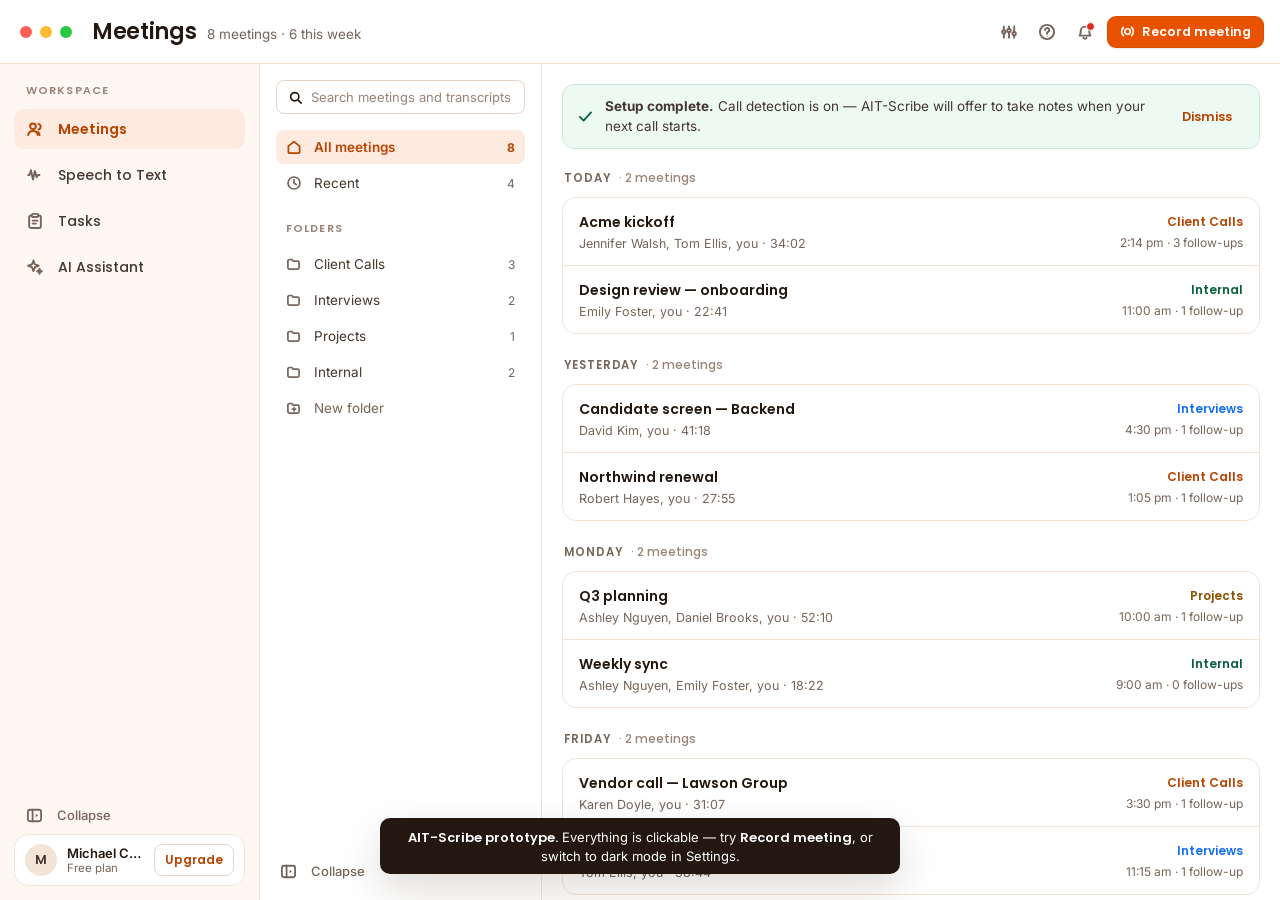
==== index.html @ 1ea5c72e "Responsive, collapse mechanism" ====
<!doctype html>
<html lang="en" data-theme="light">
<head>
<meta charset="utf-8">
<meta name="viewport" content="width=device-width,initial-scale=1">
<title>AIT-Scribe — Prototype</title>
<link rel="preconnect" href="https://fonts.googleapis.com">
<link rel="preconnect" href="https://fonts.gstatic.com" crossorigin>
<link href="https://fonts.googleapis.com/css2?family=Poppins:wght@400;500;600;700&family=Inter:wght@400;500;600;700&display=swap" rel="stylesheet">
<style>
/* ══════════════════════════════ tokens ══════════════════════════════ */
/* Brand ramp — one hue (≈22°), nine steps. Semantic tokens below map onto it so
   every orange in the app comes from the same ladder.
     o500 #FF5D00  the brand. Fills only (buttons, toggles, meters, bars).
     o700 #C24600  brand text/icons on light surfaces — 5.0:1 on white (AA).
     o100/o50      tinted surfaces for active rows, badges, icon wells.
   Rule of thumb: orange as a FILL uses o500, orange as INK uses o700.
   Danger sits on a cooler red and warn on a yellower amber so neither is
   mistaken for the brand now that the brand itself is orange. */
:root{
  --o50:#FFF6F1; --o100:#FFEADF; --o200:#FFD2BC; --o300:#FF9F6D;
  --o400:#FF7A33; --o500:#FF5D00; --o600:#E85200; --o700:#B84300; --o800:#8E3300;

  --rail:#FFF7F2; --surf:#FFFFFF; --sunk:#FDF4EE; --scrim:rgba(36,22,14,.38);
  --line:#F3E4DA; --line2:#E7D4C7;
  --ink:#231710; --ink2:#463730; --sec:#77645A; --ter:#9A8477;
  --brand:var(--o500); --brandOn:#FFFFFF; --brandHov:var(--o600); --brandInk:var(--o700);
  /* text-bearing fills sit one step darker than the accent so white labels stay legible */
  --brandFill:var(--o600); --brandFillHov:var(--o700);
  --tint:var(--o100); --tint2:var(--o50);
  --danger:#D92D20; --dangerOn:#FFFFFF; --dangerInk:#B42318; --dangerTint:#FEF3F1; --dangerLine:#FADBD5;
  --warn:#DD9000; --warnInk:#8A5300; --warnTint:#FFF8E8; --warnLine:#F6E2BC;
  --ok:#0A7548; --okInk:#07603B; --okTint:#ECFAF3; --okLine:#C8E9D7;
  --info:#1570EF; --infoTint:#EFF5FF;
  --shadow:0 24px 70px rgba(48,24,10,.20),0 2px 8px rgba(48,24,10,.09);
  --shadow2:0 16px 40px rgba(48,24,10,.15);
  --backdrop:#EBE2DA;
  --meterOff:#EBD8CB;
  --ring:rgba(255,93,0,.22);
}
[data-theme="dark"]{
  --o50:#2A1408; --o100:#3B1C0B; --o200:#59290F; --o300:#8C3D12;
  --o400:#D14E00; --o500:#FF6A1A; --o600:#FF8340; --o700:#FF9E6B; --o800:#FFC2A1;

  --rail:#17110C; --surf:#1E1712; --sunk:#292018; --scrim:rgba(0,0,0,.62);
  --line:#33271F; --line2:#443429;
  --ink:#FAF3ED; --ink2:#E7DAD1; --sec:#B8A497; --ter:#9C8778;
  --brand:var(--o500); --brandOn:#1A1005; --brandHov:var(--o600); --brandInk:var(--o700);
  /* dark mode pairs the accent with dark ink, so the accent itself can carry text */
  --brandFill:var(--o500); --brandFillHov:var(--o600);
  --tint:var(--o100); --tint2:var(--o50);
  --danger:#F0483A; --dangerOn:#26100C; --dangerInk:#FFA79B; --dangerTint:#3A1713; --dangerLine:#55231C;
  --warn:#E9A23B; --warnInk:#F7CD82; --warnTint:#33240D; --warnLine:#4B3616;
  --ok:#17A46A; --okInk:#6FDCA6; --okTint:#0F2A1D; --okLine:#1F4632;
  --info:#5B95F0; --infoTint:#15233A;
  --shadow:0 24px 70px rgba(0,0,0,.58),0 2px 8px rgba(0,0,0,.42);
  --shadow2:0 16px 40px rgba(0,0,0,.46);
  --backdrop:#0A0705;
  --meterOff:#4A382B;
  --ring:rgba(255,106,26,.30);
}
*{box-sizing:border-box;margin:0;padding:0}
html,body{height:100%}
body{font-family:Inter,'Liberation Sans',Arial,sans-serif;background:var(--backdrop);color:var(--ink);
  -webkit-font-smoothing:antialiased;display:flex;align-items:center;justify-content:center;
  overflow:hidden;transition:background .25s}
.h{font-family:Poppins,sans-serif}
svg{display:block;flex:0 0 auto}
button{font:inherit;color:inherit;background:none;border:0;cursor:pointer}
input{font:inherit;color:inherit;background:none;border:0;outline:0}
::-webkit-scrollbar{width:9px;height:9px}
::-webkit-scrollbar-thumb{background:var(--line2);border-radius:6px}
::-webkit-scrollbar-track{background:transparent}

/* ══════════════════════════════ window frame ══════════════════════════════ */
#frame{width:1440px;height:900px;background:var(--surf);border-radius:14px;overflow:hidden;
  box-shadow:0 40px 100px rgba(40,20,8,.26),0 0 0 1px rgba(40,20,8,.07);
  transform-origin:center center;transition:background .25s}
/* the mock window gives up its frame and fills the viewport once the browser
   gets too small to show it comfortably at 1440×900 */
#frame.fill{width:100%;height:100%;border-radius:0;box-shadow:none;transform:none!important}
#app{height:100%}
.shell{display:flex;flex-direction:column;height:100%;position:relative;overflow:hidden}
.app{display:flex;flex:1;min-height:0;position:relative}

/* ══════════════════════════════ window title bar ══════════════════════════════ */
.topbar{height:64px;flex:0 0 auto;display:flex;align-items:center;gap:16px;
  padding:0 16px 0 20px;background:var(--surf);border-bottom:1px solid var(--line);z-index:6}
.topbar .ttl{display:flex;align-items:baseline;gap:11px;min-width:0}
.topbar h1{font-family:Poppins,sans-serif;font-size:22px;font-weight:600;
  letter-spacing:-.015em;white-space:nowrap}
.topbar .state{font-size:13.5px;color:var(--sec);white-space:nowrap;overflow:hidden;text-overflow:ellipsis}
.topbar .r{margin-left:auto;display:flex;align-items:center;gap:6px;flex:0 0 auto}

/* ══════════════════════════════ rail (sidebar 1) ══════════════════════════════ */
.rail{width:260px;flex:0 0 260px;background:var(--rail);border-right:1px solid var(--line);
  display:flex;flex-direction:column;padding:14px 14px 14px;overflow:hidden;
  transition:width .18s,flex-basis .18s,background .25s}
.app.railmin .rail{width:72px;flex:0 0 72px;padding:14px 8px}
.app.railmin .rail .lbl,.app.railmin .rail .slab,.app.railmin .rail .acct .who,
.app.railmin .rail .upg,.app.railmin .subnav,.app.railmin .rail .colbtn b{display:none}
.app.railmin .nav a{justify-content:center;padding:0;width:44px;height:44px;margin:0 auto}
.app.railmin .rail .colbtn{justify-content:center;padding:0;width:44px;height:40px;margin:0 auto}
.app.railmin .acct{border:0;background:transparent;padding:0;justify-content:center;box-shadow:none}
.app.railmin .acct .top{justify-content:center}
.app.railmin .avat{width:34px;height:34px;font-size:13px}
/* collapse / expand control, shared by both sidebars */
.colbtn{display:flex;align-items:center;gap:14px;height:38px;padding:0 12px;border-radius:10px;
  color:var(--sec);cursor:pointer;flex:0 0 auto}
.colbtn b{font-size:13px;font-weight:500;font-family:Inter,sans-serif;white-space:nowrap}
.colbtn:hover{background:var(--sunk);color:var(--ink2)}
.lights{display:flex;align-items:center;gap:8px;flex:0 0 auto;padding-right:4px}
.lights i{width:12px;height:12px;border-radius:50%;display:flex;align-items:center;
  justify-content:center;cursor:pointer;color:rgba(0,0,0,.5)}
.lights i svg{opacity:0;width:9px;height:9px}
.lights:hover i svg{opacity:1}
.lights .r{background:#FF5F57}.lights .y{background:#FEBC2E}.lights .g{background:#28C840}
[data-theme="dark"] .lights .r{background:#E0443E}[data-theme="dark"] .lights .y{background:#DEA123}
[data-theme="dark"] .lights .g{background:#1AAB29}
.tbtn:hover{background:var(--sunk)}
.slab{font-family:Poppins,sans-serif;font-size:11px;font-weight:600;letter-spacing:.1em;
  text-transform:uppercase;color:var(--ter);padding:4px 12px 10px;white-space:nowrap}
.nav{display:flex;flex-direction:column;gap:6px}
.nav a{display:flex;align-items:center;gap:14px;height:40px;padding:0 12px;border-radius:10px;
  font-family:Poppins,sans-serif;font-size:14px;font-weight:500;color:var(--ink2);
  text-decoration:none;cursor:pointer;white-space:nowrap}
.nav a:hover{background:var(--sunk)}
.nav a.on{background:var(--tint);color:var(--brandInk);font-weight:600}
.nav a .ic{color:var(--sec)}
.nav a.on .ic{color:var(--brandInk)}
.subnav{display:flex;flex-direction:column;gap:2px;margin:2px 0 2px 26px;
  border-left:1.5px solid var(--line2);padding-left:12px}
.subnav a{display:flex;align-items:center;gap:9px;height:30px;padding:0 8px;border-radius:7px;
  font-size:12.5px;color:var(--sec);cursor:pointer}
.subnav a:hover{background:var(--sunk)}
.subnav a.on{background:var(--tint2);color:var(--brandInk);font-weight:600}
.spacer{flex:1}
.acct{display:flex;align-items:center;padding:9px 10px;border-radius:14px;
  border:1px solid var(--line);background:var(--surf);overflow:hidden;flex:0 0 auto}
.acct .top{display:flex;align-items:center;gap:10px;min-width:0;width:100%}
.acct .who{min-width:0;flex:1}
.avat{width:28px;height:28px;border-radius:50%;background:var(--tint);color:var(--brandInk);
  display:flex;align-items:center;justify-content:center;font-family:Poppins,sans-serif;
  font-size:12px;font-weight:600;flex:0 0 auto}
.acct .avat{width:32px;height:32px;background:var(--line);color:var(--ink2);font-size:13px}
.acct .nm{font-size:13px;font-weight:600;line-height:1.25;display:block;white-space:nowrap;
  overflow:hidden;text-overflow:ellipsis}
.acct .pl{font-size:11.5px;color:var(--sec);display:block}
.upg{display:flex;align-items:center;gap:6px;white-space:nowrap;flex:0 0 auto;
  font-family:Poppins,sans-serif;font-size:12px;font-weight:600;color:var(--brandInk);
  border:1px solid var(--line2);border-radius:8px;padding:6px 10px;background:var(--surf)}
.upg:hover{border-color:var(--brand);background:var(--tint2)}

/* ══════════════════════════════ list column (sidebar 2) ══════════════════════════════ */
.listcol{width:282px;flex:0 0 282px;background:var(--surf);border-right:1px solid var(--line);
  display:flex;flex-direction:column;overflow:hidden;transition:width .18s,flex-basis .18s}
/* collapsed: a narrow strip of icons rather than nothing at all */
.app.listmin .listcol{width:56px;flex:0 0 56px}
.app.listmin .listcol .lbl,.app.listmin .listcol .n,.app.listmin .listcol .pill,
.app.listmin .listcol .slabel,.app.listmin .listcol .note,.app.listmin .listcol input,
.app.listmin .listcol .convrow,.app.listmin .listcol .emptylist,
.app.listmin .listcol .lhead b,.app.listmin .listcol .colbtn b{display:none}
.app.listmin .srch{width:36px;height:36px;padding:0;margin:12px auto 0;justify-content:center;
  border-radius:10px;cursor:pointer}
.app.listmin .srch:hover{border-color:var(--brand);color:var(--brandInk)}
.app.listmin .lbody{padding:10px 10px 8px;align-items:center}
.app.listmin .views{width:100%;align-items:center}
.app.listmin .views a{width:36px;height:36px;min-height:36px;padding:0;justify-content:center;border-radius:10px}
.app.listmin .lhead{padding:0;justify-content:center}
.app.listmin .lhead .act{margin-left:0}
.app.listmin .listcol .colbtn{justify-content:center;padding:0;width:36px;margin:0 auto}
.lfoot{padding:6px 8px 10px;flex:0 0 auto}
.lhead{height:64px;display:flex;align-items:center;padding:0 16px;border-bottom:1px solid var(--line);flex:0 0 auto}
.lhead b{font-family:Poppins,sans-serif;font-size:15px;font-weight:600}
.lhead .act{margin-left:auto;display:flex;align-items:center;gap:5px;font-family:Poppins,sans-serif;
  font-size:12.5px;font-weight:600;color:var(--brandInk)}
.srch{display:flex;align-items:center;gap:8px;background:var(--surf);border:1px solid var(--line2);
  border-radius:8px;padding:8px 11px;margin:16px 16px 0;flex:0 0 auto}
.srch:focus-within{border-color:var(--brand);box-shadow:0 0 0 3px var(--ring)}
.srch input{font-size:13px;width:100%}
.srch input::placeholder{color:var(--ter)}
.lbody{padding:16px;display:flex;flex-direction:column;gap:2px;overflow-y:auto;flex:1}
.views{display:flex;flex-direction:column;gap:2px}
.views a{display:flex;align-items:center;gap:12px;min-height:34px;padding:6px 10px;border-radius:8px;
  font-size:13.5px;color:var(--ink2);cursor:pointer}
.views a:hover{background:var(--sunk)}
.views a.on{background:var(--tint);color:var(--brandInk);font-weight:600}
.views a .ic{color:var(--sec)}
.views a.on .ic{color:var(--brandInk)}
.views a .n{margin-left:auto;font-size:12px;color:var(--sec)}
.views a.on .n{color:var(--brandInk);font-weight:700}
.views a .pill{margin-left:auto;font-size:11px;font-weight:700;color:var(--dangerOn);background:var(--danger);
  border-radius:10px;padding:1px 7px}
.slabel{font-family:Poppins,sans-serif;font-size:11px;font-weight:600;letter-spacing:.1em;
  text-transform:uppercase;color:var(--ter);padding:18px 10px 8px}
.note{margin-top:14px;padding:11px 12px;border:1px dashed var(--line2);border-radius:10px;
  font-size:12px;color:var(--sec);line-height:1.45}
.emptylist{padding:28px 20px;text-align:center;font-size:12.5px;color:var(--sec);line-height:1.5}
.emptylist b{display:block;color:var(--ink2);font-size:13.5px;font-family:Poppins,sans-serif;
  font-weight:600;margin-bottom:6px}
.convrow{display:block;padding:11px 12px;border-radius:9px;cursor:pointer}
.convrow:hover{background:var(--sunk)}
.convrow.on{background:var(--tint)}
.convrow .t{font-size:13px;font-weight:600;color:var(--ink);line-height:1.35;display:block}
.convrow.on .t{color:var(--brandInk)}
.convrow .d{font-size:11.5px;color:var(--sec);margin-top:4px;display:block}

/* ══════════════════════════════ main ══════════════════════════════ */
.main{flex:1;display:flex;flex-direction:column;min-width:0;background:var(--surf)}
.tbtn{width:32px;height:32px;border-radius:8px;display:flex;align-items:center;justify-content:center;
  color:var(--sec);position:relative;flex:0 0 auto;cursor:pointer}
.tbtn.hasbadge:after{content:'';position:absolute;top:6px;right:6px;width:7px;height:7px;
  border-radius:50%;background:var(--danger);border:1.5px solid var(--surf)}
.crumb{display:flex;align-items:center;gap:8px;font-size:13.5px;color:var(--sec);min-width:0}
.crumb b{overflow:hidden;text-overflow:ellipsis;white-space:nowrap}
.crumb .bk{cursor:pointer;display:flex;align-items:center;gap:6px}
.crumb .bk:hover{color:var(--brandInk)}
.crumb b{color:var(--ink);font-weight:600;font-family:Poppins,sans-serif;font-size:15px}
.body{flex:1;padding:24px;overflow-y:auto;display:flex;flex-direction:column}

/* ══════════════════════════════ buttons ══════════════════════════════ */
.btn{flex:0 0 auto;display:inline-flex;align-items:center;gap:7px;font-family:Poppins,sans-serif;
  font-size:13px;font-weight:600;border-radius:9px;padding:8px 15px;border:1px solid transparent;
  white-space:nowrap;cursor:pointer}
.btn.p{background:var(--brandFill);color:var(--brandOn);border-color:rgba(0,0,0,.07);
  box-shadow:0 1px 2px rgba(48,24,10,.10)}
.btn.p:hover{background:var(--brandFillHov);border-color:rgba(0,0,0,.10)}
.btn.s{background:var(--surf);color:var(--ink2);border-color:var(--line2)}
.btn.s:hover{background:var(--sunk)}
.btn.t{background:transparent;color:var(--brandInk);padding:7px 9px}
.btn.t:hover{background:var(--tint2)}
.btn.d{background:var(--danger);color:var(--dangerOn);border-color:rgba(0,0,0,.07)}
.btn.d:hover{filter:brightness(1.06)}
.btn.sm{font-size:12.5px;padding:6px 12px}
.btn.dis{background:var(--sunk);color:var(--ter);border-color:var(--line);cursor:not-allowed}
.btn .dot{width:8px;height:8px;border-radius:50%;background:var(--brand)}
.link{font-family:Poppins,sans-serif;font-size:12.5px;font-weight:600;color:var(--brandInk);cursor:pointer}
.link:hover{text-decoration:underline}

/* ══════════════════════════════ generic ══════════════════════════════ */
.card{background:var(--surf);border:1px solid var(--line);border-radius:14px}
.empty{flex:1;display:flex;flex-direction:column;align-items:center;justify-content:center;text-align:center}
.empty .ico{width:60px;height:60px;border-radius:50%;background:var(--tint2);display:flex;
  align-items:center;justify-content:center;color:var(--brand);margin-bottom:18px}
.empty h2{font-family:Poppins,sans-serif;font-size:20px;font-weight:600;margin-bottom:8px}
.empty p{font-size:14px;color:var(--sec);line-height:1.6;max-width:470px}
.notice{display:flex;align-items:center;gap:11px;border-radius:12px;padding:12px 14px;
  font-size:13.5px;line-height:1.45}
.notice .act{margin-left:auto}
.notice.warn{background:var(--warnTint);border:1px solid var(--warnLine);color:var(--ink2)}
.notice.warn .ic{color:var(--warnInk)}
.notice.ok{background:var(--okTint);border:1px solid var(--okLine);color:var(--ink2)}
.notice.ok .ic{color:var(--okInk)}
.notice.dg{background:var(--dangerTint);border:1px solid var(--dangerLine);color:var(--ink2)}
.notice.dg .ic{color:var(--dangerInk)}
.kbd{flex:0 0 auto;font-size:12px;font-weight:700;background:var(--surf);border:1px solid var(--line2);
  border-bottom-width:2px;border-radius:6px;padding:2px 7px;color:var(--ink);display:inline-block}
.ghd{display:flex;align-items:center;gap:8px;font-family:Poppins,sans-serif;font-size:11.5px;
  font-weight:600;letter-spacing:.08em;text-transform:uppercase;color:var(--sec);margin:0 2px 10px}
.ghd.dg{color:var(--dangerInk)}
.ghd .n{color:var(--ter);font-weight:500;letter-spacing:0;text-transform:none;font-size:12px}
.meter{display:flex;align-items:center;gap:3px;height:38px;overflow:hidden}
.meter i{width:3px;border-radius:2px;background:var(--brand);transition:height .12s}
.meter.idle i{background:var(--meterOff)}
.meter.live i{background:var(--danger)}
.tog{width:44px;height:25px;border-radius:14px;background:var(--line2);position:relative;
  flex:0 0 auto;cursor:pointer;transition:background .16s}
.tog.on{background:var(--brand)}
.tog i{position:absolute;top:3px;left:3px;width:19px;height:19px;border-radius:50%;
  background:#fff;box-shadow:0 1px 2px rgba(0,0,0,.22);transition:left .16s}
.tog.on i{left:22px}
.tog.dis{opacity:.5;cursor:not-allowed}
.inp{border:1px solid var(--line2);border-radius:9px;padding:9px 12px;font-size:13px;
  background:var(--surf);display:flex;align-items:center;gap:8px}
.inp:focus-within{border-color:var(--brand);box-shadow:0 0 0 3px var(--ring)}
.inp input{width:100%}
.inp input::placeholder,.inp .ph{color:var(--ter)}
.sel{border:1px solid var(--line2);border-radius:9px;padding:7px 11px;font-size:13px;
  background:var(--surf);display:inline-flex;align-items:center;gap:10px;cursor:pointer;white-space:nowrap}
.sel:hover{border-color:var(--brand)}
.cbx{width:18px;height:18px;border-radius:5px;border:1.8px solid var(--line2);flex:0 0 auto;
  display:flex;align-items:center;justify-content:center;background:var(--surf);cursor:pointer;color:transparent}
.cbx.on{background:var(--brand);border-color:var(--brand);color:var(--brandOn)}
.rdo{width:18px;height:18px;border-radius:50%;border:1.8px solid var(--line2);flex:0 0 auto;cursor:pointer}
.rdo.on{border:5px solid var(--brand)}
.pri{display:inline-flex;align-items:center;gap:5px;font-size:11.5px;font-weight:600;
  border-radius:6px;padding:2px 8px;font-family:Poppins,sans-serif;background:var(--sunk);color:var(--sec)}
.pri.hi{background:var(--dangerTint);color:var(--dangerInk)}
.pri.md{background:var(--warnTint);color:var(--warnInk)}
.pri.ok{background:var(--okTint);color:var(--okInk)}
.fchip{display:inline-flex;align-items:center;gap:7px;font-size:13px;color:var(--ink2);
  border:1px solid var(--line2);border-radius:9px;padding:7px 13px;background:var(--surf);
  cursor:pointer;white-space:nowrap}
.fchip:hover{background:var(--sunk)}
.fchip.on{background:var(--tint);color:var(--brandInk);font-weight:600;border-color:transparent}
.fchip .b{font-size:11px;font-weight:700;color:var(--dangerOn);background:var(--danger);
  border-radius:9px;padding:0 6px}
.fchip.on .b{background:var(--brand);color:var(--brandOn)}
/* ══════════════════════════════ meetings ══════════════════════════════ */
.mrow{display:flex;align-items:center;gap:14px;padding:14px 16px;cursor:pointer}
.mrow+.mrow{border-top:1px solid var(--line)}
.mrow:hover{background:var(--sunk)}
.mrow .t{font-family:Poppins,sans-serif;font-size:14px;font-weight:600;display:block}
.mrow .s{font-size:12.5px;color:var(--sec);display:block;margin-top:3px}
.mrow .rt{text-align:right;white-space:nowrap;flex:0 0 auto;min-width:118px}
.mrow .rt .tg{font-size:12px;font-weight:600;font-family:Poppins,sans-serif;display:block}
.mrow .rt .mt{font-size:12px;color:var(--sec);display:block;margin-top:4px}
.mrow>span:first-child{flex:1;min-width:0}
.mrow .macts{display:flex;gap:4px;flex:0 0 auto;opacity:0;pointer-events:none}
.mrow:hover .macts{opacity:1;pointer-events:auto}
.mrow .macts span{width:30px;height:30px;border-radius:8px;display:flex;align-items:center;
  justify-content:center;color:var(--sec);background:var(--surf);border:1px solid var(--line2)}
.mrow .macts span:hover{border-color:var(--brand);color:var(--brandInk)}
.mrow .macts span.dg:hover{border-color:var(--danger);color:var(--dangerInk)}
.mrow .live{display:inline-flex;align-items:center;gap:6px;font-size:11.5px;font-weight:700;
  color:var(--dangerOn);background:var(--danger);border-radius:20px;padding:2px 9px;font-family:Poppins,sans-serif}
.setuphd{display:flex;align-items:center;gap:10px;padding:13px 16px;border-bottom:1px solid var(--line)}
.setuphd b{font-family:Poppins,sans-serif;font-size:14px}
.setuphd .step{font-size:12px;font-weight:600;color:var(--brandInk);background:var(--tint);
  padding:2px 9px;border-radius:20px}
.setuphd .x{margin-left:auto;color:var(--sec);cursor:pointer}
.setuprow{display:flex;align-items:center;gap:13px;padding:14px 16px}
.setuprow+.setuprow{border-top:1px solid var(--line)}
.setuprow .si{width:34px;height:34px;border-radius:10px;background:var(--tint);color:var(--brandInk);
  display:flex;align-items:center;justify-content:center;flex:0 0 auto}
.setuprow .t{font-family:Poppins,sans-serif;font-size:14px;font-weight:600;display:block}
.setuprow .s{font-size:12.5px;color:var(--sec);display:block;margin-top:3px;line-height:1.45;max-width:620px}
.setuprow .a{margin-left:auto;flex:0 0 auto}

/* ══════════════════════════════ meeting detail ══════════════════════════════ */
.titleblk{margin-bottom:16px}
.titleblk h1{font-family:Poppins,sans-serif;font-size:26px;font-weight:600;letter-spacing:-.015em}
.titleblk h1 .edit{opacity:0;color:var(--sec);display:inline-flex;vertical-align:2px;margin-left:8px;
  pointer-events:none}
.titleblk:hover h1 .edit{opacity:1}
.metarow{display:flex;align-items:center;gap:10px;margin-top:9px;font-size:13px;color:var(--sec);flex-wrap:wrap}
.metarow .fchipx{display:inline-flex;align-items:center;gap:6px;border:1px solid var(--line2);
  border-radius:8px;padding:4px 10px;font-size:12.5px;color:var(--ink2);font-weight:600;
  font-family:Poppins,sans-serif;cursor:pointer}
.metarow .fchipx:hover{border-color:var(--brand)}
.metarow .sp{width:3px;height:3px;border-radius:50%;background:var(--ter)}
.faces{display:flex;align-items:center}
.faces i{width:24px;height:24px;border-radius:50%;border:2px solid var(--surf);margin-left:-7px;
  font-style:normal;font-size:10.5px;font-weight:700;color:#FFFFFF;display:flex;align-items:center;
  justify-content:center;font-family:Poppins,sans-serif}
.faces i:first-child{margin-left:0}
.addp{display:inline-flex;align-items:center;gap:6px;border:1px dashed var(--line2);border-radius:20px;
  padding:4px 11px 4px 9px;font-size:12.5px;color:var(--sec);cursor:pointer;
  font-family:Poppins,sans-serif;font-weight:600}
.addp:hover{border-color:var(--brand);color:var(--brandInk);border-style:solid}
.recbar{display:flex;align-items:center;gap:12px;background:var(--dangerTint);
  border:1px solid var(--dangerLine);border-radius:12px;padding:12px 16px}
.recbar.pause{background:var(--warnTint);border-color:var(--warnLine)}
.recbar .rdot{width:10px;height:10px;border-radius:50%;background:var(--danger);flex:0 0 auto;
  box-shadow:0 0 0 4px var(--dangerLine);animation:pulse 1.6s infinite}
.recbar.pause .rdot{background:var(--warnInk);animation:none;box-shadow:0 0 0 4px var(--warnLine)}
@keyframes pulse{0%,100%{opacity:1}50%{opacity:.35}}
.recbar b{font-family:Poppins,sans-serif;font-size:14px;font-weight:600}
.recbar .t{font-family:Poppins,sans-serif;font-size:15px;font-weight:700;color:var(--dangerInk);
  font-variant-numeric:tabular-nums}
.recbar.pause .t{color:var(--warnInk)}
.recbar .s{font-size:12.5px;color:var(--sec);min-width:0;overflow:hidden;white-space:nowrap;text-overflow:ellipsis}
.recbar .a{margin-left:auto;display:flex;gap:8px;flex:0 0 auto}
.tabs{display:flex;gap:26px;border-bottom:1px solid var(--line);margin:20px 0 18px;flex:0 0 auto}
.tabs a{display:flex;align-items:center;gap:8px;padding-bottom:11px;font-family:Poppins,sans-serif;
  font-size:14px;font-weight:600;color:var(--sec);border-bottom:2px solid transparent;
  margin-bottom:-1px;cursor:pointer}
.tabs a:hover{color:var(--ink)}
.tabs a.on{color:var(--brandInk);border-bottom-color:var(--brand)}
.tabs a.off{color:var(--ter);cursor:not-allowed}
.tabs a.off:hover{color:var(--ter)}
.tabs a .cnt{font-size:11.5px;font-weight:700;background:var(--tint);color:var(--brandInk);
  border-radius:9px;padding:1px 7px}
.tabs a.off .cnt{background:var(--sunk);color:var(--ter)}
.sec{margin-bottom:18px}
.sec h3{font-family:Poppins,sans-serif;font-size:14px;font-weight:600;margin-bottom:9px;
  display:flex;align-items:center;gap:8px}
.sec h3 .ic{color:var(--brandInk)}
.sec p{font-size:13.5px;line-height:1.65;color:var(--ink2)}
.bul{list-style:none;display:flex;flex-direction:column;gap:9px}
.bul li{display:flex;gap:10px;font-size:13.5px;line-height:1.55;color:var(--ink2)}
.bul li .dot{width:5px;height:5px;border-radius:50%;background:var(--brand);flex:0 0 auto;margin-top:8px}
.jump{font-size:12px;color:var(--brandInk);white-space:nowrap;margin-left:auto;flex:0 0 auto;
  font-family:Poppins,sans-serif;font-weight:600;cursor:pointer}
.jump:hover{text-decoration:underline}
.notebox{border:1px solid var(--line);border-radius:12px;padding:16px 18px;min-height:150px}
.notebox:focus-within{border-color:var(--brand)}
.notebox .ln{font-size:13.5px;line-height:1.8;color:var(--ink2);outline:0;min-height:80px}
.notebox .hint{font-size:12.5px;color:var(--ter)}
.trs{display:flex;gap:14px;padding:12px 14px;border-radius:10px}
.trs.hl{background:var(--tint2);border:1px solid var(--tint)}
.trs .tm{font-size:12px;color:var(--sec);font-variant-numeric:tabular-nums;width:44px;
  flex:0 0 auto;padding-top:2px;cursor:pointer}
.trs .tm:hover{color:var(--brandInk)}
.trs .spk{font-family:Poppins,sans-serif;font-size:13px;font-weight:600;display:block;margin-bottom:3px}
.trs .tx{font-size:13.5px;line-height:1.6;color:var(--ink2)}
.trs .tx mark{background:var(--tint);color:var(--brandInk);border-radius:3px}
.trs .badge{display:inline-flex;align-items:center;gap:5px;font-size:11.5px;font-weight:600;
  color:var(--brandInk);background:var(--tint);border-radius:14px;padding:2px 9px;margin-top:7px;
  font-family:Poppins,sans-serif}
.player{display:flex;align-items:center;gap:14px;border:1px solid var(--line);border-radius:12px;
  padding:12px 16px;margin-top:16px;flex:0 0 auto}
.player .pb{width:36px;height:36px;border-radius:50%;background:var(--brandFill);color:var(--brandOn);
  display:flex;align-items:center;justify-content:center;flex:0 0 auto;cursor:pointer}
.player .tm{font-size:12.5px;color:var(--sec);font-variant-numeric:tabular-nums;flex:0 0 auto}
.scrub{flex:1;height:26px;display:flex;align-items:center;gap:2px;cursor:pointer}
.scrub i{width:3px;border-radius:2px;background:var(--meterOff)}
.scrub i.p{background:var(--brand)}

/* ══════════════════════════════ speech ══════════════════════════════ */
.holdbtn{display:flex;align-items:center;gap:10px;background:var(--brandFill);color:var(--brandOn);
  border-radius:12px;padding:12px 18px;font-family:Poppins,sans-serif;font-size:14px;
  font-weight:600;flex:0 0 auto;cursor:pointer;user-select:none}
.holdbtn:hover{filter:brightness(1.08)}
.holdbtn.live{background:var(--danger);color:var(--dangerOn);filter:none}
.holdbtn .kb{font-size:12px;font-weight:700;background:rgba(0,0,0,.24);border-radius:6px;
  padding:2px 7px;color:var(--brandOn)}
.statusline{display:flex;align-items:center;gap:9px;font-size:13px;color:var(--ink2);flex-wrap:wrap}
.statusline .d{width:8px;height:8px;border-radius:50%;flex:0 0 auto}
.sub{font-size:12.5px;color:var(--sec);margin-top:5px}
.trow{display:flex;align-items:flex-start;gap:12px;padding:13px 14px}
.trow+.trow{border-top:1px solid var(--line)}
.trow:hover{background:var(--sunk)}
.trow .tx{font-size:13.5px;color:var(--ink);line-height:1.45;display:block;outline:0}
.trow .tm{font-size:12px;color:var(--sec);margin-top:4px;display:block}
.acts{margin-left:auto;display:flex;gap:4px;flex:0 0 auto;opacity:0;pointer-events:none}
.trow:hover .acts{opacity:1;pointer-events:auto}
.acts span{width:30px;height:30px;border-radius:8px;display:flex;align-items:center;
  justify-content:center;color:var(--sec);background:var(--surf);border:1px solid var(--line2);cursor:pointer}
.acts span:hover{border-color:var(--brand);color:var(--brandInk)}
.acts span.dg:hover{border-color:var(--danger);color:var(--dangerInk)}
.metrics{display:flex;align-items:center;gap:22px;font-size:13px;color:var(--sec);
  margin-top:16px;padding:0 2px;flex-wrap:wrap}
.metrics b{color:var(--ink);font-family:Poppins,sans-serif;font-weight:600}
.metrics .sp{width:1px;height:14px;background:var(--line2)}

/* ══════════════════════════════ tasks ══════════════════════════════ */
.toolrow{display:flex;align-items:center;gap:8px;margin-bottom:14px;flex-wrap:wrap;flex:0 0 auto}
.toolrow .r{margin-left:auto;display:flex;align-items:center;gap:10px}
.chk{display:flex;align-items:center;gap:8px;font-size:13px;color:var(--ink2);cursor:pointer}
.addrow{display:flex;align-items:center;gap:11px;border:1px solid var(--line2);background:var(--surf);
  border-radius:11px;padding:12px 14px;margin-bottom:18px;color:var(--sec);flex:0 0 auto}
.addrow:focus-within{border-color:var(--brand);box-shadow:0 0 0 3px var(--ring)}
.addrow input{font-size:13.5px;width:100%}
.addrow input::placeholder{color:var(--ter)}
.trk{display:flex;align-items:flex-start;gap:12px;padding:13px 16px;cursor:pointer}
.trk+.trk{border-top:1px solid var(--line)}
.trk:hover{background:var(--sunk)}
.trk.sel{background:var(--tint2)}
.trk .t{font-size:13.5px;color:var(--ink);line-height:1.4;display:block}
.trk.done .t{text-decoration:line-through;color:var(--sec)}
.trk .m{font-size:12px;color:var(--sec);margin-top:5px;display:flex;align-items:center;gap:7px;flex-wrap:wrap}
.trk .due{margin-left:auto;font-size:12.5px;color:var(--sec);flex:0 0 auto;white-space:nowrap}
.trk .due.dg{color:var(--dangerInk);font-weight:700}
.trk .kb2{opacity:0;width:28px;height:28px;border-radius:7px;display:flex;align-items:center;
  justify-content:center;color:var(--sec);flex:0 0 auto;pointer-events:none}
.trk:hover .kb2{opacity:1;pointer-events:auto}
.trk .kb2:hover{background:var(--line)}

/* ══════════════════════════════ assistant ══════════════════════════════ */
.chips{display:flex;gap:10px;flex-wrap:wrap;justify-content:center;margin-top:20px;max-width:620px}
.chip{display:flex;align-items:center;gap:8px;border:1px solid var(--line2);background:var(--surf);
  border-radius:22px;padding:9px 16px;font-size:13.5px;color:var(--ink2);cursor:pointer}
.chip:hover{border-color:var(--brand);color:var(--brandInk)}
.chip.off{background:var(--sunk);border-style:dashed;color:var(--ter);cursor:not-allowed}
.chip.off:hover{border-color:var(--line2);color:var(--ter)}
.scope{font-size:12.5px;color:var(--sec);margin-top:16px}
.comp{margin-top:auto;padding-top:14px;flex:0 0 auto}
.compbox{display:flex;align-items:center;gap:11px;border:1px solid var(--line2);background:var(--surf);
  border-radius:13px;padding:12px 14px}
.compbox:focus-within{border-color:var(--brand);box-shadow:0 0 0 3px var(--ring)}
.compbox.off{background:var(--sunk);border-color:var(--line)}
.compbox input{flex:1;font-size:13.5px}
.compbox input::placeholder{color:var(--ter)}
.compbox .ic{color:var(--sec)}
.compbox.off .ic{color:var(--ter);opacity:.6}
.sendb{width:34px;height:34px;border-radius:10px;background:var(--brandFill);display:flex;
  align-items:center;justify-content:center;flex:0 0 auto;cursor:pointer;
  box-shadow:0 1px 2px rgba(48,24,10,.14)}
.compbox .sendb .ic,.sendb .ic{color:var(--brandOn);opacity:1}
.sendb:hover{background:var(--brandFillHov)}
.sendb.off{background:var(--sunk);box-shadow:none;cursor:not-allowed}
.compbox .sendb.off .ic{color:var(--ter)}
.msg{display:flex;gap:12px;margin-bottom:20px}
.msg .who{width:30px;height:30px;border-radius:9px;flex:0 0 auto;display:flex;align-items:center;
  justify-content:center;font-family:Poppins,sans-serif;font-size:12px;font-weight:600}
.msg.u .who{background:var(--tint);color:var(--brandInk)}
.msg.a .who{background:var(--ink);color:var(--surf)}
.msg .tx{font-size:13.5px;line-height:1.65;color:var(--ink2)}
.msg .tx b{color:var(--ink)}
.src{display:inline-flex;align-items:center;gap:6px;margin-top:10px;font-size:12.5px;
  color:var(--brandInk);background:var(--tint2);border:1px solid var(--tint);border-radius:16px;
  padding:4px 11px;cursor:pointer}
.src:hover{background:var(--tint)}
.typing i{display:inline-block;width:6px;height:6px;border-radius:50%;background:var(--sec);
  margin-right:4px;animation:bl 1.1s infinite}
.typing i:nth-child(2){animation-delay:.18s}.typing i:nth-child(3){animation-delay:.36s}
@keyframes bl{0%,80%,100%{opacity:.25}40%{opacity:1}}

/* ══════════════════════════════ modal / menu / toast ══════════════════════════════ */
.scrim{position:absolute;inset:0;background:var(--scrim);z-index:20}
.modal{position:absolute;z-index:21;left:50%;top:50%;transform:translate(-50%,-50%);
  background:var(--surf);border-radius:18px;box-shadow:var(--shadow);
  max-width:calc(100% - 28px);max-height:calc(100% - 28px);overflow:hidden;display:flex}
.mnav{width:236px;flex:0 0 auto;background:var(--rail);border-right:1px solid var(--line);
  padding:18px 12px;display:flex;flex-direction:column;gap:2px;overflow-y:auto}
.mnav h3{font-family:Poppins,sans-serif;font-size:16px;font-weight:600;padding:2px 10px 14px}
.mnav .gl{font-family:Poppins,sans-serif;font-size:10.5px;font-weight:600;letter-spacing:.1em;
  text-transform:uppercase;color:var(--ter);padding:14px 10px 6px}
.mnav a{display:flex;align-items:center;gap:11px;padding:8px 10px;border-radius:8px;
  color:var(--ink2);font-size:13px;cursor:pointer}
.mnav a:hover{background:var(--sunk)}
.mnav a.on{background:var(--tint);color:var(--brandInk);font-weight:600}
.mnav a .ic{color:var(--sec)}
.mnav a.on .ic{color:var(--brandInk)}
.mbody{flex:1;display:flex;flex-direction:column;min-width:0}
.mtop{display:flex;align-items:flex-start;gap:12px;padding:20px 22px 16px;border-bottom:1px solid var(--line)}
.mtop h2{font-family:Poppins,sans-serif;font-size:17px;font-weight:600}
.mtop p{font-size:12.5px;color:var(--sec);margin-top:3px}
.mtop .x{margin-left:auto;width:30px;height:30px;border-radius:8px;border:1px solid var(--line2);
  display:flex;align-items:center;justify-content:center;color:var(--sec);flex:0 0 auto;cursor:pointer}
.mtop .x:hover{background:var(--sunk)}
.mcont{flex:1;padding:18px 22px;display:flex;flex-direction:column;gap:14px;overflow-y:auto}
.sgroup{border:1px solid var(--line);border-radius:14px;overflow:hidden;flex:0 0 auto}
.sghd{display:flex;align-items:center;gap:11px;padding:13px 16px;background:var(--sunk);
  border-bottom:1px solid var(--line)}
.sghd .si{width:30px;height:30px;border-radius:9px;display:flex;align-items:center;
  justify-content:center;flex:0 0 auto;background:var(--tint);color:var(--brandInk)}
.sghd b{font-family:Poppins,sans-serif;font-size:13.5px;font-weight:600;display:block}
.sghd span{font-size:12px;color:var(--sec);display:block;margin-top:1px}
.srow{display:flex;align-items:center;gap:14px;padding:13px 16px}
.srow+.srow{border-top:1px solid var(--line)}
.srow .t{font-size:13.5px;font-weight:600;display:block;font-family:Poppins,sans-serif}
.srow .s{font-size:12px;color:var(--sec);display:block;margin-top:3px;line-height:1.45;max-width:600px}
.srow .a{margin-left:auto;flex:0 0 auto;display:flex;align-items:center;gap:9px}
.menu{position:absolute;z-index:22;background:var(--surf);border:1px solid var(--line2);
  border-radius:12px;box-shadow:var(--shadow2);padding:6px;min-width:214px;
  max-width:calc(100% - 24px);max-height:calc(100% - 96px);overflow-y:auto}
.menu a{display:flex;align-items:center;gap:11px;padding:8px 10px;border-radius:8px;font-size:13px;
  color:var(--ink2);cursor:pointer}
.menu a:hover{background:var(--sunk)}
.menu a .ic{color:var(--sec)}
.menu a.dg{color:var(--dangerInk)}
.menu a.dg .ic{color:var(--dangerInk)}
.menu a .k{margin-left:auto;font-size:11.5px;color:var(--sec)}
.menu hr{border:0;border-top:1px solid var(--line);margin:5px 8px}
.menu .mh{font-size:11px;font-family:Poppins,sans-serif;font-weight:600;letter-spacing:.08em;
  text-transform:uppercase;color:var(--ter);padding:8px 10px 4px}
.menu .fn{font-size:11.5px;color:var(--sec);padding:2px 10px 8px;line-height:1.45}
.panel{width:400px;flex:0 0 400px;border-left:1px solid var(--line);background:var(--surf);
  display:flex;flex-direction:column}
.panel .ph{display:flex;align-items:center;gap:10px;height:64px;padding:0 20px;
  border-bottom:1px solid var(--line);flex:0 0 auto}
.panel .ph b{font-family:Poppins,sans-serif;font-size:14px;font-weight:600}
.panel .pb2{padding:20px;display:flex;flex-direction:column;gap:18px;overflow-y:auto}
.frow{display:flex;align-items:center;gap:12px;font-size:13px}
.frow .lb{width:88px;flex:0 0 auto;color:var(--sec)}
.quote{border-left:3px solid var(--tint);padding:2px 0 2px 14px;font-size:13px;line-height:1.6;
  color:var(--ink2);font-style:italic}
#toasts{position:absolute;left:50%;bottom:26px;transform:translateX(-50%);z-index:40;
  display:flex;flex-direction:column;gap:8px;align-items:center;pointer-events:none}
.toast{background:var(--ink);color:var(--surf);font-size:13px;padding:10px 16px;border-radius:10px;
  box-shadow:var(--shadow2);animation:tin .22s;max-width:520px;text-align:center}
.toast b{font-family:Poppins,sans-serif;font-weight:600}
@keyframes tin{from{opacity:0;transform:translateY(8px)}}

/* ══════════════════════════════ vocab / insights ══════════════════════════════ */
.vtable{width:100%;border-collapse:collapse}
.vtable th{text-align:left;font-family:Poppins,sans-serif;font-size:11.5px;font-weight:600;
  letter-spacing:.07em;text-transform:uppercase;color:var(--sec);padding:11px 16px;
  border-bottom:1px solid var(--line)}
.vtable td{padding:13px 16px;border-bottom:1px solid var(--line);font-size:13.5px;color:var(--ink2)}
.vtable tr:last-child td{border-bottom:0}
.vtable tr:hover td{background:var(--sunk)}
.vtable td.tm{font-family:Poppins,sans-serif;font-weight:600;color:var(--ink)}
.pillx{display:inline-flex;align-items:center;gap:5px;font-size:11.5px;font-weight:600;
  border-radius:6px;padding:2px 8px;font-family:Poppins,sans-serif;background:var(--sunk);color:var(--sec)}
.pillx.ai{background:var(--tint);color:var(--brandInk)}
.stat{border:1px solid var(--line);border-radius:14px;padding:18px;flex:1;min-width:0}
.stat .lb{font-size:12.5px;color:var(--sec)}
.stat .big{font-family:Poppins,sans-serif;font-size:30px;font-weight:600;letter-spacing:-.02em;
  margin-top:8px;line-height:1}
.stat .dl{font-size:12px;color:var(--sec);margin-top:8px;display:flex;align-items:center;gap:6px}
.chart{display:flex;align-items:flex-end;gap:14px;height:148px;position:relative;padding-top:6px}
.chart .col{flex:1;display:flex;flex-direction:column;justify-content:flex-end;align-items:center;
  height:100%;position:relative;cursor:default}
.chart .bar{width:100%;max-width:34px;background:var(--brand);border-radius:4px 4px 0 0;transition:height .3s}
.chart .bar.mute{background:var(--o200)}
.chart .col:hover .ttip{opacity:1}
.gridl{position:absolute;left:0;right:0;border-top:1px solid var(--line);font-size:11px;color:var(--sec)}
.gridl span{position:absolute;left:-34px;top:-8px}
.xax{display:flex;gap:14px;margin-top:9px;border-top:1px solid var(--line2);padding-top:9px}
.xax span{flex:1;text-align:center;font-size:11.5px;color:var(--sec)}
.hbar{display:flex;align-items:center;gap:12px;padding:7px 0}
.hbar .lb{width:112px;flex:0 0 auto;font-size:13px;color:var(--ink2)}
.hbar .tr{flex:1;height:14px;background:var(--sunk);border-radius:4px;overflow:hidden}
.hbar .tr i{display:block;height:14px;background:var(--brand);border-radius:4px;transition:width .3s}
.hbar .vv{width:38px;text-align:right;font-size:12.5px;color:var(--sec);flex:0 0 auto}
.ttip{position:absolute;background:var(--ink);color:var(--surf);font-size:11.5px;padding:6px 9px;
  border-radius:7px;white-space:nowrap;z-index:3;opacity:0;transition:opacity .12s;pointer-events:none}
.ttip b{display:block;font-size:12.5px;font-family:Poppins,sans-serif;font-weight:600}
.opt{display:flex;gap:13px;border:1px solid var(--line2);border-radius:12px;padding:14px 16px;
  flex:1;cursor:pointer}
.opt.on{border-color:var(--brand);background:var(--tint2)}
.opt .t{font-family:Poppins,sans-serif;font-size:13.5px;font-weight:600;display:block}
.opt .s{font-size:12.5px;color:var(--sec);display:block;margin-top:5px;line-height:1.5}
.opt ul{list-style:none;margin-top:9px;display:flex;flex-direction:column;gap:5px}
.opt li{display:flex;gap:7px;font-size:12px;color:var(--ink2);align-items:flex-start;line-height:1.4}
.step{display:flex;gap:13px;padding:14px 16px}
.step+.step{border-top:1px solid var(--line)}
.step .num{width:24px;height:24px;border-radius:50%;background:var(--tint);color:var(--brandInk);
  font-family:Poppins,sans-serif;font-size:12px;font-weight:700;display:flex;align-items:center;
  justify-content:center;flex:0 0 auto;margin-top:1px}
.step .num.done{background:var(--ok);color:#FFFFFF}
.step .num.wait{background:var(--sunk);color:var(--ter)}
.step .t{font-family:Poppins,sans-serif;font-size:13.5px;font-weight:600;display:block}
.step .s{font-size:12.5px;color:var(--sec);display:block;margin-top:4px;line-height:1.5;max-width:640px}
.step .a{margin-left:auto;flex:0 0 auto;display:flex;align-items:center;gap:9px}
.keycap{font-family:Poppins,sans-serif;font-size:13px;font-weight:700;background:var(--sunk);
  border:1px solid var(--line2);border-bottom-width:2px;border-radius:7px;padding:5px 11px;color:var(--ink)}
.tips{display:flex;flex-direction:column;gap:9px;padding:14px 16px}
.tips div{display:flex;gap:10px;font-size:12.5px;color:var(--ink2);line-height:1.45}
.hint{font-size:12.5px;color:var(--ter)}
.dim{color:var(--sec)}
/* ══════════════════════════════ responsive ══════════════════════════════
   Widths are driven from JS (frame width, not viewport, because the mock
   window can be smaller than the browser). w3 → tight, w2 → single column,
   w1 → phone-ish. Sidebars are auto-collapsed by fit() at the same points. */
.notesgrid{flex:1;display:grid;grid-template-columns:1.32fr 1fr;gap:30px;overflow-y:auto}
.g2{display:grid;grid-template-columns:1fr 1fr;gap:28px}
.wrapflex{display:flex;gap:14px;flex-wrap:wrap}
#frame.w3 .body{padding:20px}
#frame.w3 .notesgrid{gap:22px}
#frame.w3 .panel{width:340px;flex-basis:340px}
#frame.w3 .tabs{gap:18px}
#frame.w2 .body{padding:16px}
#frame.w2 .notesgrid,#frame.w2 .g2{grid-template-columns:1fr;gap:18px}
#frame.w2 .topbar{gap:10px;padding:0 12px 0 16px}
#frame.w2 .topbar .state{display:none}
#frame.w2 .topbar h1{font-size:19px}
#frame.w2 .mnav{width:60px;flex-basis:60px;padding:14px 8px;align-items:center}
#frame.w2 .mnav h3,#frame.w2 .mnav .gl,#frame.w2 .mnav .lbl{display:none}
#frame.w2 .mnav a{justify-content:center;width:40px;height:40px;padding:0}
#frame.w1 .mnav{display:none}
#frame.w2 .chart{height:120px}
#frame.w2 .stat .big{font-size:24px}
#frame.w2 .metrics{gap:14px}
#frame.w2 .panel{position:absolute;right:0;top:0;bottom:0;width:min(340px,88%);flex-basis:auto;
  z-index:15;box-shadow:var(--shadow2)}
#frame.w1 .body{padding:12px}
#frame.w1 .topbar h1{font-size:17px}
#frame.w1 .tabs{gap:14px}
#frame.w1 .tabs a{font-size:13px}
#frame.w1 .empty p,#frame.w1 .setuprow .s{max-width:none}
#frame.w1 .setuprow,#frame.w1 .step,#frame.w1 .srow{flex-wrap:wrap}
#frame.w1 .setuprow .a,#frame.w1 .step .a,#frame.w1 .srow .a{margin-left:0;padding-left:47px}
#frame.w1 .mrow{flex-wrap:wrap;gap:8px}
#frame.w1 .mrow .rt{text-align:left;min-width:0}
#frame.w1 .recbar{flex-wrap:wrap}
#frame.w1 .recbar .a{margin-left:0;width:100%}
#frame.w1 .modal{border-radius:14px}
.hidden{display:none!important}
</style>
</head>
<body>
<div id="frame"><div id="app"></div><div id="toasts"></div></div>
<script>
/* ══════════════════════════════════ icons ══════════════════════════════════ */
const P={
cal:'<rect x="2.2" y="3.4" width="11.6" height="10.4" rx="2.2"/><path d="M2.2 6.6h11.6M5.5 2v2.6M10.5 2v2.6"/>',
mic:'<rect x="5.9" y="1.7" width="4.2" height="7.6" rx="2.1"/><path d="M3.4 7.6a4.6 4.6 0 0 0 9.2 0"/><path d="M8 12.2v2.1"/>',
checkc:'<circle cx="8" cy="8" r="6.2"/><path d="M5.3 8.2l1.9 1.9 3.6-4.2"/>',
spark:'<path d="M6.6 2.2l1.3 3.4 3.4 1.3-3.4 1.3-1.3 3.4-1.3-3.4L1.9 6.9l3.4-1.3z"/><path d="M12 9.6l.6 1.6 1.6.6-1.6.6-.6 1.6-.6-1.6-1.6-.6 1.6-.6z"/>',
wave:'<path d="M2 6.6v2.8M4.6 4.4v7.2M7.2 2.4v11.2M9.8 5v6M12.4 3.4v9.2"/>',
panelL:'<rect x="1.8" y="2.6" width="12.4" height="10.8" rx="2"/><path d="M6.2 2.6v10.8"/><path d="M9.1 6.4L11.3 8l-2.2 1.6z" fill="currentColor" stroke="none"/>',
panelR:'<rect x="1.8" y="2.6" width="12.4" height="10.8" rx="2"/><path d="M9.8 2.6v10.8"/><path d="M6.9 6.4L4.7 8l2.2 1.6z" fill="currentColor" stroke="none"/>',
people:'<circle cx="6.2" cy="5.6" r="2.5"/><path d="M1.9 13.4a4.35 4.35 0 0 1 8.6 0"/><path d="M11 3.5a2.5 2.5 0 0 1 0 4.9"/><path d="M12.1 13.4a3.6 3.6 0 0 0-1.4-2.7"/>',
wave2:'<path d="M2 8h1.1l1.3-4.2L6.2 12l1.7-7.6L9.5 10l1.1-2h1.4"/>',
clipb:'<rect x="5.1" y="1.7" width="5.8" height="2.8" rx="1.2"/><path d="M5.1 3.1H4.4a1.6 1.6 0 0 0-1.6 1.6v7.9A1.6 1.6 0 0 0 4.4 14.2h7.2a1.6 1.6 0 0 0 1.6-1.6V4.7a1.6 1.6 0 0 0-1.6-1.6h-.7"/><path d="M5.9 7.7h4.2M5.9 10.3h2.8"/>',
gear:'<circle cx="8" cy="8" r="2.4"/><path d="M8 1.6l.9 1.7 1.9-.3.5 1.9 1.8.7-.8 1.7.8 1.7-1.8.7-.5 1.9-1.9-.3L8 14.4l-.9-1.7-1.9.3-.5-1.9-1.8-.7.8-1.7-.8-1.7 1.8-.7.5-1.9 1.9.3z"/>',
help:'<circle cx="8" cy="8" r="6.3"/><path d="M6.3 6.3a1.8 1.8 0 1 1 2.4 1.7c-.5.2-.7.6-.7 1.1v.4"/><circle cx="8" cy="11.7" r=".55" fill="currentColor" stroke="none"/>',
kbd:'<rect x="1.4" y="4" width="13.2" height="8" rx="1.8"/><path d="M4 6.6h.01M6.4 6.6h.01M8.8 6.6h.01M11.2 6.6h.01M4.6 9.4h6.8"/>',
bell:'<path d="M4.2 7a3.8 3.8 0 0 1 7.6 0c0 3 1 4.2 1 4.2H3.2S4.2 10 4.2 7z"/><path d="M6.6 13.2a1.6 1.6 0 0 0 2.8 0"/>',
search:'<circle cx="7.2" cy="7.2" r="4.4"/><path d="M10.6 10.6L14 14"/>',
plus:'<path d="M8 3.4v9.2M3.4 8h9.2"/>',
home:'<path d="M2.4 7.2L8 2.6l5.6 4.6v6a1 1 0 0 1-1 1H3.4a1 1 0 0 1-1-1z"/>',
clock:'<circle cx="8" cy="8" r="6"/><path d="M8 4.6V8l2.4 1.6"/>',
folder:'<path d="M1.9 5.1a1.6 1.6 0 0 1 1.6-1.6h2.3l1.3 1.6h4.4a1.6 1.6 0 0 1 1.6 1.6v4.8a1.6 1.6 0 0 1-1.6 1.6H3.5a1.6 1.6 0 0 1-1.6-1.6z"/>',
folderplus:'<path d="M1.9 5.1a1.6 1.6 0 0 1 1.6-1.6h2.3l1.3 1.6h4.4a1.6 1.6 0 0 1 1.6 1.6v4.8a1.6 1.6 0 0 1-1.6 1.6H3.5a1.6 1.6 0 0 1-1.6-1.6z"/><path d="M8 7.6v3.2M6.4 9.2h3.2"/>',
users:'<path d="M11 14.5a4 4 0 0 0-8 0"/><circle cx="7" cy="6.5" r="2.6"/><path d="M12.4 9.6a3.2 3.2 0 0 0 0-6.2"/><path d="M13.6 14.5a3.4 3.4 0 0 0-1.6-2.9"/>',
file:'<path d="M9 1.9H4.6a1.6 1.6 0 0 0-1.6 1.6v9a1.6 1.6 0 0 0 1.6 1.6h6.8a1.6 1.6 0 0 0 1.6-1.6V5.8z"/><path d="M9 1.9v3.9h4"/>',
copy:'<rect x="5.4" y="5.4" width="8.2" height="8.2" rx="1.8"/><path d="M10.6 5.4V4.1a1.7 1.7 0 0 0-1.7-1.7H4.1A1.7 1.7 0 0 0 2.4 4.1v4.8a1.7 1.7 0 0 0 1.7 1.7h1.3"/>',
edit:'<path d="M11.1 2.6l2.3 2.3-7.5 7.5-3 .7.7-3z"/>',
trash:'<path d="M2.8 4.4h10.4M6.3 4.4V3.1a1 1 0 0 1 1-1h1.4a1 1 0 0 1 1 1v1.3M4.2 4.4l.6 8.3a1.2 1.2 0 0 0 1.2 1.1h4a1.2 1.2 0 0 0 1.2-1.1l.6-8.3"/>',
play:'<path d="M5.4 3.4l7 4.6-7 4.6z"/>',
pause:'<path d="M5.8 3.4v9.2M10.2 3.4v9.2"/>',
stop:'<rect x="4.2" y="4.2" width="7.6" height="7.6" rx="1.6"/>',
link:'<path d="M6.6 9.4a2.6 2.6 0 0 0 3.9.3l2-2a2.7 2.7 0 0 0-3.8-3.8l-1.1 1.1"/><path d="M9.4 6.6a2.6 2.6 0 0 0-3.9-.3l-2 2a2.7 2.7 0 0 0 3.8 3.8l1.1-1.1"/>',
dots:'<circle cx="3.4" cy="8" r="1.15" fill="currentColor" stroke="none"/><circle cx="8" cy="8" r="1.15" fill="currentColor" stroke="none"/><circle cx="12.6" cy="8" r="1.15" fill="currentColor" stroke="none"/>',
back:'<path d="M10 3.6L5.6 8l4.4 4.4"/>',
chev:'<path d="M6.2 3.6L10.6 8l-4.4 4.4"/>',
chevd:'<path d="M3.6 6L8 10.4 12.4 6"/>',
x:'<path d="M4 4l8 8M12 4l-8 8"/>',
alert:'<path d="M8 2.4l6 10.4H2z"/><path d="M8 6.6v3"/><circle cx="8" cy="11.2" r=".55" fill="currentColor" stroke="none"/>',
alertc:'<circle cx="8" cy="8" r="6.2"/><path d="M8 4.8v3.6"/><circle cx="8" cy="11.2" r=".6" fill="currentColor" stroke="none"/>',
info:'<circle cx="8" cy="8" r="6.2"/><path d="M8 7.4v4"/><circle cx="8" cy="4.9" r=".6" fill="currentColor" stroke="none"/>',
check:'<path d="M2.8 8.4l3.4 3.4 7-7.6"/>',
eye:'<path d="M1.4 8s2.5-4.4 6.6-4.4S14.6 8 14.6 8s-2.5 4.4-6.6 4.4S1.4 8 1.4 8z"/><circle cx="8" cy="8" r="2"/>',
book:'<path d="M2.6 3.4a1.4 1.4 0 0 1 1.4-1.4H12a1.4 1.4 0 0 1 1.4 1.4v9.2A1.4 1.4 0 0 1 12 14H4a1.4 1.4 0 0 1-1.4-1.4z"/><path d="M5.4 5.2h5.2M5.4 8h5.2M5.4 10.8h3"/>',
chart:'<path d="M2.6 13.4V9.2M6.8 13.4V4.4M11 13.4V7"/>',
share:'<circle cx="12" cy="4" r="1.9"/><circle cx="4" cy="8" r="1.9"/><circle cx="12" cy="12" r="1.9"/><path d="M5.7 7.1l4.6-2.2M5.7 8.9l4.6 2.2"/>',
cloud:'<path d="M4.4 12.4a3 3 0 0 1-.3-6 4.2 4.2 0 0 1 8 1 2.5 2.5 0 0 1-.4 5z"/>',
chip:'<rect x="4.4" y="4.4" width="7.2" height="7.2" rx="1.6"/><path d="M6.6 1.8v2.6M9.4 1.8v2.6M6.6 11.6v2.6M9.4 11.6v2.6M1.8 6.6h2.6M1.8 9.4h2.6M11.6 6.6h2.6M11.6 9.4h2.6"/>',
shield:'<path d="M8 1.8l5.2 2v4c0 3.2-2.2 5.4-5.2 6.4-3-1-5.2-3.2-5.2-6.4v-4z"/><path d="M5.8 7.9l1.6 1.6 3-3.2"/>',
flag:'<path d="M3.6 14V2.4h7.2l-1.2 2.6 1.2 2.6H3.6"/>',
list:'<path d="M5.6 4.2h8.2M5.6 8h8.2M5.6 11.8h8.2"/><circle cx="2.6" cy="4.2" r=".9" fill="currentColor" stroke="none"/><circle cx="2.6" cy="8" r=".9" fill="currentColor" stroke="none"/><circle cx="2.6" cy="11.8" r=".9" fill="currentColor" stroke="none"/>',
rec:'<circle cx="8" cy="8" r="3"/><path d="M3.6 3.6a6.2 6.2 0 0 0 0 8.8M12.4 3.6a6.2 6.2 0 0 1 0 8.8"/>',
down:'<path d="M8 2.6v8M4.6 7.4L8 10.8l3.4-3.4M2.8 13.4h10.4"/>',
key:'<circle cx="5.4" cy="10.6" r="2.8"/><path d="M7.4 8.6l5.4-5.4M10.4 5.6l1.6 1.6M12 4l1.4 1.4"/>',
plug:'<path d="M6 2.2v3.4M10 2.2v3.4M4.2 5.6h7.6v2.6a3.8 3.8 0 0 1-7.6 0z"/><path d="M8 12v2.2"/>',
send:'<path d="M8 13.2V3.4M4 7.2L8 3.2l4 4"/>',
clip:'<path d="M12.6 7.4l-5 5a2.9 2.9 0 0 1-4.1-4.1l5.4-5.4a1.9 1.9 0 0 1 2.7 2.7l-5.3 5.3a.9.9 0 0 1-1.3-1.3l4.8-4.8"/>',
sliders:'<path d="M3.4 13V9.4M3.4 6.6V3M8 13V8M8 5.2V3M12.6 13v-2.2M12.6 8V3"/><circle cx="3.4" cy="8" r="1.5"/><circle cx="8" cy="6.6" r="1.5"/><circle cx="12.6" cy="9.4" r="1.5"/>',
sun:'<circle cx="8" cy="8" r="3.2"/><path d="M8 1.4v1.8M8 12.8v1.8M1.4 8h1.8M12.8 8h1.8M3.3 3.3l1.3 1.3M11.4 11.4l1.3 1.3M12.7 3.3l-1.3 1.3M4.6 11.4l-1.3 1.3"/>',
moon:'<path d="M13.2 9.4A5.6 5.6 0 0 1 6.6 2.8a5.8 5.8 0 1 0 6.6 6.6z"/>',
reset:'<path d="M2.6 8a5.4 5.4 0 1 1 1.6 3.8"/><path d="M2.2 12.4V8.4h4"/>',
minus:'<path d="M3.4 8h9.2"/>',
expand:'<path d="M3.2 3.2h5.6L3.2 8.8z" fill="currentColor" stroke="none"/><path d="M12.8 12.8H7.2l5.6-5.6z" fill="currentColor" stroke="none"/>',
md:'<rect x="1.6" y="3.4" width="12.8" height="9.2" rx="1.8"/><path d="M4.2 10.4V5.6l2 2.4 2-2.4v4.8M11 5.6v4.8M9.4 8.8L11 10.4l1.6-1.6"/>',
userplus:'<circle cx="6.4" cy="5.6" r="2.7"/><path d="M1.9 13.6a4.5 4.5 0 0 1 9 0"/><path d="M12.6 5.2v4M14.6 7.2h-4"/>'
};
const ic=(n,s=16,w=1.7)=>`<svg class="ic" width="${s}" height="${s}" viewBox="0 0 16 16" fill="none" stroke="currentColor" stroke-width="${w}" stroke-linecap="round" stroke-linejoin="round">${P[n]||''}</svg>`;
const esc=t=>String(t).replace(/[&<>"]/g,c=>({'&':'&amp;','<':'&lt;','>':'&gt;','"':'&quot;'}[c]));

/* ══════════════════════════════════ data ══════════════════════════════════ */
const AV={J:'#C24600',T:'#1570EF',M:'#0A7548',E:'#7C3AED',D:'#8A5300',R:'#0E7490',A:'#BE185D',K:'#4D7C0F'};
const F=(n,i)=>({n,i,c:AV[i]||'#C24600'});

function seed(){return{
user:{name:'Michael Carter',initial:'M',plan:'Free'},
folders:[{id:'client',name:'Client Calls'},{id:'interviews',name:'Interviews'},
         {id:'projects',name:'Projects'},{id:'internal',name:'Internal'}],
meetings:[
 {id:'m1',title:'Acme kickoff',people:[F('Jennifer Walsh','J'),F('Tom Ellis','T'),F('you','M')],
  group:'Today',day:'11 Aug 2026',time:'2:14 pm',dur:'34:02',folder:'client',fups:3,
  notes:{summary:'Kickoff for the Acme rollout. Jennifer confirmed a 400-seat starting licence with a March go-live, contingent on revised pricing landing before her internal review on Friday. Tom raised the data-processing addendum as a blocker for signature, and both sides agreed a technical deep-dive is needed before scoping the migration.',
   decisions:[['400 seats at the starting tier, revisited at 90 days.','12:04'],
              ['Go-live targeted for the first week of March.','18:40'],
              ["Acme's platform team joins the deep-dive, not just procurement.",'27:12']],
   questions:[["Who owns SSO configuration on Acme's side? Not answered on the call.",'21:55']]},
  mynotes:'Jennifer wants the revised pricing before Friday — she is presenting internally.\nLegal need to see the DPA; Tom will not sign without it.\nTechnical deep-dive: week of the 25th, 90 minutes, with their platform team.',
  transcript:[
   ['11:48','Jennifer Walsh','Before anything else — I need the revised pricing in front of me before Friday. I am presenting it internally and I cannot go in with the old numbers.','Source of follow-up 1'],
   ['12:04','You','Understood. I will send the revised sheet through by Thursday so you have a day to look at it.',''],
   ['12:19','Tom Ellis','And on our side the data-processing addendum has to be reviewed before I can sign anything. That is the blocker, not the commercials.','Source of follow-up 2'],
   ['12:41','You','I will get Legal on the DPA this week.',''],
   ['18:40','Jennifer Walsh','On timing — we are aiming for the first week of March. That is firm on our side; the training window sits behind it.',''],
   ['21:55','You','And who owns SSO configuration on your side?',''],
   ['22:03','Tom Ellis','Good question. I will have to come back to you on that one.',''],
   ['27:12','Jennifer Walsh','For the deep-dive, I want our platform team in the room, not just procurement.','Source of follow-up 3']]},
 {id:'m2',title:'Design review — onboarding',people:[F('Emily Foster','E'),F('you','M')],
  group:'Today',day:'11 Aug 2026',time:'11:00 am',dur:'22:41',folder:'internal',fups:1,
  notes:{summary:'Walkthrough of the reworked onboarding flow. Emily approved the three-step setup but pushed back on the empty-state copy, which she felt over-explains the mechanics rather than the next action.',
   decisions:[['Three-step setup checklist ships as designed.','04:10'],['Empty-state copy to be rewritten before handoff.','15:22']],
   questions:[['Does the checklist survive a reinstall, or reset?','19:05']]},
  mynotes:'Emily happy with the 3-step checklist.\nEmpty state copy needs a rewrite — too much plumbing.',
  transcript:[['04:10','Emily Foster','The three steps work. I would ship that as it is.',''],
   ['15:22','Emily Foster','The empty state is explaining how it is built rather than what I should do next. Rewrite that before handoff.','Source of follow-up 1'],
   ['19:05','You','Does the checklist reset if someone reinstalls?','']]},
 {id:'m3',title:'Candidate screen — Backend',people:[F('David Kim','D'),F('you','M')],
  group:'Yesterday',day:'10 Aug 2026',time:'4:30 pm',dur:'41:18',folder:'interviews',fups:2,
  notes:{summary:'Screen for the senior backend role. Strong on distributed systems and incident response; lighter on the data modelling side than the role calls for. Recommends progressing to the technical round with a scoped take-home.',
   decisions:[['Progress to technical round.','36:40'],['Take-home scoped to data modelling.','38:02']],questions:[]},
  mynotes:'Strong on distributed systems. Data modelling is the gap.',
  transcript:[['36:40','You','I think we take this to the technical round.',''],
   ['38:02','David Kim','I would scope the take-home around data modelling, since that is where the gap is.','Source of follow-up 1']]},
 {id:'m4',title:'Northwind renewal',people:[F('Robert Hayes','R'),F('you','M')],
  group:'Yesterday',day:'10 Aug 2026',time:'1:05 pm',dur:'27:55',folder:'client',fups:4,
  notes:{summary:'Renewal conversation for Northwind. Robert wants the uplift held at 4% and is prepared to sign a two-year term to get it. He needs the final figure confirmed in writing before he takes it to finance.',
   decisions:[['Uplift held at 4% for a two-year term.','09:30'],['Final figure to be confirmed in writing.','21:14']],
   questions:[['Does the two-year term change the support tier?','24:02']]},
  mynotes:'4% uplift, 2-year term. Confirm figure in writing before finance.',
  transcript:[['09:30','Robert Hayes','Hold the uplift at four percent and I will sign for two years.',''],
   ['21:14','Robert Hayes','Send me the final figure in writing before I take it to finance.','Source of follow-up 1']]},
 {id:'m5',title:'Q3 planning',people:[F('Ashley Nguyen','A'),F('Daniel Brooks','D'),F('you','M')],
  group:'Monday',day:'8 Aug 2026',time:'10:00 am',dur:'52:10',folder:'projects',fups:2,
  notes:{summary:'Quarter planning across the three workstreams. Headcount is the constraint, not scope; Ashley needs final numbers before the budget lock on Friday.',
   decisions:[['Migration work moves ahead of the reporting rebuild.','22:15']],
   questions:[['Where does the contractor budget sit after the freeze?','44:30']]},
  mynotes:'Headcount is the constraint. Numbers to Ashley before Friday.',
  transcript:[['22:15','Daniel Brooks','Migration has to go first. Reporting can wait a quarter.',''],
   ['31:08','Ashley Nguyen','I need the headcount numbers before the budget locks on Friday.','Source of follow-up 1']]},
 {id:'m6',title:'Weekly sync',people:[F('Ashley Nguyen','A'),F('Emily Foster','E'),F('you','M')],
  group:'Monday',day:'8 Aug 2026',time:'9:00 am',dur:'18:22',folder:'internal',fups:0,
  notes:{summary:'Standing team sync. No blockers raised; two items carried over from last week.',decisions:[],questions:[]},
  mynotes:'Nothing blocking.',transcript:[['02:11','Ashley Nguyen','Nothing blocking from my side this week.','']]},
 {id:'m7',title:'Vendor call — Lawson Group',people:[F('Karen Doyle','K'),F('you','M')],
  group:'Friday',day:'5 Aug 2026',time:'3:30 pm',dur:'31:07',folder:'client',fups:1,
  notes:{summary:'Scoping call with Lawson Group. Karen will send a draft statement of work covering the two integration phases.',
   decisions:[['Two-phase integration, SOW to follow.','14:40']],questions:[]},
  mynotes:'SOW covers 2 phases. Karen sends draft.',
  transcript:[['14:40','Karen Doyle','I will get you a draft SOW covering both phases by the end of next week.','Source of follow-up 1']]},
 {id:'m8',title:'Candidate screen — Frontend',people:[F('Tom Ellis','T'),F('you','M')],
  group:'Friday',day:'5 Aug 2026',time:'11:15 am',dur:'38:44',folder:'interviews',fups:1,
  notes:{summary:'Frontend screen. Good product instincts and accessibility awareness; wants clarity on the take-home time budget before committing.',
   decisions:[['Send the take-home with an explicit four-hour cap.','33:20']],questions:[]},
  mynotes:'Good a11y awareness. Wants a time cap on the take-home.',
  transcript:[['33:20','Tom Ellis','Send it over with a hard four-hour cap and I will do it this weekend.','Source of follow-up 1']]}],
tasks:[
 {id:'t1',title:'Send the revised pricing sheet to Jennifer',mid:'m1',due:'2 days late',late:true,pri:'hi',done:false,grp:'Overdue',quote:'I need the revised pricing in front of me before Friday. I am presenting it internally and I cannot go in with the old numbers.',who:'Jennifer Walsh',at:'11:48'},
 {id:'t2',title:'Loop in Legal on the data-processing addendum',mid:'m1',due:'Yesterday',late:true,pri:'hi',done:false,grp:'Overdue',quote:'The data-processing addendum has to be reviewed before I can sign anything.',who:'Tom Ellis',at:'12:19'},
 {id:'t3',title:'Share the onboarding flow with Emily for review',mid:'m2',due:'5:00 pm',late:false,pri:'md',done:false,grp:'Today',quote:'Rewrite that before handoff.',who:'Emily Foster',at:'15:22'},
 {id:'t4',title:'Confirm the renewal figure with Robert before sending',mid:'m4',due:'Today',late:false,pri:'md',done:false,grp:'Today',quote:'Send me the final figure in writing before I take it to finance.',who:'Robert Hayes',at:'21:14'},
 {id:'t5',title:'Book a technical deep-dive for the week of the 25th',mid:'m1',due:'Thu 14 Aug',late:false,pri:'',done:false,grp:'Upcoming',quote:'I want our platform team in the room, not just procurement.',who:'Jennifer Walsh',at:'27:12'},
 {id:'t6',title:'Send Q3 headcount numbers to Ashley',mid:'m5',due:'Fri 15 Aug',late:false,pri:'hi',done:false,grp:'Upcoming',quote:'I need the headcount numbers before the budget locks on Friday.',who:'Ashley Nguyen',at:'31:08'},
 {id:'t7',title:'Scope the take-home around data modelling',mid:'m3',due:'Mon 18 Aug',late:false,pri:'',done:false,grp:'Upcoming',quote:'I would scope the take-home around data modelling.',who:'David Kim',at:'38:02'},
 {id:'t8',title:'Chase Karen for the draft SOW',mid:'m7',due:'Tue 19 Aug',late:false,pri:'',done:false,grp:'Upcoming',quote:'I will get you a draft SOW covering both phases.',who:'Karen Doyle',at:'14:40'},
 {id:'t9',title:'Send Tom the take-home with a four-hour cap',mid:'m8',due:'Wed 20 Aug',late:false,pri:'md',done:false,grp:'Upcoming',quote:'Send it over with a hard four-hour cap.',who:'Tom Ellis',at:'33:20'}],
transcripts:[
 {id:'s1',tx:'A golden shaft of late afternoon sunlight cut through the dusty window',time:'2:41 pm',dest:'pasted into Notes',when:'today'},
 {id:'s2',tx:'The old wooden clock on the wall ticked slowly, marking the quiet passage of time',time:'2:39 pm',dest:'pasted into Notes · edited',when:'today'},
 {id:'s3',tx:'Hi, this is a test',time:'2:37 pm',dest:'copied',when:'today'},
 {id:'s4',tx:'Please send the revised statement of work to Karen before Thursday',time:'Yesterday, 5:12 pm',dest:'pasted into Mail',when:'week'},
 {id:'s5',tx:'Reminder to review the Q3 headcount spreadsheet before the planning call',time:'Yesterday, 9:40 am',dest:'pasted into Notes',when:'week'},
 {id:'s6',tx:'The migration window should sit after the training block, not before it',time:'Mon, 4:02 pm',dest:'copied',when:'week'}],
convos:[
 {id:'c1',title:'Acme kickoff follow-ups',when:'Today, 2:14 pm',msgs:[
  {r:'u',tx:'What did I commit to on the Acme kickoff?'},
  {r:'a',tx:"You made three commitments on that call:<br>&nbsp;&nbsp;1.&nbsp; Send the revised pricing sheet to Jennifer by <b>Friday</b>.<br>&nbsp;&nbsp;2.&nbsp; Loop in Legal on the data-processing addendum.<br>&nbsp;&nbsp;3.&nbsp; Book a technical deep-dive for the week of the 25th.<br>All three are already on your follow-ups list.",src:['m1','Acme kickoff · 11 Aug · from 12:04']}]},
 {id:'c2',title:'Summarise the Q3 planning call',when:'Monday',msgs:[
  {r:'u',tx:'Summarise the Q3 planning call in three lines.'},
  {r:'a',tx:'Headcount is the constraint this quarter, not scope. Migration work moves ahead of the reporting rebuild. Ashley needs final headcount numbers before the budget locks on Friday.',src:['m5','Q3 planning · 8 Aug']}]},
 {id:'c3',title:'Draft a recap for Northwind',when:'Fri 8 Aug',msgs:[
  {r:'u',tx:'Draft a short recap email for Robert at Northwind.'},
  {r:'a',tx:"Hi Robert,<br><br>Thanks for the time today. To confirm what we agreed: the uplift holds at 4% on a two-year term, and I will send the final figure in writing before you take it to finance.<br><br>Best,<br>Michael",src:['m4','Northwind renewal · 10 Aug']}]}],
vocab:[
 {t:'AIT-Scribe',h:'eight scribe, IT scribe',n:31,s:'you'},
 {t:'Parakeet',h:'paraquet, para keet',n:24,s:'ai'},
 {t:'Northwind',h:'north wind, northwood',n:18,s:'ai'},
 {t:'DPA',h:'D.P.A., the PA',n:15,s:'you'},
 {t:'Jennifer Walsh',h:'jennifer welsh, jen walsh',n:11,s:'ai'},
 {t:'Acme',h:'acmi, ackme',n:7,s:'you'},
 {t:'Lawson Group',h:'lawsen, lorson',n:5,s:'ai'}],
settings:{detect:true,screenRec:true,hearOthers:true,recScreen:false,autoFile:true,calendar:false,
  engine:'local',lang:'English (US)',useVocab:true,hotkey:'Fn',mode:'Hold to talk',
  convo:false,anthropicKey:'',spoken:false,convoHotkey:'⌃⌥Space',askFirst:true,
  gmail:false,gcal:false,slack:false,actFollowups:true,
  extract:true,onlyNamed:false,names:['Michael','Mike','MC'],daily:true,dailyAt:'6:00 PM',
  overdue:true,overdueAt:'9:00 AM',noInterrupt:true,theme:'light'},
setupDone:3
};}

/* ══════════════════════════════════ state ══════════════════════════════════ */
let db=seed();
const S={route:'meetings',view:'all',mid:null,tab:'notes',tid:null,cid:'c1',
  settings:false,spane:'appearance',share:false,menu:null,panel:false,
  railmin:false,listmin:false,q:'',tq:'',vq:'',taskFilter:'all',showDone:false,
  speakers:'All speakers',range:'week',
  rec:null,playing:false,playPos:44,busy:false,typing:false,firstRun:false,
  addPerson:false,menuXY:null,zoom:false};
let timers=[];
const clearTimers=()=>{timers.forEach(t=>clearInterval(t));timers=[]};
const $=s=>document.querySelector(s);
function toast(msg,ms=2600){const w=$('#toasts');const d=document.createElement('div');
  d.className='toast';d.innerHTML=msg;w.appendChild(d);
  setTimeout(()=>{d.style.transition='opacity .3s';d.style.opacity='0';setTimeout(()=>d.remove(),320)},ms);}
const demo=w=>toast(`<b>Demo</b> — this would ${w}.`);
const meeting=id=>db.meetings.find(m=>m.id===id);
const task=id=>db.tasks.find(t=>t.id===id);
const folderName=id=>(db.folders.find(f=>f.id===id)||{name:'Unfiled'}).name;
const folderColor=id=>({client:'var(--brandInk)',internal:'var(--okInk)',interviews:'var(--info)',projects:'var(--warnInk)'}[id]||'var(--sec)');
const openTasks=()=>db.tasks.filter(t=>!t.done);
const fupCount=id=>db.tasks.filter(t=>t.mid===id).length;
const overdue=()=>db.tasks.filter(t=>!t.done&&t.late);
/* ══════════════════════════════════ chrome ══════════════════════════════════ */
const NAV=[['meetings','Meetings','people'],['speech','Speech to Text','wave2'],
           ['tasks','Tasks','clipb'],['assistant','AI Assistant','spark']];
const isSpeech=r=>['speech','vocabulary','insights'].includes(r);

function rail(){
  const items=NAV.map(([k,label,icon])=>{
    const on=(k===S.route)||(k==='speech'&&isSpeech(S.route));
    let h=`<a class="${on?'on':''}" data-a="go" data-p="${k}" title="${label}">${
      ic(icon,18)}<span class="lbl">${label}</span></a>`;
    if(k==='speech'&&isSpeech(S.route)&&!S.railmin)
      h+=`<div class="subnav">
        <a class="${S.route==='vocabulary'?'on':''}" data-a="go" data-p="vocabulary">${ic('book',14,1.8)}Vocabulary</a>
        <a class="${S.route==='insights'?'on':''}" data-a="go" data-p="insights">${ic('chart',14,1.8)}Insights</a></div>`;
    return h;}).join('');
  return `<div class="rail">
    <div class="slab">Workspace</div>
    <div class="nav">${items}</div><div class="spacer"></div>
    <div class="colbtn" data-a="railmin" title="${S.railmin?'Expand':'Collapse'} sidebar">${
      ic(S.railmin?'panelR':'panelL',17)}<b>Collapse</b></div>
    <div class="acct"><span class="top"><span class="avat">${db.user.initial}</span>
      <span class="who"><span class="nm">${db.user.name}</span><span class="pl">${db.user.plan} plan</span></span>
      <button class="upg" data-a="demo" data-p="open the upgrade flow">Upgrade</button></span></div></div>`;
}
function tools(extra=''){
  const n=overdue().length;
  return `${extra}<span class="tbtn" data-a="settings" data-p="appearance" title="Settings">${ic('sliders',18)}</span>
    <span class="tbtn" data-a="shortcuts" title="Keyboard shortcuts">${ic('help',18)}</span>
    <span class="tbtn ${n?'hasbadge':''}" data-a="notifs" title="Notifications">${ic('bell',18)}</span>`;
}
/* Each route still declares its own title / state / actions through mhead(),
   but the chrome is now one window-wide title bar above both sidebars, so the
   call just parks the values and topbar() renders them. */
let TOP={title:'',state:'',actions:'',crumb:null};
function mhead(title,state,actions='',crumb=null){TOP={title,state,actions,crumb};return '';}
function topbar(){
  const t=TOP;
  const head=t.crumb?`<div class="crumb">${t.crumb}</div>`
    :`<div class="ttl"><h1 class="h">${t.title}</h1>${t.state?`<span class="state">${t.state}</span>`:''}</div>`;
  return `<div class="topbar">
    <span class="lights">
      <i class="r" data-a="win" data-p="close" title="Close">${ic('x',8,3)}</i>
      <i class="y" data-a="win" data-p="min" title="Minimize">${ic('minus',8,3)}</i>
      <i class="g" data-a="win" data-p="zoom" title="Fill the screen">${ic('expand',8,3)}</i></span>
    ${head}<span class="r">${tools()}${t.actions}</span></div>`;
}
/* the collapse control that sits at the foot of the list column */
function lfoot(){
  return `<div class="lfoot"><div class="colbtn" data-a="listmin" title="${
    S.listmin?'Expand':'Collapse'} list">${ic(S.listmin?'panelR':'panelL',17)}<b>Collapse</b></div></div>`;
}
const v=(on,icon,label,right,act,par)=>`<a class="${on?'on':''}" data-a="${act}" data-p="${par}" title="${
  esc(label)}">${ic(icon,16)}<span class="lbl">${label}</span>${right||''}</a>`;
const cnt=n=>`<span class="n">${n}</span>`;
const pill=n=>`<span class="pill">${n}</span>`;

/* ══════════════════════════════════ list columns ══════════════════════════════════ */
function listMeetings(){
  const all=db.meetings.length,rec=db.meetings.filter(m=>['Today','Yesterday'].includes(m.group)).length;
  return `<div class="listcol">
   <div class="srch" data-a="expandlist">${ic('search',15)}<input placeholder="Search meetings and transcripts" data-a="q" value="${esc(S.q)}"></div>
   <div class="lbody">
    <div class="views">
     ${v(S.view==='all','home','All meetings',cnt(all),'view','all')}
     ${v(S.view==='recent','clock','Recent',cnt(rec),'view','recent')}
    </div>
    ${db.meetings.length?`<div class="slabel">Folders</div>
    <div class="views">
     ${db.folders.map(f=>v(S.view==='f:'+f.id,'folder',f.name,
        cnt(db.meetings.filter(m=>m.folder===f.id).length),'view','f:'+f.id)).join('')}
     <a data-a="demo" data-p="create a folder" style="color:var(--sec)" title="New folder">${
        ic('folderplus',16)}<span class="lbl">New folder</span></a>
    </div>`:`<div class="note">Folders appear here once AIT&#8209;Scribe files your first call.</div>`}
    </div></div>`;
}
function listSpeech(){
  const t=db.transcripts.filter(x=>x.when==='today').length;
  return `<div class="listcol">
   <div class="srch" data-a="expandlist">${ic('search',15)}<input placeholder="Search transcripts" data-a="q" value="${esc(S.q)}"></div>
   <div class="lbody"><div class="views">
     ${v(S.view==='today','clock','Today',cnt(t),'view','today')}
     ${v(S.view==='week','cal','This week',cnt(db.transcripts.length),'view','week')}
     ${v(S.view==='all','file','All transcripts',cnt(db.transcripts.length?48:0),'view','all')}
   </div><div class="note">Transcripts stay on this Mac until you delete them.</div></div></div>`;
}
function listVocab(){
  return `<div class="listcol">
   <div class="srch" data-a="expandlist">${ic('search',15)}<input placeholder="Search terms" data-a="vq" value="${esc(S.vq)}"></div>
   <div class="lbody"><div class="views">
     ${v(S.view==='all','book','All terms',cnt(db.vocab.length),'view','all')}
     ${v(S.view==='you','edit','Added by you',cnt(db.vocab.filter(x=>x.s==='you').length),'view','you')}
     ${v(S.view==='ai','spark','Learned from corrections',cnt(db.vocab.filter(x=>x.s==='ai').length),'view','ai')}
   </div><div class="note">Terms apply to dictation and meeting transcripts alike.</div></div></div>`;
}
function listInsights(){
  return `<div class="listcol"><div class="lbody" style="padding-top:20px"><div class="views">
     ${v(S.range==='week','cal','This week','','range','week')}
     ${v(S.range==='month','cal','This month','','range','month')}
     ${v(S.range==='all','clock','All time','','range','all')}
   </div><div class="note">Insights are computed on this Mac from your own activity. Nothing is uploaded.</div>
   </div></div>`;
}
function listTasks(){
  const o=openTasks().length,od=overdue().length,
        up=db.tasks.filter(t=>!t.done&&t.grp==='Upcoming').length,
        dn=db.tasks.filter(t=>t.done).length+(db.meetings.length?23:0);
  const byM=db.meetings.filter(m=>db.tasks.some(t=>t.mid===m.id&&!t.done)).slice(0,4);
  return `<div class="listcol"><div class="lbody" style="padding-top:20px">
   <div class="views">
    ${v(S.view==='all','list','All follow-ups',cnt(o),'view','all')}
    ${v(S.view==='overdue','alertc','Overdue',od?pill(od):cnt(0),'view','overdue')}
    ${v(S.view==='upcoming','clock','Upcoming',cnt(up),'view','upcoming')}
    ${v(S.view==='done','checkc','Completed',cnt(dn),'view','done')}
   </div>
   <div class="slabel">By meeting</div>
   <div class="views">${byM.map(m=>v(S.view==='m:'+m.id,'users',m.title,
      cnt(db.tasks.filter(t=>t.mid===m.id&&!t.done).length),'view','m:'+m.id)).join('')}</div>
  </div></div>`;
}
function listConvos(){
  const rows=db.convos.length?db.convos.map(c=>`<div class="convrow ${S.cid===c.id?'on':''}" data-a="convo" data-p="${c.id}">
      <span class="t">${esc(c.title)}</span><span class="d">${c.when}</span></div>`).join('')
    :`<div class="emptylist"><b>No conversations yet</b>Your chats appear here once you send a message.</div>`;
  return `<div class="listcol"><div class="lhead"><b>Conversations</b>
    <span class="act" data-a="newchat" style="cursor:pointer" title="New conversation">${
      ic('plus',15)}<span class="lbl">New</span></span></div>
    <div class="lbody">${rows}</div></div>`;
}

/* ══════════════════════════════════ meters ══════════════════════════════════ */
function meterBars(n,live,seedv=0){
  let out='';
  for(let i=0;i<n;i++){
    const h=live?Math.max(4,Math.round(6+30*Math.abs(Math.sin(i*0.7+seedv))*Math.abs(Math.cos(i*0.31+seedv*0.6))))
                :4+((i*7)%4);
    out+=`<i style="height:${h}px"></i>`;}
  return `<span class="meter ${live?'live':'idle'}">${out}</span>`;
}

/* ══════════════════════════════════ meetings ══════════════════════════════════ */
function viewMeetings(){
  let list=db.meetings.slice();
  if(S.view.startsWith('f:'))list=list.filter(m=>m.folder===S.view.slice(2));
  if(S.view==='recent')list=list.filter(m=>['Today','Yesterday'].includes(m.group));
  if(S.q)list=list.filter(m=>(m.title+' '+m.people.map(p=>p.n).join(' ')+' '+
    m.transcript.map(t=>t[2]).join(' ')).toLowerCase().includes(S.q.toLowerCase()));
  const setup=db.setupDone<3?`<div class="card" style="margin-bottom:22px">
    <div class="setuphd"><b>Finish setting up</b><span class="step">${3-db.setupDone} steps left</span>
      <span class="x" data-a="dismissSetup">${ic('x',15)}</span></div>
    <div class="setuprow"><span class="si">${ic('rec',17)}</span>
      <span><span class="t">Never miss a call</span><span class="s">Spot Zoom, Meet, Teams calls and Slack
      huddles, and offer to take notes. Without this, nothing is recorded or filed automatically.</span></span>
      <span class="a"><button class="btn ${db.settings.detect?'s':'p'} sm" data-a="toggleDetect">${
        db.settings.detect?ic('check',14)+'Call detection on':'Turn on call detection'}</button></span></div>
    <div class="setuprow"><span class="si">${ic('cal',17)}</span>
      <span><span class="t">See what's coming up</span><span class="s">Connect Google Calendar for your
      schedule and a nudge before each call. Optional.</span></span>
      <span class="a"><button class="btn s sm" data-a="connectCal">${
        db.settings.calendar?ic('check',14)+'Connected':'Connect calendar'}</button></span></div></div>`:'';
  if(!list.length) return `<div class="body">${setup}
    <div class="empty" style="${setup?'justify-content:flex-start;padding-top:64px':''}">
      <span class="ico">${ic('cal',27,1.5)}</span>
      <h2>${S.q?'No meetings match':'No meetings yet'}</h2>
      <p>${S.q?'Try a different search, or clear it to see everything.':
        'Turn on call detection and AIT-Scribe will take the notes, work out which folder the call belongs in, and file it for you. You can also record one now.'}</p>
      ${S.q?'<button class="btn s sm" style="margin-top:16px" data-a="clearq">Clear search</button>':''}
    </div></div>`;
  const groups=[];
  list.forEach(m=>{let g=groups.find(x=>x.g===m.group);if(!g){g={g:m.group,items:[]};groups.push(g)}g.items.push(m)});
  const done=db.setupDone>=3&&!db.dismissedOk?`<div class="notice ok" style="margin-bottom:20px">${ic('check',17)}
    <span><b>Setup complete.</b> Call detection is on — AIT-Scribe will offer to take notes when your next call starts.</span>
    <span class="act"><button class="btn t sm" data-a="dismissOk">Dismiss</button></span></div>`:'';
  return `<div class="body">${setup}${done}${groups.map(g=>`
    <div class="ghd">${g.g} <span class="n">· ${g.items.length} meeting${g.items.length>1?'s':''}</span></div>
    <div class="card" style="margin-bottom:22px">${g.items.map(m=>{
      const live=S.rec&&S.rec.mid===m.id;
      return `<div class="mrow" data-a="open" data-p="${m.id}">
      <span><span class="t">${esc(m.title)}</span>
        <span class="s">${m.people.map(p=>p.n).join(', ')} · ${live?'recording now':m.dur}</span></span>
      ${live?'':`<span class="macts">
        <span data-a="menu" data-p="folder:${m.id}" title="Move to folder">${ic('folder',14)}</span>
        <span data-a="share" data-p="${m.id}" title="Share">${ic('share',14)}</span>
        <span class="dg" data-a="confirmDelete" data-p="${m.id}" title="Delete">${ic('trash',14)}</span></span>`}
      <span class="rt">${live?`<span class="live">${ic('rec',12)}Recording</span>`:
        `<span class="tg" style="color:${folderColor(m.folder)}">${folderName(m.folder)}</span>
         <span class="mt">${m.time} · ${fupCount(m.id)} follow-up${fupCount(m.id)===1?'':'s'}</span>`}</span></div>`}).join('')}
    </div>`).join('')}</div>`;
}
/* ══════════════════════════════════ meeting detail ══════════════════════════════════ */
function faces(m){return `<span class="faces">${m.people.map(p=>
  `<i style="background:${p.c}" title="${esc(p.n)}">${p.i}</i>`).join('')}</span>`;}
function titleBlock(m,extra){
  return `<div class="titleblk"><h1 class="h" data-a="rename" data-p="${m.id}" style="cursor:text">${esc(m.title)}
      <span class="edit">${ic('edit',15)}</span></h1>
    <div class="metarow">${faces(m)}<span>${m.people.map(p=>p.n).join(', ')}</span>
      <span class="addp" data-a="addperson" data-p="${m.id}">${ic('userplus',13)}Add person</span><span class="sp"></span>
      <span>${m.day}, ${m.time}</span>${extra}<span class="sp"></span>
      <span class="fchipx" data-a="menu" data-p="folder:${m.id}">${ic('folder',14)}${folderName(m.folder)} ${ic('chevd',12)}</span>
    </div></div>`;
}
function viewMeeting(){
  const m=meeting(S.mid);if(!m)return `<div class="body"><div class="empty"><h2>Meeting not found</h2></div></div>`;
  const rec=S.rec&&S.rec.mid===m.id;
  const tabs=`<div class="tabs">
    ${rec?`<a class="${S.tab==='mynotes'?'on':''}" data-a="tab" data-p="mynotes">My notes</a>
      <a class="off">${ic('spark',14)}AI notes <span class="cnt">after you stop</span></a>
      <a class="${S.tab==='transcript'?'on':''}" data-a="tab" data-p="transcript">Transcript <span class="cnt">live</span></a>`
     :`<a class="${S.tab==='notes'?'on':''}" data-a="tab" data-p="notes">${ic('spark',14)}AI notes</a>
      <a class="${S.tab==='mynotes'?'on':''}" data-a="tab" data-p="mynotes">My notes</a>
      <a class="${S.tab==='transcript'?'on':''}" data-a="tab" data-p="transcript">Transcript</a>`}</div>`;
  let body='';
  if(rec){
    const r=S.rec,mm=String(Math.floor(r.secs/60)).padStart(2,'0'),ss=String(r.secs%60).padStart(2,'0');
    body=`<div class="recbar ${r.paused?'pause':''}"><span class="rdot"></span>
      <b>${r.paused?'Paused':'Recording'}</b><span class="t">${mm}:${ss}</span>
      <span class="s">· ${r.paused?'nothing is being captured':'both sides captured'}</span>
      <span class="a"><button class="btn s sm" data-a="pauseRec">${r.paused?ic('play',14)+'Resume':ic('pause',14)+'Pause'}</button>
        <button class="btn d sm" data-a="stopRec">${ic('stop',14)}Stop &amp; generate notes</button></span></div>
     <div style="margin-top:12px">${meterBars(74,!r.paused,r.secs)}</div>${tabs}`;
    if(S.tab==='transcript'){
      body+=`<div style="flex:1;overflow-y:auto">${r.lines.map(l=>
        `<div class="trs"><span class="tm">${l[0]}</span><span><span class="spk">${l[1]}</span>
          <span class="tx">${esc(l[2])}</span></span></div>`).join('')||
        `<div class="hint" style="padding:20px 4px">Listening… lines appear here as people speak.</div>`}</div>`;
    }else{
      body+=`<div class="notebox"><div class="ln" contenteditable="true" data-a="noop">${
        esc(m.mynotes).replace(/\n/g,'<br>')}</div>
        <div class="hint" style="margin-top:10px">Jot key points as they come up — AI notes expand them into
        a summary, decisions and follow-ups when you stop.</div></div>`;
    }
    body+=`<div class="comp"><div class="compbox">${ic('spark',17)}
      <input placeholder="Ask anything about this meeting so far…" data-a="askMeeting">
      <span class="sendb" data-a="askSend">${ic('send',15,2)}</span></div></div>`;
    return `<div class="body">${titleBlock(m,'')}${body}</div>`;
  }
  if(S.busy){
    return `<div class="body">${titleBlock(m,`<span class="sp"></span><span>${m.dur}</span>`)}
      <div class="empty"><span class="ico">${ic('spark',27,1.5)}</span>
      <h2>Generating notes…</h2><p>Reading your notes and the transcript together. This usually takes a few seconds.</p>
      <div style="margin-top:18px" class="typing"><i></i><i></i><i></i></div></div></div>`;
  }
  const mytasks=db.tasks.filter(t=>t.mid===m.id);
  if(S.tab==='notes'){
    body=`${tabs}<div class="notesgrid">
      <div>
        <div class="sec"><h3>${ic('file',15)}Summary</h3><p>${esc(m.notes.summary)}</p></div>
        ${m.notes.decisions.length?`<div class="sec"><h3>${ic('checkc',15)}Decisions</h3><ul class="bul">
          ${m.notes.decisions.map(d=>`<li><span class="dot"></span><span>${esc(d[0])}</span>
            <span class="jump" data-a="jump" data-p="${d[1]}">${d[1]} &rsaquo;</span></li>`).join('')}</ul></div>`:''}
        ${m.notes.questions.length?`<div class="sec"><h3>${ic('alertc',15)}Open questions</h3><ul class="bul">
          ${m.notes.questions.map(d=>`<li><span class="dot"></span><span>${esc(d[0])}</span>
            <span class="jump" data-a="jump" data-p="${d[1]}">${d[1]} &rsaquo;</span></li>`).join('')}</ul></div>`:''}
      </div>
      <div><div class="sec"><h3>${ic('list',15)}Follow-ups
        <span class="jump" data-a="go" data-p="tasks">View in Tasks &rsaquo;</span></h3>
        ${mytasks.length?`<div class="card">${mytasks.map(t=>taskRow(t,true)).join('')}</div>`
          :`<div class="card" style="padding:22px;text-align:center;font-size:13px;color:var(--sec)">
            No follow-ups came out of this meeting.</div>`}</div></div></div>
      <div style="display:flex;align-items:center;gap:10px;font-size:12.5px;color:var(--sec);
        padding:14px 2px 12px;border-top:1px solid var(--line);flex-wrap:wrap">${ic('spark',14)}
        Generated ${m.genAt||'2:49 pm'} from your notes and the transcript.
        <span style="margin-left:auto;display:flex;gap:8px">
          <button class="btn s sm" data-a="copymd" data-p="${m.id}">${ic('copy',14)}Copy as Markdown</button>
          <button class="btn s sm" data-a="dlmd" data-p="${m.id}">${ic('md',14)}Download .md</button>
          <button class="btn s sm" data-a="regen" data-p="${m.id}">${ic('rec',14)}Regenerate</button>
          <button class="btn s sm" data-a="confirmDelete" data-p="${m.id}"
            style="color:var(--dangerInk);border-color:var(--dangerLine)">${ic('trash',14)}Delete</button>
        </span></div>`;
  } else if(S.tab==='mynotes'){
    body=`${tabs}<div class="notebox" style="flex:1"><div class="ln" contenteditable="true">${
      esc(m.mynotes).replace(/\n/g,'<br>')}</div></div>`;
  } else {
    const spk=['All speakers',...new Set(m.transcript.map(t=>t[1]))];
    const q=S.tq.toLowerCase();
    const rows=m.transcript.filter(t=>(S.speakers==='All speakers'||t[1]===S.speakers)&&
      (!q||t[2].toLowerCase().includes(q)));
    body=`${tabs}<div class="toolrow">
      <span class="srch" style="margin:0;width:250px">${ic('search',15)}
        <input placeholder="Search this transcript" data-a="tq" value="${esc(S.tq)}"></span>
      ${spk.map(s=>`<span class="fchip ${S.speakers===s?'on':''}" data-a="spk" data-p="${esc(s)}">${esc(s)}</span>`).join('')}
      <span class="r"><button class="btn s sm" data-a="demo" data-p="copy the transcript to your clipboard">${ic('copy',15)}Copy</button>
        <button class="btn s sm" data-a="demo" data-p="export the transcript">${ic('down',15)}Export</button></span></div>
      <div style="flex:1;overflow-y:auto">${rows.length?rows.map(t=>{
        let tx=esc(t[2]);
        if(q)tx=tx.replace(new RegExp('('+q.replace(/[.*+?^${}()|[\]\\]/g,'\\$&')+')','ig'),'<mark>$1</mark>');
        return `<div class="trs ${t[3]?'hl':''}"><span class="tm" data-a="jump" data-p="${t[0]}">${t[0]}</span>
          <span><span class="spk">${esc(t[1])}</span><span class="tx">${tx}</span>
          ${t[3]?`<span class="badge">${ic('list',12)}${t[3]}</span>`:''}</span></div>`}).join('')
        :`<div class="hint" style="padding:24px 4px">Nothing in this transcript matches.</div>`}</div>
      ${player(m)}`;
  }
  return `<div class="body">${titleBlock(m,`<span class="sp"></span><span>${m.dur}</span>`)}
    ${mytasks.length&&S.tab==='notes'&&!m.ackd?`<div class="notice ok" style="margin-bottom:18px">${ic('check',17)}
      <span><b>${mytasks.length} follow-up${mytasks.length>1?'s':''} added to Tasks</b> — owners and dates taken from what was said.</span>
      <span class="act"><button class="btn t sm" data-a="ackNotes" data-p="${m.id}">Dismiss</button></span></div>`:''}
    ${body}</div>`;
}
function player(m){
  const bars=[];for(let i=0;i<80;i++)bars.push(6+Math.round(18*Math.abs(Math.sin(i*0.55))*Math.abs(Math.cos(i*0.23))));
  return `<div class="player"><span class="pb" data-a="playpause">${ic(S.playing?'pause':'play',15,2)}</span>
    <span class="tm">${fmtPos(m)}</span>
    <span class="scrub" data-a="seek">${bars.map((h,i)=>
      `<i class="${i<S.playPos?'p':''}" style="height:${h}px"></i>`).join('')}</span>
    <span class="tm">${m.dur}</span>
    <button class="btn s sm" data-a="demo" data-p="change playback speed">1&times;</button></div>`;
}
function fmtPos(m){
  const total=parseInt(m.dur.split(':')[0])*60+parseInt(m.dur.split(':')[1]);
  const s=Math.round(total*S.playPos/80);
  return String(Math.floor(s/60)).padStart(2,'0')+':'+String(s%60).padStart(2,'0');
}
function taskRow(t,compact){
  const m=meeting(t.mid);
  return `<div class="trk ${t.done?'done':''} ${S.tid===t.id&&S.panel?'sel':''}" data-a="opentask" data-p="${t.id}">
    <span class="cbx ${t.done?'on':''}" data-a="toggletask" data-p="${t.id}">${ic('check',12,2.6)}</span>
    <span style="flex:1"><span class="t">${esc(t.title)}</span>
      <span class="m">${t.pri?`<span class="pri ${t.pri}">${ic('flag',12)}${t.pri==='hi'?'High':'Medium'}</span>`:''}
        ${ic('users',13)}${m?esc(m.title):'Added by you'}</span></span>
    <span class="due ${t.late&&!t.done?'dg':''}">${t.done?'Done':t.due}</span>
    ${compact?'':`<span class="kb2" data-a="menu" data-p="task:${t.id}">${ic('dots',16)}</span>`}</div>`;
}

/* ══════════════════════════════════ tasks ══════════════════════════════════ */
function viewTasks(){
  let list=db.tasks.slice();
  if(S.view==='overdue')list=list.filter(t=>t.late&&!t.done);
  else if(S.view==='upcoming')list=list.filter(t=>t.grp==='Upcoming'&&!t.done);
  else if(S.view==='done')list=list.filter(t=>t.done);
  else if(S.view.startsWith('m:'))list=list.filter(t=>t.mid===S.view.slice(2));
  if(S.view!=='done'&&!S.showDone)list=list.filter(t=>!t.done);
  if(S.taskFilter==='overdue')list=list.filter(t=>t.late);
  if(S.taskFilter==='today')list=list.filter(t=>t.grp==='Today');
  if(S.taskFilter==='upcoming')list=list.filter(t=>t.grp==='Upcoming');
  if(S.q)list=list.filter(t=>t.title.toLowerCase().includes(S.q.toLowerCase()));
  const o=openTasks().length,od=overdue().length;
  const toolbar=db.tasks.length?`<div class="toolrow">
    ${[['all','All',o],['overdue','Overdue',od],['today','Today',0],['upcoming','Upcoming',0]].map(([k,l,n])=>
      `<span class="fchip ${S.taskFilter===k?'on':''}" data-a="tfilter" data-p="${k}">${l}${
        n?`<span class="b">${n}</span>`:''}</span>`).join('')}
    <span class="r"><span class="srch" style="margin:0;width:210px">${ic('search',15)}
      <input placeholder="Search follow-ups" data-a="q" value="${esc(S.q)}"></span>
      <span class="chk" data-a="showdone"><span class="cbx ${S.showDone?'on':''}">${ic('check',12,2.6)}</span>Show completed</span>
      <button class="btn s sm" data-a="demo" data-p="switch to a calendar view">${ic('cal',15)}Calendar view</button>
    </span></div>`:'';
  const add=`<div class="addrow">${ic('plus',17)}
    <input placeholder="Add a follow-up…" data-a="addtask"></div>`;
  if(!list.length) return `<div class="body">${toolbar}${add}
    <div class="empty" style="padding-bottom:60px"><span class="ico">${ic('checkc',27,1.5)}</span>
    <h2>${db.tasks.length?'Nothing here':'No follow-ups yet'}</h2>
    <p>${db.tasks.length?'No follow-ups match this view. Try another filter.':
      'Follow-ups appear here automatically after each meeting is summarised. You can add one in the field above at any time.'}</p></div></div>`;
  const order=['Overdue','Today','Upcoming','Done'];
  const groups=order.map(g=>({g,items:list.filter(t=>(t.done?'Done':t.grp)===g)})).filter(x=>x.items.length);
  return `<div class="body">${toolbar}${add}
    ${groups.map(g=>`<div class="ghd ${g.g==='Overdue'?'dg':''}">${g.g==='Overdue'?ic('alertc',14):''}${g.g}</div>
      <div class="card" style="margin-bottom:20px">${g.items.map(t=>taskRow(t)).join('')}</div>`).join('')}</div>`;
}
/* ══════════════════════════════════ speech to text ══════════════════════════════════ */
function viewSpeech(){
  const live=!!S.rec2;
  let list=db.transcripts.filter(t=>S.view==='today'?t.when==='today':true);
  if(S.q)list=list.filter(t=>t.tx.toLowerCase().includes(S.q.toLowerCase()));
  const secs=live?S.rec2.secs:0;
  const card=live?`<div class="card" style="padding:20px;margin-bottom:18px">
      <div style="display:flex;align-items:center;gap:18px;flex-wrap:wrap">
        <span class="holdbtn live">${ic('mic',19,2)}Listening…</span>
        <span><span class="statusline"><span class="d" style="background:var(--danger)"></span>
          Recording · MacBook Air Microphone · release <span class="kbd">${db.settings.hotkey}</span> to paste</span>
          <span class="sub">On device · audio never leaves your Mac</span></span>
        <span style="margin-left:auto;font-family:Poppins;font-size:15px;font-weight:600;color:var(--dangerInk)">
          0:${String(secs).padStart(2,'0')}</span></div>
      <div style="margin-top:18px">${meterBars(78,true,secs)}</div></div>`
    :`<div class="card" style="padding:20px;margin-bottom:18px">
      <div style="display:flex;align-items:center;gap:18px;flex-wrap:wrap">
        <span class="holdbtn" data-a="holdstart">${ic('mic',19,2)}Hold <span class="kb">${db.settings.hotkey}</span> to talk</span>
        <span><span class="statusline"><span class="d" style="background:var(--ok)"></span>
          Ready · MacBook Air Microphone · text pastes at your cursor</span>
          <span class="sub">On device · audio never leaves your Mac</span></span></div>
      <div style="margin-top:18px">${meterBars(78,false)}</div>
      <div style="font-size:12.5px;color:var(--sec);margin-top:6px">Input level — hold
        <span class="kbd">${db.settings.hotkey}</span> and speak to check your microphone is being heard.
        <span class="link" data-a="holdstart" style="margin-left:8px">Try it in the demo &rsaquo;</span></div></div>`;
  const warn=db.settings.hotkey==='Fn'?`<div class="notice warn" style="margin-bottom:22px">${ic('alert',17)}
    <span><b>macOS also uses Fn</b> for the emoji picker. Dictation still works, but you may see both.</span>
    <span class="act"><button class="btn s sm" data-a="settings" data-p="hotkey">Change key</button></span></div>`:'';
  const rows=list.length?`<div class="card">${list.map(t=>`<div class="trow">
      ${ic('file',16)}<span style="flex:1"><span class="tx" contenteditable="true">${esc(t.tx)}</span>
        <span class="tm">${t.time} · ${t.dest}</span></span>
      <span class="acts">
        <span data-a="demo" data-p="focus the line for editing" title="Edit">${ic('edit',14)}</span>
        <span data-a="copytx" data-p="${t.id}" title="Copy">${ic('copy',14)}</span>
        <span data-a="demo" data-p="replay the original audio" title="Play">${ic('play',14)}</span>
        <span class="dg" data-a="deltx" data-p="${t.id}" title="Delete">${ic('trash',14)}</span></span></div>`).join('')}</div>`
    :`<div class="card" style="padding:34px 20px;text-align:center">
      <div style="font-size:13.5px;color:var(--sec);line-height:1.6">Nothing dictated yet ${S.view==='today'?'today':'in this range'}.<br>
      Hold <span class="kbd">${db.settings.hotkey}</span> anywhere on your Mac and your words land where the cursor is.</div></div>`;
  const metrics=db.transcripts.length?`<div class="metrics"><span><b>96%</b> kept after editing</span>
    <span class="sp"></span><span><b>1.2s</b> average hold to paste</span><span class="sp"></span>
    <span><b>${db.vocab.filter(v=>v.s==='ai').length}</b> terms learned from your corrections</span></div>`:'';
  return `<div class="body">${card}${warn}
    <div class="ghd">${S.view==='today'?'Today':S.view==='week'?'This week':'All transcripts'}
      <span class="n">· ${list.length} transcript${list.length===1?'':'s'}</span></div>
    ${rows}${metrics}</div>`;
}

/* ══════════════════════════════════ vocabulary ══════════════════════════════════ */
function viewVocab(){
  let list=db.vocab.slice();
  if(S.view==='you')list=list.filter(v=>v.s==='you');
  if(S.view==='ai')list=list.filter(v=>v.s==='ai');
  if(S.vq)list=list.filter(v=>(v.t+' '+v.h).toLowerCase().includes(S.vq.toLowerCase()));
  return `<div class="body">
   <div style="font-size:13.5px;color:var(--sec);line-height:1.6;max-width:660px;margin-bottom:18px">
     Words AIT&#8209;Scribe should get right — names, products and acronyms. These apply to both dictation
     and meeting transcripts.</div>
   <div class="toolrow"><button class="btn s sm" data-a="demo" data-p="import a term list from a file">${ic('down',15)}Import a list</button>
     <button class="btn s sm" data-a="demo" data-p="export your vocabulary">${ic('copy',15)}Export</button>
     <span class="r" style="font-size:12.5px;color:var(--sec)">Sorted by how often you corrected them</span></div>
   <div class="addrow" style="margin-bottom:16px">${ic('plus',17)}
     <input placeholder="Add a term AIT-Scribe keeps getting wrong…" data-a="addterm"></div>
   <div class="card" style="overflow:hidden">
    <table class="vtable"><thead><tr><th>Term</th><th>Often heard as</th><th>Corrected</th><th>Source</th><th></th></tr></thead>
     <tbody>${list.length?list.map((v,i)=>`<tr>
       <td class="tm">${esc(v.t)}</td><td>${esc(v.h)}</td><td>${v.n}&times;</td>
       <td><span class="pillx ${v.s==='ai'?'ai':''}">${v.s==='ai'?'Learned':'Added by you'}</span></td>
       <td style="text-align:right"><span class="kb2" style="opacity:1;display:inline-flex;cursor:pointer"
         data-a="delterm" data-p="${esc(v.t)}">${ic('trash',15)}</span></td></tr>`).join('')
       :`<tr><td colspan="5" style="text-align:center;padding:34px;color:var(--sec)">No terms match.</td></tr>`}
     </tbody></table></div>
   <div style="display:flex;align-items:center;gap:9px;font-size:12.5px;color:var(--sec);margin-top:16px">
     ${ic('info',14)}Terms marked <span class="pillx ai">Learned</span> were added automatically when you
     edited a transcript. You can remove any of them.</div></div>`;
}

/* ══════════════════════════════════ insights ══════════════════════════════════ */
const RANGES={week:{days:['Mon','Tue','Wed','Thu','Fri','Sat','Sun'],mins:[95,40,130,75,160,20,0],
  words:[320,180,540,410,620,90,0],label:'This week · 4–10 Aug',t1:'8h 40m',t2:'2,160',t3:'96%',
  d1:'1h 15m more than last week',d2:'About 43 minutes of typing saved',d3:'Up 3 points since you added 6 terms'},
 month:{days:['W1','W2','W3','W4','W5','W6','W7'],mins:[420,510,380,620,540,300,160],
  words:[1400,1900,1650,2400,2160,980,620],label:'This month · August',t1:'32h 10m',t2:'11,110',t3:'94%',
  d1:'4h 05m more than July',d2:'About 3.7 hours of typing saved',d3:'Steady across the month'},
 all:{days:['Mar','Apr','May','Jun','Jul','Aug','Sep'],mins:[1200,1450,1310,1620,1580,1930,0],
  words:[4100,5200,4800,6100,5900,7300,0],label:'All time',t1:'151h 30m',t2:'33,400',t3:'93%',
  d1:'Since March 2026',d2:'About 11 hours of typing saved',d3:'Improving ~1 point a month'}};
function chart(vals,days,tipIdx,tipA,tipB){
  const max=Math.max(...vals)||1,H=120;
  const cols=vals.map((val,i)=>{
    const h=val?Math.max(3,Math.round(val/max*H)):3;
    const tip=i===tipIdx?`<span class="ttip" style="bottom:${Math.max(8,h-46)}px;left:50%;transform:translateX(-50%)">
      <b>${tipA}</b>${tipB}</span>`:'';
    return `<span class="col">${tip}<span class="bar ${val?'':'mute'}" style="height:${h}px"></span></span>`;}).join('');
  const grid=[0.5,1].map(f=>`<span class="gridl" style="bottom:${Math.round(f*H)+9}px">
    <span>${Math.round(max*f)}</span></span>`).join('');
  return `<div style="padding-left:38px"><div class="chart">${grid}${cols}</div>
    <div class="xax">${days.map(d=>`<span>${d}</span>`).join('')}</div></div>`;
}
function viewInsights(){
  const R=RANGES[S.range];
  const terms=db.vocab.slice(0,3);const mx=terms[0]?terms[0].n:1;
  return `<div class="body">
   <div style="display:flex;gap:16px;margin-bottom:24px">
     <div class="stat"><div class="lb">Time in meetings</div><div class="big h">${R.t1}</div>
       <div class="dl">${ic('chart',13)}${R.d1}</div></div>
     <div class="stat"><div class="lb">Words dictated</div><div class="big h">${R.t2}</div>
       <div class="dl">${ic('clock',13)}${R.d2}</div></div>
     <div class="stat"><div class="lb">Kept after editing</div><div class="big h">${R.t3}</div>
       <div class="dl">${ic('check',13)}${R.d3}</div></div></div>
   <div class="g2">
     <div><div class="ghd" style="margin-bottom:14px">Time in meetings <span class="n">· minutes per ${S.range==='week'?'day':S.range==='month'?'week':'month'}</span></div>
       ${chart(R.mins,R.days,4,S.range==='week'?'2h 40m':'9h 00m','Busiest in this range')}</div>
     <div><div class="ghd" style="margin-bottom:14px">Words dictated <span class="n">· per ${S.range==='week'?'day':S.range==='month'?'week':'month'}</span></div>
       ${chart(R.words,R.days,-1,'','')}</div></div>
   <div class="g2" style="margin-top:32px">
     <div><div class="ghd" style="margin-bottom:6px">Most corrected terms</div>
       ${terms.map(t=>`<div class="hbar"><span class="lb">${esc(t.t)}</span>
         <span class="tr"><i style="width:${Math.round(t.n/mx*100)}%"></i></span>
         <span class="vv">${t.n}&times;</span></div>`).join('')}</div>
     <div style="display:flex;align-items:flex-end">
       <div class="notice ok" style="width:100%">${ic('book',17)}
         <span>Adding these to your vocabulary would have saved <b>${terms.reduce((a,b)=>a+b.n,0)} corrections</b> in this range.</span>
         <span class="act"><button class="btn s sm" data-a="go" data-p="vocabulary">Open Vocabulary</button></span></div></div>
   </div></div>`;
}

/* ══════════════════════════════════ assistant ══════════════════════════════════ */
function viewAssistant(){
  const c=db.convos.find(x=>x.id===S.cid);
  const off=!db.settings.convo;
  if(!c||!db.convos.length||S.cid==='new'){
    return `<div class="body"><div class="empty">
      <span class="ico">${ic('spark',27,1.5)}</span><h2>Ask about your meetings</h2>
      <p>The assistant searches your transcripts, summarises calls and drafts follow-ups.
        It only sees what you have recorded in AIT&#8209;Scribe.</p>
      <div class="chips">
        <span class="chip" data-a="ask" data-p="What can you do?">${ic('help',15)}What can you do?</span>
        <span class="chip" data-a="ask" data-p="Summarize my last call">${ic('spark',15)}Summarize my last call</span>
        <span class="chip" data-a="ask" data-p="What did I commit to this week?">${ic('list',15)}What did I commit to this week?</span>
      </div>
      <div class="scope">Every answer cites the meeting it came from.</div></div>
      ${composer(off)}</div>`;
  }
  return `<div class="body">
    <div style="flex:1;overflow-y:auto">${c.msgs.map(m=>`
      <div class="msg ${m.r}"><span class="who">${m.r==='u'?db.user.initial:ic('spark',15,2)}</span>
        <span class="tx">${m.tx}${m.src?`<br><span class="src" data-a="open" data-p="${m.src[0]}">${
          ic('users',13)}${m.src[1]}</span>`:''}</span></div>`).join('')}
      ${S.typing?`<div class="msg a"><span class="who">${ic('spark',15,2)}</span>
        <span class="tx typing"><i></i><i></i><i></i></span></div>`:''}</div>
    ${composer(off)}</div>`;
}
function composer(off){
  return `<div class="comp">
    ${off?`<div class="notice warn" style="margin-bottom:10px">${ic('alert',17)}
      <span>Conversation mode is off, so the assistant cannot reply out loud yet. Text chat works.</span>
      <span class="act"><button class="btn p sm" data-a="settings" data-p="conv">Turn on conversation mode</button></span></div>`:''}
    <div class="compbox"><span class="ic" data-a="demo" data-p="attach a file">${ic('clip',17)}</span>
      <span class="ic" data-a="demo" data-p="dictate your question">${ic('mic',17)}</span>
      <input placeholder="Ask about your meetings…" data-a="ask" id="askbox">
      <span class="sendb" data-a="asksend">${ic('send',15,2)}</span></div></div>`;
}
/* ══════════════════════════════════ settings ══════════════════════════════════ */
const SNAV=[['MEETINGS',[['meet','Detection & capture','cal'],['ainotes','AI notes','spark']]],
 ['SPEECH TO TEXT',[['hotkey','Hotkey','kbd'],['engine','Engine','chip'],['svocab','Vocabulary','book']]],
 ['ASSISTANT',[['conv','Conversation','spark'],['agent','Actions & connectors','plug']]],
 ['FOLLOW-UPS',[['tasks','Capture & reminders','checkc']]],
 ['GENERAL',[['appearance','Appearance','sun'],['acct','Account & plan','users'],['priv','Privacy & data','shield']]]];
const tog=(k,on,dis)=>`<span class="tog ${on?'on':''} ${dis?'dis':''}" data-a="${dis?'togdis':'tog'}" data-p="${k}"><i></i></span>`;
const sgroup=(icon,t,s,rows)=>`<div class="sgroup"><div class="sghd"><span class="si">${ic(icon,16)}</span>
  <span><b>${t}</b><span>${s}</span></span></div>${rows}</div>`;
const srow=(t,s,a)=>`<div class="srow"><span><span class="t">${t}</span><span class="s">${s}</span></span>
  <span class="a">${a}</span></div>`;
const st=db=>db.settings;

function settingsPane(){
  const g=db.settings;
  switch(S.spane){
  case 'appearance':return ['Appearance','How AIT-Scribe looks on this Mac',
    sgroup('sun','Theme','Applies immediately, on this Mac only',
      `<div class="srow"><span><span class="t">Colour theme</span>
        <span class="s">Dark mode uses its own colour steps rather than inverting the light ones, so contrast holds in both.</span></span>
        <span class="a"><span class="fchip ${g.theme==='light'?'on':''}" data-a="theme" data-p="light">${ic('sun',14)}Light</span>
          <span class="fchip ${g.theme==='dark'?'on':''}" data-a="theme" data-p="dark">${ic('moon',14)}Dark</span></span></div>`+
      srow('Match my system','Follow macOS appearance and switch automatically.',tog('sysTheme',g.sysTheme)))+
    sgroup('reset','Demo controls','Not part of the real product',
      srow('Reset to first run','Clears all meetings, follow-ups and transcripts and replays the empty first-run state with setup incomplete.',
        `<button class="btn s sm" data-a="resetDemo">${ic('reset',14)}Reset demo</button>`)+
      srow('Reload sample data','Puts the 8 meetings, 9 follow-ups and 6 transcripts back.',
        `<button class="btn s sm" data-a="reloadDemo">Reload data</button>`))];
  case 'meet':return ['Detection & capture','How AIT-Scribe notices calls and what it listens to',
    sgroup('rec','Detection','Spot calls automatically and offer to take notes',
      srow('Detect meetings','Zoom, Google Meet, Teams, Webex and Slack huddles.',tog('detect',g.detect))+
      srow('Screen Recording permission','macOS requires this to see call windows. AIT-Scribe never records the screen unless you ask it to.',
        (g.screenRec?`<span class="pri ok">${ic('check',12)}Granted</span>`:`<span class="pri">Not granted</span>`)+
        `<button class="btn s sm" data-a="demo" data-p="open macOS System Settings">Review in System Settings</button>`))+
    sgroup('users','Capture','What is listened to during a meeting',
      srow('Hear the other participants','Transcribes both sides via system audio. Without it, only your microphone is captured.',
        tog('hearOthers',g.hearOthers,!g.detect)+(g.detect?'':`<span class="pri">Needs detection</span>`))+
      srow('Record the meeting screen','Captures shared slides and docs for richer notes and a rewatchable video. Off by default. The recording stays on this Mac and is never uploaded.',
        tog('recScreen',g.recScreen)))+
    sgroup('cal','Calendar','Upcoming meetings and reminders',
      srow('Google Calendar','See your schedule and get a nudge 10 minutes and 1 minute before each call.',
        g.calendar?`<span class="pri ok">${ic('check',12)}Connected</span>`:`<button class="btn p sm" data-a="connectCal">Connect</button>`))];
  case 'ainotes':return ['AI notes','What the summary contains and where meetings are filed',
    sgroup('spark','Notes','Generated when a recording stops',
      srow('Summary, decisions and open questions','The standard structure for every meeting.',tog('nSummary',true))+
      srow('Extract follow-ups','Owners and dates taken from what was said.',tog('extract',g.extract))+
      srow('Note length','Longer notes keep more detail from the transcript.',
        `<span class="sel" data-a="demo" data-p="change note length">Balanced ${ic('chevd',12)}</span>`))+
    sgroup('folder','Filing','Where finished meetings end up',
      srow('File meetings into folders automatically','AIT-Scribe matches the call to a folder from the participants and what was said.',tog('autoFile',g.autoFile))+
      srow('If it cannot tell','Unmatched calls go to a folder you choose.',
        `<span class="sel" data-a="demo" data-p="pick a fallback folder">${ic('folder',14)}Unfiled ${ic('chevd',12)}</span>`))];
  case 'hotkey':return ['Hotkey','The key you hold to dictate',
    sgroup('kbd','Push to talk','Hold a key to record, release to transcribe',
      srow('Dictation key','Hold anywhere on your Mac. Your words land where the cursor is.',
        `<span class="keycap">${g.hotkey}</span><button class="btn s sm" data-a="cyclekey">Change key</button>`)+
      srow('Mode','Hold to talk is safer — nothing is captured when the key is up.',
        `<span class="sel" data-a="demo" data-p="switch to press-once-to-start mode">${g.mode} ${ic('chevd',12)}</span>`))+
    (g.hotkey==='Fn'?`<div class="notice warn">${ic('alert',17)}
      <span><b>macOS also uses Fn</b> for the emoji picker, so you may see both when you dictate. Dictation still works.</span>
      <span class="act"><button class="btn s sm" data-a="cyclekey">Pick another key</button></span></div>`
      :`<div class="notice ok">${ic('check',17)}<span><b>${g.hotkey} is free.</b> Nothing else on this Mac claims it.</span></div>`)+
    sgroup('info','What works best','Checked against your other apps as you type a shortcut',
      `<div class="tips">
        <div><span style="color:var(--okInk)">${ic('check',14)}</span><span><b>Modifier combos</b> such as Control+Option are safest — nothing else claims them.</span></div>
        <div><span style="color:var(--okInk)">${ic('check',14)}</span><span><b>Single modifiers</b> such as Right Control work well for hold-to-record.</span></div>
        <div><span style="color:var(--warnInk)">${ic('alertc',14)}</span><span><b>Avoid letter keys on their own</b> — they type characters while held.</span></div>
        <div><span style="color:var(--info)">${ic('info',14)}</span><span>Use at most three keys, for example Control+Option+M.</span></div>
      </div>`)];
  case 'engine':return ['Engine','Where your speech is turned into text',
    `<div class="wrapflex">
      <div class="opt ${g.engine==='local'?'on':''}" data-a="engine" data-p="local"><span class="rdo ${g.engine==='local'?'on':''}"></span>
        <span><span class="t">On this Mac</span><span class="s">Runs locally using the Parakeet model.</span>
        <ul><li><span style="color:var(--okInk)">${ic('check',13)}</span>Audio never leaves your Mac</li>
          <li><span style="color:var(--okInk)">${ic('check',13)}</span>Works with no internet</li>
          <li><span style="color:var(--okInk)">${ic('check',13)}</span>About 1.2s from release to paste</li>
          <li><span style="color:var(--warnInk)">${ic('alertc',13)}</span>Less accurate on strong accents and noisy rooms</li></ul></span></div>
      <div class="opt ${g.engine==='cloud'?'on':''}" data-a="engine" data-p="cloud"><span class="rdo ${g.engine==='cloud'?'on':''}"></span>
        <span><span class="t">In the cloud</span><span class="s">Sends audio to AIT-Scribe's servers for transcription.</span>
        <ul><li><span style="color:var(--okInk)">${ic('check',13)}</span>Noticeably better on accents and background noise</li>
          <li><span style="color:var(--okInk)">${ic('check',13)}</span>Handles 30+ languages</li>
          <li><span style="color:var(--warnInk)">${ic('alertc',13)}</span>Needs internet; adds around 0.8s</li>
          <li><span style="color:var(--warnInk)">${ic('alertc',13)}</span>Audio leaves your Mac and is deleted after transcription</li></ul></span></div></div>`+
    sgroup('sliders','Language and accuracy','Applies to dictation and meeting transcripts',
      srow('Spoken language','Set this rather than leaving it on auto — it measurably improves accuracy.',
        `<span class="sel" data-a="cyclelang">${g.lang} ${ic('chevd',12)}</span>`)+
      srow('Use my vocabulary',`Names, products and acronyms you have taught it. ${db.vocab.length} terms.`,
        tog('useVocab',g.useVocab)+`<button class="btn s sm" data-a="govocab">Manage</button>`))];
  case 'svocab':return ['Vocabulary','Words AIT-Scribe should get right',
    sgroup('book','Your terms',`${db.vocab.length} terms across dictation and meetings`,
      srow('Open the vocabulary manager','Add, edit and remove terms, and see how often each one was corrected.',
        `<button class="btn p sm" data-a="govocab">${ic('book',14)}Open Vocabulary</button>`)+
      srow('Learn from my corrections','When you edit a transcript, add the corrected word automatically.',tog('learnVocab',true)))];
  case 'conv':return ['Conversation','Talk to the assistant out loud, using your own API keys',
    (g.convo?`<div class="notice ok">${ic('check',17)}<span><b>Conversation mode is on.</b> Hold ${g.convoHotkey} anywhere to talk to the assistant.</span></div>`
     :`<div class="notice warn">${ic('alert',17)}<span>Conversation mode is <b>off</b> until step 1 is done.
       Text chat over your meetings already works without any keys.</span></div>`)+
    `<div class="sgroup"><div class="sghd"><span class="si">${ic('key',16)}</span>
      <span><b>What you need</b><span>Two of the three are optional — the assistant tells you which</span></span></div>
      <div class="step"><span class="num ${g.anthropicKey?'done':''}">${g.anthropicKey?ic('check',13,2.6):'1'}</span>
        <span style="flex:1"><span class="t">Anthropic API key <span class="pillx">Required</span></span>
          <span class="s">Generates the assistant's replies. Charged to your Anthropic account, not ours.</span>
          <div style="display:flex;gap:9px;margin-top:10px;align-items:center;flex-wrap:wrap">
            <span class="inp" style="flex:1;max-width:400px"><input placeholder="sk-ant-…" value="${esc(g.anthropicKey)}" data-a="key">
              ${ic('eye',15)}</span>
            <button class="btn s sm" data-a="pastekey">Paste</button>
            <span class="link" data-a="demo" data-p="open console.anthropic.com in your browser">Where do I get one? ↗</span></div></span></div>
      <div class="step"><span class="num ${g.spoken?'done':'wait'}">${g.spoken?ic('check',13,2.6):'2'}</span>
        <span style="flex:1"><span class="t">Spoken replies <span class="pillx">Optional</span></span>
          <span class="s">Reads answers aloud with an ElevenLabs voice. Leave this off for a normal text-only chat — no second key needed.</span></span>
        <span class="a">${tog('spoken',g.spoken)}</span></div>
      <div class="step"><span class="num wait">3</span>
        <span style="flex:1"><span class="t">Conversation hotkey <span class="pillx">Optional</span></span>
          <span class="s">Hold to talk to the assistant from anywhere, like dictation.</span></span>
        <span class="a"><span class="keycap">${g.convoHotkey}</span>
          <button class="btn s sm" data-a="demo" data-p="record a new shortcut">Change</button></span></div></div>`+
    sgroup('spark','Conversation mode','Available once step 1 is complete',
      srow('Enable conversation mode',g.anthropicKey?'Ready to go. Hold your hotkey anywhere to talk.':
        'Add an Anthropic key above to turn this on. Nothing is sent anywhere until you do.',
        (g.anthropicKey?'':`<span class="pri">Needs a key</span>`)+tog('convo',g.convo,!g.anthropicKey)))];
  case 'agent':return ['Actions & connectors','Let the assistant do things, not just answer questions',
    sgroup('shield','Safety','How much the assistant may do on its own',
      srow('Always ask before acting','Every action is shown to you with exactly what it will do, and waits for your confirmation. Turning this off is not recommended.',
        tog('askFirst',g.askFirst)))+
    `<div class="sgroup"><div class="sghd"><span class="si">${ic('plug',16)}</span>
      <span><b>What it may do</b><span>Each action needs the connector beside it</span></span></div>
      ${srow('Create and update follow-ups','In AIT-Scribe. No connector needed.',tog('actFollowups',g.actFollowups))}
      ${srow('Draft emails','Writes a draft in Gmail. Never sends without you pressing send.',
        g.gmail?`<span class="pri ok">${ic('check',12)}Connected</span>`:`<span class="pri">Not connected</span>
        <button class="btn s sm" data-a="connect" data-p="gmail">Connect Gmail</button>`)}
      ${srow('Add calendar events','Creates events on your Google Calendar.',
        g.gcal?`<span class="pri ok">${ic('check',12)}Connected</span>`:`<span class="pri">Not connected</span>
        <button class="btn s sm" data-a="connect" data-p="gcal">Connect Calendar</button>`)}
      ${srow('Post a recap to Slack','Posts to a channel you pick, as you.',
        g.slack?`<span class="pri ok">${ic('check',12)}Connected</span>`:`<span class="pri">Not connected</span>
        <button class="btn s sm" data-a="connect" data-p="slack">Connect Slack</button>`)}</div>`+
    sgroup('list','Activity','A record of everything the assistant did',
      srow('Action log','Every action, when it ran, and whether you approved it. Kept for 90 days.',
        `<button class="btn s sm" data-a="demo" data-p="open the action log">Open log</button>`))];
  case 'tasks':return ['Capture & reminders','Where follow-ups come from and when you hear about them',
    sgroup('checkc','Capture','How follow-ups are found',
      srow('Extract follow-ups automatically','After each meeting is summarised, from your live notes and the transcript together.',tog('extract',g.extract))+
      srow('Only when I am named','Off means you also get commitments where nobody was named — useful, but noisier.',tog('onlyNamed',g.onlyNamed)))+
    sgroup('users','Who you are','So the assistant knows which commitments are yours',
      srow('Names people call you','Beyond your account name — nicknames and shortenings used in meetings.',
        g.names.map(n=>`<span class="pillx">${esc(n)}</span>`).join('')+
        `<button class="btn s sm" data-a="addname">${ic('plus',13)}Add</button>`))+
    sgroup('bell','Reminders','Quiet by design — a daily summary, not a ping per meeting',
      srow('Daily summary','One notification with everything still open.',
        tog('daily',g.daily)+`<span class="sel" data-a="cycletime" data-p="dailyAt">${g.dailyAt} ${ic('chevd',12)}</span>`)+
      srow('Overdue nudge','A single morning notice for anything past its date.',
        tog('overdue',g.overdue)+`<span class="sel" data-a="cycletime" data-p="overdueAt">${g.overdueAt} ${ic('chevd',12)}</span>`)+
      srow('Never interrupt me during a call','Reminders wait until the meeting ends.',tog('noInterrupt',g.noInterrupt)))];
  case 'acct':return ['Account & plan','Signed in as '+db.user.name,
    sgroup('users','Account','This Mac',
      srow(db.user.name,'michael.carter@example.com · signed in since March 2026',
        `<button class="btn s sm" data-a="demo" data-p="sign you out">Sign out</button>`))+
    sgroup('spark','Plan','What you get today',
      srow('Free plan','Unlimited local dictation, 10 recorded meetings a month, 1 seat. You have used 8 of 10 this month.',
        `<button class="btn p sm" data-a="demo" data-p="open the upgrade flow">See plans</button>`))];
  case 'priv':return ['Privacy & data','What is stored, and where',
    sgroup('shield','On this Mac','Nothing here is uploaded',
      srow('Recordings and transcripts','Stored on this Mac only. 48 transcripts, 18 meetings, 2.1 GB.',
        `<button class="btn s sm" data-a="demo" data-p="reveal the folder in Finder">Show in Finder</button>`)+
      srow('Delete everything','Removes all meetings, transcripts and follow-ups from this Mac. Cannot be undone.',
        `<button class="btn s sm" data-a="demo" data-p="ask you to confirm, then erase local data">Delete all data</button>`))+
    sgroup('cloud','What leaves this Mac','Only what you turn on',
      srow('Cloud transcription',g.engine==='cloud'?'On — audio is sent for transcription and deleted afterwards.':'Off — dictation runs entirely on this Mac.',
        `<span class="pri ${g.engine==='cloud'?'md':'ok'}">${g.engine==='cloud'?'On':'Off'}</span>`)+
      srow('Assistant replies',g.anthropicKey?'On — your questions and the relevant transcript go to Anthropic.':'Off — no API key is set.',
        `<span class="pri ${g.anthropicKey?'md':'ok'}">${g.anthropicKey?'On':'Off'}</span>`))];
  }
  return ['','',''];
}
function settingsModal(){
  const [t,s,c]=settingsPane();
  const nav=SNAV.map(([grp,items])=>`<div class="gl">${grp}</div>`+
    items.map(([k,l,i])=>`<a class="${S.spane===k?'on':''}" data-a="spane" data-p="${k}" title="${l}">${
      ic(i,15)}<span class="lbl">${l}</span></a>`).join('')).join('');
  return `<div class="scrim" data-a="closeSettings"></div>
    <div class="modal" style="width:1120px;height:720px">
      <div class="mnav"><h3 class="h">Settings</h3>${nav}</div>
      <div class="mbody"><div class="mtop"><span><h2 class="h">${t}</h2><p>${s}</p></span>
        <span class="x" data-a="closeSettings">${ic('x',15)}</span></div>
        <div class="mcont">${c}</div></div></div>`;
}
/* ══════════════════════════════════ overlays ══════════════════════════════════ */
function shareModal(){
  const m=meeting(S.share)||db.meetings[0];const sh=S.shareOpts;
  return `<div class="scrim" data-a="closeShare"></div>
  <div class="modal" style="width:536px;flex-direction:column">
    <div class="mtop" style="padding:22px 24px 18px">
      <span style="width:38px;height:38px;border-radius:11px;background:var(--tint);color:var(--brandInk);
        display:flex;align-items:center;justify-content:center;flex:0 0 auto">${ic('link',18)}</span>
      <span><h2 class="h">Share this meeting</h2><p>${esc(m.title)} · ${m.day}</p></span>
      <span class="x" data-a="closeShare">${ic('x',15)}</span></div>
    <div class="mcont" style="gap:18px;padding:20px 24px 22px">
      <div><div class="ghd" style="margin-bottom:9px">Who can open it</div>
        <div style="display:flex;flex-direction:column;gap:9px">
          <div class="opt ${sh.who==='link'?'on':''}" style="flex:none" data-a="sharewho" data-p="link">
            <span class="rdo ${sh.who==='link'?'on':''}"></span>
            <span><span class="t">Anyone with the link</span><span class="s">No account needed. Read only.</span></span></div>
          <div class="opt ${sh.who==='invite'?'on':''}" style="flex:none" data-a="sharewho" data-p="invite">
            <span class="rdo ${sh.who==='invite'?'on':''}"></span>
            <span><span class="t">Only people you invite</span>
              <span class="s">Requires an AIT-Scribe account — available on Team plans.</span></span></div></div></div>
      <div><div class="ghd" style="margin-bottom:9px">What the link includes</div>
        <div style="border:1px solid var(--line);border-radius:12px">
          <div class="srow" style="padding:12px 14px" data-a="shareinc" data-p="notes">
            <span class="cbx ${sh.notes?'on':''}">${ic('check',12,2.6)}</span>
            <span><span class="t">AI notes</span><span class="s">Summary, decisions and follow-ups.</span></span></div>
          <div class="srow" style="padding:12px 14px" data-a="shareinc" data-p="fups">
            <span class="cbx ${sh.fups?'on':''}">${ic('check',12,2.6)}</span>
            <span><span class="t">Follow-ups</span><span class="s">With owners and dates.</span></span></div>
          <div class="srow" style="padding:12px 14px" data-a="shareinc" data-p="tx">
            <span class="cbx ${sh.tx?'on':''}">${ic('check',12,2.6)}</span>
            <span><span class="t">Full transcript</span>
            <span class="s" style="color:var(--warnInk)">${ic('alert',12)} Everything that was said, word for word — including anything off-topic.</span></span></div>
        </div></div>
      <div style="display:flex;align-items:center;gap:12px;flex-wrap:wrap">
        <span class="ghd" style="margin:0">Link expires</span>
        <span style="display:flex;gap:7px;margin-left:auto">${['7 days','30 days','90 days','Never'].map(x=>
          `<span class="fchip ${sh.exp===x?'on':''}" data-a="shareexp" data-p="${x}">${x}</span>`).join('')}</span></div>
      ${sh.link?`<div class="notice ok">${ic('check',17)}
          <span style="min-width:0"><b>Link created.</b> <span style="font-family:monospace;font-size:12px">${sh.link}</span></span>
          <span class="act"><button class="btn s sm" data-a="copylink">${ic('copy',14)}Copy</button>
            <button class="btn t sm" data-a="revoke">Revoke</button></span></div>`
        :`<div style="display:flex;align-items:center;gap:12px;padding-top:4px;border-top:1px solid var(--line)">
          <span style="font-size:12.5px;color:var(--sec);line-height:1.45">Nothing is shared until you create
            the link. You can revoke it at any time.</span>
          <button class="btn p" style="margin-left:auto" data-a="createlink">${ic('link',15)}Create link</button></div>`}
    </div></div>`;
}
function addPersonModal(){
  const m=meeting(S.addPerson);if(!m)return '';
  return `<div class="scrim" data-a="closeperson"></div>
  <div class="modal" style="width:460px;flex-direction:column">
    <div class="mtop"><span style="width:38px;height:38px;border-radius:11px;background:var(--tint);
      color:var(--brandInk);display:flex;align-items:center;justify-content:center;flex:0 0 auto">${ic('userplus',18)}</span>
      <span><h2 class="h">Add someone to this meeting</h2><p>${esc(m.title)}</p></span>
      <span class="x" data-a="closeperson">${ic('x',15)}</span></div>
    <div class="mcont" style="gap:14px">
      <div><div class="ghd" style="margin-bottom:7px">Name</div>
        <div class="inp"><input id="pname" placeholder="e.g. Rachel Levine" autofocus></div></div>
      <div><div class="ghd" style="margin-bottom:7px">Email <span class="n" style="text-transform:none;
        letter-spacing:0;font-weight:500">· optional</span></div>
        <div class="inp"><input id="pmail" placeholder="rachel@example.com"></div>
        <div class="hint" style="margin-top:7px">Only needed if you want to share the notes with them.
          Speaker labels in the transcript update either way.</div></div>
      <div style="display:flex;gap:9px;margin-top:4px">
        <button class="btn s" data-a="closeperson" style="flex:1;justify-content:center">Cancel</button>
        <button class="btn p" data-a="saveperson" data-p="${m.id}" style="flex:1;justify-content:center">Add person</button>
      </div></div></div>`;
}
function menuEl(){
  if(!S.menu)return '';
  const [kind,id]=S.menu.split(':');
  if(kind==='meeting')return `<div class="scrim" style="background:transparent" data-a="closemenu"></div>
   <div class="menu" style="right:16px;top:70px;width:264px">
    <a data-a="rename" data-p="${id}">${ic('edit',15)}Rename meeting<span class="k">⌘R</span></a>
    <a data-a="menu" data-p="folder:${id}">${ic('folder',15)}Move to folder…</a>
    <a data-a="regen" data-p="${id}">${ic('spark',15)}Regenerate AI notes</a><hr>
    <div class="mh">Export</div>
    <a data-a="copymd" data-p="${id}">${ic('copy',15)}Copy notes as Markdown</a>
    <a data-a="dlmd" data-p="${id}">${ic('md',15)}Download notes as .md</a>
    <a data-a="demo" data-p="save notes and transcript as a PDF">${ic('down',15)}Notes and transcript as PDF</a>
    <a data-a="demo" data-p="download the original audio">${ic('mic',15)}Download audio<span class="k">18.4 MB</span></a><hr>
    <a class="dg" data-a="confirmDelete" data-p="${id}">${ic('trash',15)}Delete meeting</a>
    <div class="fn">Goes to Recently deleted for 30 days. Audio is removed straight away.</div></div>`;
  if(kind==='folder'){const m=meeting(id);const pos=S.menuXY||{x:560,y:210};
   return `<div class="scrim" style="background:transparent" data-a="closemenu"></div>
   <div class="menu" style="left:${clampX(pos.x,220)}px;top:${clampY(pos.y,300)}px;width:220px">
    <div class="mh">Move to folder</div>
    ${db.folders.map(f=>`<a data-a="movefolder" data-p="${id}|${f.id}">${ic('folder',15)}${f.name}
      ${m.folder===f.id?`<span class="k">${ic('check',13)}</span>`:''}</a>`).join('')}
    <hr><a data-a="demo" data-p="create a new folder">${ic('folderplus',15)}New folder…</a></div>`;}
  if(kind==='task'){const t=task(id);const pos=S.menuXY||{x:1000,y:300};
   return `<div class="scrim" style="background:transparent" data-a="closemenu"></div>
   <div class="menu" style="left:${clampX(pos.x,238)}px;top:${clampY(pos.y,430)}px;width:238px">
    <a data-a="toggletask" data-p="${id}">${ic('checkc',15)}${t.done?'Mark not done':'Mark done'}<span class="k">⌘⏎</span></a>
    <a data-a="opentask" data-p="${id}">${ic('edit',15)}Edit follow-up</a>
    <div class="mh">Priority</div>
    ${[['hi','High'],['md','Medium'],['','None']].map(([k,l])=>
      `<a data-a="setpri" data-p="${id}|${k}">${ic('flag',15)}${l}${t.pri===k?`<span class="k">${ic('check',13)}</span>`:''}</a>`).join('')}
    <hr>
    <a data-a="open" data-p="${t.mid}">${ic('users',15)}Open ${esc(meeting(t.mid)?meeting(t.mid).title:'meeting')}</a>
    <a data-a="demo" data-p="play the moment this was said">${ic('play',15)}Play what was said</a>
    <a data-a="demo" data-p="copy a link to this follow-up">${ic('link',15)}Copy link</a><hr>
    <a class="dg" data-a="deltask" data-p="${id}">${ic('trash',15)}Delete</a></div>`;}
  if(kind==='notifs')return `<div class="scrim" style="background:transparent" data-a="closemenu"></div>
   <div class="menu" style="right:70px;top:70px;width:300px"><div class="mh">Notifications</div>
    ${overdue().length?overdue().map(t=>`<a data-a="opentask" data-p="${t.id}">
      <span style="color:var(--dangerInk)">${ic('alertc',15)}</span>
      <span style="white-space:normal;line-height:1.4">${esc(t.title)}<br>
      <span style="font-size:11.5px;color:var(--sec)">${t.due}</span></span></a>`).join('')
      :`<div class="fn">Nothing needs you right now.</div>`}
    <hr><a data-a="settings" data-p="tasks">${ic('sliders',15)}Reminder settings</a></div>`;
  if(kind==='shortcuts')return `<div class="scrim" data-a="closemenu"></div>
   <div class="modal" style="width:460px;flex-direction:column">
    <div class="mtop"><span><h2 class="h">Keyboard shortcuts</h2><p>Demo reference</p></span>
      <span class="x" data-a="closemenu">${ic('x',15)}</span></div>
    <div class="mcont" style="gap:0">
      ${[['Hold '+db.settings.hotkey,'Dictate anywhere'],['⌘K','Search meetings'],['⌘N','New recording'],
         ['⌘⏎','Mark follow-up done'],['⌘,','Settings'],['⌘R','Rename meeting'],['Esc','Close this']]
        .map(([k,l])=>`<div class="srow" style="padding:11px 2px"><span class="t">${l}</span>
          <span class="a"><span class="keycap">${k}</span></span></div>`).join('')}
    </div></div>`;
  if(kind==='confirm'){const m=meeting(id);
   return `<div class="scrim" data-a="closemenu"></div>
   <div class="modal" style="width:400px;flex-direction:column">
    <div class="mtop"><span style="width:38px;height:38px;border-radius:11px;background:var(--dangerTint);
      color:var(--dangerInk);display:flex;align-items:center;justify-content:center;flex:0 0 auto">${ic('trash',18)}</span>
      <span><h2 class="h">Delete this meeting?</h2><p>${esc(m?m.title:'')}</p></span></div>
    <div class="mcont"><div style="font-size:13.5px;line-height:1.6;color:var(--ink2)">
      The notes, transcript and ${db.tasks.filter(t=>t.mid===id).length} follow-up(s) go to
      <b>Recently deleted</b> for 30 days. The audio is removed straight away and cannot be recovered.</div>
      <div style="display:flex;gap:9px;margin-top:6px">
        <button class="btn s" data-a="closemenu" style="flex:1;justify-content:center">Keep it</button>
        <button class="btn d" data-a="delmeeting" data-p="${id}" style="flex:1;justify-content:center">Delete meeting</button>
      </div></div></div>`;}
  return '';
}
function taskPanel(){
  const t=task(S.tid);if(!t)return '';const m=meeting(t.mid);
  return `<div class="panel"><div class="ph">${ic('list',17)}<b>Follow-up</b>
    <span style="margin-left:auto;display:flex;gap:4px">
      <span class="tbtn" data-a="menu" data-p="task:${t.id}">${ic('dots',17)}</span>
      <span class="tbtn" data-a="closepanel">${ic('x',17)}</span></span></div>
   <div class="pb2">
    <div><div style="font-family:Poppins;font-size:16px;font-weight:600;line-height:1.4"
        contenteditable="true">${esc(t.title)}</div>
      <div style="margin-top:10px;display:flex;gap:8px;flex-wrap:wrap">
        ${t.pri?`<span class="pri ${t.pri}">${ic('flag',12)}${t.pri==='hi'?'High':'Medium'}</span>`:''}
        ${t.done?`<span class="pri ok">${ic('check',12)}Done</span>`
          :t.late?`<span class="pri hi">${t.due}</span>`:`<span class="pri">${t.due}</span>`}</div></div>
    <div style="display:flex;flex-direction:column;gap:12px">
      <div class="frow"><span class="lb">Status</span>
        <span class="sel" data-a="toggletask" data-p="${t.id}">${ic('list',14)}${t.done?'Done':'Open'} ${ic('chevd',12)}</span></div>
      <div class="frow"><span class="lb">Due</span>
        <span class="sel" data-a="demo" data-p="open a date picker">${ic('cal',14)}${t.due} ${ic('chevd',12)}</span></div>
      <div class="frow"><span class="lb">Owner</span>
        <span class="sel" data-a="demo" data-p="reassign this follow-up">
          <span class="avat" style="width:20px;height:20px;font-size:10px">${db.user.initial}</span>You ${ic('chevd',12)}</span></div>
      <div class="frow"><span class="lb">Priority</span>
        <span class="sel" data-a="cyclepri" data-p="${t.id}">${ic('flag',14)}${
          t.pri==='hi'?'High':t.pri==='md'?'Medium':'None'} ${ic('chevd',12)}</span></div></div>
    ${t.quote?`<div style="border-top:1px solid var(--line);padding-top:16px">
      <div class="ghd" style="margin-bottom:10px">Where this came from</div>
      <div class="quote">“${esc(t.quote)}”</div>
      <div style="display:flex;align-items:center;gap:10px;margin-top:12px;flex-wrap:wrap">
        <button class="btn s sm" data-a="demo" data-p="play the audio from ${t.at}">${ic('play',14)}Play ${t.at}</button>
        <button class="btn s sm" data-a="open" data-p="${t.mid}">${ic('users',14)}Open ${esc(m?m.title:'meeting')}</button>
        <span style="font-size:12px;color:var(--sec);margin-left:auto">${esc(t.who||'')}</span></div></div>`:''}
    <div style="border-top:1px solid var(--line);padding-top:16px">
      <div class="ghd" style="margin-bottom:10px">Notes</div>
      <div class="inp" style="min-height:70px;align-items:flex-start">
        <input placeholder="Add a note for yourself…" data-a="noop"></div></div>
   </div></div>`;
}

/* ══════════════════════════════════ render ══════════════════════════════════ */
function render(){
  document.documentElement.dataset.theme=db.settings.theme;
  let lc='',main='',aside='';
  if(S.route==='meetings'){lc=listMeetings();
    main=mhead('Meetings',meetingsState(),`<button class="btn ${db.meetings.length?'p':'s'} sm" data-a="record">${
      ic('rec',15)}Record meeting</button>`)+viewMeetings();}
  else if(S.route==='meeting'){const m=meeting(S.mid);lc=listMeetings();
    main=mhead('','',`<button class="btn s sm" data-a="share" data-p="${S.mid}">${ic('share',15)}Share</button>
      <span class="tbtn" data-a="menu" data-p="meeting:${S.mid}">${ic('dots',18)}</span>`,
      `<span class="bk" data-a="go" data-p="meetings">${ic('back',15)}All meetings</span> ${ic('chev',13)}
       <b>${esc(m?m.title:'')}</b>`)+viewMeeting();}
  else if(S.route==='speech'){lc=listSpeech();
    main=mhead('Speech to Text',db.transcripts.filter(t=>t.when==='today').length+' today')+viewSpeech();}
  else if(S.route==='vocabulary'){lc=listVocab();
    main=mhead('Vocabulary',db.vocab.length+' terms',
      `<button class="btn p sm" data-a="focusterm">${ic('plus',15)}Add term</button>`)+viewVocab();}
  else if(S.route==='insights'){lc=listInsights();
    main=mhead('Insights',RANGES[S.range].label,
      `<button class="btn s sm" data-a="demo" data-p="pick a custom range">${ic('cal',15)}${
        S.range==='week'?'This week':S.range==='month'?'This month':'All time'} ${ic('chevd',13)}</button>`)+viewInsights();}
  else if(S.route==='tasks'){lc=listTasks();
    main=mhead('Tasks',openTasks().length+' open · '+overdue().length+' overdue')+viewTasks();
    if(S.panel)aside=taskPanel();}
  else if(S.route==='assistant'){lc=listConvos();
    const c=db.convos.find(x=>x.id===S.cid);
    main=mhead(c?'':'AI Assistant','',c?`<button class="btn s sm" data-a="demo" data-p="share this conversation">${
      ic('share',15)}Share</button>`:'',c?`<span class="bk" data-a="newchat">AI Assistant</span> ${ic('chev',13)}
      <b>${esc(c.title)}</b>`:null)+viewAssistant();}
  const cls=(S.railmin?'railmin ':'')+(S.listmin?'listmin':'');
  if(lc)lc=withFoot(lc);
  $('#app').innerHTML=`<div class="shell">${topbar()}
    <div class="app ${cls}">${rail()}${lc}<div class="main">${main}</div>${aside}</div>
    ${S.settings?settingsModal():''}${S.share?shareModal():''}${S.addPerson?addPersonModal():''}${menuEl()}</div>`;
}
/* drops the collapse control in just before the list column closes */
function withFoot(lc){const i=lc.lastIndexOf('</div>');return lc.slice(0,i)+lfoot()+lc.slice(i);}
function notesMd(m){
  const L=[];
  L.push('# '+m.title,'');
  L.push(`_${m.day}, ${m.time} · ${m.dur} · ${folderName(m.folder)}_`,'');
  L.push('**Participants:** '+m.people.map(p=>p.n).join(', '),'');
  if(m.notes.summary){L.push('## Summary','',m.notes.summary,'')}
  if(m.notes.decisions.length){L.push('## Decisions','');
    m.notes.decisions.forEach(d=>L.push(`- ${d[0]} _(${d[1]})_`));L.push('')}
  if(m.notes.questions.length){L.push('## Open questions','');
    m.notes.questions.forEach(d=>L.push(`- ${d[0]} _(${d[1]})_`));L.push('')}
  const ts=db.tasks.filter(t=>t.mid===m.id);
  if(ts.length){L.push('## Follow-ups','');
    ts.forEach(t=>L.push(`- [${t.done?'x':' '}] ${t.title} — ${t.due}`));L.push('')}
  if(m.mynotes){L.push('## My notes','',m.mynotes,'')}
  L.push('---','Generated by AIT-Scribe');
  return L.join('\n');
}
function copyText(t,label){
  const done=()=>toast(`<b>Copied.</b> ${label}`);
  if(navigator.clipboard&&navigator.clipboard.writeText){
    navigator.clipboard.writeText(t).then(done).catch(()=>fallback());
  } else fallback();
  function fallback(){const a=document.createElement('textarea');a.value=t;
    a.style.position='fixed';a.style.opacity='0';document.body.appendChild(a);a.select();
    try{document.execCommand('copy');done()}catch(e){toast('Could not reach the clipboard.')}
    a.remove();}
}
function download(name,text){
  const b=new Blob([text],{type:'text/markdown;charset=utf-8'});
  const u=URL.createObjectURL(b);const a=document.createElement('a');
  a.href=u;a.download=name;document.body.appendChild(a);a.click();a.remove();
  setTimeout(()=>URL.revokeObjectURL(u),1500);
  toast(`<b>Downloaded.</b> ${esc(name)}`);
}
const slug=t=>t.toLowerCase().replace(/[^a-z0-9]+/g,'-').replace(/^-|-$/g,'');
function meetingsState(){
  const n=db.meetings.length;if(!n)return 'No meetings yet';
  const wk=db.meetings.filter(m=>['Today','Yesterday','Monday'].includes(m.group)).length;
  return `${n} meeting${n>1?'s':''} · ${wk} this week`;
}
/* ══════════════════════════════════ actions ══════════════════════════════════ */
const LINES=[['00:04','Jennifer Walsh','Thanks for making the time — let us start with where the pricing landed.'],
 ['00:12','You','Sure. I have the revised sheet, I just need to confirm the seat count with you.'],
 ['00:21','Tom Ellis','Before we go too far, I want to flag the data-processing addendum again.'],
 ['00:29','Jennifer Walsh','Noted. Let us take pricing first and come back to Legal.'],
 ['00:38','You','Understood — I will send the revised sheet through by Thursday.'],
 ['00:47','Tom Ellis','And can we get the platform team into the deep-dive this time?'],
 ['00:55','Jennifer Walsh','Yes. Procurement alone was not enough last round.']];

function startRecording(){
  const id='m'+(Date.now()%100000);
  const m={id,title:'New recording',people:[F('Jennifer Walsh','J'),F('Tom Ellis','T'),F('you','M')],
    group:'Today',day:'11 Aug 2026',time:'3:20 pm',
    dur:'00:00',folder:'client',fups:0,mynotes:'',transcript:[],
    notes:{summary:'',decisions:[],questions:[]}};
  db.meetings.unshift(m);
  S.rec={mid:id,secs:0,paused:false,lines:[],next:0};
  S.route='meeting';S.mid=id;S.tab='mynotes';
  clearTimers();
  timers.push(setInterval(()=>{
    if(!S.rec)return;
    if(!S.rec.paused){
      S.rec.secs++;
      if(S.rec.next<LINES.length&&S.rec.secs>=(S.rec.next+1)*3){
        S.rec.lines.push(LINES[S.rec.next]);S.rec.next++;}
    }
    if(S.route==='meeting'&&S.mid===S.rec.mid)render();
  },1000));
  render();
  toast(`<b>Recording started.</b> This is a simulation — the timer, meter and transcript are generated.`);
}
function stopRecording(){
  const r=S.rec;if(!r)return;const m=meeting(r.mid);
  clearTimers();S.rec=null;S.busy=true;
  const mm=String(Math.floor(r.secs/60)).padStart(2,'0'),ss=String(r.secs%60).padStart(2,'0');
  m.dur=`${mm}:${ss}`;m.title='Acme follow-up call';
  m.transcript=r.lines.map(l=>[l[0],l[1],l[2],'']);
  render();
  setTimeout(()=>{
    m.notes={summary:'A short follow-up with Acme. Pricing is close to final and will be sent on Thursday; Tom re-raised the data-processing addendum as the outstanding blocker, and both sides agreed the platform team joins the technical deep-dive rather than procurement alone.',
      decisions:[['Revised pricing sheet goes out on Thursday.','00:38'],
                 ["Acme's platform team attends the deep-dive.",'00:55']],
      questions:[['Who signs off the DPA on Acme\'s side?','00:21']]};
    m.genAt='3:26 pm';
    if(m.transcript[4])m.transcript[4][3]='Source of follow-up 1';
    const nt=[{id:'n'+Date.now(),title:'Send the revised pricing sheet on Thursday',mid:m.id,due:'Thu 14 Aug',
      late:false,pri:'hi',done:false,grp:'Upcoming',quote:'I will send the revised sheet through by Thursday.',who:'You',at:'00:38'},
     {id:'n'+(Date.now()+1),title:'Get Legal to review the data-processing addendum',mid:m.id,due:'Fri 15 Aug',
      late:false,pri:'hi',done:false,grp:'Upcoming',quote:'I want to flag the data-processing addendum again.',who:'Tom Ellis',at:'00:21'},
     {id:'n'+(Date.now()+2),title:"Invite Acme's platform team to the deep-dive",mid:m.id,due:'Mon 18 Aug',
      late:false,pri:'',done:false,grp:'Upcoming',quote:'Can we get the platform team into the deep-dive this time?',who:'Tom Ellis',at:'00:47'}];
    db.tasks.push(...nt);m.fups=3;
    S.busy=false;S.tab='notes';render();
    toast(`<b>Notes ready.</b> 3 follow-ups were added to Tasks.`,3600);
  },2600);
}
function holdStart(){
  if(S.rec2)return;
  S.rec2={secs:0};clearTimers();
  timers.push(setInterval(()=>{S.rec2.secs++;render();
    if(S.rec2.secs>=4)holdStop();},1000));
  render();
}
function holdStop(){
  clearTimers();const s=S.rec2;S.rec2=null;
  const samples=['Send Karen the revised statement of work before Thursday',
    'Remember to confirm the seat count with Jennifer',
    'Draft the scorecard for the backend candidate this afternoon',
    'Ask Legal how long the addendum review usually takes'];
  const tx=samples[Math.floor(Date.now()/1000)%samples.length];
  db.transcripts.unshift({id:'s'+Date.now(),tx,
    time:'just now',
    dest:'pasted at your cursor',when:'today'});
  render();toast(`<b>Pasted.</b> “${esc(tx.slice(0,42))}…” went to your cursor.`);
}
const ANSWERS={
 'what can you do?':["I can search everything you have recorded and answer from it. Try asking me what you committed to on a call, who raised an objection, or to draft a recap email. I only see what is in AIT-Scribe — I cannot reach your inbox or files.",null],
 'summarize my last call':["Your last call was <b>Acme kickoff</b> (11 Aug, 34:02) with Jennifer Walsh and Tom Ellis. Jennifer confirmed 400 seats with a March go-live, contingent on revised pricing landing before Friday. Tom flagged the data-processing addendum as the blocker for signature. Both sides agreed a technical deep-dive is needed before scoping the migration.",['m1','Acme kickoff · 11 Aug · 34:02']],
 'what did i commit to this week?':["Five things, three of them from the Acme kickoff:<br>&nbsp;&nbsp;1.&nbsp; Send the revised pricing sheet to Jennifer — <b>2 days late</b>.<br>&nbsp;&nbsp;2.&nbsp; Loop in Legal on the DPA — <b>overdue</b>.<br>&nbsp;&nbsp;3.&nbsp; Book the technical deep-dive for the week of the 25th.<br>&nbsp;&nbsp;4.&nbsp; Confirm the renewal figure with Robert.<br>&nbsp;&nbsp;5.&nbsp; Send Q3 headcount numbers to Ashley.",['m1','Acme kickoff · 11 Aug']]
};
function askAssistant(q){
  q=q.trim();if(!q)return;
  let c=db.convos.find(x=>x.id===S.cid);
  if(!c||S.cid==='new'){c={id:'c'+Date.now(),title:q.length>40?q.slice(0,40)+'…':q,when:'Just now',msgs:[]};
    db.convos.unshift(c);S.cid=c.id;}
  c.msgs.push({r:'u',tx:esc(q)});
  S.typing=true;render();
  setTimeout(()=>{
    const key=q.toLowerCase().replace(/\s+/g,' ').trim();
    const hit=ANSWERS[key];
    const ans=hit?hit[0]:`I looked across your ${db.meetings.length} recorded meetings for that. Here is what stands out: the Acme rollout is the live thread — pricing is due Friday and the DPA is blocking signature. Northwind is agreed at a 4% uplift on a two-year term pending written confirmation.`;
    const src=hit?hit[1]:['m1','Acme kickoff · 11 Aug'];
    c.msgs.push({r:'a',tx:ans,src});
    S.typing=false;render();
  },1200);
}
function resetDemo(hard){
  clearTimers();const theme=db.settings.theme;
  db=seed();db.settings.theme=theme;
  if(hard){db.meetings=[];db.tasks=[];db.transcripts=[];db.convos=[];db.setupDone=0;
    db.settings.detect=false;db.settings.calendar=false;S.firstRun=true;}
  Object.assign(S,{route:'meetings',view:'all',mid:null,tab:'notes',tid:null,cid:hard?'new':'c1',
    settings:false,share:false,menu:null,panel:false,q:'',tq:'',vq:'',taskFilter:'all',
    showDone:false,speakers:'All speakers',rec:null,rec2:null,busy:false,typing:false,addPerson:false});
  render();
  toast(hard?`<b>Reset.</b> You are now looking at a brand-new install.`:`<b>Sample data restored.</b>`);
}

/* ══════════════════════════════════ events ══════════════════════════════════ */
const KEYS=['Fn','Right ⌘','⌃⌥','F13'];
const LANGS=['English (US)','English (UK)','Spanish','French','German'];
const TIMES=['6:00 AM','7:00 AM','8:00 AM','9:00 AM','12:00 PM','5:00 PM','6:00 PM','8:00 PM'];

document.addEventListener('click',e=>{
  const el=e.target.closest('[data-a]');if(!el)return;
  const a=el.dataset.a,p=el.dataset.p||'';
  const stop=()=>{e.preventDefault();e.stopPropagation()};
  switch(a){
  case 'noop':return;
  case 'demo':stop();demo(p);return;
  case 'go':stop();S.route=p;S.q='';S.panel=false;S.menu=null;
    S.view=p==='tasks'?'all':p==='speech'?'today':p==='vocabulary'?'all':'all';render();return;
  case 'view':stop();S.view=p;S.q='';render();return;
  case 'range':stop();S.range=p;render();return;
  case 'railmin':stop();S.railmin=!S.railmin;render();return;
  case 'listmin':stop();S.listmin=!S.listmin;render();return;
  case 'expandlist':if(!S.listmin)return;stop();S.listmin=false;render();
    setTimeout(()=>{const i=document.querySelector('.srch input');if(i)i.focus()},60);return;
  case 'open':stop();S.route='meeting';S.mid=p;S.tab=(S.rec&&S.rec.mid===p)?'mynotes':'notes';
    S.menu=null;S.tq='';S.speakers='All speakers';render();return;
  case 'tab':stop();S.tab=p;render();return;
  case 'record':stop();startRecording();return;
  case 'pauseRec':stop();S.rec.paused=!S.rec.paused;render();
    toast(S.rec.paused?'Paused — nothing is being captured.':'Recording resumed.');return;
  case 'stopRec':stop();stopRecording();return;
  case 'jump':stop();S.tab='transcript';S.tq='';render();toast(`Jumped to <b>${p}</b> in the transcript.`);return;
  case 'playpause':stop();S.playing=!S.playing;
    if(S.playing){timers.push(setInterval(()=>{S.playPos=(S.playPos+1)%80;render()},700))}else clearTimers();
    render();return;
  case 'seek':{stop();const r=el.getBoundingClientRect();
    S.playPos=Math.round((e.clientX-r.left)/r.width*80);render();return;}
  case 'rename':{stop();const m=meeting(p);const n=prompt('Rename meeting',m.title);
    if(n&&n.trim()){m.title=n.trim();toast('Renamed.')}S.menu=null;render();return;}
  case 'movefolder':{stop();const [id,f]=p.split('|');meeting(id).folder=f;S.menu=null;render();
    toast(`Moved to <b>${folderName(f)}</b>.`);return;}
  case 'regen':{stop();S.menu=null;S.busy=true;render();
    setTimeout(()=>{S.busy=false;const m=meeting(p);
      m.genAt='just now';
      render();toast('<b>Notes regenerated</b> from your notes and the transcript.')},2000);return;}
  case 'confirmDelete':stop();S.menu='confirm:'+p;render();return;
  case 'delmeeting':{stop();db.meetings=db.meetings.filter(m=>m.id!==p);
    db.tasks=db.tasks.filter(t=>t.mid!==p);S.menu=null;S.route='meetings';render();
    toast('Meeting moved to <b>Recently deleted</b>. 30 days to restore.');return;}
  case 'ackNotes':stop();meeting(p).ackd=true;render();return;
  case 'menu':{stop();const r=el.getBoundingClientRect();const fr=$('#frame').getBoundingClientRect();
    S.menuXY={x:(r.left-fr.left)/SCALE-140,y:(r.bottom-fr.top)/SCALE+6};
    S.menu=p;render();return;}
  case 'closemenu':stop();S.menu=null;render();return;
  case 'notifs':stop();S.menu='notifs:';render();return;
  case 'shortcuts':stop();S.menu='shortcuts:';render();return;
  case 'share':stop();S.share=p;S.shareOpts={who:'link',notes:true,fups:true,tx:false,exp:'30 days',link:''};
    S.menu=null;render();return;
  case 'closeShare':stop();S.share=false;render();return;
  case 'sharewho':stop();if(p==='invite'){demo('require a Team plan for private sharing');return}
    S.shareOpts.who=p;render();return;
  case 'shareinc':stop();S.shareOpts[p]=!S.shareOpts[p];render();
    if(p==='tx'&&S.shareOpts.tx)toast('Full transcript will be included — everything said, word for word.');return;
  case 'shareexp':stop();S.shareOpts.exp=p;render();return;
  case 'createlink':stop();S.shareOpts.link='ait.sc/m/'+Math.random().toString(36).slice(2,9);render();
    toast('<b>Link created.</b> Revoke it any time from here.');return;
  case 'copylink':stop();toast('Link copied to your clipboard.');return;
  case 'revoke':stop();S.shareOpts.link='';render();toast('Link revoked. It no longer opens.');return;
  case 'settings':stop();S.settings=true;S.spane=p||'appearance';S.menu=null;render();return;
  case 'closeSettings':stop();S.settings=false;render();return;
  case 'spane':stop();S.spane=p;render();return;
  case 'theme':stop();db.settings.theme=p;db.settings.sysTheme=false;render();toast(`${p==='dark'?'Dark':'Light'} mode on.`);return;
  case 'tog':{stop();const g=db.settings;g[p]=!g[p];
    if(p==='sysTheme'&&g.sysTheme){g.theme=matchMedia('(prefers-color-scheme: dark)').matches?'dark':'light';}
    if(p==='detect'){db.setupDone=g.detect?(g.calendar?3:2):(g.calendar?2:1);
      if(!g.detect)g.hearOthers=false;}
    if(p==='convo'&&g.convo)toast('Conversation mode is on. Hold '+g.convoHotkey+' to talk.');
    render();return;}
  case 'togdis':stop();toast('Turn on <b>Detect meetings</b> first — there is nothing to capture without it.');return;
  case 'toggleDetect':stop();db.settings.detect=true;db.settings.hearOthers=true;
    db.setupDone=db.settings.calendar?3:2;render();toast('<b>Call detection is on.</b> Your next call will be offered notes.');return;
  case 'connectCal':stop();db.settings.calendar=true;
    db.setupDone=db.settings.detect?3:2;render();toast('<b>Calendar connected.</b> You will get a nudge before each call.');return;
  case 'dismissSetup':stop();db.setupDone=3;render();toast('Setup card hidden. Reopen it from Settings.');return;
  case 'dismissOk':stop();db.dismissedOk=true;render();return;
  case 'engine':stop();db.settings.engine=p;render();
    toast(p==='cloud'?'Cloud engine on — audio now leaves this Mac for transcription.':'On-device engine on — audio stays here.');return;
  case 'cyclekey':{stop();const g=db.settings;g.hotkey=KEYS[(KEYS.indexOf(g.hotkey)+1)%KEYS.length];render();
    toast(g.hotkey==='Fn'?'Fn is claimed by macOS for the emoji picker.':`Hotkey set to ${g.hotkey} — nothing else claims it.`);return;}
  case 'cyclelang':{stop();const g=db.settings;g.lang=LANGS[(LANGS.indexOf(g.lang)+1)%LANGS.length];render();return;}
  case 'cycletime':{stop();const g=db.settings;g[p]=TIMES[(TIMES.indexOf(g[p])+1)%TIMES.length];render();return;}
  case 'pastekey':stop();db.settings.anthropicKey='sk-ant-api03-demo-key-not-real';render();
    toast('Key pasted. Conversation mode can now be turned on.');return;
  case 'connect':stop();db.settings[p]=true;render();
    toast(`<b>${p==='gmail'?'Gmail':p==='gcal'?'Google Calendar':'Slack'} connected.</b> The assistant can now use it — and will still ask first.`);return;
  case 'addname':{stop();const n=prompt('Another name people call you');
    if(n&&n.trim()){db.settings.names.push(n.trim());render()}return;}
  case 'govocab':stop();S.settings=false;S.route='vocabulary';S.view='all';render();return;
  case 'resetDemo':stop();S.settings=false;resetDemo(true);return;
  case 'reloadDemo':stop();S.settings=false;resetDemo(false);return;
  case 'tfilter':stop();S.taskFilter=p;render();return;
  case 'showdone':stop();S.showDone=!S.showDone;render();return;
  case 'toggletask':{stop();const t=task(p);t.done=!t.done;render();
    toast(t.done?`<b>Done.</b> ${esc(t.title)}`:'Marked not done.');return;}
  case 'opentask':stop();S.tid=p;S.panel=true;S.menu=null;S.route='tasks';render();return;
  case 'closepanel':stop();S.panel=false;render();return;
  case 'setpri':{stop();const [id,k]=p.split('|');task(id).pri=k;S.menu=null;render();
    toast('Priority updated.');return;}
  case 'cyclepri':{stop();const t=task(p);const o=['','md','hi'];
    t.pri=o[(o.indexOf(t.pri)+1)%3];render();return;}
  case 'deltask':stop();db.tasks=db.tasks.filter(t=>t.id!==p);S.menu=null;S.panel=false;render();
    toast('Follow-up deleted.');return;
  case 'holdstart':stop();holdStart();return;
  case 'copytx':stop();toast('Transcript copied to your clipboard.');return;
  case 'deltx':stop();db.transcripts=db.transcripts.filter(t=>t.id!==p);render();toast('Transcript deleted.');return;
  case 'delterm':stop();db.vocab=db.vocab.filter(v=>v.t!==p);render();toast(`“${esc(p)}” removed from your vocabulary.`);return;
  case 'focusterm':stop();{const i=document.querySelector('[data-a="addterm"]');if(i)i.focus();}return;
  case 'convo':stop();S.cid=p;render();return;
  case 'newchat':stop();S.cid='new';render();return;
  case 'ask':{stop();if(el.classList.contains('chip')){askAssistant(p);return}
    const i=document.querySelector('#askbox');if(i)i.focus();return;}
  case 'asksend':{stop();const i=document.querySelector('#askbox');
    if(i&&i.value.trim()){const q=i.value;i.value='';askAssistant(q)}return;}
  case 'askSend':stop();toast('The assistant answers from this meeting once you send.');return;
  case 'clearq':stop();S.q='';render();return;
  case 'win':{stop();
    if(p==='close')demo('close the window');
    else if(p==='min')demo('minimize AIT-Scribe to the Dock');
    else{S.zoom=!S.zoom;fit();render();
      toast(S.zoom?'Filling the screen.':'Back to a window.');}
    return;}
  case 'addperson':stop();S.addPerson=p;render();
    setTimeout(()=>{const i=document.querySelector('#pname');if(i)i.focus()},60);return;
  case 'closeperson':stop();S.addPerson=false;render();return;
  case 'saveperson':{stop();const n=(document.querySelector('#pname')||{}).value||'';
    const em=(document.querySelector('#pmail')||{}).value||'';
    if(!n.trim()){toast('A name is needed — the email is optional.');return}
    const m=meeting(p);const init=n.trim()[0].toUpperCase();
    const pal=['#C24600','#1570EF','#0A7548','#7C3AED','#8A5300','#0E7490','#BE185D','#4D7C0F'];
    m.people.push({n:n.trim(),i:init,c:pal[m.people.length%pal.length],e:em.trim()});
    S.addPerson=false;render();
    toast(`<b>${esc(n.trim())} added.</b> ${em.trim()?'They can be sent the notes.':'No email — they will not receive the notes.'}`);
    return;}
  case 'copymd':{stop();S.menu=null;const m=meeting(p);
    copyText(notesMd(m),'Markdown notes are on your clipboard.');render();return;}
  case 'dlmd':{stop();S.menu=null;const m=meeting(p);
    download(slug(m.title)+'.md',notesMd(m));render();return;}
  case 'spk':stop();S.speakers=p;render();return;
  }
});
document.addEventListener('input',e=>{
  const el=e.target.closest('[data-a]');if(!el)return;const a=el.dataset.a;
  if(a==='q'){S.q=el.value;const pos=el.selectionStart;render();
    const n=document.querySelector('[data-a="q"]');if(n){n.focus();n.setSelectionRange(pos,pos)}}
  if(a==='tq'){S.tq=el.value;const pos=el.selectionStart;render();
    const n=document.querySelector('[data-a="tq"]');if(n){n.focus();n.setSelectionRange(pos,pos)}}
  if(a==='vq'){S.vq=el.value;const pos=el.selectionStart;render();
    const n=document.querySelector('[data-a="vq"]');if(n){n.focus();n.setSelectionRange(pos,pos)}}
  if(a==='key'){db.settings.anthropicKey=el.value;}
});
document.addEventListener('keydown',e=>{
  const el=e.target.closest('[data-a]');
  if(e.key==='Enter'&&el){
    const a=el.dataset.a;
    if(a==='addtask'&&el.value.trim()){
      db.tasks.unshift({id:'u'+Date.now(),title:el.value.trim(),mid:null,due:'No date',late:false,
        pri:'',done:false,grp:'Today',quote:'',who:'',at:''});
      el.value='';render();toast('Follow-up added.');return;}
    if(a==='addterm'&&el.value.trim()){
      db.vocab.unshift({t:el.value.trim(),h:'—',n:0,s:'you'});el.value='';render();
      toast('Term added. It applies to dictation and meetings.');return;}
    if(a==='ask'&&el.value.trim()){const q=el.value;el.value='';askAssistant(q);return;}
    if(a==='key'){db.settings.anthropicKey=el.value;render();return;}
  }
  if(e.key==='Enter'&&S.addPerson&&(e.target.id==='pname'||e.target.id==='pmail')){
    const b=document.querySelector('[data-a="saveperson"]');if(b)b.click();}
  if(e.key==='Escape'){
    if(S.addPerson){S.addPerson=false;render();return}
    if(S.menu){S.menu=null;render();return}
    if(S.share){S.share=false;render();return}
    if(S.settings){S.settings=false;render();return}
    if(S.panel){S.panel=false;render();return}
  }
  if(e.key===','&&(e.metaKey||e.ctrlKey)){e.preventDefault();S.settings=true;S.spane='appearance';render()}
});

/* ══════════════════════════════════ boot / sizing ══════════════════════════════════ */
let SCALE=1,FILL=false,BOOTED=false;
const FW=()=>{const f=$('#frame');return f?f.clientWidth:1440};
const FH=()=>{const f=$('#frame');return f?f.clientHeight:900};
const clampX=(x,w)=>Math.max(8,Math.min(x,FW()-w-12));
const clampY=(y,h)=>Math.max(74,Math.min(y,FH()-h-12));

/* Two jobs:
   1. Shrink-to-fit the 1440×900 mock while there is room for it. Once the
      browser gets small enough that the mock would be scaled below FILL_AT,
      drop the window chrome and let the app fill the whole viewport instead.
   2. Auto-collapse the sidebars, in order (list column first, then the rail),
      so the main content area keeps a usable width all the way down. */
const FILL_AT=0.88, LIST_AT=1180, RAIL_AT=960;
const AUTO={list:null,rail:null};
function fit(){
  const f=$('#frame');if(!f)return;
  const vw=window.innerWidth,vh=window.innerHeight;
  const need=Math.min((vw-40)/1440,(vh-40)/900);
  FILL=S.zoom||need<FILL_AT;
  f.classList.toggle('fill',FILL);
  if(FILL){SCALE=1;f.style.transform='';}
  else{SCALE=Math.min(1,need);f.style.transform=`scale(${SCALE})`;}
  const w=FILL?vw:1440;
  f.classList.toggle('w3',w<1320);
  f.classList.toggle('w2',w<1080);
  f.classList.toggle('w1',w<840);
  let ch=false;
  const wantList=w<LIST_AT,wantRail=w<RAIL_AT;
  if(wantList!==AUTO.list){AUTO.list=wantList;S.listmin=wantList;ch=true}
  if(wantRail!==AUTO.rail){AUTO.rail=wantRail;S.railmin=wantRail;ch=true}
  if(ch&&BOOTED)render();
}
window.addEventListener('resize',fit);
fit();render();BOOTED=true;
setTimeout(()=>toast('<b>AIT-Scribe prototype.</b> Everything is clickable — try <b>Record meeting</b>, or switch to dark mode in Settings.',5200),700);
</script>
</body>
</html>
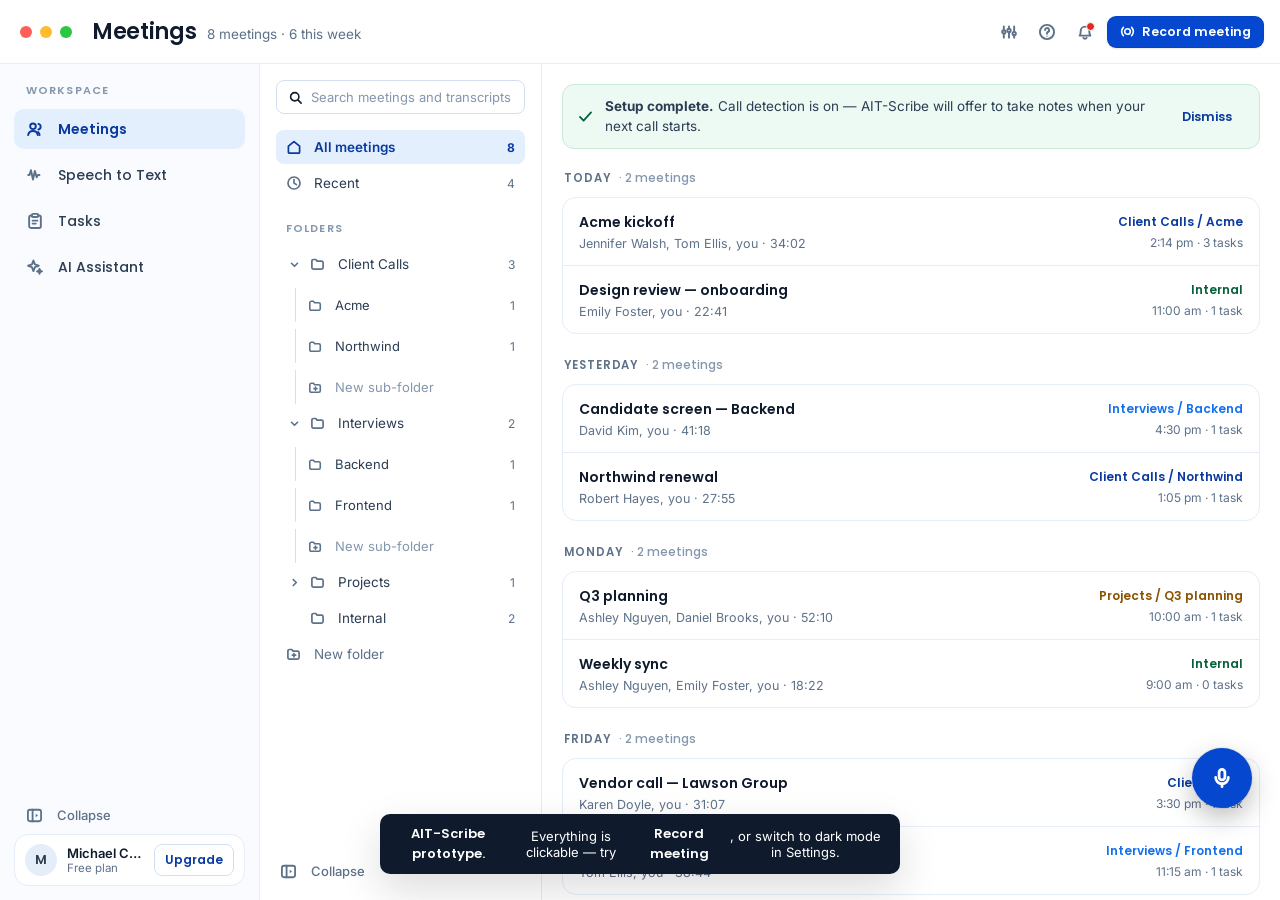
==== commit a692cf51: "added themes, bubble, sub-folders in projects" ====
--- a/index.html
+++ b/index.html
@@ -1,5 +1,5 @@
 <!doctype html>
-<html lang="en" data-theme="light">
+<html lang="en" data-th="ocean" data-theme="light">
 <head>
 <meta charset="utf-8">
 <meta name="viewport" content="width=device-width,initial-scale=1">
@@ -9,55 +9,162 @@
 <link href="https://fonts.googleapis.com/css2?family=Poppins:wght@400;500;600;700&family=Inter:wght@400;500;600;700&display=swap" rel="stylesheet">
 <style>
 /* ══════════════════════════════ tokens ══════════════════════════════ */
-/* Brand ramp — one hue (≈22°), nine steps. Semantic tokens below map onto it so
-   every orange in the app comes from the same ladder.
-     o500 #FF5D00  the brand. Fills only (buttons, toggles, meters, bars).
-     o700 #C24600  brand text/icons on light surfaces — 5.0:1 on white (AA).
-     o100/o50      tinted surfaces for active rows, badges, icon wells.
-   Rule of thumb: orange as a FILL uses o500, orange as INK uses o700.
-   Danger sits on a cooler red and warn on a yellower amber so neither is
-   mistaken for the brand now that the brand itself is orange. */
+/* Two axes. `data-th` on <html> picks the THEME (its own nine-step brand ramp and
+   its own neutrals); `data-theme` picks LIGHT or DARK within that theme. So each
+   theme ships a hand-tuned dark set rather than an inversion of its light one.
+
+   Every theme block defines the same list:
+     o50…o800   the brand ramp, light→dark in light mode, dark→light in dark mode
+     rail/surf/sunk/backdrop   surfaces, lightest content surface is `surf`
+     line/line2 ink/ink2/sec/ter
+     brand*     brand as FILL (brandFill + brandOn) vs brand as INK (brandInk)
+     tint/tint2 tinted surfaces for active rows and icon wells
+     onChip     chip background sitting on top of a brand fill
+     meterOff/ring/scrim
+
+   Rule of thumb: orange-as-fill uses o500-ish, orange-as-ink uses o700-ish.
+   Citrus breaks that on purpose — its brand IS a pale lime, so the fill is light
+   and `brandOn` is dark ink in both modes.
+
+   Status colours (danger / warn / ok / info) and the shadows are shared across
+   themes so a red always reads as a red, and live in the two blocks below. */
 :root{
+  --danger:#D92D20; --dangerOn:#FFFFFF; --dangerInk:#B42318; --dangerTint:#FEF3F1; --dangerLine:#FADBD5;
+  --warn:#DD9000; --warnInk:#8A5300; --warnTint:#FFF8E8; --warnLine:#F6E2BC;
+  --ok:#0A7548; --okInk:#07603B; --okTint:#ECFAF3; --okLine:#C8E9D7;
+  --info:#1570EF; --infoTint:#EFF5FF; --infoInk:#0B4FB0; --infoLine:#CFE0FB;
+  --shadow:0 24px 70px rgba(26,24,32,.20),0 2px 8px rgba(26,24,32,.09);
+  --shadow2:0 16px 40px rgba(26,24,32,.15);
+}
+[data-theme="dark"]{
+  --danger:#F0483A; --dangerOn:#26100C; --dangerInk:#FFA79B; --dangerTint:#3A1713; --dangerLine:#55231C;
+  --warn:#E9A23B; --warnInk:#F7CD82; --warnTint:#33240D; --warnLine:#4B3616;
+  --ok:#17A46A; --okInk:#6FDCA6; --okTint:#0F2A1D; --okLine:#1F4632;
+  --info:#5B95F0; --infoTint:#15233A; --infoInk:#A8C8F8; --infoLine:#274068;
+  --shadow:0 24px 70px rgba(0,0,0,.58),0 2px 8px rgba(0,0,0,.42);
+  --shadow2:0 16px 40px rgba(0,0,0,.46);
+}
+
+/* ─────────── Ocean — cool blue, the default ─────────── */
+:root,[data-th="ocean"]{
+  --o50:#F3F8FF; --o100:#E4EFFE; --o200:#C7DDFC; --o300:#8FB8F8;
+  --o400:#4B8BF0; --o500:#1A5FE0; --o600:#0548CF; --o700:#0A3AA0; --o800:#0A2C74;
+  --rail:#F9FBFE; --surf:#FFFFFF; --sunk:#F4F8FE; --scrim:rgba(12,25,43,.42);
+  --line:#E5EDF8; --line2:#D3E0F1;
+  --ink:#0F1B2C; --ink2:#2C3D53; --sec:#5D7189; --ter:#8497AC;
+  --brand:var(--o500); --brandOn:#FFFFFF; --brandHov:var(--o700); --brandInk:var(--o700);
+  --brandFill:var(--o600); --brandFillHov:var(--o700);
+  --tint:var(--o100); --tint2:var(--o50); --onChip:rgba(0,0,0,.24);
+  --backdrop:#E3EAF3; --meterOff:#CFDDEF; --ring:rgba(26,95,224,.22);
+}
+[data-th="ocean"][data-theme="dark"]{
+  --o50:#0F1E33; --o100:#132842; --o200:#1C3A5E; --o300:#27528A;
+  --o400:#215EE0; --o500:#4C8DF5; --o600:#71A6F8; --o700:#9BC1FB; --o800:#C4DBFD;
+  --rail:#101C2E; --surf:#0D192B; --sunk:#152438; --scrim:rgba(0,0,0,.62);
+  --line:#1D2E46; --line2:#2A3E59;
+  --ink:#EFF5FD; --ink2:#D3E0EE; --sec:#94A9C0; --ter:#7488A0;
+  --brand:var(--o500); --brandOn:#FFFFFF; --brandHov:var(--o600); --brandInk:var(--o600);
+  --brandFill:var(--o400); --brandFillHov:var(--o500);
+  --tint:var(--o200); --tint2:var(--o100); --onChip:rgba(0,0,0,.28);
+  --backdrop:#060C16; --meterOff:#2C4260; --ring:rgba(76,141,245,.30);
+}
+
+/* ─────────── Citrus — warm neutrals, pale lime brand ───────────
+   The only theme whose brand fill is lighter than its text, so brandOn is dark
+   ink in both modes and onChip goes white rather than black. */
+[data-th="citrus"]{
+  --o50:#FAFDEC; --o100:#F0F8C2; --o200:#E1FA79; --o300:#C8E552;
+  --o400:#A6C531; --o500:#86A31C; --o600:#6B8415; --o700:#4F6310; --o800:#38470B;
+  --rail:#F9F9F4; --surf:#FFFFFF; --sunk:#F6F7EE; --scrim:rgba(28,32,18,.42);
+  --line:#EBEDDF; --line2:#DCDFCB;
+  --ink:#191C10; --ink2:#353A26; --sec:#6B7059; --ter:#8F9478;
+  --brand:var(--o400); --brandOn:#243005; --brandHov:var(--o300); --brandInk:var(--o700);
+  --brandFill:var(--o200); --brandFillHov:var(--o300);
+  --tint:var(--o100); --tint2:var(--o50); --onChip:rgba(255,255,255,.62);
+  --backdrop:#E8E9DC; --meterOff:#D7DBC3; --ring:rgba(166,197,49,.32);
+}
+[data-th="citrus"][data-theme="dark"]{
+  --o50:#1A2413; --o100:#26331A; --o200:#3E4D2A; --o300:#5C7238;
+  --o400:#8CB03F; --o500:#BDE55E; --o600:#E1FA79; --o700:#EBFCA3; --o800:#F4FDC9;
+  --rail:#141C11; --surf:#18261D; --sunk:#1F2E22; --scrim:rgba(0,0,0,.64);
+  --line:#26362A; --line2:#35483A;
+  --ink:#F1F7E9; --ink2:#DCE6D2; --sec:#9CAC91; --ter:#7E8E74;
+  --brand:var(--o500); --brandOn:#1B2607; --brandHov:var(--o700); --brandInk:var(--o600);
+  --brandFill:var(--o600); --brandFillHov:var(--o700);
+  --tint:var(--o200); --tint2:var(--o100); --onChip:rgba(255,255,255,.42);
+  --backdrop:#0B1109; --meterOff:#33452F; --ring:rgba(225,250,121,.28);
+}
+
+/* ─────────── Harbor — muted steel blue, low glare ─────────── */
+[data-th="harbor"]{
+  --o50:#F4F7FB; --o100:#E3EAF3; --o200:#CFD9E9; --o300:#A3B6D0;
+  --o400:#6E8CB4; --o500:#4A6E9C; --o600:#365B90; --o700:#2A4772; --o800:#1E3455;
+  --rail:#F2F3F6; --surf:#FFFFFF; --sunk:#F5F7FA; --scrim:rgba(20,30,42,.44);
+  --line:#E6E9EF; --line2:#D5DAE3;
+  --ink:#141C26; --ink2:#333E4C; --sec:#606C7C; --ter:#8792A1;
+  --brand:var(--o500); --brandOn:#FFFFFF; --brandHov:var(--o700); --brandInk:var(--o700);
+  --brandFill:var(--o600); --brandFillHov:var(--o700);
+  --tint:var(--o200); --tint2:var(--o100); --onChip:rgba(0,0,0,.24);
+  --backdrop:#E4E7ED; --meterOff:#CBD3DF; --ring:rgba(54,91,144,.26);
+}
+[data-th="harbor"][data-theme="dark"]{
+  --o50:#141E2B; --o100:#1B2938; --o200:#26384C; --o300:#345078;
+  --o400:#3F6394; --o500:#5A85BE; --o600:#83A8D6; --o700:#A9C4E5; --o800:#CBDCF0;
+  --rail:#182332; --surf:#141E2A; --sunk:#1B2836; --scrim:rgba(0,0,0,.64);
+  --line:#23303F; --line2:#324152;
+  --ink:#EAEFF5; --ink2:#CFD9E4; --sec:#8E9DAF; --ter:#75849A;
+  --brand:var(--o500); --brandOn:#FFFFFF; --brandHov:var(--o600); --brandInk:var(--o600);
+  --brandFill:#32558A; --brandFillHov:var(--o400);
+  --tint:var(--o300); --tint2:var(--o200); --onChip:rgba(0,0,0,.30);
+  --backdrop:#0A1017; --meterOff:#2E3E52; --ring:rgba(90,133,190,.30);
+}
+
+/* ─────────── Violet — deep indigo, violet accent ─────────── */
+[data-th="violet"]{
+  --o50:#F6F4FE; --o100:#EAE6FD; --o200:#DCD7FD; --o300:#B7A8FA;
+  --o400:#8B72F2; --o500:#6B45EC; --o600:#5323E3; --o700:#4318BE; --o800:#331293;
+  --rail:#F2EFFE; --surf:#FFFFFF; --sunk:#F7F5FE; --scrim:rgba(22,16,48,.44);
+  --line:#EAE7F7; --line2:#DAD5EE;
+  --ink:#16112B; --ink2:#332C4E; --sec:#6A6386; --ter:#8D86A6;
+  --brand:var(--o500); --brandOn:#FFFFFF; --brandHov:var(--o700); --brandInk:var(--o700);
+  --brandFill:var(--o600); --brandFillHov:var(--o700);
+  --tint:var(--o100); --tint2:var(--o50); --onChip:rgba(0,0,0,.26);
+  --backdrop:#E6E2F3; --meterOff:#D6CFF0; --ring:rgba(107,69,236,.26);
+}
+[data-th="violet"][data-theme="dark"]{
+  --o50:#161A38; --o100:#1E2148; --o200:#282A5E; --o300:#32217D;
+  --o400:#5A2AEB; --o500:#7C5CF5; --o600:#9C84F9; --o700:#BCACFC; --o800:#DAD0FE;
+  --rail:#191A3F; --surf:#10142E; --sunk:#181B3B; --scrim:rgba(0,0,0,.66);
+  --line:#232748; --line2:#32365C;
+  --ink:#F2EFFE; --ink2:#DAD4EE; --sec:#9B95BC; --ter:#7F79A0;
+  --brand:var(--o500); --brandOn:#FFFFFF; --brandHov:var(--o600); --brandInk:var(--o600);
+  --brandFill:var(--o400); --brandFillHov:var(--o500);
+  --tint:var(--o300); --tint2:var(--o200); --onChip:rgba(0,0,0,.30);
+  --backdrop:#080A1C; --meterOff:#2F3160; --ring:rgba(124,92,245,.32);
+}
+
+/* ─────────── Ember — the original orange ─────────── */
+[data-th="ember"]{
   --o50:#FFF6F1; --o100:#FFEADF; --o200:#FFD2BC; --o300:#FF9F6D;
   --o400:#FF7A33; --o500:#FF5D00; --o600:#E85200; --o700:#B84300; --o800:#8E3300;
-
   --rail:#FFF7F2; --surf:#FFFFFF; --sunk:#FDF4EE; --scrim:rgba(36,22,14,.38);
   --line:#F3E4DA; --line2:#E7D4C7;
   --ink:#231710; --ink2:#463730; --sec:#77645A; --ter:#9A8477;
   --brand:var(--o500); --brandOn:#FFFFFF; --brandHov:var(--o600); --brandInk:var(--o700);
-  /* text-bearing fills sit one step darker than the accent so white labels stay legible */
   --brandFill:var(--o600); --brandFillHov:var(--o700);
-  --tint:var(--o100); --tint2:var(--o50);
-  --danger:#D92D20; --dangerOn:#FFFFFF; --dangerInk:#B42318; --dangerTint:#FEF3F1; --dangerLine:#FADBD5;
-  --warn:#DD9000; --warnInk:#8A5300; --warnTint:#FFF8E8; --warnLine:#F6E2BC;
-  --ok:#0A7548; --okInk:#07603B; --okTint:#ECFAF3; --okLine:#C8E9D7;
-  --info:#1570EF; --infoTint:#EFF5FF;
-  --shadow:0 24px 70px rgba(48,24,10,.20),0 2px 8px rgba(48,24,10,.09);
-  --shadow2:0 16px 40px rgba(48,24,10,.15);
-  --backdrop:#EBE2DA;
-  --meterOff:#EBD8CB;
-  --ring:rgba(255,93,0,.22);
-}
-[data-theme="dark"]{
+  --tint:var(--o100); --tint2:var(--o50); --onChip:rgba(0,0,0,.24);
+  --backdrop:#EBE2DA; --meterOff:#EBD8CB; --ring:rgba(255,93,0,.22);
+}
+[data-th="ember"][data-theme="dark"]{
   --o50:#2A1408; --o100:#3B1C0B; --o200:#59290F; --o300:#8C3D12;
   --o400:#D14E00; --o500:#FF6A1A; --o600:#FF8340; --o700:#FF9E6B; --o800:#FFC2A1;
-
   --rail:#17110C; --surf:#1E1712; --sunk:#292018; --scrim:rgba(0,0,0,.62);
   --line:#33271F; --line2:#443429;
   --ink:#FAF3ED; --ink2:#E7DAD1; --sec:#B8A497; --ter:#9C8778;
   --brand:var(--o500); --brandOn:#1A1005; --brandHov:var(--o600); --brandInk:var(--o700);
-  /* dark mode pairs the accent with dark ink, so the accent itself can carry text */
   --brandFill:var(--o500); --brandFillHov:var(--o600);
-  --tint:var(--o100); --tint2:var(--o50);
-  --danger:#F0483A; --dangerOn:#26100C; --dangerInk:#FFA79B; --dangerTint:#3A1713; --dangerLine:#55231C;
-  --warn:#E9A23B; --warnInk:#F7CD82; --warnTint:#33240D; --warnLine:#4B3616;
-  --ok:#17A46A; --okInk:#6FDCA6; --okTint:#0F2A1D; --okLine:#1F4632;
-  --info:#5B95F0; --infoTint:#15233A;
-  --shadow:0 24px 70px rgba(0,0,0,.58),0 2px 8px rgba(0,0,0,.42);
-  --shadow2:0 16px 40px rgba(0,0,0,.46);
-  --backdrop:#0A0705;
-  --meterOff:#4A382B;
-  --ring:rgba(255,106,26,.30);
+  --tint:var(--o100); --tint2:var(--o50); --onChip:rgba(0,0,0,.24);
+  --backdrop:#0A0705; --meterOff:#4A382B; --ring:rgba(255,106,26,.30);
 }
 *{box-sizing:border-box;margin:0;padding:0}
 html,body{height:100%}
@@ -73,7 +180,7 @@
 ::-webkit-scrollbar-track{background:transparent}
 
 /* ══════════════════════════════ window frame ══════════════════════════════ */
-#frame{width:1440px;height:900px;background:var(--surf);border-radius:14px;overflow:hidden;
+#frame{position:relative;width:1440px;height:900px;background:var(--surf);border-radius:14px;overflow:hidden;
   box-shadow:0 40px 100px rgba(40,20,8,.26),0 0 0 1px rgba(40,20,8,.07);
   transform-origin:center center;transition:background .25s}
 /* the mock window gives up its frame and fills the viewport once the browser
@@ -312,7 +419,9 @@
   justify-content:center;color:var(--sec);background:var(--surf);border:1px solid var(--line2)}
 .mrow .macts span:hover{border-color:var(--brand);color:var(--brandInk)}
 .mrow .macts span.dg:hover{border-color:var(--danger);color:var(--dangerInk)}
-.mrow .live{display:inline-flex;align-items:center;gap:6px;font-size:11.5px;font-weight:700;
+/* `live` doubles as a modifier on .meter and .holdbtn, so this stays scoped to
+   the hosts that use it as a pill rather than becoming a bare .live rule */
+.mrow .live,.dchips .live{display:inline-flex;align-items:center;gap:6px;font-size:11.5px;font-weight:700;
   color:var(--dangerOn);background:var(--danger);border-radius:20px;padding:2px 9px;font-family:Poppins,sans-serif}
 .setuphd{display:flex;align-items:center;gap:10px;padding:13px 16px;border-bottom:1px solid var(--line)}
 .setuphd b{font-family:Poppins,sans-serif;font-size:14px}
@@ -395,7 +504,8 @@
 .trs .spk{font-family:Poppins,sans-serif;font-size:13px;font-weight:600;display:block;margin-bottom:3px}
 .trs .tx{font-size:13.5px;line-height:1.6;color:var(--ink2)}
 .trs .tx mark{background:var(--tint);color:var(--brandInk);border-radius:3px}
-.trs .badge{display:inline-flex;align-items:center;gap:5px;font-size:11.5px;font-weight:600;
+/* self-contained, but listed per host to match how .live is handled above */
+.trs .badge,.dchips .badge{display:inline-flex;align-items:center;gap:5px;font-size:11.5px;font-weight:600;
   color:var(--brandInk);background:var(--tint);border-radius:14px;padding:2px 9px;margin-top:7px;
   font-family:Poppins,sans-serif}
 .player{display:flex;align-items:center;gap:14px;border:1px solid var(--line);border-radius:12px;
@@ -413,7 +523,7 @@
   font-weight:600;flex:0 0 auto;cursor:pointer;user-select:none}
 .holdbtn:hover{filter:brightness(1.08)}
 .holdbtn.live{background:var(--danger);color:var(--dangerOn);filter:none}
-.holdbtn .kb{font-size:12px;font-weight:700;background:rgba(0,0,0,.24);border-radius:6px;
+.holdbtn .kb{font-size:12px;font-weight:700;background:var(--onChip);border-radius:6px;
   padding:2px 7px;color:var(--brandOn)}
 .statusline{display:flex;align-items:center;gap:9px;font-size:13px;color:var(--ink2);flex-wrap:wrap}
 .statusline .d{width:8px;height:8px;border-radius:50%;flex:0 0 auto}
@@ -659,11 +769,152 @@
 #frame.w1 .recbar{flex-wrap:wrap}
 #frame.w1 .recbar .a{margin-left:0;width:100%}
 #frame.w1 .modal{border-radius:14px}
+
+/* ══════════════════════════════ folder tree ══════════════════════════════ */
+/* One level of nesting only: a top folder may hold sub-folders, a sub-folder
+   may not. The twisty is its own hit target inside the row so clicking it
+   expands without also navigating. */
+.views a .tw{width:16px;height:16px;margin-right:-4px;display:flex;align-items:center;
+  justify-content:center;color:var(--ter);flex:0 0 auto;border-radius:4px;cursor:pointer}
+.views a .tw svg{transition:transform .14s}
+.views a .tw.o svg{transform:rotate(90deg)}
+.views a .tw:hover{background:var(--line);color:var(--ink2)}
+.views a .tw.sp{pointer-events:none}
+.views a.sub{padding-left:32px;font-size:13px}
+.views a.sub:before{content:'';position:absolute;left:19px;top:0;bottom:0;width:1px;background:var(--line2)}
+.views a.sub{position:relative}
+.views a .fm{width:22px;height:22px;border-radius:6px;display:flex;align-items:center;
+  justify-content:center;color:var(--ter);flex:0 0 auto;opacity:0;pointer-events:none;margin-left:auto}
+.views a:hover .fm{opacity:1;pointer-events:auto}
+.views a .fm:hover{background:var(--line);color:var(--ink2)}
+.views a .fm+.n{margin-left:6px}
+.app.listmin .views a .tw,.app.listmin .views a .fm{display:none}
+.app.listmin .views a.sub{padding-left:0}
+.app.listmin .views a.sub:before{display:none}
+
+/* ══════════════════════════════ theme picker ══════════════════════════════ */
+/* Swatches are literal hex, not tokens — each card has to show its own palette
+   while a different theme is the one actually applied. */
+.thgrid{display:grid;grid-template-columns:repeat(auto-fill,minmax(214px,1fr));gap:12px;padding:16px}
+.thcard{border:1.5px solid var(--line2);border-radius:13px;padding:12px;cursor:pointer;
+  background:var(--surf);display:flex;flex-direction:column;gap:10px;position:relative;
+  transition:border-color .14s,box-shadow .14s}
+.thcard:hover{border-color:var(--o300)}
+.thcard.on{border-color:var(--brand);box-shadow:0 0 0 3px var(--ring)}
+.thcard .prev{height:52px;border-radius:9px;overflow:hidden;display:flex;flex:0 0 auto;
+  box-shadow:inset 0 0 0 1px rgba(128,128,128,.22)}
+.thcard .prev i{flex:1}
+.thcard .prev i.a{flex:0 0 22%}
+.thcard .prev i.b{flex:0 0 14%}
+.thcard .nm{font-family:Poppins,sans-serif;font-size:13.5px;font-weight:600;display:flex;
+  align-items:center;gap:7px}
+.thcard .nm .tick{margin-left:auto;width:18px;height:18px;border-radius:50%;background:var(--brand);
+  color:var(--brandOn);display:none;align-items:center;justify-content:center;flex:0 0 auto}
+.thcard.on .nm .tick{display:flex}
+.thcard .ds{font-size:11.5px;color:var(--sec);line-height:1.4}
+.thcard .dots{display:flex;gap:5px}
+.thcard .dots i{width:15px;height:15px;border-radius:50%;box-shadow:inset 0 0 0 1px rgba(128,128,128,.38)}
+.thcard .modes{display:flex;gap:5px;margin-left:auto;font-size:10.5px;color:var(--ter);
+  font-family:Poppins,sans-serif;font-weight:600;letter-spacing:.04em}
+
+/* ══════════════════════════════ toast variants ══════════════════════════════ */
+.toast{display:flex;align-items:center;justify-content:center;gap:9px}
+.toast.ok,.toast.warn,.toast.dg,.toast.info{text-align:left;justify-content:flex-start}
+.toast .ic{flex:0 0 auto}
+.toast.ok{background:var(--okInk);color:#FFF}
+.toast.warn{background:var(--warnInk);color:#FFF}
+.toast.dg{background:var(--dangerInk);color:#FFF}
+.toast.info{background:var(--info);color:#FFF}
+[data-theme="dark"] .toast.ok,[data-theme="dark"] .toast.warn,
+[data-theme="dark"] .toast.dg,[data-theme="dark"] .toast.info{color:#0B0B0B}
+.notice.info{background:var(--infoTint);border:1px solid var(--infoLine);color:var(--ink2)}
+.notice.info .ic{color:var(--info)}
+
+/* ══════════════════════════════ system notifications ══════════════════════════════ */
+/* The macOS-style banner AIT-Scribe posts outside the app window. Stacked top
+   right of the frame so the demo page can show them without leaving Settings. */
+#osnotifs{position:absolute;right:18px;top:78px;z-index:41;display:flex;flex-direction:column;
+  gap:10px;align-items:flex-end;width:344px}
+.osn{width:100%;background:var(--surf);border:1px solid var(--line2);border-radius:15px;
+  box-shadow:var(--shadow);padding:13px 14px;display:flex;gap:11px;animation:osin .26s cubic-bezier(.2,.9,.3,1)}
+.osn .ai{width:34px;height:34px;border-radius:9px;background:var(--brandFill);color:var(--brandOn);
+  display:flex;align-items:center;justify-content:center;flex:0 0 auto}
+.osn.dg .ai{background:var(--danger);color:var(--dangerOn)}
+.osn.ok .ai{background:var(--ok);color:#FFF}
+.osn .bd{flex:1;min-width:0}
+.osn .ap{font-size:10.5px;font-family:Poppins,sans-serif;font-weight:600;letter-spacing:.07em;
+  text-transform:uppercase;color:var(--ter);display:flex;align-items:center;gap:6px}
+.osn .ap .w{margin-left:auto;font-weight:500;letter-spacing:0;text-transform:none;font-size:11px}
+.osn .ti{display:block;font-family:Poppins,sans-serif;font-size:13.5px;font-weight:600;margin-top:4px;line-height:1.35}
+.osn .bo{display:block;font-size:12.5px;color:var(--sec);line-height:1.45;margin-top:3px}
+.osn .ac{display:flex;gap:7px;margin-top:10px;flex-wrap:wrap}
+.osn .x{width:24px;height:24px;border-radius:7px;display:flex;align-items:center;justify-content:center;
+  color:var(--ter);flex:0 0 auto;cursor:pointer}
+.osn .x:hover{background:var(--sunk);color:var(--ink2)}
+@keyframes osin{from{opacity:0;transform:translateX(22px)}}
+
+/* ══════════════════════════════ floating bubble ══════════════════════════════ */
+/* Lives in the frame, not in #app, so a re-render never interrupts a drag or a
+   hover. z-index sits below .scrim (20) on purpose: an open modal covers it.
+
+   #bubble is exactly the size of its core. The hover tray and the label are
+   absolutely positioned off it so they cost no layout — otherwise the hidden
+   tray would push the core out through the bottom of the window. The tray's
+   10px offset is its own padding rather than a gap, so travelling from the core
+   to a tray button never leaves #bubble and never drops the :hover. */
+#bubble{position:absolute;z-index:18;width:60px;height:60px;user-select:none}
+#bubble.off{display:none}
+#bubble.drag .bcore{cursor:grabbing;transform:scale(1.05)}
+.btray{position:absolute;left:0;bottom:100%;width:60px;padding-bottom:10px;
+  display:flex;flex-direction:column;align-items:center;gap:8px;
+  opacity:0;transform:translateY(10px) scale(.9);transform-origin:50% 100%;pointer-events:none;
+  transition:opacity .16s,transform .18s cubic-bezier(.2,.9,.3,1)}
+/* near the top of the window the tray drops below the core instead */
+#bubble.flip .btray{bottom:auto;top:100%;padding-bottom:0;padding-top:10px;
+  flex-direction:column-reverse;transform-origin:50% 0;transform:translateY(-10px) scale(.9)}
+#bubble:hover .btray,#bubble.open .btray{opacity:1;transform:none;pointer-events:auto}
+.btray span{width:40px;height:40px;border-radius:50%;background:var(--surf);
+  border:1px solid var(--line2);box-shadow:var(--shadow2);display:flex;align-items:center;
+  justify-content:center;color:var(--ink2);cursor:pointer;position:relative;flex:0 0 auto;
+  transition:transform .12s,border-color .12s,color .12s}
+.btray span:hover{border-color:var(--brand);color:var(--brandInk);transform:translateY(-1px)}
+.btray span .tip{position:absolute;right:calc(100% + 10px);top:50%;transform:translateY(-50%);
+  background:var(--ink);color:var(--surf);font-size:11.5px;padding:4px 9px;border-radius:7px;
+  white-space:nowrap;opacity:0;pointer-events:none;transition:opacity .13s;
+  font-family:Poppins,sans-serif;font-weight:500}
+.btray span:hover .tip{opacity:1}
+.bcore{width:60px;height:60px;border-radius:50%;background:var(--brandFill);color:var(--brandOn);
+  display:flex;flex-direction:column;align-items:center;justify-content:center;gap:1px;
+  box-shadow:0 10px 26px rgba(0,0,0,.26),0 0 0 1px rgba(0,0,0,.06);cursor:grab;
+  transition:background .16s,transform .12s}
+.bcore:hover{background:var(--brandFillHov)}
+#bubble.rec .bcore{background:var(--danger);color:var(--dangerOn);
+  animation:bpulse 1.6s ease-in-out infinite}
+#bubble.rec .bcore:hover{background:var(--danger)}
+.bcore .tm{font-size:10px;font-weight:700;font-family:Poppins,sans-serif;letter-spacing:.02em}
+.bmeter{display:flex;align-items:flex-end;justify-content:center;gap:2px;height:9px;margin-top:1px}
+.bmeter i{width:2px;border-radius:1px;background:currentColor;opacity:.8}
+.blabel{position:absolute;left:50%;top:calc(100% + 7px);transform:translateX(-50%);
+  font-size:11px;font-family:Poppins,sans-serif;font-weight:600;color:var(--surf);
+  background:var(--ink);padding:3px 9px;border-radius:7px;white-space:nowrap;
+  opacity:0;transition:opacity .15s;pointer-events:none}
+#bubble.flip .blabel{top:auto;bottom:calc(100% + 7px)}
+#bubble:hover .blabel,#bubble.rec .blabel{opacity:1}
+@keyframes bpulse{0%,100%{box-shadow:0 10px 26px rgba(0,0,0,.26),0 0 0 0 var(--ring)}
+  50%{box-shadow:0 10px 26px rgba(0,0,0,.26),0 0 0 9px var(--ring)}}
+
+/* ══════════════════════════════ demo page ══════════════════════════════ */
+.dwrap{padding:14px 16px;display:flex;flex-direction:column;gap:11px}
+.dbtns{display:flex;gap:8px;flex-wrap:wrap}
+.dnote{font-size:11.5px;color:var(--ter);line-height:1.45}
+.dgrid{display:flex;gap:10px;flex-wrap:wrap;align-items:center}
+/* rows of sample chips; opts the row into the host-scoped .live / .badge rules */
+.dchips{}
 .hidden{display:none!important}
 </style>
 </head>
 <body>
-<div id="frame"><div id="app"></div><div id="toasts"></div></div>
+<div id="frame"><div id="app"></div><div id="osnotifs"></div><div id="bubble" class="off"></div><div id="toasts"></div></div>
 <script>
 /* ══════════════════════════════════ icons ══════════════════════════════════ */
 const P={
@@ -732,17 +983,48 @@
 const ic=(n,s=16,w=1.7)=>`<svg class="ic" width="${s}" height="${s}" viewBox="0 0 16 16" fill="none" stroke="currentColor" stroke-width="${w}" stroke-linecap="round" stroke-linejoin="round">${P[n]||''}</svg>`;
 const esc=t=>String(t).replace(/[&<>"]/g,c=>({'&':'&amp;','<':'&lt;','>':'&gt;','"':'&quot;'}[c]));
 
+/* ══════════════════════════════════ themes ══════════════════════════════════ */
+/* Each entry mirrors one [data-th=…] pair in the stylesheet. `sw` is the palette
+   shown on the card: [brand fill, accent, tinted surface, dark surface]. `pv`
+   is the four-band strip above it: [rail, surface, brand, tint] for light and
+   for dark, so a card previews both modes at a glance. */
+const THEMES=[
+ {id:'ocean',name:'Ocean',ds:'Cool blue on white. High contrast, the default.',
+  sw:['#0548CF','#4B8BF0','#E4EFFE','#0D192B'],
+  pv:{light:['#F9FBFE','#FFFFFF','#0548CF','#E4EFFE'],dark:['#101C2E','#0D192B','#4C8DF5','#1C3A5E']}},
+ {id:'citrus',name:'Citrus',ds:'Warm neutrals with a pale lime accent.',
+  sw:['#E1FA79','#86A31C','#F0F8C2','#18261D'],
+  pv:{light:['#F9F9F4','#FFFFFF','#E1FA79','#F0F8C2'],dark:['#141C11','#18261D','#E1FA79','#3E4D2A']}},
+ {id:'harbor',name:'Harbor',ds:'Muted steel blue. The lowest glare of the five.',
+  sw:['#365B90','#6E8CB4','#CFD9E9','#141E2A'],
+  pv:{light:['#F2F3F6','#FFFFFF','#365B90','#CFD9E9'],dark:['#182332','#141E2A','#5A85BE','#345078']}},
+ {id:'violet',name:'Violet',ds:'Deep indigo with a vivid violet accent.',
+  sw:['#5323E3','#8B72F2','#DCD7FD','#10142E'],
+  pv:{light:['#F2EFFE','#FFFFFF','#5323E3','#DCD7FD'],dark:['#191A3F','#10142E','#7C5CF5','#32217D']}},
+ {id:'ember',name:'Ember',ds:'The original orange. Warm greys throughout.',
+  sw:['#FF5D00','#FF7A33','#FFEADF','#1E1712'],
+  pv:{light:['#FFF7F2','#FFFFFF','#FF5D00','#FFEADF'],dark:['#17110C','#1E1712','#FF6A1A','#3B1C0B']}},
+];
+const theme=id=>THEMES.find(t=>t.id===id)||THEMES[0];
+
 /* ══════════════════════════════════ data ══════════════════════════════════ */
 const AV={J:'#C24600',T:'#1570EF',M:'#0A7548',E:'#7C3AED',D:'#8A5300',R:'#0E7490',A:'#BE185D',K:'#4D7C0F'};
 const F=(n,i)=>({n,i,c:AV[i]||'#C24600'});
 
 function seed(){return{
 user:{name:'Michael Carter',initial:'M',plan:'Free'},
-folders:[{id:'client',name:'Client Calls'},{id:'interviews',name:'Interviews'},
-         {id:'projects',name:'Projects'},{id:'internal',name:'Internal'}],
+folders:[{id:'client',name:'Client Calls'},
+           {id:'f-acme',name:'Acme',parent:'client'},
+           {id:'f-northwind',name:'Northwind',parent:'client'},
+         {id:'interviews',name:'Interviews'},
+           {id:'f-backend',name:'Backend',parent:'interviews'},
+           {id:'f-frontend',name:'Frontend',parent:'interviews'},
+         {id:'projects',name:'Projects'},
+           {id:'f-q3',name:'Q3 planning',parent:'projects'},
+         {id:'internal',name:'Internal'}],
 meetings:[
  {id:'m1',title:'Acme kickoff',people:[F('Jennifer Walsh','J'),F('Tom Ellis','T'),F('you','M')],
-  group:'Today',day:'11 Aug 2026',time:'2:14 pm',dur:'34:02',folder:'client',fups:3,
+  group:'Today',day:'11 Aug 2026',time:'2:14 pm',dur:'34:02',folder:'f-acme',fups:3,
   notes:{summary:'Kickoff for the Acme rollout. Jennifer confirmed a 400-seat starting licence with a March go-live, contingent on revised pricing landing before her internal review on Friday. Tom raised the data-processing addendum as a blocker for signature, and both sides agreed a technical deep-dive is needed before scoping the migration.',
    decisions:[['400 seats at the starting tier, revisited at 90 days.','12:04'],
               ['Go-live targeted for the first week of March.','18:40'],
@@ -750,14 +1032,14 @@
    questions:[["Who owns SSO configuration on Acme's side? Not answered on the call.",'21:55']]},
   mynotes:'Jennifer wants the revised pricing before Friday — she is presenting internally.\nLegal need to see the DPA; Tom will not sign without it.\nTechnical deep-dive: week of the 25th, 90 minutes, with their platform team.',
   transcript:[
-   ['11:48','Jennifer Walsh','Before anything else — I need the revised pricing in front of me before Friday. I am presenting it internally and I cannot go in with the old numbers.','Source of follow-up 1'],
+   ['11:48','Jennifer Walsh','Before anything else — I need the revised pricing in front of me before Friday. I am presenting it internally and I cannot go in with the old numbers.','Source of task 1'],
    ['12:04','You','Understood. I will send the revised sheet through by Thursday so you have a day to look at it.',''],
-   ['12:19','Tom Ellis','And on our side the data-processing addendum has to be reviewed before I can sign anything. That is the blocker, not the commercials.','Source of follow-up 2'],
+   ['12:19','Tom Ellis','And on our side the data-processing addendum has to be reviewed before I can sign anything. That is the blocker, not the commercials.','Source of task 2'],
    ['12:41','You','I will get Legal on the DPA this week.',''],
    ['18:40','Jennifer Walsh','On timing — we are aiming for the first week of March. That is firm on our side; the training window sits behind it.',''],
    ['21:55','You','And who owns SSO configuration on your side?',''],
    ['22:03','Tom Ellis','Good question. I will have to come back to you on that one.',''],
-   ['27:12','Jennifer Walsh','For the deep-dive, I want our platform team in the room, not just procurement.','Source of follow-up 3']]},
+   ['27:12','Jennifer Walsh','For the deep-dive, I want our platform team in the room, not just procurement.','Source of task 3']]},
  {id:'m2',title:'Design review — onboarding',people:[F('Emily Foster','E'),F('you','M')],
   group:'Today',day:'11 Aug 2026',time:'11:00 am',dur:'22:41',folder:'internal',fups:1,
   notes:{summary:'Walkthrough of the reworked onboarding flow. Emily approved the three-step setup but pushed back on the empty-state copy, which she felt over-explains the mechanics rather than the next action.',
@@ -765,31 +1047,31 @@
    questions:[['Does the checklist survive a reinstall, or reset?','19:05']]},
   mynotes:'Emily happy with the 3-step checklist.\nEmpty state copy needs a rewrite — too much plumbing.',
   transcript:[['04:10','Emily Foster','The three steps work. I would ship that as it is.',''],
-   ['15:22','Emily Foster','The empty state is explaining how it is built rather than what I should do next. Rewrite that before handoff.','Source of follow-up 1'],
+   ['15:22','Emily Foster','The empty state is explaining how it is built rather than what I should do next. Rewrite that before handoff.','Source of task 1'],
    ['19:05','You','Does the checklist reset if someone reinstalls?','']]},
  {id:'m3',title:'Candidate screen — Backend',people:[F('David Kim','D'),F('you','M')],
-  group:'Yesterday',day:'10 Aug 2026',time:'4:30 pm',dur:'41:18',folder:'interviews',fups:2,
+  group:'Yesterday',day:'10 Aug 2026',time:'4:30 pm',dur:'41:18',folder:'f-backend',fups:2,
   notes:{summary:'Screen for the senior backend role. Strong on distributed systems and incident response; lighter on the data modelling side than the role calls for. Recommends progressing to the technical round with a scoped take-home.',
    decisions:[['Progress to technical round.','36:40'],['Take-home scoped to data modelling.','38:02']],questions:[]},
   mynotes:'Strong on distributed systems. Data modelling is the gap.',
   transcript:[['36:40','You','I think we take this to the technical round.',''],
-   ['38:02','David Kim','I would scope the take-home around data modelling, since that is where the gap is.','Source of follow-up 1']]},
+   ['38:02','David Kim','I would scope the take-home around data modelling, since that is where the gap is.','Source of task 1']]},
  {id:'m4',title:'Northwind renewal',people:[F('Robert Hayes','R'),F('you','M')],
-  group:'Yesterday',day:'10 Aug 2026',time:'1:05 pm',dur:'27:55',folder:'client',fups:4,
+  group:'Yesterday',day:'10 Aug 2026',time:'1:05 pm',dur:'27:55',folder:'f-northwind',fups:4,
   notes:{summary:'Renewal conversation for Northwind. Robert wants the uplift held at 4% and is prepared to sign a two-year term to get it. He needs the final figure confirmed in writing before he takes it to finance.',
    decisions:[['Uplift held at 4% for a two-year term.','09:30'],['Final figure to be confirmed in writing.','21:14']],
    questions:[['Does the two-year term change the support tier?','24:02']]},
   mynotes:'4% uplift, 2-year term. Confirm figure in writing before finance.',
   transcript:[['09:30','Robert Hayes','Hold the uplift at four percent and I will sign for two years.',''],
-   ['21:14','Robert Hayes','Send me the final figure in writing before I take it to finance.','Source of follow-up 1']]},
+   ['21:14','Robert Hayes','Send me the final figure in writing before I take it to finance.','Source of task 1']]},
  {id:'m5',title:'Q3 planning',people:[F('Ashley Nguyen','A'),F('Daniel Brooks','D'),F('you','M')],
-  group:'Monday',day:'8 Aug 2026',time:'10:00 am',dur:'52:10',folder:'projects',fups:2,
+  group:'Monday',day:'8 Aug 2026',time:'10:00 am',dur:'52:10',folder:'f-q3',fups:2,
   notes:{summary:'Quarter planning across the three workstreams. Headcount is the constraint, not scope; Ashley needs final numbers before the budget lock on Friday.',
    decisions:[['Migration work moves ahead of the reporting rebuild.','22:15']],
    questions:[['Where does the contractor budget sit after the freeze?','44:30']]},
   mynotes:'Headcount is the constraint. Numbers to Ashley before Friday.',
   transcript:[['22:15','Daniel Brooks','Migration has to go first. Reporting can wait a quarter.',''],
-   ['31:08','Ashley Nguyen','I need the headcount numbers before the budget locks on Friday.','Source of follow-up 1']]},
+   ['31:08','Ashley Nguyen','I need the headcount numbers before the budget locks on Friday.','Source of task 1']]},
  {id:'m6',title:'Weekly sync',people:[F('Ashley Nguyen','A'),F('Emily Foster','E'),F('you','M')],
   group:'Monday',day:'8 Aug 2026',time:'9:00 am',dur:'18:22',folder:'internal',fups:0,
   notes:{summary:'Standing team sync. No blockers raised; two items carried over from last week.',decisions:[],questions:[]},
@@ -799,13 +1081,13 @@
   notes:{summary:'Scoping call with Lawson Group. Karen will send a draft statement of work covering the two integration phases.',
    decisions:[['Two-phase integration, SOW to follow.','14:40']],questions:[]},
   mynotes:'SOW covers 2 phases. Karen sends draft.',
-  transcript:[['14:40','Karen Doyle','I will get you a draft SOW covering both phases by the end of next week.','Source of follow-up 1']]},
+  transcript:[['14:40','Karen Doyle','I will get you a draft SOW covering both phases by the end of next week.','Source of task 1']]},
  {id:'m8',title:'Candidate screen — Frontend',people:[F('Tom Ellis','T'),F('you','M')],
-  group:'Friday',day:'5 Aug 2026',time:'11:15 am',dur:'38:44',folder:'interviews',fups:1,
+  group:'Friday',day:'5 Aug 2026',time:'11:15 am',dur:'38:44',folder:'f-frontend',fups:1,
   notes:{summary:'Frontend screen. Good product instincts and accessibility awareness; wants clarity on the take-home time budget before committing.',
    decisions:[['Send the take-home with an explicit four-hour cap.','33:20']],questions:[]},
   mynotes:'Good a11y awareness. Wants a time cap on the take-home.',
-  transcript:[['33:20','Tom Ellis','Send it over with a hard four-hour cap and I will do it this weekend.','Source of follow-up 1']]}],
+  transcript:[['33:20','Tom Ellis','Send it over with a hard four-hour cap and I will do it this weekend.','Source of task 1']]}],
 tasks:[
  {id:'t1',title:'Send the revised pricing sheet to Jennifer',mid:'m1',due:'2 days late',late:true,pri:'hi',done:false,grp:'Overdue',quote:'I need the revised pricing in front of me before Friday. I am presenting it internally and I cannot go in with the old numbers.',who:'Jennifer Walsh',at:'11:48'},
  {id:'t2',title:'Loop in Legal on the data-processing addendum',mid:'m1',due:'Yesterday',late:true,pri:'hi',done:false,grp:'Overdue',quote:'The data-processing addendum has to be reviewed before I can sign anything.',who:'Tom Ellis',at:'12:19'},
@@ -824,9 +1106,9 @@
  {id:'s5',tx:'Reminder to review the Q3 headcount spreadsheet before the planning call',time:'Yesterday, 9:40 am',dest:'pasted into Notes',when:'week'},
  {id:'s6',tx:'The migration window should sit after the training block, not before it',time:'Mon, 4:02 pm',dest:'copied',when:'week'}],
 convos:[
- {id:'c1',title:'Acme kickoff follow-ups',when:'Today, 2:14 pm',msgs:[
+ {id:'c1',title:'Acme kickoff tasks',when:'Today, 2:14 pm',msgs:[
   {r:'u',tx:'What did I commit to on the Acme kickoff?'},
-  {r:'a',tx:"You made three commitments on that call:<br>&nbsp;&nbsp;1.&nbsp; Send the revised pricing sheet to Jennifer by <b>Friday</b>.<br>&nbsp;&nbsp;2.&nbsp; Loop in Legal on the data-processing addendum.<br>&nbsp;&nbsp;3.&nbsp; Book a technical deep-dive for the week of the 25th.<br>All three are already on your follow-ups list.",src:['m1','Acme kickoff · 11 Aug · from 12:04']}]},
+  {r:'a',tx:"You made three commitments on that call:<br>&nbsp;&nbsp;1.&nbsp; Send the revised pricing sheet to Jennifer by <b>Friday</b>.<br>&nbsp;&nbsp;2.&nbsp; Loop in Legal on the data-processing addendum.<br>&nbsp;&nbsp;3.&nbsp; Book a technical deep-dive for the week of the 25th.<br>All three are already on your task list.",src:['m1','Acme kickoff · 11 Aug · from 12:04']}]},
  {id:'c2',title:'Summarise the Q3 planning call',when:'Monday',msgs:[
   {r:'u',tx:'Summarise the Q3 planning call in three lines.'},
   {r:'a',tx:'Headcount is the constraint this quarter, not scope. Migration work moves ahead of the reporting rebuild. Ashley needs final headcount numbers before the budget locks on Friday.',src:['m5','Q3 planning · 8 Aug']}]},
@@ -846,7 +1128,7 @@
   convo:false,anthropicKey:'',spoken:false,convoHotkey:'⌃⌥Space',askFirst:true,
   gmail:false,gcal:false,slack:false,actFollowups:true,
   extract:true,onlyNamed:false,names:['Michael','Mike','MC'],daily:true,dailyAt:'6:00 PM',
-  overdue:true,overdueAt:'9:00 AM',noInterrupt:true,theme:'light'},
+  overdue:true,overdueAt:'9:00 AM',noInterrupt:true,theme:'light',th:'ocean',bubble:true},
 setupDone:3
 };}
 
@@ -854,6 +1136,8 @@
 let db=seed();
 const S={route:'meetings',view:'all',mid:null,tab:'notes',tid:null,cid:'c1',
   settings:false,spane:'appearance',share:false,menu:null,panel:false,
+  openF:{client:true,interviews:true},
+  bub:{x:null,y:null,rec:false,secs:0},
   railmin:false,listmin:false,q:'',tq:'',vq:'',taskFilter:'all',showDone:false,
   speakers:'All speakers',range:'week',
   rec:null,playing:false,playPos:44,busy:false,typing:false,firstRun:false,
@@ -861,16 +1145,78 @@
 let timers=[];
 const clearTimers=()=>{timers.forEach(t=>clearInterval(t));timers=[]};
 const $=s=>document.querySelector(s);
-function toast(msg,ms=2600){const w=$('#toasts');const d=document.createElement('div');
-  d.className='toast';d.innerHTML=msg;w.appendChild(d);
+/* kind is '' (neutral), 'ok', 'warn', 'dg' or 'info' */
+function toast(msg,ms=2600,kind=''){const w=$('#toasts');const d=document.createElement('div');
+  d.className='toast'+(kind?' '+kind:'');d.innerHTML=msg;w.appendChild(d);
   setTimeout(()=>{d.style.transition='opacity .3s';d.style.opacity='0';setTimeout(()=>d.remove(),320)},ms);}
+
+/* ── system notifications ─────────────────────────────────────────────────
+   The banners AIT-Scribe posts outside its own window. They live in #osnotifs,
+   a sibling of #app, so render() never clears one mid-life. Buttons inside them
+   use ordinary data-a actions and are picked up by the document click handler. */
+const OSN={
+ detect:{k:'',ic:'rec',ti:'Zoom call started',
+   bo:'Acme kickoff · Jennifer Walsh and Tom Ellis. Take notes for this one?',
+   ac:[['Take notes','p','record',''],['Not this time','s','osnclose','']]},
+ ready:{k:'ok',ic:'spark',ti:'Notes are ready',
+   bo:'Acme kickoff · a summary, 3 decisions and 3 tasks came out of it.',
+   ac:[['Open notes','p','open','m1'],['Later','s','osnclose','']]},
+ daily:{k:'',ic:'bell',ti:'5 tasks still open',
+   bo:'Two of them are overdue. This is your 6:00 PM summary — one notice, not one per meeting.',
+   ac:[['Open Tasks','p','go','tasks'],['Snooze','s','osnclose','']]},
+ overdue:{k:'dg',ic:'alertc',ti:'2 tasks are past their date',
+   bo:'Send the revised pricing sheet to Jennifer · Loop in Legal on the addendum.',
+   ac:[['Review them','p','go','tasks'],['Dismiss','s','osnclose','']]},
+ pasted:{k:'ok',ic:'mic',ti:'Pasted at your cursor',
+   bo:'“Send Karen the revised statement of work before Thursday”',
+   ac:[['Undo','s','demo','undo the paste'],['Copy again','s','copytx','']]},
+ hotkey:{k:'',ic:'kbd',ti:'Fn is also the emoji picker',
+   bo:'macOS claims this key too. Dictation still works, but you may see both.',
+   ac:[['Pick another key','p','settings','hotkey'],['Keep Fn','s','osnclose','']]},
+};
+function osNotif(kind){
+  const n=OSN[kind];if(!n)return;
+  const w=$('#osnotifs');const d=document.createElement('div');
+  d.className='osn '+(n.k||'');
+  d.innerHTML=`<span class="ai">${ic(n.ic,17)}</span>
+    <span class="bd"><span class="ap">AIT-Scribe<span class="w">now</span></span>
+      <span class="ti">${n.ti}</span><span class="bo">${n.bo}</span>
+      <span class="ac">${n.ac.map(([l,st,a,pp])=>
+        `<button class="btn ${st} sm" data-a="${a}" data-p="${esc(pp)}">${l}</button>`).join('')}</span></span>
+    <span class="x" data-a="osnclose">${ic('x',14)}</span>`;
+  /* any button in the banner also closes it, whatever else it does */
+  d.addEventListener('click',()=>setTimeout(()=>d.remove(),40));
+  w.appendChild(d);
+  /* keep the pile to four so a burst cannot run off the bottom of the window */
+  while(w.children.length>4)w.firstChild.remove();
+  setTimeout(()=>{if(!d.parentNode)return;d.style.transition='opacity .3s';d.style.opacity='0';
+    setTimeout(()=>d.remove(),320)},7000);
+}
+const osnClear=()=>{const w=$('#osnotifs');if(w)w.innerHTML='';};
 const demo=w=>toast(`<b>Demo</b> — this would ${w}.`);
 const meeting=id=>db.meetings.find(m=>m.id===id);
 const task=id=>db.tasks.find(t=>t.id===id);
-const folderName=id=>(db.folders.find(f=>f.id===id)||{name:'Unfiled'}).name;
-const folderColor=id=>({client:'var(--brandInk)',internal:'var(--okInk)',interviews:'var(--info)',projects:'var(--warnInk)'}[id]||'var(--sec)');
+/* ── folders ──────────────────────────────────────────────────────────────
+   One level of nesting. `parent` is a top-level folder id, or absent. A folder
+   view shows its own meetings plus everything in its sub-folders, so selecting
+   "Client Calls" still shows the Acme and Northwind calls. */
+const folder=id=>db.folders.find(f=>f.id===id);
+const folderName=id=>(folder(id)||{name:'Unfiled'}).name;
+const subFolders=id=>db.folders.filter(f=>f.parent===id);
+const topFolders=()=>db.folders.filter(f=>!f.parent);
+const rootOf=id=>{const f=folder(id);return f&&f.parent?f.parent:id;};
+/* "Client Calls / Acme" for a sub-folder, plain name for a top-level one */
+const folderPath=id=>{const f=folder(id);if(!f)return 'Unfiled';
+  return f.parent?folderName(f.parent)+' / '+f.name:f.name;};
+const inFolder=(m,id)=>m.folder===id||subFolders(id).some(sf=>sf.id===m.folder);
+const folderCount=id=>db.meetings.filter(m=>inFolder(m,id)).length;
+/* colour is inherited from the top-level folder so a sub-folder reads as part
+   of its parent rather than as a new category */
+const folderColor=id=>({client:'var(--brandInk)',internal:'var(--okInk)',
+  interviews:'var(--info)',projects:'var(--warnInk)'}[rootOf(id)]||'var(--sec)');
+const newFolderId=()=>'f'+Math.random().toString(36).slice(2,8);
 const openTasks=()=>db.tasks.filter(t=>!t.done);
-const fupCount=id=>db.tasks.filter(t=>t.mid===id).length;
+const taskCount=id=>db.tasks.filter(t=>t.mid===id).length;
 const overdue=()=>db.tasks.filter(t=>!t.done&&t.late);
 /* ══════════════════════════════════ chrome ══════════════════════════════════ */
 const NAV=[['meetings','Meetings','people'],['speech','Speech to Text','wave2'],
@@ -929,6 +1275,31 @@
 const pill=n=>`<span class="pill">${n}</span>`;
 
 /* ══════════════════════════════════ list columns ══════════════════════════════════ */
+/* A folder row and, when expanded, its sub-folder rows beneath it. The twisty
+   and the ⋯ button are nested hit targets: the click handler walks up from the
+   event target with closest('[data-a]'), so the innermost one wins and the row
+   itself only navigates when neither was hit. */
+function folderRow(f,sub){
+  const kids=sub?[]:subFolders(f.id);
+  const open=!!S.openF[f.id];
+  const tw=kids.length
+    ? `<span class="tw ${open?'o':''}" data-a="foldtoggle" data-p="${f.id}"
+        title="${open?'Collapse':'Expand'}">${ic('chev',11,2.4)}</span>`
+    : (sub?'':`<span class="tw sp"></span>`);
+  return `<a class="${S.view==='f:'+f.id?'on':''}${sub?' sub':''}" data-a="view" data-p="f:${f.id}"
+     title="${esc(sub?folderPath(f.id):f.name)}">${tw}${ic('folder',sub?15:16)}
+    <span class="lbl">${esc(f.name)}</span>
+    <span class="fm" data-a="menu" data-p="fmenu:${f.id}" title="Folder options">${ic('dots',14)}</span>
+    ${cnt(folderCount(f.id))}</a>`;
+}
+function folderRows(f){
+  const kids=subFolders(f.id);
+  if(!kids.length||!S.openF[f.id])return folderRow(f,false);
+  return folderRow(f,false)+kids.map(k=>folderRow(k,true)).join('')+
+    `<a class="sub" data-a="newfolder" data-p="${f.id}" style="color:var(--ter)"
+       title="New sub-folder in ${esc(f.name)}">${ic('folderplus',15)}
+      <span class="lbl">New sub-folder</span></a>`;
+}
 function listMeetings(){
   const all=db.meetings.length,rec=db.meetings.filter(m=>['Today','Yesterday'].includes(m.group)).length;
   return `<div class="listcol">
@@ -940,9 +1311,8 @@
     </div>
     ${db.meetings.length?`<div class="slabel">Folders</div>
     <div class="views">
-     ${db.folders.map(f=>v(S.view==='f:'+f.id,'folder',f.name,
-        cnt(db.meetings.filter(m=>m.folder===f.id).length),'view','f:'+f.id)).join('')}
-     <a data-a="demo" data-p="create a folder" style="color:var(--sec)" title="New folder">${
+     ${topFolders().map(f=>folderRows(f)).join('')}
+     <a data-a="newfolder" data-p="" style="color:var(--sec)" title="New folder">${
         ic('folderplus',16)}<span class="lbl">New folder</span></a>
     </div>`:`<div class="note">Folders appear here once AIT&#8209;Scribe files your first call.</div>`}
     </div></div>`;
@@ -981,7 +1351,7 @@
   const byM=db.meetings.filter(m=>db.tasks.some(t=>t.mid===m.id&&!t.done)).slice(0,4);
   return `<div class="listcol"><div class="lbody" style="padding-top:20px">
    <div class="views">
-    ${v(S.view==='all','list','All follow-ups',cnt(o),'view','all')}
+    ${v(S.view==='all','list','All tasks',cnt(o),'view','all')}
     ${v(S.view==='overdue','alertc','Overdue',od?pill(od):cnt(0),'view','overdue')}
     ${v(S.view==='upcoming','clock','Upcoming',cnt(up),'view','upcoming')}
     ${v(S.view==='done','checkc','Completed',cnt(dn),'view','done')}
@@ -1014,7 +1384,7 @@
 /* ══════════════════════════════════ meetings ══════════════════════════════════ */
 function viewMeetings(){
   let list=db.meetings.slice();
-  if(S.view.startsWith('f:'))list=list.filter(m=>m.folder===S.view.slice(2));
+  if(S.view.startsWith('f:'))list=list.filter(m=>inFolder(m,S.view.slice(2)));
   if(S.view==='recent')list=list.filter(m=>['Today','Yesterday'].includes(m.group));
   if(S.q)list=list.filter(m=>(m.title+' '+m.people.map(p=>p.n).join(' ')+' '+
     m.transcript.map(t=>t[2]).join(' ')).toLowerCase().includes(S.q.toLowerCase()));
@@ -1056,8 +1426,8 @@
         <span data-a="share" data-p="${m.id}" title="Share">${ic('share',14)}</span>
         <span class="dg" data-a="confirmDelete" data-p="${m.id}" title="Delete">${ic('trash',14)}</span></span>`}
       <span class="rt">${live?`<span class="live">${ic('rec',12)}Recording</span>`:
-        `<span class="tg" style="color:${folderColor(m.folder)}">${folderName(m.folder)}</span>
-         <span class="mt">${m.time} · ${fupCount(m.id)} follow-up${fupCount(m.id)===1?'':'s'}</span>`}</span></div>`}).join('')}
+        `<span class="tg" style="color:${folderColor(m.folder)}">${esc(folderPath(m.folder))}</span>
+         <span class="mt">${m.time} · ${taskCount(m.id)} task${taskCount(m.id)===1?'':'s'}</span>`}</span></div>`}).join('')}
     </div>`).join('')}</div>`;
 }
 /* ══════════════════════════════════ meeting detail ══════════════════════════════════ */
@@ -1069,7 +1439,7 @@
     <div class="metarow">${faces(m)}<span>${m.people.map(p=>p.n).join(', ')}</span>
       <span class="addp" data-a="addperson" data-p="${m.id}">${ic('userplus',13)}Add person</span><span class="sp"></span>
       <span>${m.day}, ${m.time}</span>${extra}<span class="sp"></span>
-      <span class="fchipx" data-a="menu" data-p="folder:${m.id}">${ic('folder',14)}${folderName(m.folder)} ${ic('chevd',12)}</span>
+      <span class="fchipx" data-a="menu" data-p="folder:${m.id}">${ic('folder',14)}${esc(folderPath(m.folder))} ${ic('chevd',12)}</span>
     </div></div>`;
 }
 function viewMeeting(){
@@ -1100,7 +1470,7 @@
       body+=`<div class="notebox"><div class="ln" contenteditable="true" data-a="noop">${
         esc(m.mynotes).replace(/\n/g,'<br>')}</div>
         <div class="hint" style="margin-top:10px">Jot key points as they come up — AI notes expand them into
-        a summary, decisions and follow-ups when you stop.</div></div>`;
+        a summary, decisions and tasks when you stop.</div></div>`;
     }
     body+=`<div class="comp"><div class="compbox">${ic('spark',17)}
       <input placeholder="Ask anything about this meeting so far…" data-a="askMeeting">
@@ -1125,11 +1495,11 @@
           ${m.notes.questions.map(d=>`<li><span class="dot"></span><span>${esc(d[0])}</span>
             <span class="jump" data-a="jump" data-p="${d[1]}">${d[1]} &rsaquo;</span></li>`).join('')}</ul></div>`:''}
       </div>
-      <div><div class="sec"><h3>${ic('list',15)}Follow-ups
+      <div><div class="sec"><h3>${ic('list',15)}Tasks / Action Items
         <span class="jump" data-a="go" data-p="tasks">View in Tasks &rsaquo;</span></h3>
         ${mytasks.length?`<div class="card">${mytasks.map(t=>taskRow(t,true)).join('')}</div>`
           :`<div class="card" style="padding:22px;text-align:center;font-size:13px;color:var(--sec)">
-            No follow-ups came out of this meeting.</div>`}</div></div></div>
+            No tasks came out of this meeting.</div>`}</div></div></div>
       <div style="display:flex;align-items:center;gap:10px;font-size:12.5px;color:var(--sec);
         padding:14px 2px 12px;border-top:1px solid var(--line);flex-wrap:wrap">${ic('spark',14)}
         Generated ${m.genAt||'2:49 pm'} from your notes and the transcript.
@@ -1165,7 +1535,7 @@
   }
   return `<div class="body">${titleBlock(m,`<span class="sp"></span><span>${m.dur}</span>`)}
     ${mytasks.length&&S.tab==='notes'&&!m.ackd?`<div class="notice ok" style="margin-bottom:18px">${ic('check',17)}
-      <span><b>${mytasks.length} follow-up${mytasks.length>1?'s':''} added to Tasks</b> — owners and dates taken from what was said.</span>
+      <span><b>${mytasks.length} task${mytasks.length>1?'s':''} added to Tasks</b> — owners and dates taken from what was said.</span>
       <span class="act"><button class="btn t sm" data-a="ackNotes" data-p="${m.id}">Dismiss</button></span></div>`:''}
     ${body}</div>`;
 }
@@ -1212,17 +1582,17 @@
       `<span class="fchip ${S.taskFilter===k?'on':''}" data-a="tfilter" data-p="${k}">${l}${
         n?`<span class="b">${n}</span>`:''}</span>`).join('')}
     <span class="r"><span class="srch" style="margin:0;width:210px">${ic('search',15)}
-      <input placeholder="Search follow-ups" data-a="q" value="${esc(S.q)}"></span>
+      <input placeholder="Search tasks" data-a="q" value="${esc(S.q)}"></span>
       <span class="chk" data-a="showdone"><span class="cbx ${S.showDone?'on':''}">${ic('check',12,2.6)}</span>Show completed</span>
       <button class="btn s sm" data-a="demo" data-p="switch to a calendar view">${ic('cal',15)}Calendar view</button>
     </span></div>`:'';
   const add=`<div class="addrow">${ic('plus',17)}
-    <input placeholder="Add a follow-up…" data-a="addtask"></div>`;
+    <input placeholder="Add a task…" data-a="addtask"></div>`;
   if(!list.length) return `<div class="body">${toolbar}${add}
     <div class="empty" style="padding-bottom:60px"><span class="ico">${ic('checkc',27,1.5)}</span>
-    <h2>${db.tasks.length?'Nothing here':'No follow-ups yet'}</h2>
-    <p>${db.tasks.length?'No follow-ups match this view. Try another filter.':
-      'Follow-ups appear here automatically after each meeting is summarised. You can add one in the field above at any time.'}</p></div></div>`;
+    <h2>${db.tasks.length?'Nothing here':'No tasks yet'}</h2>
+    <p>${db.tasks.length?'No tasks match this view. Try another filter.':
+      'Tasks appear here automatically after each meeting is summarised. You can add one in the field above at any time.'}</p></div></div>`;
   const order=['Overdue','Today','Upcoming','Done'];
   const groups=order.map(g=>({g,items:list.filter(t=>(t.done?'Done':t.grp)===g)})).filter(x=>x.items.length);
   return `<div class="body">${toolbar}${add}
@@ -1363,7 +1733,7 @@
   if(!c||!db.convos.length||S.cid==='new'){
     return `<div class="body"><div class="empty">
       <span class="ico">${ic('spark',27,1.5)}</span><h2>Ask about your meetings</h2>
-      <p>The assistant searches your transcripts, summarises calls and drafts follow-ups.
+      <p>The assistant searches your transcripts, summarises calls and drafts your tasks.
         It only sees what you have recorded in AIT&#8209;Scribe.</p>
       <div class="chips">
         <span class="chip" data-a="ask" data-p="What can you do?">${ic('help',15)}What can you do?</span>
@@ -1396,8 +1766,9 @@
 const SNAV=[['MEETINGS',[['meet','Detection & capture','cal'],['ainotes','AI notes','spark']]],
  ['SPEECH TO TEXT',[['hotkey','Hotkey','kbd'],['engine','Engine','chip'],['svocab','Vocabulary','book']]],
  ['ASSISTANT',[['conv','Conversation','spark'],['agent','Actions & connectors','plug']]],
- ['FOLLOW-UPS',[['tasks','Capture & reminders','checkc']]],
- ['GENERAL',[['appearance','Appearance','sun'],['acct','Account & plan','users'],['priv','Privacy & data','shield']]]];
+ ['TASKS',[['tasks','Capture & reminders','checkc']]],
+ ['GENERAL',[['appearance','Appearance','sun'],['acct','Account & plan','users'],['priv','Privacy & data','shield']]],
+ ['DEMO',[['components','Notifications & dialogs','chip']]]];
 const tog=(k,on,dis)=>`<span class="tog ${on?'on':''} ${dis?'dis':''}" data-a="${dis?'togdis':'tog'}" data-p="${k}"><i></i></span>`;
 const sgroup=(icon,t,s,rows)=>`<div class="sgroup"><div class="sghd"><span class="si">${ic(icon,16)}</span>
   <span><b>${t}</b><span>${s}</span></span></div>${rows}</div>`;
@@ -1409,16 +1780,30 @@
   const g=db.settings;
   switch(S.spane){
   case 'appearance':return ['Appearance','How AIT-Scribe looks on this Mac',
-    sgroup('sun','Theme','Applies immediately, on this Mac only',
-      `<div class="srow"><span><span class="t">Colour theme</span>
-        <span class="s">Dark mode uses its own colour steps rather than inverting the light ones, so contrast holds in both.</span></span>
-        <span class="a"><span class="fchip ${g.theme==='light'?'on':''}" data-a="theme" data-p="light">${ic('sun',14)}Light</span>
-          <span class="fchip ${g.theme==='dark'?'on':''}" data-a="theme" data-p="dark">${ic('moon',14)}Dark</span></span></div>`+
+    sgroup('sun','Light or dark','Applies immediately, on this Mac only',
+      `<div class="srow"><span><span class="t">Mode</span>
+        <span class="s">Every theme ships a hand-tuned dark set rather than an inversion of its
+        light one, so contrast holds in both.</span></span>
+        <span class="a"><span class="fchip ${g.theme==='light'&&!g.sysTheme?'on':''}" data-a="theme" data-p="light">${ic('sun',14)}Light</span>
+          <span class="fchip ${g.theme==='dark'&&!g.sysTheme?'on':''}" data-a="theme" data-p="dark">${ic('moon',14)}Dark</span></span></div>`+
       srow('Match my system','Follow macOS appearance and switch automatically.',tog('sysTheme',g.sysTheme)))+
+    sgroup('sliders','Theme',`${THEMES.length} themes · currently ${theme(g.th).name}, ${g.theme} mode`,
+      `<div class="thgrid">${THEMES.map(t=>{
+        const on=g.th===t.id, pv=t.pv[g.theme==='dark'?'dark':'light'];
+        return `<div class="thcard ${on?'on':''}" data-a="setth" data-p="${t.id}" title="Use the ${t.name} theme">
+          <div class="prev">
+            <i class="a" style="background:${pv[0]}"></i>
+            <i style="background:${pv[1]}"></i>
+            <i class="b" style="background:${pv[3]}"></i>
+            <i class="b" style="background:${pv[2]}"></i></div>
+          <div class="nm">${esc(t.name)}<span class="tick">${ic('check',11,3)}</span></div>
+          <div class="ds">${esc(t.ds)}</div>
+          <div class="dots">${t.sw.map(c=>`<i style="background:${c}"></i>`).join('')}
+            <span class="modes">LIGHT · DARK</span></div></div>`}).join('')}</div>`)+
     sgroup('reset','Demo controls','Not part of the real product',
-      srow('Reset to first run','Clears all meetings, follow-ups and transcripts and replays the empty first-run state with setup incomplete.',
+      srow('Reset to first run','Clears all meetings, tasks and transcripts and replays the empty first-run state with setup incomplete.',
         `<button class="btn s sm" data-a="resetDemo">${ic('reset',14)}Reset demo</button>`)+
-      srow('Reload sample data','Puts the 8 meetings, 9 follow-ups and 6 transcripts back.',
+      srow('Reload sample data','Puts the 8 meetings, 9 tasks and 6 transcripts back.',
         `<button class="btn s sm" data-a="reloadDemo">Reload data</button>`))];
   case 'meet':return ['Detection & capture','How AIT-Scribe notices calls and what it listens to',
     sgroup('rec','Detection','Spot calls automatically and offer to take notes',
@@ -1437,7 +1822,7 @@
   case 'ainotes':return ['AI notes','What the summary contains and where meetings are filed',
     sgroup('spark','Notes','Generated when a recording stops',
       srow('Summary, decisions and open questions','The standard structure for every meeting.',tog('nSummary',true))+
-      srow('Extract follow-ups','Owners and dates taken from what was said.',tog('extract',g.extract))+
+      srow('Extract tasks','Owners and dates taken from what was said.',tog('extract',g.extract))+
       srow('Note length','Longer notes keep more detail from the transcript.',
         `<span class="sel" data-a="demo" data-p="change note length">Balanced ${ic('chevd',12)}</span>`))+
     sgroup('folder','Filing','Where finished meetings end up',
@@ -1454,6 +1839,11 @@
       <span><b>macOS also uses Fn</b> for the emoji picker, so you may see both when you dictate. Dictation still works.</span>
       <span class="act"><button class="btn s sm" data-a="cyclekey">Pick another key</button></span></div>`
       :`<div class="notice ok">${ic('check',17)}<span><b>${g.hotkey} is free.</b> Nothing else on this Mac claims it.</span></div>`)+
+    sgroup('mic','Floating bubble','A draggable control that sits over your other windows',
+      srow('Show the floating bubble','Click it to dictate. Hover for record, ask and more. Drag it anywhere.',
+        tog('bubble',g.bubble))+
+      srow('Position','Drag the bubble to move it, or put it back where it started.',
+        `<button class="btn s sm" data-a="bubreset">${ic('reset',14)}Reset position</button>`))+
     sgroup('info','What works best','Checked against your other apps as you type a shortcut',
       `<div class="tips">
         <div><span style="color:var(--okInk)">${ic('check',14)}</span><span><b>Modifier combos</b> such as Control+Option are safest — nothing else claims them.</span></div>
@@ -1518,7 +1908,7 @@
         tog('askFirst',g.askFirst)))+
     `<div class="sgroup"><div class="sghd"><span class="si">${ic('plug',16)}</span>
       <span><b>What it may do</b><span>Each action needs the connector beside it</span></span></div>
-      ${srow('Create and update follow-ups','In AIT-Scribe. No connector needed.',tog('actFollowups',g.actFollowups))}
+      ${srow('Create and update tasks','In AIT-Scribe. No connector needed.',tog('actFollowups',g.actFollowups))}
       ${srow('Draft emails','Writes a draft in Gmail. Never sends without you pressing send.',
         g.gmail?`<span class="pri ok">${ic('check',12)}Connected</span>`:`<span class="pri">Not connected</span>
         <button class="btn s sm" data-a="connect" data-p="gmail">Connect Gmail</button>`)}
@@ -1531,9 +1921,9 @@
     sgroup('list','Activity','A record of everything the assistant did',
       srow('Action log','Every action, when it ran, and whether you approved it. Kept for 90 days.',
         `<button class="btn s sm" data-a="demo" data-p="open the action log">Open log</button>`))];
-  case 'tasks':return ['Capture & reminders','Where follow-ups come from and when you hear about them',
-    sgroup('checkc','Capture','How follow-ups are found',
-      srow('Extract follow-ups automatically','After each meeting is summarised, from your live notes and the transcript together.',tog('extract',g.extract))+
+  case 'tasks':return ['Capture & reminders','Where tasks come from and when you hear about them',
+    sgroup('checkc','Capture','How tasks are found',
+      srow('Extract tasks automatically','After each meeting is summarised, from your live notes and the transcript together.',tog('extract',g.extract))+
       srow('Only when I am named','Off means you also get commitments where nobody was named — useful, but noisier.',tog('onlyNamed',g.onlyNamed)))+
     sgroup('users','Who you are','So the assistant knows which commitments are yours',
       srow('Names people call you','Beyond your account name — nicknames and shortenings used in meetings.',
@@ -1552,11 +1942,100 @@
     sgroup('spark','Plan','What you get today',
       srow('Free plan','Unlimited local dictation, 10 recorded meetings a month, 1 seat. You have used 8 of 10 this month.',
         `<button class="btn p sm" data-a="demo" data-p="open the upgrade flow">See plans</button>`))];
+  /* ── Temporary demo page. Not part of the product: it exists so every
+        transient piece of UI can be triggered on demand instead of having to
+        reproduce the situation that normally causes it. Delete this case and
+        its SNAV entry to remove it. ───────────────────────────────────── */
+  case 'components':return ['Notifications & dialogs','Fire each transient component on demand',
+    `<div class="notice info">${ic('info',17)}
+      <span><b>This page is a harness, not a feature.</b> Nothing here changes any setting —
+      each button just shows the component so it can be checked in the current theme.</span></div>`+
+    sgroup('bell','Toasts','Bottom centre. Auto-dismiss, no action needed',
+      `<div class="dwrap"><div class="dbtns">
+        ${[['','Neutral'],['ok','Success'],['warn','Warning'],['dg','Error'],['info','Info']].map(([k,l])=>
+          `<button class="btn s sm" data-a="dtoast" data-p="${k}">${l}</button>`).join('')}
+        <button class="btn s sm" data-a="dtoast" data-p="long">Long, with markup</button>
+        <button class="btn s sm" data-a="dtoast" data-p="stack">Three at once</button></div>
+      <div class="dnote">Neutral is the everyday one. The four coloured variants are for outcomes
+        the user did not ask for — a sync failing, a key being claimed.</div></div>`)+
+    sgroup('rec','System notifications','Top right. What macOS shows when the app is in the background',
+      `<div class="dwrap"><div class="dbtns">
+        ${[['detect','Call detected'],['ready','Notes ready'],['daily','Daily summary'],
+           ['overdue','Overdue nudge'],['pasted','Dictation pasted'],['hotkey','Hotkey conflict']].map(([k,l])=>
+          `<button class="btn s sm" data-a="dosn" data-p="${k}">${l}</button>`).join('')}
+        <button class="btn s sm" data-a="dosn" data-p="all">Post all six</button>
+        <button class="btn t sm" data-a="dosn" data-p="clear">Clear</button></div>
+      <div class="dnote">These are the only six the product sends. Each carries its own actions and
+        clears itself after seven seconds, or when a button is pressed.</div></div>`)+
+    sgroup('alert','Inline notices','Rendered in place, above the content they concern',
+      `<div class="dwrap">
+        <div class="notice ok">${ic('check',17)}<span><b>Setup complete.</b> Call detection is on.</span>
+          <span class="act"><button class="btn t sm" data-a="noop">Dismiss</button></span></div>
+        <div class="notice warn">${ic('alert',17)}<span><b>macOS also uses Fn</b> for the emoji picker.</span>
+          <span class="act"><button class="btn s sm" data-a="noop">Change key</button></span></div>
+        <div class="notice dg">${ic('alertc',17)}<span><b>Cloud transcription failed.</b> The last three
+          clips are still on this Mac.</span>
+          <span class="act"><button class="btn s sm" data-a="noop">Retry</button></span></div>
+        <div class="notice info">${ic('info',17)}<span>Transcripts stay on this Mac until you delete them.</span></div>
+      </div>`)+
+    sgroup('chip','Dialogs','Centred, with a scrim. Everything behind them is inert',
+      `<div class="dwrap"><div class="dbtns">
+        <button class="btn s sm" data-a="confirmDelete" data-p="${(db.meetings[0]||{}).id||''}">Destructive confirm</button>
+        <button class="btn s sm" data-a="menu" data-p="infodlg:">Informational</button>
+        <button class="btn s sm" data-a="menu" data-p="dangerdlg:">Danger, typed confirm</button>
+        <button class="btn s sm" data-a="menu" data-p="progressdlg:">In progress</button>
+        <button class="btn s sm" data-a="share" data-p="${(db.meetings[0]||{}).id||''}">Share sheet</button>
+        <button class="btn s sm" data-a="addperson" data-p="${(db.meetings[0]||{}).id||''}">Add person</button>
+        <button class="btn s sm" data-a="shortcuts">Keyboard shortcuts</button></div>
+      <div class="dnote">Opening one closes this Settings window, which is the real behaviour —
+        two scrims never stack. Press <span class="kbd">Esc</span> to come back.</div></div>`)+
+    sgroup('list','Menus and popovers','Anchored to whatever was clicked',
+      `<div class="dwrap"><div class="dbtns">
+        <button class="btn s sm" data-a="notifs">Notification tray</button>
+        <button class="btn s sm" data-a="menu" data-p="meeting:${(db.meetings[0]||{}).id||''}">Meeting actions</button>
+        <button class="btn s sm" data-a="menu" data-p="task:${(db.tasks[0]||{}).id||''}">Task actions</button>
+        <button class="btn s sm" data-a="menu" data-p="folder:${(db.meetings[0]||{}).id||''}">Move to folder</button>
+        <button class="btn s sm" data-a="menu" data-p="fmenu:${(topFolders()[0]||{}).id||''}">Folder options</button>
+        <button class="btn s sm" data-a="menu" data-p="bubmore:">Bubble menu</button></div>
+      <div class="dnote">Menus position themselves from the button that opened them and are clamped
+        to the window, so one opened near an edge flips rather than clipping.</div></div>`)+
+    sgroup('sliders','Native prompts','Browser prompts stand in for the real macOS sheets',
+      `<div class="dwrap"><div class="dbtns">
+        <button class="btn s sm" data-a="rename" data-p="${(db.meetings[0]||{}).id||''}">Rename a meeting</button>
+        <button class="btn s sm" data-a="newfolder" data-p="">New folder</button>
+        <button class="btn s sm" data-a="addname">Add a name</button></div></div>`)+
+    sgroup('spark','Inline states','Not transient — the vocabulary the components above are built from',
+      `<div class="dwrap">
+        <div class="dgrid dchips"><span class="pri hi">${ic('flag',12)}High</span>
+          <span class="pri md">${ic('flag',12)}Medium</span>
+          <span class="pri ok">${ic('check',12)}Granted</span>
+          <span class="pri">Not granted</span>
+          <span class="pillx">Optional</span>
+          <span class="live">${ic('rec',12)}Recording</span></div>
+        <div class="dgrid dchips"><span class="kbd">Fn</span><span class="keycap">⌃⌥Space</span>
+          ${tog('demoTogA',g.demoTogA!==false)}${tog('demoTogB',!!g.demoTogB)}${tog('demoTogC',false,true)}
+          <span class="cbx on">${ic('check',12,2.6)}</span><span class="cbx"></span>
+          <span class="rdo on"></span><span class="rdo"></span></div>
+        <div class="dgrid dchips"><span class="fchip on">Selected</span><span class="fchip">Unselected</span>
+          <span class="fchip">Overdue<span class="b">2</span></span>
+          <span class="sel">${ic('cal',14)}A picker ${ic('chevd',12)}</span>
+          <span class="badge">${ic('list',12)}Source of task 1</span></div>
+        <div class="dgrid" style="gap:26px;align-items:flex-end">
+          <span style="display:block">${meterBars(30,false)}<span class="dnote">meter · idle</span></span>
+          <span style="display:block">${meterBars(30,true,3)}<span class="dnote">meter · live</span></span>
+          <span style="display:block"><span class="typing"><i></i><i></i><i></i></span>
+            <span class="dnote">thinking</span></span></div>
+      </div>`)+
+    sgroup('mic','Floating bubble','The always-on control that sits over other apps',
+      srow('Show the floating bubble','Click it to dictate; hover for record, ask and more.',
+        tog('bubble',g.bubble))+
+      srow('Reset its position','Puts it back at the bottom right of the window.',
+        `<button class="btn s sm" data-a="bubreset">${ic('reset',14)}Reset position</button>`))];
   case 'priv':return ['Privacy & data','What is stored, and where',
     sgroup('shield','On this Mac','Nothing here is uploaded',
       srow('Recordings and transcripts','Stored on this Mac only. 48 transcripts, 18 meetings, 2.1 GB.',
         `<button class="btn s sm" data-a="demo" data-p="reveal the folder in Finder">Show in Finder</button>`)+
-      srow('Delete everything','Removes all meetings, transcripts and follow-ups from this Mac. Cannot be undone.',
+      srow('Delete everything','Removes all meetings, transcripts and tasks from this Mac. Cannot be undone.',
         `<button class="btn s sm" data-a="demo" data-p="ask you to confirm, then erase local data">Delete all data</button>`))+
     sgroup('cloud','What leaves this Mac','Only what you turn on',
       srow('Cloud transcription',g.engine==='cloud'?'On — audio is sent for transcription and deleted afterwards.':'Off — dictation runs entirely on this Mac.',
@@ -1602,10 +2081,10 @@
         <div style="border:1px solid var(--line);border-radius:12px">
           <div class="srow" style="padding:12px 14px" data-a="shareinc" data-p="notes">
             <span class="cbx ${sh.notes?'on':''}">${ic('check',12,2.6)}</span>
-            <span><span class="t">AI notes</span><span class="s">Summary, decisions and follow-ups.</span></span></div>
+            <span><span class="t">AI notes</span><span class="s">Summary, decisions and tasks.</span></span></div>
           <div class="srow" style="padding:12px 14px" data-a="shareinc" data-p="fups">
             <span class="cbx ${sh.fups?'on':''}">${ic('check',12,2.6)}</span>
-            <span><span class="t">Follow-ups</span><span class="s">With owners and dates.</span></span></div>
+            <span><span class="t">Tasks</span><span class="s">With owners and dates.</span></span></div>
           <div class="srow" style="padding:12px 14px" data-a="shareinc" data-p="tx">
             <span class="cbx ${sh.tx?'on':''}">${ic('check',12,2.6)}</span>
             <span><span class="t">Full transcript</span>
@@ -1665,21 +2144,35 @@
    return `<div class="scrim" style="background:transparent" data-a="closemenu"></div>
    <div class="menu" style="left:${clampX(pos.x,220)}px;top:${clampY(pos.y,300)}px;width:220px">
     <div class="mh">Move to folder</div>
-    ${db.folders.map(f=>`<a data-a="movefolder" data-p="${id}|${f.id}">${ic('folder',15)}${f.name}
-      ${m.folder===f.id?`<span class="k">${ic('check',13)}</span>`:''}</a>`).join('')}
-    <hr><a data-a="demo" data-p="create a new folder">${ic('folderplus',15)}New folder…</a></div>`;}
+    ${topFolders().map(f=>[f,...subFolders(f.id)].map((x,i)=>
+      `<a data-a="movefolder" data-p="${id}|${x.id}" ${i?'style="padding-left:26px"':''}>${
+        ic('folder',15)}${esc(x.name)}
+      ${m.folder===x.id?`<span class="k">${ic('check',13)}</span>`:''}</a>`).join('')).join('')}
+    <hr><a data-a="newfolder" data-p="|${id}">${ic('folderplus',15)}New folder…</a></div>`;}
+  if(kind==='fmenu'){const f=folder(id);if(!f)return '';const pos=S.menuXY||{x:300,y:240};
+   const kids=subFolders(id);
+   return `<div class="scrim" style="background:transparent" data-a="closemenu"></div>
+   <div class="menu" style="left:${clampX(pos.x,246)}px;top:${clampY(pos.y,260)}px;width:246px">
+    <div class="mh">${esc(folderPath(id))}</div>
+    <a data-a="view" data-p="f:${id}">${ic('folder',15)}Open folder<span class="k">${folderCount(id)}</span></a>
+    ${f.parent?'':`<a data-a="newfolder" data-p="${id}">${ic('folderplus',15)}New sub-folder…</a>`}
+    <a data-a="renamefolder" data-p="${id}">${ic('edit',15)}Rename…</a><hr>
+    <a class="dg" data-a="delfolder" data-p="${id}">${ic('trash',15)}Delete folder</a>
+    <div class="fn">${kids.length?`Its ${kids.length} sub-folder${kids.length>1?'s':''} go too. `:''}${
+      folderCount(id)?`${folderCount(id)} meeting${folderCount(id)>1?'s':''} move to Unfiled — nothing is deleted.`
+      :'Empty, so nothing moves.'}</div></div>`;}
   if(kind==='task'){const t=task(id);const pos=S.menuXY||{x:1000,y:300};
    return `<div class="scrim" style="background:transparent" data-a="closemenu"></div>
    <div class="menu" style="left:${clampX(pos.x,238)}px;top:${clampY(pos.y,430)}px;width:238px">
     <a data-a="toggletask" data-p="${id}">${ic('checkc',15)}${t.done?'Mark not done':'Mark done'}<span class="k">⌘⏎</span></a>
-    <a data-a="opentask" data-p="${id}">${ic('edit',15)}Edit follow-up</a>
+    <a data-a="opentask" data-p="${id}">${ic('edit',15)}Edit task</a>
     <div class="mh">Priority</div>
     ${[['hi','High'],['md','Medium'],['','None']].map(([k,l])=>
       `<a data-a="setpri" data-p="${id}|${k}">${ic('flag',15)}${l}${t.pri===k?`<span class="k">${ic('check',13)}</span>`:''}</a>`).join('')}
     <hr>
     <a data-a="open" data-p="${t.mid}">${ic('users',15)}Open ${esc(meeting(t.mid)?meeting(t.mid).title:'meeting')}</a>
     <a data-a="demo" data-p="play the moment this was said">${ic('play',15)}Play what was said</a>
-    <a data-a="demo" data-p="copy a link to this follow-up">${ic('link',15)}Copy link</a><hr>
+    <a data-a="demo" data-p="copy a link to this task">${ic('link',15)}Copy link</a><hr>
     <a class="dg" data-a="deltask" data-p="${id}">${ic('trash',15)}Delete</a></div>`;}
   if(kind==='notifs')return `<div class="scrim" style="background:transparent" data-a="closemenu"></div>
    <div class="menu" style="right:70px;top:70px;width:300px"><div class="mh">Notifications</div>
@@ -1695,10 +2188,61 @@
       <span class="x" data-a="closemenu">${ic('x',15)}</span></div>
     <div class="mcont" style="gap:0">
       ${[['Hold '+db.settings.hotkey,'Dictate anywhere'],['⌘K','Search meetings'],['⌘N','New recording'],
-         ['⌘⏎','Mark follow-up done'],['⌘,','Settings'],['⌘R','Rename meeting'],['Esc','Close this']]
+         ['⌘⏎','Mark task done'],['⌘,','Settings'],['⌘R','Rename meeting'],['Esc','Close this']]
         .map(([k,l])=>`<div class="srow" style="padding:11px 2px"><span class="t">${l}</span>
           <span class="a"><span class="keycap">${k}</span></span></div>`).join('')}
     </div></div>`;
+  if(kind==='bubmore'){const pos=S.menuXY||{x:FW()-280,y:FH()-320};const g=db.settings;
+   return `<div class="scrim" style="background:transparent" data-a="closemenu"></div>
+   <div class="menu" style="left:${clampX(pos.x,252)}px;top:${clampY(pos.y,300)}px;width:252px">
+    <div class="mh">Engine</div>
+    <a data-a="engine" data-p="local">${ic('chip',15)}On this Mac
+      ${g.engine==='local'?`<span class="k">${ic('check',13)}</span>`:''}</a>
+    <a data-a="engine" data-p="cloud">${ic('cloud',15)}In the cloud
+      ${g.engine==='cloud'?`<span class="k">${ic('check',13)}</span>`:''}</a><hr>
+    <a data-a="bubreset">${ic('reset',15)}Reset bubble position</a>
+    <a data-a="settings" data-p="hotkey">${ic('sliders',15)}Bubble &amp; hotkey settings<span class="k">⌘,</span></a><hr>
+    <a data-a="bubhide">${ic('x',15)}Hide the bubble</a>
+    <div class="fn">Bring it back from Settings &rsaquo; Hotkey, or the demo page.</div></div>`;}
+  if(kind==='infodlg')return `<div class="scrim" data-a="closemenu"></div>
+   <div class="modal" style="width:412px;flex-direction:column">
+    <div class="mtop"><span style="width:38px;height:38px;border-radius:11px;background:var(--infoTint);
+      color:var(--info);display:flex;align-items:center;justify-content:center;flex:0 0 auto">${ic('info',18)}</span>
+      <span><h2 class="h">Screen Recording is needed</h2><p>macOS permission</p></span></div>
+    <div class="mcont"><div style="font-size:13.5px;line-height:1.6;color:var(--ink2)">
+      AIT-Scribe uses this permission to <b>see call windows</b> — to notice that a Zoom or Meet call
+      has started. It does not record your screen unless you turn that on separately.</div>
+      <div style="display:flex;gap:9px;margin-top:6px">
+        <button class="btn s" data-a="closemenu" style="flex:1;justify-content:center">Not now</button>
+        <button class="btn p" data-a="demo" data-p="open macOS System Settings" style="flex:1;justify-content:center">
+          Open System Settings</button></div></div></div>`;
+  if(kind==='dangerdlg')return `<div class="scrim" data-a="closemenu"></div>
+   <div class="modal" style="width:436px;flex-direction:column">
+    <div class="mtop"><span style="width:38px;height:38px;border-radius:11px;background:var(--dangerTint);
+      color:var(--dangerInk);display:flex;align-items:center;justify-content:center;flex:0 0 auto">${ic('alertc',18)}</span>
+      <span><h2 class="h">Delete all local data?</h2><p>18 meetings · 48 transcripts · 2.1 GB</p></span></div>
+    <div class="mcont"><div style="font-size:13.5px;line-height:1.6;color:var(--ink2)">
+      Every recording, transcript, note and task is removed from this Mac. There is no copy anywhere
+      else, so this <b>cannot be undone</b>.</div>
+      <div><div class="ghd" style="margin-bottom:8px">Type DELETE to confirm</div>
+        <span class="inp"><input placeholder="DELETE" data-a="noop"></span></div>
+      <div style="display:flex;gap:9px;margin-top:2px">
+        <button class="btn s" data-a="closemenu" style="flex:1;justify-content:center">Cancel</button>
+        <button class="btn d dis" data-a="demo" data-p="erase everything once DELETE is typed"
+          style="flex:1;justify-content:center">Delete everything</button></div></div></div>`;
+  if(kind==='progressdlg')return `<div class="scrim" data-a="closemenu"></div>
+   <div class="modal" style="width:400px;flex-direction:column">
+    <div class="mtop"><span style="width:38px;height:38px;border-radius:11px;background:var(--tint);
+      color:var(--brandInk);display:flex;align-items:center;justify-content:center;flex:0 0 auto">${ic('spark',18)}</span>
+      <span><h2 class="h">Generating notes…</h2><p>Acme kickoff · 34:02</p></span></div>
+    <div class="mcont"><div style="font-size:13.5px;line-height:1.6;color:var(--sec)">
+      Reading your notes and the transcript together. You can close this — it carries on in the
+      background and notifies you when it is done.</div>
+      <div>${meterBars(60,true,7)}</div>
+      <div style="display:flex;gap:9px">
+        <button class="btn s" data-a="closemenu" style="flex:1;justify-content:center">Close</button>
+        <button class="btn s" data-a="closemenu" style="flex:1;justify-content:center;
+          color:var(--dangerInk);border-color:var(--dangerLine)">Cancel</button></div></div></div>`;
   if(kind==='confirm'){const m=meeting(id);
    return `<div class="scrim" data-a="closemenu"></div>
    <div class="modal" style="width:400px;flex-direction:column">
@@ -1706,7 +2250,7 @@
       color:var(--dangerInk);display:flex;align-items:center;justify-content:center;flex:0 0 auto">${ic('trash',18)}</span>
       <span><h2 class="h">Delete this meeting?</h2><p>${esc(m?m.title:'')}</p></span></div>
     <div class="mcont"><div style="font-size:13.5px;line-height:1.6;color:var(--ink2)">
-      The notes, transcript and ${db.tasks.filter(t=>t.mid===id).length} follow-up(s) go to
+      The notes, transcript and ${db.tasks.filter(t=>t.mid===id).length} task(s) go to
       <b>Recently deleted</b> for 30 days. The audio is removed straight away and cannot be recovered.</div>
       <div style="display:flex;gap:9px;margin-top:6px">
         <button class="btn s" data-a="closemenu" style="flex:1;justify-content:center">Keep it</button>
@@ -1716,7 +2260,7 @@
 }
 function taskPanel(){
   const t=task(S.tid);if(!t)return '';const m=meeting(t.mid);
-  return `<div class="panel"><div class="ph">${ic('list',17)}<b>Follow-up</b>
+  return `<div class="panel"><div class="ph">${ic('list',17)}<b>Task</b>
     <span style="margin-left:auto;display:flex;gap:4px">
       <span class="tbtn" data-a="menu" data-p="task:${t.id}">${ic('dots',17)}</span>
       <span class="tbtn" data-a="closepanel">${ic('x',17)}</span></span></div>
@@ -1733,7 +2277,7 @@
       <div class="frow"><span class="lb">Due</span>
         <span class="sel" data-a="demo" data-p="open a date picker">${ic('cal',14)}${t.due} ${ic('chevd',12)}</span></div>
       <div class="frow"><span class="lb">Owner</span>
-        <span class="sel" data-a="demo" data-p="reassign this follow-up">
+        <span class="sel" data-a="demo" data-p="reassign this task">
           <span class="avat" style="width:20px;height:20px;font-size:10px">${db.user.initial}</span>You ${ic('chevd',12)}</span></div>
       <div class="frow"><span class="lb">Priority</span>
         <span class="sel" data-a="cyclepri" data-p="${t.id}">${ic('flag',14)}${
@@ -1755,6 +2299,7 @@
 /* ══════════════════════════════════ render ══════════════════════════════════ */
 function render(){
   document.documentElement.dataset.theme=db.settings.theme;
+  document.documentElement.dataset.th=db.settings.th||'ocean';
   let lc='',main='',aside='';
   if(S.route==='meetings'){lc=listMeetings();
     main=mhead('Meetings',meetingsState(),`<button class="btn ${db.meetings.length?'p':'s'} sm" data-a="record">${
@@ -1786,7 +2331,75 @@
   $('#app').innerHTML=`<div class="shell">${topbar()}
     <div class="app ${cls}">${rail()}${lc}<div class="main">${main}</div>${aside}</div>
     ${S.settings?settingsModal():''}${S.share?shareModal():''}${S.addPerson?addPersonModal():''}${menuEl()}</div>`;
-}
+  renderBubble();
+}
+/* ── floating bubble ──────────────────────────────────────────────────────
+   An always-on control that in the real app floats over other windows. It lives
+   in #bubble, a sibling of #app, so a re-render never interrupts a drag or drops
+   the CSS :hover that reveals the tray.
+
+   Click the core to start dictating, click again to stop. Hover reveals Dictate,
+   Record, Ask and More. Drag it anywhere in the window; More ▸ Reset position
+   puts it back. */
+const BUBACTS=[['record','rec','Record a meeting'],['ask','spark','Ask the assistant'],
+               ['more','dots','More']];
+/* bottom right, but clear of the action row that sits along the foot of a
+   meeting's notes — the bubble is draggable if the user wants it elsewhere */
+function bubHome(){return {x:FW()-88,y:FH()-152};}
+function renderBubble(){
+  const el=$('#bubble');if(!el)return;
+  const b=S.bub;
+  if(!db.settings.bubble){el.className='off';el.innerHTML='';return}
+  if(b.x===null){const h=bubHome();b.x=h.x;b.y=h.y;}
+  /* keep it inside the frame after a resize or a switch to fill mode; the
+     bottom margin leaves room for the label that sits under the core */
+  b.x=Math.max(8,Math.min(b.x,FW()-68));
+  b.y=Math.max(72,Math.min(b.y,FH()-96));
+  /* the tray needs ~150px of headroom, so drop it below the core near the top */
+  el.className=(b.rec?'rec ':'')+(b.y<226?'flip':'');
+  el.style.left=b.x+'px';el.style.top=b.y+'px';
+  const mm=Math.floor(b.secs/60),ss=String(b.secs%60).padStart(2,'0');
+  el.innerHTML=`<div class="btray">${BUBACTS.map(([k,i,l])=>
+      `<span data-a="bubact" data-p="${k}" title="${l}">${ic(i,17)}<span class="tip">${l}</span></span>`).join('')}</div>
+    <div class="bcore" data-a="bubtalk" title="${b.rec?'Stop and paste':'Click to dictate'}">
+      ${b.rec?`${ic('stop',14,2.6)}<span class="tm">${mm}:${ss}</span>
+        <span class="bmeter">${Array.from({length:9},(_,i)=>
+          `<i style="height:${Math.max(3,Math.round(3+6*Math.abs(Math.sin(i*0.9+b.secs))))}px"></i>`).join('')}</span>`
+             :ic('mic',22,2)}</div>
+    <div class="blabel">${b.rec?'Listening — click to paste':'Click to dictate'}</div>`;
+}
+/* Click-to-start, click-to-stop. Distinct from holdStart(), which models the
+   press-and-hold hotkey and releases itself after a few seconds. */
+function bubStart(){
+  if(S.bub.rec)return;
+  if(S.rec2)holdStop();
+  S.bub.rec=true;S.bub.secs=0;
+  clearTimers();
+  timers.push(setInterval(()=>{
+    if(!S.bub.rec)return;
+    S.bub.secs++;renderBubble();
+    /* the Speech to Text page mirrors the live session while it runs */
+    if(S.route==='speech'){S.rec2={secs:S.bub.secs,bub:true};render()}
+  },1000));
+  if(S.route==='speech'){S.rec2={secs:0,bub:true};render()}
+  renderBubble();
+  toast(`${ic('mic',15)}<span><b>Listening.</b> Click the bubble again to paste at your cursor.</span>`,2800,'info');
+}
+function bubStop(){
+  if(!S.bub.rec)return;
+  const secs=S.bub.secs;
+  S.bub.rec=false;S.bub.secs=0;S.rec2=null;clearTimers();
+  const samples=['Ask Legal how long the addendum review usually takes',
+    'Confirm the seat count with Jennifer before the pricing goes out',
+    'Move the migration window to after the training block',
+    'Draft the scorecard for the backend candidate this afternoon'];
+  const tx=samples[Math.floor(Date.now()/1000)%samples.length];
+  db.transcripts.unshift({id:'s'+Date.now(),tx,time:'just now',
+    dest:'pasted at your cursor · from the bubble',when:'today'});
+  render();
+  toast(`${ic('check',15)}<span><b>Pasted.</b> “${esc(tx.slice(0,40))}…” after ${secs}s.</span>`,3000,'ok');
+}
+
 /* drops the collapse control in just before the list column closes */
 function withFoot(lc){const i=lc.lastIndexOf('</div>');return lc.slice(0,i)+lfoot()+lc.slice(i);}
 function notesMd(m){
@@ -1800,7 +2413,7 @@
   if(m.notes.questions.length){L.push('## Open questions','');
     m.notes.questions.forEach(d=>L.push(`- ${d[0]} _(${d[1]})_`));L.push('')}
   const ts=db.tasks.filter(t=>t.mid===m.id);
-  if(ts.length){L.push('## Follow-ups','');
+  if(ts.length){L.push('## Tasks','');
     ts.forEach(t=>L.push(`- [${t.done?'x':' '}] ${t.title} — ${t.due}`));L.push('')}
   if(m.mynotes){L.push('## My notes','',m.mynotes,'')}
   L.push('---','Generated by AIT-Scribe');
@@ -1839,6 +2452,7 @@
  ['00:55','Jennifer Walsh','Yes. Procurement alone was not enough last round.']];
 
 function startRecording(){
+  if(S.bub&&S.bub.rec){S.bub.rec=false;S.bub.secs=0;S.rec2=null;}
   const id='m'+(Date.now()%100000);
   const m={id,title:'New recording',people:[F('Jennifer Walsh','J'),F('Tom Ellis','T'),F('you','M')],
     group:'Today',day:'11 Aug 2026',time:'3:20 pm',
@@ -1873,7 +2487,7 @@
                  ["Acme's platform team attends the deep-dive.",'00:55']],
       questions:[['Who signs off the DPA on Acme\'s side?','00:21']]};
     m.genAt='3:26 pm';
-    if(m.transcript[4])m.transcript[4][3]='Source of follow-up 1';
+    if(m.transcript[4])m.transcript[4][3]='Source of task 1';
     const nt=[{id:'n'+Date.now(),title:'Send the revised pricing sheet on Thursday',mid:m.id,due:'Thu 14 Aug',
       late:false,pri:'hi',done:false,grp:'Upcoming',quote:'I will send the revised sheet through by Thursday.',who:'You',at:'00:38'},
      {id:'n'+(Date.now()+1),title:'Get Legal to review the data-processing addendum',mid:m.id,due:'Fri 15 Aug',
@@ -1882,11 +2496,12 @@
       late:false,pri:'',done:false,grp:'Upcoming',quote:'Can we get the platform team into the deep-dive this time?',who:'Tom Ellis',at:'00:47'}];
     db.tasks.push(...nt);m.fups=3;
     S.busy=false;S.tab='notes';render();
-    toast(`<b>Notes ready.</b> 3 follow-ups were added to Tasks.`,3600);
+    toast(`<b>Notes ready.</b> 3 tasks were added to Tasks.`,3600);
   },2600);
 }
 function holdStart(){
   if(S.rec2)return;
+  if(S.bub&&S.bub.rec)bubStop();
   S.rec2={secs:0};clearTimers();
   timers.push(setInterval(()=>{S.rec2.secs++;render();
     if(S.rec2.secs>=4)holdStop();},1000));
@@ -1926,8 +2541,8 @@
   },1200);
 }
 function resetDemo(hard){
-  clearTimers();const theme=db.settings.theme;
-  db=seed();db.settings.theme=theme;
+  clearTimers();const mode=db.settings.theme,th=db.settings.th,bub=db.settings.bubble;
+  db=seed();db.settings.theme=mode;db.settings.th=th;db.settings.bubble=bub;
   if(hard){db.meetings=[];db.tasks=[];db.transcripts=[];db.convos=[];db.setupDone=0;
     db.settings.detect=false;db.settings.calendar=false;S.firstRun=true;}
   Object.assign(S,{route:'meetings',view:'all',mid:null,tab:'notes',tid:null,cid:hard?'new':'c1',
@@ -1951,7 +2566,51 @@
   case 'demo':stop();demo(p);return;
   case 'go':stop();S.route=p;S.q='';S.panel=false;S.menu=null;
     S.view=p==='tasks'?'all':p==='speech'?'today':p==='vocabulary'?'all':'all';render();return;
-  case 'view':stop();S.view=p;S.q='';render();return;
+  case 'view':{stop();S.view=p;S.q='';S.menu=null;
+    /* a view belongs to a list, so clicking one from a detail page navigates
+       back out to that list rather than just re-highlighting the sidebar */
+    if(S.route==='meeting'){S.route='meetings';S.mid=null;}
+    if(S.route==='tasks')S.panel=false;
+    /* selecting a sub-folder opens its parent so the selection stays visible */
+    if(p.startsWith('f:')){const f=folder(p.slice(2));if(f&&f.parent)S.openF[f.parent]=true;}
+    render();return;}
+  case 'foldtoggle':stop();S.openF[p]=!S.openF[p];render();return;
+  case 'newfolder':{stop();
+    /* p is either a parent folder id, '' for a new top-level folder, or
+       '|<meetingId>' when it came from a move-to-folder menu */
+    let parent=p,moveMid='';
+    if(p.indexOf('|')>=0){[parent,moveMid]=p.split('|');}
+    const n=prompt(parent?`New sub-folder in ${folderName(parent)}`:'New folder','');
+    if(!n||!n.trim()){S.menu=null;render();return}
+    const name=n.trim();
+    if(db.folders.some(f=>f.name.toLowerCase()===name.toLowerCase()&&(f.parent||'')===(parent||''))){
+      S.menu=null;render();toast(`A folder called <b>${esc(name)}</b> is already there.`,3000,'warn');return}
+    const id=newFolderId();
+    const f={id,name};if(parent)f.parent=parent;
+    /* keep sub-folders grouped directly under their parent in the list */
+    if(parent){const last=db.folders.map(x=>x.id).lastIndexOf(
+        (subFolders(parent).slice(-1)[0]||{id:parent}).id);
+      db.folders.splice(last+1,0,f);S.openF[parent]=true;}
+    else db.folders.push(f);
+    if(moveMid){meeting(moveMid).folder=id;}
+    S.menu=null;S.view='f:'+id;
+    if(S.route==='meeting'&&!moveMid){S.route='meetings';S.mid=null;}
+    render();
+    toast(moveMid?`<b>${esc(name)}</b> created — the meeting moved into it.`
+      :`<b>${esc(name)}</b> created.`,2800,'ok');return;}
+  case 'renamefolder':{stop();const f=folder(p);if(!f)return;
+    const n=prompt('Rename folder',f.name);
+    if(n&&n.trim())f.name=n.trim();
+    S.menu=null;render();if(n&&n.trim())toast('Folder renamed.');return;}
+  case 'delfolder':{stop();const f=folder(p);if(!f)return;
+    const gone=[p,...subFolders(p).map(x=>x.id)];
+    const n=db.meetings.filter(m=>gone.includes(m.folder)).length;
+    db.meetings.forEach(m=>{if(gone.includes(m.folder))m.folder='';});
+    db.folders=db.folders.filter(x=>!gone.includes(x.id));
+    if(gone.some(g=>S.view==='f:'+g))S.view='all';
+    S.menu=null;render();
+    toast(`<b>${esc(f.name)}</b> deleted. ${n?`${n} meeting${n>1?'s':''} now Unfiled`
+      :'It was empty'} — no notes were removed.`,3400,'warn');return;}
   case 'range':stop();S.range=p;render();return;
   case 'railmin':stop();S.railmin=!S.railmin;render();return;
   case 'listmin':stop();S.listmin=!S.listmin;render();return;
@@ -1978,18 +2637,18 @@
     setTimeout(()=>{S.busy=false;const m=meeting(p);
       m.genAt='just now';
       render();toast('<b>Notes regenerated</b> from your notes and the transcript.')},2000);return;}
-  case 'confirmDelete':stop();S.menu='confirm:'+p;render();return;
+  case 'confirmDelete':stop();S.settings=false;S.menu='confirm:'+p;render();return;
   case 'delmeeting':{stop();db.meetings=db.meetings.filter(m=>m.id!==p);
     db.tasks=db.tasks.filter(t=>t.mid!==p);S.menu=null;S.route='meetings';render();
     toast('Meeting moved to <b>Recently deleted</b>. 30 days to restore.');return;}
   case 'ackNotes':stop();meeting(p).ackd=true;render();return;
-  case 'menu':{stop();const r=el.getBoundingClientRect();const fr=$('#frame').getBoundingClientRect();
+  case 'menu':{stop();S.settings=false;const r=el.getBoundingClientRect();const fr=$('#frame').getBoundingClientRect();
     S.menuXY={x:(r.left-fr.left)/SCALE-140,y:(r.bottom-fr.top)/SCALE+6};
     S.menu=p;render();return;}
   case 'closemenu':stop();S.menu=null;render();return;
-  case 'notifs':stop();S.menu='notifs:';render();return;
-  case 'shortcuts':stop();S.menu='shortcuts:';render();return;
-  case 'share':stop();S.share=p;S.shareOpts={who:'link',notes:true,fups:true,tx:false,exp:'30 days',link:''};
+  case 'notifs':stop();S.settings=false;S.menu='notifs:';render();return;
+  case 'shortcuts':stop();S.settings=false;S.menu='shortcuts:';render();return;
+  case 'share':stop();S.settings=false;S.share=p;S.shareOpts={who:'link',notes:true,fups:true,tx:false,exp:'30 days',link:''};
     S.menu=null;render();return;
   case 'closeShare':stop();S.share=false;render();return;
   case 'sharewho':stop();if(p==='invite'){demo('require a Team plan for private sharing');return}
@@ -2004,7 +2663,11 @@
   case 'settings':stop();S.settings=true;S.spane=p||'appearance';S.menu=null;render();return;
   case 'closeSettings':stop();S.settings=false;render();return;
   case 'spane':stop();S.spane=p;render();return;
-  case 'theme':stop();db.settings.theme=p;db.settings.sysTheme=false;render();toast(`${p==='dark'?'Dark':'Light'} mode on.`);return;
+  case 'theme':stop();db.settings.theme=p;db.settings.sysTheme=false;render();
+    toast(`${theme(db.settings.th).name} — ${p==='dark'?'dark':'light'} mode.`);return;
+  case 'setth':{stop();if(db.settings.th===p){render();return}
+    db.settings.th=p;render();
+    toast(`${ic('check',15)}<span><b>${esc(theme(p).name)}</b> — ${esc(theme(p).ds)}</span>`,3000,'ok');return;}
   case 'tog':{stop();const g=db.settings;g[p]=!g[p];
     if(p==='sysTheme'&&g.sysTheme){g.theme=matchMedia('(prefers-color-scheme: dark)').matches?'dark':'light';}
     if(p==='detect'){db.setupDone=g.detect?(g.calendar?3:2):(g.calendar?2:1);
@@ -2018,7 +2681,7 @@
     db.setupDone=db.settings.detect?3:2;render();toast('<b>Calendar connected.</b> You will get a nudge before each call.');return;
   case 'dismissSetup':stop();db.setupDone=3;render();toast('Setup card hidden. Reopen it from Settings.');return;
   case 'dismissOk':stop();db.dismissedOk=true;render();return;
-  case 'engine':stop();db.settings.engine=p;render();
+  case 'engine':stop();db.settings.engine=p;S.menu=null;render();
     toast(p==='cloud'?'Cloud engine on — audio now leaves this Mac for transcription.':'On-device engine on — audio stays here.');return;
   case 'cyclekey':{stop();const g=db.settings;g.hotkey=KEYS[(KEYS.indexOf(g.hotkey)+1)%KEYS.length];render();
     toast(g.hotkey==='Fn'?'Fn is claimed by macOS for the emoji picker.':`Hotkey set to ${g.hotkey} — nothing else claims it.`);return;}
@@ -2033,6 +2696,24 @@
   case 'govocab':stop();S.settings=false;S.route='vocabulary';S.view='all';render();return;
   case 'resetDemo':stop();S.settings=false;resetDemo(true);return;
   case 'reloadDemo':stop();S.settings=false;resetDemo(false);return;
+  /* ── demo page ─────────────────────────────────────────────────────── */
+  case 'dtoast':{stop();
+    if(p==='long'){toast('<b>Cloud transcription is off.</b> Dictation is running on this Mac, '+
+      'so accents and noisy rooms will be a little rougher. Change it in Settings &rsaquo; Engine.',4200,'info');return}
+    if(p==='stack'){toast('Task added.');
+      setTimeout(()=>toast(`${ic('check',15)}<span><b>Moved</b> to Client Calls / Acme.</span>`,2600,'ok'),320);
+      setTimeout(()=>toast(`${ic('alert',15)}<span><b>Fn is claimed by macOS.</b> Pick another key.</span>`,2600,'warn'),640);
+      return}
+    const L={'':'Link copied to your clipboard.',
+      ok:`${ic('check',15)}<span><b>Notes regenerated</b> from your notes and the transcript.</span>`,
+      warn:`${ic('alert',15)}<span><b>8 of 10 meetings used</b> this month on the Free plan.</span>`,
+      dg:`${ic('alertc',15)}<span><b>Could not reach the clipboard.</b> Nothing was copied.</span>`,
+      info:`${ic('info',15)}<span>Transcripts stay on this Mac until you delete them.</span>`};
+    toast(L[p],2800,p);return;}
+  case 'dosn':{stop();
+    if(p==='clear'){osnClear();return}
+    if(p==='all'){Object.keys(OSN).forEach((k,i)=>setTimeout(()=>osNotif(k),i*260));return}
+    osNotif(p);return;}
   case 'tfilter':stop();S.taskFilter=p;render();return;
   case 'showdone':stop();S.showDone=!S.showDone;render();return;
   case 'toggletask':{stop();const t=task(p);t.done=!t.done;render();
@@ -2044,8 +2725,25 @@
   case 'cyclepri':{stop();const t=task(p);const o=['','md','hi'];
     t.pri=o[(o.indexOf(t.pri)+1)%3];render();return;}
   case 'deltask':stop();db.tasks=db.tasks.filter(t=>t.id!==p);S.menu=null;S.panel=false;render();
-    toast('Follow-up deleted.');return;
+    toast('Task deleted.');return;
   case 'holdstart':stop();holdStart();return;
+  /* ── floating bubble ───────────────────────────────────────────────── */
+  case 'bubtalk':stop();
+    /* a drag that ended on the core must not also read as a click */
+    if(Date.now()-BUBSUP<220)return;
+    S.bub.rec?bubStop():bubStart();return;
+  case 'bubact':{stop();
+    if(p==='record'){if(S.bub.rec)bubStop();startRecording();return}
+    if(p==='ask'){if(S.bub.rec)bubStop();S.route='assistant';S.cid='new';S.menu=null;render();
+      setTimeout(()=>{const i=document.querySelector('#askbox');if(i)i.focus()},80);return}
+    if(p==='more'){const r=el.getBoundingClientRect();const fr=$('#frame').getBoundingClientRect();
+      S.menuXY={x:(r.left-fr.left)/SCALE-206,y:(r.top-fr.top)/SCALE-8};
+      S.menu='bubmore:';render();return}
+    return;}
+  case 'bubreset':{stop();const h=bubHome();S.bub.x=h.x;S.bub.y=h.y;S.menu=null;render();
+    toast('Bubble back at the bottom right.');return;}
+  case 'bubhide':stop();if(S.bub.rec)bubStop();db.settings.bubble=false;S.menu=null;render();
+    toast(`${ic('info',15)}<span><b>Bubble hidden.</b> Settings &rsaquo; Hotkey brings it back.</span>`,3400,'info');return;
   case 'copytx':stop();toast('Transcript copied to your clipboard.');return;
   case 'deltx':stop();db.transcripts=db.transcripts.filter(t=>t.id!==p);render();toast('Transcript deleted.');return;
   case 'delterm':stop();db.vocab=db.vocab.filter(v=>v.t!==p);render();toast(`“${esc(p)}” removed from your vocabulary.`);return;
@@ -2064,7 +2762,7 @@
     else{S.zoom=!S.zoom;fit();render();
       toast(S.zoom?'Filling the screen.':'Back to a window.');}
     return;}
-  case 'addperson':stop();S.addPerson=p;render();
+  case 'addperson':stop();S.settings=false;S.addPerson=p;render();
     setTimeout(()=>{const i=document.querySelector('#pname');if(i)i.focus()},60);return;
   case 'closeperson':stop();S.addPerson=false;render();return;
   case 'saveperson':{stop();const n=(document.querySelector('#pname')||{}).value||'';
@@ -2100,7 +2798,7 @@
     if(a==='addtask'&&el.value.trim()){
       db.tasks.unshift({id:'u'+Date.now(),title:el.value.trim(),mid:null,due:'No date',late:false,
         pri:'',done:false,grp:'Today',quote:'',who:'',at:''});
-      el.value='';render();toast('Follow-up added.');return;}
+      el.value='';render();toast('Task added.');return;}
     if(a==='addterm'&&el.value.trim()){
       db.vocab.unshift({t:el.value.trim(),h:'—',n:0,s:'you'});el.value='';render();
       toast('Term added. It applies to dictation and meetings.');return;}
@@ -2117,6 +2815,35 @@
     if(S.panel){S.panel=false;render();return}
   }
   if(e.key===','&&(e.metaKey||e.ctrlKey)){e.preventDefault();S.settings=true;S.spane='appearance';render()}
+});
+
+/* ── bubble dragging ──────────────────────────────────────────────────────
+   Pointer coordinates are viewport-space and the frame may be scaled, so every
+   delta is divided by SCALE. A press that moves less than a few pixels is left
+   alone and becomes an ordinary click; anything more sets BUBSUP so the click
+   that follows mouseup is ignored. */
+let BDRAG=null,BUBSUP=0;
+document.addEventListener('mousedown',e=>{
+  const el=$('#bubble');
+  if(!el||!db.settings.bubble||!e.target.closest('#bubble'))return;
+  if(e.target.closest('[data-a="bubact"]'))return;   /* tray buttons are not handles */
+  const r=el.getBoundingClientRect();
+  BDRAG={ox:(e.clientX-r.left)/SCALE,oy:(e.clientY-r.top)/SCALE,x0:e.clientX,y0:e.clientY,live:false};
+});
+document.addEventListener('mousemove',e=>{
+  if(!BDRAG)return;
+  if(!BDRAG.live&&Math.abs(e.clientX-BDRAG.x0)+Math.abs(e.clientY-BDRAG.y0)<4)return;
+  BDRAG.live=true;
+  e.preventDefault();
+  const fr=$('#frame').getBoundingClientRect();
+  S.bub.x=Math.max(8,Math.min((e.clientX-fr.left)/SCALE-BDRAG.ox,FW()-68));
+  S.bub.y=Math.max(72,Math.min((e.clientY-fr.top)/SCALE-BDRAG.oy,FH()-76));
+  const el=$('#bubble');
+  if(el){el.style.left=S.bub.x+'px';el.style.top=S.bub.y+'px';el.classList.add('drag')}
+});
+document.addEventListener('mouseup',()=>{
+  if(BDRAG&&BDRAG.live){BUBSUP=Date.now();const el=$('#bubble');if(el)el.classList.remove('drag')}
+  BDRAG=null;
 });
 
 /* ══════════════════════════════════ boot / sizing ══════════════════════════════════ */
@@ -2151,6 +2878,7 @@
   if(wantList!==AUTO.list){AUTO.list=wantList;S.listmin=wantList;ch=true}
   if(wantRail!==AUTO.rail){AUTO.rail=wantRail;S.railmin=wantRail;ch=true}
   if(ch&&BOOTED)render();
+  else if(BOOTED)renderBubble();
 }
 window.addEventListener('resize',fit);
 fit();render();BOOTED=true;
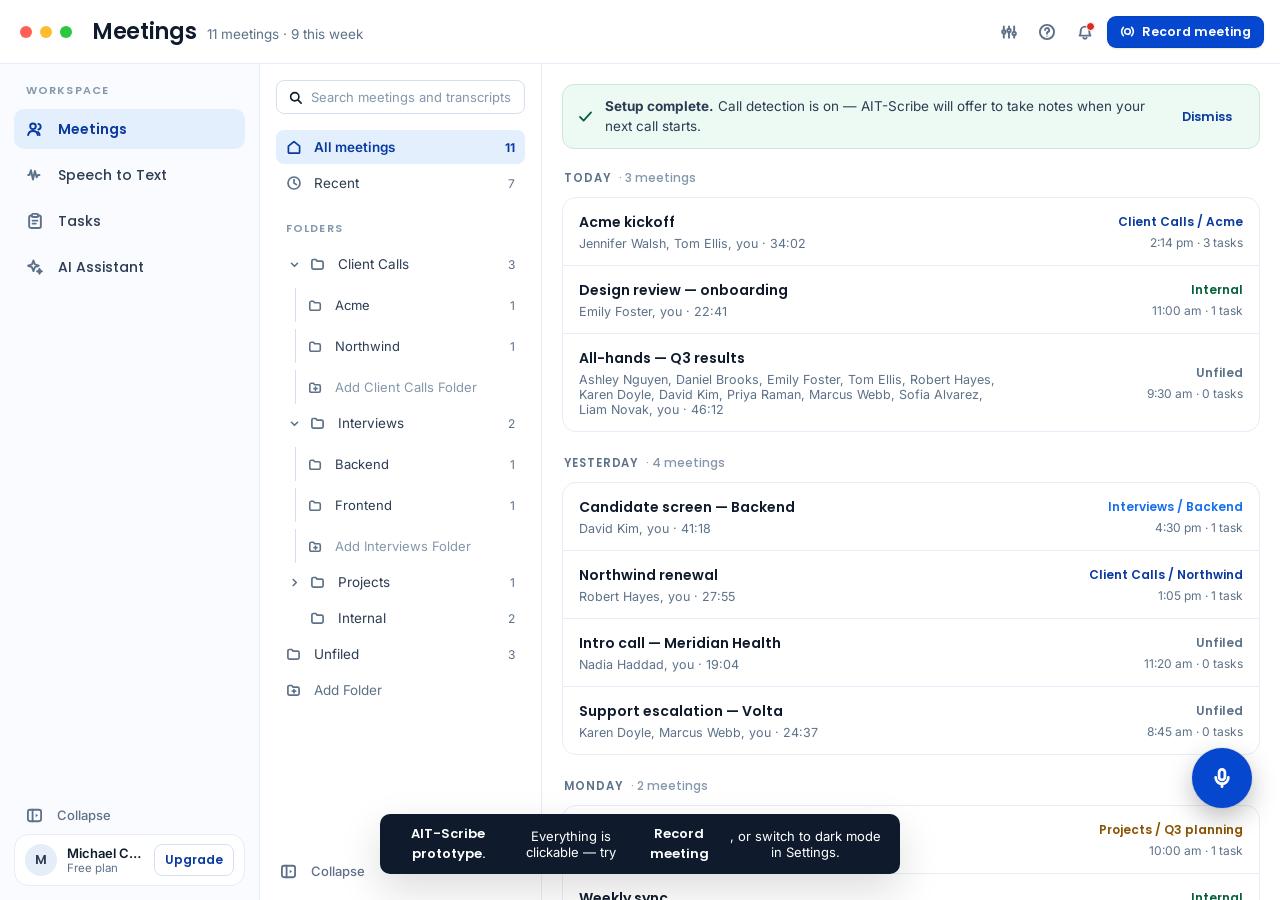
==== commit 73000899: "changes sub-folder names, added sub folder detail page, added folder detail page, added ask ai in me" ====
--- a/index.html
+++ b/index.html
@@ -591,13 +591,21 @@
 .sendb:hover{background:var(--brandFillHov)}
 .sendb.off{background:var(--sunk);box-shadow:none;cursor:not-allowed}
 .compbox .sendb.off .ic{color:var(--ter)}
-.msg{display:flex;gap:12px;margin-bottom:20px}
+.msg{display:flex;gap:10px;margin-bottom:18px;align-items:flex-end}
+/* row-reverse makes flex-start the right edge, so the user's turn packs right
+   with its avatar outermost — no margin-left:auto needed */
+.msg.u{flex-direction:row-reverse}
 .msg .who{width:30px;height:30px;border-radius:9px;flex:0 0 auto;display:flex;align-items:center;
   justify-content:center;font-family:Poppins,sans-serif;font-size:12px;font-weight:600}
 .msg.u .who{background:var(--tint);color:var(--brandInk)}
 .msg.a .who{background:var(--ink);color:var(--surf)}
-.msg .tx{font-size:13.5px;line-height:1.65;color:var(--ink2)}
+.msg .tx{font-size:13.5px;line-height:1.6;color:var(--ink2);padding:10px 14px;border-radius:15px;
+  max-width:min(76%,620px)}
+.msg.a .tx{background:var(--sunk);border:1px solid var(--line);border-bottom-left-radius:5px}
+.msg.u .tx{background:var(--tint);color:var(--ink);border:1px solid transparent;
+  border-bottom-right-radius:5px}
 .msg .tx b{color:var(--ink)}
+.msg.a .tx.typing{padding:13px 16px}
 .src{display:inline-flex;align-items:center;gap:6px;margin-top:10px;font-size:12.5px;
   color:var(--brandInk);background:var(--tint2);border:1px solid var(--tint);border-radius:16px;
   padding:4px 11px;cursor:pointer}
@@ -910,6 +918,90 @@
 .dgrid{display:flex;gap:10px;flex-wrap:wrap;align-items:center}
 /* rows of sample chips; opts the row into the host-scoped .live / .badge rules */
 .dchips{}
+
+/* ══════════════════════════════ folder detail ══════════════════════════════ */
+/* A top-level folder shows its sub-folders as cards and then its own meetings;
+   a sub-folder shows the rolled-up notes instead, since it has no children. */
+.fhead{display:flex;align-items:flex-start;gap:14px;margin-bottom:18px;flex-wrap:wrap}
+.fhead .fi{width:44px;height:44px;border-radius:13px;background:var(--tint);color:var(--brandInk);
+  display:flex;align-items:center;justify-content:center;flex:0 0 auto}
+.fhead .ft{min-width:0;flex:1}
+.fhead h1{font-family:Poppins,sans-serif;font-size:24px;font-weight:600;letter-spacing:-.015em;
+  display:flex;align-items:center;gap:9px;flex-wrap:wrap}
+.fhead h1 .edit{opacity:0;color:var(--sec);display:inline-flex;pointer-events:none}
+.fhead:hover h1 .edit{opacity:1}
+.fhead .fs{font-size:13px;color:var(--sec);margin-top:5px;display:flex;align-items:center;
+  gap:9px;flex-wrap:wrap}
+.fhead .fa{margin-left:auto;display:flex;gap:8px;flex:0 0 auto;flex-wrap:wrap}
+.fcards{display:grid;grid-template-columns:repeat(auto-fill,minmax(224px,1fr));gap:12px;margin-bottom:24px}
+.fcard{border:1px solid var(--line);border-radius:14px;padding:15px;cursor:pointer;background:var(--surf);
+  display:flex;flex-direction:column;gap:10px;transition:border-color .14s,box-shadow .14s}
+.fcard:hover{border-color:var(--brand);box-shadow:var(--shadow2)}
+.fcard .top{display:flex;align-items:center;gap:10px}
+.fcard .top .fi{width:32px;height:32px;border-radius:10px;background:var(--tint2);color:var(--brandInk);
+  display:flex;align-items:center;justify-content:center;flex:0 0 auto}
+.fcard .nm{font-family:Poppins,sans-serif;font-size:14px;font-weight:600;flex:1;min-width:0;
+  overflow:hidden;text-overflow:ellipsis;white-space:nowrap}
+.fcard .fm{width:24px;height:24px;border-radius:7px;display:flex;align-items:center;
+  justify-content:center;color:var(--ter);flex:0 0 auto;opacity:0;pointer-events:none}
+.fcard:hover .fm{opacity:1;pointer-events:auto}
+.fcard .fm:hover{background:var(--sunk);color:var(--ink2)}
+.fcard .ds{font-size:12.5px;color:var(--sec);line-height:1.5;display:-webkit-box;
+  -webkit-line-clamp:2;-webkit-box-orient:vertical;overflow:hidden}
+.fcard .mt{font-size:12px;color:var(--ter);display:flex;align-items:center;gap:8px;flex-wrap:wrap;
+  margin-top:auto}
+.fcard .mt b{color:var(--ink2);font-family:Poppins,sans-serif;font-weight:600}
+.fcard.add{border-style:dashed;align-items:center;justify-content:center;text-align:center;
+  color:var(--sec);min-height:118px}
+.fcard.add:hover{color:var(--brandInk)}
+.fcard.add .nm{font-size:13px;white-space:normal;text-align:center;flex:0 0 auto}
+/* the rolled-up notes on a sub-folder page reuse the meeting note sections but
+   need a source chip per line, since each line came from a different call */
+.rollgrid{display:grid;grid-template-columns:1fr 340px;gap:26px;align-items:start}
+.bul li .from{font-size:11.5px;color:var(--ter);white-space:nowrap;margin-left:auto;flex:0 0 auto;
+  cursor:pointer;font-family:Poppins,sans-serif;font-weight:600}
+.bul li .from:hover{color:var(--brandInk);text-decoration:underline}
+#frame.w2 .rollgrid{grid-template-columns:1fr}
+
+/* ══════════════════════════════ attendees ══════════════════════════════ */
+.attx{display:inline-flex;align-items:center;gap:6px;font-size:12.5px;color:var(--ink2);
+  font-family:Poppins,sans-serif;font-weight:600;cursor:pointer;border-radius:7px;padding:3px 7px;
+  margin-left:2px}
+.attx:hover{background:var(--sunk);color:var(--brandInk)}
+.faces i.more{background:var(--sunk)!important;color:var(--sec);font-size:10px}
+.prow{display:flex;align-items:center;gap:10px;padding:7px 8px;border-radius:8px}
+.prow:hover{background:var(--sunk)}
+.prow .av{width:26px;height:26px;border-radius:50%;flex:0 0 auto;display:flex;align-items:center;
+  justify-content:center;font-size:10.5px;font-weight:700;color:#FFF;font-family:Poppins,sans-serif}
+.prow .nm{flex:1;min-width:0;font-size:13px;color:var(--ink2)}
+.prow .nm span{display:block;font-size:11px;color:var(--ter);margin-top:1px;overflow:hidden;
+  text-overflow:ellipsis;white-space:nowrap}
+.prow .rm{width:24px;height:24px;border-radius:7px;display:flex;align-items:center;
+  justify-content:center;color:var(--ter);flex:0 0 auto;cursor:pointer;opacity:.45;
+  transition:opacity .12s}
+.prow:hover .rm{opacity:1}
+.prow .rm:hover{background:var(--dangerTint);color:var(--dangerInk)}
+.prow .me{font-size:11px;color:var(--ter);font-family:Poppins,sans-serif;font-weight:600;flex:0 0 auto}
+
+/* ══════════════════════════════ meeting assistant panel ══════════════════════════════ */
+/* Shares .panel with the task details panel, so only the chat body differs. */
+.app.mchat .notesgrid,.app.mchat .rollgrid{grid-template-columns:1fr;gap:18px}
+.app.mchat .notesgrid{overflow-y:auto}
+.panel.chat .pb2{padding:18px 18px 0;gap:0;flex:1}
+.panel .cfoot{padding:0 18px 16px;flex:0 0 auto}
+.panel .cfoot .comp{margin-top:0;padding-top:10px}
+.panel .cfoot .compbox{padding:9px 11px;border-radius:11px}
+.panel .cfoot .compbox input{font-size:13px}
+.panel.chat .msg{margin-bottom:15px}
+.panel.chat .msg .tx{max-width:82%;font-size:13px}
+.panel.chat .msg .who{width:26px;height:26px;border-radius:8px}
+.cempty{font-size:13px;color:var(--sec);line-height:1.6}
+.cchips{display:flex;flex-direction:column;gap:8px;margin-top:14px}
+.cchips span{border:1px solid var(--line2);border-radius:10px;padding:9px 12px;font-size:12.5px;
+  color:var(--ink2);cursor:pointer;display:flex;align-items:center;gap:9px;background:var(--surf)}
+.cchips span:hover{border-color:var(--brand);color:var(--brandInk)}
+.cchips span .ic{color:var(--sec);flex:0 0 auto}
+.cchips span:hover .ic{color:var(--brandInk)}
 .hidden{display:none!important}
 </style>
 </head>
@@ -1009,21 +1101,28 @@
 
 /* ══════════════════════════════════ data ══════════════════════════════════ */
 const AV={J:'#C24600',T:'#1570EF',M:'#0A7548',E:'#7C3AED',D:'#8A5300',R:'#0E7490',A:'#BE185D',K:'#4D7C0F'};
-const F=(n,i)=>({n,i,c:AV[i]||'#C24600'});
+const F=(n,i,e)=>({n,i,c:AV[i]||'#C24600',e:e||''});
+/* email is optional on purpose: the attendee popover has to show both states,
+   because only people with one can be sent the notes */
 
 function seed(){return{
-user:{name:'Michael Carter',initial:'M',plan:'Free'},
+user:{name:'Michael Carter',initial:'M',plan:'Free',email:'michael.carter@example.com'},
 folders:[{id:'client',name:'Client Calls'},
-           {id:'f-acme',name:'Acme',parent:'client'},
-           {id:'f-northwind',name:'Northwind',parent:'client'},
+           {id:'f-acme',name:'Acme',parent:'client',
+            sum:'The Acme rollout is agreed in principle at 400 seats with a March go-live, and the commercials are close to final. Everything now hangs on two things: the revised pricing sheet reaching Jennifer before her internal review, and Legal clearing the data-processing addendum, which Tom has made a condition of signature.'},
+           {id:'f-northwind',name:'Northwind',parent:'client',
+            sum:'Northwind will renew on a two-year term provided the uplift holds at 4%. Robert has the authority to sign but needs the final figure in writing before he takes it to finance, so the whole renewal is waiting on one document.'},
          {id:'interviews',name:'Interviews'},
-           {id:'f-backend',name:'Backend',parent:'interviews'},
-           {id:'f-frontend',name:'Frontend',parent:'interviews'},
+           {id:'f-backend',name:'Backend',parent:'interviews',
+            sum:'One candidate screened for the senior backend role. Strong on distributed systems and incident response, noticeably lighter on data modelling than the role calls for. Recommendation is to progress with a take-home scoped at exactly that gap.'},
+           {id:'f-frontend',name:'Frontend',parent:'interviews',
+            sum:'One frontend screen so far. Good product instincts and unusually strong accessibility awareness. The candidate is willing to do the take-home but wants a stated time budget before committing, which we have agreed to cap at four hours.'},
          {id:'projects',name:'Projects'},
-           {id:'f-q3',name:'Q3 planning',parent:'projects'},
+           {id:'f-q3',name:'Q3 planning',parent:'projects',
+            sum:'Headcount, not scope, is the binding constraint this quarter. Migration work takes priority over the reporting rebuild, and the plan cannot be finalised until Ashley has the headcount numbers ahead of Friday\u2019s budget lock.'},
          {id:'internal',name:'Internal'}],
 meetings:[
- {id:'m1',title:'Acme kickoff',people:[F('Jennifer Walsh','J'),F('Tom Ellis','T'),F('you','M')],
+ {id:'m1',title:'Acme kickoff',people:[F('Jennifer Walsh','J','jennifer.walsh@acme.com'),F('Tom Ellis','T','t.ellis@acme.com'),F('you','M')],
   group:'Today',day:'11 Aug 2026',time:'2:14 pm',dur:'34:02',folder:'f-acme',fups:3,
   notes:{summary:'Kickoff for the Acme rollout. Jennifer confirmed a 400-seat starting licence with a March go-live, contingent on revised pricing landing before her internal review on Friday. Tom raised the data-processing addendum as a blocker for signature, and both sides agreed a technical deep-dive is needed before scoping the migration.',
    decisions:[['400 seats at the starting tier, revisited at 90 days.','12:04'],
@@ -1040,7 +1139,7 @@
    ['21:55','You','And who owns SSO configuration on your side?',''],
    ['22:03','Tom Ellis','Good question. I will have to come back to you on that one.',''],
    ['27:12','Jennifer Walsh','For the deep-dive, I want our platform team in the room, not just procurement.','Source of task 3']]},
- {id:'m2',title:'Design review — onboarding',people:[F('Emily Foster','E'),F('you','M')],
+ {id:'m2',title:'Design review — onboarding',people:[F('Emily Foster','E','emily@aithinkers.com'),F('you','M')],
   group:'Today',day:'11 Aug 2026',time:'11:00 am',dur:'22:41',folder:'internal',fups:1,
   notes:{summary:'Walkthrough of the reworked onboarding flow. Emily approved the three-step setup but pushed back on the empty-state copy, which she felt over-explains the mechanics rather than the next action.',
    decisions:[['Three-step setup checklist ships as designed.','04:10'],['Empty-state copy to be rewritten before handoff.','15:22']],
@@ -1056,7 +1155,7 @@
   mynotes:'Strong on distributed systems. Data modelling is the gap.',
   transcript:[['36:40','You','I think we take this to the technical round.',''],
    ['38:02','David Kim','I would scope the take-home around data modelling, since that is where the gap is.','Source of task 1']]},
- {id:'m4',title:'Northwind renewal',people:[F('Robert Hayes','R'),F('you','M')],
+ {id:'m4',title:'Northwind renewal',people:[F('Robert Hayes','R','r.hayes@northwind.co'),F('you','M')],
   group:'Yesterday',day:'10 Aug 2026',time:'1:05 pm',dur:'27:55',folder:'f-northwind',fups:4,
   notes:{summary:'Renewal conversation for Northwind. Robert wants the uplift held at 4% and is prepared to sign a two-year term to get it. He needs the final figure confirmed in writing before he takes it to finance.',
    decisions:[['Uplift held at 4% for a two-year term.','09:30'],['Final figure to be confirmed in writing.','21:14']],
@@ -1087,7 +1186,35 @@
   notes:{summary:'Frontend screen. Good product instincts and accessibility awareness; wants clarity on the take-home time budget before committing.',
    decisions:[['Send the take-home with an explicit four-hour cap.','33:20']],questions:[]},
   mynotes:'Good a11y awareness. Wants a time cap on the take-home.',
-  transcript:[['33:20','Tom Ellis','Send it over with a hard four-hour cap and I will do it this weekend.','Source of task 1']]}],
+  transcript:[['33:20','Tom Ellis','Send it over with a hard four-hour cap and I will do it this weekend.','Source of task 1']]},
+ {id:'m9',title:'All-hands — Q3 results',
+  people:[F('Ashley Nguyen','A','ashley@aithinkers.com'),F('Daniel Brooks','D','daniel@aithinkers.com'),
+          F('Emily Foster','E','emily@aithinkers.com'),F('Tom Ellis','T'),
+          F('Robert Hayes','R'),F('Karen Doyle','K'),F('David Kim','D'),F('Priya Raman','P'),
+          F('Marcus Webb','M'),F('Sofia Alvarez','S'),F('Liam Novak','L'),F('you','M')],
+  group:'Today',day:'11 Aug 2026',time:'9:30 am',dur:'46:12',folder:'',fups:0,
+  notes:{summary:'Company-wide read-out of the quarter. Revenue landed ahead of plan on the back of two large renewals; hiring is behind, which is now the main constraint on the Q4 roadmap. Leadership committed to publishing the revised roadmap before the end of the month.',
+   decisions:[['Q4 roadmap to be republished with the revised hiring plan.','31:20'],
+              ['Renewals team gets one additional headcount ahead of other teams.','38:05']],
+   questions:[['Does the hiring freeze apply to backfills as well as new roles?','41:52']]},
+  mynotes:'Revenue ahead of plan. Hiring is the constraint.\nRoadmap republished before month end.',
+  transcript:[['31:20','Ashley Nguyen','We will republish the Q4 roadmap once the hiring plan is settled — before the end of the month.',''],
+   ['38:05','Daniel Brooks','Renewals gets the next head. That is the one team where the pipeline is the bottleneck.',''],
+   ['41:52','Priya Raman','Is the freeze on backfills too, or only new roles?','']]},
+ {id:'m10',title:'Intro call — Meridian Health',people:[F('Nadia Haddad','N','n.haddad@meridianhealth.org'),F('you','M')],
+  group:'Yesterday',day:'10 Aug 2026',time:'11:20 am',dur:'19:04',folder:'',fups:0,
+  notes:{summary:'First conversation with Meridian Health. They are replacing a manual note-taking process across 60 clinicians and are early in the evaluation. Procurement will not engage until their security review is complete.',
+   decisions:[['Security questionnaire goes out before any commercial discussion.','12:30']],
+   questions:[['Who owns the security review on their side?','16:40']]},
+  mynotes:'60 clinicians. Security review gates everything.',
+  transcript:[['12:30','Nadia Haddad','Send the security questionnaire first. We cannot talk numbers until that clears.',''],
+   ['16:40','You','And who owns that review internally?','']]},
+ {id:'m11',title:'Support escalation — Volta',people:[F('Karen Doyle','K'),F('Marcus Webb','M'),F('you','M')],
+  group:'Yesterday',day:'10 Aug 2026',time:'8:45 am',dur:'24:37',folder:'',fups:0,
+  notes:{summary:'Escalation review after Volta lost transcripts on two recorded calls. Root cause was a failed upload retry rather than data loss; both recordings were recovered from the local cache. Volta asked for a written incident note.',
+   decisions:[['Send Volta a written incident note by end of week.','18:15']],questions:[]},
+  mynotes:'Not data loss — failed retry. Both recovered.\nWritten incident note owed.',
+  transcript:[['18:15','Karen Doyle','They want something in writing. A short incident note is enough, but it has to come this week.','']]}],
 tasks:[
  {id:'t1',title:'Send the revised pricing sheet to Jennifer',mid:'m1',due:'2 days late',late:true,pri:'hi',done:false,grp:'Overdue',quote:'I need the revised pricing in front of me before Friday. I am presenting it internally and I cannot go in with the old numbers.',who:'Jennifer Walsh',at:'11:48'},
  {id:'t2',title:'Loop in Legal on the data-processing addendum',mid:'m1',due:'Yesterday',late:true,pri:'hi',done:false,grp:'Overdue',quote:'The data-processing addendum has to be reviewed before I can sign anything.',who:'Tom Ellis',at:'12:19'},
@@ -1134,9 +1261,10 @@
 
 /* ══════════════════════════════════ state ══════════════════════════════════ */
 let db=seed();
-const S={route:'meetings',view:'all',mid:null,tab:'notes',tid:null,cid:'c1',
+const S={route:'meetings',view:'all',mid:null,fid:null,tab:'notes',tid:null,cid:'c1',
   settings:false,spane:'appearance',share:false,menu:null,panel:false,
   openF:{client:true,interviews:true},
+  mpanel:false,mtyping:false,
   bub:{x:null,y:null,rec:false,secs:0},
   railmin:false,listmin:false,q:'',tq:'',vq:'',taskFilter:'all',showDone:false,
   speakers:'All speakers',range:'week',
@@ -1215,6 +1343,30 @@
 const folderColor=id=>({client:'var(--brandInk)',internal:'var(--okInk)',
   interviews:'var(--info)',projects:'var(--warnInk)'}[rootOf(id)]||'var(--sec)');
 const newFolderId=()=>'f'+Math.random().toString(36).slice(2,8);
+/* A sub-folder control is named after the folder it will sit in — "Add Client
+   Calls Folder" — so the destination is unambiguous wherever the button appears.
+   Passing no id gives the top-level wording. */
+const addFolderLabel=id=>id?`Add ${folderName(id)} Folder`:'Add Folder';
+const folderMeetings=id=>db.meetings.filter(m=>inFolder(m,id));
+/* Decisions and open questions are rolled up from the member meetings, each line
+   keeping a link back to the call it was said on. */
+const folderLines=(id,key)=>folderMeetings(id).flatMap(m=>
+  (m.notes&&m.notes[key]||[]).map(d=>({tx:d[0],at:d[1],mid:m.id,mt:m.title})));
+const folderTasks=id=>{const ids=folderMeetings(id).map(m=>m.id);
+  return db.tasks.filter(t=>ids.includes(t.mid)&&!t.done);};
+/* Seeded sub-folders carry a written summary; anything the user creates gets a
+   derived one so the page never looks broken. */
+function folderSummary(id){
+  const f=folder(id);
+  if(f&&f.sum)return f.sum;
+  const ms=folderMeetings(id),n=ms.length;
+  if(!n)return id===''?'Nothing is waiting to be filed — every meeting has a folder.'
+    :'Nothing has been filed here yet. Move a meeting in and AIT-Scribe will roll its notes up on this page.';
+  const who=[...new Set(ms.flatMap(m=>m.people.map(x=>x.n)).filter(x=>x!=='you'))];
+  return `${n} meeting${n>1?'s':''} filed here, with ${who.slice(0,3).join(', ')}${
+    who.length>3?` and ${who.length-3} other${who.length-3>1?'s':''}`:''}. `+
+    `A written summary appears once AIT-Scribe has read across all of them.`;
+}
 const openTasks=()=>db.tasks.filter(t=>!t.done);
 const taskCount=id=>db.tasks.filter(t=>t.mid===id).length;
 const overdue=()=>db.tasks.filter(t=>!t.done&&t.late);
@@ -1297,8 +1449,8 @@
   if(!kids.length||!S.openF[f.id])return folderRow(f,false);
   return folderRow(f,false)+kids.map(k=>folderRow(k,true)).join('')+
     `<a class="sub" data-a="newfolder" data-p="${f.id}" style="color:var(--ter)"
-       title="New sub-folder in ${esc(f.name)}">${ic('folderplus',15)}
-      <span class="lbl">New sub-folder</span></a>`;
+       title="${esc(addFolderLabel(f.id))}">${ic('folderplus',15)}
+      <span class="lbl">${esc(addFolderLabel(f.id))}</span></a>`;
 }
 function listMeetings(){
   const all=db.meetings.length,rec=db.meetings.filter(m=>['Today','Yesterday'].includes(m.group)).length;
@@ -1312,8 +1464,10 @@
     ${db.meetings.length?`<div class="slabel">Folders</div>
     <div class="views">
      ${topFolders().map(f=>folderRows(f)).join('')}
-     <a data-a="newfolder" data-p="" style="color:var(--sec)" title="New folder">${
-        ic('folderplus',16)}<span class="lbl">New folder</span></a>
+     ${folderCount('')?v(S.view==='unfiled','folder','Unfiled',
+        cnt(folderCount('')),'view','unfiled'):''}
+     <a data-a="newfolder" data-p="" style="color:var(--sec)" title="Add Folder">${
+        ic('folderplus',16)}<span class="lbl">Add Folder</span></a>
     </div>`:`<div class="note">Folders appear here once AIT&#8209;Scribe files your first call.</div>`}
     </div></div>`;
 }
@@ -1384,7 +1538,6 @@
 /* ══════════════════════════════════ meetings ══════════════════════════════════ */
 function viewMeetings(){
   let list=db.meetings.slice();
-  if(S.view.startsWith('f:'))list=list.filter(m=>inFolder(m,S.view.slice(2)));
   if(S.view==='recent')list=list.filter(m=>['Today','Yesterday'].includes(m.group));
   if(S.q)list=list.filter(m=>(m.title+' '+m.people.map(p=>p.n).join(' ')+' '+
     m.transcript.map(t=>t[2]).join(' ')).toLowerCase().includes(S.q.toLowerCase()));
@@ -1430,14 +1583,133 @@
          <span class="mt">${m.time} · ${taskCount(m.id)} task${taskCount(m.id)===1?'':'s'}</span>`}</span></div>`}).join('')}
     </div>`).join('')}</div>`;
 }
+/* ══════════════════════════════════ folder detail ══════════════════════════════════ */
+/* One row per meeting, shared by the folder page and the Unfiled page. `showFolder`
+   forces the move-to-folder control visible, which is the whole point of Unfiled. */
+function meetingRow(m,showFolder){
+  const live=S.rec&&S.rec.mid===m.id;
+  return `<div class="mrow" data-a="open" data-p="${m.id}">
+    <span><span class="t">${esc(m.title)}</span>
+      <span class="s">${m.people.length} attendee${m.people.length===1?'':'s'} · ${
+        live?'recording now':m.dur}</span></span>
+    ${live?'':`<span class="macts" ${showFolder?'style="opacity:1;pointer-events:auto"':''}>
+      <span data-a="menu" data-p="folder:${m.id}" title="Move to folder">${ic('folder',14)}</span>
+      <span data-a="share" data-p="${m.id}" title="Share">${ic('share',14)}</span>
+      <span class="dg" data-a="confirmDelete" data-p="${m.id}" title="Delete">${ic('trash',14)}</span></span>`}
+    <span class="rt">${live?`<span class="live">${ic('rec',12)}Recording</span>`:
+      `<span class="tg" style="color:${folderColor(m.folder)}">${esc(folderPath(m.folder))}</span>
+       <span class="mt">${m.time} · ${taskCount(m.id)} task${taskCount(m.id)===1?'':'s'}</span>`}</span></div>`;
+}
+function viewFolder(){
+  const id=S.fid,unfiled=id==='';
+  const f=folder(id);
+  if(!unfiled&&!f)return `<div class="body"><div class="empty"><h2>Folder not found</h2>
+    <p>It may have been deleted.</p>
+    <button class="btn s sm" style="margin-top:16px" data-a="go" data-p="meetings">All meetings</button></div></div>`;
+  const kids=unfiled?[]:subFolders(id);
+  const isTop=!unfiled&&!f.parent;
+  const own=db.meetings.filter(m=>m.folder===id);
+  const all=folderMeetings(id);
+  const tasks=folderTasks(id);
+
+  const head=`<div class="fhead">
+    <span class="fi">${ic(unfiled?'file':'folder',21)}</span>
+    <span class="ft"><h1 class="h" ${unfiled?'':`data-a="renamefolder" data-p="${id}" style="cursor:text"`}>${
+        esc(unfiled?'Unfiled':f.name)}${unfiled?'':`<span class="edit">${ic('edit',15)}</span>`}</h1>
+      <span class="fs">${unfiled?'Not in a folder yet'
+        :isTop?`Top-level folder${kids.length?` · ${kids.length} folder${kids.length>1?'s':''}`:''}`
+        :`In ${esc(folderName(f.parent))}`}
+        <span class="sp" style="width:3px;height:3px;border-radius:50%;background:var(--ter)"></span>
+        <span>${all.length} meeting${all.length===1?'':'s'}</span>
+        ${tasks.length?`<span class="sp" style="width:3px;height:3px;border-radius:50%;background:var(--ter)"></span>
+          <span>${tasks.length} open task${tasks.length===1?'':'s'}</span>`:''}</span></span>
+    <span class="fa">
+      ${isTop?`<button class="btn p sm" data-a="newfolder" data-p="${id}">${
+        ic('folderplus',15)}${esc(addFolderLabel(id))}</button>`:''}
+      ${unfiled?'':`<button class="btn s sm" data-a="menu" data-p="fmenu:${id}">${ic('dots',15)}</button>`}
+    </span></div>`;
+
+  /* Unfiled is the one page whose job is to get meetings out of it */
+  if(unfiled){
+    return `<div class="body">${head}
+      <div class="notice info" style="margin-bottom:20px">${ic('info',17)}
+        <span><b>These calls have no folder.</b> AIT-Scribe could not tell where they belonged, or
+        filing was off when they were recorded. Use ${ic('folder',13)} on a row — or the folder chip
+        inside a meeting — to move one, and you can create a folder from the same menu.</span></div>
+      ${all.length?`<div class="card">${all.map(m=>meetingRow(m,true)).join('')}</div>`
+        :`<div class="empty" style="padding-bottom:60px"><span class="ico">${ic('check',27,1.5)}</span>
+          <h2>Everything is filed</h2><p>Nothing is waiting for a folder.</p></div>`}</div>`;
+  }
+
+  /* A top-level folder leads with its sub-folders; a sub-folder has none, so it
+     leads with the notes rolled up across the calls filed in it. */
+  const cards=isTop?`<div class="ghd">Folders <span class="n">· ${kids.length}</span></div>
+    <div class="fcards">${kids.map(k=>{
+      const km=folderMeetings(k.id),kt=folderTasks(k.id);
+      return `<div class="fcard" data-a="view" data-p="f:${k.id}">
+        <div class="top"><span class="fi">${ic('folder',16)}</span>
+          <span class="nm">${esc(k.name)}</span>
+          <span class="fm" data-a="menu" data-p="fmenu:${k.id}" title="Folder options">${ic('dots',14)}</span></div>
+        <div class="ds">${esc(folderSummary(k.id))}</div>
+        <div class="mt"><b>${km.length}</b> meeting${km.length===1?'':'s'}
+          ${kt.length?`<span>·</span><b>${kt.length}</b> open task${kt.length===1?'':'s'}`:''}</div></div>`}).join('')}
+      <div class="fcard add" data-a="newfolder" data-p="${id}">
+        ${ic('folderplus',20)}<span class="nm">${esc(addFolderLabel(id))}</span></div></div>`:'';
+
+  const roll=isTop?'':rollup(id);
+
+  const mlist=`<div class="ghd">${isTop?'Meetings in this folder':'Meetings'}
+      <span class="n">· ${(isTop?own:all).length}</span>${
+      isTop&&all.length>own.length?`<span class="n" style="margin-left:auto;text-transform:none;
+        letter-spacing:0">${all.length-own.length} more in its folders</span>`:''}</div>
+    ${(isTop?own:all).length?`<div class="card">${(isTop?own:all).map(m=>meetingRow(m)).join('')}</div>`
+      :`<div class="card" style="padding:26px 20px;text-align:center;font-size:13px;color:var(--sec)">
+        ${isTop?'No meetings sit directly in this folder — they are all in its sub-folders.'
+          :'Nothing filed here yet.'}</div>`}`;
+
+  return `<div class="body">${head}${cards}${roll}${mlist}</div>`;
+}
+/* Summary, decisions, open questions and open tasks, read across every meeting
+   filed in the folder. */
+function rollup(id){
+  const dec=folderLines(id,'decisions'),qs=folderLines(id,'questions'),tasks=folderTasks(id);
+  const src=l=>`<span class="from" data-a="open" data-p="${l.mid}" title="${
+    esc(l.mt)} · ${l.at}">${esc(l.mt.length>22?l.mt.slice(0,21)+'…':l.mt)} &rsaquo;</span>`;
+  return `<div class="rollgrid" style="margin-bottom:24px">
+    <div>
+      <div class="sec"><h3>${ic('spark',15)}Summary</h3><p>${esc(folderSummary(id))}</p></div>
+      ${dec.length?`<div class="sec"><h3>${ic('checkc',15)}Decisions <span class="n"
+          style="font-weight:500;color:var(--ter);font-size:12px">· ${dec.length}</span></h3>
+        <ul class="bul">${dec.map(l=>`<li><span class="dot"></span><span>${esc(l.tx)}</span>${src(l)}</li>`).join('')}</ul></div>`:''}
+      ${qs.length?`<div class="sec"><h3>${ic('alertc',15)}Open questions <span class="n"
+          style="font-weight:500;color:var(--ter);font-size:12px">· ${qs.length}</span></h3>
+        <ul class="bul">${qs.map(l=>`<li><span class="dot"></span><span>${esc(l.tx)}</span>${src(l)}</li>`).join('')}</ul></div>`:''}
+      ${!dec.length&&!qs.length?`<div class="sec"><p style="color:var(--sec)">No decisions or open
+        questions have come out of these calls yet.</p></div>`:''}
+    </div>
+    <div><div class="sec"><h3>${ic('list',15)}Open tasks
+      <span class="jump" data-a="go" data-p="tasks">View in Tasks &rsaquo;</span></h3>
+      ${tasks.length?`<div class="card">${tasks.map(t=>taskRow(t,true)).join('')}</div>`
+        :`<div class="card" style="padding:22px;text-align:center;font-size:13px;color:var(--sec)">
+          Nothing open from this folder.</div>`}</div></div></div>`;
+}
+
 /* ══════════════════════════════════ meeting detail ══════════════════════════════════ */
-function faces(m){return `<span class="faces">${m.people.map(p=>
-  `<i style="background:${p.c}" title="${esc(p.n)}">${p.i}</i>`).join('')}</span>`;}
+/* Avatars only, capped so a twelve-person all-hands does not push the meta row
+   onto a second line — the remainder becomes a +N chip. Names live in the
+   attendee popover now. */
+function faces(m,max=6){
+  const shown=m.people.slice(0,max),rest=m.people.length-shown.length;
+  return `<span class="faces">${shown.map(p=>
+    `<i style="background:${p.c}" title="${esc(p.n)}">${p.i}</i>`).join('')}${
+    rest>0?`<i class="more" title="${esc(m.people.slice(max).map(x=>x.n).join(', '))}">+${rest}</i>`:''}</span>`;
+}
 function titleBlock(m,extra){
   return `<div class="titleblk"><h1 class="h" data-a="rename" data-p="${m.id}" style="cursor:text">${esc(m.title)}
       <span class="edit">${ic('edit',15)}</span></h1>
-    <div class="metarow">${faces(m)}<span>${m.people.map(p=>p.n).join(', ')}</span>
-      <span class="addp" data-a="addperson" data-p="${m.id}">${ic('userplus',13)}Add person</span><span class="sp"></span>
+    <div class="metarow">${faces(m)}
+      <span class="attx" data-a="menu" data-p="people:${m.id}" title="Attendees">${
+        m.people.length} attendee${m.people.length===1?'':'s'} ${ic('chevd',12)}</span><span class="sp"></span>
       <span>${m.day}, ${m.time}</span>${extra}<span class="sp"></span>
       <span class="fchipx" data-a="menu" data-p="folder:${m.id}">${ic('folder',14)}${esc(folderPath(m.folder))} ${ic('chevd',12)}</span>
     </div></div>`;
@@ -1472,9 +1744,9 @@
         <div class="hint" style="margin-top:10px">Jot key points as they come up — AI notes expand them into
         a summary, decisions and tasks when you stop.</div></div>`;
     }
-    body+=`<div class="comp"><div class="compbox">${ic('spark',17)}
-      <input placeholder="Ask anything about this meeting so far…" data-a="askMeeting">
-      <span class="sendb" data-a="askSend">${ic('send',15,2)}</span></div></div>`;
+    body+=`<div class="comp"><div class="compbox" data-a="mchat" style="cursor:pointer">${ic('spark',17)}
+      <span style="flex:1;font-size:13.5px;color:var(--ter)">Ask anything about this meeting so far…</span>
+      <span class="sendb">${ic('send',15,2)}</span></div></div>`;
     return `<div class="body">${titleBlock(m,'')}${body}</div>`;
   }
   if(S.busy){
@@ -2148,14 +2420,15 @@
       `<a data-a="movefolder" data-p="${id}|${x.id}" ${i?'style="padding-left:26px"':''}>${
         ic('folder',15)}${esc(x.name)}
       ${m.folder===x.id?`<span class="k">${ic('check',13)}</span>`:''}</a>`).join('')).join('')}
-    <hr><a data-a="newfolder" data-p="|${id}">${ic('folderplus',15)}New folder…</a></div>`;}
+    <hr><a data-a="newfolder" data-p="|${id}">${ic('folderplus',15)}Add Folder…</a></div>`;}
   if(kind==='fmenu'){const f=folder(id);if(!f)return '';const pos=S.menuXY||{x:300,y:240};
    const kids=subFolders(id);
    return `<div class="scrim" style="background:transparent" data-a="closemenu"></div>
    <div class="menu" style="left:${clampX(pos.x,246)}px;top:${clampY(pos.y,260)}px;width:246px">
     <div class="mh">${esc(folderPath(id))}</div>
     <a data-a="view" data-p="f:${id}">${ic('folder',15)}Open folder<span class="k">${folderCount(id)}</span></a>
-    ${f.parent?'':`<a data-a="newfolder" data-p="${id}">${ic('folderplus',15)}New sub-folder…</a>`}
+    ${f.parent?'':`<a data-a="newfolder" data-p="${id}">${ic('folderplus',15)}${
+      esc(addFolderLabel(id))}…</a>`}
     <a data-a="renamefolder" data-p="${id}">${ic('edit',15)}Rename…</a><hr>
     <a class="dg" data-a="delfolder" data-p="${id}">${ic('trash',15)}Delete folder</a>
     <div class="fn">${kids.length?`Its ${kids.length} sub-folder${kids.length>1?'s':''} go too. `:''}${
@@ -2192,6 +2465,21 @@
         .map(([k,l])=>`<div class="srow" style="padding:11px 2px"><span class="t">${l}</span>
           <span class="a"><span class="keycap">${k}</span></span></div>`).join('')}
     </div></div>`;
+  if(kind==='people'){const m=meeting(id);if(!m)return '';const pos=S.menuXY||{x:300,y:200};
+   return `<div class="scrim" style="background:transparent" data-a="closemenu"></div>
+   <div class="menu" style="left:${clampX(pos.x,276)}px;top:${clampY(pos.y,340)}px;width:276px">
+    <div class="mh">${m.people.length} attendee${m.people.length===1?'':'s'}</div>
+    <div style="max-height:246px;overflow-y:auto">${m.people.map((x,i)=>{
+      const me=x.n==='you';
+      return `<div class="prow">
+        <span class="av" style="background:${x.c}">${x.i}</span>
+        <span class="nm">${esc(me?db.user.name:x.n)}${x.e?`<span>${esc(x.e)}</span>`
+          :me?`<span>${esc(db.user.email||'you')}</span>`:'<span>No email</span>'}</span>
+        ${me?`<span class="me">You</span>`
+          :`<span class="rm" data-a="delperson" data-p="${id}|${i}" title="Remove ${esc(x.n)}">${ic('x',13)}</span>`}
+      </div>`}).join('')}</div>
+    <hr><a data-a="addperson" data-p="${id}">${ic('userplus',15)}Add person…</a>
+    <div class="fn">Only people with an email can be sent the notes.</div></div>`;}
   if(kind==='bubmore'){const pos=S.menuXY||{x:FW()-280,y:FH()-320};const g=db.settings;
    return `<div class="scrim" style="background:transparent" data-a="closemenu"></div>
    <div class="menu" style="left:${clampX(pos.x,252)}px;top:${clampY(pos.y,300)}px;width:252px">
@@ -2296,6 +2584,89 @@
    </div></div>`;
 }
 
+/* ══════════════════════════════════ meeting assistant ══════════════════════════════════ */
+/* A side panel rather than a tab, so a question can be asked while the notes or
+   the transcript stay on screen. The thread lives on the meeting, so switching
+   tabs — or leaving and coming back — keeps it. */
+const MCHIPS=[['What did I commit to?','list'],['Summarise this call','file'],
+              ['What was left unresolved?','alertc'],['Draft a recap email','send']];
+function meetingChat(m){
+  if(!m)return '';
+  const msgs=m.chat||[];
+  return `<div class="panel chat"><div class="ph">${ic('spark',17)}<b>Ask about this meeting</b>
+    <span style="margin-left:auto;display:flex;gap:4px">
+      ${msgs.length?`<span class="tbtn" data-a="mclear" data-p="${m.id}" title="Clear this thread">${
+        ic('reset',17)}</span>`:''}
+      <span class="tbtn" data-a="mchat" title="Close">${ic('x',17)}</span></span></div>
+   <div class="pb2">
+    ${msgs.length?msgs.map(x=>`<div class="msg ${x.r}">
+        <span class="who">${x.r==='u'?db.user.initial:ic('spark',14,2)}</span>
+        <span class="tx">${x.tx}</span></div>`).join('')
+      :`<div class="cempty">Ask anything about <b>${esc(m.title)}</b> — the assistant reads this
+        call's transcript and notes only, and answers from what was actually said.
+        <div class="cchips">${MCHIPS.map(([q,i])=>
+          `<span data-a="mask" data-p="${esc(q)}">${ic(i,15)}${q}</span>`).join('')}</div></div>`}
+    ${S.mtyping?`<div class="msg a"><span class="who">${ic('spark',14,2)}</span>
+      <span class="tx typing"><i></i><i></i><i></i></span></div>`:''}
+   </div>
+   <div class="cfoot"><div class="comp"><div class="compbox">
+     <span class="ic" data-a="demo" data-p="dictate your question">${ic('mic',16)}</span>
+     <input placeholder="Ask about this meeting…" data-a="mask" id="mbox">
+     <span class="sendb" data-a="msend">${ic('send',15,2)}</span></div></div></div></div>`;
+}
+/* Canned but not random: each answer is assembled from this meeting's own notes,
+   tasks and transcript, so it stays true to whatever is on screen. */
+function meetingAnswer(m,q){
+  const l=q.toLowerCase();
+  const ts=db.tasks.filter(t=>t.mid===m.id);
+  const cite=` <span class="src" data-a="jump" data-p="${(m.transcript[0]||['00:00'])[0]}">${
+    ic('users',13)}${esc(m.title)} · from the transcript</span>`;
+  if(/commit|task|action|owe|follow/.test(l))
+    return ts.length?`You took ${ts.length} thing${ts.length>1?'s':''} away from this call:<br>${
+      ts.map((t,i)=>`&nbsp;&nbsp;${i+1}.&nbsp; ${esc(t.title)} — <b>${esc(t.due)}</b>.`).join('<br>')}`+
+      `<br>All of them are already on your task list.`
+      :'Nothing was committed on this call — no task came out of it.';
+  if(/summar|recap|overview|what happened|about/.test(l)&&!/email|draft/.test(l))
+    return esc(m.notes.summary||'This call has not been summarised yet.')+cite;
+  if(/draft|email|write|send/.test(l))
+    return `Here is a recap you could send:<br><br>Hi ${esc((m.people.find(x=>x.n!=='you')||{n:'there'}).n.split(' ')[0])},<br><br>`+
+      `Thanks for the time today. ${esc((m.notes.summary||'').split('.')[0])}.`+
+      (m.notes.decisions.length?` To confirm what we agreed: ${
+        m.notes.decisions.map(d=>esc(d[0].replace(/\.$/,'').toLowerCase())).join('; ')}.`:'')+
+      `<br><br>Best,<br>${esc(db.user.name.split(' ')[0])}`;
+  if(/unresolved|open|question|unanswered|unclear/.test(l))
+    return m.notes.questions.length?`${m.notes.questions.length} thing${
+      m.notes.questions.length>1?'s were':' was'} left open:<br>${
+      m.notes.questions.map(x=>`&nbsp;&nbsp;·&nbsp; ${esc(x[0])} <b>(${x[1]})</b>`).join('<br>')}`
+      :'Nothing was left hanging — every question raised on this call got an answer.';
+  if(/decide|decision|agree/.test(l))
+    return m.notes.decisions.length?`${m.notes.decisions.length} decision${
+      m.notes.decisions.length>1?'s':''} came out of it:<br>${
+      m.notes.decisions.map(d=>`&nbsp;&nbsp;·&nbsp; ${esc(d[0])} <b>(${d[1]})</b>`).join('<br>')}`
+      :'No decisions were recorded on this call.';
+  if(/who|attend|people|present/.test(l))
+    return `${m.people.length} people were on it: ${esc(m.people.map(x=>
+      x.n==='you'?db.user.name:x.n).join(', '))}.`;
+  if(/when|time|how long|durat/.test(l))
+    return `${esc(m.day)} at ${esc(m.time)}, and it ran ${m.dur}.`;
+  return `I can only answer from this call. Here is what it covered:<br><br>${
+    esc(m.notes.summary||'No notes have been generated for it yet.')}${cite}`;
+}
+function askMeeting(q){
+  const m=meeting(S.mid);if(!m||!q.trim())return;
+  m.chat=m.chat||[];
+  m.chat.push({r:'u',tx:esc(q.trim())});
+  S.mtyping=true;render();
+  const el=document.querySelector('.panel.chat .pb2');if(el)el.scrollTop=el.scrollHeight;
+  setTimeout(()=>{
+    S.mtyping=false;
+    m.chat.push({r:'a',tx:meetingAnswer(m,q)});
+    render();
+    const e2=document.querySelector('.panel.chat .pb2');if(e2)e2.scrollTop=e2.scrollHeight;
+    const i=document.querySelector('#mbox');if(i)i.focus();
+  },1100);
+}
+
 /* ══════════════════════════════════ render ══════════════════════════════════ */
 function render(){
   document.documentElement.dataset.theme=db.settings.theme;
@@ -2304,11 +2675,27 @@
   if(S.route==='meetings'){lc=listMeetings();
     main=mhead('Meetings',meetingsState(),`<button class="btn ${db.meetings.length?'p':'s'} sm" data-a="record">${
       ic('rec',15)}Record meeting</button>`)+viewMeetings();}
+  else if(S.route==='folder'){lc=listMeetings();
+    const unf=S.fid==='',f=folder(S.fid);
+    const nm=unf?'Unfiled':(f?f.name:'Folder');
+    main=mhead('','','',
+      `<span class="bk" data-a="go" data-p="meetings">${ic('back',15)}All meetings</span> ${ic('chev',13)}
+       ${!unf&&f&&f.parent?`<span class="bk" data-a="view" data-p="f:${f.parent}">${
+         esc(folderName(f.parent))}</span> ${ic('chev',13)}`:''}
+       <b>${esc(nm)}</b>`)+viewFolder();}
   else if(S.route==='meeting'){const m=meeting(S.mid);lc=listMeetings();
-    main=mhead('','',`<button class="btn s sm" data-a="share" data-p="${S.mid}">${ic('share',15)}Share</button>
-      <span class="tbtn" data-a="menu" data-p="meeting:${S.mid}">${ic('dots',18)}</span>`,
+    const mf=m?m.folder:'',mfo=folder(mf);
+    main=mhead('','',
+      `<button class="btn ${S.mpanel?'p':'s'} sm" data-a="mchat">${ic('spark',15)}Ask AI</button>
+       <button class="btn s sm" data-a="share" data-p="${S.mid}">${ic('share',15)}Share</button>
+       <span class="tbtn" data-a="menu" data-p="meeting:${S.mid}">${ic('dots',18)}</span>`,
       `<span class="bk" data-a="go" data-p="meetings">${ic('back',15)}All meetings</span> ${ic('chev',13)}
-       <b>${esc(m?m.title:'')}</b>`)+viewMeeting();}
+       ${mfo&&mfo.parent?`<span class="bk" data-a="view" data-p="f:${mfo.parent}">${
+         esc(folderName(mfo.parent))}</span> ${ic('chev',13)}`:''}
+       <span class="bk" data-a="view" data-p="${mf===''?'unfiled':'f:'+mf}">${
+         esc(mf===''?'Unfiled':folderName(mf))}</span> ${ic('chev',13)}
+       <b>${esc(m?m.title:'')}</b>`)+viewMeeting();
+    if(S.mpanel)aside=meetingChat(m);}
   else if(S.route==='speech'){lc=listSpeech();
     main=mhead('Speech to Text',db.transcripts.filter(t=>t.when==='today').length+' today')+viewSpeech();}
   else if(S.route==='vocabulary'){lc=listVocab();
@@ -2326,7 +2713,7 @@
     main=mhead(c?'':'AI Assistant','',c?`<button class="btn s sm" data-a="demo" data-p="share this conversation">${
       ic('share',15)}Share</button>`:'',c?`<span class="bk" data-a="newchat">AI Assistant</span> ${ic('chev',13)}
       <b>${esc(c.title)}</b>`:null)+viewAssistant();}
-  const cls=(S.railmin?'railmin ':'')+(S.listmin?'listmin':'');
+  const cls=(S.railmin?'railmin ':'')+(S.listmin?'listmin ':'')+(S.mpanel?'mchat':'');
   if(lc)lc=withFoot(lc);
   $('#app').innerHTML=`<div class="shell">${topbar()}
     <div class="app ${cls}">${rail()}${lc}<div class="main">${main}</div>${aside}</div>
@@ -2454,7 +2841,7 @@
 function startRecording(){
   if(S.bub&&S.bub.rec){S.bub.rec=false;S.bub.secs=0;S.rec2=null;}
   const id='m'+(Date.now()%100000);
-  const m={id,title:'New recording',people:[F('Jennifer Walsh','J'),F('Tom Ellis','T'),F('you','M')],
+  const m={id,title:'New recording',people:[F('Jennifer Walsh','J','jennifer.walsh@acme.com'),F('Tom Ellis','T','t.ellis@acme.com'),F('you','M')],
     group:'Today',day:'11 Aug 2026',time:'3:20 pm',
     dur:'00:00',folder:'client',fups:0,mynotes:'',transcript:[],
     notes:{summary:'',decisions:[],questions:[]}};
@@ -2564,23 +2951,27 @@
   switch(a){
   case 'noop':return;
   case 'demo':stop();demo(p);return;
-  case 'go':stop();S.route=p;S.q='';S.panel=false;S.menu=null;
+  case 'go':stop();S.route=p;S.q='';S.panel=false;S.menu=null;S.mpanel=false;S.fid=null;
     S.view=p==='tasks'?'all':p==='speech'?'today':p==='vocabulary'?'all':'all';render();return;
-  case 'view':{stop();S.view=p;S.q='';S.menu=null;
-    /* a view belongs to a list, so clicking one from a detail page navigates
+  case 'view':{stop();S.view=p;S.q='';S.menu=null;S.mpanel=false;
+    if(S.route==='tasks')S.panel=false;
+    if(p.startsWith('f:')){
+      /* a folder has its own page: sub-folders, rolled-up notes and its meetings */
+      const fid=p.slice(2);const f=folder(fid);
+      if(!f){S.route='meetings';S.view='all';render();return}
+      if(f.parent)S.openF[f.parent]=true;
+      S.route='folder';S.fid=fid;S.mid=null;render();return;}
+    if(p==='unfiled'){S.route='folder';S.fid='';S.mid=null;render();return;}
+    /* everything else is a filter on the meeting list, so a detail page steps
        back out to that list rather than just re-highlighting the sidebar */
-    if(S.route==='meeting'){S.route='meetings';S.mid=null;}
-    if(S.route==='tasks')S.panel=false;
-    /* selecting a sub-folder opens its parent so the selection stays visible */
-    if(p.startsWith('f:')){const f=folder(p.slice(2));if(f&&f.parent)S.openF[f.parent]=true;}
-    render();return;}
+    S.route='meetings';S.mid=null;render();return;}
   case 'foldtoggle':stop();S.openF[p]=!S.openF[p];render();return;
   case 'newfolder':{stop();
     /* p is either a parent folder id, '' for a new top-level folder, or
        '|<meetingId>' when it came from a move-to-folder menu */
     let parent=p,moveMid='';
     if(p.indexOf('|')>=0){[parent,moveMid]=p.split('|');}
-    const n=prompt(parent?`New sub-folder in ${folderName(parent)}`:'New folder','');
+    const n=prompt(parent?`${addFolderLabel(parent)} — name it`:'Add Folder — name it','');
     if(!n||!n.trim()){S.menu=null;render();return}
     const name=n.trim();
     if(db.folders.some(f=>f.name.toLowerCase()===name.toLowerCase()&&(f.parent||'')===(parent||''))){
@@ -2594,7 +2985,9 @@
     else db.folders.push(f);
     if(moveMid){meeting(moveMid).folder=id;}
     S.menu=null;S.view='f:'+id;
-    if(S.route==='meeting'&&!moveMid){S.route='meetings';S.mid=null;}
+    /* land on the new folder unless it was created to receive a meeting, in
+       which case stay where the user was */
+    if(!moveMid){S.route='folder';S.fid=id;S.mid=null;S.mpanel=false;}
     render();
     toast(moveMid?`<b>${esc(name)}</b> created — the meeting moved into it.`
       :`<b>${esc(name)}</b> created.`,2800,'ok');return;}
@@ -2608,6 +3001,10 @@
     db.meetings.forEach(m=>{if(gone.includes(m.folder))m.folder='';});
     db.folders=db.folders.filter(x=>!gone.includes(x.id));
     if(gone.some(g=>S.view==='f:'+g))S.view='all';
+    if(S.route==='folder'&&gone.includes(S.fid)){
+      /* step up to the parent if there is one, otherwise out to all meetings */
+      if(f.parent&&!gone.includes(f.parent)){S.fid=f.parent;S.view='f:'+f.parent}
+      else {S.route='meetings';S.view='all';S.fid=null}}
     S.menu=null;render();
     toast(`<b>${esc(f.name)}</b> deleted. ${n?`${n} meeting${n>1?'s':''} now Unfiled`
       :'It was empty'} — no notes were removed.`,3400,'warn');return;}
@@ -2754,7 +3151,6 @@
     const i=document.querySelector('#askbox');if(i)i.focus();return;}
   case 'asksend':{stop();const i=document.querySelector('#askbox');
     if(i&&i.value.trim()){const q=i.value;i.value='';askAssistant(q)}return;}
-  case 'askSend':stop();toast('The assistant answers from this meeting once you send.');return;
   case 'clearq':stop();S.q='';render();return;
   case 'win':{stop();
     if(p==='close')demo('close the window');
@@ -2762,7 +3158,28 @@
     else{S.zoom=!S.zoom;fit();render();
       toast(S.zoom?'Filling the screen.':'Back to a window.');}
     return;}
-  case 'addperson':stop();S.settings=false;S.addPerson=p;render();
+  /* ── meeting assistant panel ────────────────────────────────────────── */
+  case 'mchat':stop();S.mpanel=!S.mpanel;S.menu=null;render();
+    if(S.mpanel){const i=document.querySelector('#mbox');if(i)i.focus();}
+    return;
+  case 'mask':{stop();
+    /* a suggestion chip carries its question in data-p; the input does not */
+    if(p){askMeeting(p);return}
+    const i=document.querySelector('#mbox');
+    if(i&&i.value.trim()){const q=i.value;i.value='';askMeeting(q)}
+    else if(i)i.focus();
+    return;}
+  case 'msend':{stop();const i=document.querySelector('#mbox');
+    if(i&&i.value.trim()){const q=i.value;i.value='';askMeeting(q)}return;}
+  case 'mclear':{stop();const m=meeting(p);if(m)m.chat=[];render();
+    toast('Thread cleared.');return;}
+  /* ── attendees ──────────────────────────────────────────────────────── */
+  case 'delperson':{stop();const [mid,ix]=p.split('|');const m=meeting(mid);
+    const who=m.people[+ix];
+    if(!who||who.n==='you')return;
+    m.people.splice(+ix,1);render();
+    toast(`<b>${esc(who.n)} removed.</b> They will not be sent the notes.`,2800,'warn');return;}
+  case 'addperson':stop();S.settings=false;S.menu=null;S.addPerson=p;render();
     setTimeout(()=>{const i=document.querySelector('#pname');if(i)i.focus()},60);return;
   case 'closeperson':stop();S.addPerson=false;render();return;
   case 'saveperson':{stop();const n=(document.querySelector('#pname')||{}).value||'';
@@ -2803,6 +3220,7 @@
       db.vocab.unshift({t:el.value.trim(),h:'—',n:0,s:'you'});el.value='';render();
       toast('Term added. It applies to dictation and meetings.');return;}
     if(a==='ask'&&el.value.trim()){const q=el.value;el.value='';askAssistant(q);return;}
+    if(a==='mask'&&el.value.trim()){const q=el.value;el.value='';askMeeting(q);return;}
     if(a==='key'){db.settings.anthropicKey=el.value;render();return;}
   }
   if(e.key==='Enter'&&S.addPerson&&(e.target.id==='pname'||e.target.id==='pmail')){
@@ -2813,6 +3231,7 @@
     if(S.share){S.share=false;render();return}
     if(S.settings){S.settings=false;render();return}
     if(S.panel){S.panel=false;render();return}
+    if(S.mpanel){S.mpanel=false;render();return}
   }
   if(e.key===','&&(e.metaKey||e.ctrlKey)){e.preventDefault();S.settings=true;S.spane='appearance';render()}
 });
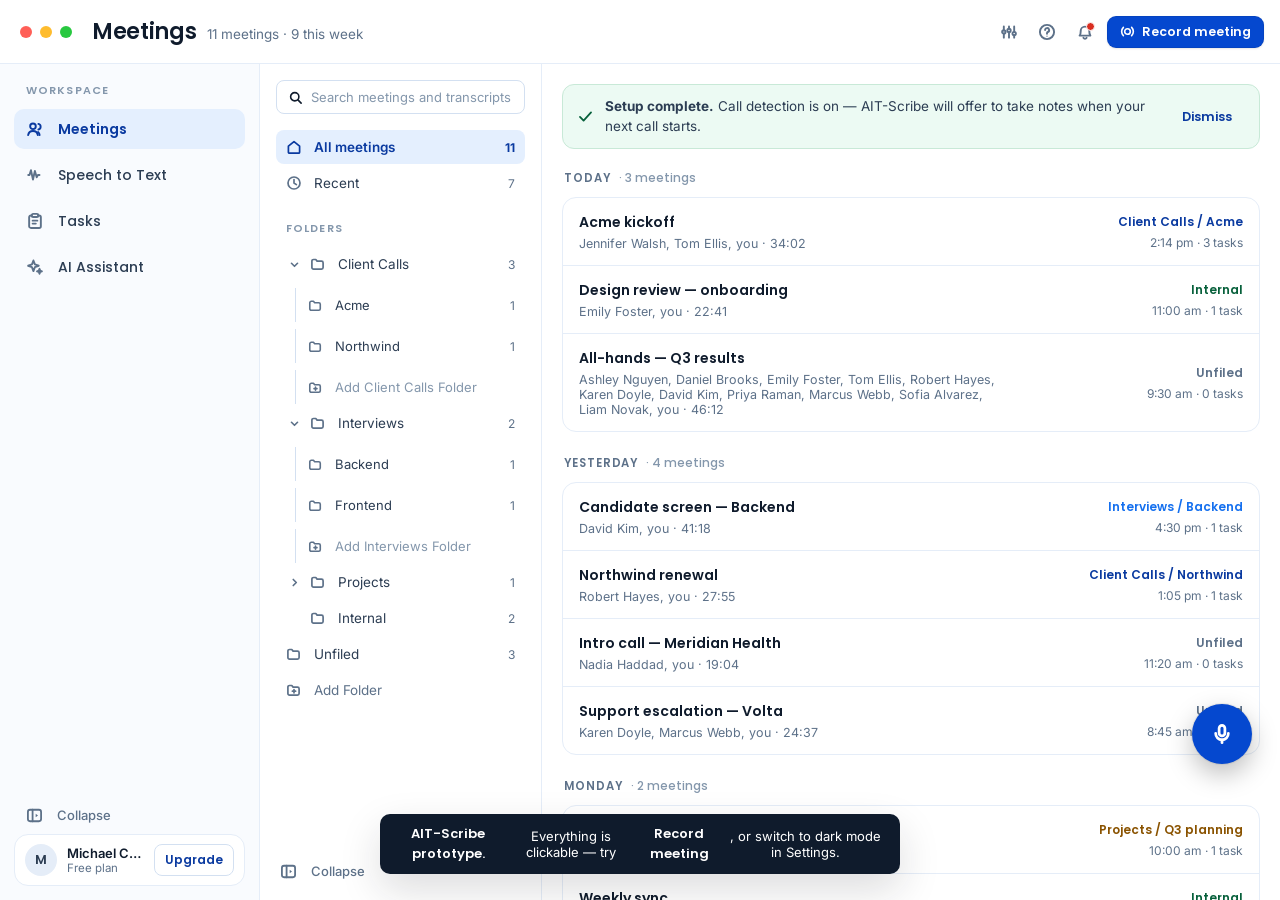
==== commit ca825945: "Auto expand sidebar" ====
--- a/index.html
+++ b/index.html
@@ -35,6 +35,17 @@
   --info:#1570EF; --infoTint:#EFF5FF; --infoInk:#0B4FB0; --infoLine:#CFE0FB;
   --shadow:0 24px 70px rgba(26,24,32,.20),0 2px 8px rgba(26,24,32,.09);
   --shadow2:0 16px 40px rgba(26,24,32,.15);
+  /* the floating pill is its own surface, not a theme surface: it has to read as
+     an object hovering over other apps, so it stays dark in light mode and only
+     lifts a little in dark mode. Shared across themes for the same reason a red
+     is shared — a recording control should look the same wherever it lands. */
+  --pill:#161C27; --pillInk:#FFFFFF; --pillSec:rgba(255,255,255,.60);
+  --pillLine:rgba(255,255,255,.13); --pillWell:rgba(255,255,255,.09);
+  --pillShadow:0 18px 44px rgba(12,18,28,.38),0 2px 6px rgba(12,18,28,.24),0 0 0 1px rgba(255,255,255,.06);
+  /* watchouts: conflict is the only one that earns a red */
+  --wcf:var(--danger); --wcfInk:var(--dangerInk); --wcfTint:var(--dangerTint); --wcfLine:var(--dangerLine);
+  --wdc:var(--warn); --wdcInk:var(--warnInk); --wdcTint:var(--warnTint); --wdcLine:var(--warnLine);
+  --wcl:var(--info); --wclInk:var(--infoInk); --wclTint:var(--infoTint); --wclLine:var(--infoLine);
 }
 [data-theme="dark"]{
   --danger:#F0483A; --dangerOn:#26100C; --dangerInk:#FFA79B; --dangerTint:#3A1713; --dangerLine:#55231C;
@@ -43,6 +54,9 @@
   --info:#5B95F0; --infoTint:#15233A; --infoInk:#A8C8F8; --infoLine:#274068;
   --shadow:0 24px 70px rgba(0,0,0,.58),0 2px 8px rgba(0,0,0,.42);
   --shadow2:0 16px 40px rgba(0,0,0,.46);
+  --pill:#232C3B; --pillInk:#F4F8FE; --pillSec:rgba(244,248,254,.60);
+  --pillLine:rgba(255,255,255,.11); --pillWell:rgba(255,255,255,.08);
+  --pillShadow:0 18px 44px rgba(0,0,0,.62),0 2px 6px rgba(0,0,0,.44),0 0 0 1px rgba(255,255,255,.09);
 }
 
 /* ─────────── Ocean — cool blue, the default ─────────── */
@@ -323,7 +337,7 @@
 .crumb .bk{cursor:pointer;display:flex;align-items:center;gap:6px}
 .crumb .bk:hover{color:var(--brandInk)}
 .crumb b{color:var(--ink);font-weight:600;font-family:Poppins,sans-serif;font-size:15px}
-.body{flex:1;padding:24px;overflow-y:auto;display:flex;flex-direction:column}
+.body{flex:1;--bp:24px;padding:var(--bp);overflow-y:auto;display:flex;flex-direction:column}
 
 /* ══════════════════════════════ buttons ══════════════════════════════ */
 .btn{flex:0 0 auto;display:inline-flex;align-items:center;gap:7px;font-family:Poppins,sans-serif;
@@ -352,7 +366,8 @@
 .empty h2{font-family:Poppins,sans-serif;font-size:20px;font-weight:600;margin-bottom:8px}
 .empty p{font-size:14px;color:var(--sec);line-height:1.6;max-width:470px}
 .notice{display:flex;align-items:center;gap:11px;border-radius:12px;padding:12px 14px;
-  font-size:13.5px;line-height:1.45}
+  font-size:13.5px;line-height:1.45;flex-wrap:wrap}
+.notice>span:not(.act){flex:1 1 220px;min-width:0}
 .notice .act{margin-left:auto}
 .notice.warn{background:var(--warnTint);border:1px solid var(--warnLine);color:var(--ink2)}
 .notice.warn .ic{color:var(--warnInk)}
@@ -403,11 +418,15 @@
 .fchip .b{font-size:11px;font-weight:700;color:var(--dangerOn);background:var(--danger);
   border-radius:9px;padding:0 6px}
 .fchip.on .b{background:var(--brand);color:var(--brandOn)}
+/* the watchout filters count rather than warn, so their badge stays neutral */
+.fchip.wf .b{background:var(--line2);color:var(--ink2)}
+.fchip.wf.on .b{background:var(--brand);color:var(--brandOn)}
 /* ══════════════════════════════ meetings ══════════════════════════════ */
 .mrow{display:flex;align-items:center;gap:14px;padding:14px 16px;cursor:pointer}
 .mrow+.mrow{border-top:1px solid var(--line)}
 .mrow:hover{background:var(--sunk)}
 .mrow .t{font-family:Poppins,sans-serif;font-size:14px;font-weight:600;display:block}
+.mrow .t .wdot{margin-left:9px;vertical-align:1px}
 .mrow .s{font-size:12.5px;color:var(--sec);display:block;margin-top:3px}
 .mrow .rt{text-align:right;white-space:nowrap;flex:0 0 auto;min-width:118px}
 .mrow .rt .tg{font-size:12px;font-weight:600;font-family:Poppins,sans-serif;display:block}
@@ -470,7 +489,10 @@
 .recbar.pause .t{color:var(--warnInk)}
 .recbar .s{font-size:12.5px;color:var(--sec);min-width:0;overflow:hidden;white-space:nowrap;text-overflow:ellipsis}
 .recbar .a{margin-left:auto;display:flex;gap:8px;flex:0 0 auto}
-.tabs{display:flex;gap:26px;border-bottom:1px solid var(--line);margin:20px 0 18px;flex:0 0 auto}
+.tabs{display:flex;gap:26px;border-bottom:1px solid var(--line);margin:20px 0 18px;flex:0 0 auto;
+  overflow-x:auto;scrollbar-width:none}
+.tabs::-webkit-scrollbar{display:none}
+.tabs a{flex:0 0 auto;white-space:nowrap}
 .tabs a{display:flex;align-items:center;gap:8px;padding-bottom:11px;font-family:Poppins,sans-serif;
   font-size:14px;font-weight:600;color:var(--sec);border-bottom:2px solid transparent;
   margin-bottom:-1px;cursor:pointer}
@@ -481,6 +503,8 @@
 .tabs a .cnt{font-size:11.5px;font-weight:700;background:var(--tint);color:var(--brandInk);
   border-radius:9px;padding:1px 7px}
 .tabs a.off .cnt{background:var(--sunk);color:var(--ter)}
+.tabs a .cnt.hot{background:var(--dangerTint);color:var(--dangerInk)}
+.tabs a.on .cnt.hot{background:var(--danger);color:var(--dangerOn)}
 .sec{margin-bottom:18px}
 .sec h3{font-family:Poppins,sans-serif;font-size:14px;font-weight:600;margin-bottom:9px;
   display:flex;align-items:center;gap:8px}
@@ -498,6 +522,10 @@
 .notebox .hint{font-size:12.5px;color:var(--ter)}
 .trs{display:flex;gap:14px;padding:12px 14px;border-radius:10px}
 .trs.hl{background:var(--tint2);border:1px solid var(--tint)}
+/* a line the assistant spoke into the call, so the record shows who raised it */
+.trs.said{background:var(--okTint);border:1px solid var(--okLine)}
+.trs.said .spk{color:var(--okInk)}
+.trs.said .badge{background:var(--okLine);color:var(--okInk)}
 .trs .tm{font-size:12px;color:var(--sec);font-variant-numeric:tabular-nums;width:44px;
   flex:0 0 auto;padding-top:2px;cursor:pointer}
 .trs .tm:hover{color:var(--brandInk)}
@@ -751,7 +779,7 @@
 #frame.w3 .notesgrid{gap:22px}
 #frame.w3 .panel{width:340px;flex-basis:340px}
 #frame.w3 .tabs{gap:18px}
-#frame.w2 .body{padding:16px}
+#frame.w2 .body{--bp:16px}
 #frame.w2 .notesgrid,#frame.w2 .g2{grid-template-columns:1fr;gap:18px}
 #frame.w2 .topbar{gap:10px;padding:0 12px 0 16px}
 #frame.w2 .topbar .state{display:none}
@@ -861,55 +889,400 @@
 .osn .x:hover{background:var(--sunk);color:var(--ink2)}
 @keyframes osin{from{opacity:0;transform:translateX(22px)}}
 
+/* ══════════════════════════════ watchouts ══════════════════════════════ */
+/* Type is the only signal that varies, so every watchout surface reads its
+   colours off one `.w-<type>` class rather than repeating three rulesets.
+   --wc is the accent, --wcT the tinted well, --wcL its border, --wcI the ink
+   that stays legible on the tint in both modes. */
+.w-conflict{--wc:var(--wcf);--wcI:var(--wcfInk);--wcT:var(--wcfTint);--wcL:var(--wcfLine)}
+.w-discrepancy{--wc:var(--wdc);--wcI:var(--wdcInk);--wcT:var(--wdcTint);--wcL:var(--wdcLine)}
+.w-clarification{--wc:var(--wcl);--wcI:var(--wclInk);--wcT:var(--wclTint);--wcL:var(--wclLine)}
+
+/* the type chip, used in rows, panels, the pill popover and the rollup */
+.wchip{display:inline-flex;align-items:center;gap:6px;font-size:11.5px;font-weight:600;
+  font-family:Poppins,sans-serif;border-radius:7px;padding:3px 9px;
+  background:var(--wcT);color:var(--wcI);border:1px solid var(--wcL);white-space:nowrap;flex:0 0 auto}
+.wchip .ic{flex:0 0 auto}
+.wchip.plain{background:var(--sunk);color:var(--sec);border-color:var(--line)}
+.wchip.brand{background:var(--tint);color:var(--brandInk);border-color:var(--tint)}
+
+/* one row per watchout. The icon well carries the type colour, the title is the
+   assistant's own sentence, and the sub-line is always the same shape:
+   what was said here, then what it collides with. */
+.wrow{display:flex;align-items:flex-start;gap:13px;padding:14px 16px;cursor:pointer;
+  position:relative;flex-wrap:wrap}
+.wrow+.wrow{border-top:1px solid var(--line)}
+.wrow:hover{background:var(--sunk)}
+.wrow.wsel{background:var(--tint2)}
+.wrow:before{content:'';position:absolute;left:0;top:0;bottom:0;width:3px;background:var(--wc);
+  opacity:0;transition:opacity .14s}
+.wrow.wsel:before,.wrow:hover:before{opacity:1}
+.wrow .wi{width:30px;height:30px;border-radius:9px;background:var(--wcT);color:var(--wcI);
+  border:1px solid var(--wcL);display:flex;align-items:center;justify-content:center;
+  flex:0 0 auto;margin-top:1px}
+.wrow .wmain{flex:1 1 190px;min-width:0}
+.wrow .wt{font-family:Poppins,sans-serif;font-size:13.5px;font-weight:600;line-height:1.4;
+  color:var(--ink);display:block}
+.wrow .ws{font-size:12.5px;color:var(--sec);line-height:1.5;margin-top:5px;display:block}
+.wrow .ws b{color:var(--ink2);font-weight:600}
+.wrow .wm{display:flex;align-items:center;gap:8px;margin-top:8px;font-size:11.5px;color:var(--ter);
+  flex-wrap:wrap}
+.wrow .wm .wsr{display:inline-flex;align-items:center;gap:5px}
+.wrow .wr{flex:0 0 auto;display:flex;flex-direction:column;align-items:flex-end;gap:9px;
+  margin-left:auto}
+.wrow .wr .age{font-size:12px;color:var(--ter);white-space:nowrap;line-height:1.3}
+.wrow .wacts{display:flex;gap:4px;opacity:0;pointer-events:none;flex:0 0 auto}
+.wrow:hover .wacts,.wrow.wsel .wacts{opacity:1;pointer-events:auto}
+.wrow .wacts span{width:29px;height:29px;border-radius:8px;display:flex;align-items:center;
+  justify-content:center;color:var(--sec);background:var(--surf);border:1px solid var(--line2)}
+.wrow .wacts span:hover{border-color:var(--brand);color:var(--brandInk)}
+.wrow .wacts span.gd:hover{border-color:var(--ok);color:var(--okInk)}
+/* a settled watchout stays readable but stops competing for attention */
+.wrow.done{opacity:.62}
+.wrow.done .wi{background:var(--sunk);color:var(--ter);border-color:var(--line)}
+.wrow.done:before{display:none}
+.wrow.done .wt{color:var(--ink2)}
+.wlistcard .wrow:first-child:before{border-radius:13px 0 0 0}
+.wlistcard .wrow:last-child:before{border-radius:0 0 0 13px}
+
+/* the compare block: what was said now, and what it collides with. Two columns
+   wherever the container has room, stacked below that, with the relation
+   sitting in the gap so the pair reads as one statement either way. */
+.wcmp{display:grid;grid-template-columns:1fr 1fr;gap:0;border:1px solid var(--line2);
+  border-radius:12px;overflow:hidden;background:var(--surf)}
+.wcmp>div{padding:14px 15px;min-width:0}
+.wcmp>div+div{border-left:1px solid var(--line2);background:var(--rail)}
+.wcmp .hd{display:flex;align-items:center;gap:7px;font-family:Poppins,sans-serif;font-size:11px;
+  font-weight:600;letter-spacing:.06em;text-transform:uppercase;color:var(--sec);margin-bottom:9px}
+.wcmp .hd .ic{color:var(--ter)}
+.wcmp .q{font-size:13px;line-height:1.6;color:var(--ink2);font-style:italic}
+.wcmp .who{display:flex;align-items:center;gap:7px;margin-top:10px;font-size:12px;color:var(--sec);
+  flex-wrap:wrap}
+.wcmp .who b{font-family:Poppins,sans-serif;font-weight:600;color:var(--ink2);font-size:12.5px}
+.wcmp .lk{font-family:Poppins,sans-serif;font-size:11.5px;font-weight:600;color:var(--brandInk);
+  cursor:pointer;display:inline-flex;align-items:center;gap:4px;margin-top:9px}
+.wcmp .lk:hover{text-decoration:underline}
+.wrel{display:flex;align-items:center;gap:9px;margin:0;padding:9px 2px;font-size:11.5px;
+  font-family:Poppins,sans-serif;font-weight:600;letter-spacing:.04em;text-transform:uppercase;
+  color:var(--wcI)}
+.wrel:before,.wrel:after{content:'';height:1px;background:var(--wcL);flex:1}
+/* the wording the assistant would say out loud */
+.wsay{border:1px dashed var(--line2);border-radius:12px;padding:13px 15px;background:var(--sunk)}
+.wsay .hd{display:flex;align-items:center;gap:8px;font-family:Poppins,sans-serif;font-size:12px;
+  font-weight:600;color:var(--ink2);margin-bottom:8px}
+.wsay .hd .ic{color:var(--brandInk)}
+.wsay p{font-size:13px;line-height:1.6;color:var(--ink2);font-style:italic}
+.wsay .a{display:flex;gap:8px;margin-top:12px;flex-wrap:wrap}
+
+/* the band a project leads with. Restrained on purpose — it is a heading with
+   evidence under it, not an alarm. */
+.wband{border:1px solid var(--line2);border-radius:14px;background:var(--surf);
+  margin-bottom:24px;flex:0 0 auto}
+.wband.hot{border-color:var(--wcfLine)}
+.wband .bh{display:flex;align-items:center;gap:10px;padding:13px 16px;border-bottom:1px solid var(--line);
+  flex-wrap:wrap;border-radius:13px 13px 0 0}
+.wband.hot .bh{background:var(--wcfTint);border-bottom-color:var(--wcfLine)}
+.wband .bh .bi{width:30px;height:30px;border-radius:9px;background:var(--tint);color:var(--brandInk);
+  display:flex;align-items:center;justify-content:center;flex:0 0 auto}
+.wband.hot .bh .bi{background:var(--wcfLine);color:var(--wcfInk)}
+.wband .bh b{font-family:Poppins,sans-serif;font-size:14px;font-weight:600}
+.wband .bh .s{font-size:12.5px;color:var(--sec)}
+.wband .bh .r{margin-left:auto;display:flex;align-items:center;gap:7px;flex-wrap:wrap}
+.wband .bf{padding:11px 16px;border-top:1px solid var(--line);font-size:12.5px;color:var(--sec);
+  display:flex;align-items:center;gap:10px;flex-wrap:wrap;border-radius:0 0 13px 13px}
+/* stat counts, e.g. 2 conflicts · 1 discrepancy */
+.wstat{display:inline-flex;align-items:center;gap:6px;font-size:12px;font-weight:600;
+  font-family:Poppins,sans-serif;color:var(--wcI)}
+.wstat i{width:7px;height:7px;border-radius:50%;background:var(--wc);font-style:normal;flex:0 0 auto}
+
+/* meeting rows and list rows get a quiet marker so a conflict is findable
+   without opening the meeting */
+.wdot{display:inline-flex;align-items:center;gap:5px;font-size:11.5px;font-weight:700;
+  font-family:Poppins,sans-serif;border-radius:20px;padding:1px 8px 1px 6px;
+  background:var(--wcT);color:var(--wcI);border:1px solid var(--wcL)}
+.wdot .ic{flex:0 0 auto}
+
+.wscroll{flex:1;min-height:0;overflow-y:auto}
+.wfoot2{display:flex;align-items:center;gap:10px;font-size:12.5px;color:var(--sec);
+  padding:14px 2px 2px;flex-wrap:wrap}
+.wfoot2 .ic{color:var(--brandInk)}
+
+#frame.w2 .wcmp{grid-template-columns:1fr}
+#frame.w2 .wcmp>div+div{border-left:0;border-top:1px solid var(--line2)}
+/* the watchout panel needs the extra width to keep the pair side by side */
+.panel.wo{width:492px;flex:0 0 492px}
+#frame.w3 .panel.wo{position:absolute;right:0;top:0;bottom:0;width:min(430px,86%);
+  flex-basis:auto;z-index:15;box-shadow:var(--shadow)}
+#frame.w2 .panel.wo{width:min(370px,92%)}
+#frame.w2 .panel.wo .wcmp{grid-template-columns:1fr}
+#frame.w2 .panel.wo .wcmp>div+div{border-left:0;border-top:1px solid var(--line2)}
+
+/* ══════════════════════════════ tab action bar ══════════════════════════════ */
+/* Every tab used to keep its controls somewhere different — the transcript in a
+   toolbar above, AI notes in a footer below, watchouts in both. One bar
+   directly under the tabs, always: what the tab is filtered or scoped by on the
+   left, what it can do on the right. The eye learns one place. */
+.actbar{display:flex;align-items:center;gap:10px 12px;flex-wrap:wrap;margin:0 0 16px;flex:0 0 auto;
+  min-height:32px}
+.actbar .l{display:flex;align-items:center;gap:8px;flex-wrap:wrap;min-width:0;
+  font-size:12.5px;color:var(--sec);line-height:1.45}
+.actbar .l>.ic{color:var(--brandInk);flex:0 0 auto}
+.actbar .r{margin-left:auto;display:flex;align-items:center;gap:8px;flex-wrap:wrap;
+  flex:0 1 auto;min-width:0;justify-content:flex-end}
+#frame.w2 .actbar .r{margin-left:0}
+
+/* a boxed side column — the task list was a heading with rows under it, which
+   read as loose next to the bordered cards it sits beside */
+.sidebox{border:1px solid var(--line);border-radius:14px;background:var(--surf)}
+.sidebox .sbh{display:flex;align-items:center;gap:9px;padding:13px 16px;
+  border-bottom:1px solid var(--line);font-family:Poppins,sans-serif;font-size:14px;font-weight:600}
+.sidebox .sbh>.ic{color:var(--brandInk);flex:0 0 auto}
+.sidebox .sbh .n{margin-left:2px;font-weight:500;color:var(--ter);font-size:12.5px}
+.sidebox .sbh .jump{margin-left:auto}
+.sidebox .sbe{padding:24px 20px;text-align:center;font-size:13px;color:var(--sec);line-height:1.55}
+
+/* the Ask AI dock. A full-width composer at the foot of the page rather than a
+   button in the corner, because asking about what is on screen is the most
+   common thing to do with it. Clicking it opens the panel, which has the real
+   input — this one is the door. */
+.compbox.dock{cursor:pointer;gap:12px}
+.compbox.dock .ph{flex:1;font-size:13.5px;color:var(--ter);min-width:0;overflow:hidden;
+  text-overflow:ellipsis;white-space:nowrap}
+.compbox.dock:hover{border-color:var(--brand)}
+.compbox.dock>.ic{color:var(--brandInk)}
+/* The folder page scrolls as one column, so its dock sticks to the foot of it.
+   The page drops its own bottom padding and the dock supplies it instead —
+   pulling the dock out over the padding with negative margins would make the
+   page scroll sideways by exactly that much. */
+.body.docked{padding-bottom:0}
+.comp.stick{position:sticky;bottom:0;z-index:6;margin-top:22px;
+  padding:20px 0 var(--bp);
+  background:linear-gradient(to bottom,transparent,var(--surf) 34%)}
+
+/* ══════════════════════════════ sidebar hover peek ══════════════════════════════ */
+/* A collapsed sidebar opens under the pointer and closes again when it leaves.
+   Two decisions carry most of the usability here:
+
+   It overlays, it does not push. If the peek widened the sidebar in flow, the
+   whole page would slide sideways under a cursor that is on its way somewhere —
+   the thing being reached for moves away. So the strip keeps its place in the
+   layout (.pkgap) and the full sidebar floats above it.
+
+   It opens on dwell, not on entry. The pointer has to be inside the strip for
+   ~350ms *and* have slowed down; a fast sweep across on the way to the main
+   column never triggers it. Closing waits ~420ms so a small overshoot does not
+   snatch it away. (Timings follow NN/g's guidance for hover-revealed content:
+   300–500ms to open once the pointer settles, ~500ms of grace before hiding.) */
+.pkgap{flex:0 0 auto;pointer-events:none;align-self:stretch}
+.app.pkrail .rail,.app.pklist .listcol{position:absolute;top:0;bottom:0;z-index:16;
+  /* sideways rather than the app's usual downward shadow — this panel's free
+     edge is its right one, and it has to read as floating over the page */
+  box-shadow:20px 0 44px -14px rgba(16,24,38,.30),1px 0 0 var(--line2)}
+[data-theme="dark"] .app.pkrail .rail,[data-theme="dark"] .app.pklist .listcol{
+  box-shadow:22px 0 48px -12px rgba(0,0,0,.62),1px 0 0 var(--line2)}
+.app.pkrail .rail{left:0}
+.app.pklist .listcol{left:var(--railw,72px)}
+/* only the render that opens the peek animates — the sidebar re-renders on
+   every keystroke in its search box, and replaying a slide each time is worse
+   than not animating at all */
+.app.pkin.pkrail .rail,.app.pkin.pklist .listcol{animation:pkslide .17s cubic-bezier(.2,.9,.3,1)}
+@keyframes pkslide{from{opacity:.4;transform:translateX(-12px)}to{opacity:1;transform:none}}
+@media (prefers-reduced-motion:reduce){
+  .app.pkin.pkrail .rail,.app.pkin.pklist .listcol{animation:none}}
+/* the collapse control becomes a pin while the sidebar is only being peeked */
+.colbtn.pin{color:var(--brandInk)}
+.colbtn.pin:hover{background:var(--tint2)}
+
+/* ══════════════════════════════ tooltips ══════════════════════════════ */
+/* Chromium will not render a native `title` tooltip on a span or a div the way
+   Safari does, so every icon-only control in here was silently unlabelled. One
+   pseudo-element replaces the lot: render() rewrites every `title` in the app
+   into `data-tt` (plus an aria-label), and this draws it. `width:max-content`
+   is the part that matters — an absolutely positioned box inside a 30px button
+   otherwise shrinks to the longest word and spills its text out both sides.
+
+   The delay is deliberate. These sit on hover-revealed row actions, and without
+   it a mouse crossing a card flashes four tooltips on its way past. */
+/* There is exactly one tooltip in the document and it lives at the top of the
+   frame, not inside the control it describes.
+
+   A pseudo-element cannot escape an ancestor's overflow, and almost every
+   place an icon button appears in here is inside something that clips: a
+   collapsed sidebar, a scrolling list, a card with rounded corners. It also
+   cannot escape a stacking context, so a tooltip on a sidebar could end up
+   painted under the main column. Both problems disappear once the tooltip is a
+   sibling of #app positioned in frame coordinates — and as a bonus it stops
+   contributing to the scroll width of whatever region the control sits in,
+   which is what a hidden pseudo-element was quietly doing before. */
+#tip{position:absolute;z-index:60;pointer-events:none;max-width:250px;
+  background:var(--ink);color:var(--surf);font-family:Poppins,sans-serif;font-size:11.5px;
+  font-weight:500;line-height:1.45;padding:5px 10px;border-radius:8px;text-align:center;
+  box-shadow:0 8px 22px rgba(0,0,0,.22);opacity:0;transform:translateY(3px);
+  transition:opacity .12s,transform .12s;left:0;top:0;visibility:hidden}
+#tip.on{opacity:1;transform:none;visibility:visible}
+@media (prefers-reduced-motion:reduce){#tip{transition:none;transform:none}}
+
 /* ══════════════════════════════ floating bubble ══════════════════════════════ */
 /* Lives in the frame, not in #app, so a re-render never interrupts a drag or a
    hover. z-index sits below .scrim (20) on purpose: an open modal covers it.
 
-   #bubble is exactly the size of its core. The hover tray and the label are
-   absolutely positioned off it so they cost no layout — otherwise the hidden
-   tray would push the core out through the bottom of the window. The tray's
-   10px offset is its own padding rather than a gap, so travelling from the core
-   to a tray button never leaves #bubble and never drops the :hover. */
-#bubble{position:absolute;z-index:18;width:60px;height:60px;user-select:none}
+   Three shapes, one container, because they are three states of one object and
+   the user should see it change rather than see it swapped:
+
+     idle        a 60px round core with a hover tray — dictate, record, ask, more
+     dictating   a short capsule: meter, label, stop. Nothing to configure.
+     recording   a pill: mark, timer, meter, pause, stop, and a watchouts badge
+
+   #bubble is sized by its content and positioned from its top-left, so the
+   width changes as the shape does; renderBubble() re-clamps x afterwards using
+   the measured width, which is why the pill never opens off-screen. */
+#bubble{position:absolute;z-index:18;width:max-content;user-select:none}
 #bubble.off{display:none}
-#bubble.drag .bcore{cursor:grabbing;transform:scale(1.05)}
-.btray{position:absolute;left:0;bottom:100%;width:60px;padding-bottom:10px;
-  display:flex;flex-direction:column;align-items:center;gap:8px;
-  opacity:0;transform:translateY(10px) scale(.9);transform-origin:50% 100%;pointer-events:none;
-  transition:opacity .16s,transform .18s cubic-bezier(.2,.9,.3,1)}
-/* near the top of the window the tray drops below the core instead */
-#bubble.flip .btray{bottom:auto;top:100%;padding-bottom:0;padding-top:10px;
-  flex-direction:column-reverse;transform-origin:50% 0;transform:translateY(-10px) scale(.9)}
-#bubble:hover .btray,#bubble.open .btray{opacity:1;transform:none;pointer-events:auto}
-.btray span{width:40px;height:40px;border-radius:50%;background:var(--surf);
-  border:1px solid var(--line2);box-shadow:var(--shadow2);display:flex;align-items:center;
-  justify-content:center;color:var(--ink2);cursor:pointer;position:relative;flex:0 0 auto;
-  transition:transform .12s,border-color .12s,color .12s}
-.btray span:hover{border-color:var(--brand);color:var(--brandInk);transform:translateY(-1px)}
-.btray span .tip{position:absolute;right:calc(100% + 10px);top:50%;transform:translateY(-50%);
-  background:var(--ink);color:var(--surf);font-size:11.5px;padding:4px 9px;border-radius:7px;
-  white-space:nowrap;opacity:0;pointer-events:none;transition:opacity .13s;
-  font-family:Poppins,sans-serif;font-weight:500}
-.btray span:hover .tip{opacity:1}
+#bubble.drag .bcore,#bubble.drag .pill{cursor:grabbing}
+#bubble.drag .bcore{transform:scale(1.05)}
+
+/* ── idle: a circle that becomes a pill under the cursor ─────────────────
+   The idle bubble and the recording pill are the same object, so the idle one
+   grows into the same shape rather than sprouting a separate floating tray.
+   Dictation is what the bubble is for, so the mic keeps the full 60px height
+   and its brand fill and caps the pill; the three secondary actions are
+   smaller, sit in the dark body, and are named by the shared tooltip.
+
+   #bubble stays 60px in this mode and .bhome is pinned to whichever edge the
+   bubble is nearest, so the expansion runs inward — the mic never moves out
+   from under the cursor that opened it, and the pill never grows off-screen. */
+#bubble.idle{width:60px;height:60px}
+.bhome{position:absolute;bottom:0;right:0;display:flex;align-items:center;
+  border-radius:34px;background:transparent;box-shadow:none;
+  transition:background .2s,box-shadow .2s,padding .22s cubic-bezier(.2,.9,.3,1)}
+#bubble.idle.lft .bhome{right:auto;left:0}
+#bubble.idle:hover .bhome{background:var(--pill);box-shadow:var(--pillShadow);padding-left:15px}
+#bubble.idle.lft:hover .bhome{padding-left:0;padding-right:15px}
+/* Collapsed, the options have no width and simply sit under the core at zero
+   opacity — rather than inside an overflow:hidden wrapper, which would also
+   have clipped their tooltips off the top of the pill. */
+.bopts{display:flex;align-items:center;gap:9px;width:0;opacity:0;pointer-events:none;
+  transition:width .24s cubic-bezier(.2,.9,.3,1),margin .24s cubic-bezier(.2,.9,.3,1),opacity .16s}
+#bubble.idle:hover .bopts{width:132px;margin-right:9px;opacity:1;pointer-events:auto}
+#bubble.idle.lft:hover .bopts{margin-right:0;margin-left:9px}
+.hopt{width:38px;height:38px;border-radius:50%;background:var(--pillWell);color:var(--pillInk);
+  display:flex;align-items:center;justify-content:center;flex:0 0 auto;cursor:pointer;
+  transition:background .13s,transform .11s}
+.hopt:hover{background:rgba(255,255,255,.20);transform:translateY(-1px)}
 .bcore{width:60px;height:60px;border-radius:50%;background:var(--brandFill);color:var(--brandOn);
-  display:flex;flex-direction:column;align-items:center;justify-content:center;gap:1px;
+  display:flex;align-items:center;justify-content:center;flex:0 0 auto;
   box-shadow:0 10px 26px rgba(0,0,0,.26),0 0 0 1px rgba(0,0,0,.06);cursor:grab;
-  transition:background .16s,transform .12s}
+  transition:background .16s,box-shadow .2s}
 .bcore:hover{background:var(--brandFillHov)}
-#bubble.rec .bcore{background:var(--danger);color:var(--dangerOn);
-  animation:bpulse 1.6s ease-in-out infinite}
-#bubble.rec .bcore:hover{background:var(--danger)}
-.bcore .tm{font-size:10px;font-weight:700;font-family:Poppins,sans-serif;letter-spacing:.02em}
-.bmeter{display:flex;align-items:flex-end;justify-content:center;gap:2px;height:9px;margin-top:1px}
-.bmeter i{width:2px;border-radius:1px;background:currentColor;opacity:.8}
-.blabel{position:absolute;left:50%;top:calc(100% + 7px);transform:translateX(-50%);
-  font-size:11px;font-family:Poppins,sans-serif;font-weight:600;color:var(--surf);
-  background:var(--ink);padding:3px 9px;border-radius:7px;white-space:nowrap;
-  opacity:0;transition:opacity .15s;pointer-events:none}
-#bubble.flip .blabel{top:auto;bottom:calc(100% + 7px)}
-#bubble:hover .blabel,#bubble.rec .blabel{opacity:1}
-@keyframes bpulse{0%,100%{box-shadow:0 10px 26px rgba(0,0,0,.26),0 0 0 0 var(--ring)}
-  50%{box-shadow:0 10px 26px rgba(0,0,0,.26),0 0 0 9px var(--ring)}}
+/* inside the pill the core is an end cap, so it drops the standalone shadow */
+#bubble.idle:hover .bcore{box-shadow:0 0 0 1px rgba(0,0,0,.10)}
+
+/* ── the pill: dictating and recording ─────────────────────────────────────
+   One dark chrome surface in both modes, because a recording control that
+   restyles itself per theme stops being recognisable. Everything inside is
+   36px tall so the pill reads as a single object rather than a toolbar. */
+.pill{display:flex;align-items:center;gap:9px;height:52px;padding:0 9px 0 8px;
+  border-radius:26px;background:var(--pill);color:var(--pillInk);box-shadow:var(--pillShadow);
+  cursor:grab;position:relative;
+  animation:pgrow .22s cubic-bezier(.2,.9,.3,1)}
+@keyframes pgrow{from{opacity:0;transform:scale(.9)}to{opacity:1;transform:none}}
+.pill .pmark{width:36px;height:36px;border-radius:50%;background:var(--pillWell);
+  display:flex;align-items:center;justify-content:center;flex:0 0 auto;color:var(--pillInk)}
+.pill .pdiv{width:1px;height:22px;background:var(--pillLine);flex:0 0 auto}
+.pill .pstat{display:flex;align-items:center;gap:8px;flex:0 0 auto;padding-left:1px}
+.pill .pstat .rdot{width:9px;height:9px;border-radius:50%;background:var(--danger);flex:0 0 auto;
+  animation:pdot 1.7s ease-in-out infinite}
+@keyframes pdot{0%,100%{opacity:1;box-shadow:0 0 0 0 rgba(217,45,32,.55)}
+  55%{opacity:.55;box-shadow:0 0 0 5px rgba(217,45,32,0)}}
+.pill .pstat b{font-family:Poppins,sans-serif;font-size:15px;font-weight:600;letter-spacing:.01em;
+  font-variant-numeric:tabular-nums;color:var(--pillInk)}
+.pill .plabel{font-family:Poppins,sans-serif;font-size:13px;font-weight:600;color:var(--pillInk);
+  white-space:nowrap;flex:0 0 auto}
+.pill .psub{font-size:12px;color:var(--pillSec);white-space:nowrap;flex:0 0 auto}
+/* paused: the timer stops and the red drops out entirely, so a glance at the
+   pill can never mistake paused for recording */
+#bubble.paused .pill .pstat .rdot{background:var(--warn);animation:none}
+#bubble.paused .pill .pstat b{color:var(--pillSec)}
+.pmeter{display:flex;align-items:center;gap:2.5px;height:20px;flex:0 0 auto}
+.pmeter i{width:2.5px;border-radius:2px;background:var(--pillInk);opacity:.5;
+  transition:height .14s linear}
+.pmeter.live i{background:#4ADE80;opacity:.95}
+#bubble.paused .pmeter i{background:var(--pillInk);opacity:.28}
+.pbtn{width:36px;height:36px;border-radius:50%;display:flex;align-items:center;justify-content:center;
+  color:var(--pillInk);background:var(--pillWell);flex:0 0 auto;cursor:pointer;position:relative;
+  transition:background .13s,transform .11s}
+.pbtn:hover{background:rgba(255,255,255,.19);transform:translateY(-1px)}
+.pbtn.stop{background:var(--danger);color:#fff}
+.pbtn.stop:hover{background:var(--danger);filter:brightness(1.1)}
+.pbtn .b{position:absolute;top:-3px;right:-3px;min-width:18px;height:18px;border-radius:9px;
+  padding:0 5px;font-style:normal;font-family:Poppins,sans-serif;font-size:11px;font-weight:700;
+  display:flex;align-items:center;justify-content:center;
+  background:var(--warn);color:#241500;border:2px solid var(--pill)}
+.pbtn .b.hot{background:var(--danger);color:#fff}
+.pbtn.on{background:var(--pillInk);color:var(--pill)}
+/* the alert ring. Only a conflict turns it on, and it clears the moment the
+   watchout is looked at, so a permanent red halo is impossible. */
+#bubble.alert .pill{box-shadow:var(--pillShadow),0 0 0 1.5px var(--danger),0 0 0 7px var(--dangerTint);
+  animation:phalo 2.4s ease-in-out infinite}
+@keyframes phalo{0%,100%{box-shadow:var(--pillShadow),0 0 0 1.5px var(--danger),0 0 0 5px var(--dangerTint)}
+  50%{box-shadow:var(--pillShadow),0 0 0 1.5px var(--danger),0 0 0 10px var(--dangerTint)}}
+/* speaking: the pill hands the room over and shows how long it will take */
+.pill.saying{padding-right:14px}
+.pill .pbar{width:104px;height:4px;border-radius:2px;background:var(--pillWell);overflow:hidden;flex:0 0 auto}
+.pill .pbar i{display:block;height:100%;border-radius:2px;background:#4ADE80;
+  animation:pfill 3.1s linear forwards}
+@keyframes pfill{from{width:6%}to{width:100%}}
+
+/* ── the watchout popover ──────────────────────────────────────────────────
+   Anchored to the pill's right edge — the badge is what opens it — and it
+   flips to below the pill near the top of the window, like the tray. */
+.wpop{position:absolute;right:0;bottom:100%;padding-bottom:14px;width:326px;
+  transform-origin:88% 100%;animation:wpin .17s cubic-bezier(.2,.9,.3,1)}
+#bubble.flip .wpop{bottom:auto;top:100%;padding-bottom:0;padding-top:14px;transform-origin:88% 0}
+@keyframes wpin{from{opacity:0;transform:translateY(8px) scale(.95)}to{opacity:1;transform:none}}
+.wpop .wcard{background:var(--surf);border:1px solid var(--line2);border-radius:15px;
+  box-shadow:var(--shadow);overflow:hidden}
+/* the little tail that ties the card to the badge */
+.wpop:after{content:'';position:absolute;right:25px;bottom:9px;width:12px;height:12px;
+  background:var(--surf);border-right:1px solid var(--line2);border-bottom:1px solid var(--line2);
+  transform:rotate(45deg);border-bottom-right-radius:3px}
+#bubble.flip .wpop:after{bottom:auto;top:9px;transform:rotate(225deg)}
+.wpop .ph2{display:flex;align-items:center;gap:9px;padding:12px 14px 0}
+.wpop .ph2 .age{margin-left:auto;font-size:11.5px;color:var(--ter);white-space:nowrap}
+.wpop .wtx{padding:10px 15px 0;font-size:13.5px;line-height:1.55;color:var(--ink)}
+.wpop .wsy{padding:9px 15px 0;font-size:12.5px;line-height:1.55;color:var(--sec)}
+.wpop .wsy b{color:var(--ink2);font-weight:600}
+.wpop .wfoot{display:flex;gap:7px;padding:13px 14px 14px;flex-wrap:wrap}
+.wpop .wfoot .btn{flex:1 1 auto;justify-content:center}
+.wpop .more{border-top:1px solid var(--line);padding:10px 15px;font-family:Poppins,sans-serif;
+  font-size:12.5px;font-weight:600;color:var(--brandInk);cursor:pointer;display:flex;
+  align-items:center;gap:7px}
+.wpop .more:hover{background:var(--sunk)}
+.wpop .more .n{margin-left:auto;color:var(--ter);font-weight:500}
+/* the expanded list: one tappable line per watchout, colour-railed by type */
+.wlist{max-height:224px;overflow-y:auto}
+.wlist .wl{display:flex;align-items:flex-start;gap:10px;padding:11px 14px;cursor:pointer;
+  border-left:3px solid var(--wc);background:var(--wcT)}
+.wlist .wl+.wl{border-top:1px solid var(--surf)}
+.wlist .wl:hover{filter:brightness(.985)}
+.wlist .wl .wi{width:22px;height:22px;border-radius:7px;background:var(--surf);color:var(--wcI);
+  display:flex;align-items:center;justify-content:center;flex:0 0 auto;margin-top:1px}
+.wlist .wl .l1{font-family:Poppins,sans-serif;font-size:12.5px;font-weight:600;color:var(--wcI);
+  display:block}
+.wlist .wl .l2{font-size:12px;color:var(--ink2);display:block;margin-top:3px;line-height:1.45;
+  overflow:hidden;text-overflow:ellipsis;display:-webkit-box;-webkit-line-clamp:2;-webkit-box-orient:vertical}
+.wlist .wl .age{font-size:11px;color:var(--sec);white-space:nowrap;flex:0 0 auto;margin-top:2px}
+[data-theme="dark"] .wlist .wl:hover{filter:brightness(1.14)}
+
+.wpop .pbar{width:auto;height:5px;border-radius:3px;background:var(--meterOff);overflow:hidden}
+.wpop .pbar i{display:block;height:100%;border-radius:3px;background:var(--brand);
+  animation:pfill 3.1s linear forwards}
+
+/* a narrow window shrinks the pill rather than letting it run off the edge */
+#frame.w1 .pill{height:46px;gap:7px}
+#frame.w1 .pill .pmark{display:none}
+#frame.w1 .pill .pbtn{width:32px;height:32px}
+#frame.w1 .wpop{width:274px}
 
 /* ══════════════════════════════ demo page ══════════════════════════════ */
 .dwrap{padding:14px 16px;display:flex;flex-direction:column;gap:11px}
@@ -985,8 +1358,10 @@
 
 /* ══════════════════════════════ meeting assistant panel ══════════════════════════════ */
 /* Shares .panel with the task details panel, so only the chat body differs. */
-.app.mchat .notesgrid,.app.mchat .rollgrid{grid-template-columns:1fr;gap:18px}
-.app.mchat .notesgrid{overflow-y:auto}
+.app.mchat .notesgrid,.app.mchat .rollgrid,
+.app.hasaside .notesgrid,.app.hasaside .rollgrid{grid-template-columns:1fr;gap:18px}
+.app.mchat .notesgrid,.app.hasaside .notesgrid{overflow-y:auto}
+.app.hasaside .tabs{gap:17px}
 .panel.chat .pb2{padding:18px 18px 0;gap:0;flex:1}
 .panel .cfoot{padding:0 18px 16px;flex:0 0 auto}
 .panel .cfoot .comp{margin-top:0;padding-top:10px}
@@ -1006,7 +1381,7 @@
 </style>
 </head>
 <body>
-<div id="frame"><div id="app"></div><div id="osnotifs"></div><div id="bubble" class="off"></div><div id="toasts"></div></div>
+<div id="frame"><div id="app"></div><div id="osnotifs"></div><div id="bubble" class="off"></div><div id="toasts"></div><div id="tip"></div></div>
 <script>
 /* ══════════════════════════════════ icons ══════════════════════════════════ */
 const P={
@@ -1070,7 +1445,18 @@
 minus:'<path d="M3.4 8h9.2"/>',
 expand:'<path d="M3.2 3.2h5.6L3.2 8.8z" fill="currentColor" stroke="none"/><path d="M12.8 12.8H7.2l5.6-5.6z" fill="currentColor" stroke="none"/>',
 md:'<rect x="1.6" y="3.4" width="12.8" height="9.2" rx="1.8"/><path d="M4.2 10.4V5.6l2 2.4 2-2.4v4.8M11 5.6v4.8M9.4 8.8L11 10.4l1.6-1.6"/>',
-userplus:'<circle cx="6.4" cy="5.6" r="2.7"/><path d="M1.9 13.6a4.5 4.5 0 0 1 9 0"/><path d="M12.6 5.2v4M14.6 7.2h-4"/>'
+userplus:'<circle cx="6.4" cy="5.6" r="2.7"/><path d="M1.9 13.6a4.5 4.5 0 0 1 9 0"/><path d="M12.6 5.2v4M14.6 7.2h-4"/>',
+/* ── watchouts ─────────────────────────────────────────────────────────────
+   One glyph per classification, readable at 13px: two arrows meeting head-on
+   for a conflict, a not-equals for a discrepancy, a question for a
+   clarification, and a radar sweep for the set as a whole. */
+radar:'<path d="M8 8L12.6 5.4"/><path d="M8 2.4a5.6 5.6 0 1 1-5.35 3.9"/><path d="M8 5.2a2.8 2.8 0 1 1-2.6 1.8"/><circle cx="8" cy="8" r=".95" fill="currentColor" stroke="none"/>',
+conflict:'<path d="M1.9 5.4h4.1M4.3 3.5L6.2 5.4 4.3 7.3"/><path d="M14.1 10.6H10M11.7 8.7L9.8 10.6l1.9 1.9"/><path d="M8 2.2v3M8 10.8v3"/>',
+delta:'<path d="M3 5.6h10M3 10.4h10"/><path d="M11.4 3.2L4.6 12.8"/>',
+speak:'<path d="M3 6.2h1.9L8.4 3.4v9.2L4.9 9.8H3z"/><path d="M11 5.9a3 3 0 0 1 0 4.2"/><path d="M13 4.1a5.6 5.6 0 0 1 0 7.8"/>',
+eyeoff:'<path d="M6.1 6.2A2 2 0 0 0 8 10a2 2 0 0 0 1.9-1.3"/><path d="M3.1 4.4C1.9 5.5 1.4 8 1.4 8s2.5 4.4 6.6 4.4c1 0 1.9-.2 2.7-.6"/><path d="M12.6 10.4c1.3-1.1 2-2.4 2-2.4s-2.5-4.4-6.6-4.4c-.5 0-1 .1-1.4.2"/><path d="M2.4 2.4l11.2 11.2"/>',
+undo:'<path d="M13.4 9a5.4 5.4 0 1 0-1.6 3.8"/><path d="M13.8 12.4V8.4h-4"/>',
+history:'<path d="M2.6 8a5.4 5.4 0 1 1 5.4 5.4A5.4 5.4 0 0 1 3.4 11"/><path d="M2.2 4.2v3.6h3.6"/><path d="M8 5.6V8l2 1.3"/>'
 };
 const ic=(n,s=16,w=1.7)=>`<svg class="ic" width="${s}" height="${s}" viewBox="0 0 16 16" fill="none" stroke="currentColor" stroke-width="${w}" stroke-linecap="round" stroke-linejoin="round">${P[n]||''}</svg>`;
 const esc=t=>String(t).replace(/[&<>"]/g,c=>({'&':'&amp;','<':'&lt;','>':'&gt;','"':'&quot;'}[c]));
@@ -1136,8 +1522,10 @@
    ['12:19','Tom Ellis','And on our side the data-processing addendum has to be reviewed before I can sign anything. That is the blocker, not the commercials.','Source of task 2'],
    ['12:41','You','I will get Legal on the DPA this week.',''],
    ['18:40','Jennifer Walsh','On timing — we are aiming for the first week of March. That is firm on our side; the training window sits behind it.',''],
+   ['12:52','Jennifer Walsh','Start us at four hundred seats and we will revisit at ninety days.',''],
    ['21:55','You','And who owns SSO configuration on your side?',''],
    ['22:03','Tom Ellis','Good question. I will have to come back to you on that one.',''],
+   ['25:30','Jennifer Walsh','One thing to be clear on — everything runs in our AWS account. That is a security requirement, not a preference.',''],
    ['27:12','Jennifer Walsh','For the deep-dive, I want our platform team in the room, not just procurement.','Source of task 3']]},
  {id:'m2',title:'Design review — onboarding',people:[F('Emily Foster','E','emily@aithinkers.com'),F('you','M')],
   group:'Today',day:'11 Aug 2026',time:'11:00 am',dur:'22:41',folder:'internal',fups:1,
@@ -1169,8 +1557,10 @@
    decisions:[['Migration work moves ahead of the reporting rebuild.','22:15']],
    questions:[['Where does the contractor budget sit after the freeze?','44:30']]},
   mynotes:'Headcount is the constraint. Numbers to Ashley before Friday.',
-  transcript:[['22:15','Daniel Brooks','Migration has to go first. Reporting can wait a quarter.',''],
-   ['31:08','Ashley Nguyen','I need the headcount numbers before the budget locks on Friday.','Source of task 1']]},
+  transcript:[['18:44','Daniel Brooks','Renewals hold at six percent minimum this year. Anything under that has to come through me.',''],
+   ['22:15','Daniel Brooks','Migration has to go first. Reporting can wait a quarter.',''],
+   ['31:08','Ashley Nguyen','I need the headcount numbers before the budget locks on Friday.','Source of task 1'],
+   ['44:30','Ashley Nguyen','And where does the contractor budget sit once the freeze applies?','']]},
  {id:'m6',title:'Weekly sync',people:[F('Ashley Nguyen','A'),F('Emily Foster','E'),F('you','M')],
   group:'Monday',day:'8 Aug 2026',time:'9:00 am',dur:'18:22',folder:'internal',fups:0,
   notes:{summary:'Standing team sync. No blockers raised; two items carried over from last week.',decisions:[],questions:[]},
@@ -1215,6 +1605,75 @@
    decisions:[['Send Volta a written incident note by end of week.','18:15']],questions:[]},
   mynotes:'Not data loss — failed retry. Both recovered.\nWritten incident note owed.',
   transcript:[['18:15','Karen Doyle','They want something in writing. A short incident note is enough, but it has to come this week.','']]}],
+/* ── watchouts ─────────────────────────────────────────────────────────────
+   What the assistant noticed by reading a call against everything said before
+   it. Three classifications, and the classification carries the weight: a
+   conflict is a contradiction that will cost something, a discrepancy is two
+   numbers or terms that do not agree, a clarification is a question that was
+   asked and never answered.
+
+   Each one is a pair. `now` is the line in this meeting; `ref` is what it
+   collides with — an earlier line in the same call, a line in another meeting
+   (`mid` set, so it can be opened), or project history with no recording
+   behind it (`mid` null, the way a note or an email would be). `say` is the
+   wording the assistant would speak if asked to raise it in the room. */
+watchouts:[
+ {id:'w1',mid:'m1',type:'conflict',
+  title:'AWS is a hard requirement, but the deep-dive is being scoped on GCP',
+  why:'Jennifer called AWS a security requirement rather than a preference. Anything scoped against GCP will not survive their security review, and the deep-dive agenda is being written now.',
+  now:{tx:'One thing to be clear on — everything runs in our AWS account. That is a security requirement, not a preference.',who:'Jennifer Walsh',at:'25:30'},
+  ref:{tx:'We are open on cloud — GCP is where our platform team is strongest, so assume that unless someone says otherwise.',who:'Daniel Brooks',mid:null,mt:'Internal scoping note',date:'4 Aug 2026',at:''},
+  say:'Quick check before we scope the deep-dive — Jennifer, you said AWS is a security requirement. Our note internally assumed GCP, so I want to correct that now rather than later.',
+  status:'open',age:'4 min ago'},
+ {id:'w2',mid:'m1',type:'discrepancy',
+  title:'400 seats today, 250 in the pricing sheet you are about to send',
+  why:'The revised sheet due to Jennifer on Thursday is built on the 250 licences agreed at discovery. A 60% jump moves Acme into the next tier, so the sheet would be wrong on arrival.',
+  now:{tx:'Start us at four hundred seats and we will revisit at ninety days.',who:'Jennifer Walsh',at:'12:52'},
+  ref:{tx:'We are budgeting for 250 licences in year one, and we would rather start small and grow into it.',who:'Jennifer Walsh',mid:null,mt:'Acme discovery',date:'28 Jul 2026',at:'19:12'},
+  say:'Before I send the sheet through — are we pricing four hundred seats now, or the two hundred and fifty from the discovery call?',
+  status:'open',age:'18 min ago'},
+ {id:'w3',mid:'m1',type:'clarification',
+  title:'SSO ownership was asked and never came back',
+  why:'It has been open since 21:55 and the deep-dive agenda depends on knowing who to invite. Tom said he would come back to it and the conversation moved on.',
+  now:{tx:'And who owns SSO configuration on your side?',who:'You',at:'21:55'},
+  ref:{tx:'Good question. I will have to come back to you on that one.',who:'Tom Ellis',mid:'m1',mt:'Acme kickoff',date:'11 Aug 2026',at:'22:03'},
+  say:'Coming back to something we left open — do we know yet who owns SSO configuration on your side?',
+  status:'open',age:'12 min ago'},
+ {id:'w4',mid:'m1',type:'clarification',
+  title:'A March go-live was called firm while signature is still blocked',
+  why:'Tom made the data-processing addendum a condition of signature and it has no owner or date. A firm first-week-of-March go-live leaves about three weeks for a Legal review nobody has started.',
+  now:{tx:'On timing — we are aiming for the first week of March. That is firm on our side; the training window sits behind it.',who:'Jennifer Walsh',at:'18:40'},
+  ref:{tx:'And on our side the data-processing addendum has to be reviewed before I can sign anything. That is the blocker, not the commercials.',who:'Tom Ellis',mid:'m1',mt:'Acme kickoff',date:'11 Aug 2026',at:'12:19'},
+  say:'One thing to square before we lock March — the DPA review has to land before signature and it does not have an owner yet. Should we put a date on that today?',
+  status:'resolved',age:'22 min ago'},
+ {id:'w5',mid:'m4',type:'conflict',
+  title:'4% uplift sits under the 6% renewal floor set in Q3 planning',
+  why:'Daniel set a six percent minimum on renewals this year and asked for anything below it to come through him. Robert has been offered four, and the figure is about to go to him in writing.',
+  now:{tx:'Hold the uplift at four percent and I will sign for two years.',who:'Robert Hayes',at:'09:30'},
+  ref:{tx:'Renewals hold at six percent minimum this year. Anything under that has to come through me.',who:'Daniel Brooks',mid:'m5',mt:'Q3 planning',date:'8 Aug 2026',at:'18:44'},
+  say:'I should be straight with you — we have a floor on renewals this year, so let me confirm four percent internally before I put a figure in writing.',
+  status:'open',age:'Yesterday'},
+ {id:'w6',mid:'m3',type:'discrepancy',
+  title:'This take-home has no time cap; the frontend candidate was promised four hours',
+  why:'Tom was given a hard four-hour cap on the same hiring round. Sending an uncapped take-home to David makes the two candidates incomparable and is hard to defend later.',
+  now:{tx:'I would scope the take-home around data modelling, since that is where the gap is.',who:'David Kim',at:'38:02'},
+  ref:{tx:'Send it over with a hard four-hour cap and I will do it this weekend.',who:'Tom Ellis',mid:'m8',mt:'Candidate screen — Frontend',date:'5 Aug 2026',at:'33:20'},
+  say:'Worth saying now — we capped the frontend take-home at four hours, so let us hold this one to the same budget.',
+  status:'open',age:'Yesterday'},
+ {id:'w7',mid:'m5',type:'clarification',
+  title:'The contractor budget question is open in two places at once',
+  why:'Ashley asked it here and Priya asked a version of it at the all-hands. Neither has an answer, and the budget locks on Friday.',
+  now:{tx:'And where does the contractor budget sit once the freeze applies?',who:'Ashley Nguyen',at:'44:30'},
+  ref:{tx:'Is the freeze on backfills too, or only new roles?',who:'Priya Raman',mid:'m9',mt:'All-hands — Q3 results',date:'11 Aug 2026',at:'41:52'},
+  say:'This came up at the all-hands as well and is still unanswered — can we get a ruling on the freeze before Friday?',
+  status:'open',age:'Monday'},
+ {id:'w8',mid:'m2',type:'clarification',
+  title:'Whether the checklist survives a reinstall was never confirmed',
+  why:'Emily approved the three-step checklist without this settled. It changes the empty-state copy she asked to have rewritten.',
+  now:{tx:'Does the checklist reset if someone reinstalls?',who:'You',at:'19:05'},
+  ref:{tx:'The three steps work. I would ship that as it is.',who:'Emily Foster',mid:'m2',mt:'Design review — onboarding',date:'11 Aug 2026',at:'04:10'},
+  say:'Before we call this done — does the setup checklist survive a reinstall, or reset?',
+  status:'dismissed',age:'This morning'}],
 tasks:[
  {id:'t1',title:'Send the revised pricing sheet to Jennifer',mid:'m1',due:'2 days late',late:true,pri:'hi',done:false,grp:'Overdue',quote:'I need the revised pricing in front of me before Friday. I am presenting it internally and I cannot go in with the old numbers.',who:'Jennifer Walsh',at:'11:48'},
  {id:'t2',title:'Loop in Legal on the data-processing addendum',mid:'m1',due:'Yesterday',late:true,pri:'hi',done:false,grp:'Overdue',quote:'The data-processing addendum has to be reviewed before I can sign anything.',who:'Tom Ellis',at:'12:19'},
@@ -1255,6 +1714,7 @@
   convo:false,anthropicKey:'',spoken:false,convoHotkey:'⌃⌥Space',askFirst:true,
   gmail:false,gcal:false,slack:false,actFollowups:true,
   extract:true,onlyNamed:false,names:['Michael','Mike','MC'],daily:true,dailyAt:'6:00 PM',
+  woOn:true,woConflict:true,woDiscrepancy:true,woClarify:true,woPeek:'conflict',woSpeak:true,
   overdue:true,overdueAt:'9:00 AM',noInterrupt:true,theme:'light',th:'ocean',bubble:true},
 setupDone:3
 };}
@@ -1266,6 +1726,14 @@
   openF:{client:true,interviews:true},
   mpanel:false,mtyping:false,
   bub:{x:null,y:null,rec:false,secs:0},
+  /* a hover peek is temporary and never touches railmin/listmin, so letting go
+     of the pointer always puts the sidebar back the way the user left it */
+  peek:null,
+  /* watchouts. wid+wpanel are the app-side detail panel; wpeek/wopen/walert are
+     the pill's popover, and wsay is an interjection in progress. Kept apart
+     because the pill and the panel can be open at the same time. */
+  wid:null,wpanel:false,wfilter:'all',wdone:false,
+  wpeek:null,wopen:false,walert:false,wsay:null,wseen:[],
   railmin:false,listmin:false,q:'',tq:'',vq:'',taskFilter:'all',showDone:false,
   speakers:'All speakers',range:'week',
   rec:null,playing:false,playPos:44,busy:false,typing:false,firstRun:false,
@@ -1311,7 +1779,7 @@
       <span class="ti">${n.ti}</span><span class="bo">${n.bo}</span>
       <span class="ac">${n.ac.map(([l,st,a,pp])=>
         `<button class="btn ${st} sm" data-a="${a}" data-p="${esc(pp)}">${l}</button>`).join('')}</span></span>
-    <span class="x" data-a="osnclose">${ic('x',14)}</span>`;
+    <span class="x" data-a="osnclose" title="Dismiss">${ic('x',14)}</span>`;
   /* any button in the banner also closes it, whatever else it does */
   d.addEventListener('click',()=>setTimeout(()=>d.remove(),40));
   w.appendChild(d);
@@ -1367,6 +1835,27 @@
     who.length>3?` and ${who.length-3} other${who.length-3>1?'s':''}`:''}. `+
     `A written summary appears once AIT-Scribe has read across all of them.`;
 }
+/* ── watchouts ────────────────────────────────────────────────────────────
+   Kept in one flat table keyed by meeting, exactly like tasks, so a project
+   can roll them up without walking meetings twice. `open` is the only count
+   that ever reaches a badge — resolved and dismissed ones stay readable but
+   never nag. */
+const WT={conflict:{label:'Conflict',plural:'Conflicts',icon:'conflict',
+            rel:'conflicts with',verb:'Conflicts with'},
+          discrepancy:{label:'Discrepancy',plural:'Discrepancies',icon:'delta',
+            rel:'does not match',verb:'Does not match'},
+          clarification:{label:'Clarification',plural:'Clarifications',icon:'help',
+            rel:'still open since',verb:'Still open since'}};
+const WORDER=['conflict','discrepancy','clarification'];
+const watchout=id=>db.watchouts.find(w=>w.id===id);
+const mWatch=id=>db.watchouts.filter(w=>w.mid===id);
+const mWatchOpen=id=>db.watchouts.filter(w=>w.mid===id&&w.status==='open');
+const fWatch=id=>{const ids=folderMeetings(id).map(m=>m.id);
+  return db.watchouts.filter(w=>ids.includes(w.mid));};
+const fWatchOpen=id=>fWatch(id).filter(w=>w.status==='open');
+/* a conflict is the only classification that earns an interruption */
+const hasConflict=list=>list.some(w=>w.type==='conflict');
+const wCounts=list=>WORDER.map(t=>[t,list.filter(w=>w.type===t).length]).filter(x=>x[1]);
 const openTasks=()=>db.tasks.filter(t=>!t.done);
 const taskCount=id=>db.tasks.filter(t=>t.mid===id).length;
 const overdue=()=>db.tasks.filter(t=>!t.done&&t.late);
@@ -1380,7 +1869,7 @@
     const on=(k===S.route)||(k==='speech'&&isSpeech(S.route));
     let h=`<a class="${on?'on':''}" data-a="go" data-p="${k}" title="${label}">${
       ic(icon,18)}<span class="lbl">${label}</span></a>`;
-    if(k==='speech'&&isSpeech(S.route)&&!S.railmin)
+    if(k==='speech'&&isSpeech(S.route)&&railOpen())
       h+=`<div class="subnav">
         <a class="${S.route==='vocabulary'?'on':''}" data-a="go" data-p="vocabulary">${ic('book',14,1.8)}Vocabulary</a>
         <a class="${S.route==='insights'?'on':''}" data-a="go" data-p="insights">${ic('chart',14,1.8)}Insights</a></div>`;
@@ -1388,8 +1877,7 @@
   return `<div class="rail">
     <div class="slab">Workspace</div>
     <div class="nav">${items}</div><div class="spacer"></div>
-    <div class="colbtn" data-a="railmin" title="${S.railmin?'Expand':'Collapse'} sidebar">${
-      ic(S.railmin?'panelR':'panelL',17)}<b>Collapse</b></div>
+    ${colbtn('rail')}
     <div class="acct"><span class="top"><span class="avat">${db.user.initial}</span>
       <span class="who"><span class="nm">${db.user.name}</span><span class="pl">${db.user.plan} plan</span></span>
       <button class="upg" data-a="demo" data-p="open the upgrade flow">Upgrade</button></span></div></div>`;
@@ -1417,9 +1905,15 @@
     ${head}<span class="r">${tools()}${t.actions}</span></div>`;
 }
 /* the collapse control that sits at the foot of the list column */
-function lfoot(){
-  return `<div class="lfoot"><div class="colbtn" data-a="listmin" title="${
-    S.listmin?'Expand':'Collapse'} list">${ic(S.listmin?'panelR':'panelL',17)}<b>Collapse</b></div></div>`;
+function lfoot(){return `<div class="lfoot">${colbtn('list')}</div>`;}
+/* One control, three jobs. While a sidebar is only being peeked it offers to
+   keep it open rather than to collapse something that is not really open. */
+function colbtn(k){
+  const min=k==='rail'?S.railmin:S.listmin, pk=S.peek===k;
+  const what=k==='rail'?'sidebar':'list';
+  return `<div class="colbtn ${pk?'pin':''}" data-a="${pk?k+'pin':k+'min'}" title="${
+    pk?'Keep the '+what+' open':(min?'Expand ':'Collapse ')+what}">${
+    ic(min?'panelR':'panelL',17)}<b>${pk?'Pin open':'Collapse'}</b></div>`;
 }
 const v=(on,icon,label,right,act,par)=>`<a class="${on?'on':''}" data-a="${act}" data-p="${par}" title="${
   esc(label)}">${ic(icon,16)}<span class="lbl">${label}</span>${right||''}</a>`;
@@ -1455,7 +1949,7 @@
 function listMeetings(){
   const all=db.meetings.length,rec=db.meetings.filter(m=>['Today','Yesterday'].includes(m.group)).length;
   return `<div class="listcol">
-   <div class="srch" data-a="expandlist">${ic('search',15)}<input placeholder="Search meetings and transcripts" data-a="q" value="${esc(S.q)}"></div>
+   <div class="srch" data-a="expandlist" title="Search meetings and transcripts">${ic('search',15)}<input placeholder="Search meetings and transcripts" data-a="q" value="${esc(S.q)}"></div>
    <div class="lbody">
     <div class="views">
      ${v(S.view==='all','home','All meetings',cnt(all),'view','all')}
@@ -1474,7 +1968,7 @@
 function listSpeech(){
   const t=db.transcripts.filter(x=>x.when==='today').length;
   return `<div class="listcol">
-   <div class="srch" data-a="expandlist">${ic('search',15)}<input placeholder="Search transcripts" data-a="q" value="${esc(S.q)}"></div>
+   <div class="srch" data-a="expandlist" title="Search transcripts">${ic('search',15)}<input placeholder="Search transcripts" data-a="q" value="${esc(S.q)}"></div>
    <div class="lbody"><div class="views">
      ${v(S.view==='today','clock','Today',cnt(t),'view','today')}
      ${v(S.view==='week','cal','This week',cnt(db.transcripts.length),'view','week')}
@@ -1483,7 +1977,7 @@
 }
 function listVocab(){
   return `<div class="listcol">
-   <div class="srch" data-a="expandlist">${ic('search',15)}<input placeholder="Search terms" data-a="vq" value="${esc(S.vq)}"></div>
+   <div class="srch" data-a="expandlist" title="Search vocabulary">${ic('search',15)}<input placeholder="Search terms" data-a="vq" value="${esc(S.vq)}"></div>
    <div class="lbody"><div class="views">
      ${v(S.view==='all','book','All terms',cnt(db.vocab.length),'view','all')}
      ${v(S.view==='you','edit','Added by you',cnt(db.vocab.filter(x=>x.s==='you').length),'view','you')}
@@ -1543,7 +2037,7 @@
     m.transcript.map(t=>t[2]).join(' ')).toLowerCase().includes(S.q.toLowerCase()));
   const setup=db.setupDone<3?`<div class="card" style="margin-bottom:22px">
     <div class="setuphd"><b>Finish setting up</b><span class="step">${3-db.setupDone} steps left</span>
-      <span class="x" data-a="dismissSetup">${ic('x',15)}</span></div>
+      <span class="x" data-a="dismissSetup" title="Hide the setup checklist">${ic('x',15)}</span></div>
     <div class="setuprow"><span class="si">${ic('rec',17)}</span>
       <span><span class="t">Never miss a call</span><span class="s">Spot Zoom, Meet, Teams calls and Slack
       huddles, and offer to take notes. Without this, nothing is recorded or filed automatically.</span></span>
@@ -1583,13 +2077,27 @@
          <span class="mt">${m.time} · ${taskCount(m.id)} task${taskCount(m.id)===1?'':'s'}</span>`}</span></div>`}).join('')}
     </div>`).join('')}</div>`;
 }
+/* ── shared page furniture ────────────────────────────────────────────────
+   actbar is the row under the tabs; sidebox is the bordered column beside the
+   notes; askDock is the composer at the foot of a page. All three exist so the
+   meeting page and the project page are laid out the same way. */
+const actbar=(left,right)=>`<div class="actbar"><span class="l">${left||''}</span>${
+  right?`<span class="r">${right}</span>`:''}</div>`;
+const sidebox=(icon,title,count,jump,body)=>`<div class="sidebox">
+  <div class="sbh">${ic(icon,15)}${title}${count!=null?`<span class="n">· ${count}</span>`:''}${
+    jump||''}</div>${body}</div>`;
+const askDock=(ph,stick)=>`<div class="comp${stick?' stick':''}">
+  <div class="compbox dock" data-a="mchat">${ic('spark',17)}
+    <span class="ph">${esc(ph)}</span>
+    <span class="sendb" title="Open the assistant">${ic('send',15,2)}</span></div></div>`;
+
 /* ══════════════════════════════════ folder detail ══════════════════════════════════ */
 /* One row per meeting, shared by the folder page and the Unfiled page. `showFolder`
    forces the move-to-folder control visible, which is the whole point of Unfiled. */
 function meetingRow(m,showFolder){
   const live=S.rec&&S.rec.mid===m.id;
   return `<div class="mrow" data-a="open" data-p="${m.id}">
-    <span><span class="t">${esc(m.title)}</span>
+    <span><span class="t">${esc(m.title)}${live?'':mwDot(m.id)}</span>
       <span class="s">${m.people.length} attendee${m.people.length===1?'':'s'} · ${
         live?'recording now':m.dur}</span></span>
     ${live?'':`<span class="macts" ${showFolder?'style="opacity:1;pointer-events:auto"':''}>
@@ -1599,6 +2107,12 @@
     <span class="rt">${live?`<span class="live">${ic('rec',12)}Recording</span>`:
       `<span class="tg" style="color:${folderColor(m.folder)}">${esc(folderPath(m.folder))}</span>
        <span class="mt">${m.time} · ${taskCount(m.id)} task${taskCount(m.id)===1?'':'s'}</span>`}</span></div>`;
+}
+function mwDot(id){
+  const w=mWatchOpen(id);if(!w.length)return '';
+  const t=hasConflict(w)?'conflict':w[0].type;
+  return `<span class="wdot w-${t}" title="${w.length} watchout${w.length>1?'s':''}">${
+    ic('radar',11)}${w.length}</span>`;
 }
 function viewFolder(){
   const id=S.fid,unfiled=id==='';
@@ -1622,11 +2136,15 @@
         <span class="sp" style="width:3px;height:3px;border-radius:50%;background:var(--ter)"></span>
         <span>${all.length} meeting${all.length===1?'':'s'}</span>
         ${tasks.length?`<span class="sp" style="width:3px;height:3px;border-radius:50%;background:var(--ter)"></span>
-          <span>${tasks.length} open task${tasks.length===1?'':'s'}</span>`:''}</span></span>
+          <span>${tasks.length} open task${tasks.length===1?'':'s'}</span>`:''}
+        ${unfiled?'':fWatchOpen(id).length?`<span class="sp" style="width:3px;height:3px;border-radius:50%;
+          background:var(--ter)"></span><span class="wstat w-${
+          hasConflict(fWatchOpen(id))?'conflict':fWatchOpen(id)[0].type}"><i></i>${
+          fWatchOpen(id).length} watchout${fWatchOpen(id).length===1?'':'s'}</span>`:''}</span></span>
     <span class="fa">
       ${isTop?`<button class="btn p sm" data-a="newfolder" data-p="${id}">${
         ic('folderplus',15)}${esc(addFolderLabel(id))}</button>`:''}
-      ${unfiled?'':`<button class="btn s sm" data-a="menu" data-p="fmenu:${id}">${ic('dots',15)}</button>`}
+      ${unfiled?'':`<button class="btn s sm" data-a="menu" data-p="fmenu:${id}" title="Folder options">${ic('dots',15)}</button>`}
     </span></div>`;
 
   /* Unfiled is the one page whose job is to get meetings out of it */
@@ -1645,18 +2163,21 @@
      leads with the notes rolled up across the calls filed in it. */
   const cards=isTop?`<div class="ghd">Folders <span class="n">· ${kids.length}</span></div>
     <div class="fcards">${kids.map(k=>{
-      const km=folderMeetings(k.id),kt=folderTasks(k.id);
+      const km=folderMeetings(k.id),kt=folderTasks(k.id),kw=fWatchOpen(k.id);
       return `<div class="fcard" data-a="view" data-p="f:${k.id}">
         <div class="top"><span class="fi">${ic('folder',16)}</span>
           <span class="nm">${esc(k.name)}</span>
           <span class="fm" data-a="menu" data-p="fmenu:${k.id}" title="Folder options">${ic('dots',14)}</span></div>
         <div class="ds">${esc(folderSummary(k.id))}</div>
         <div class="mt"><b>${km.length}</b> meeting${km.length===1?'':'s'}
-          ${kt.length?`<span>·</span><b>${kt.length}</b> open task${kt.length===1?'':'s'}`:''}</div></div>`}).join('')}
+          ${kt.length?`<span>·</span><b>${kt.length}</b> open task${kt.length===1?'':'s'}`:''}
+          ${kw.length?`<span>·</span><span class="wstat w-${hasConflict(kw)?'conflict':kw[0].type}"
+            style="font-size:12px"><i></i>${kw.length} watchout${kw.length===1?'':'s'}</span>`:''}</div></div>`}).join('')}
       <div class="fcard add" data-a="newfolder" data-p="${id}">
         ${ic('folderplus',20)}<span class="nm">${esc(addFolderLabel(id))}</span></div></div>`:'';
 
   const roll=isTop?'':rollup(id);
+  const band=watchBand(id);
 
   const mlist=`<div class="ghd">${isTop?'Meetings in this folder':'Meetings'}
       <span class="n">· ${(isTop?own:all).length}</span>${
@@ -1667,7 +2188,29 @@
         ${isTop?'No meetings sit directly in this folder — they are all in its sub-folders.'
           :'Nothing filed here yet.'}</div>`}`;
 
-  return `<div class="body">${head}${cards}${roll}${mlist}</div>`;
+  return `<div class="body${S.mpanel?'':' docked'}">${head}${band}${cards}${roll}${mlist}
+    ${S.mpanel?'':askDock('Ask anything about '+(f?f.name:'this project')+'…',true)}</div>`;
+}
+/* Watchouts across every call filed in a project. This is the view where they
+   earn their place: a conflict between two meetings is invisible from inside
+   either one of them. Capped at three so the band stays a heading with
+   evidence rather than a second list. */
+function watchBand(id,limit){
+  const open=fWatchOpen(id);if(!open.length)return '';
+  const hot=hasConflict(open),shown=open.slice(0,limit||3),rest=open.length-shown.length;
+  return `<div class="wband ${hot?'hot':''}">
+    <div class="bh"><span class="bi">${ic('radar',16)}</span>
+      <span><b>Meeting Watchouts</b>
+        <span class="s" style="display:block;margin-top:2px">Read across ${
+          folderMeetings(id).length} call${folderMeetings(id).length===1?'':'s'} in this project</span></span>
+      <span class="r">${wCounts(open).map(([t,n])=>`<span class="wstat w-${t}"><i></i>${n} ${
+        n===1?WT[t].label.toLowerCase():WT[t].plural.toLowerCase()}</span>`).join('')}</span></div>
+    ${shown.map(w=>watchRow(w,true)).join('')}
+    ${rest?`<div class="bf"><span>${rest} more open in this project.</span>
+      <span style="margin-left:auto"><span class="link" data-a="open" data-p="${
+        open[shown.length].mid}">Open the next one ${ic('chev',12)}</span></span></div>`
+      :`<div class="bf">${ic('info',13)}<span>Each one is a pair — what was said in the call, and what
+        it collides with. Open one to see both sides.</span></div>`}</div>`;
 }
 /* Summary, decisions, open questions and open tasks, read across every meeting
    filed in the folder. */
@@ -1687,11 +2230,10 @@
       ${!dec.length&&!qs.length?`<div class="sec"><p style="color:var(--sec)">No decisions or open
         questions have come out of these calls yet.</p></div>`:''}
     </div>
-    <div><div class="sec"><h3>${ic('list',15)}Open tasks
-      <span class="jump" data-a="go" data-p="tasks">View in Tasks &rsaquo;</span></h3>
-      ${tasks.length?`<div class="card">${tasks.map(t=>taskRow(t,true)).join('')}</div>`
-        :`<div class="card" style="padding:22px;text-align:center;font-size:13px;color:var(--sec)">
-          Nothing open from this folder.</div>`}</div></div></div>`;
+    <div>${sidebox('list','Open tasks',tasks.length||null,
+      `<span class="jump" data-a="go" data-p="tasks">View in Tasks &rsaquo;</span>`,
+      tasks.length?tasks.map(t=>taskRow(t,true)).join('')
+        :`<div class="sbe">Nothing open from this folder.</div>`)}</div></div>`;
 }
 
 /* ══════════════════════════════════ meeting detail ══════════════════════════════════ */
@@ -1717,11 +2259,16 @@
 function viewMeeting(){
   const m=meeting(S.mid);if(!m)return `<div class="body"><div class="empty"><h2>Meeting not found</h2></div></div>`;
   const rec=S.rec&&S.rec.mid===m.id;
+  const wo=mWatch(m.id),woOpen=mWatchOpen(m.id),woHot=hasConflict(woOpen);
+  const wTab=`<a class="${S.tab==='watch'?'on':''}" data-a="tab" data-p="watch">${ic('radar',14)}Watchouts${
+    woOpen.length?`<span class="cnt${woHot?' hot':''}">${woOpen.length}</span>`:''}</a>`;
   const tabs=`<div class="tabs">
     ${rec?`<a class="${S.tab==='mynotes'?'on':''}" data-a="tab" data-p="mynotes">My notes</a>
+      ${wTab}
       <a class="off">${ic('spark',14)}AI notes <span class="cnt">after you stop</span></a>
       <a class="${S.tab==='transcript'?'on':''}" data-a="tab" data-p="transcript">Transcript <span class="cnt">live</span></a>`
      :`<a class="${S.tab==='notes'?'on':''}" data-a="tab" data-p="notes">${ic('spark',14)}AI notes</a>
+      ${wTab}
       <a class="${S.tab==='mynotes'?'on':''}" data-a="tab" data-p="mynotes">My notes</a>
       <a class="${S.tab==='transcript'?'on':''}" data-a="tab" data-p="transcript">Transcript</a>`}</div>`;
   let body='';
@@ -1730,12 +2277,20 @@
     body=`<div class="recbar ${r.paused?'pause':''}"><span class="rdot"></span>
       <b>${r.paused?'Paused':'Recording'}</b><span class="t">${mm}:${ss}</span>
       <span class="s">· ${r.paused?'nothing is being captured':'both sides captured'}</span>
-      <span class="a"><button class="btn s sm" data-a="pauseRec">${r.paused?ic('play',14)+'Resume':ic('pause',14)+'Pause'}</button>
-        <button class="btn d sm" data-a="stopRec">${ic('stop',14)}Stop &amp; generate notes</button></span></div>
-     <div style="margin-top:12px">${meterBars(74,!r.paused,r.secs)}</div>${tabs}`;
-    if(S.tab==='transcript'){
+      <span class="a">
+        ${woOpen.length?`<span class="wdot w-${woHot?'conflict':woOpen[0].type}" data-a="tab" data-p="watch"
+          style="cursor:pointer">${ic('radar',12)}${woOpen.length} watchout${woOpen.length>1?'s':''}</span>`:''}
+        <button class="btn s sm" data-a="stopRec">${ic('stop',14)}Stop &amp; generate notes</button></span></div>
+     <div style="margin-top:12px;display:flex;align-items:center;gap:14px">
+      ${meterBars(74,!r.paused,r.secs)}
+      <span style="margin-left:auto;font-size:12px;color:var(--ter);display:flex;align-items:center;
+        gap:7px;flex:0 0 auto">${ic('spark',13)}Pause, stop and watchouts are on the floating pill</span></div>${tabs}`;
+    if(S.tab==='watch'){body+=watchBody(m,wo,woOpen,true);}
+    else if(S.tab==='transcript'){
       body+=`<div style="flex:1;overflow-y:auto">${r.lines.map(l=>
-        `<div class="trs"><span class="tm">${l[0]}</span><span><span class="spk">${l[1]}</span>
+        `<div class="trs ${l[3]==='spoken'?'said':''}"><span class="tm">${l[0]}</span>
+          <span><span class="spk">${l[1]}${l[3]==='spoken'?`<span class="badge" style="margin:0 0 0 8px">${
+            ic('speak',11)}raised by the assistant</span>`:''}</span>
           <span class="tx">${esc(l[2])}</span></span></div>`).join('')||
         `<div class="hint" style="padding:20px 4px">Listening… lines appear here as people speak.</div>`}</div>`;
     }else{
@@ -1744,10 +2299,8 @@
         <div class="hint" style="margin-top:10px">Jot key points as they come up — AI notes expand them into
         a summary, decisions and tasks when you stop.</div></div>`;
     }
-    body+=`<div class="comp"><div class="compbox" data-a="mchat" style="cursor:pointer">${ic('spark',17)}
-      <span style="flex:1;font-size:13.5px;color:var(--ter)">Ask anything about this meeting so far…</span>
-      <span class="sendb">${ic('send',15,2)}</span></div></div>`;
-    return `<div class="body">${titleBlock(m,'')}${body}</div>`;
+    return `<div class="body">${titleBlock(m,'')}${body}
+      ${S.mpanel?'':askDock('Ask anything about this call so far…')}</div>`;
   }
   if(S.busy){
     return `<div class="body">${titleBlock(m,`<span class="sp"></span><span>${m.dur}</span>`)}
@@ -1757,7 +2310,13 @@
   }
   const mytasks=db.tasks.filter(t=>t.mid===m.id);
   if(S.tab==='notes'){
-    body=`${tabs}<div class="notesgrid">
+    body=`${tabs}${actbar(
+      `${ic('spark',14)}Generated ${m.genAt||'2:49 pm'} from your notes and the transcript.`,
+      `<button class="btn s sm" data-a="copymd" data-p="${m.id}">${ic('copy',14)}Copy as Markdown</button>
+       <button class="btn s sm" data-a="dlmd" data-p="${m.id}">${ic('md',14)}Download .md</button>
+       <button class="btn s sm" data-a="menu" data-p="meeting:${m.id}"
+         title="Regenerate, export, delete">${ic('dots',15)}</button>`)}
+      <div class="notesgrid">
       <div>
         <div class="sec"><h3>${ic('file',15)}Summary</h3><p>${esc(m.notes.summary)}</p></div>
         ${m.notes.decisions.length?`<div class="sec"><h3>${ic('checkc',15)}Decisions</h3><ul class="bul">
@@ -1767,35 +2326,29 @@
           ${m.notes.questions.map(d=>`<li><span class="dot"></span><span>${esc(d[0])}</span>
             <span class="jump" data-a="jump" data-p="${d[1]}">${d[1]} &rsaquo;</span></li>`).join('')}</ul></div>`:''}
       </div>
-      <div><div class="sec"><h3>${ic('list',15)}Tasks / Action Items
-        <span class="jump" data-a="go" data-p="tasks">View in Tasks &rsaquo;</span></h3>
-        ${mytasks.length?`<div class="card">${mytasks.map(t=>taskRow(t,true)).join('')}</div>`
-          :`<div class="card" style="padding:22px;text-align:center;font-size:13px;color:var(--sec)">
-            No tasks came out of this meeting.</div>`}</div></div></div>
-      <div style="display:flex;align-items:center;gap:10px;font-size:12.5px;color:var(--sec);
-        padding:14px 2px 12px;border-top:1px solid var(--line);flex-wrap:wrap">${ic('spark',14)}
-        Generated ${m.genAt||'2:49 pm'} from your notes and the transcript.
-        <span style="margin-left:auto;display:flex;gap:8px">
-          <button class="btn s sm" data-a="copymd" data-p="${m.id}">${ic('copy',14)}Copy as Markdown</button>
-          <button class="btn s sm" data-a="dlmd" data-p="${m.id}">${ic('md',14)}Download .md</button>
-          <button class="btn s sm" data-a="regen" data-p="${m.id}">${ic('rec',14)}Regenerate</button>
-          <button class="btn s sm" data-a="confirmDelete" data-p="${m.id}"
-            style="color:var(--dangerInk);border-color:var(--dangerLine)">${ic('trash',14)}Delete</button>
-        </span></div>`;
+      <div>${sidebox('list','Tasks / Action Items',mytasks.length||null,
+        `<span class="jump" data-a="go" data-p="tasks">View in Tasks &rsaquo;</span>`,
+        mytasks.length?mytasks.map(t=>taskRow(t,true)).join('')
+          :`<div class="sbe">No tasks came out of this meeting.</div>`)}</div></div>`;
+  } else if(S.tab==='watch'){
+    body=`${tabs}${watchBody(m,wo,woOpen,false)}`;
   } else if(S.tab==='mynotes'){
-    body=`${tabs}<div class="notebox" style="flex:1"><div class="ln" contenteditable="true">${
+    body=`${tabs}${actbar(`${ic('clipb',14)}Only you see these. They are read alongside the transcript
+      when AI notes are generated.`,
+      `<button class="btn s sm" data-a="regen" data-p="${m.id}">${ic('spark',14)}Regenerate AI notes</button>`)}
+      <div class="notebox" style="flex:1"><div class="ln" contenteditable="true">${
       esc(m.mynotes).replace(/\n/g,'<br>')}</div></div>`;
   } else {
     const spk=['All speakers',...new Set(m.transcript.map(t=>t[1]))];
     const q=S.tq.toLowerCase();
     const rows=m.transcript.filter(t=>(S.speakers==='All speakers'||t[1]===S.speakers)&&
       (!q||t[2].toLowerCase().includes(q)));
-    body=`${tabs}<div class="toolrow">
-      <span class="srch" style="margin:0;width:250px">${ic('search',15)}
+    body=`${tabs}${actbar(
+      `<span class="srch" style="margin:0;width:230px">${ic('search',15)}
         <input placeholder="Search this transcript" data-a="tq" value="${esc(S.tq)}"></span>
-      ${spk.map(s=>`<span class="fchip ${S.speakers===s?'on':''}" data-a="spk" data-p="${esc(s)}">${esc(s)}</span>`).join('')}
-      <span class="r"><button class="btn s sm" data-a="demo" data-p="copy the transcript to your clipboard">${ic('copy',15)}Copy</button>
-        <button class="btn s sm" data-a="demo" data-p="export the transcript">${ic('down',15)}Export</button></span></div>
+       ${spk.map(x=>`<span class="fchip ${S.speakers===x?'on':''}" data-a="spk" data-p="${esc(x)}">${esc(x)}</span>`).join('')}`,
+      `<button class="btn s sm" data-a="demo" data-p="copy the transcript to your clipboard">${ic('copy',15)}Copy</button>
+       <button class="btn s sm" data-a="demo" data-p="export the transcript">${ic('down',15)}Export</button>`)}
       <div style="flex:1;overflow-y:auto">${rows.length?rows.map(t=>{
         let tx=esc(t[2]);
         if(q)tx=tx.replace(new RegExp('('+q.replace(/[.*+?^${}()|[\]\\]/g,'\\$&')+')','ig'),'<mark>$1</mark>');
@@ -1806,14 +2359,23 @@
       ${player(m)}`;
   }
   return `<div class="body">${titleBlock(m,`<span class="sp"></span><span>${m.dur}</span>`)}
+    ${woOpen.length&&S.tab==='notes'&&!m.woAck?`<div class="notice ${woHot?'dg':'warn'}" style="margin-bottom:14px">
+      ${ic('radar',17)}<span><b>${woOpen.length} watchout${woOpen.length>1?'s':''} from this call</b> —
+      ${esc(woOpen[0].title)}${woOpen.length>1?`, and ${woOpen.length-1} more`:''}.</span>
+      <span class="act" style="display:flex;align-items:center;gap:4px">
+        <button class="btn s sm" data-a="tab" data-p="watch">Review ${ic('chev',13)}</button>
+        <span class="tbtn" data-a="ackWatch" data-p="${m.id}" title="Hide this until something new comes up"
+          style="width:28px;height:28px">${ic('x',15)}</span></span></div>`:''}
     ${mytasks.length&&S.tab==='notes'&&!m.ackd?`<div class="notice ok" style="margin-bottom:18px">${ic('check',17)}
       <span><b>${mytasks.length} task${mytasks.length>1?'s':''} added to Tasks</b> — owners and dates taken from what was said.</span>
-      <span class="act"><button class="btn t sm" data-a="ackNotes" data-p="${m.id}">Dismiss</button></span></div>`:''}
-    ${body}</div>`;
+      <span class="act"><span class="tbtn" data-a="ackNotes" data-p="${m.id}" title="Dismiss"
+        style="width:28px;height:28px">${ic('x',15)}</span></span></div>`:''}
+    ${body}
+    ${S.mpanel?'':askDock('Ask anything about this meeting…')}</div>`;
 }
 function player(m){
   const bars=[];for(let i=0;i<80;i++)bars.push(6+Math.round(18*Math.abs(Math.sin(i*0.55))*Math.abs(Math.cos(i*0.23))));
-  return `<div class="player"><span class="pb" data-a="playpause">${ic(S.playing?'pause':'play',15,2)}</span>
+  return `<div class="player"><span class="pb" data-a="playpause" title="Play the recording">${ic(S.playing?'pause':'play',15,2)}</span>
     <span class="tm">${fmtPos(m)}</span>
     <span class="scrub" data-a="seek">${bars.map((h,i)=>
       `<i class="${i<S.playPos?'p':''}" style="height:${h}px"></i>`).join('')}</span>
@@ -1828,12 +2390,181 @@
 function taskRow(t,compact){
   const m=meeting(t.mid);
   return `<div class="trk ${t.done?'done':''} ${S.tid===t.id&&S.panel?'sel':''}" data-a="opentask" data-p="${t.id}">
-    <span class="cbx ${t.done?'on':''}" data-a="toggletask" data-p="${t.id}">${ic('check',12,2.6)}</span>
+    <span class="cbx ${t.done?'on':''}" data-a="toggletask" data-p="${t.id}"
+      title="${t.done?'Mark not done':'Mark done'}">${ic('check',12,2.6)}</span>
     <span style="flex:1"><span class="t">${esc(t.title)}</span>
       <span class="m">${t.pri?`<span class="pri ${t.pri}">${ic('flag',12)}${t.pri==='hi'?'High':'Medium'}</span>`:''}
         ${ic('users',13)}${m?esc(m.title):'Added by you'}</span></span>
     <span class="due ${t.late&&!t.done?'dg':''}">${t.done?'Done':t.due}</span>
-    ${compact?'':`<span class="kb2" data-a="menu" data-p="task:${t.id}">${ic('dots',16)}</span>`}</div>`;
+    ${compact?'':`<span class="kb2" data-a="menu" data-p="task:${t.id}" title="Task options">${ic('dots',16)}</span>`}</div>`;
+}
+
+/* ══════════════════════════════════ watchouts ══════════════════════════════════ */
+/* What the assistant noticed reading this call against everything said before
+   it. The list is deliberately shallow — a title, the pair in one line, and the
+   actions that settle it — because the reason a watchout exists is a comparison,
+   and a comparison needs room. That room is the detail panel. */
+const wsrc=w=>w.ref.mid===w.mid?'Earlier in this call'
+  :w.ref.mid?esc(w.ref.mt):esc(w.ref.mt||'Project history');
+
+function watchRow(w,showMeeting){
+  const t=WT[w.type],settled=w.status!=='open',m=meeting(w.mid);
+  return `<div class="wrow w-${w.type} ${settled?'done':''} ${
+      S.wid===w.id&&S.wpanel?'wsel':''}" data-a="wdetail" data-p="${w.id}">
+    <span class="wi">${ic(settled?(w.status==='resolved'?'check':'eyeoff'):t.icon,15)}</span>
+    <span class="wmain">
+      <span class="wt">${esc(w.title)}</span>
+      <span class="ws"><b>${esc(w.now.who)}</b>, ${w.now.at} — “${clip(w.now.tx,66)}”</span>
+      <span class="wm">
+        <span class="wsr">${ic(t.icon,12)}${t.rel}</span>
+        <span>·</span>
+        <span class="wsr">${w.ref.mid?ic('users',12):ic('history',12)}${wsrc(w)}${
+          w.ref.date&&w.ref.mid!==w.mid?' · '+esc(w.ref.date):''}${w.ref.at?' · '+w.ref.at:''}</span>
+        ${showMeeting&&m?`<span>·</span><span class="wsr">${ic('file',12)}${esc(m.title)}</span>`:''}
+        ${settled?`<span>·</span><span style="font-weight:600">${
+          w.status==='resolved'?(w.raised?'Raised in the call':'Resolved'):'Dismissed'}</span>`:''}</span></span>
+    <span class="wr">
+      ${settled?`<span class="wacts"><span data-a="wreopen" data-p="${w.id}" title="Reopen">${
+          ic('undo',14)}</span></span>`
+        :`<span class="age">${esc(w.age)}</span>
+          <span class="wacts">
+            <span data-a="wtask" data-p="${w.id}" title="Turn into a task">${ic('list',14)}</span>
+            <span class="gd" data-a="wresolve" data-p="${w.id}" title="Mark resolved">${ic('check',14)}</span>
+            <span data-a="wdismiss" data-p="${w.id}" title="Not an issue">${ic('eyeoff',14)}</span></span>`}
+    </span></div>`;
+}
+/* Grouped by classification rather than by time, because the three of them ask
+   for different things: a conflict needs a decision, a discrepancy needs a
+   number checked, a clarification needs someone asked. */
+function watchBody(m,all,open,live){
+  const settled=all.filter(w=>w.status!=='open');
+  const shown=S.wfilter==='all'?open:open.filter(w=>w.type===S.wfilter);
+  const counts=wCounts(open);
+  if(!all.length){
+    return `<div class="empty" style="padding-bottom:70px"><span class="ico">${ic('radar',27,1.5)}</span>
+      <h2>Nothing to watch out for</h2>
+      <p>${live?'The assistant is reading this call against everything said before it. Anything that contradicts an earlier decision, a number or an open question will appear here — and on the floating pill — as it comes up.'
+        :'Nothing in this call contradicted an earlier decision, disagreed with a number already agreed, or left a question hanging.'}</p></div>`;
+  }
+  return `${live&&open.length?`<div class="notice ${hasConflict(open)?'dg':'warn'}" style="margin-bottom:18px;flex:0 0 auto">
+      ${ic(hasConflict(open)?'alertc':'alert',17)}
+      <span><b>${open.length} watchout${open.length>1?'s':''} while you are still on the call.</b>
+      ${db.settings.woSpeak?'“Bring this up” has the assistant say it out loud, so it lands in the room and in the transcript.'
+        :'Raise it yourself — nothing is spoken unless you turn that on in Settings.'}</span></div>`:''}
+    ${actbar(
+      `<span class="fchip wf ${S.wfilter==='all'?'on':''}" data-a="wfilter" data-p="all">All${
+         open.length?`<span class="b">${open.length}</span>`:''}</span>
+       ${WORDER.map(t=>{const n=open.filter(w=>w.type===t).length;
+         return `<span class="fchip wf ${S.wfilter===t?'on':''}" data-a="wfilter" data-p="${t}">${
+           ic(WT[t].icon,14)}${WT[t].plural}${n?`<span class="b">${n}</span>`:''}</span>`}).join('')}`,
+      `${settled.length?`<span class="chk" data-a="wshowdone">
+         <span class="cbx ${S.wdone?'on':''}">${ic('check',12,2.6)}</span>Show ${settled.length} settled</span>`:''}
+       <button class="btn s sm" data-a="settings" data-p="ainotes">${
+         ic('sliders',14)}What the assistant looks for</button>`)}
+    <div class="wscroll">
+    ${counts.length?`<div style="display:flex;gap:16px;flex-wrap:wrap;margin:0 2px 16px">${
+      counts.map(([t,n])=>`<span class="wstat w-${t}"><i></i>${n} ${
+        n===1?WT[t].label.toLowerCase():WT[t].plural.toLowerCase()}</span>`).join('')}</div>`:''}
+    ${shown.length?`<div class="card wlistcard">${shown.map(w=>watchRow(w)).join('')}</div>`
+      :`<div class="card" style="padding:26px 20px;text-align:center;font-size:13px;color:var(--sec)">
+        ${open.length?`No open ${WT[S.wfilter]?WT[S.wfilter].plural.toLowerCase():'watchouts'} in this call.`
+          :'Everything here has been settled.'}</div>`}
+    ${S.wdone&&settled.length?`<div class="ghd" style="margin:22px 2px 10px">Settled
+        <span class="n">· ${settled.length}</span></div>
+      <div class="card wlistcard">${settled.map(w=>watchRow(w)).join('')}</div>`:''}
+    <div class="wfoot2">${ic('radar',14)}Read against ${db.meetings.length} recorded meetings and
+      this project's history.</div>
+    </div>`;
+}
+/* ── detail panel ─────────────────────────────────────────────────────────
+   The comparison is the whole content, so it gets the top of the panel and the
+   full width: what was said in this meeting, what it collides with, and the
+   relation between them named in words rather than implied by colour. */
+function watchPanel(){
+  const w=watchout(S.wid);if(!w)return '';
+  const t=WT[w.type],m=meeting(w.mid),rm=w.ref.mid?meeting(w.ref.mid):null;
+  const live=S.rec&&S.rec.mid===w.mid;
+  const settled=w.status!=='open';
+  return `<div class="panel wo w-${w.type}"><div class="ph">
+    <span class="wi" style="width:28px;height:28px;border-radius:9px;background:var(--wcT);
+      color:var(--wcI);border:1px solid var(--wcL);display:flex;align-items:center;
+      justify-content:center;flex:0 0 auto">${ic(t.icon,15)}</span>
+    <b>${t.label}</b>
+    <span style="margin-left:auto;display:flex;gap:4px">
+      <span class="tbtn" data-a="menu" data-p="wmenu:${w.id}" title="Watchout options">${ic('dots',17)}</span>
+      <span class="tbtn" data-a="wclose" title="Close">${ic('x',17)}</span></span></div>
+   <div class="pb2">
+    <div>
+      <div style="font-family:Poppins;font-size:16px;font-weight:600;line-height:1.42">${esc(w.title)}</div>
+      <div style="margin-top:10px;display:flex;gap:8px;flex-wrap:wrap;align-items:center">
+        <span class="wchip">${ic(t.icon,12)}${t.label}</span>
+        ${settled?`<span class="pri ${w.status==='resolved'?'ok':''}">${
+            w.status==='resolved'?ic('check',12)+(w.raised?'Raised in the call':'Resolved'):'Dismissed'}</span>`
+          :`<span class="pri ${w.type==='conflict'?'hi':'md'}">Open</span>`}
+        <span style="font-size:12px;color:var(--ter)">${esc(w.age)}</span></div>
+    </div>
+
+    <div>
+      <div class="ghd" style="margin-bottom:10px">What collides</div>
+      <div class="wcmp">
+        <div>
+          <div class="hd">${ic('mic',12)}${live?'In this call':'In this meeting'}</div>
+          <div class="q">“${esc(w.now.tx)}”</div>
+          <div class="who"><b>${esc(w.now.who)}</b><span>·</span><span>${w.now.at}</span></div>
+          <div class="lk" data-a="jump" data-p="${w.now.at}">${ic('play',12)}Jump to ${w.now.at}</div>
+        </div>
+        <div>
+          <div class="hd">${w.ref.mid===w.mid?ic('clock',12)+'Earlier in this call'
+            :w.ref.mid?ic('users',12)+'Another meeting':ic('history',12)+'Project history'}</div>
+          <div class="q">“${esc(w.ref.tx)}”</div>
+          <div class="who"><b>${esc(w.ref.who)}</b>${w.ref.mt?`<span>·</span><span>${esc(w.ref.mt)}</span>`:''}
+            ${w.ref.date?`<span>·</span><span>${esc(w.ref.date)}</span>`:''}</div>
+          ${w.ref.mid===w.mid?`<div class="lk" data-a="jump" data-p="${w.ref.at}">${
+              ic('play',12)}Jump to ${w.ref.at}</div>`
+            :rm?`<div class="lk" data-a="open" data-p="${w.ref.mid}">${ic('chev',12)}Open ${esc(rm.title)}</div>`
+            :`<div class="lk" data-a="demo" data-p="open the source note this came from">${
+              ic('file',12)}Open the source note</div>`}
+        </div>
+      </div>
+      <div class="wrel">${t.rel}</div>
+    </div>
+
+    <div>
+      <div class="ghd" style="margin-bottom:10px">Why it matters</div>
+      <p style="font-size:13.5px;line-height:1.65;color:var(--ink2)">${esc(w.why)}</p>
+    </div>
+
+    <div class="wsay">
+      <div class="hd">${ic('speak',14)}If you want it said out loud</div>
+      <p>“${esc(w.say)}”</p>
+      <div class="a">
+        ${live&&db.settings.woSpeak?`<button class="btn p sm" data-a="wsay" data-p="${w.id}">${
+            ic('speak',14)}Bring this up</button>`:''}
+        <button class="btn s sm" data-a="wcopy" data-p="${w.id}">${ic('copy',14)}Copy wording</button>
+        ${!live?`<button class="btn s sm" data-a="demo" data-p="draft a follow-up email raising this">${
+          ic('send',14)}Draft a follow-up</button>`:''}</div>
+    </div>
+
+    <div style="border-top:1px solid var(--line);padding-top:16px;display:flex;flex-direction:column;gap:12px">
+      <div class="frow"><span class="lb">Status</span>
+        <span class="sel" data-a="menu" data-p="wstatus:${w.id}">${
+          ic(w.status==='open'?'alertc':w.status==='resolved'?'check':'eyeoff',14)}${
+          w.status==='open'?'Open':w.status==='resolved'?'Resolved':'Dismissed'} ${ic('chevd',12)}</span></div>
+      <div class="frow"><span class="lb">Found in</span>
+        <span class="sel" data-a="open" data-p="${w.mid}">${ic('users',14)}${
+          esc(m?m.title:'meeting')} ${ic('chev',12)}</span></div>
+      <div class="frow"><span class="lb">Project</span>
+        <span class="sel" data-a="view" data-p="${m&&m.folder?'f:'+m.folder:'unfiled'}">${
+          ic('folder',14)}${esc(m?folderPath(m.folder):'Unfiled')} ${ic('chev',12)}</span></div>
+    </div>
+
+    <div style="border-top:1px solid var(--line);padding-top:16px;display:flex;gap:8px;flex-wrap:wrap">
+      ${settled?`<button class="btn s sm" data-a="wreopen" data-p="${w.id}">${ic('undo',14)}Reopen</button>`
+        :`<button class="btn s sm" data-a="wtask" data-p="${w.id}">${ic('list',14)}Turn into a task</button>
+          <button class="btn s sm" data-a="wresolve" data-p="${w.id}">${ic('check',14)}Resolve</button>
+          <button class="btn s sm" data-a="wdismiss" data-p="${w.id}"
+            style="color:var(--sec)">${ic('eyeoff',14)}Not an issue</button>`}</div>
+   </div></div>`;
 }
 
 /* ══════════════════════════════════ tasks ══════════════════════════════════ */
@@ -2029,10 +2760,10 @@
     ${off?`<div class="notice warn" style="margin-bottom:10px">${ic('alert',17)}
       <span>Conversation mode is off, so the assistant cannot reply out loud yet. Text chat works.</span>
       <span class="act"><button class="btn p sm" data-a="settings" data-p="conv">Turn on conversation mode</button></span></div>`:''}
-    <div class="compbox"><span class="ic" data-a="demo" data-p="attach a file">${ic('clip',17)}</span>
-      <span class="ic" data-a="demo" data-p="dictate your question">${ic('mic',17)}</span>
+    <div class="compbox"><span class="ic" data-a="demo" data-p="attach a file" title="Attach a file">${ic('clip',17)}</span>
+      <span class="ic" data-a="demo" data-p="dictate your question" title="Dictate your question">${ic('mic',17)}</span>
       <input placeholder="Ask about your meetings…" data-a="ask" id="askbox">
-      <span class="sendb" data-a="asksend">${ic('send',15,2)}</span></div></div>`;
+      <span class="sendb" data-a="asksend" title="Send">${ic('send',15,2)}</span></div></div>`;
 }
 /* ══════════════════════════════════ settings ══════════════════════════════════ */
 const SNAV=[['MEETINGS',[['meet','Detection & capture','cal'],['ainotes','AI notes','spark']]],
@@ -2097,6 +2828,20 @@
       srow('Extract tasks','Owners and dates taken from what was said.',tog('extract',g.extract))+
       srow('Note length','Longer notes keep more detail from the transcript.',
         `<span class="sel" data-a="demo" data-p="change note length">Balanced ${ic('chevd',12)}</span>`))+
+    sgroup('radar','Meeting watchouts','Read a live call against everything said before it',
+      srow('Watch for watchouts','Compares what is being said now against earlier calls, decisions and the numbers already agreed.',tog('woOn',g.woOn))+
+      srow('Conflicts','Something said now contradicts a decision or a stated requirement.',
+        tog('woConflict',g.woConflict,!g.woOn))+
+      srow('Discrepancies','Two numbers, dates or terms that do not agree.',
+        tog('woDiscrepancy',g.woDiscrepancy,!g.woOn))+
+      srow('Clarifications','A question that was asked in the call and never answered.',
+        tog('woClarify',g.woClarify,!g.woOn))+
+      srow('Interrupt me for','Everything else waits behind the badge on the pill until you ask for it.',
+        `<span class="fchip ${g.woPeek==='conflict'?'on':''}" data-a="wopeek" data-p="conflict">Conflicts only</span>
+         <span class="fchip ${g.woPeek==='all'?'on':''}" data-a="wopeek" data-p="all">Anything</span>
+         <span class="fchip ${g.woPeek==='none'?'on':''}" data-a="wopeek" data-p="none">Nothing</span>`)+
+      srow('Let the assistant speak','“Bring this up” says the suggested wording into the call and puts it in the transcript. Off means it only ever suggests.',
+        tog('woSpeak',g.woSpeak,!g.woOn)))+
     sgroup('folder','Filing','Where finished meetings end up',
       srow('File meetings into folders automatically','AIT-Scribe matches the call to a folder from the participants and what was said.',tog('autoFile',g.autoFile))+
       srow('If it cannot tell','Unmatched calls go to a folder you choose.',
@@ -2114,6 +2859,8 @@
     sgroup('mic','Floating bubble','A draggable control that sits over your other windows',
       srow('Show the floating bubble','Click it to dictate. Hover for record, ask and more. Drag it anywhere.',
         tog('bubble',g.bubble))+
+      srow('While a meeting is recording','It stretches into a pill — timer, pause, stop and a badge for anything the assistant notices. It goes back to a circle when you stop.',
+        `<span class="pri ok">${ic('check',12)}Always</span>`)+
       srow('Position','Drag the bubble to move it, or put it back where it started.',
         `<button class="btn s sm" data-a="bubreset">${ic('reset',14)}Reset position</button>`))+
     sgroup('info','What works best','Checked against your other apps as you type a shortcut',
@@ -2271,6 +3018,24 @@
         <button class="btn s sm" data-a="menu" data-p="bubmore:">Bubble menu</button></div>
       <div class="dnote">Menus position themselves from the button that opened them and are clamped
         to the window, so one opened near an edge flips rather than clipping.</div></div>`)+
+    sgroup('radar','Watchouts and the recording pill','The floating control in each of its shapes',
+      `<div class="dwrap"><div class="dbtns">
+        <button class="btn s sm" data-a="bubdemo" data-p="idle">Idle bubble</button>
+        <button class="btn s sm" data-a="bubdemo" data-p="dict">Dictating capsule</button>
+        <button class="btn s sm" data-a="bubdemo" data-p="rec">Recording pill</button>
+        <button class="btn s sm" data-a="bubdemo" data-p="paused">Paused</button>
+        <button class="btn s sm" data-a="bubdemo" data-p="peek">Conflict peek</button>
+        <button class="btn s sm" data-a="bubdemo" data-p="list">Watchout list</button>
+        <button class="btn s sm" data-a="bubdemo" data-p="say">Speaking into the call</button></div>
+      <div class="dgrid dchips w-conflict"><span class="wchip">${ic('conflict',12)}Conflict</span>
+        <span class="wchip brand">${ic('speak',12)}Speaking</span>
+        <span class="wdot">${ic('radar',11)}3</span></div>
+      <div class="dgrid dchips w-discrepancy"><span class="wchip">${ic('delta',12)}Discrepancy</span>
+        <span class="wstat"><i></i>1 discrepancy</span></div>
+      <div class="dgrid dchips w-clarification"><span class="wchip">${ic('help',12)}Clarification</span>
+        <span class="wstat"><i></i>2 clarifications</span></div>
+      <div class="dnote">The pill only interrupts for a conflict — everything else waits on the badge.
+        Close this window to see it; the states above are set on the real control, not a mock.</div></div>`)+
     sgroup('sliders','Native prompts','Browser prompts stand in for the real macOS sheets',
       `<div class="dwrap"><div class="dbtns">
         <button class="btn s sm" data-a="rename" data-p="${(db.meetings[0]||{}).id||''}">Rename a meeting</button>
@@ -2326,7 +3091,7 @@
     <div class="modal" style="width:1120px;height:720px">
       <div class="mnav"><h3 class="h">Settings</h3>${nav}</div>
       <div class="mbody"><div class="mtop"><span><h2 class="h">${t}</h2><p>${s}</p></span>
-        <span class="x" data-a="closeSettings">${ic('x',15)}</span></div>
+        <span class="x" data-a="closeSettings" title="Close settings">${ic('x',15)}</span></div>
         <div class="mcont">${c}</div></div></div>`;
 }
 /* ══════════════════════════════════ overlays ══════════════════════════════════ */
@@ -2338,7 +3103,7 @@
       <span style="width:38px;height:38px;border-radius:11px;background:var(--tint);color:var(--brandInk);
         display:flex;align-items:center;justify-content:center;flex:0 0 auto">${ic('link',18)}</span>
       <span><h2 class="h">Share this meeting</h2><p>${esc(m.title)} · ${m.day}</p></span>
-      <span class="x" data-a="closeShare">${ic('x',15)}</span></div>
+      <span class="x" data-a="closeShare" title="Close">${ic('x',15)}</span></div>
     <div class="mcont" style="gap:18px;padding:20px 24px 22px">
       <div><div class="ghd" style="margin-bottom:9px">Who can open it</div>
         <div style="display:flex;flex-direction:column;gap:9px">
@@ -2383,7 +3148,7 @@
     <div class="mtop"><span style="width:38px;height:38px;border-radius:11px;background:var(--tint);
       color:var(--brandInk);display:flex;align-items:center;justify-content:center;flex:0 0 auto">${ic('userplus',18)}</span>
       <span><h2 class="h">Add someone to this meeting</h2><p>${esc(m.title)}</p></span>
-      <span class="x" data-a="closeperson">${ic('x',15)}</span></div>
+      <span class="x" data-a="closeperson" title="Close">${ic('x',15)}</span></div>
     <div class="mcont" style="gap:14px">
       <div><div class="ghd" style="margin-bottom:7px">Name</div>
         <div class="inp"><input id="pname" placeholder="e.g. Rachel Levine" autofocus></div></div>
@@ -2492,6 +3257,25 @@
     <a data-a="settings" data-p="hotkey">${ic('sliders',15)}Bubble &amp; hotkey settings<span class="k">⌘,</span></a><hr>
     <a data-a="bubhide">${ic('x',15)}Hide the bubble</a>
     <div class="fn">Bring it back from Settings &rsaquo; Hotkey, or the demo page.</div></div>`;}
+  if(kind==='wstatus'){const pos=S.menuXY||{x:FW()-300,y:260};
+   return `<div class="scrim" style="background:transparent" data-a="closemenu"></div>
+   <div class="menu" style="left:${clampX(pos.x,236)}px;top:${clampY(pos.y,200)}px;width:236px">
+    <div class="mh">Status</div>
+    <a data-a="wstat" data-p="${id}|open">${ic('alertc',15)}Open</a>
+    <a data-a="wstat" data-p="${id}|resolved">${ic('check',15)}Resolved</a>
+    <a data-a="wstat" data-p="${id}|dismissed">${ic('eyeoff',15)}Not an issue</a>
+    <div class="fn">Dismissing tells the assistant not to raise this pairing again.</div></div>`;}
+  if(kind==='wmenu'){const w=watchout(id);if(!w)return '';
+   return `<div class="scrim" style="background:transparent" data-a="closemenu"></div>
+   <div class="menu" style="right:16px;top:70px;width:256px">
+    <a data-a="wtask" data-p="${id}">${ic('list',15)}Turn into a task</a>
+    <a data-a="wcopy" data-p="${id}">${ic('copy',15)}Copy the suggested wording</a>
+    <a data-a="jump" data-p="${w.now.at}">${ic('play',15)}Jump to ${w.now.at}</a>
+    ${w.ref.mid&&w.ref.mid!==w.mid?`<a data-a="open" data-p="${w.ref.mid}">${
+      ic('users',15)}Open ${esc(w.ref.mt)}</a>`:''}<hr>
+    <a data-a="wresolve" data-p="${id}">${ic('check',15)}Mark resolved</a>
+    <a data-a="wdismiss" data-p="${id}">${ic('eyeoff',15)}Not an issue</a><hr>
+    <a data-a="settings" data-p="ainotes">${ic('sliders',15)}What the assistant looks for</a></div>`;}
   if(kind==='infodlg')return `<div class="scrim" data-a="closemenu"></div>
    <div class="modal" style="width:412px;flex-direction:column">
     <div class="mtop"><span style="width:38px;height:38px;border-radius:11px;background:var(--infoTint);
@@ -2550,8 +3334,8 @@
   const t=task(S.tid);if(!t)return '';const m=meeting(t.mid);
   return `<div class="panel"><div class="ph">${ic('list',17)}<b>Task</b>
     <span style="margin-left:auto;display:flex;gap:4px">
-      <span class="tbtn" data-a="menu" data-p="task:${t.id}">${ic('dots',17)}</span>
-      <span class="tbtn" data-a="closepanel">${ic('x',17)}</span></span></div>
+      <span class="tbtn" data-a="menu" data-p="task:${t.id}" title="Task options">${ic('dots',17)}</span>
+      <span class="tbtn" data-a="closepanel" title="Close">${ic('x',17)}</span></span></div>
    <div class="pb2">
     <div><div style="font-family:Poppins;font-size:16px;font-weight:600;line-height:1.4"
         contenteditable="true">${esc(t.title)}</div>
@@ -2590,29 +3374,42 @@
    tabs — or leaving and coming back — keeps it. */
 const MCHIPS=[['What did I commit to?','list'],['Summarise this call','file'],
               ['What was left unresolved?','alertc'],['Draft a recap email','send']];
-function meetingChat(m){
-  if(!m)return '';
-  const msgs=m.chat||[];
-  return `<div class="panel chat"><div class="ph">${ic('spark',17)}<b>Ask about this meeting</b>
+const FCHIPS=[['Summarise this project','file'],['What is still open?','alertc'],
+              ['Anything I should watch out for?','radar'],['Draft a status update','send']];
+/* One panel, two scopes. A meeting answers from its own transcript and notes; a
+   project answers across every call filed in it. Which one is on screen is
+   already in the route, so the scope is derived rather than stored — there is
+   no way for the panel and the page behind it to disagree. */
+const chatProj=()=>S.route==='folder';
+const chatHost=()=>chatProj()?folder(S.fid):meeting(S.mid);
+function chatPanel(){
+  const proj=chatProj(),host=chatHost();
+  if(!host)return '';
+  const name=proj?host.name:host.title;
+  const msgs=host.chat||[];
+  const n=proj?folderMeetings(host.id).length:0;
+  return `<div class="panel chat"><div class="ph">${ic('spark',17)}<b>${
+      proj?'Ask about this project':'Ask about this meeting'}</b>
     <span style="margin-left:auto;display:flex;gap:4px">
-      ${msgs.length?`<span class="tbtn" data-a="mclear" data-p="${m.id}" title="Clear this thread">${
+      ${msgs.length?`<span class="tbtn" data-a="mclear" title="Clear this thread">${
         ic('reset',17)}</span>`:''}
       <span class="tbtn" data-a="mchat" title="Close">${ic('x',17)}</span></span></div>
    <div class="pb2">
     ${msgs.length?msgs.map(x=>`<div class="msg ${x.r}">
         <span class="who">${x.r==='u'?db.user.initial:ic('spark',14,2)}</span>
         <span class="tx">${x.tx}</span></div>`).join('')
-      :`<div class="cempty">Ask anything about <b>${esc(m.title)}</b> — the assistant reads this
-        call's transcript and notes only, and answers from what was actually said.
-        <div class="cchips">${MCHIPS.map(([q,i])=>
+      :`<div class="cempty">Ask anything about <b>${esc(name)}</b> — the assistant reads ${
+        proj?`the ${n} call${n===1?'':'s'} filed in this project`
+            :"this call's transcript and notes"} only, and answers from what was actually said.
+        <div class="cchips">${(proj?FCHIPS:MCHIPS).map(([q,i])=>
           `<span data-a="mask" data-p="${esc(q)}">${ic(i,15)}${q}</span>`).join('')}</div></div>`}
     ${S.mtyping?`<div class="msg a"><span class="who">${ic('spark',14,2)}</span>
       <span class="tx typing"><i></i><i></i><i></i></span></div>`:''}
    </div>
    <div class="cfoot"><div class="comp"><div class="compbox">
-     <span class="ic" data-a="demo" data-p="dictate your question">${ic('mic',16)}</span>
-     <input placeholder="Ask about this meeting…" data-a="mask" id="mbox">
-     <span class="sendb" data-a="msend">${ic('send',15,2)}</span></div></div></div></div>`;
+     <span class="ic" data-a="demo" data-p="dictate your question" title="Dictate your question">${ic('mic',16)}</span>
+     <input placeholder="${proj?'Ask about this project…':'Ask about this meeting…'}" data-a="mask" id="mbox">
+     <span class="sendb" data-a="msend" title="Send">${ic('send',15,2)}</span></div></div></div></div>`;
 }
 /* Canned but not random: each answer is assembled from this meeting's own notes,
    tasks and transcript, so it stays true to whatever is on screen. */
@@ -2621,6 +3418,12 @@
   const ts=db.tasks.filter(t=>t.mid===m.id);
   const cite=` <span class="src" data-a="jump" data-p="${(m.transcript[0]||['00:00'])[0]}">${
     ic('users',13)}${esc(m.title)} · from the transcript</span>`;
+  const wo=mWatchOpen(m.id);
+  if(/watch ?out|conflict|discrepan|contradic|clash/.test(l))
+    return wo.length?`${wo.length} thing${wo.length>1?'s':''} to watch out for on this call:<br>${
+      wo.map(w=>`&nbsp;&nbsp;·&nbsp; <b>${WT[w.type].label}</b> — ${esc(w.title)}`).join('<br>')}`+
+      `<br>They are on the Watchouts tab, each with what it collides with.`
+      :'Nothing on this call contradicted an earlier decision or left a number unexplained.';
   if(/commit|task|action|owe|follow/.test(l))
     return ts.length?`You took ${ts.length} thing${ts.length>1?'s':''} away from this call:<br>${
       ts.map((t,i)=>`&nbsp;&nbsp;${i+1}.&nbsp; ${esc(t.title)} — <b>${esc(t.due)}</b>.`).join('<br>')}`+
@@ -2652,30 +3455,226 @@
   return `I can only answer from this call. Here is what it covered:<br><br>${
     esc(m.notes.summary||'No notes have been generated for it yet.')}${cite}`;
 }
-function askMeeting(q){
-  const m=meeting(S.mid);if(!m||!q.trim())return;
-  m.chat=m.chat||[];
-  m.chat.push({r:'u',tx:esc(q.trim())});
+/* The project answers the same questions, read across its calls rather than
+   inside one — which is the only reason to ask it here rather than in a meeting. */
+function folderAnswer(f,q){
+  const l=q.toLowerCase(),id=f.id;
+  const ms=folderMeetings(id),ts=folderTasks(id),wo=fWatchOpen(id);
+  const dec=folderLines(id,'decisions'),qs=folderLines(id,'questions');
+  const from=x=>` <span class="src" data-a="open" data-p="${x.mid}">${ic('users',13)}${esc(x.mt)}</span>`;
+  if(/watch ?out|conflict|discrepan|contradic|clash|risk/.test(l))
+    return wo.length?`${wo.length} open across this project:<br>${wo.map(w=>
+      `&nbsp;&nbsp;·&nbsp; <b>${WT[w.type].label}</b> — ${esc(w.title)} <i>(${
+        esc((meeting(w.mid)||{title:''}).title)})</i>`).join('<br>')}`
+      :'Nothing outstanding — no call in this project contradicts another.';
+  if(/task|action|owe|commit|follow|do/.test(l))
+    return ts.length?`${ts.length} task${ts.length>1?'s are':' is'} open across ${
+      ms.length} call${ms.length===1?'':'s'}:<br>${ts.map((t,i)=>
+      `&nbsp;&nbsp;${i+1}.&nbsp; ${esc(t.title)} — <b>${esc(t.due)}</b>`).join('<br>')}`
+      :'Nothing open from this project.';
+  if(/status|update|draft|email|write/.test(l))
+    return `Here is a status update you could send:<br><br>${esc(folderSummary(id))}`+
+      (ts.length?`<br><br>Open with us: ${ts.slice(0,3).map(t=>
+        esc(t.title.charAt(0).toLowerCase()+t.title.slice(1))).join('; ')}.`:'')+
+      (wo.length?`<br><br>One thing to flag: ${esc(wo[0].title.charAt(0).toLowerCase()+wo[0].title.slice(1))}.`:'');
+  if(/unresolved|open question|unanswered|unclear|still open/.test(l))
+    return qs.length?`${qs.length} question${qs.length>1?'s are':' is'} still open:<br>${
+      qs.map(x=>`&nbsp;&nbsp;·&nbsp; ${esc(x.tx)}${from(x)}`).join('<br>')}`
+      :'No questions are left hanging across these calls.';
+  if(/decide|decision|agree/.test(l))
+    return dec.length?`What has been agreed so far:<br>${dec.map(x=>
+      `&nbsp;&nbsp;·&nbsp; ${esc(x.tx)}${from(x)}`).join('<br>')}`
+      :'No decisions have been recorded in this project yet.';
+  if(/meeting|call|when|history/.test(l))
+    return ms.length?`${ms.length} call${ms.length===1?'':'s'} filed here:<br>${ms.map(x=>
+      `&nbsp;&nbsp;·&nbsp; <b>${esc(x.title)}</b> — ${esc(x.day)}, ${x.dur}`).join('<br>')}`
+      :'Nothing has been filed in this project yet.';
+  return `Across the ${ms.length} call${ms.length===1?'':'s'} in ${esc(f.name)}:<br><br>${
+    esc(folderSummary(id))}`+(wo.length?`<br><br>${wo.length} watchout${
+    wo.length>1?'s are':' is'} open — the first is ${esc(wo[0].title)}.`:'');
+}
+function askChat(q){
+  const proj=chatProj(),host=chatHost();
+  if(!host||!q.trim())return;
+  host.chat=host.chat||[];
+  host.chat.push({r:'u',tx:esc(q.trim())});
   S.mtyping=true;render();
   const el=document.querySelector('.panel.chat .pb2');if(el)el.scrollTop=el.scrollHeight;
   setTimeout(()=>{
     S.mtyping=false;
-    m.chat.push({r:'a',tx:meetingAnswer(m,q)});
+    host.chat.push({r:'a',tx:proj?folderAnswer(host,q):meetingAnswer(host,q)});
     render();
     const e2=document.querySelector('.panel.chat .pb2');if(e2)e2.scrollTop=e2.scrollHeight;
     const i=document.querySelector('#mbox');if(i)i.focus();
   },1100);
 }
 
+/* ── tooltips ──────────────────────────────────────────────────────────────
+   `title` stays the way these are authored — it is the obvious thing to write
+   and it survives if this ever renders somewhere else. But Chromium shows it
+   only on form controls, so after every render each one is rewritten into the
+   pseudo-element tooltip in the stylesheet. aria-label keeps the control named
+   for a screen reader now that the title is gone. */
+function tips(root){
+  if(!root)return;
+  root.querySelectorAll('[title]').forEach(el=>{
+    const t=el.getAttribute('title');
+    el.removeAttribute('title');
+    if(!t)return;
+    el.setAttribute('aria-label',t);
+    el.setAttribute('data-tt',t);
+  });
+}
+/* Showing it. The delay is what stops a mouse crossing a row of actions from
+   flashing four tooltips on its way past; the warm window is what stops the
+   delay from being felt again when the user is deliberately reading along a
+   row, because by then they have already waited once. */
+const TT={delay:340,warm:450};
+let TTEL=null,TTT=null,TTWARM=0;
+function tipHide(){
+  clearTimeout(TTT);TTT=null;
+  if(!TTEL)return;
+  TTEL=null;TTWARM=Date.now();
+  const t=$('#tip');if(t)t.className='';
+}
+function tipShow(el){
+  const t=$('#tip'),fr=$('#frame');
+  if(!t||!fr||!el.isConnected)return;
+  const txt=el.getAttribute('data-tt');if(!txt)return;
+  t.textContent=txt;t.className='on';
+  /* frame coordinates: the window mock is CSS-scaled when it does not fit, so
+     every measured pixel has to be divided back out */
+  const f=fr.getBoundingClientRect(),r=el.getBoundingClientRect();
+  const L=(r.left-f.left)/SCALE,T=(r.top-f.top)/SCALE;
+  const W=r.width/SCALE,H=r.height/SCALE;
+  const tw=t.offsetWidth,th=t.offsetHeight;
+  let y=T-th-8;
+  if(y<6)y=T+H+8;                                   /* no room above: go below */
+  const x=Math.max(6,Math.min(L+W/2-tw/2,FW()-tw-6));  /* and never off the sides */
+  t.style.left=Math.round(x)+'px';t.style.top=Math.round(y)+'px';
+}
+/* A control in a sidebar is a special case: if that sidebar is open, or is
+   about to open under the pointer, its real label is already on screen or a
+   few hundred milliseconds away. Showing a tooltip too would answer the same
+   question twice and flash it away again as the sidebar expands. Where peeking
+   cannot happen — a coarse pointer, or a zone the user has just collapsed and
+   disarmed — the tooltip is the only label there is, so it stays. */
+function tipMuted(el){
+  const z=pkZone(el);if(!z)return false;
+  const collapsed=z==='rail'?S.railmin:S.listmin;
+  return !collapsed||S.peek===z||(FINE&&PKARM[z]&&!pkBusy());
+}
+document.addEventListener('mouseover',e=>{
+  const el=e.target.closest&&e.target.closest('[data-tt]');
+  if(el===TTEL)return;
+  tipHide();
+  if(!el||tipMuted(el))return;
+  TTEL=el;
+  const wait=Date.now()-TTWARM<TT.warm?0:TT.delay;
+  TTT=setTimeout(()=>{if(TTEL===el)tipShow(el)},wait);
+});
+document.addEventListener('mouseout',e=>{
+  const el=e.target.closest&&e.target.closest('[data-tt]');
+  if(el&&el===TTEL&&!(e.relatedTarget&&el.contains(e.relatedTarget)))tipHide();
+});
+/* anything that moves the control out from under the tooltip retires it */
+document.addEventListener('mousedown',tipHide,true);
+document.addEventListener('scroll',tipHide,true);
+window.addEventListener('blur',tipHide);
+
+/* ── sidebar hover peek ───────────────────────────────────────────────────
+   Hover intent, roughly the classic hoverIntent test: sample the pointer every
+   100ms and open only once it has been in the strip long enough AND stopped
+   moving much between two samples. A fast diagonal across the rail never
+   produces two close-together samples, so it never opens; scanning slowly down
+   the icons does, which is exactly when the labels are wanted.
+
+   PKARM is the other half. After an explicit collapse — or after clicking
+   something in a peeked sidebar — the pointer is left sitting on the strip, and
+   re-opening under it would undo what the user just asked for. That zone stays
+   disarmed until the pointer leaves it. */
+const PEEK={open:350,close:420,tick:100,slop:9};
+const FINE=window.matchMedia&&window.matchMedia('(hover:hover) and (pointer:fine)').matches;
+const PKARM={rail:true,list:true};
+let PKZONE=null,PKINT=null,PKCLOSE=null,PKMS=0,PKX=0,PKY=0,PKLX=0,PKLY=0,PKNEW=false;
+const railOpen=()=>!S.railmin||S.peek==='rail';
+const listOpen=()=>!S.listmin||S.peek==='list';
+document.addEventListener('mousemove',e=>{PKX=e.clientX;PKY=e.clientY},{passive:true});
+
+const pkBusy=()=>S.settings||S.share||S.addPerson||S.menu||BDRAG;
+function pkZone(t){
+  if(!t||!t.closest)return null;
+  if(t.closest('.rail'))return 'rail';
+  if(t.closest('.listcol'))return 'list';
+  return null;
+}
+function pkStop(){clearInterval(PKINT);PKINT=null;PKZONE=null;PKMS=0;}
+function pkOpen(z){
+  if(S.peek===z)return;
+  S.peek=z;PKNEW=true;render();PKNEW=false;
+}
+/* clears the peek and keeps it cleared until the pointer moves off the strip —
+   used when the user has just made a choice inside it, or just collapsed it */
+function pkDismiss(){
+  pkStop();clearTimeout(PKCLOSE);PKCLOSE=null;
+  PKARM.rail=false;PKARM.list=false;
+  if(S.peek)S.peek=null;
+}
+function pkEnter(z){
+  clearTimeout(PKCLOSE);PKCLOSE=null;
+  if(S.peek===z||PKZONE===z)return;
+  const eligible=FINE&&!pkBusy()&&PKARM[z]&&(z==='rail'?S.railmin:S.listmin);
+  if(!eligible){pkStop();return}
+  pkStop();PKZONE=z;PKLX=PKX;PKLY=PKY;
+  PKINT=setInterval(()=>{
+    PKMS+=PEEK.tick;
+    const moved=Math.abs(PKX-PKLX)+Math.abs(PKY-PKLY);
+    PKLX=PKX;PKLY=PKY;
+    if(PKMS>=PEEK.open&&moved<PEEK.slop){const z2=PKZONE;pkStop();pkOpen(z2);}
+  },PEEK.tick);
+}
+function pkLeave(){
+  pkStop();
+  if(!S.peek||PKCLOSE)return;
+  PKCLOSE=setTimeout(()=>{PKCLOSE=null;if(S.peek){S.peek=null;render()}},PEEK.close);
+}
+document.addEventListener('mouseover',e=>{
+  if(!FINE)return;
+  const z=pkZone(e.target);
+  if(z)pkEnter(z);
+  else{PKARM.rail=true;PKARM.list=true;pkLeave();}
+});
+/* leaving the window entirely counts as leaving the strip */
+document.addEventListener('mouseleave',()=>{PKARM.rail=true;PKARM.list=true;pkLeave()});
+/* keyboard parity: tabbing into a collapsed sidebar opens it at once — there is
+   no pointer to read intent from, and arriving by Tab is intent enough */
+document.addEventListener('focusin',e=>{
+  const z=pkZone(e.target);
+  if(z&&!pkBusy()&&(z==='rail'?S.railmin:S.listmin)&&S.peek!==z){pkStop();pkOpen(z)}
+});
+document.addEventListener('focusout',e=>{
+  if(!S.peek)return;
+  setTimeout(()=>{
+    const a=document.activeElement;
+    if(S.peek&&(!a||pkZone(a)!==S.peek)&&!document.querySelector('.rail:hover,.listcol:hover'))
+      {S.peek=null;render()}
+  },0);
+});
+
 /* ══════════════════════════════════ render ══════════════════════════════════ */
 function render(){
   document.documentElement.dataset.theme=db.settings.theme;
   document.documentElement.dataset.th=db.settings.th||'ocean';
+  /* one invariant rather than a clear-the-peek call at every place a modal can
+     open: nothing floats over the page while something else is on top of it */
+  if(S.settings||S.share||S.addPerson||S.menu)S.peek=null;
   let lc='',main='',aside='';
   if(S.route==='meetings'){lc=listMeetings();
     main=mhead('Meetings',meetingsState(),`<button class="btn ${db.meetings.length?'p':'s'} sm" data-a="record">${
       ic('rec',15)}Record meeting</button>`)+viewMeetings();}
   else if(S.route==='folder'){lc=listMeetings();
+    if(S.wpanel&&S.wid)aside=watchPanel();
+    else if(S.mpanel)aside=chatPanel();
     const unf=S.fid==='',f=folder(S.fid);
     const nm=unf?'Unfiled':(f?f.name:'Folder');
     main=mhead('','','',
@@ -2686,16 +3685,16 @@
   else if(S.route==='meeting'){const m=meeting(S.mid);lc=listMeetings();
     const mf=m?m.folder:'',mfo=folder(mf);
     main=mhead('','',
-      `<button class="btn ${S.mpanel?'p':'s'} sm" data-a="mchat">${ic('spark',15)}Ask AI</button>
-       <button class="btn s sm" data-a="share" data-p="${S.mid}">${ic('share',15)}Share</button>
-       <span class="tbtn" data-a="menu" data-p="meeting:${S.mid}">${ic('dots',18)}</span>`,
+      `<button class="btn s sm" data-a="share" data-p="${S.mid}">${ic('share',15)}Share</button>
+       <span class="tbtn" data-a="menu" data-p="meeting:${S.mid}" title="Meeting options">${ic('dots',18)}</span>`,
       `<span class="bk" data-a="go" data-p="meetings">${ic('back',15)}All meetings</span> ${ic('chev',13)}
        ${mfo&&mfo.parent?`<span class="bk" data-a="view" data-p="f:${mfo.parent}">${
          esc(folderName(mfo.parent))}</span> ${ic('chev',13)}`:''}
        <span class="bk" data-a="view" data-p="${mf===''?'unfiled':'f:'+mf}">${
          esc(mf===''?'Unfiled':folderName(mf))}</span> ${ic('chev',13)}
        <b>${esc(m?m.title:'')}</b>`)+viewMeeting();
-    if(S.mpanel)aside=meetingChat(m);}
+    if(S.wpanel&&S.wid)aside=watchPanel();
+    else if(S.mpanel)aside=chatPanel();}
   else if(S.route==='speech'){lc=listSpeech();
     main=mhead('Speech to Text',db.transcripts.filter(t=>t.when==='today').length+' today')+viewSpeech();}
   else if(S.route==='vocabulary'){lc=listVocab();
@@ -2713,11 +3712,21 @@
     main=mhead(c?'':'AI Assistant','',c?`<button class="btn s sm" data-a="demo" data-p="share this conversation">${
       ic('share',15)}Share</button>`:'',c?`<span class="bk" data-a="newchat">AI Assistant</span> ${ic('chev',13)}
       <b>${esc(c.title)}</b>`:null)+viewAssistant();}
-  const cls=(S.railmin?'railmin ':'')+(S.listmin?'listmin ':'')+(S.mpanel?'mchat':'');
+  const pkR=S.peek==='rail',pkL=S.peek==='list';
+  const cls=[(S.railmin&&!pkR)?'railmin':'',(S.listmin&&!pkL)?'listmin':'',
+    pkR?'pkrail':'',pkL?'pklist':'',PKNEW?'pkin':'',
+    S.mpanel?'mchat':'',aside?'hasaside':''].filter(Boolean).join(' ');
   if(lc)lc=withFoot(lc);
+  /* the peeked sidebar leaves the flex flow, so a placeholder of exactly the
+     collapsed width keeps everything to its right where it was */
+  const gap=w=>`<div class="pkgap" style="flex-basis:${w}px"></div>`;
   $('#app').innerHTML=`<div class="shell">${topbar()}
-    <div class="app ${cls}">${rail()}${lc}<div class="main">${main}</div>${aside}</div>
+    <div class="app ${cls}" style="--railw:${S.railmin?72:260}px">
+      ${pkR?gap(72):''}${rail()}${pkL?gap(56):''}${lc}
+      <div class="main">${main}</div>${aside}</div>
     ${S.settings?settingsModal():''}${S.share?shareModal():''}${S.addPerson?addPersonModal():''}${menuEl()}</div>`;
+  tips($('#app'));
+  tipHide();
   renderBubble();
 }
 /* ── floating bubble ──────────────────────────────────────────────────────
@@ -2725,35 +3734,179 @@
    in #bubble, a sibling of #app, so a re-render never interrupts a drag or drops
    the CSS :hover that reveals the tray.
 
-   Click the core to start dictating, click again to stop. Hover reveals Dictate,
-   Record, Ask and More. Drag it anywhere in the window; More ▸ Reset position
-   puts it back. */
+   It has three shapes, and which one it wears is derived rather than stored —
+   S.rec means a meeting is being recorded, S.bub.rec means the user is
+   dictating, neither means idle. Nothing can get the shape and the state out
+   of step, which matters because the pill is the surface that stops a recording.
+
+   idle       round core, hover tray: dictate, record, ask, more
+   dictating  a capsule — meter, timer, stop. Click the core to paste.
+   recording  a pill — timer, meter, pause, stop, and the watchouts badge
+
+   The badge is the whole point of the redesign. While a call runs the assistant
+   reads it against everything said before, and anything it notices lands
+   behind that badge rather than on screen. A conflict — and only a conflict —
+   also peeks for a few seconds, because a contradiction that is caught after
+   the call has already cost something. Everything else waits to be asked for. */
 const BUBACTS=[['record','rec','Record a meeting'],['ask','spark','Ask the assistant'],
                ['more','dots','More']];
-/* bottom right, but clear of the action row that sits along the foot of a
-   meeting's notes — the bubble is draggable if the user wants it elsewhere */
-function bubHome(){return {x:FW()-88,y:FH()-152};}
+/* bottom right, but clear of the Ask dock that now runs along the foot of a
+   meeting or a project — and clear of the room the hover pill needs to grow
+   into. Draggable, if the user wants it elsewhere. */
+function bubHome(){return {x:FW()-88,y:FH()-196};}
+const bubMode=()=>S.rec?'meet':S.bub.rec?'dict':'idle';
+/* Which edge the control is anchored to. Everything that changes its width —
+   growing into a pill on hover, becoming the recording pill, collapsing back —
+   keeps this edge still, so the buttons stay under the cursor and the round
+   bubble comes back where the pill's end was rather than where its far side
+   happened to be. */
+const bubSide=()=>(S.bub.x+BW/2)>FW()/2?'right':'left';
+const fmtSecs=n=>{const h=Math.floor(n/3600),m=Math.floor(n/60)%60,x=n%60;
+  return (h?h+':'+String(m).padStart(2,'0'):String(m).padStart(2,'0'))+':'+String(x).padStart(2,'0');};
+/* a fake input meter — deterministic in `secs` so it animates with the timer
+   rather than on every render */
+const pmBar=(i,secs)=>Math.max(3,Math.round(4+13*Math.abs(Math.sin(i*.85+secs*1.1))*Math.abs(Math.cos(i*.4+secs*.6))));
+const pmBars=(n,secs,live)=>Array.from({length:n},(_,i)=>
+  `<i style="height:${live?pmBar(i,secs):4}px"></i>`).join('');
+const clip=(t,n)=>t.length>n?esc(t.slice(0,n-1))+'…':esc(t);
+
+/* The pill is rebuilt only when its *shape* changes. A second passing is not a
+   shape change, and rebuilding for one is what made the pill blink: innerHTML
+   threw away the element under the cursor and put back a new one, once a
+   second, for as long as the recording ran. So the timer and the meter are
+   patched in place and everything else is compared against a signature. */
+let BSIG='',BW=60;
+function bubTick(){
+  const el=$('#bubble');if(!el)return;
+  const mode=bubMode();
+  const secs=mode==='meet'?S.rec.secs:mode==='dict'?S.bub.secs:0;
+  const t=el.querySelector('.ptime');if(t)t.textContent=fmtSecs(secs);
+  const m=el.querySelector('.pmeter');
+  if(m&&!m.classList.contains('off'))
+    for(let i=0;i<m.children.length;i++)m.children[i].style.height=pmBar(i,secs)+'px';
+}
 function renderBubble(){
   const el=$('#bubble');if(!el)return;
   const b=S.bub;
-  if(!db.settings.bubble){el.className='off';el.innerHTML='';return}
+  if(!db.settings.bubble){el.className='off';el.innerHTML='';BSIG='';return}
   if(b.x===null){const h=bubHome();b.x=h.x;b.y=h.y;}
-  /* keep it inside the frame after a resize or a switch to fill mode; the
-     bottom margin leaves room for the label that sits under the core */
-  b.x=Math.max(8,Math.min(b.x,FW()-68));
+  const mode=bubMode();
+  const open=mode==='meet'?mWatchOpen(S.rec.mid):[];
+  const sig=[mode,mode==='meet'&&S.rec.paused,S.wpeek,S.wopen,S.wsay,S.walert,
+             open.length,open.map(w=>w.id).join(',')].join('|');
+  const side=bubSide();
   b.y=Math.max(72,Math.min(b.y,FH()-96));
-  /* the tray needs ~150px of headroom, so drop it below the core near the top */
-  el.className=(b.rec?'rec ':'')+(b.y<226?'flip':'');
+  /* the popover is taller than the pill, so it drops below it near the top */
+  const head=(S.wpeek||S.wopen||S.wsay)?424:mode==='idle'?150:120;
+  /* the class list is what decides the width — idle is a fixed 60px box with an
+     absolutely positioned pill hanging off it — so it goes on before anything
+     measures, or the shape change is costed against the wrong number and the
+     anchored edge slides */
+  el.className=[mode,side==='left'?'lft':'',
+    mode==='meet'&&S.rec.paused?'paused':'',
+    mode==='meet'&&S.walert&&!S.wopen&&!S.wsay?'alert':'',
+    b.y<head?'flip':''].filter(Boolean).join(' ');
+  if(sig!==BSIG){
+    const w0=BW;
+    BSIG=sig;
+    el.innerHTML=mode==='meet'?pillMeet():mode==='dict'?pillDict():bubIdle(side);
+    tips(el);
+    BW=el.offsetWidth||60;
+    /* hold the anchored edge across the shape change */
+    if(side==='right')b.x+=w0-BW;
+  }else bubTick();
+  b.x=Math.max(8,Math.min(b.x,FW()-BW-12));
   el.style.left=b.x+'px';el.style.top=b.y+'px';
-  const mm=Math.floor(b.secs/60),ss=String(b.secs%60).padStart(2,'0');
-  el.innerHTML=`<div class="btray">${BUBACTS.map(([k,i,l])=>
-      `<span data-a="bubact" data-p="${k}" title="${l}">${ic(i,17)}<span class="tip">${l}</span></span>`).join('')}</div>
-    <div class="bcore" data-a="bubtalk" title="${b.rec?'Stop and paste':'Click to dictate'}">
-      ${b.rec?`${ic('stop',14,2.6)}<span class="tm">${mm}:${ss}</span>
-        <span class="bmeter">${Array.from({length:9},(_,i)=>
-          `<i style="height:${Math.max(3,Math.round(3+6*Math.abs(Math.sin(i*0.9+b.secs))))}px"></i>`).join('')}</span>`
-             :ic('mic',22,2)}</div>
-    <div class="blabel">${b.rec?'Listening — click to paste':'Click to dictate'}</div>`;
+}
+function bubIdle(side){
+  const opts=`<div class="bopts">${BUBACTS.map(([k,i,l])=>
+    `<span class="hopt" data-a="bubact" data-p="${k}" title="${l}">${ic(i,17)}</span>`).join('')}</div>`;
+  const core=`<div class="bcore" data-a="bubtalk" title="Click to dictate">${ic('mic',22,2)}</div>`;
+  return `<div class="bhome">${side==='right'?opts+core:core+opts}</div>`;
+}
+function pillDict(){
+  const b=S.bub;
+  return `<div class="pill">
+    <span class="pmark">${ic('mic',17,2)}</span>
+    <span class="pmeter live">${pmBars(11,b.secs,true)}</span>
+    <span class="plabel">Listening</span>
+    <span class="psub ptime">${fmtSecs(b.secs)}</span>
+    <span class="pdiv"></span>
+    <span class="pbtn stop nodrag" data-a="bubtalk" title="Stop and paste at your cursor">${ic('stop',14,2.2)}</span>
+    </div>`;
+}
+function pillMeet(){
+  const r=S.rec,open=mWatchOpen(r.mid),hot=hasConflict(open);
+  if(S.wsay){
+    return `${wpop()}<div class="pill saying">
+      <span class="pmark">${ic('speak',17)}</span>
+      <span class="pstat"><i class="rdot"></i><b class="ptime">${fmtSecs(r.secs)}</b></span>
+      <span class="pdiv"></span>
+      <span class="plabel">Speaking…</span>
+      <span class="pbar"><i></i></span>
+      <span class="pbtn nodrag" data-a="wcancel" title="Do not say it">${ic('x',15,2.2)}</span></div>`;}
+  return `${(S.wpeek||S.wopen)?wpop():''}
+    <div class="pill">
+    <span class="pmark">${ic('spark',17)}</span>
+    <span class="pstat"><i class="rdot"></i><b class="ptime">${fmtSecs(r.secs)}</b></span>
+    ${r.paused?`<span class="psub">Paused</span>`
+      :`<span class="pmeter live">${pmBars(9,r.secs,true)}</span>`}
+    <span class="pdiv"></span>
+    <span class="pbtn nodrag" data-a="pauseRec" title="${r.paused?'Resume recording':'Pause recording'}">${
+      ic(r.paused?'play':'pause',15,2.2)}</span>
+    <span class="pbtn stop nodrag" data-a="stopRec" title="Stop and generate notes">${ic('stop',14,2.2)}</span>
+    ${open.length?`<span class="pbtn nodrag ${S.wopen?'on':''}" data-a="bubwatch"
+      title="${open.length} watchout${open.length>1?'s':''} — click to review">${ic('radar',17)}<i class="b ${
+        hot?'hot':''}">${open.length}</i></span>`:''}
+    </div>`;
+}
+/* one card, two jobs: the peek that a conflict opens by itself, and the list
+   the badge opens. Both hand off to the same detail panel in the app, so the
+   pill never becomes a second place where watchouts are half-explained. */
+function wpop(){
+  const r=S.rec,open=mWatchOpen(r.mid);
+  if(S.wsay){const x=watchout(S.wsay);if(!x)return '';
+    return `<div class="wpop"><div class="wcard w-${x.type}">
+      <div class="ph2"><span class="wchip brand">${ic('speak',12)}Speaking</span>
+        <span class="age">out loud, into the call</span></div>
+      <div class="wtx" style="font-style:italic;color:var(--ink2)">“${esc(x.say)}”</div>
+      <div class="wfoot"><span class="pbar" style="flex:1;align-self:center"><i></i></span>
+        <button class="btn s sm nodrag" data-a="wcancel">${ic('x',14)}Cancel</button></div>
+      </div></div>`;}
+  if(S.wopen){
+    return `<div class="wpop"><div class="wcard">
+      <div class="ph2">${ic('radar',16)}<b style="font-family:Poppins,sans-serif;font-size:13.5px">Watchouts</b>
+        <span class="age">${open.length} open</span></div>
+      <div style="padding:9px 15px 12px;display:flex;gap:12px;flex-wrap:wrap">${
+        wCounts(open).map(([t,n])=>`<span class="wstat w-${t}"><i></i>${n} ${
+          n===1?WT[t].label.toLowerCase():WT[t].plural.toLowerCase()}</span>`).join('')||
+        '<span style="font-size:12.5px;color:var(--sec)">Nothing outstanding.</span>'}</div>
+      <div class="wlist">${open.map(x=>`<div class="wl w-${x.type}" data-a="wdetail" data-p="${x.id}">
+        <span class="wi">${ic(WT[x.type].icon,12)}</span>
+        <span style="flex:1;min-width:0"><span class="l1">${WT[x.type].label}</span>
+          <span class="l2">${esc(x.title)}</span></span>
+        <span class="age">${esc(x.age)}</span></div>`).join('')}</div>
+      <div class="more" data-a="wall">${ic('file',14)}Review all in the meeting
+        <span class="n">${ic('chev',13)}</span></div>
+      </div></div>`;}
+  const x=watchout(S.wpeek);if(!x)return '';
+  const rest=open.filter(o=>o.id!==x.id).length;
+  return `<div class="wpop"><div class="wcard w-${x.type}">
+    <div class="ph2"><span class="wchip">${ic(WT[x.type].icon,12)}${WT[x.type].label}</span>
+      <span class="age">${esc(x.age)}</span></div>
+    <div class="wtx">${esc(x.title)}</div>
+    <div class="wsy"><b>Said now:</b> “${clip(x.now.tx,74)}”<br>
+      <b>${WT[x.type].verb}:</b> “${clip(x.ref.tx,74)}” — ${esc(x.ref.who)}${
+        x.ref.mt?', '+esc(x.ref.mt):''}${x.ref.date?' · '+esc(x.ref.date):''}</div>
+    <div class="wfoot">
+      ${db.settings.woSpeak?`<button class="btn p sm nodrag" data-a="wsay" data-p="${x.id}"
+        title="The assistant says this out loud">${ic('speak',14)}Bring this up</button>`:''}
+      <button class="btn s sm nodrag" data-a="wdetail" data-p="${x.id}">${ic('eye',14)}Details</button>
+      <button class="btn s sm nodrag" data-a="wsnooze" data-p="${x.id}" title="Keep it behind the badge"
+        style="flex:0 0 auto">${ic('x',14)}</button></div>
+    ${rest?`<div class="more" data-a="bubwatch">${ic('radar',14)}${rest} more watchout${rest>1?'s':''}
+      <span class="n">${ic('chev',13)}</span></div>`:''}
+    </div></div>`;
 }
 /* Click-to-start, click-to-stop. Distinct from holdStart(), which models the
    press-and-hold hotkey and releases itself after a few seconds. */
@@ -2770,7 +3923,7 @@
   },1000));
   if(S.route==='speech'){S.rec2={secs:0,bub:true};render()}
   renderBubble();
-  toast(`${ic('mic',15)}<span><b>Listening.</b> Click the bubble again to paste at your cursor.</span>`,2800,'info');
+  toast(`${ic('mic',15)}<span><b>Listening.</b> Click stop on the capsule to paste at your cursor.</span>`,2800,'info');
 }
 function bubStop(){
   if(!S.bub.rec)return;
@@ -2785,6 +3938,49 @@
     dest:'pasted at your cursor · from the bubble',when:'today'});
   render();
   toast(`${ic('check',15)}<span><b>Pasted.</b> “${esc(tx.slice(0,40))}…” after ${secs}s.</span>`,3000,'ok');
+}
+/* ── raising a watchout in the room ───────────────────────────────────────
+   The assistant speaks the suggested wording into the call and the line lands
+   in the live transcript attributed to it, so the recording shows who said
+   what. Cancellable for the three seconds before it starts. */
+let SAYT=null;
+function waySay(id){
+  const x=watchout(id);if(!x||!S.rec)return;
+  S.wsay=id;S.wpeek=null;S.wopen=false;S.walert=false;
+  renderBubble();
+  clearTimeout(SAYT);
+  SAYT=setTimeout(()=>{
+    if(S.wsay!==id)return;
+    S.wsay=null;x.raised=true;x.status='resolved';
+    if(S.rec&&S.rec.mid===x.mid){
+      const t=fmtSecs(S.rec.secs);
+      S.rec.lines.push([t,'AIT-Scribe',x.say,'spoken']);
+    }
+    render();
+    toast(`${ic('speak',15)}<span><b>Raised in the call.</b> The wording is in the transcript, and the
+      watchout is marked resolved.</span>`,3400,'ok');
+  },3100);
+}
+function wayCancel(){
+  clearTimeout(SAYT);S.wsay=null;renderBubble();
+  toast('Left unsaid. It stays behind the badge.');
+}
+/* surfaces the next scripted watchout while a recording runs */
+function wFire(x){
+  db.watchouts.unshift(x);
+  const conflict=x.type==='conflict';
+  const peekFor=db.settings.woPeek;
+  const shouldPeek=peekFor==='all'||(peekFor==='conflict'&&conflict);
+  if(shouldPeek&&!S.wopen&&!S.wsay){S.wpeek=x.id;S.walert=conflict;
+    /* the peek retracts on its own — the badge keeps the count */
+    setTimeout(()=>{if(S.wpeek===x.id){S.wpeek=null;S.walert=false;renderBubble()}},7200);}
+  else if(conflict)S.walert=true;
+  const m=meeting(x.mid);if(m)m.woAck=false;
+  render();
+  /* a peek and a toast for the same watchout is two notifications for one
+     event, so only the quiet ones announce themselves */
+  if(!shouldPeek)toast(`${ic('radar',15)}<span><b>${WT[x.type].label} noticed.</b>
+    ${esc(x.title)} — it is on the pill's badge.</span>`,3600,'info');
 }
 
 /* drops the collapse control in just before the list column closes */
@@ -2836,7 +4032,27 @@
  ['00:29','Jennifer Walsh','Noted. Let us take pricing first and come back to Legal.'],
  ['00:38','You','Understood — I will send the revised sheet through by Thursday.'],
  ['00:47','Tom Ellis','And can we get the platform team into the deep-dive this time?'],
- ['00:55','Jennifer Walsh','Yes. Procurement alone was not enough last round.']];
+ ['00:55','Jennifer Walsh','Yes. Procurement alone was not enough last round.'],
+ ['01:04','You','On environments — I will get the GCP project set up for you this week so it is ready for the deep-dive.'],
+ ['01:13','Tom Ellis','Good. And we are still holding the eighteenth for the deep-dive itself.']];
+/* What the assistant catches as the call runs, keyed to the transcript line
+   that triggers it. `after` is the line index it fires on, so the watchout
+   always arrives just behind something the user can see was said. */
+const LIVEW=[
+ {after:7,type:'conflict',
+  title:'GCP is being set up, but the client called AWS a security requirement',
+  why:'On the kickoff Jennifer said everything runs in their AWS account and called it a security requirement rather than a preference. A GCP environment would not clear their security review, and the work is being committed to now.',
+  now:{tx:'On environments — I will get the GCP project set up for you this week so it is ready for the deep-dive.',who:'You',at:'01:04'},
+  ref:{tx:'One thing to be clear on — everything runs in our AWS account. That is a security requirement, not a preference.',who:'Jennifer Walsh',mid:'m1',mt:'Acme kickoff',date:'11 Aug 2026',at:'25:30'},
+  say:'Just a quick heads up before I set anything up — on the kickoff Jennifer said everything has to run in your AWS account. Should I be standing up AWS rather than GCP?',
+  age:'just now'},
+ {after:8,type:'discrepancy',
+  title:'The deep-dive is on the eighteenth, but pricing is not due until Thursday the twentieth',
+  why:'Jennifer needs the revised sheet before her internal review, and the deep-dive was meant to follow that conversation, not precede it. One of the two dates has to move.',
+  now:{tx:'And we are still holding the eighteenth for the deep-dive itself.',who:'Tom Ellis',at:'01:13'},
+  ref:{tx:'Understood — I will send the revised sheet through by Thursday.',who:'You',mid:null,mt:'Earlier in this call',date:'',at:'00:38'},
+  say:'One sequencing thing — the pricing sheet lands Thursday, which is after the eighteenth. Do we want the deep-dive after that conversation instead?',
+  age:'just now'}];
 
 function startRecording(){
   if(S.bub&&S.bub.rec){S.bub.rec=false;S.bub.secs=0;S.rec2=null;}
@@ -2846,8 +4062,9 @@
     dur:'00:00',folder:'client',fups:0,mynotes:'',transcript:[],
     notes:{summary:'',decisions:[],questions:[]}};
   db.meetings.unshift(m);
-  S.rec={mid:id,secs:0,paused:false,lines:[],next:0};
+  S.rec={mid:id,secs:0,paused:false,lines:[],next:0,wnext:0};
   S.route='meeting';S.mid=id;S.tab='mynotes';
+  S.wpeek=null;S.wopen=false;S.walert=false;S.wsay=null;S.wfilter='all';
   clearTimers();
   timers.push(setInterval(()=>{
     if(!S.rec)return;
@@ -2855,15 +4072,26 @@
       S.rec.secs++;
       if(S.rec.next<LINES.length&&S.rec.secs>=(S.rec.next+1)*3){
         S.rec.lines.push(LINES[S.rec.next]);S.rec.next++;}
+      /* the assistant is a beat behind the line that triggered it, which is
+         also what makes the pill feel like it is listening rather than scripted */
+      const w=LIVEW[S.rec.wnext];
+      if(w&&db.settings.woOn&&S.rec.next>=w.after&&S.rec.secs>=w.after*3+2){
+        S.rec.wnext++;
+        const on={conflict:db.settings.woConflict,discrepancy:db.settings.woDiscrepancy,
+                  clarification:db.settings.woClarify}[w.type];
+        if(on){wFire(Object.assign({id:'w'+Date.now(),mid:S.rec.mid,status:'open'},w));return}
+      }
     }
     if(S.route==='meeting'&&S.mid===S.rec.mid)render();
+    else renderBubble();
   },1000));
   render();
-  toast(`<b>Recording started.</b> This is a simulation — the timer, meter and transcript are generated.`);
+  toast(`<b>Recording started.</b> The pill carries the controls — watch for watchouts on its badge.`,3600);
 }
 function stopRecording(){
   const r=S.rec;if(!r)return;const m=meeting(r.mid);
-  clearTimers();S.rec=null;S.busy=true;
+  clearTimers();clearTimeout(SAYT);
+  S.rec=null;S.busy=true;S.wpeek=null;S.wopen=false;S.walert=false;S.wsay=null;
   const mm=String(Math.floor(r.secs/60)).padStart(2,'0'),ss=String(r.secs%60).padStart(2,'0');
   m.dur=`${mm}:${ss}`;m.title='Acme follow-up call';
   m.transcript=r.lines.map(l=>[l[0],l[1],l[2],'']);
@@ -2883,7 +4111,11 @@
       late:false,pri:'',done:false,grp:'Upcoming',quote:'Can we get the platform team into the deep-dive this time?',who:'Tom Ellis',at:'00:47'}];
     db.tasks.push(...nt);m.fups=3;
     S.busy=false;S.tab='notes';render();
+    const w=mWatchOpen(m.id);
     toast(`<b>Notes ready.</b> 3 tasks were added to Tasks.`,3600);
+    if(w.length)setTimeout(()=>toast(`${ic('radar',15)}<span><b>${w.length} watchout${
+      w.length>1?'s':''} still open</b> on this call — they are on the Watchouts tab.</span>`,
+      4000,hasConflict(w)?'dg':'warn'),900);
   },2600);
 }
 function holdStart(){
@@ -2932,9 +4164,14 @@
   db=seed();db.settings.theme=mode;db.settings.th=th;db.settings.bubble=bub;
   if(hard){db.meetings=[];db.tasks=[];db.transcripts=[];db.convos=[];db.setupDone=0;
     db.settings.detect=false;db.settings.calendar=false;S.firstRun=true;}
+  clearTimeout(SAYT);
   Object.assign(S,{route:'meetings',view:'all',mid:null,tab:'notes',tid:null,cid:hard?'new':'c1',
     settings:false,share:false,menu:null,panel:false,q:'',tq:'',vq:'',taskFilter:'all',
-    showDone:false,speakers:'All speakers',rec:null,rec2:null,busy:false,typing:false,addPerson:false});
+    showDone:false,speakers:'All speakers',rec:null,rec2:null,busy:false,typing:false,addPerson:false,
+    wid:null,wpanel:false,wfilter:'all',wdone:false,wpeek:null,wopen:false,walert:false,wsay:null,wseen:[],
+    peek:null});
+  pkStop();
+  if(hard)db.watchouts=[];
   render();
   toast(hard?`<b>Reset.</b> You are now looking at a brand-new install.`:`<b>Sample data restored.</b>`);
 }
@@ -2951,10 +4188,13 @@
   switch(a){
   case 'noop':return;
   case 'demo':stop();demo(p);return;
-  case 'go':stop();S.route=p;S.q='';S.panel=false;S.menu=null;S.mpanel=false;S.fid=null;
+  case 'go':stop();pkDismiss();S.route=p;S.q='';S.panel=false;S.menu=null;S.mpanel=false;S.fid=null;S.wpanel=false;
     S.view=p==='tasks'?'all':p==='speech'?'today':p==='vocabulary'?'all':'all';render();return;
-  case 'view':{stop();S.view=p;S.q='';S.menu=null;S.mpanel=false;
-    if(S.route==='tasks')S.panel=false;
+  case 'view':{stop();S.view=p;S.q='';S.menu=null;S.mpanel=false;pkDismiss();
+    /* Tasks, Speech and Vocabulary filter their own list in place — only the
+       meetings family reads a view as somewhere to go. */
+    if(S.route==='tasks'){S.panel=false;render();return}
+    if(isSpeech(S.route)){render();return}
     if(p.startsWith('f:')){
       /* a folder has its own page: sub-folders, rolled-up notes and its meetings */
       const fid=p.slice(2);const f=folder(fid);
@@ -3008,14 +4248,24 @@
     S.menu=null;render();
     toast(`<b>${esc(f.name)}</b> deleted. ${n?`${n} meeting${n>1?'s':''} now Unfiled`
       :'It was empty'} — no notes were removed.`,3400,'warn');return;}
-  case 'range':stop();S.range=p;render();return;
-  case 'railmin':stop();S.railmin=!S.railmin;render();return;
-  case 'listmin':stop();S.listmin=!S.listmin;render();return;
-  case 'expandlist':if(!S.listmin)return;stop();S.listmin=false;render();
+  case 'range':stop();S.range=p;pkDismiss();render();return;
+  /* Collapsing leaves the pointer sitting on the strip that would re-open it,
+     so the zone is disarmed until the pointer moves off. Expanding is the
+     ordinary toggle. */
+  case 'railmin':stop();S.railmin=!S.railmin;pkDismiss();render();return;
+  case 'listmin':stop();S.listmin=!S.listmin;pkDismiss();render();return;
+  /* pinning turns a peek into the real thing, which is the whole point of
+     showing the control while peeked */
+  case 'railpin':stop();S.railmin=false;S.peek=null;pkStop();render();
+    toast(`${ic('panelL',15)}<span>Sidebar pinned open.</span>`,2200);return;
+  case 'listpin':stop();S.listmin=false;S.peek=null;pkStop();render();
+    toast(`${ic('panelL',15)}<span>List pinned open.</span>`,2200);return;
+  case 'expandlist':if(!S.listmin&&S.peek!=='list')return;stop();
+    S.listmin=false;S.peek=null;pkStop();render();
     setTimeout(()=>{const i=document.querySelector('.srch input');if(i)i.focus()},60);return;
-  case 'open':stop();S.route='meeting';S.mid=p;S.tab=(S.rec&&S.rec.mid===p)?'mynotes':'notes';
+  case 'open':stop();pkDismiss();S.route='meeting';S.mid=p;S.tab=(S.rec&&S.rec.mid===p)?'mynotes':'notes';
     S.menu=null;S.tq='';S.speakers='All speakers';render();return;
-  case 'tab':stop();S.tab=p;render();return;
+  case 'tab':stop();S.tab=p;if(p!=='watch')S.wpanel=false;render();return;
   case 'record':stop();startRecording();return;
   case 'pauseRec':stop();S.rec.paused=!S.rec.paused;render();
     toast(S.rec.paused?'Paused — nothing is being captured.':'Recording resumed.');return;
@@ -3038,6 +4288,9 @@
   case 'delmeeting':{stop();db.meetings=db.meetings.filter(m=>m.id!==p);
     db.tasks=db.tasks.filter(t=>t.mid!==p);S.menu=null;S.route='meetings';render();
     toast('Meeting moved to <b>Recently deleted</b>. 30 days to restore.');return;}
+  case 'ackWatch':{stop();const m=meeting(p);if(m)m.woAck=true;render();
+    toast(`${ic('radar',15)}<span>Hidden. The Watchouts tab still has ${
+      mWatchOpen(p).length} open.</span>`,2800,'info');return;}
   case 'ackNotes':stop();meeting(p).ackd=true;render();return;
   case 'menu':{stop();S.settings=false;const r=el.getBoundingClientRect();const fr=$('#frame').getBoundingClientRect();
     S.menuXY={x:(r.left-fr.left)/SCALE-140,y:(r.bottom-fr.top)/SCALE+6};
@@ -3123,6 +4376,82 @@
     t.pri=o[(o.indexOf(t.pri)+1)%3];render();return;}
   case 'deltask':stop();db.tasks=db.tasks.filter(t=>t.id!==p);S.menu=null;S.panel=false;render();
     toast('Task deleted.');return;
+  /* ── watchouts ─────────────────────────────────────────────────────────
+     Every entry point — a row, the pill's peek, the pill's list, the project
+     band — lands on the same panel, so there is one place a watchout is
+     explained and one place it is settled. */
+  case 'wdetail':{stop();
+    const w=watchout(p);if(!w)return;
+    S.wid=p;S.wpanel=true;S.mpanel=false;S.menu=null;
+    /* opening one acknowledges the pill: the peek retracts and the halo clears */
+    S.wpeek=null;S.wopen=false;S.walert=false;
+    if(!S.wseen.includes(p))S.wseen.push(p);
+    /* if it was opened from the pill, take the user to the meeting it is in */
+    if(S.route!=='folder'||!S.fid){S.route='meeting';S.mid=w.mid;S.tab='watch';}
+    render();return;}
+  case 'wclose':stop();S.wpanel=false;render();return;
+  case 'wfilter':stop();S.wfilter=p;render();return;
+  case 'wshowdone':stop();S.wdone=!S.wdone;render();return;
+  case 'wall':stop();if(!S.rec)return;
+    S.wopen=false;S.wpeek=null;S.walert=false;
+    S.route='meeting';S.mid=S.rec.mid;S.tab='watch';render();return;
+  case 'wresolve':{stop();const w=watchout(p);if(!w)return;
+    w.status='resolved';S.wpeek=null;S.walert=false;render();
+    toast(`${ic('check',15)}<span><b>Resolved.</b> ${esc(w.title)}</span>`,2800,'ok');return;}
+  case 'wdismiss':{stop();const w=watchout(p);if(!w)return;
+    w.status='dismissed';S.wpeek=null;S.walert=false;
+    if(S.wid===p)S.wpanel=false;
+    render();
+    toast(`${ic('eyeoff',15)}<span><b>Dismissed.</b> The assistant will stop raising this one.</span>`,3000,'info');
+    return;}
+  case 'wreopen':{stop();const w=watchout(p);if(!w)return;
+    w.status='open';w.raised=false;render();toast('Reopened.');return;}
+  /* the peek only retracts — the count stays on the badge, because hiding a
+     watchout and settling it are different things */
+  case 'wsnooze':stop();S.wpeek=null;S.walert=false;renderBubble();return;
+  case 'wstat':{stop();const [id,k]=p.split('|');const w=watchout(id);if(!w)return;
+    w.status=k;if(k==='open')w.raised=false;S.menu=null;render();return;}
+  case 'wtask':{stop();const w=watchout(p);if(!w)return;
+    const m=meeting(w.mid);
+    const titles={conflict:'Resolve: '+w.title,discrepancy:'Check: '+w.title,
+                  clarification:'Follow up: '+w.title};
+    db.tasks.unshift({id:'n'+Date.now(),title:titles[w.type],mid:w.mid,due:'Today',late:false,
+      pri:w.type==='conflict'?'hi':'md',done:false,grp:'Today',
+      quote:w.now.tx,who:w.now.who,at:w.now.at,from:w.id});
+    w.status='resolved';render();
+    toast(`${ic('list',15)}<span><b>Task added.</b> Due today, from ${esc(m?m.title:'this meeting')}.</span>`,3200,'ok');
+    return;}
+  case 'bubdemo':{stop();
+    /* drives the real control rather than a mock, so what the demo shows is
+       what a recording shows */
+    clearTimeout(SAYT);
+    db.settings.bubble=true;S.settings=false;S.wpeek=null;S.wopen=false;S.walert=false;S.wsay=null;
+    if(p==='idle'){S.rec=null;S.bub.rec=false;clearTimers();}
+    else if(p==='dict'){S.rec=null;S.bub.rec=true;S.bub.secs=7;}
+    else{
+      S.bub.rec=false;
+      if(!S.rec||S.rec.mid!=='m1')S.rec={mid:'m1',secs:2067,paused:false,lines:[],next:0,wnext:99};
+      S.rec.paused=p==='paused';
+      if(p==='peek'){S.wpeek=(mWatchOpen('m1')[0]||{}).id||null;S.walert=true;}
+      if(p==='list')S.wopen=true;
+      if(p==='say')S.wsay=(mWatchOpen('m1')[0]||{}).id||null;
+    }
+    render();
+    toast(`${ic('info',15)}<span>The bubble is now in its <b>${
+      {idle:'idle',dict:'dictating',rec:'recording',paused:'paused',peek:'conflict peek',
+       list:'watchout list',say:'speaking'}[p]}</b> state. Nothing is really being recorded.</span>`,3200,'info');
+    return;}
+  case 'wopeek':stop();db.settings.woPeek=p;render();
+    toast(p==='none'?'Nothing will interrupt you. Watchouts wait on the badge.'
+      :p==='all'?'Every watchout will peek out of the pill.'
+      :'Only conflicts will interrupt you.');return;
+  case 'wsay':stop();waySay(p);return;
+  case 'wcancel':stop();wayCancel();return;
+  case 'wcopy':{stop();const w=watchout(p);if(!w)return;copyText(w.say,'Wording');return;}
+  case 'bubwatch':stop();
+    /* the badge toggles the list; opening it acknowledges any alert */
+    S.wopen=!S.wopen;S.wpeek=null;if(S.wopen)S.walert=false;
+    renderBubble();return;
   case 'holdstart':stop();holdStart();return;
   /* ── floating bubble ───────────────────────────────────────────────── */
   case 'bubtalk':stop();
@@ -3145,7 +4474,7 @@
   case 'deltx':stop();db.transcripts=db.transcripts.filter(t=>t.id!==p);render();toast('Transcript deleted.');return;
   case 'delterm':stop();db.vocab=db.vocab.filter(v=>v.t!==p);render();toast(`“${esc(p)}” removed from your vocabulary.`);return;
   case 'focusterm':stop();{const i=document.querySelector('[data-a="addterm"]');if(i)i.focus();}return;
-  case 'convo':stop();S.cid=p;render();return;
+  case 'convo':stop();S.cid=p;pkDismiss();render();return;
   case 'newchat':stop();S.cid='new';render();return;
   case 'ask':{stop();if(el.classList.contains('chip')){askAssistant(p);return}
     const i=document.querySelector('#askbox');if(i)i.focus();return;}
@@ -3164,14 +4493,14 @@
     return;
   case 'mask':{stop();
     /* a suggestion chip carries its question in data-p; the input does not */
-    if(p){askMeeting(p);return}
+    if(p){askChat(p);return}
     const i=document.querySelector('#mbox');
-    if(i&&i.value.trim()){const q=i.value;i.value='';askMeeting(q)}
+    if(i&&i.value.trim()){const q=i.value;i.value='';askChat(q)}
     else if(i)i.focus();
     return;}
   case 'msend':{stop();const i=document.querySelector('#mbox');
-    if(i&&i.value.trim()){const q=i.value;i.value='';askMeeting(q)}return;}
-  case 'mclear':{stop();const m=meeting(p);if(m)m.chat=[];render();
+    if(i&&i.value.trim()){const q=i.value;i.value='';askChat(q)}return;}
+  case 'mclear':{stop();const h=chatHost();if(h)h.chat=[];render();
     toast('Thread cleared.');return;}
   /* ── attendees ──────────────────────────────────────────────────────── */
   case 'delperson':{stop();const [mid,ix]=p.split('|');const m=meeting(mid);
@@ -3220,12 +4549,13 @@
       db.vocab.unshift({t:el.value.trim(),h:'—',n:0,s:'you'});el.value='';render();
       toast('Term added. It applies to dictation and meetings.');return;}
     if(a==='ask'&&el.value.trim()){const q=el.value;el.value='';askAssistant(q);return;}
-    if(a==='mask'&&el.value.trim()){const q=el.value;el.value='';askMeeting(q);return;}
+    if(a==='mask'&&el.value.trim()){const q=el.value;el.value='';askChat(q);return;}
     if(a==='key'){db.settings.anthropicKey=el.value;render();return;}
   }
   if(e.key==='Enter'&&S.addPerson&&(e.target.id==='pname'||e.target.id==='pmail')){
     const b=document.querySelector('[data-a="saveperson"]');if(b)b.click();}
   if(e.key==='Escape'){
+    if(S.peek){pkDismiss();render();return}
     if(S.addPerson){S.addPerson=false;render();return}
     if(S.menu){S.menu=null;render();return}
     if(S.share){S.share=false;render();return}
@@ -3244,8 +4574,14 @@
 let BDRAG=null,BUBSUP=0;
 document.addEventListener('mousedown',e=>{
   const el=$('#bubble');
-  if(!el||!db.settings.bubble||!e.target.closest('#bubble'))return;
+  if(!el||!db.settings.bubble)return;
+  if(!e.target.closest('#bubble')){
+    if(S.wopen||S.wpeek){S.wopen=false;S.wpeek=null;S.walert=false;renderBubble()}
+    return;}
   if(e.target.closest('[data-a="bubact"]'))return;   /* tray buttons are not handles */
+  /* the pill's controls and its popover are not drag handles either — only the
+     bare pill and the round core are */
+  if(e.target.closest('.nodrag')||e.target.closest('.wpop'))return;
   const r=el.getBoundingClientRect();
   BDRAG={ox:(e.clientX-r.left)/SCALE,oy:(e.clientY-r.top)/SCALE,x0:e.clientX,y0:e.clientY,live:false};
 });
@@ -3255,7 +4591,8 @@
   BDRAG.live=true;
   e.preventDefault();
   const fr=$('#frame').getBoundingClientRect();
-  S.bub.x=Math.max(8,Math.min((e.clientX-fr.left)/SCALE-BDRAG.ox,FW()-68));
+  const bw=($('#bubble')||{offsetWidth:60}).offsetWidth||60;
+  S.bub.x=Math.max(8,Math.min((e.clientX-fr.left)/SCALE-BDRAG.ox,FW()-bw-12));
   S.bub.y=Math.max(72,Math.min((e.clientY-fr.top)/SCALE-BDRAG.oy,FH()-76));
   const el=$('#bubble');
   if(el){el.style.left=S.bub.x+'px';el.style.top=S.bub.y+'px';el.classList.add('drag')}
@@ -3296,6 +4633,7 @@
   const wantList=w<LIST_AT,wantRail=w<RAIL_AT;
   if(wantList!==AUTO.list){AUTO.list=wantList;S.listmin=wantList;ch=true}
   if(wantRail!==AUTO.rail){AUTO.rail=wantRail;S.railmin=wantRail;ch=true}
+  if(ch&&S.peek){pkStop();S.peek=null;}
   if(ch&&BOOTED)render();
   else if(BOOTED)renderBubble();
 }
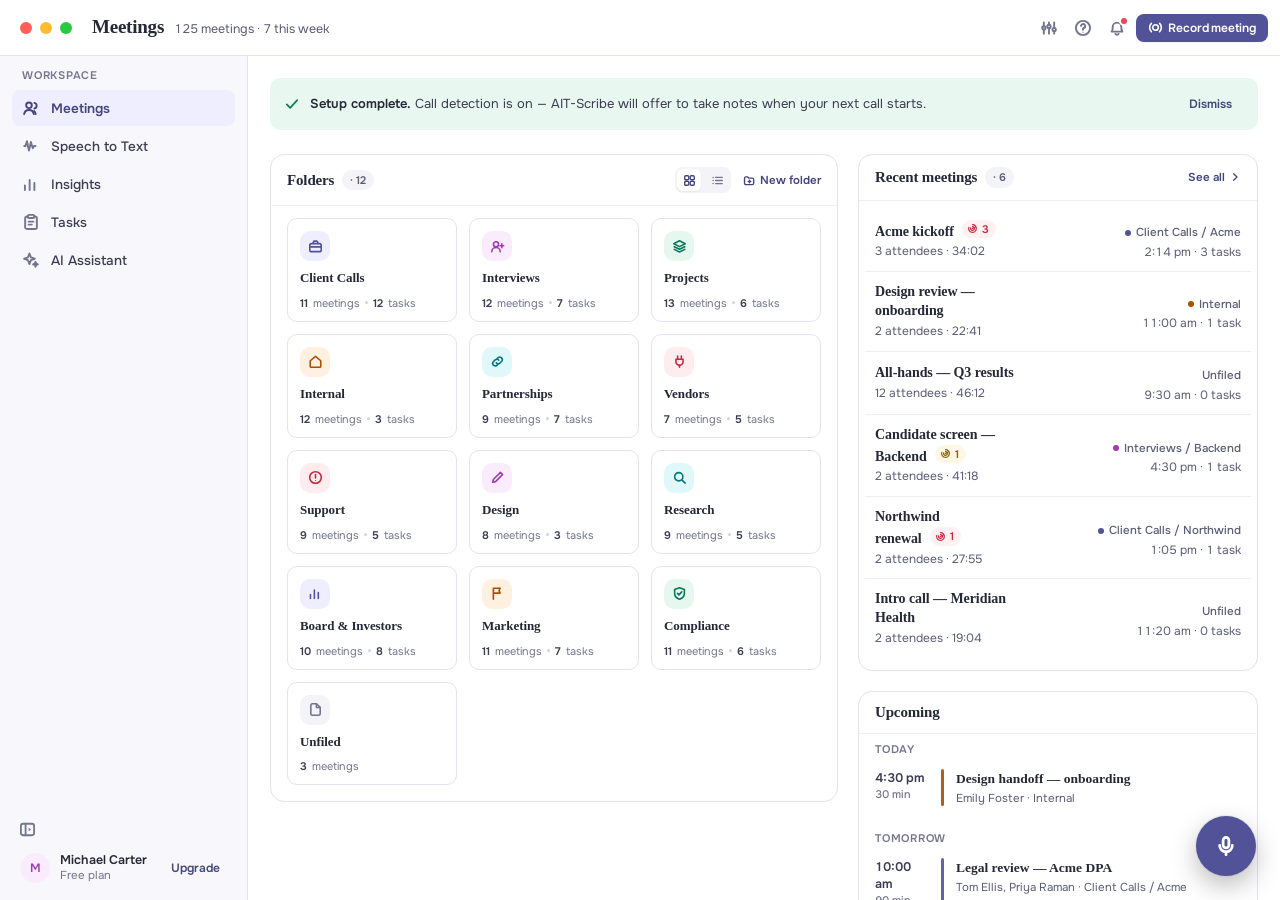
==== commit 1d71b532: "UX improvements" ====
--- a/index.html
+++ b/index.html
@@ -1,4645 +1,74 @@
 <!doctype html>
-<html lang="en" data-th="ocean" data-theme="light">
+<html lang="en" data-th="indigo" data-theme="light">
 <head>
 <meta charset="utf-8">
 <meta name="viewport" content="width=device-width,initial-scale=1">
 <title>AIT-Scribe — Prototype</title>
 <link rel="preconnect" href="https://fonts.googleapis.com">
 <link rel="preconnect" href="https://fonts.gstatic.com" crossorigin>
-<link href="https://fonts.googleapis.com/css2?family=Poppins:wght@400;500;600;700&family=Inter:wght@400;500;600;700&display=swap" rel="stylesheet">
-<style>
-/* ══════════════════════════════ tokens ══════════════════════════════ */
-/* Two axes. `data-th` on <html> picks the THEME (its own nine-step brand ramp and
-   its own neutrals); `data-theme` picks LIGHT or DARK within that theme. So each
-   theme ships a hand-tuned dark set rather than an inversion of its light one.
-
-   Every theme block defines the same list:
-     o50…o800   the brand ramp, light→dark in light mode, dark→light in dark mode
-     rail/surf/sunk/backdrop   surfaces, lightest content surface is `surf`
-     line/line2 ink/ink2/sec/ter
-     brand*     brand as FILL (brandFill + brandOn) vs brand as INK (brandInk)
-     tint/tint2 tinted surfaces for active rows and icon wells
-     onChip     chip background sitting on top of a brand fill
-     meterOff/ring/scrim
-
-   Rule of thumb: orange-as-fill uses o500-ish, orange-as-ink uses o700-ish.
-   Citrus breaks that on purpose — its brand IS a pale lime, so the fill is light
-   and `brandOn` is dark ink in both modes.
-
-   Status colours (danger / warn / ok / info) and the shadows are shared across
-   themes so a red always reads as a red, and live in the two blocks below. */
-:root{
-  --danger:#D92D20; --dangerOn:#FFFFFF; --dangerInk:#B42318; --dangerTint:#FEF3F1; --dangerLine:#FADBD5;
-  --warn:#DD9000; --warnInk:#8A5300; --warnTint:#FFF8E8; --warnLine:#F6E2BC;
-  --ok:#0A7548; --okInk:#07603B; --okTint:#ECFAF3; --okLine:#C8E9D7;
-  --info:#1570EF; --infoTint:#EFF5FF; --infoInk:#0B4FB0; --infoLine:#CFE0FB;
-  --shadow:0 24px 70px rgba(26,24,32,.20),0 2px 8px rgba(26,24,32,.09);
-  --shadow2:0 16px 40px rgba(26,24,32,.15);
-  /* the floating pill is its own surface, not a theme surface: it has to read as
-     an object hovering over other apps, so it stays dark in light mode and only
-     lifts a little in dark mode. Shared across themes for the same reason a red
-     is shared — a recording control should look the same wherever it lands. */
-  --pill:#161C27; --pillInk:#FFFFFF; --pillSec:rgba(255,255,255,.60);
-  --pillLine:rgba(255,255,255,.13); --pillWell:rgba(255,255,255,.09);
-  --pillShadow:0 18px 44px rgba(12,18,28,.38),0 2px 6px rgba(12,18,28,.24),0 0 0 1px rgba(255,255,255,.06);
-  /* watchouts: conflict is the only one that earns a red */
-  --wcf:var(--danger); --wcfInk:var(--dangerInk); --wcfTint:var(--dangerTint); --wcfLine:var(--dangerLine);
-  --wdc:var(--warn); --wdcInk:var(--warnInk); --wdcTint:var(--warnTint); --wdcLine:var(--warnLine);
-  --wcl:var(--info); --wclInk:var(--infoInk); --wclTint:var(--infoTint); --wclLine:var(--infoLine);
-}
-[data-theme="dark"]{
-  --danger:#F0483A; --dangerOn:#26100C; --dangerInk:#FFA79B; --dangerTint:#3A1713; --dangerLine:#55231C;
-  --warn:#E9A23B; --warnInk:#F7CD82; --warnTint:#33240D; --warnLine:#4B3616;
-  --ok:#17A46A; --okInk:#6FDCA6; --okTint:#0F2A1D; --okLine:#1F4632;
-  --info:#5B95F0; --infoTint:#15233A; --infoInk:#A8C8F8; --infoLine:#274068;
-  --shadow:0 24px 70px rgba(0,0,0,.58),0 2px 8px rgba(0,0,0,.42);
-  --shadow2:0 16px 40px rgba(0,0,0,.46);
-  --pill:#232C3B; --pillInk:#F4F8FE; --pillSec:rgba(244,248,254,.60);
-  --pillLine:rgba(255,255,255,.11); --pillWell:rgba(255,255,255,.08);
-  --pillShadow:0 18px 44px rgba(0,0,0,.62),0 2px 6px rgba(0,0,0,.44),0 0 0 1px rgba(255,255,255,.09);
-}
-
-/* ─────────── Ocean — cool blue, the default ─────────── */
-:root,[data-th="ocean"]{
-  --o50:#F3F8FF; --o100:#E4EFFE; --o200:#C7DDFC; --o300:#8FB8F8;
-  --o400:#4B8BF0; --o500:#1A5FE0; --o600:#0548CF; --o700:#0A3AA0; --o800:#0A2C74;
-  --rail:#F9FBFE; --surf:#FFFFFF; --sunk:#F4F8FE; --scrim:rgba(12,25,43,.42);
-  --line:#E5EDF8; --line2:#D3E0F1;
-  --ink:#0F1B2C; --ink2:#2C3D53; --sec:#5D7189; --ter:#8497AC;
-  --brand:var(--o500); --brandOn:#FFFFFF; --brandHov:var(--o700); --brandInk:var(--o700);
-  --brandFill:var(--o600); --brandFillHov:var(--o700);
-  --tint:var(--o100); --tint2:var(--o50); --onChip:rgba(0,0,0,.24);
-  --backdrop:#E3EAF3; --meterOff:#CFDDEF; --ring:rgba(26,95,224,.22);
-}
-[data-th="ocean"][data-theme="dark"]{
-  --o50:#0F1E33; --o100:#132842; --o200:#1C3A5E; --o300:#27528A;
-  --o400:#215EE0; --o500:#4C8DF5; --o600:#71A6F8; --o700:#9BC1FB; --o800:#C4DBFD;
-  --rail:#101C2E; --surf:#0D192B; --sunk:#152438; --scrim:rgba(0,0,0,.62);
-  --line:#1D2E46; --line2:#2A3E59;
-  --ink:#EFF5FD; --ink2:#D3E0EE; --sec:#94A9C0; --ter:#7488A0;
-  --brand:var(--o500); --brandOn:#FFFFFF; --brandHov:var(--o600); --brandInk:var(--o600);
-  --brandFill:var(--o400); --brandFillHov:var(--o500);
-  --tint:var(--o200); --tint2:var(--o100); --onChip:rgba(0,0,0,.28);
-  --backdrop:#060C16; --meterOff:#2C4260; --ring:rgba(76,141,245,.30);
-}
-
-/* ─────────── Citrus — warm neutrals, pale lime brand ───────────
-   The only theme whose brand fill is lighter than its text, so brandOn is dark
-   ink in both modes and onChip goes white rather than black. */
-[data-th="citrus"]{
-  --o50:#FAFDEC; --o100:#F0F8C2; --o200:#E1FA79; --o300:#C8E552;
-  --o400:#A6C531; --o500:#86A31C; --o600:#6B8415; --o700:#4F6310; --o800:#38470B;
-  --rail:#F9F9F4; --surf:#FFFFFF; --sunk:#F6F7EE; --scrim:rgba(28,32,18,.42);
-  --line:#EBEDDF; --line2:#DCDFCB;
-  --ink:#191C10; --ink2:#353A26; --sec:#6B7059; --ter:#8F9478;
-  --brand:var(--o400); --brandOn:#243005; --brandHov:var(--o300); --brandInk:var(--o700);
-  --brandFill:var(--o200); --brandFillHov:var(--o300);
-  --tint:var(--o100); --tint2:var(--o50); --onChip:rgba(255,255,255,.62);
-  --backdrop:#E8E9DC; --meterOff:#D7DBC3; --ring:rgba(166,197,49,.32);
-}
-[data-th="citrus"][data-theme="dark"]{
-  --o50:#1A2413; --o100:#26331A; --o200:#3E4D2A; --o300:#5C7238;
-  --o400:#8CB03F; --o500:#BDE55E; --o600:#E1FA79; --o700:#EBFCA3; --o800:#F4FDC9;
-  --rail:#141C11; --surf:#18261D; --sunk:#1F2E22; --scrim:rgba(0,0,0,.64);
-  --line:#26362A; --line2:#35483A;
-  --ink:#F1F7E9; --ink2:#DCE6D2; --sec:#9CAC91; --ter:#7E8E74;
-  --brand:var(--o500); --brandOn:#1B2607; --brandHov:var(--o700); --brandInk:var(--o600);
-  --brandFill:var(--o600); --brandFillHov:var(--o700);
-  --tint:var(--o200); --tint2:var(--o100); --onChip:rgba(255,255,255,.42);
-  --backdrop:#0B1109; --meterOff:#33452F; --ring:rgba(225,250,121,.28);
-}
-
-/* ─────────── Harbor — muted steel blue, low glare ─────────── */
-[data-th="harbor"]{
-  --o50:#F4F7FB; --o100:#E3EAF3; --o200:#CFD9E9; --o300:#A3B6D0;
-  --o400:#6E8CB4; --o500:#4A6E9C; --o600:#365B90; --o700:#2A4772; --o800:#1E3455;
-  --rail:#F2F3F6; --surf:#FFFFFF; --sunk:#F5F7FA; --scrim:rgba(20,30,42,.44);
-  --line:#E6E9EF; --line2:#D5DAE3;
-  --ink:#141C26; --ink2:#333E4C; --sec:#606C7C; --ter:#8792A1;
-  --brand:var(--o500); --brandOn:#FFFFFF; --brandHov:var(--o700); --brandInk:var(--o700);
-  --brandFill:var(--o600); --brandFillHov:var(--o700);
-  --tint:var(--o200); --tint2:var(--o100); --onChip:rgba(0,0,0,.24);
-  --backdrop:#E4E7ED; --meterOff:#CBD3DF; --ring:rgba(54,91,144,.26);
-}
-[data-th="harbor"][data-theme="dark"]{
-  --o50:#141E2B; --o100:#1B2938; --o200:#26384C; --o300:#345078;
-  --o400:#3F6394; --o500:#5A85BE; --o600:#83A8D6; --o700:#A9C4E5; --o800:#CBDCF0;
-  --rail:#182332; --surf:#141E2A; --sunk:#1B2836; --scrim:rgba(0,0,0,.64);
-  --line:#23303F; --line2:#324152;
-  --ink:#EAEFF5; --ink2:#CFD9E4; --sec:#8E9DAF; --ter:#75849A;
-  --brand:var(--o500); --brandOn:#FFFFFF; --brandHov:var(--o600); --brandInk:var(--o600);
-  --brandFill:#32558A; --brandFillHov:var(--o400);
-  --tint:var(--o300); --tint2:var(--o200); --onChip:rgba(0,0,0,.30);
-  --backdrop:#0A1017; --meterOff:#2E3E52; --ring:rgba(90,133,190,.30);
-}
-
-/* ─────────── Violet — deep indigo, violet accent ─────────── */
-[data-th="violet"]{
-  --o50:#F6F4FE; --o100:#EAE6FD; --o200:#DCD7FD; --o300:#B7A8FA;
-  --o400:#8B72F2; --o500:#6B45EC; --o600:#5323E3; --o700:#4318BE; --o800:#331293;
-  --rail:#F2EFFE; --surf:#FFFFFF; --sunk:#F7F5FE; --scrim:rgba(22,16,48,.44);
-  --line:#EAE7F7; --line2:#DAD5EE;
-  --ink:#16112B; --ink2:#332C4E; --sec:#6A6386; --ter:#8D86A6;
-  --brand:var(--o500); --brandOn:#FFFFFF; --brandHov:var(--o700); --brandInk:var(--o700);
-  --brandFill:var(--o600); --brandFillHov:var(--o700);
-  --tint:var(--o100); --tint2:var(--o50); --onChip:rgba(0,0,0,.26);
-  --backdrop:#E6E2F3; --meterOff:#D6CFF0; --ring:rgba(107,69,236,.26);
-}
-[data-th="violet"][data-theme="dark"]{
-  --o50:#161A38; --o100:#1E2148; --o200:#282A5E; --o300:#32217D;
-  --o400:#5A2AEB; --o500:#7C5CF5; --o600:#9C84F9; --o700:#BCACFC; --o800:#DAD0FE;
-  --rail:#191A3F; --surf:#10142E; --sunk:#181B3B; --scrim:rgba(0,0,0,.66);
-  --line:#232748; --line2:#32365C;
-  --ink:#F2EFFE; --ink2:#DAD4EE; --sec:#9B95BC; --ter:#7F79A0;
-  --brand:var(--o500); --brandOn:#FFFFFF; --brandHov:var(--o600); --brandInk:var(--o600);
-  --brandFill:var(--o400); --brandFillHov:var(--o500);
-  --tint:var(--o300); --tint2:var(--o200); --onChip:rgba(0,0,0,.30);
-  --backdrop:#080A1C; --meterOff:#2F3160; --ring:rgba(124,92,245,.32);
-}
-
-/* ─────────── Ember — the original orange ─────────── */
-[data-th="ember"]{
-  --o50:#FFF6F1; --o100:#FFEADF; --o200:#FFD2BC; --o300:#FF9F6D;
-  --o400:#FF7A33; --o500:#FF5D00; --o600:#E85200; --o700:#B84300; --o800:#8E3300;
-  --rail:#FFF7F2; --surf:#FFFFFF; --sunk:#FDF4EE; --scrim:rgba(36,22,14,.38);
-  --line:#F3E4DA; --line2:#E7D4C7;
-  --ink:#231710; --ink2:#463730; --sec:#77645A; --ter:#9A8477;
-  --brand:var(--o500); --brandOn:#FFFFFF; --brandHov:var(--o600); --brandInk:var(--o700);
-  --brandFill:var(--o600); --brandFillHov:var(--o700);
-  --tint:var(--o100); --tint2:var(--o50); --onChip:rgba(0,0,0,.24);
-  --backdrop:#EBE2DA; --meterOff:#EBD8CB; --ring:rgba(255,93,0,.22);
-}
-[data-th="ember"][data-theme="dark"]{
-  --o50:#2A1408; --o100:#3B1C0B; --o200:#59290F; --o300:#8C3D12;
-  --o400:#D14E00; --o500:#FF6A1A; --o600:#FF8340; --o700:#FF9E6B; --o800:#FFC2A1;
-  --rail:#17110C; --surf:#1E1712; --sunk:#292018; --scrim:rgba(0,0,0,.62);
-  --line:#33271F; --line2:#443429;
-  --ink:#FAF3ED; --ink2:#E7DAD1; --sec:#B8A497; --ter:#9C8778;
-  --brand:var(--o500); --brandOn:#1A1005; --brandHov:var(--o600); --brandInk:var(--o700);
-  --brandFill:var(--o500); --brandFillHov:var(--o600);
-  --tint:var(--o100); --tint2:var(--o50); --onChip:rgba(0,0,0,.24);
-  --backdrop:#0A0705; --meterOff:#4A382B; --ring:rgba(255,106,26,.30);
-}
-*{box-sizing:border-box;margin:0;padding:0}
-html,body{height:100%}
-body{font-family:Inter,'Liberation Sans',Arial,sans-serif;background:var(--backdrop);color:var(--ink);
-  -webkit-font-smoothing:antialiased;display:flex;align-items:center;justify-content:center;
-  overflow:hidden;transition:background .25s}
-.h{font-family:Poppins,sans-serif}
-svg{display:block;flex:0 0 auto}
-button{font:inherit;color:inherit;background:none;border:0;cursor:pointer}
-input{font:inherit;color:inherit;background:none;border:0;outline:0}
-::-webkit-scrollbar{width:9px;height:9px}
-::-webkit-scrollbar-thumb{background:var(--line2);border-radius:6px}
-::-webkit-scrollbar-track{background:transparent}
-
-/* ══════════════════════════════ window frame ══════════════════════════════ */
-#frame{position:relative;width:1440px;height:900px;background:var(--surf);border-radius:14px;overflow:hidden;
-  box-shadow:0 40px 100px rgba(40,20,8,.26),0 0 0 1px rgba(40,20,8,.07);
-  transform-origin:center center;transition:background .25s}
-/* the mock window gives up its frame and fills the viewport once the browser
-   gets too small to show it comfortably at 1440×900 */
-#frame.fill{width:100%;height:100%;border-radius:0;box-shadow:none;transform:none!important}
-#app{height:100%}
-.shell{display:flex;flex-direction:column;height:100%;position:relative;overflow:hidden}
-.app{display:flex;flex:1;min-height:0;position:relative}
-
-/* ══════════════════════════════ window title bar ══════════════════════════════ */
-.topbar{height:64px;flex:0 0 auto;display:flex;align-items:center;gap:16px;
-  padding:0 16px 0 20px;background:var(--surf);border-bottom:1px solid var(--line);z-index:6}
-.topbar .ttl{display:flex;align-items:baseline;gap:11px;min-width:0}
-.topbar h1{font-family:Poppins,sans-serif;font-size:22px;font-weight:600;
-  letter-spacing:-.015em;white-space:nowrap}
-.topbar .state{font-size:13.5px;color:var(--sec);white-space:nowrap;overflow:hidden;text-overflow:ellipsis}
-.topbar .r{margin-left:auto;display:flex;align-items:center;gap:6px;flex:0 0 auto}
-
-/* ══════════════════════════════ rail (sidebar 1) ══════════════════════════════ */
-.rail{width:260px;flex:0 0 260px;background:var(--rail);border-right:1px solid var(--line);
-  display:flex;flex-direction:column;padding:14px 14px 14px;overflow:hidden;
-  transition:width .18s,flex-basis .18s,background .25s}
-.app.railmin .rail{width:72px;flex:0 0 72px;padding:14px 8px}
-.app.railmin .rail .lbl,.app.railmin .rail .slab,.app.railmin .rail .acct .who,
-.app.railmin .rail .upg,.app.railmin .subnav,.app.railmin .rail .colbtn b{display:none}
-.app.railmin .nav a{justify-content:center;padding:0;width:44px;height:44px;margin:0 auto}
-.app.railmin .rail .colbtn{justify-content:center;padding:0;width:44px;height:40px;margin:0 auto}
-.app.railmin .acct{border:0;background:transparent;padding:0;justify-content:center;box-shadow:none}
-.app.railmin .acct .top{justify-content:center}
-.app.railmin .avat{width:34px;height:34px;font-size:13px}
-/* collapse / expand control, shared by both sidebars */
-.colbtn{display:flex;align-items:center;gap:14px;height:38px;padding:0 12px;border-radius:10px;
-  color:var(--sec);cursor:pointer;flex:0 0 auto}
-.colbtn b{font-size:13px;font-weight:500;font-family:Inter,sans-serif;white-space:nowrap}
-.colbtn:hover{background:var(--sunk);color:var(--ink2)}
-.lights{display:flex;align-items:center;gap:8px;flex:0 0 auto;padding-right:4px}
-.lights i{width:12px;height:12px;border-radius:50%;display:flex;align-items:center;
-  justify-content:center;cursor:pointer;color:rgba(0,0,0,.5)}
-.lights i svg{opacity:0;width:9px;height:9px}
-.lights:hover i svg{opacity:1}
-.lights .r{background:#FF5F57}.lights .y{background:#FEBC2E}.lights .g{background:#28C840}
-[data-theme="dark"] .lights .r{background:#E0443E}[data-theme="dark"] .lights .y{background:#DEA123}
-[data-theme="dark"] .lights .g{background:#1AAB29}
-.tbtn:hover{background:var(--sunk)}
-.slab{font-family:Poppins,sans-serif;font-size:11px;font-weight:600;letter-spacing:.1em;
-  text-transform:uppercase;color:var(--ter);padding:4px 12px 10px;white-space:nowrap}
-.nav{display:flex;flex-direction:column;gap:6px}
-.nav a{display:flex;align-items:center;gap:14px;height:40px;padding:0 12px;border-radius:10px;
-  font-family:Poppins,sans-serif;font-size:14px;font-weight:500;color:var(--ink2);
-  text-decoration:none;cursor:pointer;white-space:nowrap}
-.nav a:hover{background:var(--sunk)}
-.nav a.on{background:var(--tint);color:var(--brandInk);font-weight:600}
-.nav a .ic{color:var(--sec)}
-.nav a.on .ic{color:var(--brandInk)}
-.subnav{display:flex;flex-direction:column;gap:2px;margin:2px 0 2px 26px;
-  border-left:1.5px solid var(--line2);padding-left:12px}
-.subnav a{display:flex;align-items:center;gap:9px;height:30px;padding:0 8px;border-radius:7px;
-  font-size:12.5px;color:var(--sec);cursor:pointer}
-.subnav a:hover{background:var(--sunk)}
-.subnav a.on{background:var(--tint2);color:var(--brandInk);font-weight:600}
-.spacer{flex:1}
-.acct{display:flex;align-items:center;padding:9px 10px;border-radius:14px;
-  border:1px solid var(--line);background:var(--surf);overflow:hidden;flex:0 0 auto}
-.acct .top{display:flex;align-items:center;gap:10px;min-width:0;width:100%}
-.acct .who{min-width:0;flex:1}
-.avat{width:28px;height:28px;border-radius:50%;background:var(--tint);color:var(--brandInk);
-  display:flex;align-items:center;justify-content:center;font-family:Poppins,sans-serif;
-  font-size:12px;font-weight:600;flex:0 0 auto}
-.acct .avat{width:32px;height:32px;background:var(--line);color:var(--ink2);font-size:13px}
-.acct .nm{font-size:13px;font-weight:600;line-height:1.25;display:block;white-space:nowrap;
-  overflow:hidden;text-overflow:ellipsis}
-.acct .pl{font-size:11.5px;color:var(--sec);display:block}
-.upg{display:flex;align-items:center;gap:6px;white-space:nowrap;flex:0 0 auto;
-  font-family:Poppins,sans-serif;font-size:12px;font-weight:600;color:var(--brandInk);
-  border:1px solid var(--line2);border-radius:8px;padding:6px 10px;background:var(--surf)}
-.upg:hover{border-color:var(--brand);background:var(--tint2)}
-
-/* ══════════════════════════════ list column (sidebar 2) ══════════════════════════════ */
-.listcol{width:282px;flex:0 0 282px;background:var(--surf);border-right:1px solid var(--line);
-  display:flex;flex-direction:column;overflow:hidden;transition:width .18s,flex-basis .18s}
-/* collapsed: a narrow strip of icons rather than nothing at all */
-.app.listmin .listcol{width:56px;flex:0 0 56px}
-.app.listmin .listcol .lbl,.app.listmin .listcol .n,.app.listmin .listcol .pill,
-.app.listmin .listcol .slabel,.app.listmin .listcol .note,.app.listmin .listcol input,
-.app.listmin .listcol .convrow,.app.listmin .listcol .emptylist,
-.app.listmin .listcol .lhead b,.app.listmin .listcol .colbtn b{display:none}
-.app.listmin .srch{width:36px;height:36px;padding:0;margin:12px auto 0;justify-content:center;
-  border-radius:10px;cursor:pointer}
-.app.listmin .srch:hover{border-color:var(--brand);color:var(--brandInk)}
-.app.listmin .lbody{padding:10px 10px 8px;align-items:center}
-.app.listmin .views{width:100%;align-items:center}
-.app.listmin .views a{width:36px;height:36px;min-height:36px;padding:0;justify-content:center;border-radius:10px}
-.app.listmin .lhead{padding:0;justify-content:center}
-.app.listmin .lhead .act{margin-left:0}
-.app.listmin .listcol .colbtn{justify-content:center;padding:0;width:36px;margin:0 auto}
-.lfoot{padding:6px 8px 10px;flex:0 0 auto}
-.lhead{height:64px;display:flex;align-items:center;padding:0 16px;border-bottom:1px solid var(--line);flex:0 0 auto}
-.lhead b{font-family:Poppins,sans-serif;font-size:15px;font-weight:600}
-.lhead .act{margin-left:auto;display:flex;align-items:center;gap:5px;font-family:Poppins,sans-serif;
-  font-size:12.5px;font-weight:600;color:var(--brandInk)}
-.srch{display:flex;align-items:center;gap:8px;background:var(--surf);border:1px solid var(--line2);
-  border-radius:8px;padding:8px 11px;margin:16px 16px 0;flex:0 0 auto}
-.srch:focus-within{border-color:var(--brand);box-shadow:0 0 0 3px var(--ring)}
-.srch input{font-size:13px;width:100%}
-.srch input::placeholder{color:var(--ter)}
-.lbody{padding:16px;display:flex;flex-direction:column;gap:2px;overflow-y:auto;flex:1}
-.views{display:flex;flex-direction:column;gap:2px}
-.views a{display:flex;align-items:center;gap:12px;min-height:34px;padding:6px 10px;border-radius:8px;
-  font-size:13.5px;color:var(--ink2);cursor:pointer}
-.views a:hover{background:var(--sunk)}
-.views a.on{background:var(--tint);color:var(--brandInk);font-weight:600}
-.views a .ic{color:var(--sec)}
-.views a.on .ic{color:var(--brandInk)}
-.views a .n{margin-left:auto;font-size:12px;color:var(--sec)}
-.views a.on .n{color:var(--brandInk);font-weight:700}
-.views a .pill{margin-left:auto;font-size:11px;font-weight:700;color:var(--dangerOn);background:var(--danger);
-  border-radius:10px;padding:1px 7px}
-.slabel{font-family:Poppins,sans-serif;font-size:11px;font-weight:600;letter-spacing:.1em;
-  text-transform:uppercase;color:var(--ter);padding:18px 10px 8px}
-.note{margin-top:14px;padding:11px 12px;border:1px dashed var(--line2);border-radius:10px;
-  font-size:12px;color:var(--sec);line-height:1.45}
-.emptylist{padding:28px 20px;text-align:center;font-size:12.5px;color:var(--sec);line-height:1.5}
-.emptylist b{display:block;color:var(--ink2);font-size:13.5px;font-family:Poppins,sans-serif;
-  font-weight:600;margin-bottom:6px}
-.convrow{display:block;padding:11px 12px;border-radius:9px;cursor:pointer}
-.convrow:hover{background:var(--sunk)}
-.convrow.on{background:var(--tint)}
-.convrow .t{font-size:13px;font-weight:600;color:var(--ink);line-height:1.35;display:block}
-.convrow.on .t{color:var(--brandInk)}
-.convrow .d{font-size:11.5px;color:var(--sec);margin-top:4px;display:block}
-
-/* ══════════════════════════════ main ══════════════════════════════ */
-.main{flex:1;display:flex;flex-direction:column;min-width:0;background:var(--surf)}
-.tbtn{width:32px;height:32px;border-radius:8px;display:flex;align-items:center;justify-content:center;
-  color:var(--sec);position:relative;flex:0 0 auto;cursor:pointer}
-.tbtn.hasbadge:after{content:'';position:absolute;top:6px;right:6px;width:7px;height:7px;
-  border-radius:50%;background:var(--danger);border:1.5px solid var(--surf)}
-.crumb{display:flex;align-items:center;gap:8px;font-size:13.5px;color:var(--sec);min-width:0}
-.crumb b{overflow:hidden;text-overflow:ellipsis;white-space:nowrap}
-.crumb .bk{cursor:pointer;display:flex;align-items:center;gap:6px}
-.crumb .bk:hover{color:var(--brandInk)}
-.crumb b{color:var(--ink);font-weight:600;font-family:Poppins,sans-serif;font-size:15px}
-.body{flex:1;--bp:24px;padding:var(--bp);overflow-y:auto;display:flex;flex-direction:column}
-
-/* ══════════════════════════════ buttons ══════════════════════════════ */
-.btn{flex:0 0 auto;display:inline-flex;align-items:center;gap:7px;font-family:Poppins,sans-serif;
-  font-size:13px;font-weight:600;border-radius:9px;padding:8px 15px;border:1px solid transparent;
-  white-space:nowrap;cursor:pointer}
-.btn.p{background:var(--brandFill);color:var(--brandOn);border-color:rgba(0,0,0,.07);
-  box-shadow:0 1px 2px rgba(48,24,10,.10)}
-.btn.p:hover{background:var(--brandFillHov);border-color:rgba(0,0,0,.10)}
-.btn.s{background:var(--surf);color:var(--ink2);border-color:var(--line2)}
-.btn.s:hover{background:var(--sunk)}
-.btn.t{background:transparent;color:var(--brandInk);padding:7px 9px}
-.btn.t:hover{background:var(--tint2)}
-.btn.d{background:var(--danger);color:var(--dangerOn);border-color:rgba(0,0,0,.07)}
-.btn.d:hover{filter:brightness(1.06)}
-.btn.sm{font-size:12.5px;padding:6px 12px}
-.btn.dis{background:var(--sunk);color:var(--ter);border-color:var(--line);cursor:not-allowed}
-.btn .dot{width:8px;height:8px;border-radius:50%;background:var(--brand)}
-.link{font-family:Poppins,sans-serif;font-size:12.5px;font-weight:600;color:var(--brandInk);cursor:pointer}
-.link:hover{text-decoration:underline}
-
-/* ══════════════════════════════ generic ══════════════════════════════ */
-.card{background:var(--surf);border:1px solid var(--line);border-radius:14px}
-.empty{flex:1;display:flex;flex-direction:column;align-items:center;justify-content:center;text-align:center}
-.empty .ico{width:60px;height:60px;border-radius:50%;background:var(--tint2);display:flex;
-  align-items:center;justify-content:center;color:var(--brand);margin-bottom:18px}
-.empty h2{font-family:Poppins,sans-serif;font-size:20px;font-weight:600;margin-bottom:8px}
-.empty p{font-size:14px;color:var(--sec);line-height:1.6;max-width:470px}
-.notice{display:flex;align-items:center;gap:11px;border-radius:12px;padding:12px 14px;
-  font-size:13.5px;line-height:1.45;flex-wrap:wrap}
-.notice>span:not(.act){flex:1 1 220px;min-width:0}
-.notice .act{margin-left:auto}
-.notice.warn{background:var(--warnTint);border:1px solid var(--warnLine);color:var(--ink2)}
-.notice.warn .ic{color:var(--warnInk)}
-.notice.ok{background:var(--okTint);border:1px solid var(--okLine);color:var(--ink2)}
-.notice.ok .ic{color:var(--okInk)}
-.notice.dg{background:var(--dangerTint);border:1px solid var(--dangerLine);color:var(--ink2)}
-.notice.dg .ic{color:var(--dangerInk)}
-.kbd{flex:0 0 auto;font-size:12px;font-weight:700;background:var(--surf);border:1px solid var(--line2);
-  border-bottom-width:2px;border-radius:6px;padding:2px 7px;color:var(--ink);display:inline-block}
-.ghd{display:flex;align-items:center;gap:8px;font-family:Poppins,sans-serif;font-size:11.5px;
-  font-weight:600;letter-spacing:.08em;text-transform:uppercase;color:var(--sec);margin:0 2px 10px}
-.ghd.dg{color:var(--dangerInk)}
-.ghd .n{color:var(--ter);font-weight:500;letter-spacing:0;text-transform:none;font-size:12px}
-.meter{display:flex;align-items:center;gap:3px;height:38px;overflow:hidden}
-.meter i{width:3px;border-radius:2px;background:var(--brand);transition:height .12s}
-.meter.idle i{background:var(--meterOff)}
-.meter.live i{background:var(--danger)}
-.tog{width:44px;height:25px;border-radius:14px;background:var(--line2);position:relative;
-  flex:0 0 auto;cursor:pointer;transition:background .16s}
-.tog.on{background:var(--brand)}
-.tog i{position:absolute;top:3px;left:3px;width:19px;height:19px;border-radius:50%;
-  background:#fff;box-shadow:0 1px 2px rgba(0,0,0,.22);transition:left .16s}
-.tog.on i{left:22px}
-.tog.dis{opacity:.5;cursor:not-allowed}
-.inp{border:1px solid var(--line2);border-radius:9px;padding:9px 12px;font-size:13px;
-  background:var(--surf);display:flex;align-items:center;gap:8px}
-.inp:focus-within{border-color:var(--brand);box-shadow:0 0 0 3px var(--ring)}
-.inp input{width:100%}
-.inp input::placeholder,.inp .ph{color:var(--ter)}
-.sel{border:1px solid var(--line2);border-radius:9px;padding:7px 11px;font-size:13px;
-  background:var(--surf);display:inline-flex;align-items:center;gap:10px;cursor:pointer;white-space:nowrap}
-.sel:hover{border-color:var(--brand)}
-.cbx{width:18px;height:18px;border-radius:5px;border:1.8px solid var(--line2);flex:0 0 auto;
-  display:flex;align-items:center;justify-content:center;background:var(--surf);cursor:pointer;color:transparent}
-.cbx.on{background:var(--brand);border-color:var(--brand);color:var(--brandOn)}
-.rdo{width:18px;height:18px;border-radius:50%;border:1.8px solid var(--line2);flex:0 0 auto;cursor:pointer}
-.rdo.on{border:5px solid var(--brand)}
-.pri{display:inline-flex;align-items:center;gap:5px;font-size:11.5px;font-weight:600;
-  border-radius:6px;padding:2px 8px;font-family:Poppins,sans-serif;background:var(--sunk);color:var(--sec)}
-.pri.hi{background:var(--dangerTint);color:var(--dangerInk)}
-.pri.md{background:var(--warnTint);color:var(--warnInk)}
-.pri.ok{background:var(--okTint);color:var(--okInk)}
-.fchip{display:inline-flex;align-items:center;gap:7px;font-size:13px;color:var(--ink2);
-  border:1px solid var(--line2);border-radius:9px;padding:7px 13px;background:var(--surf);
-  cursor:pointer;white-space:nowrap}
-.fchip:hover{background:var(--sunk)}
-.fchip.on{background:var(--tint);color:var(--brandInk);font-weight:600;border-color:transparent}
-.fchip .b{font-size:11px;font-weight:700;color:var(--dangerOn);background:var(--danger);
-  border-radius:9px;padding:0 6px}
-.fchip.on .b{background:var(--brand);color:var(--brandOn)}
-/* the watchout filters count rather than warn, so their badge stays neutral */
-.fchip.wf .b{background:var(--line2);color:var(--ink2)}
-.fchip.wf.on .b{background:var(--brand);color:var(--brandOn)}
-/* ══════════════════════════════ meetings ══════════════════════════════ */
-.mrow{display:flex;align-items:center;gap:14px;padding:14px 16px;cursor:pointer}
-.mrow+.mrow{border-top:1px solid var(--line)}
-.mrow:hover{background:var(--sunk)}
-.mrow .t{font-family:Poppins,sans-serif;font-size:14px;font-weight:600;display:block}
-.mrow .t .wdot{margin-left:9px;vertical-align:1px}
-.mrow .s{font-size:12.5px;color:var(--sec);display:block;margin-top:3px}
-.mrow .rt{text-align:right;white-space:nowrap;flex:0 0 auto;min-width:118px}
-.mrow .rt .tg{font-size:12px;font-weight:600;font-family:Poppins,sans-serif;display:block}
-.mrow .rt .mt{font-size:12px;color:var(--sec);display:block;margin-top:4px}
-.mrow>span:first-child{flex:1;min-width:0}
-.mrow .macts{display:flex;gap:4px;flex:0 0 auto;opacity:0;pointer-events:none}
-.mrow:hover .macts{opacity:1;pointer-events:auto}
-.mrow .macts span{width:30px;height:30px;border-radius:8px;display:flex;align-items:center;
-  justify-content:center;color:var(--sec);background:var(--surf);border:1px solid var(--line2)}
-.mrow .macts span:hover{border-color:var(--brand);color:var(--brandInk)}
-.mrow .macts span.dg:hover{border-color:var(--danger);color:var(--dangerInk)}
-/* `live` doubles as a modifier on .meter and .holdbtn, so this stays scoped to
-   the hosts that use it as a pill rather than becoming a bare .live rule */
-.mrow .live,.dchips .live{display:inline-flex;align-items:center;gap:6px;font-size:11.5px;font-weight:700;
-  color:var(--dangerOn);background:var(--danger);border-radius:20px;padding:2px 9px;font-family:Poppins,sans-serif}
-.setuphd{display:flex;align-items:center;gap:10px;padding:13px 16px;border-bottom:1px solid var(--line)}
-.setuphd b{font-family:Poppins,sans-serif;font-size:14px}
-.setuphd .step{font-size:12px;font-weight:600;color:var(--brandInk);background:var(--tint);
-  padding:2px 9px;border-radius:20px}
-.setuphd .x{margin-left:auto;color:var(--sec);cursor:pointer}
-.setuprow{display:flex;align-items:center;gap:13px;padding:14px 16px}
-.setuprow+.setuprow{border-top:1px solid var(--line)}
-.setuprow .si{width:34px;height:34px;border-radius:10px;background:var(--tint);color:var(--brandInk);
-  display:flex;align-items:center;justify-content:center;flex:0 0 auto}
-.setuprow .t{font-family:Poppins,sans-serif;font-size:14px;font-weight:600;display:block}
-.setuprow .s{font-size:12.5px;color:var(--sec);display:block;margin-top:3px;line-height:1.45;max-width:620px}
-.setuprow .a{margin-left:auto;flex:0 0 auto}
-
-/* ══════════════════════════════ meeting detail ══════════════════════════════ */
-.titleblk{margin-bottom:16px}
-.titleblk h1{font-family:Poppins,sans-serif;font-size:26px;font-weight:600;letter-spacing:-.015em}
-.titleblk h1 .edit{opacity:0;color:var(--sec);display:inline-flex;vertical-align:2px;margin-left:8px;
-  pointer-events:none}
-.titleblk:hover h1 .edit{opacity:1}
-.metarow{display:flex;align-items:center;gap:10px;margin-top:9px;font-size:13px;color:var(--sec);flex-wrap:wrap}
-.metarow .fchipx{display:inline-flex;align-items:center;gap:6px;border:1px solid var(--line2);
-  border-radius:8px;padding:4px 10px;font-size:12.5px;color:var(--ink2);font-weight:600;
-  font-family:Poppins,sans-serif;cursor:pointer}
-.metarow .fchipx:hover{border-color:var(--brand)}
-.metarow .sp{width:3px;height:3px;border-radius:50%;background:var(--ter)}
-.faces{display:flex;align-items:center}
-.faces i{width:24px;height:24px;border-radius:50%;border:2px solid var(--surf);margin-left:-7px;
-  font-style:normal;font-size:10.5px;font-weight:700;color:#FFFFFF;display:flex;align-items:center;
-  justify-content:center;font-family:Poppins,sans-serif}
-.faces i:first-child{margin-left:0}
-.addp{display:inline-flex;align-items:center;gap:6px;border:1px dashed var(--line2);border-radius:20px;
-  padding:4px 11px 4px 9px;font-size:12.5px;color:var(--sec);cursor:pointer;
-  font-family:Poppins,sans-serif;font-weight:600}
-.addp:hover{border-color:var(--brand);color:var(--brandInk);border-style:solid}
-.recbar{display:flex;align-items:center;gap:12px;background:var(--dangerTint);
-  border:1px solid var(--dangerLine);border-radius:12px;padding:12px 16px}
-.recbar.pause{background:var(--warnTint);border-color:var(--warnLine)}
-.recbar .rdot{width:10px;height:10px;border-radius:50%;background:var(--danger);flex:0 0 auto;
-  box-shadow:0 0 0 4px var(--dangerLine);animation:pulse 1.6s infinite}
-.recbar.pause .rdot{background:var(--warnInk);animation:none;box-shadow:0 0 0 4px var(--warnLine)}
-@keyframes pulse{0%,100%{opacity:1}50%{opacity:.35}}
-.recbar b{font-family:Poppins,sans-serif;font-size:14px;font-weight:600}
-.recbar .t{font-family:Poppins,sans-serif;font-size:15px;font-weight:700;color:var(--dangerInk);
-  font-variant-numeric:tabular-nums}
-.recbar.pause .t{color:var(--warnInk)}
-.recbar .s{font-size:12.5px;color:var(--sec);min-width:0;overflow:hidden;white-space:nowrap;text-overflow:ellipsis}
-.recbar .a{margin-left:auto;display:flex;gap:8px;flex:0 0 auto}
-.tabs{display:flex;gap:26px;border-bottom:1px solid var(--line);margin:20px 0 18px;flex:0 0 auto;
-  overflow-x:auto;scrollbar-width:none}
-.tabs::-webkit-scrollbar{display:none}
-.tabs a{flex:0 0 auto;white-space:nowrap}
-.tabs a{display:flex;align-items:center;gap:8px;padding-bottom:11px;font-family:Poppins,sans-serif;
-  font-size:14px;font-weight:600;color:var(--sec);border-bottom:2px solid transparent;
-  margin-bottom:-1px;cursor:pointer}
-.tabs a:hover{color:var(--ink)}
-.tabs a.on{color:var(--brandInk);border-bottom-color:var(--brand)}
-.tabs a.off{color:var(--ter);cursor:not-allowed}
-.tabs a.off:hover{color:var(--ter)}
-.tabs a .cnt{font-size:11.5px;font-weight:700;background:var(--tint);color:var(--brandInk);
-  border-radius:9px;padding:1px 7px}
-.tabs a.off .cnt{background:var(--sunk);color:var(--ter)}
-.tabs a .cnt.hot{background:var(--dangerTint);color:var(--dangerInk)}
-.tabs a.on .cnt.hot{background:var(--danger);color:var(--dangerOn)}
-.sec{margin-bottom:18px}
-.sec h3{font-family:Poppins,sans-serif;font-size:14px;font-weight:600;margin-bottom:9px;
-  display:flex;align-items:center;gap:8px}
-.sec h3 .ic{color:var(--brandInk)}
-.sec p{font-size:13.5px;line-height:1.65;color:var(--ink2)}
-.bul{list-style:none;display:flex;flex-direction:column;gap:9px}
-.bul li{display:flex;gap:10px;font-size:13.5px;line-height:1.55;color:var(--ink2)}
-.bul li .dot{width:5px;height:5px;border-radius:50%;background:var(--brand);flex:0 0 auto;margin-top:8px}
-.jump{font-size:12px;color:var(--brandInk);white-space:nowrap;margin-left:auto;flex:0 0 auto;
-  font-family:Poppins,sans-serif;font-weight:600;cursor:pointer}
-.jump:hover{text-decoration:underline}
-.notebox{border:1px solid var(--line);border-radius:12px;padding:16px 18px;min-height:150px}
-.notebox:focus-within{border-color:var(--brand)}
-.notebox .ln{font-size:13.5px;line-height:1.8;color:var(--ink2);outline:0;min-height:80px}
-.notebox .hint{font-size:12.5px;color:var(--ter)}
-.trs{display:flex;gap:14px;padding:12px 14px;border-radius:10px}
-.trs.hl{background:var(--tint2);border:1px solid var(--tint)}
-/* a line the assistant spoke into the call, so the record shows who raised it */
-.trs.said{background:var(--okTint);border:1px solid var(--okLine)}
-.trs.said .spk{color:var(--okInk)}
-.trs.said .badge{background:var(--okLine);color:var(--okInk)}
-.trs .tm{font-size:12px;color:var(--sec);font-variant-numeric:tabular-nums;width:44px;
-  flex:0 0 auto;padding-top:2px;cursor:pointer}
-.trs .tm:hover{color:var(--brandInk)}
-.trs .spk{font-family:Poppins,sans-serif;font-size:13px;font-weight:600;display:block;margin-bottom:3px}
-.trs .tx{font-size:13.5px;line-height:1.6;color:var(--ink2)}
-.trs .tx mark{background:var(--tint);color:var(--brandInk);border-radius:3px}
-/* self-contained, but listed per host to match how .live is handled above */
-.trs .badge,.dchips .badge{display:inline-flex;align-items:center;gap:5px;font-size:11.5px;font-weight:600;
-  color:var(--brandInk);background:var(--tint);border-radius:14px;padding:2px 9px;margin-top:7px;
-  font-family:Poppins,sans-serif}
-.player{display:flex;align-items:center;gap:14px;border:1px solid var(--line);border-radius:12px;
-  padding:12px 16px;margin-top:16px;flex:0 0 auto}
-.player .pb{width:36px;height:36px;border-radius:50%;background:var(--brandFill);color:var(--brandOn);
-  display:flex;align-items:center;justify-content:center;flex:0 0 auto;cursor:pointer}
-.player .tm{font-size:12.5px;color:var(--sec);font-variant-numeric:tabular-nums;flex:0 0 auto}
-.scrub{flex:1;height:26px;display:flex;align-items:center;gap:2px;cursor:pointer}
-.scrub i{width:3px;border-radius:2px;background:var(--meterOff)}
-.scrub i.p{background:var(--brand)}
-
-/* ══════════════════════════════ speech ══════════════════════════════ */
-.holdbtn{display:flex;align-items:center;gap:10px;background:var(--brandFill);color:var(--brandOn);
-  border-radius:12px;padding:12px 18px;font-family:Poppins,sans-serif;font-size:14px;
-  font-weight:600;flex:0 0 auto;cursor:pointer;user-select:none}
-.holdbtn:hover{filter:brightness(1.08)}
-.holdbtn.live{background:var(--danger);color:var(--dangerOn);filter:none}
-.holdbtn .kb{font-size:12px;font-weight:700;background:var(--onChip);border-radius:6px;
-  padding:2px 7px;color:var(--brandOn)}
-.statusline{display:flex;align-items:center;gap:9px;font-size:13px;color:var(--ink2);flex-wrap:wrap}
-.statusline .d{width:8px;height:8px;border-radius:50%;flex:0 0 auto}
-.sub{font-size:12.5px;color:var(--sec);margin-top:5px}
-.trow{display:flex;align-items:flex-start;gap:12px;padding:13px 14px}
-.trow+.trow{border-top:1px solid var(--line)}
-.trow:hover{background:var(--sunk)}
-.trow .tx{font-size:13.5px;color:var(--ink);line-height:1.45;display:block;outline:0}
-.trow .tm{font-size:12px;color:var(--sec);margin-top:4px;display:block}
-.acts{margin-left:auto;display:flex;gap:4px;flex:0 0 auto;opacity:0;pointer-events:none}
-.trow:hover .acts{opacity:1;pointer-events:auto}
-.acts span{width:30px;height:30px;border-radius:8px;display:flex;align-items:center;
-  justify-content:center;color:var(--sec);background:var(--surf);border:1px solid var(--line2);cursor:pointer}
-.acts span:hover{border-color:var(--brand);color:var(--brandInk)}
-.acts span.dg:hover{border-color:var(--danger);color:var(--dangerInk)}
-.metrics{display:flex;align-items:center;gap:22px;font-size:13px;color:var(--sec);
-  margin-top:16px;padding:0 2px;flex-wrap:wrap}
-.metrics b{color:var(--ink);font-family:Poppins,sans-serif;font-weight:600}
-.metrics .sp{width:1px;height:14px;background:var(--line2)}
-
-/* ══════════════════════════════ tasks ══════════════════════════════ */
-.toolrow{display:flex;align-items:center;gap:8px;margin-bottom:14px;flex-wrap:wrap;flex:0 0 auto}
-.toolrow .r{margin-left:auto;display:flex;align-items:center;gap:10px}
-.chk{display:flex;align-items:center;gap:8px;font-size:13px;color:var(--ink2);cursor:pointer}
-.addrow{display:flex;align-items:center;gap:11px;border:1px solid var(--line2);background:var(--surf);
-  border-radius:11px;padding:12px 14px;margin-bottom:18px;color:var(--sec);flex:0 0 auto}
-.addrow:focus-within{border-color:var(--brand);box-shadow:0 0 0 3px var(--ring)}
-.addrow input{font-size:13.5px;width:100%}
-.addrow input::placeholder{color:var(--ter)}
-.trk{display:flex;align-items:flex-start;gap:12px;padding:13px 16px;cursor:pointer}
-.trk+.trk{border-top:1px solid var(--line)}
-.trk:hover{background:var(--sunk)}
-.trk.sel{background:var(--tint2)}
-.trk .t{font-size:13.5px;color:var(--ink);line-height:1.4;display:block}
-.trk.done .t{text-decoration:line-through;color:var(--sec)}
-.trk .m{font-size:12px;color:var(--sec);margin-top:5px;display:flex;align-items:center;gap:7px;flex-wrap:wrap}
-.trk .due{margin-left:auto;font-size:12.5px;color:var(--sec);flex:0 0 auto;white-space:nowrap}
-.trk .due.dg{color:var(--dangerInk);font-weight:700}
-.trk .kb2{opacity:0;width:28px;height:28px;border-radius:7px;display:flex;align-items:center;
-  justify-content:center;color:var(--sec);flex:0 0 auto;pointer-events:none}
-.trk:hover .kb2{opacity:1;pointer-events:auto}
-.trk .kb2:hover{background:var(--line)}
-
-/* ══════════════════════════════ assistant ══════════════════════════════ */
-.chips{display:flex;gap:10px;flex-wrap:wrap;justify-content:center;margin-top:20px;max-width:620px}
-.chip{display:flex;align-items:center;gap:8px;border:1px solid var(--line2);background:var(--surf);
-  border-radius:22px;padding:9px 16px;font-size:13.5px;color:var(--ink2);cursor:pointer}
-.chip:hover{border-color:var(--brand);color:var(--brandInk)}
-.chip.off{background:var(--sunk);border-style:dashed;color:var(--ter);cursor:not-allowed}
-.chip.off:hover{border-color:var(--line2);color:var(--ter)}
-.scope{font-size:12.5px;color:var(--sec);margin-top:16px}
-.comp{margin-top:auto;padding-top:14px;flex:0 0 auto}
-.compbox{display:flex;align-items:center;gap:11px;border:1px solid var(--line2);background:var(--surf);
-  border-radius:13px;padding:12px 14px}
-.compbox:focus-within{border-color:var(--brand);box-shadow:0 0 0 3px var(--ring)}
-.compbox.off{background:var(--sunk);border-color:var(--line)}
-.compbox input{flex:1;font-size:13.5px}
-.compbox input::placeholder{color:var(--ter)}
-.compbox .ic{color:var(--sec)}
-.compbox.off .ic{color:var(--ter);opacity:.6}
-.sendb{width:34px;height:34px;border-radius:10px;background:var(--brandFill);display:flex;
-  align-items:center;justify-content:center;flex:0 0 auto;cursor:pointer;
-  box-shadow:0 1px 2px rgba(48,24,10,.14)}
-.compbox .sendb .ic,.sendb .ic{color:var(--brandOn);opacity:1}
-.sendb:hover{background:var(--brandFillHov)}
-.sendb.off{background:var(--sunk);box-shadow:none;cursor:not-allowed}
-.compbox .sendb.off .ic{color:var(--ter)}
-.msg{display:flex;gap:10px;margin-bottom:18px;align-items:flex-end}
-/* row-reverse makes flex-start the right edge, so the user's turn packs right
-   with its avatar outermost — no margin-left:auto needed */
-.msg.u{flex-direction:row-reverse}
-.msg .who{width:30px;height:30px;border-radius:9px;flex:0 0 auto;display:flex;align-items:center;
-  justify-content:center;font-family:Poppins,sans-serif;font-size:12px;font-weight:600}
-.msg.u .who{background:var(--tint);color:var(--brandInk)}
-.msg.a .who{background:var(--ink);color:var(--surf)}
-.msg .tx{font-size:13.5px;line-height:1.6;color:var(--ink2);padding:10px 14px;border-radius:15px;
-  max-width:min(76%,620px)}
-.msg.a .tx{background:var(--sunk);border:1px solid var(--line);border-bottom-left-radius:5px}
-.msg.u .tx{background:var(--tint);color:var(--ink);border:1px solid transparent;
-  border-bottom-right-radius:5px}
-.msg .tx b{color:var(--ink)}
-.msg.a .tx.typing{padding:13px 16px}
-.src{display:inline-flex;align-items:center;gap:6px;margin-top:10px;font-size:12.5px;
-  color:var(--brandInk);background:var(--tint2);border:1px solid var(--tint);border-radius:16px;
-  padding:4px 11px;cursor:pointer}
-.src:hover{background:var(--tint)}
-.typing i{display:inline-block;width:6px;height:6px;border-radius:50%;background:var(--sec);
-  margin-right:4px;animation:bl 1.1s infinite}
-.typing i:nth-child(2){animation-delay:.18s}.typing i:nth-child(3){animation-delay:.36s}
-@keyframes bl{0%,80%,100%{opacity:.25}40%{opacity:1}}
-
-/* ══════════════════════════════ modal / menu / toast ══════════════════════════════ */
-.scrim{position:absolute;inset:0;background:var(--scrim);z-index:20}
-.modal{position:absolute;z-index:21;left:50%;top:50%;transform:translate(-50%,-50%);
-  background:var(--surf);border-radius:18px;box-shadow:var(--shadow);
-  max-width:calc(100% - 28px);max-height:calc(100% - 28px);overflow:hidden;display:flex}
-.mnav{width:236px;flex:0 0 auto;background:var(--rail);border-right:1px solid var(--line);
-  padding:18px 12px;display:flex;flex-direction:column;gap:2px;overflow-y:auto}
-.mnav h3{font-family:Poppins,sans-serif;font-size:16px;font-weight:600;padding:2px 10px 14px}
-.mnav .gl{font-family:Poppins,sans-serif;font-size:10.5px;font-weight:600;letter-spacing:.1em;
-  text-transform:uppercase;color:var(--ter);padding:14px 10px 6px}
-.mnav a{display:flex;align-items:center;gap:11px;padding:8px 10px;border-radius:8px;
-  color:var(--ink2);font-size:13px;cursor:pointer}
-.mnav a:hover{background:var(--sunk)}
-.mnav a.on{background:var(--tint);color:var(--brandInk);font-weight:600}
-.mnav a .ic{color:var(--sec)}
-.mnav a.on .ic{color:var(--brandInk)}
-.mbody{flex:1;display:flex;flex-direction:column;min-width:0}
-.mtop{display:flex;align-items:flex-start;gap:12px;padding:20px 22px 16px;border-bottom:1px solid var(--line)}
-.mtop h2{font-family:Poppins,sans-serif;font-size:17px;font-weight:600}
-.mtop p{font-size:12.5px;color:var(--sec);margin-top:3px}
-.mtop .x{margin-left:auto;width:30px;height:30px;border-radius:8px;border:1px solid var(--line2);
-  display:flex;align-items:center;justify-content:center;color:var(--sec);flex:0 0 auto;cursor:pointer}
-.mtop .x:hover{background:var(--sunk)}
-.mcont{flex:1;padding:18px 22px;display:flex;flex-direction:column;gap:14px;overflow-y:auto}
-.sgroup{border:1px solid var(--line);border-radius:14px;overflow:hidden;flex:0 0 auto}
-.sghd{display:flex;align-items:center;gap:11px;padding:13px 16px;background:var(--sunk);
-  border-bottom:1px solid var(--line)}
-.sghd .si{width:30px;height:30px;border-radius:9px;display:flex;align-items:center;
-  justify-content:center;flex:0 0 auto;background:var(--tint);color:var(--brandInk)}
-.sghd b{font-family:Poppins,sans-serif;font-size:13.5px;font-weight:600;display:block}
-.sghd span{font-size:12px;color:var(--sec);display:block;margin-top:1px}
-.srow{display:flex;align-items:center;gap:14px;padding:13px 16px}
-.srow+.srow{border-top:1px solid var(--line)}
-.srow .t{font-size:13.5px;font-weight:600;display:block;font-family:Poppins,sans-serif}
-.srow .s{font-size:12px;color:var(--sec);display:block;margin-top:3px;line-height:1.45;max-width:600px}
-.srow .a{margin-left:auto;flex:0 0 auto;display:flex;align-items:center;gap:9px}
-.menu{position:absolute;z-index:22;background:var(--surf);border:1px solid var(--line2);
-  border-radius:12px;box-shadow:var(--shadow2);padding:6px;min-width:214px;
-  max-width:calc(100% - 24px);max-height:calc(100% - 96px);overflow-y:auto}
-.menu a{display:flex;align-items:center;gap:11px;padding:8px 10px;border-radius:8px;font-size:13px;
-  color:var(--ink2);cursor:pointer}
-.menu a:hover{background:var(--sunk)}
-.menu a .ic{color:var(--sec)}
-.menu a.dg{color:var(--dangerInk)}
-.menu a.dg .ic{color:var(--dangerInk)}
-.menu a .k{margin-left:auto;font-size:11.5px;color:var(--sec)}
-.menu hr{border:0;border-top:1px solid var(--line);margin:5px 8px}
-.menu .mh{font-size:11px;font-family:Poppins,sans-serif;font-weight:600;letter-spacing:.08em;
-  text-transform:uppercase;color:var(--ter);padding:8px 10px 4px}
-.menu .fn{font-size:11.5px;color:var(--sec);padding:2px 10px 8px;line-height:1.45}
-.panel{width:400px;flex:0 0 400px;border-left:1px solid var(--line);background:var(--surf);
-  display:flex;flex-direction:column}
-.panel .ph{display:flex;align-items:center;gap:10px;height:64px;padding:0 20px;
-  border-bottom:1px solid var(--line);flex:0 0 auto}
-.panel .ph b{font-family:Poppins,sans-serif;font-size:14px;font-weight:600}
-.panel .pb2{padding:20px;display:flex;flex-direction:column;gap:18px;overflow-y:auto}
-.frow{display:flex;align-items:center;gap:12px;font-size:13px}
-.frow .lb{width:88px;flex:0 0 auto;color:var(--sec)}
-.quote{border-left:3px solid var(--tint);padding:2px 0 2px 14px;font-size:13px;line-height:1.6;
-  color:var(--ink2);font-style:italic}
-#toasts{position:absolute;left:50%;bottom:26px;transform:translateX(-50%);z-index:40;
-  display:flex;flex-direction:column;gap:8px;align-items:center;pointer-events:none}
-.toast{background:var(--ink);color:var(--surf);font-size:13px;padding:10px 16px;border-radius:10px;
-  box-shadow:var(--shadow2);animation:tin .22s;max-width:520px;text-align:center}
-.toast b{font-family:Poppins,sans-serif;font-weight:600}
-@keyframes tin{from{opacity:0;transform:translateY(8px)}}
-
-/* ══════════════════════════════ vocab / insights ══════════════════════════════ */
-.vtable{width:100%;border-collapse:collapse}
-.vtable th{text-align:left;font-family:Poppins,sans-serif;font-size:11.5px;font-weight:600;
-  letter-spacing:.07em;text-transform:uppercase;color:var(--sec);padding:11px 16px;
-  border-bottom:1px solid var(--line)}
-.vtable td{padding:13px 16px;border-bottom:1px solid var(--line);font-size:13.5px;color:var(--ink2)}
-.vtable tr:last-child td{border-bottom:0}
-.vtable tr:hover td{background:var(--sunk)}
-.vtable td.tm{font-family:Poppins,sans-serif;font-weight:600;color:var(--ink)}
-.pillx{display:inline-flex;align-items:center;gap:5px;font-size:11.5px;font-weight:600;
-  border-radius:6px;padding:2px 8px;font-family:Poppins,sans-serif;background:var(--sunk);color:var(--sec)}
-.pillx.ai{background:var(--tint);color:var(--brandInk)}
-.stat{border:1px solid var(--line);border-radius:14px;padding:18px;flex:1;min-width:0}
-.stat .lb{font-size:12.5px;color:var(--sec)}
-.stat .big{font-family:Poppins,sans-serif;font-size:30px;font-weight:600;letter-spacing:-.02em;
-  margin-top:8px;line-height:1}
-.stat .dl{font-size:12px;color:var(--sec);margin-top:8px;display:flex;align-items:center;gap:6px}
-.chart{display:flex;align-items:flex-end;gap:14px;height:148px;position:relative;padding-top:6px}
-.chart .col{flex:1;display:flex;flex-direction:column;justify-content:flex-end;align-items:center;
-  height:100%;position:relative;cursor:default}
-.chart .bar{width:100%;max-width:34px;background:var(--brand);border-radius:4px 4px 0 0;transition:height .3s}
-.chart .bar.mute{background:var(--o200)}
-.chart .col:hover .ttip{opacity:1}
-.gridl{position:absolute;left:0;right:0;border-top:1px solid var(--line);font-size:11px;color:var(--sec)}
-.gridl span{position:absolute;left:-34px;top:-8px}
-.xax{display:flex;gap:14px;margin-top:9px;border-top:1px solid var(--line2);padding-top:9px}
-.xax span{flex:1;text-align:center;font-size:11.5px;color:var(--sec)}
-.hbar{display:flex;align-items:center;gap:12px;padding:7px 0}
-.hbar .lb{width:112px;flex:0 0 auto;font-size:13px;color:var(--ink2)}
-.hbar .tr{flex:1;height:14px;background:var(--sunk);border-radius:4px;overflow:hidden}
-.hbar .tr i{display:block;height:14px;background:var(--brand);border-radius:4px;transition:width .3s}
-.hbar .vv{width:38px;text-align:right;font-size:12.5px;color:var(--sec);flex:0 0 auto}
-.ttip{position:absolute;background:var(--ink);color:var(--surf);font-size:11.5px;padding:6px 9px;
-  border-radius:7px;white-space:nowrap;z-index:3;opacity:0;transition:opacity .12s;pointer-events:none}
-.ttip b{display:block;font-size:12.5px;font-family:Poppins,sans-serif;font-weight:600}
-.opt{display:flex;gap:13px;border:1px solid var(--line2);border-radius:12px;padding:14px 16px;
-  flex:1;cursor:pointer}
-.opt.on{border-color:var(--brand);background:var(--tint2)}
-.opt .t{font-family:Poppins,sans-serif;font-size:13.5px;font-weight:600;display:block}
-.opt .s{font-size:12.5px;color:var(--sec);display:block;margin-top:5px;line-height:1.5}
-.opt ul{list-style:none;margin-top:9px;display:flex;flex-direction:column;gap:5px}
-.opt li{display:flex;gap:7px;font-size:12px;color:var(--ink2);align-items:flex-start;line-height:1.4}
-.step{display:flex;gap:13px;padding:14px 16px}
-.step+.step{border-top:1px solid var(--line)}
-.step .num{width:24px;height:24px;border-radius:50%;background:var(--tint);color:var(--brandInk);
-  font-family:Poppins,sans-serif;font-size:12px;font-weight:700;display:flex;align-items:center;
-  justify-content:center;flex:0 0 auto;margin-top:1px}
-.step .num.done{background:var(--ok);color:#FFFFFF}
-.step .num.wait{background:var(--sunk);color:var(--ter)}
-.step .t{font-family:Poppins,sans-serif;font-size:13.5px;font-weight:600;display:block}
-.step .s{font-size:12.5px;color:var(--sec);display:block;margin-top:4px;line-height:1.5;max-width:640px}
-.step .a{margin-left:auto;flex:0 0 auto;display:flex;align-items:center;gap:9px}
-.keycap{font-family:Poppins,sans-serif;font-size:13px;font-weight:700;background:var(--sunk);
-  border:1px solid var(--line2);border-bottom-width:2px;border-radius:7px;padding:5px 11px;color:var(--ink)}
-.tips{display:flex;flex-direction:column;gap:9px;padding:14px 16px}
-.tips div{display:flex;gap:10px;font-size:12.5px;color:var(--ink2);line-height:1.45}
-.hint{font-size:12.5px;color:var(--ter)}
-.dim{color:var(--sec)}
-/* ══════════════════════════════ responsive ══════════════════════════════
-   Widths are driven from JS (frame width, not viewport, because the mock
-   window can be smaller than the browser). w3 → tight, w2 → single column,
-   w1 → phone-ish. Sidebars are auto-collapsed by fit() at the same points. */
-.notesgrid{flex:1;display:grid;grid-template-columns:1.32fr 1fr;gap:30px;overflow-y:auto}
-.g2{display:grid;grid-template-columns:1fr 1fr;gap:28px}
-.wrapflex{display:flex;gap:14px;flex-wrap:wrap}
-#frame.w3 .body{padding:20px}
-#frame.w3 .notesgrid{gap:22px}
-#frame.w3 .panel{width:340px;flex-basis:340px}
-#frame.w3 .tabs{gap:18px}
-#frame.w2 .body{--bp:16px}
-#frame.w2 .notesgrid,#frame.w2 .g2{grid-template-columns:1fr;gap:18px}
-#frame.w2 .topbar{gap:10px;padding:0 12px 0 16px}
-#frame.w2 .topbar .state{display:none}
-#frame.w2 .topbar h1{font-size:19px}
-#frame.w2 .mnav{width:60px;flex-basis:60px;padding:14px 8px;align-items:center}
-#frame.w2 .mnav h3,#frame.w2 .mnav .gl,#frame.w2 .mnav .lbl{display:none}
-#frame.w2 .mnav a{justify-content:center;width:40px;height:40px;padding:0}
-#frame.w1 .mnav{display:none}
-#frame.w2 .chart{height:120px}
-#frame.w2 .stat .big{font-size:24px}
-#frame.w2 .metrics{gap:14px}
-#frame.w2 .panel{position:absolute;right:0;top:0;bottom:0;width:min(340px,88%);flex-basis:auto;
-  z-index:15;box-shadow:var(--shadow2)}
-#frame.w1 .body{padding:12px}
-#frame.w1 .topbar h1{font-size:17px}
-#frame.w1 .tabs{gap:14px}
-#frame.w1 .tabs a{font-size:13px}
-#frame.w1 .empty p,#frame.w1 .setuprow .s{max-width:none}
-#frame.w1 .setuprow,#frame.w1 .step,#frame.w1 .srow{flex-wrap:wrap}
-#frame.w1 .setuprow .a,#frame.w1 .step .a,#frame.w1 .srow .a{margin-left:0;padding-left:47px}
-#frame.w1 .mrow{flex-wrap:wrap;gap:8px}
-#frame.w1 .mrow .rt{text-align:left;min-width:0}
-#frame.w1 .recbar{flex-wrap:wrap}
-#frame.w1 .recbar .a{margin-left:0;width:100%}
-#frame.w1 .modal{border-radius:14px}
-
-/* ══════════════════════════════ folder tree ══════════════════════════════ */
-/* One level of nesting only: a top folder may hold sub-folders, a sub-folder
-   may not. The twisty is its own hit target inside the row so clicking it
-   expands without also navigating. */
-.views a .tw{width:16px;height:16px;margin-right:-4px;display:flex;align-items:center;
-  justify-content:center;color:var(--ter);flex:0 0 auto;border-radius:4px;cursor:pointer}
-.views a .tw svg{transition:transform .14s}
-.views a .tw.o svg{transform:rotate(90deg)}
-.views a .tw:hover{background:var(--line);color:var(--ink2)}
-.views a .tw.sp{pointer-events:none}
-.views a.sub{padding-left:32px;font-size:13px}
-.views a.sub:before{content:'';position:absolute;left:19px;top:0;bottom:0;width:1px;background:var(--line2)}
-.views a.sub{position:relative}
-.views a .fm{width:22px;height:22px;border-radius:6px;display:flex;align-items:center;
-  justify-content:center;color:var(--ter);flex:0 0 auto;opacity:0;pointer-events:none;margin-left:auto}
-.views a:hover .fm{opacity:1;pointer-events:auto}
-.views a .fm:hover{background:var(--line);color:var(--ink2)}
-.views a .fm+.n{margin-left:6px}
-.app.listmin .views a .tw,.app.listmin .views a .fm{display:none}
-.app.listmin .views a.sub{padding-left:0}
-.app.listmin .views a.sub:before{display:none}
-
-/* ══════════════════════════════ theme picker ══════════════════════════════ */
-/* Swatches are literal hex, not tokens — each card has to show its own palette
-   while a different theme is the one actually applied. */
-.thgrid{display:grid;grid-template-columns:repeat(auto-fill,minmax(214px,1fr));gap:12px;padding:16px}
-.thcard{border:1.5px solid var(--line2);border-radius:13px;padding:12px;cursor:pointer;
-  background:var(--surf);display:flex;flex-direction:column;gap:10px;position:relative;
-  transition:border-color .14s,box-shadow .14s}
-.thcard:hover{border-color:var(--o300)}
-.thcard.on{border-color:var(--brand);box-shadow:0 0 0 3px var(--ring)}
-.thcard .prev{height:52px;border-radius:9px;overflow:hidden;display:flex;flex:0 0 auto;
-  box-shadow:inset 0 0 0 1px rgba(128,128,128,.22)}
-.thcard .prev i{flex:1}
-.thcard .prev i.a{flex:0 0 22%}
-.thcard .prev i.b{flex:0 0 14%}
-.thcard .nm{font-family:Poppins,sans-serif;font-size:13.5px;font-weight:600;display:flex;
-  align-items:center;gap:7px}
-.thcard .nm .tick{margin-left:auto;width:18px;height:18px;border-radius:50%;background:var(--brand);
-  color:var(--brandOn);display:none;align-items:center;justify-content:center;flex:0 0 auto}
-.thcard.on .nm .tick{display:flex}
-.thcard .ds{font-size:11.5px;color:var(--sec);line-height:1.4}
-.thcard .dots{display:flex;gap:5px}
-.thcard .dots i{width:15px;height:15px;border-radius:50%;box-shadow:inset 0 0 0 1px rgba(128,128,128,.38)}
-.thcard .modes{display:flex;gap:5px;margin-left:auto;font-size:10.5px;color:var(--ter);
-  font-family:Poppins,sans-serif;font-weight:600;letter-spacing:.04em}
-
-/* ══════════════════════════════ toast variants ══════════════════════════════ */
-.toast{display:flex;align-items:center;justify-content:center;gap:9px}
-.toast.ok,.toast.warn,.toast.dg,.toast.info{text-align:left;justify-content:flex-start}
-.toast .ic{flex:0 0 auto}
-.toast.ok{background:var(--okInk);color:#FFF}
-.toast.warn{background:var(--warnInk);color:#FFF}
-.toast.dg{background:var(--dangerInk);color:#FFF}
-.toast.info{background:var(--info);color:#FFF}
-[data-theme="dark"] .toast.ok,[data-theme="dark"] .toast.warn,
-[data-theme="dark"] .toast.dg,[data-theme="dark"] .toast.info{color:#0B0B0B}
-.notice.info{background:var(--infoTint);border:1px solid var(--infoLine);color:var(--ink2)}
-.notice.info .ic{color:var(--info)}
-
-/* ══════════════════════════════ system notifications ══════════════════════════════ */
-/* The macOS-style banner AIT-Scribe posts outside the app window. Stacked top
-   right of the frame so the demo page can show them without leaving Settings. */
-#osnotifs{position:absolute;right:18px;top:78px;z-index:41;display:flex;flex-direction:column;
-  gap:10px;align-items:flex-end;width:344px}
-.osn{width:100%;background:var(--surf);border:1px solid var(--line2);border-radius:15px;
-  box-shadow:var(--shadow);padding:13px 14px;display:flex;gap:11px;animation:osin .26s cubic-bezier(.2,.9,.3,1)}
-.osn .ai{width:34px;height:34px;border-radius:9px;background:var(--brandFill);color:var(--brandOn);
-  display:flex;align-items:center;justify-content:center;flex:0 0 auto}
-.osn.dg .ai{background:var(--danger);color:var(--dangerOn)}
-.osn.ok .ai{background:var(--ok);color:#FFF}
-.osn .bd{flex:1;min-width:0}
-.osn .ap{font-size:10.5px;font-family:Poppins,sans-serif;font-weight:600;letter-spacing:.07em;
-  text-transform:uppercase;color:var(--ter);display:flex;align-items:center;gap:6px}
-.osn .ap .w{margin-left:auto;font-weight:500;letter-spacing:0;text-transform:none;font-size:11px}
-.osn .ti{display:block;font-family:Poppins,sans-serif;font-size:13.5px;font-weight:600;margin-top:4px;line-height:1.35}
-.osn .bo{display:block;font-size:12.5px;color:var(--sec);line-height:1.45;margin-top:3px}
-.osn .ac{display:flex;gap:7px;margin-top:10px;flex-wrap:wrap}
-.osn .x{width:24px;height:24px;border-radius:7px;display:flex;align-items:center;justify-content:center;
-  color:var(--ter);flex:0 0 auto;cursor:pointer}
-.osn .x:hover{background:var(--sunk);color:var(--ink2)}
-@keyframes osin{from{opacity:0;transform:translateX(22px)}}
-
-/* ══════════════════════════════ watchouts ══════════════════════════════ */
-/* Type is the only signal that varies, so every watchout surface reads its
-   colours off one `.w-<type>` class rather than repeating three rulesets.
-   --wc is the accent, --wcT the tinted well, --wcL its border, --wcI the ink
-   that stays legible on the tint in both modes. */
-.w-conflict{--wc:var(--wcf);--wcI:var(--wcfInk);--wcT:var(--wcfTint);--wcL:var(--wcfLine)}
-.w-discrepancy{--wc:var(--wdc);--wcI:var(--wdcInk);--wcT:var(--wdcTint);--wcL:var(--wdcLine)}
-.w-clarification{--wc:var(--wcl);--wcI:var(--wclInk);--wcT:var(--wclTint);--wcL:var(--wclLine)}
-
-/* the type chip, used in rows, panels, the pill popover and the rollup */
-.wchip{display:inline-flex;align-items:center;gap:6px;font-size:11.5px;font-weight:600;
-  font-family:Poppins,sans-serif;border-radius:7px;padding:3px 9px;
-  background:var(--wcT);color:var(--wcI);border:1px solid var(--wcL);white-space:nowrap;flex:0 0 auto}
-.wchip .ic{flex:0 0 auto}
-.wchip.plain{background:var(--sunk);color:var(--sec);border-color:var(--line)}
-.wchip.brand{background:var(--tint);color:var(--brandInk);border-color:var(--tint)}
-
-/* one row per watchout. The icon well carries the type colour, the title is the
-   assistant's own sentence, and the sub-line is always the same shape:
-   what was said here, then what it collides with. */
-.wrow{display:flex;align-items:flex-start;gap:13px;padding:14px 16px;cursor:pointer;
-  position:relative;flex-wrap:wrap}
-.wrow+.wrow{border-top:1px solid var(--line)}
-.wrow:hover{background:var(--sunk)}
-.wrow.wsel{background:var(--tint2)}
-.wrow:before{content:'';position:absolute;left:0;top:0;bottom:0;width:3px;background:var(--wc);
-  opacity:0;transition:opacity .14s}
-.wrow.wsel:before,.wrow:hover:before{opacity:1}
-.wrow .wi{width:30px;height:30px;border-radius:9px;background:var(--wcT);color:var(--wcI);
-  border:1px solid var(--wcL);display:flex;align-items:center;justify-content:center;
-  flex:0 0 auto;margin-top:1px}
-.wrow .wmain{flex:1 1 190px;min-width:0}
-.wrow .wt{font-family:Poppins,sans-serif;font-size:13.5px;font-weight:600;line-height:1.4;
-  color:var(--ink);display:block}
-.wrow .ws{font-size:12.5px;color:var(--sec);line-height:1.5;margin-top:5px;display:block}
-.wrow .ws b{color:var(--ink2);font-weight:600}
-.wrow .wm{display:flex;align-items:center;gap:8px;margin-top:8px;font-size:11.5px;color:var(--ter);
-  flex-wrap:wrap}
-.wrow .wm .wsr{display:inline-flex;align-items:center;gap:5px}
-.wrow .wr{flex:0 0 auto;display:flex;flex-direction:column;align-items:flex-end;gap:9px;
-  margin-left:auto}
-.wrow .wr .age{font-size:12px;color:var(--ter);white-space:nowrap;line-height:1.3}
-.wrow .wacts{display:flex;gap:4px;opacity:0;pointer-events:none;flex:0 0 auto}
-.wrow:hover .wacts,.wrow.wsel .wacts{opacity:1;pointer-events:auto}
-.wrow .wacts span{width:29px;height:29px;border-radius:8px;display:flex;align-items:center;
-  justify-content:center;color:var(--sec);background:var(--surf);border:1px solid var(--line2)}
-.wrow .wacts span:hover{border-color:var(--brand);color:var(--brandInk)}
-.wrow .wacts span.gd:hover{border-color:var(--ok);color:var(--okInk)}
-/* a settled watchout stays readable but stops competing for attention */
-.wrow.done{opacity:.62}
-.wrow.done .wi{background:var(--sunk);color:var(--ter);border-color:var(--line)}
-.wrow.done:before{display:none}
-.wrow.done .wt{color:var(--ink2)}
-.wlistcard .wrow:first-child:before{border-radius:13px 0 0 0}
-.wlistcard .wrow:last-child:before{border-radius:0 0 0 13px}
-
-/* the compare block: what was said now, and what it collides with. Two columns
-   wherever the container has room, stacked below that, with the relation
-   sitting in the gap so the pair reads as one statement either way. */
-.wcmp{display:grid;grid-template-columns:1fr 1fr;gap:0;border:1px solid var(--line2);
-  border-radius:12px;overflow:hidden;background:var(--surf)}
-.wcmp>div{padding:14px 15px;min-width:0}
-.wcmp>div+div{border-left:1px solid var(--line2);background:var(--rail)}
-.wcmp .hd{display:flex;align-items:center;gap:7px;font-family:Poppins,sans-serif;font-size:11px;
-  font-weight:600;letter-spacing:.06em;text-transform:uppercase;color:var(--sec);margin-bottom:9px}
-.wcmp .hd .ic{color:var(--ter)}
-.wcmp .q{font-size:13px;line-height:1.6;color:var(--ink2);font-style:italic}
-.wcmp .who{display:flex;align-items:center;gap:7px;margin-top:10px;font-size:12px;color:var(--sec);
-  flex-wrap:wrap}
-.wcmp .who b{font-family:Poppins,sans-serif;font-weight:600;color:var(--ink2);font-size:12.5px}
-.wcmp .lk{font-family:Poppins,sans-serif;font-size:11.5px;font-weight:600;color:var(--brandInk);
-  cursor:pointer;display:inline-flex;align-items:center;gap:4px;margin-top:9px}
-.wcmp .lk:hover{text-decoration:underline}
-.wrel{display:flex;align-items:center;gap:9px;margin:0;padding:9px 2px;font-size:11.5px;
-  font-family:Poppins,sans-serif;font-weight:600;letter-spacing:.04em;text-transform:uppercase;
-  color:var(--wcI)}
-.wrel:before,.wrel:after{content:'';height:1px;background:var(--wcL);flex:1}
-/* the wording the assistant would say out loud */
-.wsay{border:1px dashed var(--line2);border-radius:12px;padding:13px 15px;background:var(--sunk)}
-.wsay .hd{display:flex;align-items:center;gap:8px;font-family:Poppins,sans-serif;font-size:12px;
-  font-weight:600;color:var(--ink2);margin-bottom:8px}
-.wsay .hd .ic{color:var(--brandInk)}
-.wsay p{font-size:13px;line-height:1.6;color:var(--ink2);font-style:italic}
-.wsay .a{display:flex;gap:8px;margin-top:12px;flex-wrap:wrap}
-
-/* the band a project leads with. Restrained on purpose — it is a heading with
-   evidence under it, not an alarm. */
-.wband{border:1px solid var(--line2);border-radius:14px;background:var(--surf);
-  margin-bottom:24px;flex:0 0 auto}
-.wband.hot{border-color:var(--wcfLine)}
-.wband .bh{display:flex;align-items:center;gap:10px;padding:13px 16px;border-bottom:1px solid var(--line);
-  flex-wrap:wrap;border-radius:13px 13px 0 0}
-.wband.hot .bh{background:var(--wcfTint);border-bottom-color:var(--wcfLine)}
-.wband .bh .bi{width:30px;height:30px;border-radius:9px;background:var(--tint);color:var(--brandInk);
-  display:flex;align-items:center;justify-content:center;flex:0 0 auto}
-.wband.hot .bh .bi{background:var(--wcfLine);color:var(--wcfInk)}
-.wband .bh b{font-family:Poppins,sans-serif;font-size:14px;font-weight:600}
-.wband .bh .s{font-size:12.5px;color:var(--sec)}
-.wband .bh .r{margin-left:auto;display:flex;align-items:center;gap:7px;flex-wrap:wrap}
-.wband .bf{padding:11px 16px;border-top:1px solid var(--line);font-size:12.5px;color:var(--sec);
-  display:flex;align-items:center;gap:10px;flex-wrap:wrap;border-radius:0 0 13px 13px}
-/* stat counts, e.g. 2 conflicts · 1 discrepancy */
-.wstat{display:inline-flex;align-items:center;gap:6px;font-size:12px;font-weight:600;
-  font-family:Poppins,sans-serif;color:var(--wcI)}
-.wstat i{width:7px;height:7px;border-radius:50%;background:var(--wc);font-style:normal;flex:0 0 auto}
-
-/* meeting rows and list rows get a quiet marker so a conflict is findable
-   without opening the meeting */
-.wdot{display:inline-flex;align-items:center;gap:5px;font-size:11.5px;font-weight:700;
-  font-family:Poppins,sans-serif;border-radius:20px;padding:1px 8px 1px 6px;
-  background:var(--wcT);color:var(--wcI);border:1px solid var(--wcL)}
-.wdot .ic{flex:0 0 auto}
-
-.wscroll{flex:1;min-height:0;overflow-y:auto}
-.wfoot2{display:flex;align-items:center;gap:10px;font-size:12.5px;color:var(--sec);
-  padding:14px 2px 2px;flex-wrap:wrap}
-.wfoot2 .ic{color:var(--brandInk)}
-
-#frame.w2 .wcmp{grid-template-columns:1fr}
-#frame.w2 .wcmp>div+div{border-left:0;border-top:1px solid var(--line2)}
-/* the watchout panel needs the extra width to keep the pair side by side */
-.panel.wo{width:492px;flex:0 0 492px}
-#frame.w3 .panel.wo{position:absolute;right:0;top:0;bottom:0;width:min(430px,86%);
-  flex-basis:auto;z-index:15;box-shadow:var(--shadow)}
-#frame.w2 .panel.wo{width:min(370px,92%)}
-#frame.w2 .panel.wo .wcmp{grid-template-columns:1fr}
-#frame.w2 .panel.wo .wcmp>div+div{border-left:0;border-top:1px solid var(--line2)}
-
-/* ══════════════════════════════ tab action bar ══════════════════════════════ */
-/* Every tab used to keep its controls somewhere different — the transcript in a
-   toolbar above, AI notes in a footer below, watchouts in both. One bar
-   directly under the tabs, always: what the tab is filtered or scoped by on the
-   left, what it can do on the right. The eye learns one place. */
-.actbar{display:flex;align-items:center;gap:10px 12px;flex-wrap:wrap;margin:0 0 16px;flex:0 0 auto;
-  min-height:32px}
-.actbar .l{display:flex;align-items:center;gap:8px;flex-wrap:wrap;min-width:0;
-  font-size:12.5px;color:var(--sec);line-height:1.45}
-.actbar .l>.ic{color:var(--brandInk);flex:0 0 auto}
-.actbar .r{margin-left:auto;display:flex;align-items:center;gap:8px;flex-wrap:wrap;
-  flex:0 1 auto;min-width:0;justify-content:flex-end}
-#frame.w2 .actbar .r{margin-left:0}
-
-/* a boxed side column — the task list was a heading with rows under it, which
-   read as loose next to the bordered cards it sits beside */
-.sidebox{border:1px solid var(--line);border-radius:14px;background:var(--surf)}
-.sidebox .sbh{display:flex;align-items:center;gap:9px;padding:13px 16px;
-  border-bottom:1px solid var(--line);font-family:Poppins,sans-serif;font-size:14px;font-weight:600}
-.sidebox .sbh>.ic{color:var(--brandInk);flex:0 0 auto}
-.sidebox .sbh .n{margin-left:2px;font-weight:500;color:var(--ter);font-size:12.5px}
-.sidebox .sbh .jump{margin-left:auto}
-.sidebox .sbe{padding:24px 20px;text-align:center;font-size:13px;color:var(--sec);line-height:1.55}
-
-/* the Ask AI dock. A full-width composer at the foot of the page rather than a
-   button in the corner, because asking about what is on screen is the most
-   common thing to do with it. Clicking it opens the panel, which has the real
-   input — this one is the door. */
-.compbox.dock{cursor:pointer;gap:12px}
-.compbox.dock .ph{flex:1;font-size:13.5px;color:var(--ter);min-width:0;overflow:hidden;
-  text-overflow:ellipsis;white-space:nowrap}
-.compbox.dock:hover{border-color:var(--brand)}
-.compbox.dock>.ic{color:var(--brandInk)}
-/* The folder page scrolls as one column, so its dock sticks to the foot of it.
-   The page drops its own bottom padding and the dock supplies it instead —
-   pulling the dock out over the padding with negative margins would make the
-   page scroll sideways by exactly that much. */
-.body.docked{padding-bottom:0}
-.comp.stick{position:sticky;bottom:0;z-index:6;margin-top:22px;
-  padding:20px 0 var(--bp);
-  background:linear-gradient(to bottom,transparent,var(--surf) 34%)}
-
-/* ══════════════════════════════ sidebar hover peek ══════════════════════════════ */
-/* A collapsed sidebar opens under the pointer and closes again when it leaves.
-   Two decisions carry most of the usability here:
-
-   It overlays, it does not push. If the peek widened the sidebar in flow, the
-   whole page would slide sideways under a cursor that is on its way somewhere —
-   the thing being reached for moves away. So the strip keeps its place in the
-   layout (.pkgap) and the full sidebar floats above it.
-
-   It opens on dwell, not on entry. The pointer has to be inside the strip for
-   ~350ms *and* have slowed down; a fast sweep across on the way to the main
-   column never triggers it. Closing waits ~420ms so a small overshoot does not
-   snatch it away. (Timings follow NN/g's guidance for hover-revealed content:
-   300–500ms to open once the pointer settles, ~500ms of grace before hiding.) */
-.pkgap{flex:0 0 auto;pointer-events:none;align-self:stretch}
-.app.pkrail .rail,.app.pklist .listcol{position:absolute;top:0;bottom:0;z-index:16;
-  /* sideways rather than the app's usual downward shadow — this panel's free
-     edge is its right one, and it has to read as floating over the page */
-  box-shadow:20px 0 44px -14px rgba(16,24,38,.30),1px 0 0 var(--line2)}
-[data-theme="dark"] .app.pkrail .rail,[data-theme="dark"] .app.pklist .listcol{
-  box-shadow:22px 0 48px -12px rgba(0,0,0,.62),1px 0 0 var(--line2)}
-.app.pkrail .rail{left:0}
-.app.pklist .listcol{left:var(--railw,72px)}
-/* only the render that opens the peek animates — the sidebar re-renders on
-   every keystroke in its search box, and replaying a slide each time is worse
-   than not animating at all */
-.app.pkin.pkrail .rail,.app.pkin.pklist .listcol{animation:pkslide .17s cubic-bezier(.2,.9,.3,1)}
-@keyframes pkslide{from{opacity:.4;transform:translateX(-12px)}to{opacity:1;transform:none}}
-@media (prefers-reduced-motion:reduce){
-  .app.pkin.pkrail .rail,.app.pkin.pklist .listcol{animation:none}}
-/* the collapse control becomes a pin while the sidebar is only being peeked */
-.colbtn.pin{color:var(--brandInk)}
-.colbtn.pin:hover{background:var(--tint2)}
-
-/* ══════════════════════════════ tooltips ══════════════════════════════ */
-/* Chromium will not render a native `title` tooltip on a span or a div the way
-   Safari does, so every icon-only control in here was silently unlabelled. One
-   pseudo-element replaces the lot: render() rewrites every `title` in the app
-   into `data-tt` (plus an aria-label), and this draws it. `width:max-content`
-   is the part that matters — an absolutely positioned box inside a 30px button
-   otherwise shrinks to the longest word and spills its text out both sides.
-
-   The delay is deliberate. These sit on hover-revealed row actions, and without
-   it a mouse crossing a card flashes four tooltips on its way past. */
-/* There is exactly one tooltip in the document and it lives at the top of the
-   frame, not inside the control it describes.
-
-   A pseudo-element cannot escape an ancestor's overflow, and almost every
-   place an icon button appears in here is inside something that clips: a
-   collapsed sidebar, a scrolling list, a card with rounded corners. It also
-   cannot escape a stacking context, so a tooltip on a sidebar could end up
-   painted under the main column. Both problems disappear once the tooltip is a
-   sibling of #app positioned in frame coordinates — and as a bonus it stops
-   contributing to the scroll width of whatever region the control sits in,
-   which is what a hidden pseudo-element was quietly doing before. */
-#tip{position:absolute;z-index:60;pointer-events:none;max-width:250px;
-  background:var(--ink);color:var(--surf);font-family:Poppins,sans-serif;font-size:11.5px;
-  font-weight:500;line-height:1.45;padding:5px 10px;border-radius:8px;text-align:center;
-  box-shadow:0 8px 22px rgba(0,0,0,.22);opacity:0;transform:translateY(3px);
-  transition:opacity .12s,transform .12s;left:0;top:0;visibility:hidden}
-#tip.on{opacity:1;transform:none;visibility:visible}
-@media (prefers-reduced-motion:reduce){#tip{transition:none;transform:none}}
-
-/* ══════════════════════════════ floating bubble ══════════════════════════════ */
-/* Lives in the frame, not in #app, so a re-render never interrupts a drag or a
-   hover. z-index sits below .scrim (20) on purpose: an open modal covers it.
-
-   Three shapes, one container, because they are three states of one object and
-   the user should see it change rather than see it swapped:
-
-     idle        a 60px round core with a hover tray — dictate, record, ask, more
-     dictating   a short capsule: meter, label, stop. Nothing to configure.
-     recording   a pill: mark, timer, meter, pause, stop, and a watchouts badge
-
-   #bubble is sized by its content and positioned from its top-left, so the
-   width changes as the shape does; renderBubble() re-clamps x afterwards using
-   the measured width, which is why the pill never opens off-screen. */
-#bubble{position:absolute;z-index:18;width:max-content;user-select:none}
-#bubble.off{display:none}
-#bubble.drag .bcore,#bubble.drag .pill{cursor:grabbing}
-#bubble.drag .bcore{transform:scale(1.05)}
-
-/* ── idle: a circle that becomes a pill under the cursor ─────────────────
-   The idle bubble and the recording pill are the same object, so the idle one
-   grows into the same shape rather than sprouting a separate floating tray.
-   Dictation is what the bubble is for, so the mic keeps the full 60px height
-   and its brand fill and caps the pill; the three secondary actions are
-   smaller, sit in the dark body, and are named by the shared tooltip.
-
-   #bubble stays 60px in this mode and .bhome is pinned to whichever edge the
-   bubble is nearest, so the expansion runs inward — the mic never moves out
-   from under the cursor that opened it, and the pill never grows off-screen. */
-#bubble.idle{width:60px;height:60px}
-.bhome{position:absolute;bottom:0;right:0;display:flex;align-items:center;
-  border-radius:34px;background:transparent;box-shadow:none;
-  transition:background .2s,box-shadow .2s,padding .22s cubic-bezier(.2,.9,.3,1)}
-#bubble.idle.lft .bhome{right:auto;left:0}
-#bubble.idle:hover .bhome{background:var(--pill);box-shadow:var(--pillShadow);padding-left:15px}
-#bubble.idle.lft:hover .bhome{padding-left:0;padding-right:15px}
-/* Collapsed, the options have no width and simply sit under the core at zero
-   opacity — rather than inside an overflow:hidden wrapper, which would also
-   have clipped their tooltips off the top of the pill. */
-.bopts{display:flex;align-items:center;gap:9px;width:0;opacity:0;pointer-events:none;
-  transition:width .24s cubic-bezier(.2,.9,.3,1),margin .24s cubic-bezier(.2,.9,.3,1),opacity .16s}
-#bubble.idle:hover .bopts{width:132px;margin-right:9px;opacity:1;pointer-events:auto}
-#bubble.idle.lft:hover .bopts{margin-right:0;margin-left:9px}
-.hopt{width:38px;height:38px;border-radius:50%;background:var(--pillWell);color:var(--pillInk);
-  display:flex;align-items:center;justify-content:center;flex:0 0 auto;cursor:pointer;
-  transition:background .13s,transform .11s}
-.hopt:hover{background:rgba(255,255,255,.20);transform:translateY(-1px)}
-.bcore{width:60px;height:60px;border-radius:50%;background:var(--brandFill);color:var(--brandOn);
-  display:flex;align-items:center;justify-content:center;flex:0 0 auto;
-  box-shadow:0 10px 26px rgba(0,0,0,.26),0 0 0 1px rgba(0,0,0,.06);cursor:grab;
-  transition:background .16s,box-shadow .2s}
-.bcore:hover{background:var(--brandFillHov)}
-/* inside the pill the core is an end cap, so it drops the standalone shadow */
-#bubble.idle:hover .bcore{box-shadow:0 0 0 1px rgba(0,0,0,.10)}
-
-/* ── the pill: dictating and recording ─────────────────────────────────────
-   One dark chrome surface in both modes, because a recording control that
-   restyles itself per theme stops being recognisable. Everything inside is
-   36px tall so the pill reads as a single object rather than a toolbar. */
-.pill{display:flex;align-items:center;gap:9px;height:52px;padding:0 9px 0 8px;
-  border-radius:26px;background:var(--pill);color:var(--pillInk);box-shadow:var(--pillShadow);
-  cursor:grab;position:relative;
-  animation:pgrow .22s cubic-bezier(.2,.9,.3,1)}
-@keyframes pgrow{from{opacity:0;transform:scale(.9)}to{opacity:1;transform:none}}
-.pill .pmark{width:36px;height:36px;border-radius:50%;background:var(--pillWell);
-  display:flex;align-items:center;justify-content:center;flex:0 0 auto;color:var(--pillInk)}
-.pill .pdiv{width:1px;height:22px;background:var(--pillLine);flex:0 0 auto}
-.pill .pstat{display:flex;align-items:center;gap:8px;flex:0 0 auto;padding-left:1px}
-.pill .pstat .rdot{width:9px;height:9px;border-radius:50%;background:var(--danger);flex:0 0 auto;
-  animation:pdot 1.7s ease-in-out infinite}
-@keyframes pdot{0%,100%{opacity:1;box-shadow:0 0 0 0 rgba(217,45,32,.55)}
-  55%{opacity:.55;box-shadow:0 0 0 5px rgba(217,45,32,0)}}
-.pill .pstat b{font-family:Poppins,sans-serif;font-size:15px;font-weight:600;letter-spacing:.01em;
-  font-variant-numeric:tabular-nums;color:var(--pillInk)}
-.pill .plabel{font-family:Poppins,sans-serif;font-size:13px;font-weight:600;color:var(--pillInk);
-  white-space:nowrap;flex:0 0 auto}
-.pill .psub{font-size:12px;color:var(--pillSec);white-space:nowrap;flex:0 0 auto}
-/* paused: the timer stops and the red drops out entirely, so a glance at the
-   pill can never mistake paused for recording */
-#bubble.paused .pill .pstat .rdot{background:var(--warn);animation:none}
-#bubble.paused .pill .pstat b{color:var(--pillSec)}
-.pmeter{display:flex;align-items:center;gap:2.5px;height:20px;flex:0 0 auto}
-.pmeter i{width:2.5px;border-radius:2px;background:var(--pillInk);opacity:.5;
-  transition:height .14s linear}
-.pmeter.live i{background:#4ADE80;opacity:.95}
-#bubble.paused .pmeter i{background:var(--pillInk);opacity:.28}
-.pbtn{width:36px;height:36px;border-radius:50%;display:flex;align-items:center;justify-content:center;
-  color:var(--pillInk);background:var(--pillWell);flex:0 0 auto;cursor:pointer;position:relative;
-  transition:background .13s,transform .11s}
-.pbtn:hover{background:rgba(255,255,255,.19);transform:translateY(-1px)}
-.pbtn.stop{background:var(--danger);color:#fff}
-.pbtn.stop:hover{background:var(--danger);filter:brightness(1.1)}
-.pbtn .b{position:absolute;top:-3px;right:-3px;min-width:18px;height:18px;border-radius:9px;
-  padding:0 5px;font-style:normal;font-family:Poppins,sans-serif;font-size:11px;font-weight:700;
-  display:flex;align-items:center;justify-content:center;
-  background:var(--warn);color:#241500;border:2px solid var(--pill)}
-.pbtn .b.hot{background:var(--danger);color:#fff}
-.pbtn.on{background:var(--pillInk);color:var(--pill)}
-/* the alert ring. Only a conflict turns it on, and it clears the moment the
-   watchout is looked at, so a permanent red halo is impossible. */
-#bubble.alert .pill{box-shadow:var(--pillShadow),0 0 0 1.5px var(--danger),0 0 0 7px var(--dangerTint);
-  animation:phalo 2.4s ease-in-out infinite}
-@keyframes phalo{0%,100%{box-shadow:var(--pillShadow),0 0 0 1.5px var(--danger),0 0 0 5px var(--dangerTint)}
-  50%{box-shadow:var(--pillShadow),0 0 0 1.5px var(--danger),0 0 0 10px var(--dangerTint)}}
-/* speaking: the pill hands the room over and shows how long it will take */
-.pill.saying{padding-right:14px}
-.pill .pbar{width:104px;height:4px;border-radius:2px;background:var(--pillWell);overflow:hidden;flex:0 0 auto}
-.pill .pbar i{display:block;height:100%;border-radius:2px;background:#4ADE80;
-  animation:pfill 3.1s linear forwards}
-@keyframes pfill{from{width:6%}to{width:100%}}
-
-/* ── the watchout popover ──────────────────────────────────────────────────
-   Anchored to the pill's right edge — the badge is what opens it — and it
-   flips to below the pill near the top of the window, like the tray. */
-.wpop{position:absolute;right:0;bottom:100%;padding-bottom:14px;width:326px;
-  transform-origin:88% 100%;animation:wpin .17s cubic-bezier(.2,.9,.3,1)}
-#bubble.flip .wpop{bottom:auto;top:100%;padding-bottom:0;padding-top:14px;transform-origin:88% 0}
-@keyframes wpin{from{opacity:0;transform:translateY(8px) scale(.95)}to{opacity:1;transform:none}}
-.wpop .wcard{background:var(--surf);border:1px solid var(--line2);border-radius:15px;
-  box-shadow:var(--shadow);overflow:hidden}
-/* the little tail that ties the card to the badge */
-.wpop:after{content:'';position:absolute;right:25px;bottom:9px;width:12px;height:12px;
-  background:var(--surf);border-right:1px solid var(--line2);border-bottom:1px solid var(--line2);
-  transform:rotate(45deg);border-bottom-right-radius:3px}
-#bubble.flip .wpop:after{bottom:auto;top:9px;transform:rotate(225deg)}
-.wpop .ph2{display:flex;align-items:center;gap:9px;padding:12px 14px 0}
-.wpop .ph2 .age{margin-left:auto;font-size:11.5px;color:var(--ter);white-space:nowrap}
-.wpop .wtx{padding:10px 15px 0;font-size:13.5px;line-height:1.55;color:var(--ink)}
-.wpop .wsy{padding:9px 15px 0;font-size:12.5px;line-height:1.55;color:var(--sec)}
-.wpop .wsy b{color:var(--ink2);font-weight:600}
-.wpop .wfoot{display:flex;gap:7px;padding:13px 14px 14px;flex-wrap:wrap}
-.wpop .wfoot .btn{flex:1 1 auto;justify-content:center}
-.wpop .more{border-top:1px solid var(--line);padding:10px 15px;font-family:Poppins,sans-serif;
-  font-size:12.5px;font-weight:600;color:var(--brandInk);cursor:pointer;display:flex;
-  align-items:center;gap:7px}
-.wpop .more:hover{background:var(--sunk)}
-.wpop .more .n{margin-left:auto;color:var(--ter);font-weight:500}
-/* the expanded list: one tappable line per watchout, colour-railed by type */
-.wlist{max-height:224px;overflow-y:auto}
-.wlist .wl{display:flex;align-items:flex-start;gap:10px;padding:11px 14px;cursor:pointer;
-  border-left:3px solid var(--wc);background:var(--wcT)}
-.wlist .wl+.wl{border-top:1px solid var(--surf)}
-.wlist .wl:hover{filter:brightness(.985)}
-.wlist .wl .wi{width:22px;height:22px;border-radius:7px;background:var(--surf);color:var(--wcI);
-  display:flex;align-items:center;justify-content:center;flex:0 0 auto;margin-top:1px}
-.wlist .wl .l1{font-family:Poppins,sans-serif;font-size:12.5px;font-weight:600;color:var(--wcI);
-  display:block}
-.wlist .wl .l2{font-size:12px;color:var(--ink2);display:block;margin-top:3px;line-height:1.45;
-  overflow:hidden;text-overflow:ellipsis;display:-webkit-box;-webkit-line-clamp:2;-webkit-box-orient:vertical}
-.wlist .wl .age{font-size:11px;color:var(--sec);white-space:nowrap;flex:0 0 auto;margin-top:2px}
-[data-theme="dark"] .wlist .wl:hover{filter:brightness(1.14)}
-
-.wpop .pbar{width:auto;height:5px;border-radius:3px;background:var(--meterOff);overflow:hidden}
-.wpop .pbar i{display:block;height:100%;border-radius:3px;background:var(--brand);
-  animation:pfill 3.1s linear forwards}
-
-/* a narrow window shrinks the pill rather than letting it run off the edge */
-#frame.w1 .pill{height:46px;gap:7px}
-#frame.w1 .pill .pmark{display:none}
-#frame.w1 .pill .pbtn{width:32px;height:32px}
-#frame.w1 .wpop{width:274px}
-
-/* ══════════════════════════════ demo page ══════════════════════════════ */
-.dwrap{padding:14px 16px;display:flex;flex-direction:column;gap:11px}
-.dbtns{display:flex;gap:8px;flex-wrap:wrap}
-.dnote{font-size:11.5px;color:var(--ter);line-height:1.45}
-.dgrid{display:flex;gap:10px;flex-wrap:wrap;align-items:center}
-/* rows of sample chips; opts the row into the host-scoped .live / .badge rules */
-.dchips{}
-
-/* ══════════════════════════════ folder detail ══════════════════════════════ */
-/* A top-level folder shows its sub-folders as cards and then its own meetings;
-   a sub-folder shows the rolled-up notes instead, since it has no children. */
-.fhead{display:flex;align-items:flex-start;gap:14px;margin-bottom:18px;flex-wrap:wrap}
-.fhead .fi{width:44px;height:44px;border-radius:13px;background:var(--tint);color:var(--brandInk);
-  display:flex;align-items:center;justify-content:center;flex:0 0 auto}
-.fhead .ft{min-width:0;flex:1}
-.fhead h1{font-family:Poppins,sans-serif;font-size:24px;font-weight:600;letter-spacing:-.015em;
-  display:flex;align-items:center;gap:9px;flex-wrap:wrap}
-.fhead h1 .edit{opacity:0;color:var(--sec);display:inline-flex;pointer-events:none}
-.fhead:hover h1 .edit{opacity:1}
-.fhead .fs{font-size:13px;color:var(--sec);margin-top:5px;display:flex;align-items:center;
-  gap:9px;flex-wrap:wrap}
-.fhead .fa{margin-left:auto;display:flex;gap:8px;flex:0 0 auto;flex-wrap:wrap}
-.fcards{display:grid;grid-template-columns:repeat(auto-fill,minmax(224px,1fr));gap:12px;margin-bottom:24px}
-.fcard{border:1px solid var(--line);border-radius:14px;padding:15px;cursor:pointer;background:var(--surf);
-  display:flex;flex-direction:column;gap:10px;transition:border-color .14s,box-shadow .14s}
-.fcard:hover{border-color:var(--brand);box-shadow:var(--shadow2)}
-.fcard .top{display:flex;align-items:center;gap:10px}
-.fcard .top .fi{width:32px;height:32px;border-radius:10px;background:var(--tint2);color:var(--brandInk);
-  display:flex;align-items:center;justify-content:center;flex:0 0 auto}
-.fcard .nm{font-family:Poppins,sans-serif;font-size:14px;font-weight:600;flex:1;min-width:0;
-  overflow:hidden;text-overflow:ellipsis;white-space:nowrap}
-.fcard .fm{width:24px;height:24px;border-radius:7px;display:flex;align-items:center;
-  justify-content:center;color:var(--ter);flex:0 0 auto;opacity:0;pointer-events:none}
-.fcard:hover .fm{opacity:1;pointer-events:auto}
-.fcard .fm:hover{background:var(--sunk);color:var(--ink2)}
-.fcard .ds{font-size:12.5px;color:var(--sec);line-height:1.5;display:-webkit-box;
-  -webkit-line-clamp:2;-webkit-box-orient:vertical;overflow:hidden}
-.fcard .mt{font-size:12px;color:var(--ter);display:flex;align-items:center;gap:8px;flex-wrap:wrap;
-  margin-top:auto}
-.fcard .mt b{color:var(--ink2);font-family:Poppins,sans-serif;font-weight:600}
-.fcard.add{border-style:dashed;align-items:center;justify-content:center;text-align:center;
-  color:var(--sec);min-height:118px}
-.fcard.add:hover{color:var(--brandInk)}
-.fcard.add .nm{font-size:13px;white-space:normal;text-align:center;flex:0 0 auto}
-/* the rolled-up notes on a sub-folder page reuse the meeting note sections but
-   need a source chip per line, since each line came from a different call */
-.rollgrid{display:grid;grid-template-columns:1fr 340px;gap:26px;align-items:start}
-.bul li .from{font-size:11.5px;color:var(--ter);white-space:nowrap;margin-left:auto;flex:0 0 auto;
-  cursor:pointer;font-family:Poppins,sans-serif;font-weight:600}
-.bul li .from:hover{color:var(--brandInk);text-decoration:underline}
-#frame.w2 .rollgrid{grid-template-columns:1fr}
-
-/* ══════════════════════════════ attendees ══════════════════════════════ */
-.attx{display:inline-flex;align-items:center;gap:6px;font-size:12.5px;color:var(--ink2);
-  font-family:Poppins,sans-serif;font-weight:600;cursor:pointer;border-radius:7px;padding:3px 7px;
-  margin-left:2px}
-.attx:hover{background:var(--sunk);color:var(--brandInk)}
-.faces i.more{background:var(--sunk)!important;color:var(--sec);font-size:10px}
-.prow{display:flex;align-items:center;gap:10px;padding:7px 8px;border-radius:8px}
-.prow:hover{background:var(--sunk)}
-.prow .av{width:26px;height:26px;border-radius:50%;flex:0 0 auto;display:flex;align-items:center;
-  justify-content:center;font-size:10.5px;font-weight:700;color:#FFF;font-family:Poppins,sans-serif}
-.prow .nm{flex:1;min-width:0;font-size:13px;color:var(--ink2)}
-.prow .nm span{display:block;font-size:11px;color:var(--ter);margin-top:1px;overflow:hidden;
-  text-overflow:ellipsis;white-space:nowrap}
-.prow .rm{width:24px;height:24px;border-radius:7px;display:flex;align-items:center;
-  justify-content:center;color:var(--ter);flex:0 0 auto;cursor:pointer;opacity:.45;
-  transition:opacity .12s}
-.prow:hover .rm{opacity:1}
-.prow .rm:hover{background:var(--dangerTint);color:var(--dangerInk)}
-.prow .me{font-size:11px;color:var(--ter);font-family:Poppins,sans-serif;font-weight:600;flex:0 0 auto}
-
-/* ══════════════════════════════ meeting assistant panel ══════════════════════════════ */
-/* Shares .panel with the task details panel, so only the chat body differs. */
-.app.mchat .notesgrid,.app.mchat .rollgrid,
-.app.hasaside .notesgrid,.app.hasaside .rollgrid{grid-template-columns:1fr;gap:18px}
-.app.mchat .notesgrid,.app.hasaside .notesgrid{overflow-y:auto}
-.app.hasaside .tabs{gap:17px}
-.panel.chat .pb2{padding:18px 18px 0;gap:0;flex:1}
-.panel .cfoot{padding:0 18px 16px;flex:0 0 auto}
-.panel .cfoot .comp{margin-top:0;padding-top:10px}
-.panel .cfoot .compbox{padding:9px 11px;border-radius:11px}
-.panel .cfoot .compbox input{font-size:13px}
-.panel.chat .msg{margin-bottom:15px}
-.panel.chat .msg .tx{max-width:82%;font-size:13px}
-.panel.chat .msg .who{width:26px;height:26px;border-radius:8px}
-.cempty{font-size:13px;color:var(--sec);line-height:1.6}
-.cchips{display:flex;flex-direction:column;gap:8px;margin-top:14px}
-.cchips span{border:1px solid var(--line2);border-radius:10px;padding:9px 12px;font-size:12.5px;
-  color:var(--ink2);cursor:pointer;display:flex;align-items:center;gap:9px;background:var(--surf)}
-.cchips span:hover{border-color:var(--brand);color:var(--brandInk)}
-.cchips span .ic{color:var(--sec);flex:0 0 auto}
-.cchips span:hover .ic{color:var(--brandInk)}
-.hidden{display:none!important}
-</style>
+<link rel="preconnect" href="https://api.fontshare.com" crossorigin>
+<!-- Sentient (Fontshare, variable 200-700 + italics) carries the headings;
+     Onest (Google Fonts, variable 100-900) carries body text and UI chrome. -->
+<link href="https://api.fontshare.com/v2/css?f[]=sentient@1,2&display=swap" rel="stylesheet">
+<link href="https://fonts.googleapis.com/css2?family=Onest:wght@100..900&display=swap" rel="stylesheet">
+<!--
+  Stylesheets are split into small, topic-named files for readability, but
+  they are still loaded in the SAME ORDER as the original single <style>
+  block. Some later rules intentionally depend on cascade order (e.g. dark-
+  theme overrides). Reordering these <link> tags can change how the app
+  looks — keep this order.
+-->
+<link rel="stylesheet" href="css/tokens.css">
+<link rel="stylesheet" href="css/base/window-chrome.css">
+<link rel="stylesheet" href="css/base/buttons.css">
+<link rel="stylesheet" href="css/base/generic.css">
+<link rel="stylesheet" href="css/pages/meetings.css">
+<link rel="stylesheet" href="css/pages/capture-tasks.css">
+<link rel="stylesheet" href="css/components/overlays.css">
+<link rel="stylesheet" href="css/pages/vocab-insights.css">
+<link rel="stylesheet" href="css/base/responsive.css">
+<link rel="stylesheet" href="css/components/folder-tree.css">
+<link rel="stylesheet" href="css/components/notifications.css">
+<link rel="stylesheet" href="css/pages/watchouts.css">
+<link rel="stylesheet" href="css/components/panel-controls.css">
+<link rel="stylesheet" href="css/components/bubble.css">
+<link rel="stylesheet" href="css/pages/folder-detail.css">
+<link rel="stylesheet" href="css/pages/meetings-home.css">
+<link rel="stylesheet" href="css/base/utilities.css">
 </head>
 <body>
 <div id="frame"><div id="app"></div><div id="osnotifs"></div><div id="bubble" class="off"></div><div id="toasts"></div><div id="tip"></div></div>
-<script>
-/* ══════════════════════════════════ icons ══════════════════════════════════ */
-const P={
-cal:'<rect x="2.2" y="3.4" width="11.6" height="10.4" rx="2.2"/><path d="M2.2 6.6h11.6M5.5 2v2.6M10.5 2v2.6"/>',
-mic:'<rect x="5.9" y="1.7" width="4.2" height="7.6" rx="2.1"/><path d="M3.4 7.6a4.6 4.6 0 0 0 9.2 0"/><path d="M8 12.2v2.1"/>',
-checkc:'<circle cx="8" cy="8" r="6.2"/><path d="M5.3 8.2l1.9 1.9 3.6-4.2"/>',
-spark:'<path d="M6.6 2.2l1.3 3.4 3.4 1.3-3.4 1.3-1.3 3.4-1.3-3.4L1.9 6.9l3.4-1.3z"/><path d="M12 9.6l.6 1.6 1.6.6-1.6.6-.6 1.6-.6-1.6-1.6-.6 1.6-.6z"/>',
-wave:'<path d="M2 6.6v2.8M4.6 4.4v7.2M7.2 2.4v11.2M9.8 5v6M12.4 3.4v9.2"/>',
-panelL:'<rect x="1.8" y="2.6" width="12.4" height="10.8" rx="2"/><path d="M6.2 2.6v10.8"/><path d="M9.1 6.4L11.3 8l-2.2 1.6z" fill="currentColor" stroke="none"/>',
-panelR:'<rect x="1.8" y="2.6" width="12.4" height="10.8" rx="2"/><path d="M9.8 2.6v10.8"/><path d="M6.9 6.4L4.7 8l2.2 1.6z" fill="currentColor" stroke="none"/>',
-people:'<circle cx="6.2" cy="5.6" r="2.5"/><path d="M1.9 13.4a4.35 4.35 0 0 1 8.6 0"/><path d="M11 3.5a2.5 2.5 0 0 1 0 4.9"/><path d="M12.1 13.4a3.6 3.6 0 0 0-1.4-2.7"/>',
-wave2:'<path d="M2 8h1.1l1.3-4.2L6.2 12l1.7-7.6L9.5 10l1.1-2h1.4"/>',
-clipb:'<rect x="5.1" y="1.7" width="5.8" height="2.8" rx="1.2"/><path d="M5.1 3.1H4.4a1.6 1.6 0 0 0-1.6 1.6v7.9A1.6 1.6 0 0 0 4.4 14.2h7.2a1.6 1.6 0 0 0 1.6-1.6V4.7a1.6 1.6 0 0 0-1.6-1.6h-.7"/><path d="M5.9 7.7h4.2M5.9 10.3h2.8"/>',
-gear:'<circle cx="8" cy="8" r="2.4"/><path d="M8 1.6l.9 1.7 1.9-.3.5 1.9 1.8.7-.8 1.7.8 1.7-1.8.7-.5 1.9-1.9-.3L8 14.4l-.9-1.7-1.9.3-.5-1.9-1.8-.7.8-1.7-.8-1.7 1.8-.7.5-1.9 1.9.3z"/>',
-help:'<circle cx="8" cy="8" r="6.3"/><path d="M6.3 6.3a1.8 1.8 0 1 1 2.4 1.7c-.5.2-.7.6-.7 1.1v.4"/><circle cx="8" cy="11.7" r=".55" fill="currentColor" stroke="none"/>',
-kbd:'<rect x="1.4" y="4" width="13.2" height="8" rx="1.8"/><path d="M4 6.6h.01M6.4 6.6h.01M8.8 6.6h.01M11.2 6.6h.01M4.6 9.4h6.8"/>',
-bell:'<path d="M4.2 7a3.8 3.8 0 0 1 7.6 0c0 3 1 4.2 1 4.2H3.2S4.2 10 4.2 7z"/><path d="M6.6 13.2a1.6 1.6 0 0 0 2.8 0"/>',
-search:'<circle cx="7.2" cy="7.2" r="4.4"/><path d="M10.6 10.6L14 14"/>',
-plus:'<path d="M8 3.4v9.2M3.4 8h9.2"/>',
-home:'<path d="M2.4 7.2L8 2.6l5.6 4.6v6a1 1 0 0 1-1 1H3.4a1 1 0 0 1-1-1z"/>',
-clock:'<circle cx="8" cy="8" r="6"/><path d="M8 4.6V8l2.4 1.6"/>',
-folder:'<path d="M1.9 5.1a1.6 1.6 0 0 1 1.6-1.6h2.3l1.3 1.6h4.4a1.6 1.6 0 0 1 1.6 1.6v4.8a1.6 1.6 0 0 1-1.6 1.6H3.5a1.6 1.6 0 0 1-1.6-1.6z"/>',
-folderplus:'<path d="M1.9 5.1a1.6 1.6 0 0 1 1.6-1.6h2.3l1.3 1.6h4.4a1.6 1.6 0 0 1 1.6 1.6v4.8a1.6 1.6 0 0 1-1.6 1.6H3.5a1.6 1.6 0 0 1-1.6-1.6z"/><path d="M8 7.6v3.2M6.4 9.2h3.2"/>',
-users:'<path d="M11 14.5a4 4 0 0 0-8 0"/><circle cx="7" cy="6.5" r="2.6"/><path d="M12.4 9.6a3.2 3.2 0 0 0 0-6.2"/><path d="M13.6 14.5a3.4 3.4 0 0 0-1.6-2.9"/>',
-file:'<path d="M9 1.9H4.6a1.6 1.6 0 0 0-1.6 1.6v9a1.6 1.6 0 0 0 1.6 1.6h6.8a1.6 1.6 0 0 0 1.6-1.6V5.8z"/><path d="M9 1.9v3.9h4"/>',
-copy:'<rect x="5.4" y="5.4" width="8.2" height="8.2" rx="1.8"/><path d="M10.6 5.4V4.1a1.7 1.7 0 0 0-1.7-1.7H4.1A1.7 1.7 0 0 0 2.4 4.1v4.8a1.7 1.7 0 0 0 1.7 1.7h1.3"/>',
-edit:'<path d="M11.1 2.6l2.3 2.3-7.5 7.5-3 .7.7-3z"/>',
-trash:'<path d="M2.8 4.4h10.4M6.3 4.4V3.1a1 1 0 0 1 1-1h1.4a1 1 0 0 1 1 1v1.3M4.2 4.4l.6 8.3a1.2 1.2 0 0 0 1.2 1.1h4a1.2 1.2 0 0 0 1.2-1.1l.6-8.3"/>',
-play:'<path d="M5.4 3.4l7 4.6-7 4.6z"/>',
-pause:'<path d="M5.8 3.4v9.2M10.2 3.4v9.2"/>',
-stop:'<rect x="4.2" y="4.2" width="7.6" height="7.6" rx="1.6"/>',
-link:'<path d="M6.6 9.4a2.6 2.6 0 0 0 3.9.3l2-2a2.7 2.7 0 0 0-3.8-3.8l-1.1 1.1"/><path d="M9.4 6.6a2.6 2.6 0 0 0-3.9-.3l-2 2a2.7 2.7 0 0 0 3.8 3.8l1.1-1.1"/>',
-dots:'<circle cx="3.4" cy="8" r="1.15" fill="currentColor" stroke="none"/><circle cx="8" cy="8" r="1.15" fill="currentColor" stroke="none"/><circle cx="12.6" cy="8" r="1.15" fill="currentColor" stroke="none"/>',
-back:'<path d="M10 3.6L5.6 8l4.4 4.4"/>',
-chev:'<path d="M6.2 3.6L10.6 8l-4.4 4.4"/>',
-chevd:'<path d="M3.6 6L8 10.4 12.4 6"/>',
-x:'<path d="M4 4l8 8M12 4l-8 8"/>',
-alert:'<path d="M8 2.4l6 10.4H2z"/><path d="M8 6.6v3"/><circle cx="8" cy="11.2" r=".55" fill="currentColor" stroke="none"/>',
-alertc:'<circle cx="8" cy="8" r="6.2"/><path d="M8 4.8v3.6"/><circle cx="8" cy="11.2" r=".6" fill="currentColor" stroke="none"/>',
-info:'<circle cx="8" cy="8" r="6.2"/><path d="M8 7.4v4"/><circle cx="8" cy="4.9" r=".6" fill="currentColor" stroke="none"/>',
-check:'<path d="M2.8 8.4l3.4 3.4 7-7.6"/>',
-eye:'<path d="M1.4 8s2.5-4.4 6.6-4.4S14.6 8 14.6 8s-2.5 4.4-6.6 4.4S1.4 8 1.4 8z"/><circle cx="8" cy="8" r="2"/>',
-book:'<path d="M2.6 3.4a1.4 1.4 0 0 1 1.4-1.4H12a1.4 1.4 0 0 1 1.4 1.4v9.2A1.4 1.4 0 0 1 12 14H4a1.4 1.4 0 0 1-1.4-1.4z"/><path d="M5.4 5.2h5.2M5.4 8h5.2M5.4 10.8h3"/>',
-chart:'<path d="M2.6 13.4V9.2M6.8 13.4V4.4M11 13.4V7"/>',
-share:'<circle cx="12" cy="4" r="1.9"/><circle cx="4" cy="8" r="1.9"/><circle cx="12" cy="12" r="1.9"/><path d="M5.7 7.1l4.6-2.2M5.7 8.9l4.6 2.2"/>',
-cloud:'<path d="M4.4 12.4a3 3 0 0 1-.3-6 4.2 4.2 0 0 1 8 1 2.5 2.5 0 0 1-.4 5z"/>',
-chip:'<rect x="4.4" y="4.4" width="7.2" height="7.2" rx="1.6"/><path d="M6.6 1.8v2.6M9.4 1.8v2.6M6.6 11.6v2.6M9.4 11.6v2.6M1.8 6.6h2.6M1.8 9.4h2.6M11.6 6.6h2.6M11.6 9.4h2.6"/>',
-shield:'<path d="M8 1.8l5.2 2v4c0 3.2-2.2 5.4-5.2 6.4-3-1-5.2-3.2-5.2-6.4v-4z"/><path d="M5.8 7.9l1.6 1.6 3-3.2"/>',
-flag:'<path d="M3.6 14V2.4h7.2l-1.2 2.6 1.2 2.6H3.6"/>',
-list:'<path d="M5.6 4.2h8.2M5.6 8h8.2M5.6 11.8h8.2"/><circle cx="2.6" cy="4.2" r=".9" fill="currentColor" stroke="none"/><circle cx="2.6" cy="8" r=".9" fill="currentColor" stroke="none"/><circle cx="2.6" cy="11.8" r=".9" fill="currentColor" stroke="none"/>',
-rec:'<circle cx="8" cy="8" r="3"/><path d="M3.6 3.6a6.2 6.2 0 0 0 0 8.8M12.4 3.6a6.2 6.2 0 0 1 0 8.8"/>',
-down:'<path d="M8 2.6v8M4.6 7.4L8 10.8l3.4-3.4M2.8 13.4h10.4"/>',
-key:'<circle cx="5.4" cy="10.6" r="2.8"/><path d="M7.4 8.6l5.4-5.4M10.4 5.6l1.6 1.6M12 4l1.4 1.4"/>',
-plug:'<path d="M6 2.2v3.4M10 2.2v3.4M4.2 5.6h7.6v2.6a3.8 3.8 0 0 1-7.6 0z"/><path d="M8 12v2.2"/>',
-send:'<path d="M8 13.2V3.4M4 7.2L8 3.2l4 4"/>',
-clip:'<path d="M12.6 7.4l-5 5a2.9 2.9 0 0 1-4.1-4.1l5.4-5.4a1.9 1.9 0 0 1 2.7 2.7l-5.3 5.3a.9.9 0 0 1-1.3-1.3l4.8-4.8"/>',
-sliders:'<path d="M3.4 13V9.4M3.4 6.6V3M8 13V8M8 5.2V3M12.6 13v-2.2M12.6 8V3"/><circle cx="3.4" cy="8" r="1.5"/><circle cx="8" cy="6.6" r="1.5"/><circle cx="12.6" cy="9.4" r="1.5"/>',
-sun:'<circle cx="8" cy="8" r="3.2"/><path d="M8 1.4v1.8M8 12.8v1.8M1.4 8h1.8M12.8 8h1.8M3.3 3.3l1.3 1.3M11.4 11.4l1.3 1.3M12.7 3.3l-1.3 1.3M4.6 11.4l-1.3 1.3"/>',
-moon:'<path d="M13.2 9.4A5.6 5.6 0 0 1 6.6 2.8a5.8 5.8 0 1 0 6.6 6.6z"/>',
-reset:'<path d="M2.6 8a5.4 5.4 0 1 1 1.6 3.8"/><path d="M2.2 12.4V8.4h4"/>',
-minus:'<path d="M3.4 8h9.2"/>',
-expand:'<path d="M3.2 3.2h5.6L3.2 8.8z" fill="currentColor" stroke="none"/><path d="M12.8 12.8H7.2l5.6-5.6z" fill="currentColor" stroke="none"/>',
-md:'<rect x="1.6" y="3.4" width="12.8" height="9.2" rx="1.8"/><path d="M4.2 10.4V5.6l2 2.4 2-2.4v4.8M11 5.6v4.8M9.4 8.8L11 10.4l1.6-1.6"/>',
-userplus:'<circle cx="6.4" cy="5.6" r="2.7"/><path d="M1.9 13.6a4.5 4.5 0 0 1 9 0"/><path d="M12.6 5.2v4M14.6 7.2h-4"/>',
-/* ── watchouts ─────────────────────────────────────────────────────────────
-   One glyph per classification, readable at 13px: two arrows meeting head-on
-   for a conflict, a not-equals for a discrepancy, a question for a
-   clarification, and a radar sweep for the set as a whole. */
-radar:'<path d="M8 8L12.6 5.4"/><path d="M8 2.4a5.6 5.6 0 1 1-5.35 3.9"/><path d="M8 5.2a2.8 2.8 0 1 1-2.6 1.8"/><circle cx="8" cy="8" r=".95" fill="currentColor" stroke="none"/>',
-conflict:'<path d="M1.9 5.4h4.1M4.3 3.5L6.2 5.4 4.3 7.3"/><path d="M14.1 10.6H10M11.7 8.7L9.8 10.6l1.9 1.9"/><path d="M8 2.2v3M8 10.8v3"/>',
-delta:'<path d="M3 5.6h10M3 10.4h10"/><path d="M11.4 3.2L4.6 12.8"/>',
-speak:'<path d="M3 6.2h1.9L8.4 3.4v9.2L4.9 9.8H3z"/><path d="M11 5.9a3 3 0 0 1 0 4.2"/><path d="M13 4.1a5.6 5.6 0 0 1 0 7.8"/>',
-eyeoff:'<path d="M6.1 6.2A2 2 0 0 0 8 10a2 2 0 0 0 1.9-1.3"/><path d="M3.1 4.4C1.9 5.5 1.4 8 1.4 8s2.5 4.4 6.6 4.4c1 0 1.9-.2 2.7-.6"/><path d="M12.6 10.4c1.3-1.1 2-2.4 2-2.4s-2.5-4.4-6.6-4.4c-.5 0-1 .1-1.4.2"/><path d="M2.4 2.4l11.2 11.2"/>',
-undo:'<path d="M13.4 9a5.4 5.4 0 1 0-1.6 3.8"/><path d="M13.8 12.4V8.4h-4"/>',
-history:'<path d="M2.6 8a5.4 5.4 0 1 1 5.4 5.4A5.4 5.4 0 0 1 3.4 11"/><path d="M2.2 4.2v3.6h3.6"/><path d="M8 5.6V8l2 1.3"/>'
-};
-const ic=(n,s=16,w=1.7)=>`<svg class="ic" width="${s}" height="${s}" viewBox="0 0 16 16" fill="none" stroke="currentColor" stroke-width="${w}" stroke-linecap="round" stroke-linejoin="round">${P[n]||''}</svg>`;
-const esc=t=>String(t).replace(/[&<>"]/g,c=>({'&':'&amp;','<':'&lt;','>':'&gt;','"':'&quot;'}[c]));
-
-/* ══════════════════════════════════ themes ══════════════════════════════════ */
-/* Each entry mirrors one [data-th=…] pair in the stylesheet. `sw` is the palette
-   shown on the card: [brand fill, accent, tinted surface, dark surface]. `pv`
-   is the four-band strip above it: [rail, surface, brand, tint] for light and
-   for dark, so a card previews both modes at a glance. */
-const THEMES=[
- {id:'ocean',name:'Ocean',ds:'Cool blue on white. High contrast, the default.',
-  sw:['#0548CF','#4B8BF0','#E4EFFE','#0D192B'],
-  pv:{light:['#F9FBFE','#FFFFFF','#0548CF','#E4EFFE'],dark:['#101C2E','#0D192B','#4C8DF5','#1C3A5E']}},
- {id:'citrus',name:'Citrus',ds:'Warm neutrals with a pale lime accent.',
-  sw:['#E1FA79','#86A31C','#F0F8C2','#18261D'],
-  pv:{light:['#F9F9F4','#FFFFFF','#E1FA79','#F0F8C2'],dark:['#141C11','#18261D','#E1FA79','#3E4D2A']}},
- {id:'harbor',name:'Harbor',ds:'Muted steel blue. The lowest glare of the five.',
-  sw:['#365B90','#6E8CB4','#CFD9E9','#141E2A'],
-  pv:{light:['#F2F3F6','#FFFFFF','#365B90','#CFD9E9'],dark:['#182332','#141E2A','#5A85BE','#345078']}},
- {id:'violet',name:'Violet',ds:'Deep indigo with a vivid violet accent.',
-  sw:['#5323E3','#8B72F2','#DCD7FD','#10142E'],
-  pv:{light:['#F2EFFE','#FFFFFF','#5323E3','#DCD7FD'],dark:['#191A3F','#10142E','#7C5CF5','#32217D']}},
- {id:'ember',name:'Ember',ds:'The original orange. Warm greys throughout.',
-  sw:['#FF5D00','#FF7A33','#FFEADF','#1E1712'],
-  pv:{light:['#FFF7F2','#FFFFFF','#FF5D00','#FFEADF'],dark:['#17110C','#1E1712','#FF6A1A','#3B1C0B']}},
-];
-const theme=id=>THEMES.find(t=>t.id===id)||THEMES[0];
-
-/* ══════════════════════════════════ data ══════════════════════════════════ */
-const AV={J:'#C24600',T:'#1570EF',M:'#0A7548',E:'#7C3AED',D:'#8A5300',R:'#0E7490',A:'#BE185D',K:'#4D7C0F'};
-const F=(n,i,e)=>({n,i,c:AV[i]||'#C24600',e:e||''});
-/* email is optional on purpose: the attendee popover has to show both states,
-   because only people with one can be sent the notes */
-
-function seed(){return{
-user:{name:'Michael Carter',initial:'M',plan:'Free',email:'michael.carter@example.com'},
-folders:[{id:'client',name:'Client Calls'},
-           {id:'f-acme',name:'Acme',parent:'client',
-            sum:'The Acme rollout is agreed in principle at 400 seats with a March go-live, and the commercials are close to final. Everything now hangs on two things: the revised pricing sheet reaching Jennifer before her internal review, and Legal clearing the data-processing addendum, which Tom has made a condition of signature.'},
-           {id:'f-northwind',name:'Northwind',parent:'client',
-            sum:'Northwind will renew on a two-year term provided the uplift holds at 4%. Robert has the authority to sign but needs the final figure in writing before he takes it to finance, so the whole renewal is waiting on one document.'},
-         {id:'interviews',name:'Interviews'},
-           {id:'f-backend',name:'Backend',parent:'interviews',
-            sum:'One candidate screened for the senior backend role. Strong on distributed systems and incident response, noticeably lighter on data modelling than the role calls for. Recommendation is to progress with a take-home scoped at exactly that gap.'},
-           {id:'f-frontend',name:'Frontend',parent:'interviews',
-            sum:'One frontend screen so far. Good product instincts and unusually strong accessibility awareness. The candidate is willing to do the take-home but wants a stated time budget before committing, which we have agreed to cap at four hours.'},
-         {id:'projects',name:'Projects'},
-           {id:'f-q3',name:'Q3 planning',parent:'projects',
-            sum:'Headcount, not scope, is the binding constraint this quarter. Migration work takes priority over the reporting rebuild, and the plan cannot be finalised until Ashley has the headcount numbers ahead of Friday\u2019s budget lock.'},
-         {id:'internal',name:'Internal'}],
-meetings:[
- {id:'m1',title:'Acme kickoff',people:[F('Jennifer Walsh','J','jennifer.walsh@acme.com'),F('Tom Ellis','T','t.ellis@acme.com'),F('you','M')],
-  group:'Today',day:'11 Aug 2026',time:'2:14 pm',dur:'34:02',folder:'f-acme',fups:3,
-  notes:{summary:'Kickoff for the Acme rollout. Jennifer confirmed a 400-seat starting licence with a March go-live, contingent on revised pricing landing before her internal review on Friday. Tom raised the data-processing addendum as a blocker for signature, and both sides agreed a technical deep-dive is needed before scoping the migration.',
-   decisions:[['400 seats at the starting tier, revisited at 90 days.','12:04'],
-              ['Go-live targeted for the first week of March.','18:40'],
-              ["Acme's platform team joins the deep-dive, not just procurement.",'27:12']],
-   questions:[["Who owns SSO configuration on Acme's side? Not answered on the call.",'21:55']]},
-  mynotes:'Jennifer wants the revised pricing before Friday — she is presenting internally.\nLegal need to see the DPA; Tom will not sign without it.\nTechnical deep-dive: week of the 25th, 90 minutes, with their platform team.',
-  transcript:[
-   ['11:48','Jennifer Walsh','Before anything else — I need the revised pricing in front of me before Friday. I am presenting it internally and I cannot go in with the old numbers.','Source of task 1'],
-   ['12:04','You','Understood. I will send the revised sheet through by Thursday so you have a day to look at it.',''],
-   ['12:19','Tom Ellis','And on our side the data-processing addendum has to be reviewed before I can sign anything. That is the blocker, not the commercials.','Source of task 2'],
-   ['12:41','You','I will get Legal on the DPA this week.',''],
-   ['18:40','Jennifer Walsh','On timing — we are aiming for the first week of March. That is firm on our side; the training window sits behind it.',''],
-   ['12:52','Jennifer Walsh','Start us at four hundred seats and we will revisit at ninety days.',''],
-   ['21:55','You','And who owns SSO configuration on your side?',''],
-   ['22:03','Tom Ellis','Good question. I will have to come back to you on that one.',''],
-   ['25:30','Jennifer Walsh','One thing to be clear on — everything runs in our AWS account. That is a security requirement, not a preference.',''],
-   ['27:12','Jennifer Walsh','For the deep-dive, I want our platform team in the room, not just procurement.','Source of task 3']]},
- {id:'m2',title:'Design review — onboarding',people:[F('Emily Foster','E','emily@aithinkers.com'),F('you','M')],
-  group:'Today',day:'11 Aug 2026',time:'11:00 am',dur:'22:41',folder:'internal',fups:1,
-  notes:{summary:'Walkthrough of the reworked onboarding flow. Emily approved the three-step setup but pushed back on the empty-state copy, which she felt over-explains the mechanics rather than the next action.',
-   decisions:[['Three-step setup checklist ships as designed.','04:10'],['Empty-state copy to be rewritten before handoff.','15:22']],
-   questions:[['Does the checklist survive a reinstall, or reset?','19:05']]},
-  mynotes:'Emily happy with the 3-step checklist.\nEmpty state copy needs a rewrite — too much plumbing.',
-  transcript:[['04:10','Emily Foster','The three steps work. I would ship that as it is.',''],
-   ['15:22','Emily Foster','The empty state is explaining how it is built rather than what I should do next. Rewrite that before handoff.','Source of task 1'],
-   ['19:05','You','Does the checklist reset if someone reinstalls?','']]},
- {id:'m3',title:'Candidate screen — Backend',people:[F('David Kim','D'),F('you','M')],
-  group:'Yesterday',day:'10 Aug 2026',time:'4:30 pm',dur:'41:18',folder:'f-backend',fups:2,
-  notes:{summary:'Screen for the senior backend role. Strong on distributed systems and incident response; lighter on the data modelling side than the role calls for. Recommends progressing to the technical round with a scoped take-home.',
-   decisions:[['Progress to technical round.','36:40'],['Take-home scoped to data modelling.','38:02']],questions:[]},
-  mynotes:'Strong on distributed systems. Data modelling is the gap.',
-  transcript:[['36:40','You','I think we take this to the technical round.',''],
-   ['38:02','David Kim','I would scope the take-home around data modelling, since that is where the gap is.','Source of task 1']]},
- {id:'m4',title:'Northwind renewal',people:[F('Robert Hayes','R','r.hayes@northwind.co'),F('you','M')],
-  group:'Yesterday',day:'10 Aug 2026',time:'1:05 pm',dur:'27:55',folder:'f-northwind',fups:4,
-  notes:{summary:'Renewal conversation for Northwind. Robert wants the uplift held at 4% and is prepared to sign a two-year term to get it. He needs the final figure confirmed in writing before he takes it to finance.',
-   decisions:[['Uplift held at 4% for a two-year term.','09:30'],['Final figure to be confirmed in writing.','21:14']],
-   questions:[['Does the two-year term change the support tier?','24:02']]},
-  mynotes:'4% uplift, 2-year term. Confirm figure in writing before finance.',
-  transcript:[['09:30','Robert Hayes','Hold the uplift at four percent and I will sign for two years.',''],
-   ['21:14','Robert Hayes','Send me the final figure in writing before I take it to finance.','Source of task 1']]},
- {id:'m5',title:'Q3 planning',people:[F('Ashley Nguyen','A'),F('Daniel Brooks','D'),F('you','M')],
-  group:'Monday',day:'8 Aug 2026',time:'10:00 am',dur:'52:10',folder:'f-q3',fups:2,
-  notes:{summary:'Quarter planning across the three workstreams. Headcount is the constraint, not scope; Ashley needs final numbers before the budget lock on Friday.',
-   decisions:[['Migration work moves ahead of the reporting rebuild.','22:15']],
-   questions:[['Where does the contractor budget sit after the freeze?','44:30']]},
-  mynotes:'Headcount is the constraint. Numbers to Ashley before Friday.',
-  transcript:[['18:44','Daniel Brooks','Renewals hold at six percent minimum this year. Anything under that has to come through me.',''],
-   ['22:15','Daniel Brooks','Migration has to go first. Reporting can wait a quarter.',''],
-   ['31:08','Ashley Nguyen','I need the headcount numbers before the budget locks on Friday.','Source of task 1'],
-   ['44:30','Ashley Nguyen','And where does the contractor budget sit once the freeze applies?','']]},
- {id:'m6',title:'Weekly sync',people:[F('Ashley Nguyen','A'),F('Emily Foster','E'),F('you','M')],
-  group:'Monday',day:'8 Aug 2026',time:'9:00 am',dur:'18:22',folder:'internal',fups:0,
-  notes:{summary:'Standing team sync. No blockers raised; two items carried over from last week.',decisions:[],questions:[]},
-  mynotes:'Nothing blocking.',transcript:[['02:11','Ashley Nguyen','Nothing blocking from my side this week.','']]},
- {id:'m7',title:'Vendor call — Lawson Group',people:[F('Karen Doyle','K'),F('you','M')],
-  group:'Friday',day:'5 Aug 2026',time:'3:30 pm',dur:'31:07',folder:'client',fups:1,
-  notes:{summary:'Scoping call with Lawson Group. Karen will send a draft statement of work covering the two integration phases.',
-   decisions:[['Two-phase integration, SOW to follow.','14:40']],questions:[]},
-  mynotes:'SOW covers 2 phases. Karen sends draft.',
-  transcript:[['14:40','Karen Doyle','I will get you a draft SOW covering both phases by the end of next week.','Source of task 1']]},
- {id:'m8',title:'Candidate screen — Frontend',people:[F('Tom Ellis','T'),F('you','M')],
-  group:'Friday',day:'5 Aug 2026',time:'11:15 am',dur:'38:44',folder:'f-frontend',fups:1,
-  notes:{summary:'Frontend screen. Good product instincts and accessibility awareness; wants clarity on the take-home time budget before committing.',
-   decisions:[['Send the take-home with an explicit four-hour cap.','33:20']],questions:[]},
-  mynotes:'Good a11y awareness. Wants a time cap on the take-home.',
-  transcript:[['33:20','Tom Ellis','Send it over with a hard four-hour cap and I will do it this weekend.','Source of task 1']]},
- {id:'m9',title:'All-hands — Q3 results',
-  people:[F('Ashley Nguyen','A','ashley@aithinkers.com'),F('Daniel Brooks','D','daniel@aithinkers.com'),
-          F('Emily Foster','E','emily@aithinkers.com'),F('Tom Ellis','T'),
-          F('Robert Hayes','R'),F('Karen Doyle','K'),F('David Kim','D'),F('Priya Raman','P'),
-          F('Marcus Webb','M'),F('Sofia Alvarez','S'),F('Liam Novak','L'),F('you','M')],
-  group:'Today',day:'11 Aug 2026',time:'9:30 am',dur:'46:12',folder:'',fups:0,
-  notes:{summary:'Company-wide read-out of the quarter. Revenue landed ahead of plan on the back of two large renewals; hiring is behind, which is now the main constraint on the Q4 roadmap. Leadership committed to publishing the revised roadmap before the end of the month.',
-   decisions:[['Q4 roadmap to be republished with the revised hiring plan.','31:20'],
-              ['Renewals team gets one additional headcount ahead of other teams.','38:05']],
-   questions:[['Does the hiring freeze apply to backfills as well as new roles?','41:52']]},
-  mynotes:'Revenue ahead of plan. Hiring is the constraint.\nRoadmap republished before month end.',
-  transcript:[['31:20','Ashley Nguyen','We will republish the Q4 roadmap once the hiring plan is settled — before the end of the month.',''],
-   ['38:05','Daniel Brooks','Renewals gets the next head. That is the one team where the pipeline is the bottleneck.',''],
-   ['41:52','Priya Raman','Is the freeze on backfills too, or only new roles?','']]},
- {id:'m10',title:'Intro call — Meridian Health',people:[F('Nadia Haddad','N','n.haddad@meridianhealth.org'),F('you','M')],
-  group:'Yesterday',day:'10 Aug 2026',time:'11:20 am',dur:'19:04',folder:'',fups:0,
-  notes:{summary:'First conversation with Meridian Health. They are replacing a manual note-taking process across 60 clinicians and are early in the evaluation. Procurement will not engage until their security review is complete.',
-   decisions:[['Security questionnaire goes out before any commercial discussion.','12:30']],
-   questions:[['Who owns the security review on their side?','16:40']]},
-  mynotes:'60 clinicians. Security review gates everything.',
-  transcript:[['12:30','Nadia Haddad','Send the security questionnaire first. We cannot talk numbers until that clears.',''],
-   ['16:40','You','And who owns that review internally?','']]},
- {id:'m11',title:'Support escalation — Volta',people:[F('Karen Doyle','K'),F('Marcus Webb','M'),F('you','M')],
-  group:'Yesterday',day:'10 Aug 2026',time:'8:45 am',dur:'24:37',folder:'',fups:0,
-  notes:{summary:'Escalation review after Volta lost transcripts on two recorded calls. Root cause was a failed upload retry rather than data loss; both recordings were recovered from the local cache. Volta asked for a written incident note.',
-   decisions:[['Send Volta a written incident note by end of week.','18:15']],questions:[]},
-  mynotes:'Not data loss — failed retry. Both recovered.\nWritten incident note owed.',
-  transcript:[['18:15','Karen Doyle','They want something in writing. A short incident note is enough, but it has to come this week.','']]}],
-/* ── watchouts ─────────────────────────────────────────────────────────────
-   What the assistant noticed by reading a call against everything said before
-   it. Three classifications, and the classification carries the weight: a
-   conflict is a contradiction that will cost something, a discrepancy is two
-   numbers or terms that do not agree, a clarification is a question that was
-   asked and never answered.
-
-   Each one is a pair. `now` is the line in this meeting; `ref` is what it
-   collides with — an earlier line in the same call, a line in another meeting
-   (`mid` set, so it can be opened), or project history with no recording
-   behind it (`mid` null, the way a note or an email would be). `say` is the
-   wording the assistant would speak if asked to raise it in the room. */
-watchouts:[
- {id:'w1',mid:'m1',type:'conflict',
-  title:'AWS is a hard requirement, but the deep-dive is being scoped on GCP',
-  why:'Jennifer called AWS a security requirement rather than a preference. Anything scoped against GCP will not survive their security review, and the deep-dive agenda is being written now.',
-  now:{tx:'One thing to be clear on — everything runs in our AWS account. That is a security requirement, not a preference.',who:'Jennifer Walsh',at:'25:30'},
-  ref:{tx:'We are open on cloud — GCP is where our platform team is strongest, so assume that unless someone says otherwise.',who:'Daniel Brooks',mid:null,mt:'Internal scoping note',date:'4 Aug 2026',at:''},
-  say:'Quick check before we scope the deep-dive — Jennifer, you said AWS is a security requirement. Our note internally assumed GCP, so I want to correct that now rather than later.',
-  status:'open',age:'4 min ago'},
- {id:'w2',mid:'m1',type:'discrepancy',
-  title:'400 seats today, 250 in the pricing sheet you are about to send',
-  why:'The revised sheet due to Jennifer on Thursday is built on the 250 licences agreed at discovery. A 60% jump moves Acme into the next tier, so the sheet would be wrong on arrival.',
-  now:{tx:'Start us at four hundred seats and we will revisit at ninety days.',who:'Jennifer Walsh',at:'12:52'},
-  ref:{tx:'We are budgeting for 250 licences in year one, and we would rather start small and grow into it.',who:'Jennifer Walsh',mid:null,mt:'Acme discovery',date:'28 Jul 2026',at:'19:12'},
-  say:'Before I send the sheet through — are we pricing four hundred seats now, or the two hundred and fifty from the discovery call?',
-  status:'open',age:'18 min ago'},
- {id:'w3',mid:'m1',type:'clarification',
-  title:'SSO ownership was asked and never came back',
-  why:'It has been open since 21:55 and the deep-dive agenda depends on knowing who to invite. Tom said he would come back to it and the conversation moved on.',
-  now:{tx:'And who owns SSO configuration on your side?',who:'You',at:'21:55'},
-  ref:{tx:'Good question. I will have to come back to you on that one.',who:'Tom Ellis',mid:'m1',mt:'Acme kickoff',date:'11 Aug 2026',at:'22:03'},
-  say:'Coming back to something we left open — do we know yet who owns SSO configuration on your side?',
-  status:'open',age:'12 min ago'},
- {id:'w4',mid:'m1',type:'clarification',
-  title:'A March go-live was called firm while signature is still blocked',
-  why:'Tom made the data-processing addendum a condition of signature and it has no owner or date. A firm first-week-of-March go-live leaves about three weeks for a Legal review nobody has started.',
-  now:{tx:'On timing — we are aiming for the first week of March. That is firm on our side; the training window sits behind it.',who:'Jennifer Walsh',at:'18:40'},
-  ref:{tx:'And on our side the data-processing addendum has to be reviewed before I can sign anything. That is the blocker, not the commercials.',who:'Tom Ellis',mid:'m1',mt:'Acme kickoff',date:'11 Aug 2026',at:'12:19'},
-  say:'One thing to square before we lock March — the DPA review has to land before signature and it does not have an owner yet. Should we put a date on that today?',
-  status:'resolved',age:'22 min ago'},
- {id:'w5',mid:'m4',type:'conflict',
-  title:'4% uplift sits under the 6% renewal floor set in Q3 planning',
-  why:'Daniel set a six percent minimum on renewals this year and asked for anything below it to come through him. Robert has been offered four, and the figure is about to go to him in writing.',
-  now:{tx:'Hold the uplift at four percent and I will sign for two years.',who:'Robert Hayes',at:'09:30'},
-  ref:{tx:'Renewals hold at six percent minimum this year. Anything under that has to come through me.',who:'Daniel Brooks',mid:'m5',mt:'Q3 planning',date:'8 Aug 2026',at:'18:44'},
-  say:'I should be straight with you — we have a floor on renewals this year, so let me confirm four percent internally before I put a figure in writing.',
-  status:'open',age:'Yesterday'},
- {id:'w6',mid:'m3',type:'discrepancy',
-  title:'This take-home has no time cap; the frontend candidate was promised four hours',
-  why:'Tom was given a hard four-hour cap on the same hiring round. Sending an uncapped take-home to David makes the two candidates incomparable and is hard to defend later.',
-  now:{tx:'I would scope the take-home around data modelling, since that is where the gap is.',who:'David Kim',at:'38:02'},
-  ref:{tx:'Send it over with a hard four-hour cap and I will do it this weekend.',who:'Tom Ellis',mid:'m8',mt:'Candidate screen — Frontend',date:'5 Aug 2026',at:'33:20'},
-  say:'Worth saying now — we capped the frontend take-home at four hours, so let us hold this one to the same budget.',
-  status:'open',age:'Yesterday'},
- {id:'w7',mid:'m5',type:'clarification',
-  title:'The contractor budget question is open in two places at once',
-  why:'Ashley asked it here and Priya asked a version of it at the all-hands. Neither has an answer, and the budget locks on Friday.',
-  now:{tx:'And where does the contractor budget sit once the freeze applies?',who:'Ashley Nguyen',at:'44:30'},
-  ref:{tx:'Is the freeze on backfills too, or only new roles?',who:'Priya Raman',mid:'m9',mt:'All-hands — Q3 results',date:'11 Aug 2026',at:'41:52'},
-  say:'This came up at the all-hands as well and is still unanswered — can we get a ruling on the freeze before Friday?',
-  status:'open',age:'Monday'},
- {id:'w8',mid:'m2',type:'clarification',
-  title:'Whether the checklist survives a reinstall was never confirmed',
-  why:'Emily approved the three-step checklist without this settled. It changes the empty-state copy she asked to have rewritten.',
-  now:{tx:'Does the checklist reset if someone reinstalls?',who:'You',at:'19:05'},
-  ref:{tx:'The three steps work. I would ship that as it is.',who:'Emily Foster',mid:'m2',mt:'Design review — onboarding',date:'11 Aug 2026',at:'04:10'},
-  say:'Before we call this done — does the setup checklist survive a reinstall, or reset?',
-  status:'dismissed',age:'This morning'}],
-tasks:[
- {id:'t1',title:'Send the revised pricing sheet to Jennifer',mid:'m1',due:'2 days late',late:true,pri:'hi',done:false,grp:'Overdue',quote:'I need the revised pricing in front of me before Friday. I am presenting it internally and I cannot go in with the old numbers.',who:'Jennifer Walsh',at:'11:48'},
- {id:'t2',title:'Loop in Legal on the data-processing addendum',mid:'m1',due:'Yesterday',late:true,pri:'hi',done:false,grp:'Overdue',quote:'The data-processing addendum has to be reviewed before I can sign anything.',who:'Tom Ellis',at:'12:19'},
- {id:'t3',title:'Share the onboarding flow with Emily for review',mid:'m2',due:'5:00 pm',late:false,pri:'md',done:false,grp:'Today',quote:'Rewrite that before handoff.',who:'Emily Foster',at:'15:22'},
- {id:'t4',title:'Confirm the renewal figure with Robert before sending',mid:'m4',due:'Today',late:false,pri:'md',done:false,grp:'Today',quote:'Send me the final figure in writing before I take it to finance.',who:'Robert Hayes',at:'21:14'},
- {id:'t5',title:'Book a technical deep-dive for the week of the 25th',mid:'m1',due:'Thu 14 Aug',late:false,pri:'',done:false,grp:'Upcoming',quote:'I want our platform team in the room, not just procurement.',who:'Jennifer Walsh',at:'27:12'},
- {id:'t6',title:'Send Q3 headcount numbers to Ashley',mid:'m5',due:'Fri 15 Aug',late:false,pri:'hi',done:false,grp:'Upcoming',quote:'I need the headcount numbers before the budget locks on Friday.',who:'Ashley Nguyen',at:'31:08'},
- {id:'t7',title:'Scope the take-home around data modelling',mid:'m3',due:'Mon 18 Aug',late:false,pri:'',done:false,grp:'Upcoming',quote:'I would scope the take-home around data modelling.',who:'David Kim',at:'38:02'},
- {id:'t8',title:'Chase Karen for the draft SOW',mid:'m7',due:'Tue 19 Aug',late:false,pri:'',done:false,grp:'Upcoming',quote:'I will get you a draft SOW covering both phases.',who:'Karen Doyle',at:'14:40'},
- {id:'t9',title:'Send Tom the take-home with a four-hour cap',mid:'m8',due:'Wed 20 Aug',late:false,pri:'md',done:false,grp:'Upcoming',quote:'Send it over with a hard four-hour cap.',who:'Tom Ellis',at:'33:20'}],
-transcripts:[
- {id:'s1',tx:'A golden shaft of late afternoon sunlight cut through the dusty window',time:'2:41 pm',dest:'pasted into Notes',when:'today'},
- {id:'s2',tx:'The old wooden clock on the wall ticked slowly, marking the quiet passage of time',time:'2:39 pm',dest:'pasted into Notes · edited',when:'today'},
- {id:'s3',tx:'Hi, this is a test',time:'2:37 pm',dest:'copied',when:'today'},
- {id:'s4',tx:'Please send the revised statement of work to Karen before Thursday',time:'Yesterday, 5:12 pm',dest:'pasted into Mail',when:'week'},
- {id:'s5',tx:'Reminder to review the Q3 headcount spreadsheet before the planning call',time:'Yesterday, 9:40 am',dest:'pasted into Notes',when:'week'},
- {id:'s6',tx:'The migration window should sit after the training block, not before it',time:'Mon, 4:02 pm',dest:'copied',when:'week'}],
-convos:[
- {id:'c1',title:'Acme kickoff tasks',when:'Today, 2:14 pm',msgs:[
-  {r:'u',tx:'What did I commit to on the Acme kickoff?'},
-  {r:'a',tx:"You made three commitments on that call:<br>&nbsp;&nbsp;1.&nbsp; Send the revised pricing sheet to Jennifer by <b>Friday</b>.<br>&nbsp;&nbsp;2.&nbsp; Loop in Legal on the data-processing addendum.<br>&nbsp;&nbsp;3.&nbsp; Book a technical deep-dive for the week of the 25th.<br>All three are already on your task list.",src:['m1','Acme kickoff · 11 Aug · from 12:04']}]},
- {id:'c2',title:'Summarise the Q3 planning call',when:'Monday',msgs:[
-  {r:'u',tx:'Summarise the Q3 planning call in three lines.'},
-  {r:'a',tx:'Headcount is the constraint this quarter, not scope. Migration work moves ahead of the reporting rebuild. Ashley needs final headcount numbers before the budget locks on Friday.',src:['m5','Q3 planning · 8 Aug']}]},
- {id:'c3',title:'Draft a recap for Northwind',when:'Fri 8 Aug',msgs:[
-  {r:'u',tx:'Draft a short recap email for Robert at Northwind.'},
-  {r:'a',tx:"Hi Robert,<br><br>Thanks for the time today. To confirm what we agreed: the uplift holds at 4% on a two-year term, and I will send the final figure in writing before you take it to finance.<br><br>Best,<br>Michael",src:['m4','Northwind renewal · 10 Aug']}]}],
-vocab:[
- {t:'AIT-Scribe',h:'eight scribe, IT scribe',n:31,s:'you'},
- {t:'Parakeet',h:'paraquet, para keet',n:24,s:'ai'},
- {t:'Northwind',h:'north wind, northwood',n:18,s:'ai'},
- {t:'DPA',h:'D.P.A., the PA',n:15,s:'you'},
- {t:'Jennifer Walsh',h:'jennifer welsh, jen walsh',n:11,s:'ai'},
- {t:'Acme',h:'acmi, ackme',n:7,s:'you'},
- {t:'Lawson Group',h:'lawsen, lorson',n:5,s:'ai'}],
-settings:{detect:true,screenRec:true,hearOthers:true,recScreen:false,autoFile:true,calendar:false,
-  engine:'local',lang:'English (US)',useVocab:true,hotkey:'Fn',mode:'Hold to talk',
-  convo:false,anthropicKey:'',spoken:false,convoHotkey:'⌃⌥Space',askFirst:true,
-  gmail:false,gcal:false,slack:false,actFollowups:true,
-  extract:true,onlyNamed:false,names:['Michael','Mike','MC'],daily:true,dailyAt:'6:00 PM',
-  woOn:true,woConflict:true,woDiscrepancy:true,woClarify:true,woPeek:'conflict',woSpeak:true,
-  overdue:true,overdueAt:'9:00 AM',noInterrupt:true,theme:'light',th:'ocean',bubble:true},
-setupDone:3
-};}
-
-/* ══════════════════════════════════ state ══════════════════════════════════ */
-let db=seed();
-const S={route:'meetings',view:'all',mid:null,fid:null,tab:'notes',tid:null,cid:'c1',
-  settings:false,spane:'appearance',share:false,menu:null,panel:false,
-  openF:{client:true,interviews:true},
-  mpanel:false,mtyping:false,
-  bub:{x:null,y:null,rec:false,secs:0},
-  /* a hover peek is temporary and never touches railmin/listmin, so letting go
-     of the pointer always puts the sidebar back the way the user left it */
-  peek:null,
-  /* watchouts. wid+wpanel are the app-side detail panel; wpeek/wopen/walert are
-     the pill's popover, and wsay is an interjection in progress. Kept apart
-     because the pill and the panel can be open at the same time. */
-  wid:null,wpanel:false,wfilter:'all',wdone:false,
-  wpeek:null,wopen:false,walert:false,wsay:null,wseen:[],
-  railmin:false,listmin:false,q:'',tq:'',vq:'',taskFilter:'all',showDone:false,
-  speakers:'All speakers',range:'week',
-  rec:null,playing:false,playPos:44,busy:false,typing:false,firstRun:false,
-  addPerson:false,menuXY:null,zoom:false};
-let timers=[];
-const clearTimers=()=>{timers.forEach(t=>clearInterval(t));timers=[]};
-const $=s=>document.querySelector(s);
-/* kind is '' (neutral), 'ok', 'warn', 'dg' or 'info' */
-function toast(msg,ms=2600,kind=''){const w=$('#toasts');const d=document.createElement('div');
-  d.className='toast'+(kind?' '+kind:'');d.innerHTML=msg;w.appendChild(d);
-  setTimeout(()=>{d.style.transition='opacity .3s';d.style.opacity='0';setTimeout(()=>d.remove(),320)},ms);}
-
-/* ── system notifications ─────────────────────────────────────────────────
-   The banners AIT-Scribe posts outside its own window. They live in #osnotifs,
-   a sibling of #app, so render() never clears one mid-life. Buttons inside them
-   use ordinary data-a actions and are picked up by the document click handler. */
-const OSN={
- detect:{k:'',ic:'rec',ti:'Zoom call started',
-   bo:'Acme kickoff · Jennifer Walsh and Tom Ellis. Take notes for this one?',
-   ac:[['Take notes','p','record',''],['Not this time','s','osnclose','']]},
- ready:{k:'ok',ic:'spark',ti:'Notes are ready',
-   bo:'Acme kickoff · a summary, 3 decisions and 3 tasks came out of it.',
-   ac:[['Open notes','p','open','m1'],['Later','s','osnclose','']]},
- daily:{k:'',ic:'bell',ti:'5 tasks still open',
-   bo:'Two of them are overdue. This is your 6:00 PM summary — one notice, not one per meeting.',
-   ac:[['Open Tasks','p','go','tasks'],['Snooze','s','osnclose','']]},
- overdue:{k:'dg',ic:'alertc',ti:'2 tasks are past their date',
-   bo:'Send the revised pricing sheet to Jennifer · Loop in Legal on the addendum.',
-   ac:[['Review them','p','go','tasks'],['Dismiss','s','osnclose','']]},
- pasted:{k:'ok',ic:'mic',ti:'Pasted at your cursor',
-   bo:'“Send Karen the revised statement of work before Thursday”',
-   ac:[['Undo','s','demo','undo the paste'],['Copy again','s','copytx','']]},
- hotkey:{k:'',ic:'kbd',ti:'Fn is also the emoji picker',
-   bo:'macOS claims this key too. Dictation still works, but you may see both.',
-   ac:[['Pick another key','p','settings','hotkey'],['Keep Fn','s','osnclose','']]},
-};
-function osNotif(kind){
-  const n=OSN[kind];if(!n)return;
-  const w=$('#osnotifs');const d=document.createElement('div');
-  d.className='osn '+(n.k||'');
-  d.innerHTML=`<span class="ai">${ic(n.ic,17)}</span>
-    <span class="bd"><span class="ap">AIT-Scribe<span class="w">now</span></span>
-      <span class="ti">${n.ti}</span><span class="bo">${n.bo}</span>
-      <span class="ac">${n.ac.map(([l,st,a,pp])=>
-        `<button class="btn ${st} sm" data-a="${a}" data-p="${esc(pp)}">${l}</button>`).join('')}</span></span>
-    <span class="x" data-a="osnclose" title="Dismiss">${ic('x',14)}</span>`;
-  /* any button in the banner also closes it, whatever else it does */
-  d.addEventListener('click',()=>setTimeout(()=>d.remove(),40));
-  w.appendChild(d);
-  /* keep the pile to four so a burst cannot run off the bottom of the window */
-  while(w.children.length>4)w.firstChild.remove();
-  setTimeout(()=>{if(!d.parentNode)return;d.style.transition='opacity .3s';d.style.opacity='0';
-    setTimeout(()=>d.remove(),320)},7000);
-}
-const osnClear=()=>{const w=$('#osnotifs');if(w)w.innerHTML='';};
-const demo=w=>toast(`<b>Demo</b> — this would ${w}.`);
-const meeting=id=>db.meetings.find(m=>m.id===id);
-const task=id=>db.tasks.find(t=>t.id===id);
-/* ── folders ──────────────────────────────────────────────────────────────
-   One level of nesting. `parent` is a top-level folder id, or absent. A folder
-   view shows its own meetings plus everything in its sub-folders, so selecting
-   "Client Calls" still shows the Acme and Northwind calls. */
-const folder=id=>db.folders.find(f=>f.id===id);
-const folderName=id=>(folder(id)||{name:'Unfiled'}).name;
-const subFolders=id=>db.folders.filter(f=>f.parent===id);
-const topFolders=()=>db.folders.filter(f=>!f.parent);
-const rootOf=id=>{const f=folder(id);return f&&f.parent?f.parent:id;};
-/* "Client Calls / Acme" for a sub-folder, plain name for a top-level one */
-const folderPath=id=>{const f=folder(id);if(!f)return 'Unfiled';
-  return f.parent?folderName(f.parent)+' / '+f.name:f.name;};
-const inFolder=(m,id)=>m.folder===id||subFolders(id).some(sf=>sf.id===m.folder);
-const folderCount=id=>db.meetings.filter(m=>inFolder(m,id)).length;
-/* colour is inherited from the top-level folder so a sub-folder reads as part
-   of its parent rather than as a new category */
-const folderColor=id=>({client:'var(--brandInk)',internal:'var(--okInk)',
-  interviews:'var(--info)',projects:'var(--warnInk)'}[rootOf(id)]||'var(--sec)');
-const newFolderId=()=>'f'+Math.random().toString(36).slice(2,8);
-/* A sub-folder control is named after the folder it will sit in — "Add Client
-   Calls Folder" — so the destination is unambiguous wherever the button appears.
-   Passing no id gives the top-level wording. */
-const addFolderLabel=id=>id?`Add ${folderName(id)} Folder`:'Add Folder';
-const folderMeetings=id=>db.meetings.filter(m=>inFolder(m,id));
-/* Decisions and open questions are rolled up from the member meetings, each line
-   keeping a link back to the call it was said on. */
-const folderLines=(id,key)=>folderMeetings(id).flatMap(m=>
-  (m.notes&&m.notes[key]||[]).map(d=>({tx:d[0],at:d[1],mid:m.id,mt:m.title})));
-const folderTasks=id=>{const ids=folderMeetings(id).map(m=>m.id);
-  return db.tasks.filter(t=>ids.includes(t.mid)&&!t.done);};
-/* Seeded sub-folders carry a written summary; anything the user creates gets a
-   derived one so the page never looks broken. */
-function folderSummary(id){
-  const f=folder(id);
-  if(f&&f.sum)return f.sum;
-  const ms=folderMeetings(id),n=ms.length;
-  if(!n)return id===''?'Nothing is waiting to be filed — every meeting has a folder.'
-    :'Nothing has been filed here yet. Move a meeting in and AIT-Scribe will roll its notes up on this page.';
-  const who=[...new Set(ms.flatMap(m=>m.people.map(x=>x.n)).filter(x=>x!=='you'))];
-  return `${n} meeting${n>1?'s':''} filed here, with ${who.slice(0,3).join(', ')}${
-    who.length>3?` and ${who.length-3} other${who.length-3>1?'s':''}`:''}. `+
-    `A written summary appears once AIT-Scribe has read across all of them.`;
-}
-/* ── watchouts ────────────────────────────────────────────────────────────
-   Kept in one flat table keyed by meeting, exactly like tasks, so a project
-   can roll them up without walking meetings twice. `open` is the only count
-   that ever reaches a badge — resolved and dismissed ones stay readable but
-   never nag. */
-const WT={conflict:{label:'Conflict',plural:'Conflicts',icon:'conflict',
-            rel:'conflicts with',verb:'Conflicts with'},
-          discrepancy:{label:'Discrepancy',plural:'Discrepancies',icon:'delta',
-            rel:'does not match',verb:'Does not match'},
-          clarification:{label:'Clarification',plural:'Clarifications',icon:'help',
-            rel:'still open since',verb:'Still open since'}};
-const WORDER=['conflict','discrepancy','clarification'];
-const watchout=id=>db.watchouts.find(w=>w.id===id);
-const mWatch=id=>db.watchouts.filter(w=>w.mid===id);
-const mWatchOpen=id=>db.watchouts.filter(w=>w.mid===id&&w.status==='open');
-const fWatch=id=>{const ids=folderMeetings(id).map(m=>m.id);
-  return db.watchouts.filter(w=>ids.includes(w.mid));};
-const fWatchOpen=id=>fWatch(id).filter(w=>w.status==='open');
-/* a conflict is the only classification that earns an interruption */
-const hasConflict=list=>list.some(w=>w.type==='conflict');
-const wCounts=list=>WORDER.map(t=>[t,list.filter(w=>w.type===t).length]).filter(x=>x[1]);
-const openTasks=()=>db.tasks.filter(t=>!t.done);
-const taskCount=id=>db.tasks.filter(t=>t.mid===id).length;
-const overdue=()=>db.tasks.filter(t=>!t.done&&t.late);
-/* ══════════════════════════════════ chrome ══════════════════════════════════ */
-const NAV=[['meetings','Meetings','people'],['speech','Speech to Text','wave2'],
-           ['tasks','Tasks','clipb'],['assistant','AI Assistant','spark']];
-const isSpeech=r=>['speech','vocabulary','insights'].includes(r);
-
-function rail(){
-  const items=NAV.map(([k,label,icon])=>{
-    const on=(k===S.route)||(k==='speech'&&isSpeech(S.route));
-    let h=`<a class="${on?'on':''}" data-a="go" data-p="${k}" title="${label}">${
-      ic(icon,18)}<span class="lbl">${label}</span></a>`;
-    if(k==='speech'&&isSpeech(S.route)&&railOpen())
-      h+=`<div class="subnav">
-        <a class="${S.route==='vocabulary'?'on':''}" data-a="go" data-p="vocabulary">${ic('book',14,1.8)}Vocabulary</a>
-        <a class="${S.route==='insights'?'on':''}" data-a="go" data-p="insights">${ic('chart',14,1.8)}Insights</a></div>`;
-    return h;}).join('');
-  return `<div class="rail">
-    <div class="slab">Workspace</div>
-    <div class="nav">${items}</div><div class="spacer"></div>
-    ${colbtn('rail')}
-    <div class="acct"><span class="top"><span class="avat">${db.user.initial}</span>
-      <span class="who"><span class="nm">${db.user.name}</span><span class="pl">${db.user.plan} plan</span></span>
-      <button class="upg" data-a="demo" data-p="open the upgrade flow">Upgrade</button></span></div></div>`;
-}
-function tools(extra=''){
-  const n=overdue().length;
-  return `${extra}<span class="tbtn" data-a="settings" data-p="appearance" title="Settings">${ic('sliders',18)}</span>
-    <span class="tbtn" data-a="shortcuts" title="Keyboard shortcuts">${ic('help',18)}</span>
-    <span class="tbtn ${n?'hasbadge':''}" data-a="notifs" title="Notifications">${ic('bell',18)}</span>`;
-}
-/* Each route still declares its own title / state / actions through mhead(),
-   but the chrome is now one window-wide title bar above both sidebars, so the
-   call just parks the values and topbar() renders them. */
-let TOP={title:'',state:'',actions:'',crumb:null};
-function mhead(title,state,actions='',crumb=null){TOP={title,state,actions,crumb};return '';}
-function topbar(){
-  const t=TOP;
-  const head=t.crumb?`<div class="crumb">${t.crumb}</div>`
-    :`<div class="ttl"><h1 class="h">${t.title}</h1>${t.state?`<span class="state">${t.state}</span>`:''}</div>`;
-  return `<div class="topbar">
-    <span class="lights">
-      <i class="r" data-a="win" data-p="close" title="Close">${ic('x',8,3)}</i>
-      <i class="y" data-a="win" data-p="min" title="Minimize">${ic('minus',8,3)}</i>
-      <i class="g" data-a="win" data-p="zoom" title="Fill the screen">${ic('expand',8,3)}</i></span>
-    ${head}<span class="r">${tools()}${t.actions}</span></div>`;
-}
-/* the collapse control that sits at the foot of the list column */
-function lfoot(){return `<div class="lfoot">${colbtn('list')}</div>`;}
-/* One control, three jobs. While a sidebar is only being peeked it offers to
-   keep it open rather than to collapse something that is not really open. */
-function colbtn(k){
-  const min=k==='rail'?S.railmin:S.listmin, pk=S.peek===k;
-  const what=k==='rail'?'sidebar':'list';
-  return `<div class="colbtn ${pk?'pin':''}" data-a="${pk?k+'pin':k+'min'}" title="${
-    pk?'Keep the '+what+' open':(min?'Expand ':'Collapse ')+what}">${
-    ic(min?'panelR':'panelL',17)}<b>${pk?'Pin open':'Collapse'}</b></div>`;
-}
-const v=(on,icon,label,right,act,par)=>`<a class="${on?'on':''}" data-a="${act}" data-p="${par}" title="${
-  esc(label)}">${ic(icon,16)}<span class="lbl">${label}</span>${right||''}</a>`;
-const cnt=n=>`<span class="n">${n}</span>`;
-const pill=n=>`<span class="pill">${n}</span>`;
-
-/* ══════════════════════════════════ list columns ══════════════════════════════════ */
-/* A folder row and, when expanded, its sub-folder rows beneath it. The twisty
-   and the ⋯ button are nested hit targets: the click handler walks up from the
-   event target with closest('[data-a]'), so the innermost one wins and the row
-   itself only navigates when neither was hit. */
-function folderRow(f,sub){
-  const kids=sub?[]:subFolders(f.id);
-  const open=!!S.openF[f.id];
-  const tw=kids.length
-    ? `<span class="tw ${open?'o':''}" data-a="foldtoggle" data-p="${f.id}"
-        title="${open?'Collapse':'Expand'}">${ic('chev',11,2.4)}</span>`
-    : (sub?'':`<span class="tw sp"></span>`);
-  return `<a class="${S.view==='f:'+f.id?'on':''}${sub?' sub':''}" data-a="view" data-p="f:${f.id}"
-     title="${esc(sub?folderPath(f.id):f.name)}">${tw}${ic('folder',sub?15:16)}
-    <span class="lbl">${esc(f.name)}</span>
-    <span class="fm" data-a="menu" data-p="fmenu:${f.id}" title="Folder options">${ic('dots',14)}</span>
-    ${cnt(folderCount(f.id))}</a>`;
-}
-function folderRows(f){
-  const kids=subFolders(f.id);
-  if(!kids.length||!S.openF[f.id])return folderRow(f,false);
-  return folderRow(f,false)+kids.map(k=>folderRow(k,true)).join('')+
-    `<a class="sub" data-a="newfolder" data-p="${f.id}" style="color:var(--ter)"
-       title="${esc(addFolderLabel(f.id))}">${ic('folderplus',15)}
-      <span class="lbl">${esc(addFolderLabel(f.id))}</span></a>`;
-}
-function listMeetings(){
-  const all=db.meetings.length,rec=db.meetings.filter(m=>['Today','Yesterday'].includes(m.group)).length;
-  return `<div class="listcol">
-   <div class="srch" data-a="expandlist" title="Search meetings and transcripts">${ic('search',15)}<input placeholder="Search meetings and transcripts" data-a="q" value="${esc(S.q)}"></div>
-   <div class="lbody">
-    <div class="views">
-     ${v(S.view==='all','home','All meetings',cnt(all),'view','all')}
-     ${v(S.view==='recent','clock','Recent',cnt(rec),'view','recent')}
-    </div>
-    ${db.meetings.length?`<div class="slabel">Folders</div>
-    <div class="views">
-     ${topFolders().map(f=>folderRows(f)).join('')}
-     ${folderCount('')?v(S.view==='unfiled','folder','Unfiled',
-        cnt(folderCount('')),'view','unfiled'):''}
-     <a data-a="newfolder" data-p="" style="color:var(--sec)" title="Add Folder">${
-        ic('folderplus',16)}<span class="lbl">Add Folder</span></a>
-    </div>`:`<div class="note">Folders appear here once AIT&#8209;Scribe files your first call.</div>`}
-    </div></div>`;
-}
-function listSpeech(){
-  const t=db.transcripts.filter(x=>x.when==='today').length;
-  return `<div class="listcol">
-   <div class="srch" data-a="expandlist" title="Search transcripts">${ic('search',15)}<input placeholder="Search transcripts" data-a="q" value="${esc(S.q)}"></div>
-   <div class="lbody"><div class="views">
-     ${v(S.view==='today','clock','Today',cnt(t),'view','today')}
-     ${v(S.view==='week','cal','This week',cnt(db.transcripts.length),'view','week')}
-     ${v(S.view==='all','file','All transcripts',cnt(db.transcripts.length?48:0),'view','all')}
-   </div><div class="note">Transcripts stay on this Mac until you delete them.</div></div></div>`;
-}
-function listVocab(){
-  return `<div class="listcol">
-   <div class="srch" data-a="expandlist" title="Search vocabulary">${ic('search',15)}<input placeholder="Search terms" data-a="vq" value="${esc(S.vq)}"></div>
-   <div class="lbody"><div class="views">
-     ${v(S.view==='all','book','All terms',cnt(db.vocab.length),'view','all')}
-     ${v(S.view==='you','edit','Added by you',cnt(db.vocab.filter(x=>x.s==='you').length),'view','you')}
-     ${v(S.view==='ai','spark','Learned from corrections',cnt(db.vocab.filter(x=>x.s==='ai').length),'view','ai')}
-   </div><div class="note">Terms apply to dictation and meeting transcripts alike.</div></div></div>`;
-}
-function listInsights(){
-  return `<div class="listcol"><div class="lbody" style="padding-top:20px"><div class="views">
-     ${v(S.range==='week','cal','This week','','range','week')}
-     ${v(S.range==='month','cal','This month','','range','month')}
-     ${v(S.range==='all','clock','All time','','range','all')}
-   </div><div class="note">Insights are computed on this Mac from your own activity. Nothing is uploaded.</div>
-   </div></div>`;
-}
-function listTasks(){
-  const o=openTasks().length,od=overdue().length,
-        up=db.tasks.filter(t=>!t.done&&t.grp==='Upcoming').length,
-        dn=db.tasks.filter(t=>t.done).length+(db.meetings.length?23:0);
-  const byM=db.meetings.filter(m=>db.tasks.some(t=>t.mid===m.id&&!t.done)).slice(0,4);
-  return `<div class="listcol"><div class="lbody" style="padding-top:20px">
-   <div class="views">
-    ${v(S.view==='all','list','All tasks',cnt(o),'view','all')}
-    ${v(S.view==='overdue','alertc','Overdue',od?pill(od):cnt(0),'view','overdue')}
-    ${v(S.view==='upcoming','clock','Upcoming',cnt(up),'view','upcoming')}
-    ${v(S.view==='done','checkc','Completed',cnt(dn),'view','done')}
-   </div>
-   <div class="slabel">By meeting</div>
-   <div class="views">${byM.map(m=>v(S.view==='m:'+m.id,'users',m.title,
-      cnt(db.tasks.filter(t=>t.mid===m.id&&!t.done).length),'view','m:'+m.id)).join('')}</div>
-  </div></div>`;
-}
-function listConvos(){
-  const rows=db.convos.length?db.convos.map(c=>`<div class="convrow ${S.cid===c.id?'on':''}" data-a="convo" data-p="${c.id}">
-      <span class="t">${esc(c.title)}</span><span class="d">${c.when}</span></div>`).join('')
-    :`<div class="emptylist"><b>No conversations yet</b>Your chats appear here once you send a message.</div>`;
-  return `<div class="listcol"><div class="lhead"><b>Conversations</b>
-    <span class="act" data-a="newchat" style="cursor:pointer" title="New conversation">${
-      ic('plus',15)}<span class="lbl">New</span></span></div>
-    <div class="lbody">${rows}</div></div>`;
-}
-
-/* ══════════════════════════════════ meters ══════════════════════════════════ */
-function meterBars(n,live,seedv=0){
-  let out='';
-  for(let i=0;i<n;i++){
-    const h=live?Math.max(4,Math.round(6+30*Math.abs(Math.sin(i*0.7+seedv))*Math.abs(Math.cos(i*0.31+seedv*0.6))))
-                :4+((i*7)%4);
-    out+=`<i style="height:${h}px"></i>`;}
-  return `<span class="meter ${live?'live':'idle'}">${out}</span>`;
-}
-
-/* ══════════════════════════════════ meetings ══════════════════════════════════ */
-function viewMeetings(){
-  let list=db.meetings.slice();
-  if(S.view==='recent')list=list.filter(m=>['Today','Yesterday'].includes(m.group));
-  if(S.q)list=list.filter(m=>(m.title+' '+m.people.map(p=>p.n).join(' ')+' '+
-    m.transcript.map(t=>t[2]).join(' ')).toLowerCase().includes(S.q.toLowerCase()));
-  const setup=db.setupDone<3?`<div class="card" style="margin-bottom:22px">
-    <div class="setuphd"><b>Finish setting up</b><span class="step">${3-db.setupDone} steps left</span>
-      <span class="x" data-a="dismissSetup" title="Hide the setup checklist">${ic('x',15)}</span></div>
-    <div class="setuprow"><span class="si">${ic('rec',17)}</span>
-      <span><span class="t">Never miss a call</span><span class="s">Spot Zoom, Meet, Teams calls and Slack
-      huddles, and offer to take notes. Without this, nothing is recorded or filed automatically.</span></span>
-      <span class="a"><button class="btn ${db.settings.detect?'s':'p'} sm" data-a="toggleDetect">${
-        db.settings.detect?ic('check',14)+'Call detection on':'Turn on call detection'}</button></span></div>
-    <div class="setuprow"><span class="si">${ic('cal',17)}</span>
-      <span><span class="t">See what's coming up</span><span class="s">Connect Google Calendar for your
-      schedule and a nudge before each call. Optional.</span></span>
-      <span class="a"><button class="btn s sm" data-a="connectCal">${
-        db.settings.calendar?ic('check',14)+'Connected':'Connect calendar'}</button></span></div></div>`:'';
-  if(!list.length) return `<div class="body">${setup}
-    <div class="empty" style="${setup?'justify-content:flex-start;padding-top:64px':''}">
-      <span class="ico">${ic('cal',27,1.5)}</span>
-      <h2>${S.q?'No meetings match':'No meetings yet'}</h2>
-      <p>${S.q?'Try a different search, or clear it to see everything.':
-        'Turn on call detection and AIT-Scribe will take the notes, work out which folder the call belongs in, and file it for you. You can also record one now.'}</p>
-      ${S.q?'<button class="btn s sm" style="margin-top:16px" data-a="clearq">Clear search</button>':''}
-    </div></div>`;
-  const groups=[];
-  list.forEach(m=>{let g=groups.find(x=>x.g===m.group);if(!g){g={g:m.group,items:[]};groups.push(g)}g.items.push(m)});
-  const done=db.setupDone>=3&&!db.dismissedOk?`<div class="notice ok" style="margin-bottom:20px">${ic('check',17)}
-    <span><b>Setup complete.</b> Call detection is on — AIT-Scribe will offer to take notes when your next call starts.</span>
-    <span class="act"><button class="btn t sm" data-a="dismissOk">Dismiss</button></span></div>`:'';
-  return `<div class="body">${setup}${done}${groups.map(g=>`
-    <div class="ghd">${g.g} <span class="n">· ${g.items.length} meeting${g.items.length>1?'s':''}</span></div>
-    <div class="card" style="margin-bottom:22px">${g.items.map(m=>{
-      const live=S.rec&&S.rec.mid===m.id;
-      return `<div class="mrow" data-a="open" data-p="${m.id}">
-      <span><span class="t">${esc(m.title)}</span>
-        <span class="s">${m.people.map(p=>p.n).join(', ')} · ${live?'recording now':m.dur}</span></span>
-      ${live?'':`<span class="macts">
-        <span data-a="menu" data-p="folder:${m.id}" title="Move to folder">${ic('folder',14)}</span>
-        <span data-a="share" data-p="${m.id}" title="Share">${ic('share',14)}</span>
-        <span class="dg" data-a="confirmDelete" data-p="${m.id}" title="Delete">${ic('trash',14)}</span></span>`}
-      <span class="rt">${live?`<span class="live">${ic('rec',12)}Recording</span>`:
-        `<span class="tg" style="color:${folderColor(m.folder)}">${esc(folderPath(m.folder))}</span>
-         <span class="mt">${m.time} · ${taskCount(m.id)} task${taskCount(m.id)===1?'':'s'}</span>`}</span></div>`}).join('')}
-    </div>`).join('')}</div>`;
-}
-/* ── shared page furniture ────────────────────────────────────────────────
-   actbar is the row under the tabs; sidebox is the bordered column beside the
-   notes; askDock is the composer at the foot of a page. All three exist so the
-   meeting page and the project page are laid out the same way. */
-const actbar=(left,right)=>`<div class="actbar"><span class="l">${left||''}</span>${
-  right?`<span class="r">${right}</span>`:''}</div>`;
-const sidebox=(icon,title,count,jump,body)=>`<div class="sidebox">
-  <div class="sbh">${ic(icon,15)}${title}${count!=null?`<span class="n">· ${count}</span>`:''}${
-    jump||''}</div>${body}</div>`;
-const askDock=(ph,stick)=>`<div class="comp${stick?' stick':''}">
-  <div class="compbox dock" data-a="mchat">${ic('spark',17)}
-    <span class="ph">${esc(ph)}</span>
-    <span class="sendb" title="Open the assistant">${ic('send',15,2)}</span></div></div>`;
-
-/* ══════════════════════════════════ folder detail ══════════════════════════════════ */
-/* One row per meeting, shared by the folder page and the Unfiled page. `showFolder`
-   forces the move-to-folder control visible, which is the whole point of Unfiled. */
-function meetingRow(m,showFolder){
-  const live=S.rec&&S.rec.mid===m.id;
-  return `<div class="mrow" data-a="open" data-p="${m.id}">
-    <span><span class="t">${esc(m.title)}${live?'':mwDot(m.id)}</span>
-      <span class="s">${m.people.length} attendee${m.people.length===1?'':'s'} · ${
-        live?'recording now':m.dur}</span></span>
-    ${live?'':`<span class="macts" ${showFolder?'style="opacity:1;pointer-events:auto"':''}>
-      <span data-a="menu" data-p="folder:${m.id}" title="Move to folder">${ic('folder',14)}</span>
-      <span data-a="share" data-p="${m.id}" title="Share">${ic('share',14)}</span>
-      <span class="dg" data-a="confirmDelete" data-p="${m.id}" title="Delete">${ic('trash',14)}</span></span>`}
-    <span class="rt">${live?`<span class="live">${ic('rec',12)}Recording</span>`:
-      `<span class="tg" style="color:${folderColor(m.folder)}">${esc(folderPath(m.folder))}</span>
-       <span class="mt">${m.time} · ${taskCount(m.id)} task${taskCount(m.id)===1?'':'s'}</span>`}</span></div>`;
-}
-function mwDot(id){
-  const w=mWatchOpen(id);if(!w.length)return '';
-  const t=hasConflict(w)?'conflict':w[0].type;
-  return `<span class="wdot w-${t}" title="${w.length} watchout${w.length>1?'s':''}">${
-    ic('radar',11)}${w.length}</span>`;
-}
-function viewFolder(){
-  const id=S.fid,unfiled=id==='';
-  const f=folder(id);
-  if(!unfiled&&!f)return `<div class="body"><div class="empty"><h2>Folder not found</h2>
-    <p>It may have been deleted.</p>
-    <button class="btn s sm" style="margin-top:16px" data-a="go" data-p="meetings">All meetings</button></div></div>`;
-  const kids=unfiled?[]:subFolders(id);
-  const isTop=!unfiled&&!f.parent;
-  const own=db.meetings.filter(m=>m.folder===id);
-  const all=folderMeetings(id);
-  const tasks=folderTasks(id);
-
-  const head=`<div class="fhead">
-    <span class="fi">${ic(unfiled?'file':'folder',21)}</span>
-    <span class="ft"><h1 class="h" ${unfiled?'':`data-a="renamefolder" data-p="${id}" style="cursor:text"`}>${
-        esc(unfiled?'Unfiled':f.name)}${unfiled?'':`<span class="edit">${ic('edit',15)}</span>`}</h1>
-      <span class="fs">${unfiled?'Not in a folder yet'
-        :isTop?`Top-level folder${kids.length?` · ${kids.length} folder${kids.length>1?'s':''}`:''}`
-        :`In ${esc(folderName(f.parent))}`}
-        <span class="sp" style="width:3px;height:3px;border-radius:50%;background:var(--ter)"></span>
-        <span>${all.length} meeting${all.length===1?'':'s'}</span>
-        ${tasks.length?`<span class="sp" style="width:3px;height:3px;border-radius:50%;background:var(--ter)"></span>
-          <span>${tasks.length} open task${tasks.length===1?'':'s'}</span>`:''}
-        ${unfiled?'':fWatchOpen(id).length?`<span class="sp" style="width:3px;height:3px;border-radius:50%;
-          background:var(--ter)"></span><span class="wstat w-${
-          hasConflict(fWatchOpen(id))?'conflict':fWatchOpen(id)[0].type}"><i></i>${
-          fWatchOpen(id).length} watchout${fWatchOpen(id).length===1?'':'s'}</span>`:''}</span></span>
-    <span class="fa">
-      ${isTop?`<button class="btn p sm" data-a="newfolder" data-p="${id}">${
-        ic('folderplus',15)}${esc(addFolderLabel(id))}</button>`:''}
-      ${unfiled?'':`<button class="btn s sm" data-a="menu" data-p="fmenu:${id}" title="Folder options">${ic('dots',15)}</button>`}
-    </span></div>`;
-
-  /* Unfiled is the one page whose job is to get meetings out of it */
-  if(unfiled){
-    return `<div class="body">${head}
-      <div class="notice info" style="margin-bottom:20px">${ic('info',17)}
-        <span><b>These calls have no folder.</b> AIT-Scribe could not tell where they belonged, or
-        filing was off when they were recorded. Use ${ic('folder',13)} on a row — or the folder chip
-        inside a meeting — to move one, and you can create a folder from the same menu.</span></div>
-      ${all.length?`<div class="card">${all.map(m=>meetingRow(m,true)).join('')}</div>`
-        :`<div class="empty" style="padding-bottom:60px"><span class="ico">${ic('check',27,1.5)}</span>
-          <h2>Everything is filed</h2><p>Nothing is waiting for a folder.</p></div>`}</div>`;
-  }
-
-  /* A top-level folder leads with its sub-folders; a sub-folder has none, so it
-     leads with the notes rolled up across the calls filed in it. */
-  const cards=isTop?`<div class="ghd">Folders <span class="n">· ${kids.length}</span></div>
-    <div class="fcards">${kids.map(k=>{
-      const km=folderMeetings(k.id),kt=folderTasks(k.id),kw=fWatchOpen(k.id);
-      return `<div class="fcard" data-a="view" data-p="f:${k.id}">
-        <div class="top"><span class="fi">${ic('folder',16)}</span>
-          <span class="nm">${esc(k.name)}</span>
-          <span class="fm" data-a="menu" data-p="fmenu:${k.id}" title="Folder options">${ic('dots',14)}</span></div>
-        <div class="ds">${esc(folderSummary(k.id))}</div>
-        <div class="mt"><b>${km.length}</b> meeting${km.length===1?'':'s'}
-          ${kt.length?`<span>·</span><b>${kt.length}</b> open task${kt.length===1?'':'s'}`:''}
-          ${kw.length?`<span>·</span><span class="wstat w-${hasConflict(kw)?'conflict':kw[0].type}"
-            style="font-size:12px"><i></i>${kw.length} watchout${kw.length===1?'':'s'}</span>`:''}</div></div>`}).join('')}
-      <div class="fcard add" data-a="newfolder" data-p="${id}">
-        ${ic('folderplus',20)}<span class="nm">${esc(addFolderLabel(id))}</span></div></div>`:'';
-
-  const roll=isTop?'':rollup(id);
-  const band=watchBand(id);
-
-  const mlist=`<div class="ghd">${isTop?'Meetings in this folder':'Meetings'}
-      <span class="n">· ${(isTop?own:all).length}</span>${
-      isTop&&all.length>own.length?`<span class="n" style="margin-left:auto;text-transform:none;
-        letter-spacing:0">${all.length-own.length} more in its folders</span>`:''}</div>
-    ${(isTop?own:all).length?`<div class="card">${(isTop?own:all).map(m=>meetingRow(m)).join('')}</div>`
-      :`<div class="card" style="padding:26px 20px;text-align:center;font-size:13px;color:var(--sec)">
-        ${isTop?'No meetings sit directly in this folder — they are all in its sub-folders.'
-          :'Nothing filed here yet.'}</div>`}`;
-
-  return `<div class="body${S.mpanel?'':' docked'}">${head}${band}${cards}${roll}${mlist}
-    ${S.mpanel?'':askDock('Ask anything about '+(f?f.name:'this project')+'…',true)}</div>`;
-}
-/* Watchouts across every call filed in a project. This is the view where they
-   earn their place: a conflict between two meetings is invisible from inside
-   either one of them. Capped at three so the band stays a heading with
-   evidence rather than a second list. */
-function watchBand(id,limit){
-  const open=fWatchOpen(id);if(!open.length)return '';
-  const hot=hasConflict(open),shown=open.slice(0,limit||3),rest=open.length-shown.length;
-  return `<div class="wband ${hot?'hot':''}">
-    <div class="bh"><span class="bi">${ic('radar',16)}</span>
-      <span><b>Meeting Watchouts</b>
-        <span class="s" style="display:block;margin-top:2px">Read across ${
-          folderMeetings(id).length} call${folderMeetings(id).length===1?'':'s'} in this project</span></span>
-      <span class="r">${wCounts(open).map(([t,n])=>`<span class="wstat w-${t}"><i></i>${n} ${
-        n===1?WT[t].label.toLowerCase():WT[t].plural.toLowerCase()}</span>`).join('')}</span></div>
-    ${shown.map(w=>watchRow(w,true)).join('')}
-    ${rest?`<div class="bf"><span>${rest} more open in this project.</span>
-      <span style="margin-left:auto"><span class="link" data-a="open" data-p="${
-        open[shown.length].mid}">Open the next one ${ic('chev',12)}</span></span></div>`
-      :`<div class="bf">${ic('info',13)}<span>Each one is a pair — what was said in the call, and what
-        it collides with. Open one to see both sides.</span></div>`}</div>`;
-}
-/* Summary, decisions, open questions and open tasks, read across every meeting
-   filed in the folder. */
-function rollup(id){
-  const dec=folderLines(id,'decisions'),qs=folderLines(id,'questions'),tasks=folderTasks(id);
-  const src=l=>`<span class="from" data-a="open" data-p="${l.mid}" title="${
-    esc(l.mt)} · ${l.at}">${esc(l.mt.length>22?l.mt.slice(0,21)+'…':l.mt)} &rsaquo;</span>`;
-  return `<div class="rollgrid" style="margin-bottom:24px">
-    <div>
-      <div class="sec"><h3>${ic('spark',15)}Summary</h3><p>${esc(folderSummary(id))}</p></div>
-      ${dec.length?`<div class="sec"><h3>${ic('checkc',15)}Decisions <span class="n"
-          style="font-weight:500;color:var(--ter);font-size:12px">· ${dec.length}</span></h3>
-        <ul class="bul">${dec.map(l=>`<li><span class="dot"></span><span>${esc(l.tx)}</span>${src(l)}</li>`).join('')}</ul></div>`:''}
-      ${qs.length?`<div class="sec"><h3>${ic('alertc',15)}Open questions <span class="n"
-          style="font-weight:500;color:var(--ter);font-size:12px">· ${qs.length}</span></h3>
-        <ul class="bul">${qs.map(l=>`<li><span class="dot"></span><span>${esc(l.tx)}</span>${src(l)}</li>`).join('')}</ul></div>`:''}
-      ${!dec.length&&!qs.length?`<div class="sec"><p style="color:var(--sec)">No decisions or open
-        questions have come out of these calls yet.</p></div>`:''}
-    </div>
-    <div>${sidebox('list','Open tasks',tasks.length||null,
-      `<span class="jump" data-a="go" data-p="tasks">View in Tasks &rsaquo;</span>`,
-      tasks.length?tasks.map(t=>taskRow(t,true)).join('')
-        :`<div class="sbe">Nothing open from this folder.</div>`)}</div></div>`;
-}
-
-/* ══════════════════════════════════ meeting detail ══════════════════════════════════ */
-/* Avatars only, capped so a twelve-person all-hands does not push the meta row
-   onto a second line — the remainder becomes a +N chip. Names live in the
-   attendee popover now. */
-function faces(m,max=6){
-  const shown=m.people.slice(0,max),rest=m.people.length-shown.length;
-  return `<span class="faces">${shown.map(p=>
-    `<i style="background:${p.c}" title="${esc(p.n)}">${p.i}</i>`).join('')}${
-    rest>0?`<i class="more" title="${esc(m.people.slice(max).map(x=>x.n).join(', '))}">+${rest}</i>`:''}</span>`;
-}
-function titleBlock(m,extra){
-  return `<div class="titleblk"><h1 class="h" data-a="rename" data-p="${m.id}" style="cursor:text">${esc(m.title)}
-      <span class="edit">${ic('edit',15)}</span></h1>
-    <div class="metarow">${faces(m)}
-      <span class="attx" data-a="menu" data-p="people:${m.id}" title="Attendees">${
-        m.people.length} attendee${m.people.length===1?'':'s'} ${ic('chevd',12)}</span><span class="sp"></span>
-      <span>${m.day}, ${m.time}</span>${extra}<span class="sp"></span>
-      <span class="fchipx" data-a="menu" data-p="folder:${m.id}">${ic('folder',14)}${esc(folderPath(m.folder))} ${ic('chevd',12)}</span>
-    </div></div>`;
-}
-function viewMeeting(){
-  const m=meeting(S.mid);if(!m)return `<div class="body"><div class="empty"><h2>Meeting not found</h2></div></div>`;
-  const rec=S.rec&&S.rec.mid===m.id;
-  const wo=mWatch(m.id),woOpen=mWatchOpen(m.id),woHot=hasConflict(woOpen);
-  const wTab=`<a class="${S.tab==='watch'?'on':''}" data-a="tab" data-p="watch">${ic('radar',14)}Watchouts${
-    woOpen.length?`<span class="cnt${woHot?' hot':''}">${woOpen.length}</span>`:''}</a>`;
-  const tabs=`<div class="tabs">
-    ${rec?`<a class="${S.tab==='mynotes'?'on':''}" data-a="tab" data-p="mynotes">My notes</a>
-      ${wTab}
-      <a class="off">${ic('spark',14)}AI notes <span class="cnt">after you stop</span></a>
-      <a class="${S.tab==='transcript'?'on':''}" data-a="tab" data-p="transcript">Transcript <span class="cnt">live</span></a>`
-     :`<a class="${S.tab==='notes'?'on':''}" data-a="tab" data-p="notes">${ic('spark',14)}AI notes</a>
-      ${wTab}
-      <a class="${S.tab==='mynotes'?'on':''}" data-a="tab" data-p="mynotes">My notes</a>
-      <a class="${S.tab==='transcript'?'on':''}" data-a="tab" data-p="transcript">Transcript</a>`}</div>`;
-  let body='';
-  if(rec){
-    const r=S.rec,mm=String(Math.floor(r.secs/60)).padStart(2,'0'),ss=String(r.secs%60).padStart(2,'0');
-    body=`<div class="recbar ${r.paused?'pause':''}"><span class="rdot"></span>
-      <b>${r.paused?'Paused':'Recording'}</b><span class="t">${mm}:${ss}</span>
-      <span class="s">· ${r.paused?'nothing is being captured':'both sides captured'}</span>
-      <span class="a">
-        ${woOpen.length?`<span class="wdot w-${woHot?'conflict':woOpen[0].type}" data-a="tab" data-p="watch"
-          style="cursor:pointer">${ic('radar',12)}${woOpen.length} watchout${woOpen.length>1?'s':''}</span>`:''}
-        <button class="btn s sm" data-a="stopRec">${ic('stop',14)}Stop &amp; generate notes</button></span></div>
-     <div style="margin-top:12px;display:flex;align-items:center;gap:14px">
-      ${meterBars(74,!r.paused,r.secs)}
-      <span style="margin-left:auto;font-size:12px;color:var(--ter);display:flex;align-items:center;
-        gap:7px;flex:0 0 auto">${ic('spark',13)}Pause, stop and watchouts are on the floating pill</span></div>${tabs}`;
-    if(S.tab==='watch'){body+=watchBody(m,wo,woOpen,true);}
-    else if(S.tab==='transcript'){
-      body+=`<div style="flex:1;overflow-y:auto">${r.lines.map(l=>
-        `<div class="trs ${l[3]==='spoken'?'said':''}"><span class="tm">${l[0]}</span>
-          <span><span class="spk">${l[1]}${l[3]==='spoken'?`<span class="badge" style="margin:0 0 0 8px">${
-            ic('speak',11)}raised by the assistant</span>`:''}</span>
-          <span class="tx">${esc(l[2])}</span></span></div>`).join('')||
-        `<div class="hint" style="padding:20px 4px">Listening… lines appear here as people speak.</div>`}</div>`;
-    }else{
-      body+=`<div class="notebox"><div class="ln" contenteditable="true" data-a="noop">${
-        esc(m.mynotes).replace(/\n/g,'<br>')}</div>
-        <div class="hint" style="margin-top:10px">Jot key points as they come up — AI notes expand them into
-        a summary, decisions and tasks when you stop.</div></div>`;
-    }
-    return `<div class="body">${titleBlock(m,'')}${body}
-      ${S.mpanel?'':askDock('Ask anything about this call so far…')}</div>`;
-  }
-  if(S.busy){
-    return `<div class="body">${titleBlock(m,`<span class="sp"></span><span>${m.dur}</span>`)}
-      <div class="empty"><span class="ico">${ic('spark',27,1.5)}</span>
-      <h2>Generating notes…</h2><p>Reading your notes and the transcript together. This usually takes a few seconds.</p>
-      <div style="margin-top:18px" class="typing"><i></i><i></i><i></i></div></div></div>`;
-  }
-  const mytasks=db.tasks.filter(t=>t.mid===m.id);
-  if(S.tab==='notes'){
-    body=`${tabs}${actbar(
-      `${ic('spark',14)}Generated ${m.genAt||'2:49 pm'} from your notes and the transcript.`,
-      `<button class="btn s sm" data-a="copymd" data-p="${m.id}">${ic('copy',14)}Copy as Markdown</button>
-       <button class="btn s sm" data-a="dlmd" data-p="${m.id}">${ic('md',14)}Download .md</button>
-       <button class="btn s sm" data-a="menu" data-p="meeting:${m.id}"
-         title="Regenerate, export, delete">${ic('dots',15)}</button>`)}
-      <div class="notesgrid">
-      <div>
-        <div class="sec"><h3>${ic('file',15)}Summary</h3><p>${esc(m.notes.summary)}</p></div>
-        ${m.notes.decisions.length?`<div class="sec"><h3>${ic('checkc',15)}Decisions</h3><ul class="bul">
-          ${m.notes.decisions.map(d=>`<li><span class="dot"></span><span>${esc(d[0])}</span>
-            <span class="jump" data-a="jump" data-p="${d[1]}">${d[1]} &rsaquo;</span></li>`).join('')}</ul></div>`:''}
-        ${m.notes.questions.length?`<div class="sec"><h3>${ic('alertc',15)}Open questions</h3><ul class="bul">
-          ${m.notes.questions.map(d=>`<li><span class="dot"></span><span>${esc(d[0])}</span>
-            <span class="jump" data-a="jump" data-p="${d[1]}">${d[1]} &rsaquo;</span></li>`).join('')}</ul></div>`:''}
-      </div>
-      <div>${sidebox('list','Tasks / Action Items',mytasks.length||null,
-        `<span class="jump" data-a="go" data-p="tasks">View in Tasks &rsaquo;</span>`,
-        mytasks.length?mytasks.map(t=>taskRow(t,true)).join('')
-          :`<div class="sbe">No tasks came out of this meeting.</div>`)}</div></div>`;
-  } else if(S.tab==='watch'){
-    body=`${tabs}${watchBody(m,wo,woOpen,false)}`;
-  } else if(S.tab==='mynotes'){
-    body=`${tabs}${actbar(`${ic('clipb',14)}Only you see these. They are read alongside the transcript
-      when AI notes are generated.`,
-      `<button class="btn s sm" data-a="regen" data-p="${m.id}">${ic('spark',14)}Regenerate AI notes</button>`)}
-      <div class="notebox" style="flex:1"><div class="ln" contenteditable="true">${
-      esc(m.mynotes).replace(/\n/g,'<br>')}</div></div>`;
-  } else {
-    const spk=['All speakers',...new Set(m.transcript.map(t=>t[1]))];
-    const q=S.tq.toLowerCase();
-    const rows=m.transcript.filter(t=>(S.speakers==='All speakers'||t[1]===S.speakers)&&
-      (!q||t[2].toLowerCase().includes(q)));
-    body=`${tabs}${actbar(
-      `<span class="srch" style="margin:0;width:230px">${ic('search',15)}
-        <input placeholder="Search this transcript" data-a="tq" value="${esc(S.tq)}"></span>
-       ${spk.map(x=>`<span class="fchip ${S.speakers===x?'on':''}" data-a="spk" data-p="${esc(x)}">${esc(x)}</span>`).join('')}`,
-      `<button class="btn s sm" data-a="demo" data-p="copy the transcript to your clipboard">${ic('copy',15)}Copy</button>
-       <button class="btn s sm" data-a="demo" data-p="export the transcript">${ic('down',15)}Export</button>`)}
-      <div style="flex:1;overflow-y:auto">${rows.length?rows.map(t=>{
-        let tx=esc(t[2]);
-        if(q)tx=tx.replace(new RegExp('('+q.replace(/[.*+?^${}()|[\]\\]/g,'\\$&')+')','ig'),'<mark>$1</mark>');
-        return `<div class="trs ${t[3]?'hl':''}"><span class="tm" data-a="jump" data-p="${t[0]}">${t[0]}</span>
-          <span><span class="spk">${esc(t[1])}</span><span class="tx">${tx}</span>
-          ${t[3]?`<span class="badge">${ic('list',12)}${t[3]}</span>`:''}</span></div>`}).join('')
-        :`<div class="hint" style="padding:24px 4px">Nothing in this transcript matches.</div>`}</div>
-      ${player(m)}`;
-  }
-  return `<div class="body">${titleBlock(m,`<span class="sp"></span><span>${m.dur}</span>`)}
-    ${woOpen.length&&S.tab==='notes'&&!m.woAck?`<div class="notice ${woHot?'dg':'warn'}" style="margin-bottom:14px">
-      ${ic('radar',17)}<span><b>${woOpen.length} watchout${woOpen.length>1?'s':''} from this call</b> —
-      ${esc(woOpen[0].title)}${woOpen.length>1?`, and ${woOpen.length-1} more`:''}.</span>
-      <span class="act" style="display:flex;align-items:center;gap:4px">
-        <button class="btn s sm" data-a="tab" data-p="watch">Review ${ic('chev',13)}</button>
-        <span class="tbtn" data-a="ackWatch" data-p="${m.id}" title="Hide this until something new comes up"
-          style="width:28px;height:28px">${ic('x',15)}</span></span></div>`:''}
-    ${mytasks.length&&S.tab==='notes'&&!m.ackd?`<div class="notice ok" style="margin-bottom:18px">${ic('check',17)}
-      <span><b>${mytasks.length} task${mytasks.length>1?'s':''} added to Tasks</b> — owners and dates taken from what was said.</span>
-      <span class="act"><span class="tbtn" data-a="ackNotes" data-p="${m.id}" title="Dismiss"
-        style="width:28px;height:28px">${ic('x',15)}</span></span></div>`:''}
-    ${body}
-    ${S.mpanel?'':askDock('Ask anything about this meeting…')}</div>`;
-}
-function player(m){
-  const bars=[];for(let i=0;i<80;i++)bars.push(6+Math.round(18*Math.abs(Math.sin(i*0.55))*Math.abs(Math.cos(i*0.23))));
-  return `<div class="player"><span class="pb" data-a="playpause" title="Play the recording">${ic(S.playing?'pause':'play',15,2)}</span>
-    <span class="tm">${fmtPos(m)}</span>
-    <span class="scrub" data-a="seek">${bars.map((h,i)=>
-      `<i class="${i<S.playPos?'p':''}" style="height:${h}px"></i>`).join('')}</span>
-    <span class="tm">${m.dur}</span>
-    <button class="btn s sm" data-a="demo" data-p="change playback speed">1&times;</button></div>`;
-}
-function fmtPos(m){
-  const total=parseInt(m.dur.split(':')[0])*60+parseInt(m.dur.split(':')[1]);
-  const s=Math.round(total*S.playPos/80);
-  return String(Math.floor(s/60)).padStart(2,'0')+':'+String(s%60).padStart(2,'0');
-}
-function taskRow(t,compact){
-  const m=meeting(t.mid);
-  return `<div class="trk ${t.done?'done':''} ${S.tid===t.id&&S.panel?'sel':''}" data-a="opentask" data-p="${t.id}">
-    <span class="cbx ${t.done?'on':''}" data-a="toggletask" data-p="${t.id}"
-      title="${t.done?'Mark not done':'Mark done'}">${ic('check',12,2.6)}</span>
-    <span style="flex:1"><span class="t">${esc(t.title)}</span>
-      <span class="m">${t.pri?`<span class="pri ${t.pri}">${ic('flag',12)}${t.pri==='hi'?'High':'Medium'}</span>`:''}
-        ${ic('users',13)}${m?esc(m.title):'Added by you'}</span></span>
-    <span class="due ${t.late&&!t.done?'dg':''}">${t.done?'Done':t.due}</span>
-    ${compact?'':`<span class="kb2" data-a="menu" data-p="task:${t.id}" title="Task options">${ic('dots',16)}</span>`}</div>`;
-}
-
-/* ══════════════════════════════════ watchouts ══════════════════════════════════ */
-/* What the assistant noticed reading this call against everything said before
-   it. The list is deliberately shallow — a title, the pair in one line, and the
-   actions that settle it — because the reason a watchout exists is a comparison,
-   and a comparison needs room. That room is the detail panel. */
-const wsrc=w=>w.ref.mid===w.mid?'Earlier in this call'
-  :w.ref.mid?esc(w.ref.mt):esc(w.ref.mt||'Project history');
-
-function watchRow(w,showMeeting){
-  const t=WT[w.type],settled=w.status!=='open',m=meeting(w.mid);
-  return `<div class="wrow w-${w.type} ${settled?'done':''} ${
-      S.wid===w.id&&S.wpanel?'wsel':''}" data-a="wdetail" data-p="${w.id}">
-    <span class="wi">${ic(settled?(w.status==='resolved'?'check':'eyeoff'):t.icon,15)}</span>
-    <span class="wmain">
-      <span class="wt">${esc(w.title)}</span>
-      <span class="ws"><b>${esc(w.now.who)}</b>, ${w.now.at} — “${clip(w.now.tx,66)}”</span>
-      <span class="wm">
-        <span class="wsr">${ic(t.icon,12)}${t.rel}</span>
-        <span>·</span>
-        <span class="wsr">${w.ref.mid?ic('users',12):ic('history',12)}${wsrc(w)}${
-          w.ref.date&&w.ref.mid!==w.mid?' · '+esc(w.ref.date):''}${w.ref.at?' · '+w.ref.at:''}</span>
-        ${showMeeting&&m?`<span>·</span><span class="wsr">${ic('file',12)}${esc(m.title)}</span>`:''}
-        ${settled?`<span>·</span><span style="font-weight:600">${
-          w.status==='resolved'?(w.raised?'Raised in the call':'Resolved'):'Dismissed'}</span>`:''}</span></span>
-    <span class="wr">
-      ${settled?`<span class="wacts"><span data-a="wreopen" data-p="${w.id}" title="Reopen">${
-          ic('undo',14)}</span></span>`
-        :`<span class="age">${esc(w.age)}</span>
-          <span class="wacts">
-            <span data-a="wtask" data-p="${w.id}" title="Turn into a task">${ic('list',14)}</span>
-            <span class="gd" data-a="wresolve" data-p="${w.id}" title="Mark resolved">${ic('check',14)}</span>
-            <span data-a="wdismiss" data-p="${w.id}" title="Not an issue">${ic('eyeoff',14)}</span></span>`}
-    </span></div>`;
-}
-/* Grouped by classification rather than by time, because the three of them ask
-   for different things: a conflict needs a decision, a discrepancy needs a
-   number checked, a clarification needs someone asked. */
-function watchBody(m,all,open,live){
-  const settled=all.filter(w=>w.status!=='open');
-  const shown=S.wfilter==='all'?open:open.filter(w=>w.type===S.wfilter);
-  const counts=wCounts(open);
-  if(!all.length){
-    return `<div class="empty" style="padding-bottom:70px"><span class="ico">${ic('radar',27,1.5)}</span>
-      <h2>Nothing to watch out for</h2>
-      <p>${live?'The assistant is reading this call against everything said before it. Anything that contradicts an earlier decision, a number or an open question will appear here — and on the floating pill — as it comes up.'
-        :'Nothing in this call contradicted an earlier decision, disagreed with a number already agreed, or left a question hanging.'}</p></div>`;
-  }
-  return `${live&&open.length?`<div class="notice ${hasConflict(open)?'dg':'warn'}" style="margin-bottom:18px;flex:0 0 auto">
-      ${ic(hasConflict(open)?'alertc':'alert',17)}
-      <span><b>${open.length} watchout${open.length>1?'s':''} while you are still on the call.</b>
-      ${db.settings.woSpeak?'“Bring this up” has the assistant say it out loud, so it lands in the room and in the transcript.'
-        :'Raise it yourself — nothing is spoken unless you turn that on in Settings.'}</span></div>`:''}
-    ${actbar(
-      `<span class="fchip wf ${S.wfilter==='all'?'on':''}" data-a="wfilter" data-p="all">All${
-         open.length?`<span class="b">${open.length}</span>`:''}</span>
-       ${WORDER.map(t=>{const n=open.filter(w=>w.type===t).length;
-         return `<span class="fchip wf ${S.wfilter===t?'on':''}" data-a="wfilter" data-p="${t}">${
-           ic(WT[t].icon,14)}${WT[t].plural}${n?`<span class="b">${n}</span>`:''}</span>`}).join('')}`,
-      `${settled.length?`<span class="chk" data-a="wshowdone">
-         <span class="cbx ${S.wdone?'on':''}">${ic('check',12,2.6)}</span>Show ${settled.length} settled</span>`:''}
-       <button class="btn s sm" data-a="settings" data-p="ainotes">${
-         ic('sliders',14)}What the assistant looks for</button>`)}
-    <div class="wscroll">
-    ${counts.length?`<div style="display:flex;gap:16px;flex-wrap:wrap;margin:0 2px 16px">${
-      counts.map(([t,n])=>`<span class="wstat w-${t}"><i></i>${n} ${
-        n===1?WT[t].label.toLowerCase():WT[t].plural.toLowerCase()}</span>`).join('')}</div>`:''}
-    ${shown.length?`<div class="card wlistcard">${shown.map(w=>watchRow(w)).join('')}</div>`
-      :`<div class="card" style="padding:26px 20px;text-align:center;font-size:13px;color:var(--sec)">
-        ${open.length?`No open ${WT[S.wfilter]?WT[S.wfilter].plural.toLowerCase():'watchouts'} in this call.`
-          :'Everything here has been settled.'}</div>`}
-    ${S.wdone&&settled.length?`<div class="ghd" style="margin:22px 2px 10px">Settled
-        <span class="n">· ${settled.length}</span></div>
-      <div class="card wlistcard">${settled.map(w=>watchRow(w)).join('')}</div>`:''}
-    <div class="wfoot2">${ic('radar',14)}Read against ${db.meetings.length} recorded meetings and
-      this project's history.</div>
-    </div>`;
-}
-/* ── detail panel ─────────────────────────────────────────────────────────
-   The comparison is the whole content, so it gets the top of the panel and the
-   full width: what was said in this meeting, what it collides with, and the
-   relation between them named in words rather than implied by colour. */
-function watchPanel(){
-  const w=watchout(S.wid);if(!w)return '';
-  const t=WT[w.type],m=meeting(w.mid),rm=w.ref.mid?meeting(w.ref.mid):null;
-  const live=S.rec&&S.rec.mid===w.mid;
-  const settled=w.status!=='open';
-  return `<div class="panel wo w-${w.type}"><div class="ph">
-    <span class="wi" style="width:28px;height:28px;border-radius:9px;background:var(--wcT);
-      color:var(--wcI);border:1px solid var(--wcL);display:flex;align-items:center;
-      justify-content:center;flex:0 0 auto">${ic(t.icon,15)}</span>
-    <b>${t.label}</b>
-    <span style="margin-left:auto;display:flex;gap:4px">
-      <span class="tbtn" data-a="menu" data-p="wmenu:${w.id}" title="Watchout options">${ic('dots',17)}</span>
-      <span class="tbtn" data-a="wclose" title="Close">${ic('x',17)}</span></span></div>
-   <div class="pb2">
-    <div>
-      <div style="font-family:Poppins;font-size:16px;font-weight:600;line-height:1.42">${esc(w.title)}</div>
-      <div style="margin-top:10px;display:flex;gap:8px;flex-wrap:wrap;align-items:center">
-        <span class="wchip">${ic(t.icon,12)}${t.label}</span>
-        ${settled?`<span class="pri ${w.status==='resolved'?'ok':''}">${
-            w.status==='resolved'?ic('check',12)+(w.raised?'Raised in the call':'Resolved'):'Dismissed'}</span>`
-          :`<span class="pri ${w.type==='conflict'?'hi':'md'}">Open</span>`}
-        <span style="font-size:12px;color:var(--ter)">${esc(w.age)}</span></div>
-    </div>
-
-    <div>
-      <div class="ghd" style="margin-bottom:10px">What collides</div>
-      <div class="wcmp">
-        <div>
-          <div class="hd">${ic('mic',12)}${live?'In this call':'In this meeting'}</div>
-          <div class="q">“${esc(w.now.tx)}”</div>
-          <div class="who"><b>${esc(w.now.who)}</b><span>·</span><span>${w.now.at}</span></div>
-          <div class="lk" data-a="jump" data-p="${w.now.at}">${ic('play',12)}Jump to ${w.now.at}</div>
-        </div>
-        <div>
-          <div class="hd">${w.ref.mid===w.mid?ic('clock',12)+'Earlier in this call'
-            :w.ref.mid?ic('users',12)+'Another meeting':ic('history',12)+'Project history'}</div>
-          <div class="q">“${esc(w.ref.tx)}”</div>
-          <div class="who"><b>${esc(w.ref.who)}</b>${w.ref.mt?`<span>·</span><span>${esc(w.ref.mt)}</span>`:''}
-            ${w.ref.date?`<span>·</span><span>${esc(w.ref.date)}</span>`:''}</div>
-          ${w.ref.mid===w.mid?`<div class="lk" data-a="jump" data-p="${w.ref.at}">${
-              ic('play',12)}Jump to ${w.ref.at}</div>`
-            :rm?`<div class="lk" data-a="open" data-p="${w.ref.mid}">${ic('chev',12)}Open ${esc(rm.title)}</div>`
-            :`<div class="lk" data-a="demo" data-p="open the source note this came from">${
-              ic('file',12)}Open the source note</div>`}
-        </div>
-      </div>
-      <div class="wrel">${t.rel}</div>
-    </div>
-
-    <div>
-      <div class="ghd" style="margin-bottom:10px">Why it matters</div>
-      <p style="font-size:13.5px;line-height:1.65;color:var(--ink2)">${esc(w.why)}</p>
-    </div>
-
-    <div class="wsay">
-      <div class="hd">${ic('speak',14)}If you want it said out loud</div>
-      <p>“${esc(w.say)}”</p>
-      <div class="a">
-        ${live&&db.settings.woSpeak?`<button class="btn p sm" data-a="wsay" data-p="${w.id}">${
-            ic('speak',14)}Bring this up</button>`:''}
-        <button class="btn s sm" data-a="wcopy" data-p="${w.id}">${ic('copy',14)}Copy wording</button>
-        ${!live?`<button class="btn s sm" data-a="demo" data-p="draft a follow-up email raising this">${
-          ic('send',14)}Draft a follow-up</button>`:''}</div>
-    </div>
-
-    <div style="border-top:1px solid var(--line);padding-top:16px;display:flex;flex-direction:column;gap:12px">
-      <div class="frow"><span class="lb">Status</span>
-        <span class="sel" data-a="menu" data-p="wstatus:${w.id}">${
-          ic(w.status==='open'?'alertc':w.status==='resolved'?'check':'eyeoff',14)}${
-          w.status==='open'?'Open':w.status==='resolved'?'Resolved':'Dismissed'} ${ic('chevd',12)}</span></div>
-      <div class="frow"><span class="lb">Found in</span>
-        <span class="sel" data-a="open" data-p="${w.mid}">${ic('users',14)}${
-          esc(m?m.title:'meeting')} ${ic('chev',12)}</span></div>
-      <div class="frow"><span class="lb">Project</span>
-        <span class="sel" data-a="view" data-p="${m&&m.folder?'f:'+m.folder:'unfiled'}">${
-          ic('folder',14)}${esc(m?folderPath(m.folder):'Unfiled')} ${ic('chev',12)}</span></div>
-    </div>
-
-    <div style="border-top:1px solid var(--line);padding-top:16px;display:flex;gap:8px;flex-wrap:wrap">
-      ${settled?`<button class="btn s sm" data-a="wreopen" data-p="${w.id}">${ic('undo',14)}Reopen</button>`
-        :`<button class="btn s sm" data-a="wtask" data-p="${w.id}">${ic('list',14)}Turn into a task</button>
-          <button class="btn s sm" data-a="wresolve" data-p="${w.id}">${ic('check',14)}Resolve</button>
-          <button class="btn s sm" data-a="wdismiss" data-p="${w.id}"
-            style="color:var(--sec)">${ic('eyeoff',14)}Not an issue</button>`}</div>
-   </div></div>`;
-}
-
-/* ══════════════════════════════════ tasks ══════════════════════════════════ */
-function viewTasks(){
-  let list=db.tasks.slice();
-  if(S.view==='overdue')list=list.filter(t=>t.late&&!t.done);
-  else if(S.view==='upcoming')list=list.filter(t=>t.grp==='Upcoming'&&!t.done);
-  else if(S.view==='done')list=list.filter(t=>t.done);
-  else if(S.view.startsWith('m:'))list=list.filter(t=>t.mid===S.view.slice(2));
-  if(S.view!=='done'&&!S.showDone)list=list.filter(t=>!t.done);
-  if(S.taskFilter==='overdue')list=list.filter(t=>t.late);
-  if(S.taskFilter==='today')list=list.filter(t=>t.grp==='Today');
-  if(S.taskFilter==='upcoming')list=list.filter(t=>t.grp==='Upcoming');
-  if(S.q)list=list.filter(t=>t.title.toLowerCase().includes(S.q.toLowerCase()));
-  const o=openTasks().length,od=overdue().length;
-  const toolbar=db.tasks.length?`<div class="toolrow">
-    ${[['all','All',o],['overdue','Overdue',od],['today','Today',0],['upcoming','Upcoming',0]].map(([k,l,n])=>
-      `<span class="fchip ${S.taskFilter===k?'on':''}" data-a="tfilter" data-p="${k}">${l}${
-        n?`<span class="b">${n}</span>`:''}</span>`).join('')}
-    <span class="r"><span class="srch" style="margin:0;width:210px">${ic('search',15)}
-      <input placeholder="Search tasks" data-a="q" value="${esc(S.q)}"></span>
-      <span class="chk" data-a="showdone"><span class="cbx ${S.showDone?'on':''}">${ic('check',12,2.6)}</span>Show completed</span>
-      <button class="btn s sm" data-a="demo" data-p="switch to a calendar view">${ic('cal',15)}Calendar view</button>
-    </span></div>`:'';
-  const add=`<div class="addrow">${ic('plus',17)}
-    <input placeholder="Add a task…" data-a="addtask"></div>`;
-  if(!list.length) return `<div class="body">${toolbar}${add}
-    <div class="empty" style="padding-bottom:60px"><span class="ico">${ic('checkc',27,1.5)}</span>
-    <h2>${db.tasks.length?'Nothing here':'No tasks yet'}</h2>
-    <p>${db.tasks.length?'No tasks match this view. Try another filter.':
-      'Tasks appear here automatically after each meeting is summarised. You can add one in the field above at any time.'}</p></div></div>`;
-  const order=['Overdue','Today','Upcoming','Done'];
-  const groups=order.map(g=>({g,items:list.filter(t=>(t.done?'Done':t.grp)===g)})).filter(x=>x.items.length);
-  return `<div class="body">${toolbar}${add}
-    ${groups.map(g=>`<div class="ghd ${g.g==='Overdue'?'dg':''}">${g.g==='Overdue'?ic('alertc',14):''}${g.g}</div>
-      <div class="card" style="margin-bottom:20px">${g.items.map(t=>taskRow(t)).join('')}</div>`).join('')}</div>`;
-}
-/* ══════════════════════════════════ speech to text ══════════════════════════════════ */
-function viewSpeech(){
-  const live=!!S.rec2;
-  let list=db.transcripts.filter(t=>S.view==='today'?t.when==='today':true);
-  if(S.q)list=list.filter(t=>t.tx.toLowerCase().includes(S.q.toLowerCase()));
-  const secs=live?S.rec2.secs:0;
-  const card=live?`<div class="card" style="padding:20px;margin-bottom:18px">
-      <div style="display:flex;align-items:center;gap:18px;flex-wrap:wrap">
-        <span class="holdbtn live">${ic('mic',19,2)}Listening…</span>
-        <span><span class="statusline"><span class="d" style="background:var(--danger)"></span>
-          Recording · MacBook Air Microphone · release <span class="kbd">${db.settings.hotkey}</span> to paste</span>
-          <span class="sub">On device · audio never leaves your Mac</span></span>
-        <span style="margin-left:auto;font-family:Poppins;font-size:15px;font-weight:600;color:var(--dangerInk)">
-          0:${String(secs).padStart(2,'0')}</span></div>
-      <div style="margin-top:18px">${meterBars(78,true,secs)}</div></div>`
-    :`<div class="card" style="padding:20px;margin-bottom:18px">
-      <div style="display:flex;align-items:center;gap:18px;flex-wrap:wrap">
-        <span class="holdbtn" data-a="holdstart">${ic('mic',19,2)}Hold <span class="kb">${db.settings.hotkey}</span> to talk</span>
-        <span><span class="statusline"><span class="d" style="background:var(--ok)"></span>
-          Ready · MacBook Air Microphone · text pastes at your cursor</span>
-          <span class="sub">On device · audio never leaves your Mac</span></span></div>
-      <div style="margin-top:18px">${meterBars(78,false)}</div>
-      <div style="font-size:12.5px;color:var(--sec);margin-top:6px">Input level — hold
-        <span class="kbd">${db.settings.hotkey}</span> and speak to check your microphone is being heard.
-        <span class="link" data-a="holdstart" style="margin-left:8px">Try it in the demo &rsaquo;</span></div></div>`;
-  const warn=db.settings.hotkey==='Fn'?`<div class="notice warn" style="margin-bottom:22px">${ic('alert',17)}
-    <span><b>macOS also uses Fn</b> for the emoji picker. Dictation still works, but you may see both.</span>
-    <span class="act"><button class="btn s sm" data-a="settings" data-p="hotkey">Change key</button></span></div>`:'';
-  const rows=list.length?`<div class="card">${list.map(t=>`<div class="trow">
-      ${ic('file',16)}<span style="flex:1"><span class="tx" contenteditable="true">${esc(t.tx)}</span>
-        <span class="tm">${t.time} · ${t.dest}</span></span>
-      <span class="acts">
-        <span data-a="demo" data-p="focus the line for editing" title="Edit">${ic('edit',14)}</span>
-        <span data-a="copytx" data-p="${t.id}" title="Copy">${ic('copy',14)}</span>
-        <span data-a="demo" data-p="replay the original audio" title="Play">${ic('play',14)}</span>
-        <span class="dg" data-a="deltx" data-p="${t.id}" title="Delete">${ic('trash',14)}</span></span></div>`).join('')}</div>`
-    :`<div class="card" style="padding:34px 20px;text-align:center">
-      <div style="font-size:13.5px;color:var(--sec);line-height:1.6">Nothing dictated yet ${S.view==='today'?'today':'in this range'}.<br>
-      Hold <span class="kbd">${db.settings.hotkey}</span> anywhere on your Mac and your words land where the cursor is.</div></div>`;
-  const metrics=db.transcripts.length?`<div class="metrics"><span><b>96%</b> kept after editing</span>
-    <span class="sp"></span><span><b>1.2s</b> average hold to paste</span><span class="sp"></span>
-    <span><b>${db.vocab.filter(v=>v.s==='ai').length}</b> terms learned from your corrections</span></div>`:'';
-  return `<div class="body">${card}${warn}
-    <div class="ghd">${S.view==='today'?'Today':S.view==='week'?'This week':'All transcripts'}
-      <span class="n">· ${list.length} transcript${list.length===1?'':'s'}</span></div>
-    ${rows}${metrics}</div>`;
-}
-
-/* ══════════════════════════════════ vocabulary ══════════════════════════════════ */
-function viewVocab(){
-  let list=db.vocab.slice();
-  if(S.view==='you')list=list.filter(v=>v.s==='you');
-  if(S.view==='ai')list=list.filter(v=>v.s==='ai');
-  if(S.vq)list=list.filter(v=>(v.t+' '+v.h).toLowerCase().includes(S.vq.toLowerCase()));
-  return `<div class="body">
-   <div style="font-size:13.5px;color:var(--sec);line-height:1.6;max-width:660px;margin-bottom:18px">
-     Words AIT&#8209;Scribe should get right — names, products and acronyms. These apply to both dictation
-     and meeting transcripts.</div>
-   <div class="toolrow"><button class="btn s sm" data-a="demo" data-p="import a term list from a file">${ic('down',15)}Import a list</button>
-     <button class="btn s sm" data-a="demo" data-p="export your vocabulary">${ic('copy',15)}Export</button>
-     <span class="r" style="font-size:12.5px;color:var(--sec)">Sorted by how often you corrected them</span></div>
-   <div class="addrow" style="margin-bottom:16px">${ic('plus',17)}
-     <input placeholder="Add a term AIT-Scribe keeps getting wrong…" data-a="addterm"></div>
-   <div class="card" style="overflow:hidden">
-    <table class="vtable"><thead><tr><th>Term</th><th>Often heard as</th><th>Corrected</th><th>Source</th><th></th></tr></thead>
-     <tbody>${list.length?list.map((v,i)=>`<tr>
-       <td class="tm">${esc(v.t)}</td><td>${esc(v.h)}</td><td>${v.n}&times;</td>
-       <td><span class="pillx ${v.s==='ai'?'ai':''}">${v.s==='ai'?'Learned':'Added by you'}</span></td>
-       <td style="text-align:right"><span class="kb2" style="opacity:1;display:inline-flex;cursor:pointer"
-         data-a="delterm" data-p="${esc(v.t)}">${ic('trash',15)}</span></td></tr>`).join('')
-       :`<tr><td colspan="5" style="text-align:center;padding:34px;color:var(--sec)">No terms match.</td></tr>`}
-     </tbody></table></div>
-   <div style="display:flex;align-items:center;gap:9px;font-size:12.5px;color:var(--sec);margin-top:16px">
-     ${ic('info',14)}Terms marked <span class="pillx ai">Learned</span> were added automatically when you
-     edited a transcript. You can remove any of them.</div></div>`;
-}
-
-/* ══════════════════════════════════ insights ══════════════════════════════════ */
-const RANGES={week:{days:['Mon','Tue','Wed','Thu','Fri','Sat','Sun'],mins:[95,40,130,75,160,20,0],
-  words:[320,180,540,410,620,90,0],label:'This week · 4–10 Aug',t1:'8h 40m',t2:'2,160',t3:'96%',
-  d1:'1h 15m more than last week',d2:'About 43 minutes of typing saved',d3:'Up 3 points since you added 6 terms'},
- month:{days:['W1','W2','W3','W4','W5','W6','W7'],mins:[420,510,380,620,540,300,160],
-  words:[1400,1900,1650,2400,2160,980,620],label:'This month · August',t1:'32h 10m',t2:'11,110',t3:'94%',
-  d1:'4h 05m more than July',d2:'About 3.7 hours of typing saved',d3:'Steady across the month'},
- all:{days:['Mar','Apr','May','Jun','Jul','Aug','Sep'],mins:[1200,1450,1310,1620,1580,1930,0],
-  words:[4100,5200,4800,6100,5900,7300,0],label:'All time',t1:'151h 30m',t2:'33,400',t3:'93%',
-  d1:'Since March 2026',d2:'About 11 hours of typing saved',d3:'Improving ~1 point a month'}};
-function chart(vals,days,tipIdx,tipA,tipB){
-  const max=Math.max(...vals)||1,H=120;
-  const cols=vals.map((val,i)=>{
-    const h=val?Math.max(3,Math.round(val/max*H)):3;
-    const tip=i===tipIdx?`<span class="ttip" style="bottom:${Math.max(8,h-46)}px;left:50%;transform:translateX(-50%)">
-      <b>${tipA}</b>${tipB}</span>`:'';
-    return `<span class="col">${tip}<span class="bar ${val?'':'mute'}" style="height:${h}px"></span></span>`;}).join('');
-  const grid=[0.5,1].map(f=>`<span class="gridl" style="bottom:${Math.round(f*H)+9}px">
-    <span>${Math.round(max*f)}</span></span>`).join('');
-  return `<div style="padding-left:38px"><div class="chart">${grid}${cols}</div>
-    <div class="xax">${days.map(d=>`<span>${d}</span>`).join('')}</div></div>`;
-}
-function viewInsights(){
-  const R=RANGES[S.range];
-  const terms=db.vocab.slice(0,3);const mx=terms[0]?terms[0].n:1;
-  return `<div class="body">
-   <div style="display:flex;gap:16px;margin-bottom:24px">
-     <div class="stat"><div class="lb">Time in meetings</div><div class="big h">${R.t1}</div>
-       <div class="dl">${ic('chart',13)}${R.d1}</div></div>
-     <div class="stat"><div class="lb">Words dictated</div><div class="big h">${R.t2}</div>
-       <div class="dl">${ic('clock',13)}${R.d2}</div></div>
-     <div class="stat"><div class="lb">Kept after editing</div><div class="big h">${R.t3}</div>
-       <div class="dl">${ic('check',13)}${R.d3}</div></div></div>
-   <div class="g2">
-     <div><div class="ghd" style="margin-bottom:14px">Time in meetings <span class="n">· minutes per ${S.range==='week'?'day':S.range==='month'?'week':'month'}</span></div>
-       ${chart(R.mins,R.days,4,S.range==='week'?'2h 40m':'9h 00m','Busiest in this range')}</div>
-     <div><div class="ghd" style="margin-bottom:14px">Words dictated <span class="n">· per ${S.range==='week'?'day':S.range==='month'?'week':'month'}</span></div>
-       ${chart(R.words,R.days,-1,'','')}</div></div>
-   <div class="g2" style="margin-top:32px">
-     <div><div class="ghd" style="margin-bottom:6px">Most corrected terms</div>
-       ${terms.map(t=>`<div class="hbar"><span class="lb">${esc(t.t)}</span>
-         <span class="tr"><i style="width:${Math.round(t.n/mx*100)}%"></i></span>
-         <span class="vv">${t.n}&times;</span></div>`).join('')}</div>
-     <div style="display:flex;align-items:flex-end">
-       <div class="notice ok" style="width:100%">${ic('book',17)}
-         <span>Adding these to your vocabulary would have saved <b>${terms.reduce((a,b)=>a+b.n,0)} corrections</b> in this range.</span>
-         <span class="act"><button class="btn s sm" data-a="go" data-p="vocabulary">Open Vocabulary</button></span></div></div>
-   </div></div>`;
-}
-
-/* ══════════════════════════════════ assistant ══════════════════════════════════ */
-function viewAssistant(){
-  const c=db.convos.find(x=>x.id===S.cid);
-  const off=!db.settings.convo;
-  if(!c||!db.convos.length||S.cid==='new'){
-    return `<div class="body"><div class="empty">
-      <span class="ico">${ic('spark',27,1.5)}</span><h2>Ask about your meetings</h2>
-      <p>The assistant searches your transcripts, summarises calls and drafts your tasks.
-        It only sees what you have recorded in AIT&#8209;Scribe.</p>
-      <div class="chips">
-        <span class="chip" data-a="ask" data-p="What can you do?">${ic('help',15)}What can you do?</span>
-        <span class="chip" data-a="ask" data-p="Summarize my last call">${ic('spark',15)}Summarize my last call</span>
-        <span class="chip" data-a="ask" data-p="What did I commit to this week?">${ic('list',15)}What did I commit to this week?</span>
-      </div>
-      <div class="scope">Every answer cites the meeting it came from.</div></div>
-      ${composer(off)}</div>`;
-  }
-  return `<div class="body">
-    <div style="flex:1;overflow-y:auto">${c.msgs.map(m=>`
-      <div class="msg ${m.r}"><span class="who">${m.r==='u'?db.user.initial:ic('spark',15,2)}</span>
-        <span class="tx">${m.tx}${m.src?`<br><span class="src" data-a="open" data-p="${m.src[0]}">${
-          ic('users',13)}${m.src[1]}</span>`:''}</span></div>`).join('')}
-      ${S.typing?`<div class="msg a"><span class="who">${ic('spark',15,2)}</span>
-        <span class="tx typing"><i></i><i></i><i></i></span></div>`:''}</div>
-    ${composer(off)}</div>`;
-}
-function composer(off){
-  return `<div class="comp">
-    ${off?`<div class="notice warn" style="margin-bottom:10px">${ic('alert',17)}
-      <span>Conversation mode is off, so the assistant cannot reply out loud yet. Text chat works.</span>
-      <span class="act"><button class="btn p sm" data-a="settings" data-p="conv">Turn on conversation mode</button></span></div>`:''}
-    <div class="compbox"><span class="ic" data-a="demo" data-p="attach a file" title="Attach a file">${ic('clip',17)}</span>
-      <span class="ic" data-a="demo" data-p="dictate your question" title="Dictate your question">${ic('mic',17)}</span>
-      <input placeholder="Ask about your meetings…" data-a="ask" id="askbox">
-      <span class="sendb" data-a="asksend" title="Send">${ic('send',15,2)}</span></div></div>`;
-}
-/* ══════════════════════════════════ settings ══════════════════════════════════ */
-const SNAV=[['MEETINGS',[['meet','Detection & capture','cal'],['ainotes','AI notes','spark']]],
- ['SPEECH TO TEXT',[['hotkey','Hotkey','kbd'],['engine','Engine','chip'],['svocab','Vocabulary','book']]],
- ['ASSISTANT',[['conv','Conversation','spark'],['agent','Actions & connectors','plug']]],
- ['TASKS',[['tasks','Capture & reminders','checkc']]],
- ['GENERAL',[['appearance','Appearance','sun'],['acct','Account & plan','users'],['priv','Privacy & data','shield']]],
- ['DEMO',[['components','Notifications & dialogs','chip']]]];
-const tog=(k,on,dis)=>`<span class="tog ${on?'on':''} ${dis?'dis':''}" data-a="${dis?'togdis':'tog'}" data-p="${k}"><i></i></span>`;
-const sgroup=(icon,t,s,rows)=>`<div class="sgroup"><div class="sghd"><span class="si">${ic(icon,16)}</span>
-  <span><b>${t}</b><span>${s}</span></span></div>${rows}</div>`;
-const srow=(t,s,a)=>`<div class="srow"><span><span class="t">${t}</span><span class="s">${s}</span></span>
-  <span class="a">${a}</span></div>`;
-const st=db=>db.settings;
-
-function settingsPane(){
-  const g=db.settings;
-  switch(S.spane){
-  case 'appearance':return ['Appearance','How AIT-Scribe looks on this Mac',
-    sgroup('sun','Light or dark','Applies immediately, on this Mac only',
-      `<div class="srow"><span><span class="t">Mode</span>
-        <span class="s">Every theme ships a hand-tuned dark set rather than an inversion of its
-        light one, so contrast holds in both.</span></span>
-        <span class="a"><span class="fchip ${g.theme==='light'&&!g.sysTheme?'on':''}" data-a="theme" data-p="light">${ic('sun',14)}Light</span>
-          <span class="fchip ${g.theme==='dark'&&!g.sysTheme?'on':''}" data-a="theme" data-p="dark">${ic('moon',14)}Dark</span></span></div>`+
-      srow('Match my system','Follow macOS appearance and switch automatically.',tog('sysTheme',g.sysTheme)))+
-    sgroup('sliders','Theme',`${THEMES.length} themes · currently ${theme(g.th).name}, ${g.theme} mode`,
-      `<div class="thgrid">${THEMES.map(t=>{
-        const on=g.th===t.id, pv=t.pv[g.theme==='dark'?'dark':'light'];
-        return `<div class="thcard ${on?'on':''}" data-a="setth" data-p="${t.id}" title="Use the ${t.name} theme">
-          <div class="prev">
-            <i class="a" style="background:${pv[0]}"></i>
-            <i style="background:${pv[1]}"></i>
-            <i class="b" style="background:${pv[3]}"></i>
-            <i class="b" style="background:${pv[2]}"></i></div>
-          <div class="nm">${esc(t.name)}<span class="tick">${ic('check',11,3)}</span></div>
-          <div class="ds">${esc(t.ds)}</div>
-          <div class="dots">${t.sw.map(c=>`<i style="background:${c}"></i>`).join('')}
-            <span class="modes">LIGHT · DARK</span></div></div>`}).join('')}</div>`)+
-    sgroup('reset','Demo controls','Not part of the real product',
-      srow('Reset to first run','Clears all meetings, tasks and transcripts and replays the empty first-run state with setup incomplete.',
-        `<button class="btn s sm" data-a="resetDemo">${ic('reset',14)}Reset demo</button>`)+
-      srow('Reload sample data','Puts the 8 meetings, 9 tasks and 6 transcripts back.',
-        `<button class="btn s sm" data-a="reloadDemo">Reload data</button>`))];
-  case 'meet':return ['Detection & capture','How AIT-Scribe notices calls and what it listens to',
-    sgroup('rec','Detection','Spot calls automatically and offer to take notes',
-      srow('Detect meetings','Zoom, Google Meet, Teams, Webex and Slack huddles.',tog('detect',g.detect))+
-      srow('Screen Recording permission','macOS requires this to see call windows. AIT-Scribe never records the screen unless you ask it to.',
-        (g.screenRec?`<span class="pri ok">${ic('check',12)}Granted</span>`:`<span class="pri">Not granted</span>`)+
-        `<button class="btn s sm" data-a="demo" data-p="open macOS System Settings">Review in System Settings</button>`))+
-    sgroup('users','Capture','What is listened to during a meeting',
-      srow('Hear the other participants','Transcribes both sides via system audio. Without it, only your microphone is captured.',
-        tog('hearOthers',g.hearOthers,!g.detect)+(g.detect?'':`<span class="pri">Needs detection</span>`))+
-      srow('Record the meeting screen','Captures shared slides and docs for richer notes and a rewatchable video. Off by default. The recording stays on this Mac and is never uploaded.',
-        tog('recScreen',g.recScreen)))+
-    sgroup('cal','Calendar','Upcoming meetings and reminders',
-      srow('Google Calendar','See your schedule and get a nudge 10 minutes and 1 minute before each call.',
-        g.calendar?`<span class="pri ok">${ic('check',12)}Connected</span>`:`<button class="btn p sm" data-a="connectCal">Connect</button>`))];
-  case 'ainotes':return ['AI notes','What the summary contains and where meetings are filed',
-    sgroup('spark','Notes','Generated when a recording stops',
-      srow('Summary, decisions and open questions','The standard structure for every meeting.',tog('nSummary',true))+
-      srow('Extract tasks','Owners and dates taken from what was said.',tog('extract',g.extract))+
-      srow('Note length','Longer notes keep more detail from the transcript.',
-        `<span class="sel" data-a="demo" data-p="change note length">Balanced ${ic('chevd',12)}</span>`))+
-    sgroup('radar','Meeting watchouts','Read a live call against everything said before it',
-      srow('Watch for watchouts','Compares what is being said now against earlier calls, decisions and the numbers already agreed.',tog('woOn',g.woOn))+
-      srow('Conflicts','Something said now contradicts a decision or a stated requirement.',
-        tog('woConflict',g.woConflict,!g.woOn))+
-      srow('Discrepancies','Two numbers, dates or terms that do not agree.',
-        tog('woDiscrepancy',g.woDiscrepancy,!g.woOn))+
-      srow('Clarifications','A question that was asked in the call and never answered.',
-        tog('woClarify',g.woClarify,!g.woOn))+
-      srow('Interrupt me for','Everything else waits behind the badge on the pill until you ask for it.',
-        `<span class="fchip ${g.woPeek==='conflict'?'on':''}" data-a="wopeek" data-p="conflict">Conflicts only</span>
-         <span class="fchip ${g.woPeek==='all'?'on':''}" data-a="wopeek" data-p="all">Anything</span>
-         <span class="fchip ${g.woPeek==='none'?'on':''}" data-a="wopeek" data-p="none">Nothing</span>`)+
-      srow('Let the assistant speak','“Bring this up” says the suggested wording into the call and puts it in the transcript. Off means it only ever suggests.',
-        tog('woSpeak',g.woSpeak,!g.woOn)))+
-    sgroup('folder','Filing','Where finished meetings end up',
-      srow('File meetings into folders automatically','AIT-Scribe matches the call to a folder from the participants and what was said.',tog('autoFile',g.autoFile))+
-      srow('If it cannot tell','Unmatched calls go to a folder you choose.',
-        `<span class="sel" data-a="demo" data-p="pick a fallback folder">${ic('folder',14)}Unfiled ${ic('chevd',12)}</span>`))];
-  case 'hotkey':return ['Hotkey','The key you hold to dictate',
-    sgroup('kbd','Push to talk','Hold a key to record, release to transcribe',
-      srow('Dictation key','Hold anywhere on your Mac. Your words land where the cursor is.',
-        `<span class="keycap">${g.hotkey}</span><button class="btn s sm" data-a="cyclekey">Change key</button>`)+
-      srow('Mode','Hold to talk is safer — nothing is captured when the key is up.',
-        `<span class="sel" data-a="demo" data-p="switch to press-once-to-start mode">${g.mode} ${ic('chevd',12)}</span>`))+
-    (g.hotkey==='Fn'?`<div class="notice warn">${ic('alert',17)}
-      <span><b>macOS also uses Fn</b> for the emoji picker, so you may see both when you dictate. Dictation still works.</span>
-      <span class="act"><button class="btn s sm" data-a="cyclekey">Pick another key</button></span></div>`
-      :`<div class="notice ok">${ic('check',17)}<span><b>${g.hotkey} is free.</b> Nothing else on this Mac claims it.</span></div>`)+
-    sgroup('mic','Floating bubble','A draggable control that sits over your other windows',
-      srow('Show the floating bubble','Click it to dictate. Hover for record, ask and more. Drag it anywhere.',
-        tog('bubble',g.bubble))+
-      srow('While a meeting is recording','It stretches into a pill — timer, pause, stop and a badge for anything the assistant notices. It goes back to a circle when you stop.',
-        `<span class="pri ok">${ic('check',12)}Always</span>`)+
-      srow('Position','Drag the bubble to move it, or put it back where it started.',
-        `<button class="btn s sm" data-a="bubreset">${ic('reset',14)}Reset position</button>`))+
-    sgroup('info','What works best','Checked against your other apps as you type a shortcut',
-      `<div class="tips">
-        <div><span style="color:var(--okInk)">${ic('check',14)}</span><span><b>Modifier combos</b> such as Control+Option are safest — nothing else claims them.</span></div>
-        <div><span style="color:var(--okInk)">${ic('check',14)}</span><span><b>Single modifiers</b> such as Right Control work well for hold-to-record.</span></div>
-        <div><span style="color:var(--warnInk)">${ic('alertc',14)}</span><span><b>Avoid letter keys on their own</b> — they type characters while held.</span></div>
-        <div><span style="color:var(--info)">${ic('info',14)}</span><span>Use at most three keys, for example Control+Option+M.</span></div>
-      </div>`)];
-  case 'engine':return ['Engine','Where your speech is turned into text',
-    `<div class="wrapflex">
-      <div class="opt ${g.engine==='local'?'on':''}" data-a="engine" data-p="local"><span class="rdo ${g.engine==='local'?'on':''}"></span>
-        <span><span class="t">On this Mac</span><span class="s">Runs locally using the Parakeet model.</span>
-        <ul><li><span style="color:var(--okInk)">${ic('check',13)}</span>Audio never leaves your Mac</li>
-          <li><span style="color:var(--okInk)">${ic('check',13)}</span>Works with no internet</li>
-          <li><span style="color:var(--okInk)">${ic('check',13)}</span>About 1.2s from release to paste</li>
-          <li><span style="color:var(--warnInk)">${ic('alertc',13)}</span>Less accurate on strong accents and noisy rooms</li></ul></span></div>
-      <div class="opt ${g.engine==='cloud'?'on':''}" data-a="engine" data-p="cloud"><span class="rdo ${g.engine==='cloud'?'on':''}"></span>
-        <span><span class="t">In the cloud</span><span class="s">Sends audio to AIT-Scribe's servers for transcription.</span>
-        <ul><li><span style="color:var(--okInk)">${ic('check',13)}</span>Noticeably better on accents and background noise</li>
-          <li><span style="color:var(--okInk)">${ic('check',13)}</span>Handles 30+ languages</li>
-          <li><span style="color:var(--warnInk)">${ic('alertc',13)}</span>Needs internet; adds around 0.8s</li>
-          <li><span style="color:var(--warnInk)">${ic('alertc',13)}</span>Audio leaves your Mac and is deleted after transcription</li></ul></span></div></div>`+
-    sgroup('sliders','Language and accuracy','Applies to dictation and meeting transcripts',
-      srow('Spoken language','Set this rather than leaving it on auto — it measurably improves accuracy.',
-        `<span class="sel" data-a="cyclelang">${g.lang} ${ic('chevd',12)}</span>`)+
-      srow('Use my vocabulary',`Names, products and acronyms you have taught it. ${db.vocab.length} terms.`,
-        tog('useVocab',g.useVocab)+`<button class="btn s sm" data-a="govocab">Manage</button>`))];
-  case 'svocab':return ['Vocabulary','Words AIT-Scribe should get right',
-    sgroup('book','Your terms',`${db.vocab.length} terms across dictation and meetings`,
-      srow('Open the vocabulary manager','Add, edit and remove terms, and see how often each one was corrected.',
-        `<button class="btn p sm" data-a="govocab">${ic('book',14)}Open Vocabulary</button>`)+
-      srow('Learn from my corrections','When you edit a transcript, add the corrected word automatically.',tog('learnVocab',true)))];
-  case 'conv':return ['Conversation','Talk to the assistant out loud, using your own API keys',
-    (g.convo?`<div class="notice ok">${ic('check',17)}<span><b>Conversation mode is on.</b> Hold ${g.convoHotkey} anywhere to talk to the assistant.</span></div>`
-     :`<div class="notice warn">${ic('alert',17)}<span>Conversation mode is <b>off</b> until step 1 is done.
-       Text chat over your meetings already works without any keys.</span></div>`)+
-    `<div class="sgroup"><div class="sghd"><span class="si">${ic('key',16)}</span>
-      <span><b>What you need</b><span>Two of the three are optional — the assistant tells you which</span></span></div>
-      <div class="step"><span class="num ${g.anthropicKey?'done':''}">${g.anthropicKey?ic('check',13,2.6):'1'}</span>
-        <span style="flex:1"><span class="t">Anthropic API key <span class="pillx">Required</span></span>
-          <span class="s">Generates the assistant's replies. Charged to your Anthropic account, not ours.</span>
-          <div style="display:flex;gap:9px;margin-top:10px;align-items:center;flex-wrap:wrap">
-            <span class="inp" style="flex:1;max-width:400px"><input placeholder="sk-ant-…" value="${esc(g.anthropicKey)}" data-a="key">
-              ${ic('eye',15)}</span>
-            <button class="btn s sm" data-a="pastekey">Paste</button>
-            <span class="link" data-a="demo" data-p="open console.anthropic.com in your browser">Where do I get one? ↗</span></div></span></div>
-      <div class="step"><span class="num ${g.spoken?'done':'wait'}">${g.spoken?ic('check',13,2.6):'2'}</span>
-        <span style="flex:1"><span class="t">Spoken replies <span class="pillx">Optional</span></span>
-          <span class="s">Reads answers aloud with an ElevenLabs voice. Leave this off for a normal text-only chat — no second key needed.</span></span>
-        <span class="a">${tog('spoken',g.spoken)}</span></div>
-      <div class="step"><span class="num wait">3</span>
-        <span style="flex:1"><span class="t">Conversation hotkey <span class="pillx">Optional</span></span>
-          <span class="s">Hold to talk to the assistant from anywhere, like dictation.</span></span>
-        <span class="a"><span class="keycap">${g.convoHotkey}</span>
-          <button class="btn s sm" data-a="demo" data-p="record a new shortcut">Change</button></span></div></div>`+
-    sgroup('spark','Conversation mode','Available once step 1 is complete',
-      srow('Enable conversation mode',g.anthropicKey?'Ready to go. Hold your hotkey anywhere to talk.':
-        'Add an Anthropic key above to turn this on. Nothing is sent anywhere until you do.',
-        (g.anthropicKey?'':`<span class="pri">Needs a key</span>`)+tog('convo',g.convo,!g.anthropicKey)))];
-  case 'agent':return ['Actions & connectors','Let the assistant do things, not just answer questions',
-    sgroup('shield','Safety','How much the assistant may do on its own',
-      srow('Always ask before acting','Every action is shown to you with exactly what it will do, and waits for your confirmation. Turning this off is not recommended.',
-        tog('askFirst',g.askFirst)))+
-    `<div class="sgroup"><div class="sghd"><span class="si">${ic('plug',16)}</span>
-      <span><b>What it may do</b><span>Each action needs the connector beside it</span></span></div>
-      ${srow('Create and update tasks','In AIT-Scribe. No connector needed.',tog('actFollowups',g.actFollowups))}
-      ${srow('Draft emails','Writes a draft in Gmail. Never sends without you pressing send.',
-        g.gmail?`<span class="pri ok">${ic('check',12)}Connected</span>`:`<span class="pri">Not connected</span>
-        <button class="btn s sm" data-a="connect" data-p="gmail">Connect Gmail</button>`)}
-      ${srow('Add calendar events','Creates events on your Google Calendar.',
-        g.gcal?`<span class="pri ok">${ic('check',12)}Connected</span>`:`<span class="pri">Not connected</span>
-        <button class="btn s sm" data-a="connect" data-p="gcal">Connect Calendar</button>`)}
-      ${srow('Post a recap to Slack','Posts to a channel you pick, as you.',
-        g.slack?`<span class="pri ok">${ic('check',12)}Connected</span>`:`<span class="pri">Not connected</span>
-        <button class="btn s sm" data-a="connect" data-p="slack">Connect Slack</button>`)}</div>`+
-    sgroup('list','Activity','A record of everything the assistant did',
-      srow('Action log','Every action, when it ran, and whether you approved it. Kept for 90 days.',
-        `<button class="btn s sm" data-a="demo" data-p="open the action log">Open log</button>`))];
-  case 'tasks':return ['Capture & reminders','Where tasks come from and when you hear about them',
-    sgroup('checkc','Capture','How tasks are found',
-      srow('Extract tasks automatically','After each meeting is summarised, from your live notes and the transcript together.',tog('extract',g.extract))+
-      srow('Only when I am named','Off means you also get commitments where nobody was named — useful, but noisier.',tog('onlyNamed',g.onlyNamed)))+
-    sgroup('users','Who you are','So the assistant knows which commitments are yours',
-      srow('Names people call you','Beyond your account name — nicknames and shortenings used in meetings.',
-        g.names.map(n=>`<span class="pillx">${esc(n)}</span>`).join('')+
-        `<button class="btn s sm" data-a="addname">${ic('plus',13)}Add</button>`))+
-    sgroup('bell','Reminders','Quiet by design — a daily summary, not a ping per meeting',
-      srow('Daily summary','One notification with everything still open.',
-        tog('daily',g.daily)+`<span class="sel" data-a="cycletime" data-p="dailyAt">${g.dailyAt} ${ic('chevd',12)}</span>`)+
-      srow('Overdue nudge','A single morning notice for anything past its date.',
-        tog('overdue',g.overdue)+`<span class="sel" data-a="cycletime" data-p="overdueAt">${g.overdueAt} ${ic('chevd',12)}</span>`)+
-      srow('Never interrupt me during a call','Reminders wait until the meeting ends.',tog('noInterrupt',g.noInterrupt)))];
-  case 'acct':return ['Account & plan','Signed in as '+db.user.name,
-    sgroup('users','Account','This Mac',
-      srow(db.user.name,'michael.carter@example.com · signed in since March 2026',
-        `<button class="btn s sm" data-a="demo" data-p="sign you out">Sign out</button>`))+
-    sgroup('spark','Plan','What you get today',
-      srow('Free plan','Unlimited local dictation, 10 recorded meetings a month, 1 seat. You have used 8 of 10 this month.',
-        `<button class="btn p sm" data-a="demo" data-p="open the upgrade flow">See plans</button>`))];
-  /* ── Temporary demo page. Not part of the product: it exists so every
-        transient piece of UI can be triggered on demand instead of having to
-        reproduce the situation that normally causes it. Delete this case and
-        its SNAV entry to remove it. ───────────────────────────────────── */
-  case 'components':return ['Notifications & dialogs','Fire each transient component on demand',
-    `<div class="notice info">${ic('info',17)}
-      <span><b>This page is a harness, not a feature.</b> Nothing here changes any setting —
-      each button just shows the component so it can be checked in the current theme.</span></div>`+
-    sgroup('bell','Toasts','Bottom centre. Auto-dismiss, no action needed',
-      `<div class="dwrap"><div class="dbtns">
-        ${[['','Neutral'],['ok','Success'],['warn','Warning'],['dg','Error'],['info','Info']].map(([k,l])=>
-          `<button class="btn s sm" data-a="dtoast" data-p="${k}">${l}</button>`).join('')}
-        <button class="btn s sm" data-a="dtoast" data-p="long">Long, with markup</button>
-        <button class="btn s sm" data-a="dtoast" data-p="stack">Three at once</button></div>
-      <div class="dnote">Neutral is the everyday one. The four coloured variants are for outcomes
-        the user did not ask for — a sync failing, a key being claimed.</div></div>`)+
-    sgroup('rec','System notifications','Top right. What macOS shows when the app is in the background',
-      `<div class="dwrap"><div class="dbtns">
-        ${[['detect','Call detected'],['ready','Notes ready'],['daily','Daily summary'],
-           ['overdue','Overdue nudge'],['pasted','Dictation pasted'],['hotkey','Hotkey conflict']].map(([k,l])=>
-          `<button class="btn s sm" data-a="dosn" data-p="${k}">${l}</button>`).join('')}
-        <button class="btn s sm" data-a="dosn" data-p="all">Post all six</button>
-        <button class="btn t sm" data-a="dosn" data-p="clear">Clear</button></div>
-      <div class="dnote">These are the only six the product sends. Each carries its own actions and
-        clears itself after seven seconds, or when a button is pressed.</div></div>`)+
-    sgroup('alert','Inline notices','Rendered in place, above the content they concern',
-      `<div class="dwrap">
-        <div class="notice ok">${ic('check',17)}<span><b>Setup complete.</b> Call detection is on.</span>
-          <span class="act"><button class="btn t sm" data-a="noop">Dismiss</button></span></div>
-        <div class="notice warn">${ic('alert',17)}<span><b>macOS also uses Fn</b> for the emoji picker.</span>
-          <span class="act"><button class="btn s sm" data-a="noop">Change key</button></span></div>
-        <div class="notice dg">${ic('alertc',17)}<span><b>Cloud transcription failed.</b> The last three
-          clips are still on this Mac.</span>
-          <span class="act"><button class="btn s sm" data-a="noop">Retry</button></span></div>
-        <div class="notice info">${ic('info',17)}<span>Transcripts stay on this Mac until you delete them.</span></div>
-      </div>`)+
-    sgroup('chip','Dialogs','Centred, with a scrim. Everything behind them is inert',
-      `<div class="dwrap"><div class="dbtns">
-        <button class="btn s sm" data-a="confirmDelete" data-p="${(db.meetings[0]||{}).id||''}">Destructive confirm</button>
-        <button class="btn s sm" data-a="menu" data-p="infodlg:">Informational</button>
-        <button class="btn s sm" data-a="menu" data-p="dangerdlg:">Danger, typed confirm</button>
-        <button class="btn s sm" data-a="menu" data-p="progressdlg:">In progress</button>
-        <button class="btn s sm" data-a="share" data-p="${(db.meetings[0]||{}).id||''}">Share sheet</button>
-        <button class="btn s sm" data-a="addperson" data-p="${(db.meetings[0]||{}).id||''}">Add person</button>
-        <button class="btn s sm" data-a="shortcuts">Keyboard shortcuts</button></div>
-      <div class="dnote">Opening one closes this Settings window, which is the real behaviour —
-        two scrims never stack. Press <span class="kbd">Esc</span> to come back.</div></div>`)+
-    sgroup('list','Menus and popovers','Anchored to whatever was clicked',
-      `<div class="dwrap"><div class="dbtns">
-        <button class="btn s sm" data-a="notifs">Notification tray</button>
-        <button class="btn s sm" data-a="menu" data-p="meeting:${(db.meetings[0]||{}).id||''}">Meeting actions</button>
-        <button class="btn s sm" data-a="menu" data-p="task:${(db.tasks[0]||{}).id||''}">Task actions</button>
-        <button class="btn s sm" data-a="menu" data-p="folder:${(db.meetings[0]||{}).id||''}">Move to folder</button>
-        <button class="btn s sm" data-a="menu" data-p="fmenu:${(topFolders()[0]||{}).id||''}">Folder options</button>
-        <button class="btn s sm" data-a="menu" data-p="bubmore:">Bubble menu</button></div>
-      <div class="dnote">Menus position themselves from the button that opened them and are clamped
-        to the window, so one opened near an edge flips rather than clipping.</div></div>`)+
-    sgroup('radar','Watchouts and the recording pill','The floating control in each of its shapes',
-      `<div class="dwrap"><div class="dbtns">
-        <button class="btn s sm" data-a="bubdemo" data-p="idle">Idle bubble</button>
-        <button class="btn s sm" data-a="bubdemo" data-p="dict">Dictating capsule</button>
-        <button class="btn s sm" data-a="bubdemo" data-p="rec">Recording pill</button>
-        <button class="btn s sm" data-a="bubdemo" data-p="paused">Paused</button>
-        <button class="btn s sm" data-a="bubdemo" data-p="peek">Conflict peek</button>
-        <button class="btn s sm" data-a="bubdemo" data-p="list">Watchout list</button>
-        <button class="btn s sm" data-a="bubdemo" data-p="say">Speaking into the call</button></div>
-      <div class="dgrid dchips w-conflict"><span class="wchip">${ic('conflict',12)}Conflict</span>
-        <span class="wchip brand">${ic('speak',12)}Speaking</span>
-        <span class="wdot">${ic('radar',11)}3</span></div>
-      <div class="dgrid dchips w-discrepancy"><span class="wchip">${ic('delta',12)}Discrepancy</span>
-        <span class="wstat"><i></i>1 discrepancy</span></div>
-      <div class="dgrid dchips w-clarification"><span class="wchip">${ic('help',12)}Clarification</span>
-        <span class="wstat"><i></i>2 clarifications</span></div>
-      <div class="dnote">The pill only interrupts for a conflict — everything else waits on the badge.
-        Close this window to see it; the states above are set on the real control, not a mock.</div></div>`)+
-    sgroup('sliders','Native prompts','Browser prompts stand in for the real macOS sheets',
-      `<div class="dwrap"><div class="dbtns">
-        <button class="btn s sm" data-a="rename" data-p="${(db.meetings[0]||{}).id||''}">Rename a meeting</button>
-        <button class="btn s sm" data-a="newfolder" data-p="">New folder</button>
-        <button class="btn s sm" data-a="addname">Add a name</button></div></div>`)+
-    sgroup('spark','Inline states','Not transient — the vocabulary the components above are built from',
-      `<div class="dwrap">
-        <div class="dgrid dchips"><span class="pri hi">${ic('flag',12)}High</span>
-          <span class="pri md">${ic('flag',12)}Medium</span>
-          <span class="pri ok">${ic('check',12)}Granted</span>
-          <span class="pri">Not granted</span>
-          <span class="pillx">Optional</span>
-          <span class="live">${ic('rec',12)}Recording</span></div>
-        <div class="dgrid dchips"><span class="kbd">Fn</span><span class="keycap">⌃⌥Space</span>
-          ${tog('demoTogA',g.demoTogA!==false)}${tog('demoTogB',!!g.demoTogB)}${tog('demoTogC',false,true)}
-          <span class="cbx on">${ic('check',12,2.6)}</span><span class="cbx"></span>
-          <span class="rdo on"></span><span class="rdo"></span></div>
-        <div class="dgrid dchips"><span class="fchip on">Selected</span><span class="fchip">Unselected</span>
-          <span class="fchip">Overdue<span class="b">2</span></span>
-          <span class="sel">${ic('cal',14)}A picker ${ic('chevd',12)}</span>
-          <span class="badge">${ic('list',12)}Source of task 1</span></div>
-        <div class="dgrid" style="gap:26px;align-items:flex-end">
-          <span style="display:block">${meterBars(30,false)}<span class="dnote">meter · idle</span></span>
-          <span style="display:block">${meterBars(30,true,3)}<span class="dnote">meter · live</span></span>
-          <span style="display:block"><span class="typing"><i></i><i></i><i></i></span>
-            <span class="dnote">thinking</span></span></div>
-      </div>`)+
-    sgroup('mic','Floating bubble','The always-on control that sits over other apps',
-      srow('Show the floating bubble','Click it to dictate; hover for record, ask and more.',
-        tog('bubble',g.bubble))+
-      srow('Reset its position','Puts it back at the bottom right of the window.',
-        `<button class="btn s sm" data-a="bubreset">${ic('reset',14)}Reset position</button>`))];
-  case 'priv':return ['Privacy & data','What is stored, and where',
-    sgroup('shield','On this Mac','Nothing here is uploaded',
-      srow('Recordings and transcripts','Stored on this Mac only. 48 transcripts, 18 meetings, 2.1 GB.',
-        `<button class="btn s sm" data-a="demo" data-p="reveal the folder in Finder">Show in Finder</button>`)+
-      srow('Delete everything','Removes all meetings, transcripts and tasks from this Mac. Cannot be undone.',
-        `<button class="btn s sm" data-a="demo" data-p="ask you to confirm, then erase local data">Delete all data</button>`))+
-    sgroup('cloud','What leaves this Mac','Only what you turn on',
-      srow('Cloud transcription',g.engine==='cloud'?'On — audio is sent for transcription and deleted afterwards.':'Off — dictation runs entirely on this Mac.',
-        `<span class="pri ${g.engine==='cloud'?'md':'ok'}">${g.engine==='cloud'?'On':'Off'}</span>`)+
-      srow('Assistant replies',g.anthropicKey?'On — your questions and the relevant transcript go to Anthropic.':'Off — no API key is set.',
-        `<span class="pri ${g.anthropicKey?'md':'ok'}">${g.anthropicKey?'On':'Off'}</span>`))];
-  }
-  return ['','',''];
-}
-function settingsModal(){
-  const [t,s,c]=settingsPane();
-  const nav=SNAV.map(([grp,items])=>`<div class="gl">${grp}</div>`+
-    items.map(([k,l,i])=>`<a class="${S.spane===k?'on':''}" data-a="spane" data-p="${k}" title="${l}">${
-      ic(i,15)}<span class="lbl">${l}</span></a>`).join('')).join('');
-  return `<div class="scrim" data-a="closeSettings"></div>
-    <div class="modal" style="width:1120px;height:720px">
-      <div class="mnav"><h3 class="h">Settings</h3>${nav}</div>
-      <div class="mbody"><div class="mtop"><span><h2 class="h">${t}</h2><p>${s}</p></span>
-        <span class="x" data-a="closeSettings" title="Close settings">${ic('x',15)}</span></div>
-        <div class="mcont">${c}</div></div></div>`;
-}
-/* ══════════════════════════════════ overlays ══════════════════════════════════ */
-function shareModal(){
-  const m=meeting(S.share)||db.meetings[0];const sh=S.shareOpts;
-  return `<div class="scrim" data-a="closeShare"></div>
-  <div class="modal" style="width:536px;flex-direction:column">
-    <div class="mtop" style="padding:22px 24px 18px">
-      <span style="width:38px;height:38px;border-radius:11px;background:var(--tint);color:var(--brandInk);
-        display:flex;align-items:center;justify-content:center;flex:0 0 auto">${ic('link',18)}</span>
-      <span><h2 class="h">Share this meeting</h2><p>${esc(m.title)} · ${m.day}</p></span>
-      <span class="x" data-a="closeShare" title="Close">${ic('x',15)}</span></div>
-    <div class="mcont" style="gap:18px;padding:20px 24px 22px">
-      <div><div class="ghd" style="margin-bottom:9px">Who can open it</div>
-        <div style="display:flex;flex-direction:column;gap:9px">
-          <div class="opt ${sh.who==='link'?'on':''}" style="flex:none" data-a="sharewho" data-p="link">
-            <span class="rdo ${sh.who==='link'?'on':''}"></span>
-            <span><span class="t">Anyone with the link</span><span class="s">No account needed. Read only.</span></span></div>
-          <div class="opt ${sh.who==='invite'?'on':''}" style="flex:none" data-a="sharewho" data-p="invite">
-            <span class="rdo ${sh.who==='invite'?'on':''}"></span>
-            <span><span class="t">Only people you invite</span>
-              <span class="s">Requires an AIT-Scribe account — available on Team plans.</span></span></div></div></div>
-      <div><div class="ghd" style="margin-bottom:9px">What the link includes</div>
-        <div style="border:1px solid var(--line);border-radius:12px">
-          <div class="srow" style="padding:12px 14px" data-a="shareinc" data-p="notes">
-            <span class="cbx ${sh.notes?'on':''}">${ic('check',12,2.6)}</span>
-            <span><span class="t">AI notes</span><span class="s">Summary, decisions and tasks.</span></span></div>
-          <div class="srow" style="padding:12px 14px" data-a="shareinc" data-p="fups">
-            <span class="cbx ${sh.fups?'on':''}">${ic('check',12,2.6)}</span>
-            <span><span class="t">Tasks</span><span class="s">With owners and dates.</span></span></div>
-          <div class="srow" style="padding:12px 14px" data-a="shareinc" data-p="tx">
-            <span class="cbx ${sh.tx?'on':''}">${ic('check',12,2.6)}</span>
-            <span><span class="t">Full transcript</span>
-            <span class="s" style="color:var(--warnInk)">${ic('alert',12)} Everything that was said, word for word — including anything off-topic.</span></span></div>
-        </div></div>
-      <div style="display:flex;align-items:center;gap:12px;flex-wrap:wrap">
-        <span class="ghd" style="margin:0">Link expires</span>
-        <span style="display:flex;gap:7px;margin-left:auto">${['7 days','30 days','90 days','Never'].map(x=>
-          `<span class="fchip ${sh.exp===x?'on':''}" data-a="shareexp" data-p="${x}">${x}</span>`).join('')}</span></div>
-      ${sh.link?`<div class="notice ok">${ic('check',17)}
-          <span style="min-width:0"><b>Link created.</b> <span style="font-family:monospace;font-size:12px">${sh.link}</span></span>
-          <span class="act"><button class="btn s sm" data-a="copylink">${ic('copy',14)}Copy</button>
-            <button class="btn t sm" data-a="revoke">Revoke</button></span></div>`
-        :`<div style="display:flex;align-items:center;gap:12px;padding-top:4px;border-top:1px solid var(--line)">
-          <span style="font-size:12.5px;color:var(--sec);line-height:1.45">Nothing is shared until you create
-            the link. You can revoke it at any time.</span>
-          <button class="btn p" style="margin-left:auto" data-a="createlink">${ic('link',15)}Create link</button></div>`}
-    </div></div>`;
-}
-function addPersonModal(){
-  const m=meeting(S.addPerson);if(!m)return '';
-  return `<div class="scrim" data-a="closeperson"></div>
-  <div class="modal" style="width:460px;flex-direction:column">
-    <div class="mtop"><span style="width:38px;height:38px;border-radius:11px;background:var(--tint);
-      color:var(--brandInk);display:flex;align-items:center;justify-content:center;flex:0 0 auto">${ic('userplus',18)}</span>
-      <span><h2 class="h">Add someone to this meeting</h2><p>${esc(m.title)}</p></span>
-      <span class="x" data-a="closeperson" title="Close">${ic('x',15)}</span></div>
-    <div class="mcont" style="gap:14px">
-      <div><div class="ghd" style="margin-bottom:7px">Name</div>
-        <div class="inp"><input id="pname" placeholder="e.g. Rachel Levine" autofocus></div></div>
-      <div><div class="ghd" style="margin-bottom:7px">Email <span class="n" style="text-transform:none;
-        letter-spacing:0;font-weight:500">· optional</span></div>
-        <div class="inp"><input id="pmail" placeholder="rachel@example.com"></div>
-        <div class="hint" style="margin-top:7px">Only needed if you want to share the notes with them.
-          Speaker labels in the transcript update either way.</div></div>
-      <div style="display:flex;gap:9px;margin-top:4px">
-        <button class="btn s" data-a="closeperson" style="flex:1;justify-content:center">Cancel</button>
-        <button class="btn p" data-a="saveperson" data-p="${m.id}" style="flex:1;justify-content:center">Add person</button>
-      </div></div></div>`;
-}
-function menuEl(){
-  if(!S.menu)return '';
-  const [kind,id]=S.menu.split(':');
-  if(kind==='meeting')return `<div class="scrim" style="background:transparent" data-a="closemenu"></div>
-   <div class="menu" style="right:16px;top:70px;width:264px">
-    <a data-a="rename" data-p="${id}">${ic('edit',15)}Rename meeting<span class="k">⌘R</span></a>
-    <a data-a="menu" data-p="folder:${id}">${ic('folder',15)}Move to folder…</a>
-    <a data-a="regen" data-p="${id}">${ic('spark',15)}Regenerate AI notes</a><hr>
-    <div class="mh">Export</div>
-    <a data-a="copymd" data-p="${id}">${ic('copy',15)}Copy notes as Markdown</a>
-    <a data-a="dlmd" data-p="${id}">${ic('md',15)}Download notes as .md</a>
-    <a data-a="demo" data-p="save notes and transcript as a PDF">${ic('down',15)}Notes and transcript as PDF</a>
-    <a data-a="demo" data-p="download the original audio">${ic('mic',15)}Download audio<span class="k">18.4 MB</span></a><hr>
-    <a class="dg" data-a="confirmDelete" data-p="${id}">${ic('trash',15)}Delete meeting</a>
-    <div class="fn">Goes to Recently deleted for 30 days. Audio is removed straight away.</div></div>`;
-  if(kind==='folder'){const m=meeting(id);const pos=S.menuXY||{x:560,y:210};
-   return `<div class="scrim" style="background:transparent" data-a="closemenu"></div>
-   <div class="menu" style="left:${clampX(pos.x,220)}px;top:${clampY(pos.y,300)}px;width:220px">
-    <div class="mh">Move to folder</div>
-    ${topFolders().map(f=>[f,...subFolders(f.id)].map((x,i)=>
-      `<a data-a="movefolder" data-p="${id}|${x.id}" ${i?'style="padding-left:26px"':''}>${
-        ic('folder',15)}${esc(x.name)}
-      ${m.folder===x.id?`<span class="k">${ic('check',13)}</span>`:''}</a>`).join('')).join('')}
-    <hr><a data-a="newfolder" data-p="|${id}">${ic('folderplus',15)}Add Folder…</a></div>`;}
-  if(kind==='fmenu'){const f=folder(id);if(!f)return '';const pos=S.menuXY||{x:300,y:240};
-   const kids=subFolders(id);
-   return `<div class="scrim" style="background:transparent" data-a="closemenu"></div>
-   <div class="menu" style="left:${clampX(pos.x,246)}px;top:${clampY(pos.y,260)}px;width:246px">
-    <div class="mh">${esc(folderPath(id))}</div>
-    <a data-a="view" data-p="f:${id}">${ic('folder',15)}Open folder<span class="k">${folderCount(id)}</span></a>
-    ${f.parent?'':`<a data-a="newfolder" data-p="${id}">${ic('folderplus',15)}${
-      esc(addFolderLabel(id))}…</a>`}
-    <a data-a="renamefolder" data-p="${id}">${ic('edit',15)}Rename…</a><hr>
-    <a class="dg" data-a="delfolder" data-p="${id}">${ic('trash',15)}Delete folder</a>
-    <div class="fn">${kids.length?`Its ${kids.length} sub-folder${kids.length>1?'s':''} go too. `:''}${
-      folderCount(id)?`${folderCount(id)} meeting${folderCount(id)>1?'s':''} move to Unfiled — nothing is deleted.`
-      :'Empty, so nothing moves.'}</div></div>`;}
-  if(kind==='task'){const t=task(id);const pos=S.menuXY||{x:1000,y:300};
-   return `<div class="scrim" style="background:transparent" data-a="closemenu"></div>
-   <div class="menu" style="left:${clampX(pos.x,238)}px;top:${clampY(pos.y,430)}px;width:238px">
-    <a data-a="toggletask" data-p="${id}">${ic('checkc',15)}${t.done?'Mark not done':'Mark done'}<span class="k">⌘⏎</span></a>
-    <a data-a="opentask" data-p="${id}">${ic('edit',15)}Edit task</a>
-    <div class="mh">Priority</div>
-    ${[['hi','High'],['md','Medium'],['','None']].map(([k,l])=>
-      `<a data-a="setpri" data-p="${id}|${k}">${ic('flag',15)}${l}${t.pri===k?`<span class="k">${ic('check',13)}</span>`:''}</a>`).join('')}
-    <hr>
-    <a data-a="open" data-p="${t.mid}">${ic('users',15)}Open ${esc(meeting(t.mid)?meeting(t.mid).title:'meeting')}</a>
-    <a data-a="demo" data-p="play the moment this was said">${ic('play',15)}Play what was said</a>
-    <a data-a="demo" data-p="copy a link to this task">${ic('link',15)}Copy link</a><hr>
-    <a class="dg" data-a="deltask" data-p="${id}">${ic('trash',15)}Delete</a></div>`;}
-  if(kind==='notifs')return `<div class="scrim" style="background:transparent" data-a="closemenu"></div>
-   <div class="menu" style="right:70px;top:70px;width:300px"><div class="mh">Notifications</div>
-    ${overdue().length?overdue().map(t=>`<a data-a="opentask" data-p="${t.id}">
-      <span style="color:var(--dangerInk)">${ic('alertc',15)}</span>
-      <span style="white-space:normal;line-height:1.4">${esc(t.title)}<br>
-      <span style="font-size:11.5px;color:var(--sec)">${t.due}</span></span></a>`).join('')
-      :`<div class="fn">Nothing needs you right now.</div>`}
-    <hr><a data-a="settings" data-p="tasks">${ic('sliders',15)}Reminder settings</a></div>`;
-  if(kind==='shortcuts')return `<div class="scrim" data-a="closemenu"></div>
-   <div class="modal" style="width:460px;flex-direction:column">
-    <div class="mtop"><span><h2 class="h">Keyboard shortcuts</h2><p>Demo reference</p></span>
-      <span class="x" data-a="closemenu">${ic('x',15)}</span></div>
-    <div class="mcont" style="gap:0">
-      ${[['Hold '+db.settings.hotkey,'Dictate anywhere'],['⌘K','Search meetings'],['⌘N','New recording'],
-         ['⌘⏎','Mark task done'],['⌘,','Settings'],['⌘R','Rename meeting'],['Esc','Close this']]
-        .map(([k,l])=>`<div class="srow" style="padding:11px 2px"><span class="t">${l}</span>
-          <span class="a"><span class="keycap">${k}</span></span></div>`).join('')}
-    </div></div>`;
-  if(kind==='people'){const m=meeting(id);if(!m)return '';const pos=S.menuXY||{x:300,y:200};
-   return `<div class="scrim" style="background:transparent" data-a="closemenu"></div>
-   <div class="menu" style="left:${clampX(pos.x,276)}px;top:${clampY(pos.y,340)}px;width:276px">
-    <div class="mh">${m.people.length} attendee${m.people.length===1?'':'s'}</div>
-    <div style="max-height:246px;overflow-y:auto">${m.people.map((x,i)=>{
-      const me=x.n==='you';
-      return `<div class="prow">
-        <span class="av" style="background:${x.c}">${x.i}</span>
-        <span class="nm">${esc(me?db.user.name:x.n)}${x.e?`<span>${esc(x.e)}</span>`
-          :me?`<span>${esc(db.user.email||'you')}</span>`:'<span>No email</span>'}</span>
-        ${me?`<span class="me">You</span>`
-          :`<span class="rm" data-a="delperson" data-p="${id}|${i}" title="Remove ${esc(x.n)}">${ic('x',13)}</span>`}
-      </div>`}).join('')}</div>
-    <hr><a data-a="addperson" data-p="${id}">${ic('userplus',15)}Add person…</a>
-    <div class="fn">Only people with an email can be sent the notes.</div></div>`;}
-  if(kind==='bubmore'){const pos=S.menuXY||{x:FW()-280,y:FH()-320};const g=db.settings;
-   return `<div class="scrim" style="background:transparent" data-a="closemenu"></div>
-   <div class="menu" style="left:${clampX(pos.x,252)}px;top:${clampY(pos.y,300)}px;width:252px">
-    <div class="mh">Engine</div>
-    <a data-a="engine" data-p="local">${ic('chip',15)}On this Mac
-      ${g.engine==='local'?`<span class="k">${ic('check',13)}</span>`:''}</a>
-    <a data-a="engine" data-p="cloud">${ic('cloud',15)}In the cloud
-      ${g.engine==='cloud'?`<span class="k">${ic('check',13)}</span>`:''}</a><hr>
-    <a data-a="bubreset">${ic('reset',15)}Reset bubble position</a>
-    <a data-a="settings" data-p="hotkey">${ic('sliders',15)}Bubble &amp; hotkey settings<span class="k">⌘,</span></a><hr>
-    <a data-a="bubhide">${ic('x',15)}Hide the bubble</a>
-    <div class="fn">Bring it back from Settings &rsaquo; Hotkey, or the demo page.</div></div>`;}
-  if(kind==='wstatus'){const pos=S.menuXY||{x:FW()-300,y:260};
-   return `<div class="scrim" style="background:transparent" data-a="closemenu"></div>
-   <div class="menu" style="left:${clampX(pos.x,236)}px;top:${clampY(pos.y,200)}px;width:236px">
-    <div class="mh">Status</div>
-    <a data-a="wstat" data-p="${id}|open">${ic('alertc',15)}Open</a>
-    <a data-a="wstat" data-p="${id}|resolved">${ic('check',15)}Resolved</a>
-    <a data-a="wstat" data-p="${id}|dismissed">${ic('eyeoff',15)}Not an issue</a>
-    <div class="fn">Dismissing tells the assistant not to raise this pairing again.</div></div>`;}
-  if(kind==='wmenu'){const w=watchout(id);if(!w)return '';
-   return `<div class="scrim" style="background:transparent" data-a="closemenu"></div>
-   <div class="menu" style="right:16px;top:70px;width:256px">
-    <a data-a="wtask" data-p="${id}">${ic('list',15)}Turn into a task</a>
-    <a data-a="wcopy" data-p="${id}">${ic('copy',15)}Copy the suggested wording</a>
-    <a data-a="jump" data-p="${w.now.at}">${ic('play',15)}Jump to ${w.now.at}</a>
-    ${w.ref.mid&&w.ref.mid!==w.mid?`<a data-a="open" data-p="${w.ref.mid}">${
-      ic('users',15)}Open ${esc(w.ref.mt)}</a>`:''}<hr>
-    <a data-a="wresolve" data-p="${id}">${ic('check',15)}Mark resolved</a>
-    <a data-a="wdismiss" data-p="${id}">${ic('eyeoff',15)}Not an issue</a><hr>
-    <a data-a="settings" data-p="ainotes">${ic('sliders',15)}What the assistant looks for</a></div>`;}
-  if(kind==='infodlg')return `<div class="scrim" data-a="closemenu"></div>
-   <div class="modal" style="width:412px;flex-direction:column">
-    <div class="mtop"><span style="width:38px;height:38px;border-radius:11px;background:var(--infoTint);
-      color:var(--info);display:flex;align-items:center;justify-content:center;flex:0 0 auto">${ic('info',18)}</span>
-      <span><h2 class="h">Screen Recording is needed</h2><p>macOS permission</p></span></div>
-    <div class="mcont"><div style="font-size:13.5px;line-height:1.6;color:var(--ink2)">
-      AIT-Scribe uses this permission to <b>see call windows</b> — to notice that a Zoom or Meet call
-      has started. It does not record your screen unless you turn that on separately.</div>
-      <div style="display:flex;gap:9px;margin-top:6px">
-        <button class="btn s" data-a="closemenu" style="flex:1;justify-content:center">Not now</button>
-        <button class="btn p" data-a="demo" data-p="open macOS System Settings" style="flex:1;justify-content:center">
-          Open System Settings</button></div></div></div>`;
-  if(kind==='dangerdlg')return `<div class="scrim" data-a="closemenu"></div>
-   <div class="modal" style="width:436px;flex-direction:column">
-    <div class="mtop"><span style="width:38px;height:38px;border-radius:11px;background:var(--dangerTint);
-      color:var(--dangerInk);display:flex;align-items:center;justify-content:center;flex:0 0 auto">${ic('alertc',18)}</span>
-      <span><h2 class="h">Delete all local data?</h2><p>18 meetings · 48 transcripts · 2.1 GB</p></span></div>
-    <div class="mcont"><div style="font-size:13.5px;line-height:1.6;color:var(--ink2)">
-      Every recording, transcript, note and task is removed from this Mac. There is no copy anywhere
-      else, so this <b>cannot be undone</b>.</div>
-      <div><div class="ghd" style="margin-bottom:8px">Type DELETE to confirm</div>
-        <span class="inp"><input placeholder="DELETE" data-a="noop"></span></div>
-      <div style="display:flex;gap:9px;margin-top:2px">
-        <button class="btn s" data-a="closemenu" style="flex:1;justify-content:center">Cancel</button>
-        <button class="btn d dis" data-a="demo" data-p="erase everything once DELETE is typed"
-          style="flex:1;justify-content:center">Delete everything</button></div></div></div>`;
-  if(kind==='progressdlg')return `<div class="scrim" data-a="closemenu"></div>
-   <div class="modal" style="width:400px;flex-direction:column">
-    <div class="mtop"><span style="width:38px;height:38px;border-radius:11px;background:var(--tint);
-      color:var(--brandInk);display:flex;align-items:center;justify-content:center;flex:0 0 auto">${ic('spark',18)}</span>
-      <span><h2 class="h">Generating notes…</h2><p>Acme kickoff · 34:02</p></span></div>
-    <div class="mcont"><div style="font-size:13.5px;line-height:1.6;color:var(--sec)">
-      Reading your notes and the transcript together. You can close this — it carries on in the
-      background and notifies you when it is done.</div>
-      <div>${meterBars(60,true,7)}</div>
-      <div style="display:flex;gap:9px">
-        <button class="btn s" data-a="closemenu" style="flex:1;justify-content:center">Close</button>
-        <button class="btn s" data-a="closemenu" style="flex:1;justify-content:center;
-          color:var(--dangerInk);border-color:var(--dangerLine)">Cancel</button></div></div></div>`;
-  if(kind==='confirm'){const m=meeting(id);
-   return `<div class="scrim" data-a="closemenu"></div>
-   <div class="modal" style="width:400px;flex-direction:column">
-    <div class="mtop"><span style="width:38px;height:38px;border-radius:11px;background:var(--dangerTint);
-      color:var(--dangerInk);display:flex;align-items:center;justify-content:center;flex:0 0 auto">${ic('trash',18)}</span>
-      <span><h2 class="h">Delete this meeting?</h2><p>${esc(m?m.title:'')}</p></span></div>
-    <div class="mcont"><div style="font-size:13.5px;line-height:1.6;color:var(--ink2)">
-      The notes, transcript and ${db.tasks.filter(t=>t.mid===id).length} task(s) go to
-      <b>Recently deleted</b> for 30 days. The audio is removed straight away and cannot be recovered.</div>
-      <div style="display:flex;gap:9px;margin-top:6px">
-        <button class="btn s" data-a="closemenu" style="flex:1;justify-content:center">Keep it</button>
-        <button class="btn d" data-a="delmeeting" data-p="${id}" style="flex:1;justify-content:center">Delete meeting</button>
-      </div></div></div>`;}
-  return '';
-}
-function taskPanel(){
-  const t=task(S.tid);if(!t)return '';const m=meeting(t.mid);
-  return `<div class="panel"><div class="ph">${ic('list',17)}<b>Task</b>
-    <span style="margin-left:auto;display:flex;gap:4px">
-      <span class="tbtn" data-a="menu" data-p="task:${t.id}" title="Task options">${ic('dots',17)}</span>
-      <span class="tbtn" data-a="closepanel" title="Close">${ic('x',17)}</span></span></div>
-   <div class="pb2">
-    <div><div style="font-family:Poppins;font-size:16px;font-weight:600;line-height:1.4"
-        contenteditable="true">${esc(t.title)}</div>
-      <div style="margin-top:10px;display:flex;gap:8px;flex-wrap:wrap">
-        ${t.pri?`<span class="pri ${t.pri}">${ic('flag',12)}${t.pri==='hi'?'High':'Medium'}</span>`:''}
-        ${t.done?`<span class="pri ok">${ic('check',12)}Done</span>`
-          :t.late?`<span class="pri hi">${t.due}</span>`:`<span class="pri">${t.due}</span>`}</div></div>
-    <div style="display:flex;flex-direction:column;gap:12px">
-      <div class="frow"><span class="lb">Status</span>
-        <span class="sel" data-a="toggletask" data-p="${t.id}">${ic('list',14)}${t.done?'Done':'Open'} ${ic('chevd',12)}</span></div>
-      <div class="frow"><span class="lb">Due</span>
-        <span class="sel" data-a="demo" data-p="open a date picker">${ic('cal',14)}${t.due} ${ic('chevd',12)}</span></div>
-      <div class="frow"><span class="lb">Owner</span>
-        <span class="sel" data-a="demo" data-p="reassign this task">
-          <span class="avat" style="width:20px;height:20px;font-size:10px">${db.user.initial}</span>You ${ic('chevd',12)}</span></div>
-      <div class="frow"><span class="lb">Priority</span>
-        <span class="sel" data-a="cyclepri" data-p="${t.id}">${ic('flag',14)}${
-          t.pri==='hi'?'High':t.pri==='md'?'Medium':'None'} ${ic('chevd',12)}</span></div></div>
-    ${t.quote?`<div style="border-top:1px solid var(--line);padding-top:16px">
-      <div class="ghd" style="margin-bottom:10px">Where this came from</div>
-      <div class="quote">“${esc(t.quote)}”</div>
-      <div style="display:flex;align-items:center;gap:10px;margin-top:12px;flex-wrap:wrap">
-        <button class="btn s sm" data-a="demo" data-p="play the audio from ${t.at}">${ic('play',14)}Play ${t.at}</button>
-        <button class="btn s sm" data-a="open" data-p="${t.mid}">${ic('users',14)}Open ${esc(m?m.title:'meeting')}</button>
-        <span style="font-size:12px;color:var(--sec);margin-left:auto">${esc(t.who||'')}</span></div></div>`:''}
-    <div style="border-top:1px solid var(--line);padding-top:16px">
-      <div class="ghd" style="margin-bottom:10px">Notes</div>
-      <div class="inp" style="min-height:70px;align-items:flex-start">
-        <input placeholder="Add a note for yourself…" data-a="noop"></div></div>
-   </div></div>`;
-}
-
-/* ══════════════════════════════════ meeting assistant ══════════════════════════════════ */
-/* A side panel rather than a tab, so a question can be asked while the notes or
-   the transcript stay on screen. The thread lives on the meeting, so switching
-   tabs — or leaving and coming back — keeps it. */
-const MCHIPS=[['What did I commit to?','list'],['Summarise this call','file'],
-              ['What was left unresolved?','alertc'],['Draft a recap email','send']];
-const FCHIPS=[['Summarise this project','file'],['What is still open?','alertc'],
-              ['Anything I should watch out for?','radar'],['Draft a status update','send']];
-/* One panel, two scopes. A meeting answers from its own transcript and notes; a
-   project answers across every call filed in it. Which one is on screen is
-   already in the route, so the scope is derived rather than stored — there is
-   no way for the panel and the page behind it to disagree. */
-const chatProj=()=>S.route==='folder';
-const chatHost=()=>chatProj()?folder(S.fid):meeting(S.mid);
-function chatPanel(){
-  const proj=chatProj(),host=chatHost();
-  if(!host)return '';
-  const name=proj?host.name:host.title;
-  const msgs=host.chat||[];
-  const n=proj?folderMeetings(host.id).length:0;
-  return `<div class="panel chat"><div class="ph">${ic('spark',17)}<b>${
-      proj?'Ask about this project':'Ask about this meeting'}</b>
-    <span style="margin-left:auto;display:flex;gap:4px">
-      ${msgs.length?`<span class="tbtn" data-a="mclear" title="Clear this thread">${
-        ic('reset',17)}</span>`:''}
-      <span class="tbtn" data-a="mchat" title="Close">${ic('x',17)}</span></span></div>
-   <div class="pb2">
-    ${msgs.length?msgs.map(x=>`<div class="msg ${x.r}">
-        <span class="who">${x.r==='u'?db.user.initial:ic('spark',14,2)}</span>
-        <span class="tx">${x.tx}</span></div>`).join('')
-      :`<div class="cempty">Ask anything about <b>${esc(name)}</b> — the assistant reads ${
-        proj?`the ${n} call${n===1?'':'s'} filed in this project`
-            :"this call's transcript and notes"} only, and answers from what was actually said.
-        <div class="cchips">${(proj?FCHIPS:MCHIPS).map(([q,i])=>
-          `<span data-a="mask" data-p="${esc(q)}">${ic(i,15)}${q}</span>`).join('')}</div></div>`}
-    ${S.mtyping?`<div class="msg a"><span class="who">${ic('spark',14,2)}</span>
-      <span class="tx typing"><i></i><i></i><i></i></span></div>`:''}
-   </div>
-   <div class="cfoot"><div class="comp"><div class="compbox">
-     <span class="ic" data-a="demo" data-p="dictate your question" title="Dictate your question">${ic('mic',16)}</span>
-     <input placeholder="${proj?'Ask about this project…':'Ask about this meeting…'}" data-a="mask" id="mbox">
-     <span class="sendb" data-a="msend" title="Send">${ic('send',15,2)}</span></div></div></div></div>`;
-}
-/* Canned but not random: each answer is assembled from this meeting's own notes,
-   tasks and transcript, so it stays true to whatever is on screen. */
-function meetingAnswer(m,q){
-  const l=q.toLowerCase();
-  const ts=db.tasks.filter(t=>t.mid===m.id);
-  const cite=` <span class="src" data-a="jump" data-p="${(m.transcript[0]||['00:00'])[0]}">${
-    ic('users',13)}${esc(m.title)} · from the transcript</span>`;
-  const wo=mWatchOpen(m.id);
-  if(/watch ?out|conflict|discrepan|contradic|clash/.test(l))
-    return wo.length?`${wo.length} thing${wo.length>1?'s':''} to watch out for on this call:<br>${
-      wo.map(w=>`&nbsp;&nbsp;·&nbsp; <b>${WT[w.type].label}</b> — ${esc(w.title)}`).join('<br>')}`+
-      `<br>They are on the Watchouts tab, each with what it collides with.`
-      :'Nothing on this call contradicted an earlier decision or left a number unexplained.';
-  if(/commit|task|action|owe|follow/.test(l))
-    return ts.length?`You took ${ts.length} thing${ts.length>1?'s':''} away from this call:<br>${
-      ts.map((t,i)=>`&nbsp;&nbsp;${i+1}.&nbsp; ${esc(t.title)} — <b>${esc(t.due)}</b>.`).join('<br>')}`+
-      `<br>All of them are already on your task list.`
-      :'Nothing was committed on this call — no task came out of it.';
-  if(/summar|recap|overview|what happened|about/.test(l)&&!/email|draft/.test(l))
-    return esc(m.notes.summary||'This call has not been summarised yet.')+cite;
-  if(/draft|email|write|send/.test(l))
-    return `Here is a recap you could send:<br><br>Hi ${esc((m.people.find(x=>x.n!=='you')||{n:'there'}).n.split(' ')[0])},<br><br>`+
-      `Thanks for the time today. ${esc((m.notes.summary||'').split('.')[0])}.`+
-      (m.notes.decisions.length?` To confirm what we agreed: ${
-        m.notes.decisions.map(d=>esc(d[0].replace(/\.$/,'').toLowerCase())).join('; ')}.`:'')+
-      `<br><br>Best,<br>${esc(db.user.name.split(' ')[0])}`;
-  if(/unresolved|open|question|unanswered|unclear/.test(l))
-    return m.notes.questions.length?`${m.notes.questions.length} thing${
-      m.notes.questions.length>1?'s were':' was'} left open:<br>${
-      m.notes.questions.map(x=>`&nbsp;&nbsp;·&nbsp; ${esc(x[0])} <b>(${x[1]})</b>`).join('<br>')}`
-      :'Nothing was left hanging — every question raised on this call got an answer.';
-  if(/decide|decision|agree/.test(l))
-    return m.notes.decisions.length?`${m.notes.decisions.length} decision${
-      m.notes.decisions.length>1?'s':''} came out of it:<br>${
-      m.notes.decisions.map(d=>`&nbsp;&nbsp;·&nbsp; ${esc(d[0])} <b>(${d[1]})</b>`).join('<br>')}`
-      :'No decisions were recorded on this call.';
-  if(/who|attend|people|present/.test(l))
-    return `${m.people.length} people were on it: ${esc(m.people.map(x=>
-      x.n==='you'?db.user.name:x.n).join(', '))}.`;
-  if(/when|time|how long|durat/.test(l))
-    return `${esc(m.day)} at ${esc(m.time)}, and it ran ${m.dur}.`;
-  return `I can only answer from this call. Here is what it covered:<br><br>${
-    esc(m.notes.summary||'No notes have been generated for it yet.')}${cite}`;
-}
-/* The project answers the same questions, read across its calls rather than
-   inside one — which is the only reason to ask it here rather than in a meeting. */
-function folderAnswer(f,q){
-  const l=q.toLowerCase(),id=f.id;
-  const ms=folderMeetings(id),ts=folderTasks(id),wo=fWatchOpen(id);
-  const dec=folderLines(id,'decisions'),qs=folderLines(id,'questions');
-  const from=x=>` <span class="src" data-a="open" data-p="${x.mid}">${ic('users',13)}${esc(x.mt)}</span>`;
-  if(/watch ?out|conflict|discrepan|contradic|clash|risk/.test(l))
-    return wo.length?`${wo.length} open across this project:<br>${wo.map(w=>
-      `&nbsp;&nbsp;·&nbsp; <b>${WT[w.type].label}</b> — ${esc(w.title)} <i>(${
-        esc((meeting(w.mid)||{title:''}).title)})</i>`).join('<br>')}`
-      :'Nothing outstanding — no call in this project contradicts another.';
-  if(/task|action|owe|commit|follow|do/.test(l))
-    return ts.length?`${ts.length} task${ts.length>1?'s are':' is'} open across ${
-      ms.length} call${ms.length===1?'':'s'}:<br>${ts.map((t,i)=>
-      `&nbsp;&nbsp;${i+1}.&nbsp; ${esc(t.title)} — <b>${esc(t.due)}</b>`).join('<br>')}`
-      :'Nothing open from this project.';
-  if(/status|update|draft|email|write/.test(l))
-    return `Here is a status update you could send:<br><br>${esc(folderSummary(id))}`+
-      (ts.length?`<br><br>Open with us: ${ts.slice(0,3).map(t=>
-        esc(t.title.charAt(0).toLowerCase()+t.title.slice(1))).join('; ')}.`:'')+
-      (wo.length?`<br><br>One thing to flag: ${esc(wo[0].title.charAt(0).toLowerCase()+wo[0].title.slice(1))}.`:'');
-  if(/unresolved|open question|unanswered|unclear|still open/.test(l))
-    return qs.length?`${qs.length} question${qs.length>1?'s are':' is'} still open:<br>${
-      qs.map(x=>`&nbsp;&nbsp;·&nbsp; ${esc(x.tx)}${from(x)}`).join('<br>')}`
-      :'No questions are left hanging across these calls.';
-  if(/decide|decision|agree/.test(l))
-    return dec.length?`What has been agreed so far:<br>${dec.map(x=>
-      `&nbsp;&nbsp;·&nbsp; ${esc(x.tx)}${from(x)}`).join('<br>')}`
-      :'No decisions have been recorded in this project yet.';
-  if(/meeting|call|when|history/.test(l))
-    return ms.length?`${ms.length} call${ms.length===1?'':'s'} filed here:<br>${ms.map(x=>
-      `&nbsp;&nbsp;·&nbsp; <b>${esc(x.title)}</b> — ${esc(x.day)}, ${x.dur}`).join('<br>')}`
-      :'Nothing has been filed in this project yet.';
-  return `Across the ${ms.length} call${ms.length===1?'':'s'} in ${esc(f.name)}:<br><br>${
-    esc(folderSummary(id))}`+(wo.length?`<br><br>${wo.length} watchout${
-    wo.length>1?'s are':' is'} open — the first is ${esc(wo[0].title)}.`:'');
-}
-function askChat(q){
-  const proj=chatProj(),host=chatHost();
-  if(!host||!q.trim())return;
-  host.chat=host.chat||[];
-  host.chat.push({r:'u',tx:esc(q.trim())});
-  S.mtyping=true;render();
-  const el=document.querySelector('.panel.chat .pb2');if(el)el.scrollTop=el.scrollHeight;
-  setTimeout(()=>{
-    S.mtyping=false;
-    host.chat.push({r:'a',tx:proj?folderAnswer(host,q):meetingAnswer(host,q)});
-    render();
-    const e2=document.querySelector('.panel.chat .pb2');if(e2)e2.scrollTop=e2.scrollHeight;
-    const i=document.querySelector('#mbox');if(i)i.focus();
-  },1100);
-}
-
-/* ── tooltips ──────────────────────────────────────────────────────────────
-   `title` stays the way these are authored — it is the obvious thing to write
-   and it survives if this ever renders somewhere else. But Chromium shows it
-   only on form controls, so after every render each one is rewritten into the
-   pseudo-element tooltip in the stylesheet. aria-label keeps the control named
-   for a screen reader now that the title is gone. */
-function tips(root){
-  if(!root)return;
-  root.querySelectorAll('[title]').forEach(el=>{
-    const t=el.getAttribute('title');
-    el.removeAttribute('title');
-    if(!t)return;
-    el.setAttribute('aria-label',t);
-    el.setAttribute('data-tt',t);
-  });
-}
-/* Showing it. The delay is what stops a mouse crossing a row of actions from
-   flashing four tooltips on its way past; the warm window is what stops the
-   delay from being felt again when the user is deliberately reading along a
-   row, because by then they have already waited once. */
-const TT={delay:340,warm:450};
-let TTEL=null,TTT=null,TTWARM=0;
-function tipHide(){
-  clearTimeout(TTT);TTT=null;
-  if(!TTEL)return;
-  TTEL=null;TTWARM=Date.now();
-  const t=$('#tip');if(t)t.className='';
-}
-function tipShow(el){
-  const t=$('#tip'),fr=$('#frame');
-  if(!t||!fr||!el.isConnected)return;
-  const txt=el.getAttribute('data-tt');if(!txt)return;
-  t.textContent=txt;t.className='on';
-  /* frame coordinates: the window mock is CSS-scaled when it does not fit, so
-     every measured pixel has to be divided back out */
-  const f=fr.getBoundingClientRect(),r=el.getBoundingClientRect();
-  const L=(r.left-f.left)/SCALE,T=(r.top-f.top)/SCALE;
-  const W=r.width/SCALE,H=r.height/SCALE;
-  const tw=t.offsetWidth,th=t.offsetHeight;
-  let y=T-th-8;
-  if(y<6)y=T+H+8;                                   /* no room above: go below */
-  const x=Math.max(6,Math.min(L+W/2-tw/2,FW()-tw-6));  /* and never off the sides */
-  t.style.left=Math.round(x)+'px';t.style.top=Math.round(y)+'px';
-}
-/* A control in a sidebar is a special case: if that sidebar is open, or is
-   about to open under the pointer, its real label is already on screen or a
-   few hundred milliseconds away. Showing a tooltip too would answer the same
-   question twice and flash it away again as the sidebar expands. Where peeking
-   cannot happen — a coarse pointer, or a zone the user has just collapsed and
-   disarmed — the tooltip is the only label there is, so it stays. */
-function tipMuted(el){
-  const z=pkZone(el);if(!z)return false;
-  const collapsed=z==='rail'?S.railmin:S.listmin;
-  return !collapsed||S.peek===z||(FINE&&PKARM[z]&&!pkBusy());
-}
-document.addEventListener('mouseover',e=>{
-  const el=e.target.closest&&e.target.closest('[data-tt]');
-  if(el===TTEL)return;
-  tipHide();
-  if(!el||tipMuted(el))return;
-  TTEL=el;
-  const wait=Date.now()-TTWARM<TT.warm?0:TT.delay;
-  TTT=setTimeout(()=>{if(TTEL===el)tipShow(el)},wait);
-});
-document.addEventListener('mouseout',e=>{
-  const el=e.target.closest&&e.target.closest('[data-tt]');
-  if(el&&el===TTEL&&!(e.relatedTarget&&el.contains(e.relatedTarget)))tipHide();
-});
-/* anything that moves the control out from under the tooltip retires it */
-document.addEventListener('mousedown',tipHide,true);
-document.addEventListener('scroll',tipHide,true);
-window.addEventListener('blur',tipHide);
-
-/* ── sidebar hover peek ───────────────────────────────────────────────────
-   Hover intent, roughly the classic hoverIntent test: sample the pointer every
-   100ms and open only once it has been in the strip long enough AND stopped
-   moving much between two samples. A fast diagonal across the rail never
-   produces two close-together samples, so it never opens; scanning slowly down
-   the icons does, which is exactly when the labels are wanted.
-
-   PKARM is the other half. After an explicit collapse — or after clicking
-   something in a peeked sidebar — the pointer is left sitting on the strip, and
-   re-opening under it would undo what the user just asked for. That zone stays
-   disarmed until the pointer leaves it. */
-const PEEK={open:350,close:420,tick:100,slop:9};
-const FINE=window.matchMedia&&window.matchMedia('(hover:hover) and (pointer:fine)').matches;
-const PKARM={rail:true,list:true};
-let PKZONE=null,PKINT=null,PKCLOSE=null,PKMS=0,PKX=0,PKY=0,PKLX=0,PKLY=0,PKNEW=false;
-const railOpen=()=>!S.railmin||S.peek==='rail';
-const listOpen=()=>!S.listmin||S.peek==='list';
-document.addEventListener('mousemove',e=>{PKX=e.clientX;PKY=e.clientY},{passive:true});
-
-const pkBusy=()=>S.settings||S.share||S.addPerson||S.menu||BDRAG;
-function pkZone(t){
-  if(!t||!t.closest)return null;
-  if(t.closest('.rail'))return 'rail';
-  if(t.closest('.listcol'))return 'list';
-  return null;
-}
-function pkStop(){clearInterval(PKINT);PKINT=null;PKZONE=null;PKMS=0;}
-function pkOpen(z){
-  if(S.peek===z)return;
-  S.peek=z;PKNEW=true;render();PKNEW=false;
-}
-/* clears the peek and keeps it cleared until the pointer moves off the strip —
-   used when the user has just made a choice inside it, or just collapsed it */
-function pkDismiss(){
-  pkStop();clearTimeout(PKCLOSE);PKCLOSE=null;
-  PKARM.rail=false;PKARM.list=false;
-  if(S.peek)S.peek=null;
-}
-function pkEnter(z){
-  clearTimeout(PKCLOSE);PKCLOSE=null;
-  if(S.peek===z||PKZONE===z)return;
-  const eligible=FINE&&!pkBusy()&&PKARM[z]&&(z==='rail'?S.railmin:S.listmin);
-  if(!eligible){pkStop();return}
-  pkStop();PKZONE=z;PKLX=PKX;PKLY=PKY;
-  PKINT=setInterval(()=>{
-    PKMS+=PEEK.tick;
-    const moved=Math.abs(PKX-PKLX)+Math.abs(PKY-PKLY);
-    PKLX=PKX;PKLY=PKY;
-    if(PKMS>=PEEK.open&&moved<PEEK.slop){const z2=PKZONE;pkStop();pkOpen(z2);}
-  },PEEK.tick);
-}
-function pkLeave(){
-  pkStop();
-  if(!S.peek||PKCLOSE)return;
-  PKCLOSE=setTimeout(()=>{PKCLOSE=null;if(S.peek){S.peek=null;render()}},PEEK.close);
-}
-document.addEventListener('mouseover',e=>{
-  if(!FINE)return;
-  const z=pkZone(e.target);
-  if(z)pkEnter(z);
-  else{PKARM.rail=true;PKARM.list=true;pkLeave();}
-});
-/* leaving the window entirely counts as leaving the strip */
-document.addEventListener('mouseleave',()=>{PKARM.rail=true;PKARM.list=true;pkLeave()});
-/* keyboard parity: tabbing into a collapsed sidebar opens it at once — there is
-   no pointer to read intent from, and arriving by Tab is intent enough */
-document.addEventListener('focusin',e=>{
-  const z=pkZone(e.target);
-  if(z&&!pkBusy()&&(z==='rail'?S.railmin:S.listmin)&&S.peek!==z){pkStop();pkOpen(z)}
-});
-document.addEventListener('focusout',e=>{
-  if(!S.peek)return;
-  setTimeout(()=>{
-    const a=document.activeElement;
-    if(S.peek&&(!a||pkZone(a)!==S.peek)&&!document.querySelector('.rail:hover,.listcol:hover'))
-      {S.peek=null;render()}
-  },0);
-});
-
-/* ══════════════════════════════════ render ══════════════════════════════════ */
-function render(){
-  document.documentElement.dataset.theme=db.settings.theme;
-  document.documentElement.dataset.th=db.settings.th||'ocean';
-  /* one invariant rather than a clear-the-peek call at every place a modal can
-     open: nothing floats over the page while something else is on top of it */
-  if(S.settings||S.share||S.addPerson||S.menu)S.peek=null;
-  let lc='',main='',aside='';
-  if(S.route==='meetings'){lc=listMeetings();
-    main=mhead('Meetings',meetingsState(),`<button class="btn ${db.meetings.length?'p':'s'} sm" data-a="record">${
-      ic('rec',15)}Record meeting</button>`)+viewMeetings();}
-  else if(S.route==='folder'){lc=listMeetings();
-    if(S.wpanel&&S.wid)aside=watchPanel();
-    else if(S.mpanel)aside=chatPanel();
-    const unf=S.fid==='',f=folder(S.fid);
-    const nm=unf?'Unfiled':(f?f.name:'Folder');
-    main=mhead('','','',
-      `<span class="bk" data-a="go" data-p="meetings">${ic('back',15)}All meetings</span> ${ic('chev',13)}
-       ${!unf&&f&&f.parent?`<span class="bk" data-a="view" data-p="f:${f.parent}">${
-         esc(folderName(f.parent))}</span> ${ic('chev',13)}`:''}
-       <b>${esc(nm)}</b>`)+viewFolder();}
-  else if(S.route==='meeting'){const m=meeting(S.mid);lc=listMeetings();
-    const mf=m?m.folder:'',mfo=folder(mf);
-    main=mhead('','',
-      `<button class="btn s sm" data-a="share" data-p="${S.mid}">${ic('share',15)}Share</button>
-       <span class="tbtn" data-a="menu" data-p="meeting:${S.mid}" title="Meeting options">${ic('dots',18)}</span>`,
-      `<span class="bk" data-a="go" data-p="meetings">${ic('back',15)}All meetings</span> ${ic('chev',13)}
-       ${mfo&&mfo.parent?`<span class="bk" data-a="view" data-p="f:${mfo.parent}">${
-         esc(folderName(mfo.parent))}</span> ${ic('chev',13)}`:''}
-       <span class="bk" data-a="view" data-p="${mf===''?'unfiled':'f:'+mf}">${
-         esc(mf===''?'Unfiled':folderName(mf))}</span> ${ic('chev',13)}
-       <b>${esc(m?m.title:'')}</b>`)+viewMeeting();
-    if(S.wpanel&&S.wid)aside=watchPanel();
-    else if(S.mpanel)aside=chatPanel();}
-  else if(S.route==='speech'){lc=listSpeech();
-    main=mhead('Speech to Text',db.transcripts.filter(t=>t.when==='today').length+' today')+viewSpeech();}
-  else if(S.route==='vocabulary'){lc=listVocab();
-    main=mhead('Vocabulary',db.vocab.length+' terms',
-      `<button class="btn p sm" data-a="focusterm">${ic('plus',15)}Add term</button>`)+viewVocab();}
-  else if(S.route==='insights'){lc=listInsights();
-    main=mhead('Insights',RANGES[S.range].label,
-      `<button class="btn s sm" data-a="demo" data-p="pick a custom range">${ic('cal',15)}${
-        S.range==='week'?'This week':S.range==='month'?'This month':'All time'} ${ic('chevd',13)}</button>`)+viewInsights();}
-  else if(S.route==='tasks'){lc=listTasks();
-    main=mhead('Tasks',openTasks().length+' open · '+overdue().length+' overdue')+viewTasks();
-    if(S.panel)aside=taskPanel();}
-  else if(S.route==='assistant'){lc=listConvos();
-    const c=db.convos.find(x=>x.id===S.cid);
-    main=mhead(c?'':'AI Assistant','',c?`<button class="btn s sm" data-a="demo" data-p="share this conversation">${
-      ic('share',15)}Share</button>`:'',c?`<span class="bk" data-a="newchat">AI Assistant</span> ${ic('chev',13)}
-      <b>${esc(c.title)}</b>`:null)+viewAssistant();}
-  const pkR=S.peek==='rail',pkL=S.peek==='list';
-  const cls=[(S.railmin&&!pkR)?'railmin':'',(S.listmin&&!pkL)?'listmin':'',
-    pkR?'pkrail':'',pkL?'pklist':'',PKNEW?'pkin':'',
-    S.mpanel?'mchat':'',aside?'hasaside':''].filter(Boolean).join(' ');
-  if(lc)lc=withFoot(lc);
-  /* the peeked sidebar leaves the flex flow, so a placeholder of exactly the
-     collapsed width keeps everything to its right where it was */
-  const gap=w=>`<div class="pkgap" style="flex-basis:${w}px"></div>`;
-  $('#app').innerHTML=`<div class="shell">${topbar()}
-    <div class="app ${cls}" style="--railw:${S.railmin?72:260}px">
-      ${pkR?gap(72):''}${rail()}${pkL?gap(56):''}${lc}
-      <div class="main">${main}</div>${aside}</div>
-    ${S.settings?settingsModal():''}${S.share?shareModal():''}${S.addPerson?addPersonModal():''}${menuEl()}</div>`;
-  tips($('#app'));
-  tipHide();
-  renderBubble();
-}
-/* ── floating bubble ──────────────────────────────────────────────────────
-   An always-on control that in the real app floats over other windows. It lives
-   in #bubble, a sibling of #app, so a re-render never interrupts a drag or drops
-   the CSS :hover that reveals the tray.
-
-   It has three shapes, and which one it wears is derived rather than stored —
-   S.rec means a meeting is being recorded, S.bub.rec means the user is
-   dictating, neither means idle. Nothing can get the shape and the state out
-   of step, which matters because the pill is the surface that stops a recording.
-
-   idle       round core, hover tray: dictate, record, ask, more
-   dictating  a capsule — meter, timer, stop. Click the core to paste.
-   recording  a pill — timer, meter, pause, stop, and the watchouts badge
-
-   The badge is the whole point of the redesign. While a call runs the assistant
-   reads it against everything said before, and anything it notices lands
-   behind that badge rather than on screen. A conflict — and only a conflict —
-   also peeks for a few seconds, because a contradiction that is caught after
-   the call has already cost something. Everything else waits to be asked for. */
-const BUBACTS=[['record','rec','Record a meeting'],['ask','spark','Ask the assistant'],
-               ['more','dots','More']];
-/* bottom right, but clear of the Ask dock that now runs along the foot of a
-   meeting or a project — and clear of the room the hover pill needs to grow
-   into. Draggable, if the user wants it elsewhere. */
-function bubHome(){return {x:FW()-88,y:FH()-196};}
-const bubMode=()=>S.rec?'meet':S.bub.rec?'dict':'idle';
-/* Which edge the control is anchored to. Everything that changes its width —
-   growing into a pill on hover, becoming the recording pill, collapsing back —
-   keeps this edge still, so the buttons stay under the cursor and the round
-   bubble comes back where the pill's end was rather than where its far side
-   happened to be. */
-const bubSide=()=>(S.bub.x+BW/2)>FW()/2?'right':'left';
-const fmtSecs=n=>{const h=Math.floor(n/3600),m=Math.floor(n/60)%60,x=n%60;
-  return (h?h+':'+String(m).padStart(2,'0'):String(m).padStart(2,'0'))+':'+String(x).padStart(2,'0');};
-/* a fake input meter — deterministic in `secs` so it animates with the timer
-   rather than on every render */
-const pmBar=(i,secs)=>Math.max(3,Math.round(4+13*Math.abs(Math.sin(i*.85+secs*1.1))*Math.abs(Math.cos(i*.4+secs*.6))));
-const pmBars=(n,secs,live)=>Array.from({length:n},(_,i)=>
-  `<i style="height:${live?pmBar(i,secs):4}px"></i>`).join('');
-const clip=(t,n)=>t.length>n?esc(t.slice(0,n-1))+'…':esc(t);
-
-/* The pill is rebuilt only when its *shape* changes. A second passing is not a
-   shape change, and rebuilding for one is what made the pill blink: innerHTML
-   threw away the element under the cursor and put back a new one, once a
-   second, for as long as the recording ran. So the timer and the meter are
-   patched in place and everything else is compared against a signature. */
-let BSIG='',BW=60;
-function bubTick(){
-  const el=$('#bubble');if(!el)return;
-  const mode=bubMode();
-  const secs=mode==='meet'?S.rec.secs:mode==='dict'?S.bub.secs:0;
-  const t=el.querySelector('.ptime');if(t)t.textContent=fmtSecs(secs);
-  const m=el.querySelector('.pmeter');
-  if(m&&!m.classList.contains('off'))
-    for(let i=0;i<m.children.length;i++)m.children[i].style.height=pmBar(i,secs)+'px';
-}
-function renderBubble(){
-  const el=$('#bubble');if(!el)return;
-  const b=S.bub;
-  if(!db.settings.bubble){el.className='off';el.innerHTML='';BSIG='';return}
-  if(b.x===null){const h=bubHome();b.x=h.x;b.y=h.y;}
-  const mode=bubMode();
-  const open=mode==='meet'?mWatchOpen(S.rec.mid):[];
-  const sig=[mode,mode==='meet'&&S.rec.paused,S.wpeek,S.wopen,S.wsay,S.walert,
-             open.length,open.map(w=>w.id).join(',')].join('|');
-  const side=bubSide();
-  b.y=Math.max(72,Math.min(b.y,FH()-96));
-  /* the popover is taller than the pill, so it drops below it near the top */
-  const head=(S.wpeek||S.wopen||S.wsay)?424:mode==='idle'?150:120;
-  /* the class list is what decides the width — idle is a fixed 60px box with an
-     absolutely positioned pill hanging off it — so it goes on before anything
-     measures, or the shape change is costed against the wrong number and the
-     anchored edge slides */
-  el.className=[mode,side==='left'?'lft':'',
-    mode==='meet'&&S.rec.paused?'paused':'',
-    mode==='meet'&&S.walert&&!S.wopen&&!S.wsay?'alert':'',
-    b.y<head?'flip':''].filter(Boolean).join(' ');
-  if(sig!==BSIG){
-    const w0=BW;
-    BSIG=sig;
-    el.innerHTML=mode==='meet'?pillMeet():mode==='dict'?pillDict():bubIdle(side);
-    tips(el);
-    BW=el.offsetWidth||60;
-    /* hold the anchored edge across the shape change */
-    if(side==='right')b.x+=w0-BW;
-  }else bubTick();
-  b.x=Math.max(8,Math.min(b.x,FW()-BW-12));
-  el.style.left=b.x+'px';el.style.top=b.y+'px';
-}
-function bubIdle(side){
-  const opts=`<div class="bopts">${BUBACTS.map(([k,i,l])=>
-    `<span class="hopt" data-a="bubact" data-p="${k}" title="${l}">${ic(i,17)}</span>`).join('')}</div>`;
-  const core=`<div class="bcore" data-a="bubtalk" title="Click to dictate">${ic('mic',22,2)}</div>`;
-  return `<div class="bhome">${side==='right'?opts+core:core+opts}</div>`;
-}
-function pillDict(){
-  const b=S.bub;
-  return `<div class="pill">
-    <span class="pmark">${ic('mic',17,2)}</span>
-    <span class="pmeter live">${pmBars(11,b.secs,true)}</span>
-    <span class="plabel">Listening</span>
-    <span class="psub ptime">${fmtSecs(b.secs)}</span>
-    <span class="pdiv"></span>
-    <span class="pbtn stop nodrag" data-a="bubtalk" title="Stop and paste at your cursor">${ic('stop',14,2.2)}</span>
-    </div>`;
-}
-function pillMeet(){
-  const r=S.rec,open=mWatchOpen(r.mid),hot=hasConflict(open);
-  if(S.wsay){
-    return `${wpop()}<div class="pill saying">
-      <span class="pmark">${ic('speak',17)}</span>
-      <span class="pstat"><i class="rdot"></i><b class="ptime">${fmtSecs(r.secs)}</b></span>
-      <span class="pdiv"></span>
-      <span class="plabel">Speaking…</span>
-      <span class="pbar"><i></i></span>
-      <span class="pbtn nodrag" data-a="wcancel" title="Do not say it">${ic('x',15,2.2)}</span></div>`;}
-  return `${(S.wpeek||S.wopen)?wpop():''}
-    <div class="pill">
-    <span class="pmark">${ic('spark',17)}</span>
-    <span class="pstat"><i class="rdot"></i><b class="ptime">${fmtSecs(r.secs)}</b></span>
-    ${r.paused?`<span class="psub">Paused</span>`
-      :`<span class="pmeter live">${pmBars(9,r.secs,true)}</span>`}
-    <span class="pdiv"></span>
-    <span class="pbtn nodrag" data-a="pauseRec" title="${r.paused?'Resume recording':'Pause recording'}">${
-      ic(r.paused?'play':'pause',15,2.2)}</span>
-    <span class="pbtn stop nodrag" data-a="stopRec" title="Stop and generate notes">${ic('stop',14,2.2)}</span>
-    ${open.length?`<span class="pbtn nodrag ${S.wopen?'on':''}" data-a="bubwatch"
-      title="${open.length} watchout${open.length>1?'s':''} — click to review">${ic('radar',17)}<i class="b ${
-        hot?'hot':''}">${open.length}</i></span>`:''}
-    </div>`;
-}
-/* one card, two jobs: the peek that a conflict opens by itself, and the list
-   the badge opens. Both hand off to the same detail panel in the app, so the
-   pill never becomes a second place where watchouts are half-explained. */
-function wpop(){
-  const r=S.rec,open=mWatchOpen(r.mid);
-  if(S.wsay){const x=watchout(S.wsay);if(!x)return '';
-    return `<div class="wpop"><div class="wcard w-${x.type}">
-      <div class="ph2"><span class="wchip brand">${ic('speak',12)}Speaking</span>
-        <span class="age">out loud, into the call</span></div>
-      <div class="wtx" style="font-style:italic;color:var(--ink2)">“${esc(x.say)}”</div>
-      <div class="wfoot"><span class="pbar" style="flex:1;align-self:center"><i></i></span>
-        <button class="btn s sm nodrag" data-a="wcancel">${ic('x',14)}Cancel</button></div>
-      </div></div>`;}
-  if(S.wopen){
-    return `<div class="wpop"><div class="wcard">
-      <div class="ph2">${ic('radar',16)}<b style="font-family:Poppins,sans-serif;font-size:13.5px">Watchouts</b>
-        <span class="age">${open.length} open</span></div>
-      <div style="padding:9px 15px 12px;display:flex;gap:12px;flex-wrap:wrap">${
-        wCounts(open).map(([t,n])=>`<span class="wstat w-${t}"><i></i>${n} ${
-          n===1?WT[t].label.toLowerCase():WT[t].plural.toLowerCase()}</span>`).join('')||
-        '<span style="font-size:12.5px;color:var(--sec)">Nothing outstanding.</span>'}</div>
-      <div class="wlist">${open.map(x=>`<div class="wl w-${x.type}" data-a="wdetail" data-p="${x.id}">
-        <span class="wi">${ic(WT[x.type].icon,12)}</span>
-        <span style="flex:1;min-width:0"><span class="l1">${WT[x.type].label}</span>
-          <span class="l2">${esc(x.title)}</span></span>
-        <span class="age">${esc(x.age)}</span></div>`).join('')}</div>
-      <div class="more" data-a="wall">${ic('file',14)}Review all in the meeting
-        <span class="n">${ic('chev',13)}</span></div>
-      </div></div>`;}
-  const x=watchout(S.wpeek);if(!x)return '';
-  const rest=open.filter(o=>o.id!==x.id).length;
-  return `<div class="wpop"><div class="wcard w-${x.type}">
-    <div class="ph2"><span class="wchip">${ic(WT[x.type].icon,12)}${WT[x.type].label}</span>
-      <span class="age">${esc(x.age)}</span></div>
-    <div class="wtx">${esc(x.title)}</div>
-    <div class="wsy"><b>Said now:</b> “${clip(x.now.tx,74)}”<br>
-      <b>${WT[x.type].verb}:</b> “${clip(x.ref.tx,74)}” — ${esc(x.ref.who)}${
-        x.ref.mt?', '+esc(x.ref.mt):''}${x.ref.date?' · '+esc(x.ref.date):''}</div>
-    <div class="wfoot">
-      ${db.settings.woSpeak?`<button class="btn p sm nodrag" data-a="wsay" data-p="${x.id}"
-        title="The assistant says this out loud">${ic('speak',14)}Bring this up</button>`:''}
-      <button class="btn s sm nodrag" data-a="wdetail" data-p="${x.id}">${ic('eye',14)}Details</button>
-      <button class="btn s sm nodrag" data-a="wsnooze" data-p="${x.id}" title="Keep it behind the badge"
-        style="flex:0 0 auto">${ic('x',14)}</button></div>
-    ${rest?`<div class="more" data-a="bubwatch">${ic('radar',14)}${rest} more watchout${rest>1?'s':''}
-      <span class="n">${ic('chev',13)}</span></div>`:''}
-    </div></div>`;
-}
-/* Click-to-start, click-to-stop. Distinct from holdStart(), which models the
-   press-and-hold hotkey and releases itself after a few seconds. */
-function bubStart(){
-  if(S.bub.rec)return;
-  if(S.rec2)holdStop();
-  S.bub.rec=true;S.bub.secs=0;
-  clearTimers();
-  timers.push(setInterval(()=>{
-    if(!S.bub.rec)return;
-    S.bub.secs++;renderBubble();
-    /* the Speech to Text page mirrors the live session while it runs */
-    if(S.route==='speech'){S.rec2={secs:S.bub.secs,bub:true};render()}
-  },1000));
-  if(S.route==='speech'){S.rec2={secs:0,bub:true};render()}
-  renderBubble();
-  toast(`${ic('mic',15)}<span><b>Listening.</b> Click stop on the capsule to paste at your cursor.</span>`,2800,'info');
-}
-function bubStop(){
-  if(!S.bub.rec)return;
-  const secs=S.bub.secs;
-  S.bub.rec=false;S.bub.secs=0;S.rec2=null;clearTimers();
-  const samples=['Ask Legal how long the addendum review usually takes',
-    'Confirm the seat count with Jennifer before the pricing goes out',
-    'Move the migration window to after the training block',
-    'Draft the scorecard for the backend candidate this afternoon'];
-  const tx=samples[Math.floor(Date.now()/1000)%samples.length];
-  db.transcripts.unshift({id:'s'+Date.now(),tx,time:'just now',
-    dest:'pasted at your cursor · from the bubble',when:'today'});
-  render();
-  toast(`${ic('check',15)}<span><b>Pasted.</b> “${esc(tx.slice(0,40))}…” after ${secs}s.</span>`,3000,'ok');
-}
-/* ── raising a watchout in the room ───────────────────────────────────────
-   The assistant speaks the suggested wording into the call and the line lands
-   in the live transcript attributed to it, so the recording shows who said
-   what. Cancellable for the three seconds before it starts. */
-let SAYT=null;
-function waySay(id){
-  const x=watchout(id);if(!x||!S.rec)return;
-  S.wsay=id;S.wpeek=null;S.wopen=false;S.walert=false;
-  renderBubble();
-  clearTimeout(SAYT);
-  SAYT=setTimeout(()=>{
-    if(S.wsay!==id)return;
-    S.wsay=null;x.raised=true;x.status='resolved';
-    if(S.rec&&S.rec.mid===x.mid){
-      const t=fmtSecs(S.rec.secs);
-      S.rec.lines.push([t,'AIT-Scribe',x.say,'spoken']);
-    }
-    render();
-    toast(`${ic('speak',15)}<span><b>Raised in the call.</b> The wording is in the transcript, and the
-      watchout is marked resolved.</span>`,3400,'ok');
-  },3100);
-}
-function wayCancel(){
-  clearTimeout(SAYT);S.wsay=null;renderBubble();
-  toast('Left unsaid. It stays behind the badge.');
-}
-/* surfaces the next scripted watchout while a recording runs */
-function wFire(x){
-  db.watchouts.unshift(x);
-  const conflict=x.type==='conflict';
-  const peekFor=db.settings.woPeek;
-  const shouldPeek=peekFor==='all'||(peekFor==='conflict'&&conflict);
-  if(shouldPeek&&!S.wopen&&!S.wsay){S.wpeek=x.id;S.walert=conflict;
-    /* the peek retracts on its own — the badge keeps the count */
-    setTimeout(()=>{if(S.wpeek===x.id){S.wpeek=null;S.walert=false;renderBubble()}},7200);}
-  else if(conflict)S.walert=true;
-  const m=meeting(x.mid);if(m)m.woAck=false;
-  render();
-  /* a peek and a toast for the same watchout is two notifications for one
-     event, so only the quiet ones announce themselves */
-  if(!shouldPeek)toast(`${ic('radar',15)}<span><b>${WT[x.type].label} noticed.</b>
-    ${esc(x.title)} — it is on the pill's badge.</span>`,3600,'info');
-}
-
-/* drops the collapse control in just before the list column closes */
-function withFoot(lc){const i=lc.lastIndexOf('</div>');return lc.slice(0,i)+lfoot()+lc.slice(i);}
-function notesMd(m){
-  const L=[];
-  L.push('# '+m.title,'');
-  L.push(`_${m.day}, ${m.time} · ${m.dur} · ${folderName(m.folder)}_`,'');
-  L.push('**Participants:** '+m.people.map(p=>p.n).join(', '),'');
-  if(m.notes.summary){L.push('## Summary','',m.notes.summary,'')}
-  if(m.notes.decisions.length){L.push('## Decisions','');
-    m.notes.decisions.forEach(d=>L.push(`- ${d[0]} _(${d[1]})_`));L.push('')}
-  if(m.notes.questions.length){L.push('## Open questions','');
-    m.notes.questions.forEach(d=>L.push(`- ${d[0]} _(${d[1]})_`));L.push('')}
-  const ts=db.tasks.filter(t=>t.mid===m.id);
-  if(ts.length){L.push('## Tasks','');
-    ts.forEach(t=>L.push(`- [${t.done?'x':' '}] ${t.title} — ${t.due}`));L.push('')}
-  if(m.mynotes){L.push('## My notes','',m.mynotes,'')}
-  L.push('---','Generated by AIT-Scribe');
-  return L.join('\n');
-}
-function copyText(t,label){
-  const done=()=>toast(`<b>Copied.</b> ${label}`);
-  if(navigator.clipboard&&navigator.clipboard.writeText){
-    navigator.clipboard.writeText(t).then(done).catch(()=>fallback());
-  } else fallback();
-  function fallback(){const a=document.createElement('textarea');a.value=t;
-    a.style.position='fixed';a.style.opacity='0';document.body.appendChild(a);a.select();
-    try{document.execCommand('copy');done()}catch(e){toast('Could not reach the clipboard.')}
-    a.remove();}
-}
-function download(name,text){
-  const b=new Blob([text],{type:'text/markdown;charset=utf-8'});
-  const u=URL.createObjectURL(b);const a=document.createElement('a');
-  a.href=u;a.download=name;document.body.appendChild(a);a.click();a.remove();
-  setTimeout(()=>URL.revokeObjectURL(u),1500);
-  toast(`<b>Downloaded.</b> ${esc(name)}`);
-}
-const slug=t=>t.toLowerCase().replace(/[^a-z0-9]+/g,'-').replace(/^-|-$/g,'');
-function meetingsState(){
-  const n=db.meetings.length;if(!n)return 'No meetings yet';
-  const wk=db.meetings.filter(m=>['Today','Yesterday','Monday'].includes(m.group)).length;
-  return `${n} meeting${n>1?'s':''} · ${wk} this week`;
-}
-/* ══════════════════════════════════ actions ══════════════════════════════════ */
-const LINES=[['00:04','Jennifer Walsh','Thanks for making the time — let us start with where the pricing landed.'],
- ['00:12','You','Sure. I have the revised sheet, I just need to confirm the seat count with you.'],
- ['00:21','Tom Ellis','Before we go too far, I want to flag the data-processing addendum again.'],
- ['00:29','Jennifer Walsh','Noted. Let us take pricing first and come back to Legal.'],
- ['00:38','You','Understood — I will send the revised sheet through by Thursday.'],
- ['00:47','Tom Ellis','And can we get the platform team into the deep-dive this time?'],
- ['00:55','Jennifer Walsh','Yes. Procurement alone was not enough last round.'],
- ['01:04','You','On environments — I will get the GCP project set up for you this week so it is ready for the deep-dive.'],
- ['01:13','Tom Ellis','Good. And we are still holding the eighteenth for the deep-dive itself.']];
-/* What the assistant catches as the call runs, keyed to the transcript line
-   that triggers it. `after` is the line index it fires on, so the watchout
-   always arrives just behind something the user can see was said. */
-const LIVEW=[
- {after:7,type:'conflict',
-  title:'GCP is being set up, but the client called AWS a security requirement',
-  why:'On the kickoff Jennifer said everything runs in their AWS account and called it a security requirement rather than a preference. A GCP environment would not clear their security review, and the work is being committed to now.',
-  now:{tx:'On environments — I will get the GCP project set up for you this week so it is ready for the deep-dive.',who:'You',at:'01:04'},
-  ref:{tx:'One thing to be clear on — everything runs in our AWS account. That is a security requirement, not a preference.',who:'Jennifer Walsh',mid:'m1',mt:'Acme kickoff',date:'11 Aug 2026',at:'25:30'},
-  say:'Just a quick heads up before I set anything up — on the kickoff Jennifer said everything has to run in your AWS account. Should I be standing up AWS rather than GCP?',
-  age:'just now'},
- {after:8,type:'discrepancy',
-  title:'The deep-dive is on the eighteenth, but pricing is not due until Thursday the twentieth',
-  why:'Jennifer needs the revised sheet before her internal review, and the deep-dive was meant to follow that conversation, not precede it. One of the two dates has to move.',
-  now:{tx:'And we are still holding the eighteenth for the deep-dive itself.',who:'Tom Ellis',at:'01:13'},
-  ref:{tx:'Understood — I will send the revised sheet through by Thursday.',who:'You',mid:null,mt:'Earlier in this call',date:'',at:'00:38'},
-  say:'One sequencing thing — the pricing sheet lands Thursday, which is after the eighteenth. Do we want the deep-dive after that conversation instead?',
-  age:'just now'}];
-
-function startRecording(){
-  if(S.bub&&S.bub.rec){S.bub.rec=false;S.bub.secs=0;S.rec2=null;}
-  const id='m'+(Date.now()%100000);
-  const m={id,title:'New recording',people:[F('Jennifer Walsh','J','jennifer.walsh@acme.com'),F('Tom Ellis','T','t.ellis@acme.com'),F('you','M')],
-    group:'Today',day:'11 Aug 2026',time:'3:20 pm',
-    dur:'00:00',folder:'client',fups:0,mynotes:'',transcript:[],
-    notes:{summary:'',decisions:[],questions:[]}};
-  db.meetings.unshift(m);
-  S.rec={mid:id,secs:0,paused:false,lines:[],next:0,wnext:0};
-  S.route='meeting';S.mid=id;S.tab='mynotes';
-  S.wpeek=null;S.wopen=false;S.walert=false;S.wsay=null;S.wfilter='all';
-  clearTimers();
-  timers.push(setInterval(()=>{
-    if(!S.rec)return;
-    if(!S.rec.paused){
-      S.rec.secs++;
-      if(S.rec.next<LINES.length&&S.rec.secs>=(S.rec.next+1)*3){
-        S.rec.lines.push(LINES[S.rec.next]);S.rec.next++;}
-      /* the assistant is a beat behind the line that triggered it, which is
-         also what makes the pill feel like it is listening rather than scripted */
-      const w=LIVEW[S.rec.wnext];
-      if(w&&db.settings.woOn&&S.rec.next>=w.after&&S.rec.secs>=w.after*3+2){
-        S.rec.wnext++;
-        const on={conflict:db.settings.woConflict,discrepancy:db.settings.woDiscrepancy,
-                  clarification:db.settings.woClarify}[w.type];
-        if(on){wFire(Object.assign({id:'w'+Date.now(),mid:S.rec.mid,status:'open'},w));return}
-      }
-    }
-    if(S.route==='meeting'&&S.mid===S.rec.mid)render();
-    else renderBubble();
-  },1000));
-  render();
-  toast(`<b>Recording started.</b> The pill carries the controls — watch for watchouts on its badge.`,3600);
-}
-function stopRecording(){
-  const r=S.rec;if(!r)return;const m=meeting(r.mid);
-  clearTimers();clearTimeout(SAYT);
-  S.rec=null;S.busy=true;S.wpeek=null;S.wopen=false;S.walert=false;S.wsay=null;
-  const mm=String(Math.floor(r.secs/60)).padStart(2,'0'),ss=String(r.secs%60).padStart(2,'0');
-  m.dur=`${mm}:${ss}`;m.title='Acme follow-up call';
-  m.transcript=r.lines.map(l=>[l[0],l[1],l[2],'']);
-  render();
-  setTimeout(()=>{
-    m.notes={summary:'A short follow-up with Acme. Pricing is close to final and will be sent on Thursday; Tom re-raised the data-processing addendum as the outstanding blocker, and both sides agreed the platform team joins the technical deep-dive rather than procurement alone.',
-      decisions:[['Revised pricing sheet goes out on Thursday.','00:38'],
-                 ["Acme's platform team attends the deep-dive.",'00:55']],
-      questions:[['Who signs off the DPA on Acme\'s side?','00:21']]};
-    m.genAt='3:26 pm';
-    if(m.transcript[4])m.transcript[4][3]='Source of task 1';
-    const nt=[{id:'n'+Date.now(),title:'Send the revised pricing sheet on Thursday',mid:m.id,due:'Thu 14 Aug',
-      late:false,pri:'hi',done:false,grp:'Upcoming',quote:'I will send the revised sheet through by Thursday.',who:'You',at:'00:38'},
-     {id:'n'+(Date.now()+1),title:'Get Legal to review the data-processing addendum',mid:m.id,due:'Fri 15 Aug',
-      late:false,pri:'hi',done:false,grp:'Upcoming',quote:'I want to flag the data-processing addendum again.',who:'Tom Ellis',at:'00:21'},
-     {id:'n'+(Date.now()+2),title:"Invite Acme's platform team to the deep-dive",mid:m.id,due:'Mon 18 Aug',
-      late:false,pri:'',done:false,grp:'Upcoming',quote:'Can we get the platform team into the deep-dive this time?',who:'Tom Ellis',at:'00:47'}];
-    db.tasks.push(...nt);m.fups=3;
-    S.busy=false;S.tab='notes';render();
-    const w=mWatchOpen(m.id);
-    toast(`<b>Notes ready.</b> 3 tasks were added to Tasks.`,3600);
-    if(w.length)setTimeout(()=>toast(`${ic('radar',15)}<span><b>${w.length} watchout${
-      w.length>1?'s':''} still open</b> on this call — they are on the Watchouts tab.</span>`,
-      4000,hasConflict(w)?'dg':'warn'),900);
-  },2600);
-}
-function holdStart(){
-  if(S.rec2)return;
-  if(S.bub&&S.bub.rec)bubStop();
-  S.rec2={secs:0};clearTimers();
-  timers.push(setInterval(()=>{S.rec2.secs++;render();
-    if(S.rec2.secs>=4)holdStop();},1000));
-  render();
-}
-function holdStop(){
-  clearTimers();const s=S.rec2;S.rec2=null;
-  const samples=['Send Karen the revised statement of work before Thursday',
-    'Remember to confirm the seat count with Jennifer',
-    'Draft the scorecard for the backend candidate this afternoon',
-    'Ask Legal how long the addendum review usually takes'];
-  const tx=samples[Math.floor(Date.now()/1000)%samples.length];
-  db.transcripts.unshift({id:'s'+Date.now(),tx,
-    time:'just now',
-    dest:'pasted at your cursor',when:'today'});
-  render();toast(`<b>Pasted.</b> “${esc(tx.slice(0,42))}…” went to your cursor.`);
-}
-const ANSWERS={
- 'what can you do?':["I can search everything you have recorded and answer from it. Try asking me what you committed to on a call, who raised an objection, or to draft a recap email. I only see what is in AIT-Scribe — I cannot reach your inbox or files.",null],
- 'summarize my last call':["Your last call was <b>Acme kickoff</b> (11 Aug, 34:02) with Jennifer Walsh and Tom Ellis. Jennifer confirmed 400 seats with a March go-live, contingent on revised pricing landing before Friday. Tom flagged the data-processing addendum as the blocker for signature. Both sides agreed a technical deep-dive is needed before scoping the migration.",['m1','Acme kickoff · 11 Aug · 34:02']],
- 'what did i commit to this week?':["Five things, three of them from the Acme kickoff:<br>&nbsp;&nbsp;1.&nbsp; Send the revised pricing sheet to Jennifer — <b>2 days late</b>.<br>&nbsp;&nbsp;2.&nbsp; Loop in Legal on the DPA — <b>overdue</b>.<br>&nbsp;&nbsp;3.&nbsp; Book the technical deep-dive for the week of the 25th.<br>&nbsp;&nbsp;4.&nbsp; Confirm the renewal figure with Robert.<br>&nbsp;&nbsp;5.&nbsp; Send Q3 headcount numbers to Ashley.",['m1','Acme kickoff · 11 Aug']]
-};
-function askAssistant(q){
-  q=q.trim();if(!q)return;
-  let c=db.convos.find(x=>x.id===S.cid);
-  if(!c||S.cid==='new'){c={id:'c'+Date.now(),title:q.length>40?q.slice(0,40)+'…':q,when:'Just now',msgs:[]};
-    db.convos.unshift(c);S.cid=c.id;}
-  c.msgs.push({r:'u',tx:esc(q)});
-  S.typing=true;render();
-  setTimeout(()=>{
-    const key=q.toLowerCase().replace(/\s+/g,' ').trim();
-    const hit=ANSWERS[key];
-    const ans=hit?hit[0]:`I looked across your ${db.meetings.length} recorded meetings for that. Here is what stands out: the Acme rollout is the live thread — pricing is due Friday and the DPA is blocking signature. Northwind is agreed at a 4% uplift on a two-year term pending written confirmation.`;
-    const src=hit?hit[1]:['m1','Acme kickoff · 11 Aug'];
-    c.msgs.push({r:'a',tx:ans,src});
-    S.typing=false;render();
-  },1200);
-}
-function resetDemo(hard){
-  clearTimers();const mode=db.settings.theme,th=db.settings.th,bub=db.settings.bubble;
-  db=seed();db.settings.theme=mode;db.settings.th=th;db.settings.bubble=bub;
-  if(hard){db.meetings=[];db.tasks=[];db.transcripts=[];db.convos=[];db.setupDone=0;
-    db.settings.detect=false;db.settings.calendar=false;S.firstRun=true;}
-  clearTimeout(SAYT);
-  Object.assign(S,{route:'meetings',view:'all',mid:null,tab:'notes',tid:null,cid:hard?'new':'c1',
-    settings:false,share:false,menu:null,panel:false,q:'',tq:'',vq:'',taskFilter:'all',
-    showDone:false,speakers:'All speakers',rec:null,rec2:null,busy:false,typing:false,addPerson:false,
-    wid:null,wpanel:false,wfilter:'all',wdone:false,wpeek:null,wopen:false,walert:false,wsay:null,wseen:[],
-    peek:null});
-  pkStop();
-  if(hard)db.watchouts=[];
-  render();
-  toast(hard?`<b>Reset.</b> You are now looking at a brand-new install.`:`<b>Sample data restored.</b>`);
-}
-
-/* ══════════════════════════════════ events ══════════════════════════════════ */
-const KEYS=['Fn','Right ⌘','⌃⌥','F13'];
-const LANGS=['English (US)','English (UK)','Spanish','French','German'];
-const TIMES=['6:00 AM','7:00 AM','8:00 AM','9:00 AM','12:00 PM','5:00 PM','6:00 PM','8:00 PM'];
-
-document.addEventListener('click',e=>{
-  const el=e.target.closest('[data-a]');if(!el)return;
-  const a=el.dataset.a,p=el.dataset.p||'';
-  const stop=()=>{e.preventDefault();e.stopPropagation()};
-  switch(a){
-  case 'noop':return;
-  case 'demo':stop();demo(p);return;
-  case 'go':st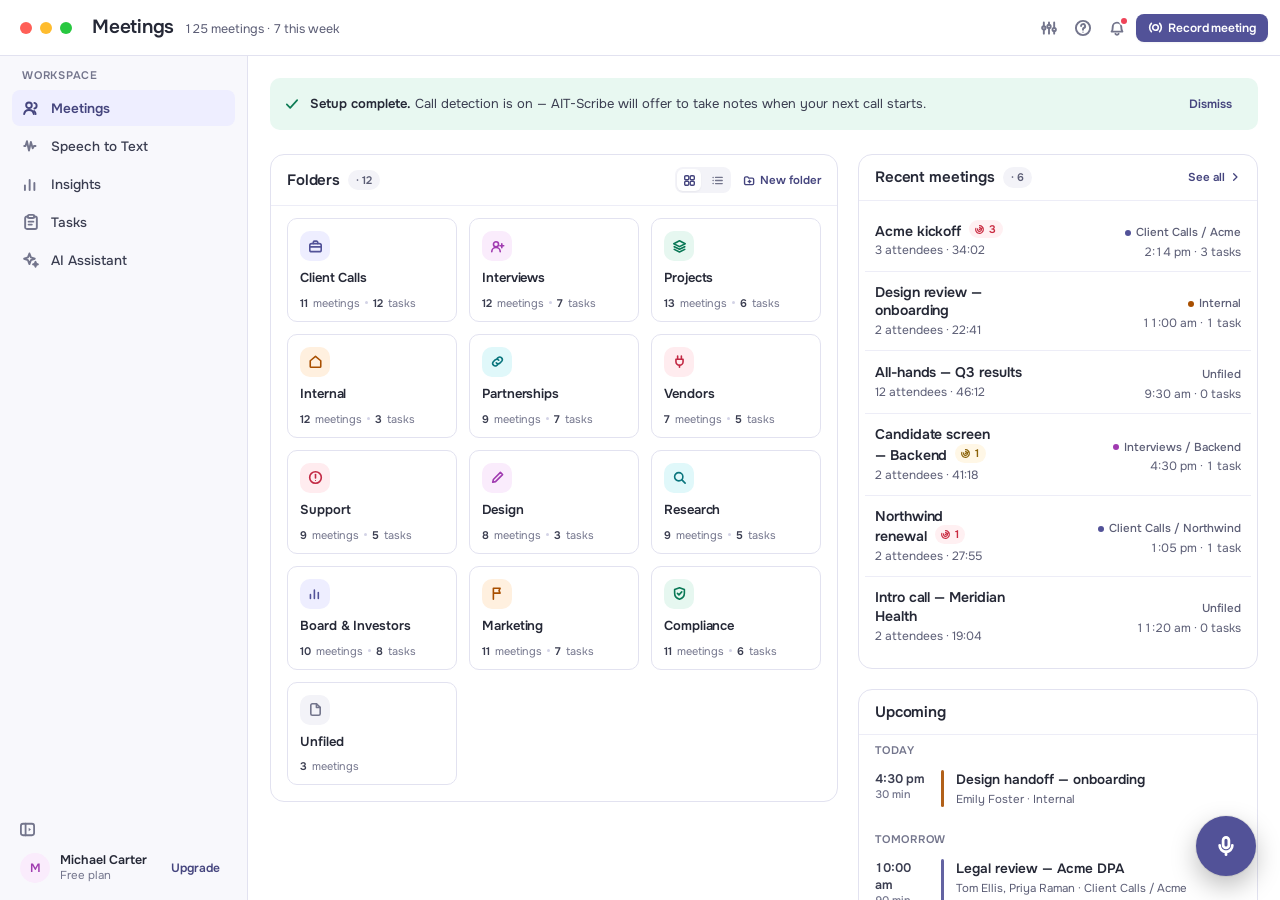
==== commit 0b55d7ee: "font update" ====
--- a/index.html
+++ b/index.html
@@ -6,10 +6,8 @@
 <title>AIT-Scribe — Prototype</title>
 <link rel="preconnect" href="https://fonts.googleapis.com">
 <link rel="preconnect" href="https://fonts.gstatic.com" crossorigin>
-<link rel="preconnect" href="https://api.fontshare.com" crossorigin>
-<!-- Sentient (Fontshare, variable 200-700 + italics) carries the headings;
-     Onest (Google Fonts, variable 100-900) carries body text and UI chrome. -->
-<link href="https://api.fontshare.com/v2/css?f[]=sentient@1,2&display=swap" rel="stylesheet">
+<!-- One typeface app-wide: Onest (Google Fonts, variable 100-900) carries
+     headings, body text and UI chrome alike. -->
 <link href="https://fonts.googleapis.com/css2?family=Onest:wght@100..900&display=swap" rel="stylesheet">
 <!--
   Stylesheets are split into small, topic-named files for readability, but
--- a/css/tokens.css
+++ b/css/tokens.css
@@ -21,11 +21,14 @@
    Status colours (danger / warn / ok / info) and the shadows are shared across
    themes so a red always reads as a red, and live in the two blocks below. */
 :root{
-  /* Two typefaces. Sentient (a serif) is the DISPLAY face: page titles, card and
-     row titles, section headings, big stats. Onest (a grotesque) is the TEXT face:
-     body copy plus all UI chrome — buttons, tabs, chips, badges, micro-labels,
-     table headers — where a serif at 11px would only add noise. */
-  --f-head:'Sentient',Georgia,'Times New Roman',serif;
+  /* One typeface, everywhere. Onest (a grotesque, variable 100-900) carries
+     page titles, card and row titles, section headings and big stats just as
+     it carries body copy and UI chrome — buttons, tabs, chips, badges,
+     micro-labels, table headers. --f-head and --f-body stay as two variables
+     — call sites still say which role a piece of type is playing — but both
+     resolve to the same family now, so nothing in the app renders in a
+     second typeface. */
+  --f-head:'Onest','Liberation Sans',Arial,sans-serif;
   --f-body:'Onest','Liberation Sans',Arial,sans-serif;
   /* ── scale ──────────────────────────────────────────────────────────────
      Three vocabularies, deliberately short. Before this the file carried
--- a/css/base/window-chrome.css
+++ b/css/base/window-chrome.css
@@ -178,14 +178,33 @@
 .tbtn:hover{background:var(--sunk);color:var(--ink2)}
 .tbtn.hasbadge:after{content:'';position:absolute;top:5px;right:5px;width:6px;height:6px;
   border-radius:50%;background:var(--danger);box-shadow:0 0 0 2px var(--surf)}
-/* the trail reads as one path: quiet steps, one solid destination */
-.crumb{display:flex;align-items:center;gap:var(--s1);font-size:12.5px;color:var(--ter);min-width:0}
-.crumb>.ic{color:var(--ter);opacity:.7}
-.crumb b{overflow:hidden;text-overflow:ellipsis;white-space:nowrap}
+/* the trail reads as one path: quiet steps, one solid destination.
+   overflow:hidden is what makes fitCrumb()'s scrollWidth-vs-clientWidth
+   overflow check meaningful — without it the row would just spill into
+   whatever sits next to it in the top bar rather than reporting overflow. */
+.crumb{display:flex;align-items:center;gap:var(--s1);font-size:12.5px;color:var(--ter);
+  min-width:0;overflow:hidden}
+.crumb .ic{color:var(--ter);opacity:.7;flex:0 0 auto}
+.crumb b{overflow:hidden;text-overflow:ellipsis;white-space:nowrap;min-width:22px}
 .crumb .bk{cursor:pointer;display:flex;align-items:center;gap:5px;padding:3px 6px;
-  border-radius:var(--r1);color:var(--sec);transition:background var(--tr),color var(--tr)}
+  border-radius:var(--r1);color:var(--sec);white-space:nowrap;flex:0 0 auto;
+  transition:background var(--tr),color var(--tr)}
 .crumb .bk:hover{color:var(--ink2);background:var(--sunk)}
 .crumb b{color:var(--ink);font-weight:600;font-family:var(--f-head);font-size:14px;
   padding-left:2px}
+/* ── overflow: the folders in between collapse into one "···" step ───────
+   .mids is every folder between the root and the current page. When the full
+   trail would not fit the top bar — long names, a narrow window — fitCrumb()
+   (chrome.js) measures the overflow after layout and adds .collapsed, which
+   swaps .mids for the dots button; clicking it opens the same folders in a
+   dropdown (menuEl()'s 'crumbmenu' case) rather than losing them. A trail
+   with nothing to collapse never grows a dots button in the first place, so
+   the common one- or two-step crumb is unchanged. */
+.crumb .mids{display:flex;align-items:center;gap:var(--s1);flex:0 0 auto}
+.crumb .ell{display:none;cursor:pointer;align-items:center;padding:3px 8px;flex:0 0 auto;
+  border-radius:var(--r1);color:var(--sec);transition:background var(--tr),color var(--tr)}
+.crumb .ell:hover{color:var(--ink2);background:var(--sunk)}
+.crumb.collapsed .mids{display:none}
+.crumb.collapsed .ell{display:flex}
 .body{flex:1;--bp:28px;padding:var(--bp);overflow-y:auto;display:flex;flex-direction:column}
 
--- a/css/pages/meetings.css
+++ b/css/pages/meetings.css
@@ -178,6 +178,7 @@
    losing the line — about 66 characters, which the summary was hitting by
    accident at one window width and overshooting at every other */
 .sec p{font-size:14.5px;line-height:1.7;color:var(--ink2);max-width:66ch}
+.sec p+p{margin-top:12px}
 /* ── a record row ────────────────────────────────────────────────────────
    Decisions and open questions are records, not prose. As a bulleted list with
    a 4px dot they read as one paragraph of run-on sentences; as rows with a
--- a/css/pages/meetings-home.css
+++ b/css/pages/meetings-home.css
@@ -145,6 +145,7 @@
 /* ── the project brief ────────────────────────────────────────────────── */
 .brief{margin:var(--s5) 0 var(--s7)}
 .bsec.lead .flead{margin:0}
+.bsec.lead .flead+.flead{margin-top:12px}
 /* One column, like the rest of a detail page: three sub-headings stacked with
    the same rhythm as the sections below them, instead of a row of boxes that
    made "Who's doing what" compete for attention with "Where things stand". */
--- a/css/base/utilities.css
+++ b/css/base/utilities.css
@@ -96,6 +96,25 @@
 .trk .due.wn{color:var(--warnInk);font-weight:600}
 .acct .avat{background:var(--fcT);color:var(--fcI)}
 
+/* ══════════════════════════════ detail page columns ══════════════════════════════
+   The meeting and project detail pages share one shape: a wide reading column —
+   summary, decisions, open questions, the narrative content — beside a narrow
+   fixed one that is purely actionable — open tasks, then the meetings around
+   it. Same proportions as .homegrid on purpose, so the two screens that carry
+   a secondary column agree on how wide it is. */
+.dcols{display:grid;grid-template-columns:minmax(0,1fr) 340px;gap:var(--s7);align-items:start}
+.dcols .dmain{min-width:0}
+.dcols .dside{display:flex;flex-direction:column;gap:var(--s5);min-width:0}
+#frame.w2 .dcols{grid-template-columns:minmax(0,1fr);gap:var(--s6)}
+/* the small, panel-scale version of .empty — a card whose whole job is a list
+   still needs to say *something* when the list is empty, but a 44px icon and
+   a headline sized for a full page read as a dead end at 340px */
+.pnlempty{display:flex;flex-direction:column;align-items:center;justify-content:center;
+  text-align:center;padding:22px 18px}
+.pnlempty .ico{width:32px;height:32px;border-radius:var(--r3);background:var(--sunk);
+  display:flex;align-items:center;justify-content:center;color:var(--ter);margin-bottom:9px}
+.pnlempty p{font-size:12.5px;color:var(--sec);line-height:1.55;max-width:220px}
+
 /* ══════════════════════════════ new responsive ══════════════════════════════ */
 #frame.w2 .homegrid{grid-template-columns:minmax(0,1fr);gap:var(--s5)}
 #frame.w2 .fgrid{grid-template-columns:repeat(auto-fill,minmax(200px,1fr))}
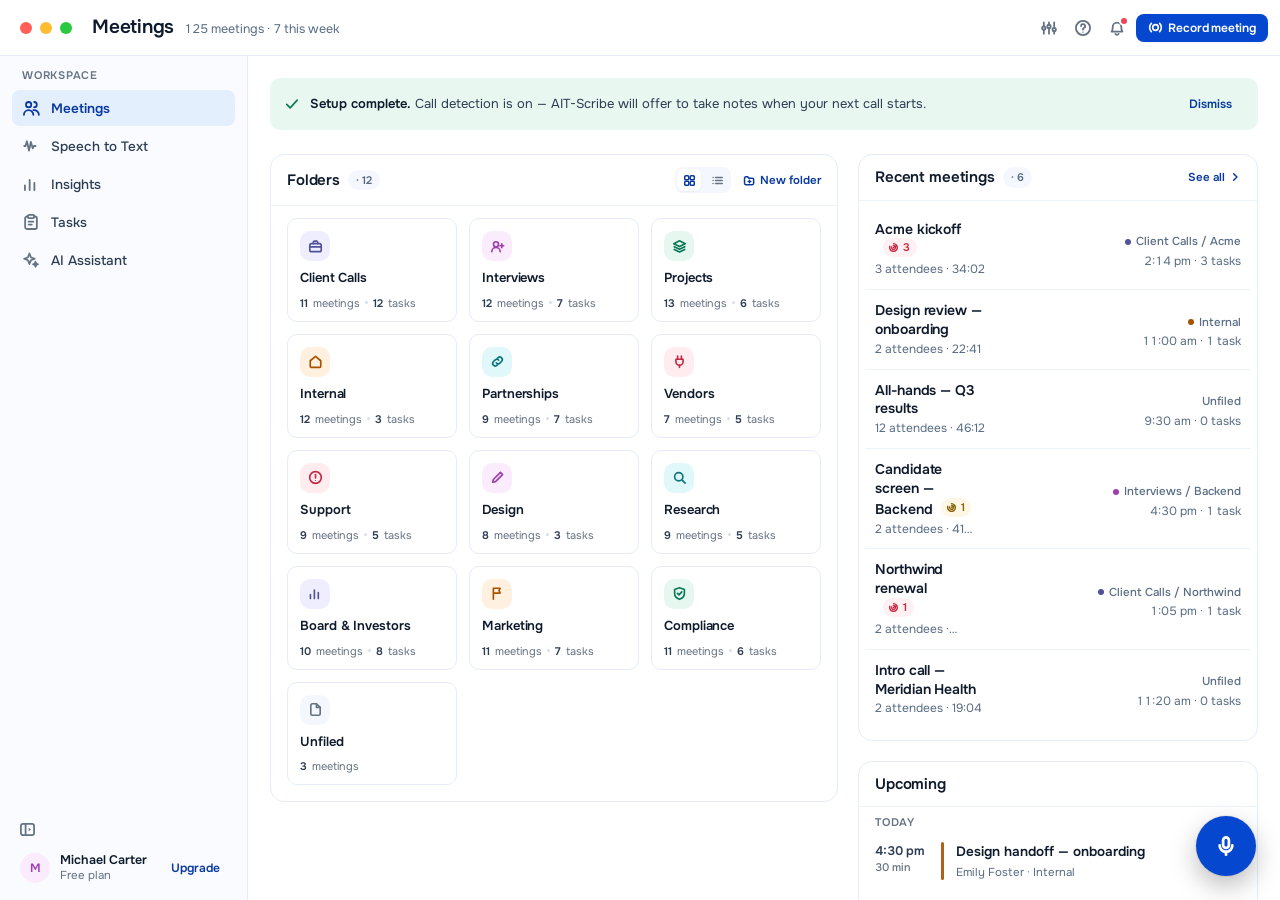
==== commit cbbd5494: "new features" ====
--- a/index.html
+++ b/index.html
@@ -1,5 +1,5 @@
 <!doctype html>
-<html lang="en" data-th="indigo" data-theme="light">
+<html lang="en" data-theme="light">
 <head>
 <meta charset="utf-8">
 <meta name="viewport" content="width=device-width,initial-scale=1">
@@ -33,6 +33,12 @@
 <link rel="stylesheet" href="css/pages/folder-detail.css">
 <link rel="stylesheet" href="css/pages/meetings-home.css">
 <link rel="stylesheet" href="css/base/utilities.css">
+<link rel="stylesheet" href="css/components/inline-edit.css">
+<link rel="stylesheet" href="css/components/speakers.css">
+<link rel="stylesheet" href="css/pages/transcript.css">
+<link rel="stylesheet" href="css/pages/live.css">
+<link rel="stylesheet" href="css/pages/timeline.css">
+<link rel="stylesheet" href="css/pages/settings.css">
 </head>
 <body>
 <div id="frame"><div id="app"></div><div id="osnotifs"></div><div id="bubble" class="off"></div><div id="toasts"></div><div id="tip"></div></div>
@@ -45,15 +51,19 @@
   case, plain scripts are not.
 -->
 <script src="js/icons.js"></script>
-<script src="js/themes.js"></script>
 <script src="js/data.js"></script>
 <script src="js/state.js"></script>
+<script src="js/render/inline-edit.js"></script>
 <script src="js/render/chrome.js"></script>
 <script src="js/render/list-columns.js"></script>
 <script src="js/render/meters-chips.js"></script>
 <script src="js/render/meetings-home.js"></script>
 <script src="js/render/meetings.js"></script>
+<script src="js/render/timeline.js"></script>
 <script src="js/render/folder-detail.js"></script>
+<script src="js/render/speakers.js"></script>
+<script src="js/render/chapters.js"></script>
+<script src="js/render/live.js"></script>
 <script src="js/render/meeting-detail.js"></script>
 <script src="js/render/watchouts.js"></script>
 <script src="js/render/tasks.js"></script>
--- a/css/tokens.css
+++ b/css/tokens.css
@@ -1,11 +1,10 @@
-/* Design tokens: color, typography, spacing, radius, shadow and motion variables, plus the six theme palettes (indigo/ocean/citrus/harbor/violet/ember) in light + dark. */
+/* Design tokens: color, typography, spacing, radius, shadow and motion variables, plus the Ocean palette in light + dark. */
 
 /* ══════════════════════════════ tokens ══════════════════════════════ */
-/* Two axes. `data-th` on <html> picks the THEME (its own nine-step brand ramp and
-   its own neutrals); `data-theme` picks LIGHT or DARK within that theme. So each
-   theme ships a hand-tuned dark set rather than an inversion of its light one.
+/* One theme — Ocean — in two modes. `data-theme` on <html> picks LIGHT or DARK;
+   the dark set is hand-tuned rather than an inversion of the light one.
 
-   Every theme block defines the same list:
+   Each mode defines the same list:
      o50…o800   the brand ramp, light→dark in light mode, dark→light in dark mode
      rail/surf/sunk/backdrop   surfaces, lightest content surface is `surf`
      line/line2 ink/ink2/sec/ter
@@ -14,12 +13,10 @@
      onChip     chip background sitting on top of a brand fill
      meterOff/ring/scrim
 
-   Rule of thumb: orange-as-fill uses o500-ish, orange-as-ink uses o700-ish.
-   Citrus breaks that on purpose — its brand IS a pale lime, so the fill is light
-   and `brandOn` is dark ink in both modes.
+   Rule of thumb: brand-as-fill uses o500/o600-ish, brand-as-ink uses o700-ish.
 
    Status colours (danger / warn / ok / info) and the shadows are shared across
-   themes so a red always reads as a red, and live in the two blocks below. */
+   both modes so a red always reads as a red, and live in the two blocks below. */
 :root{
   /* One typeface, everywhere. Onest (a grotesque, variable 100-900) carries
      page titles, card and row titles, section headings and big stats just as
@@ -50,7 +47,7 @@
   --tr:.13s cubic-bezier(.2,.7,.4,1);
 /* ── semantic ─────────────────────────────────────────────────────────
      Error #FF5C70, success #22B07D, warning #FFBF47, info #08A0F7 — shared
-     across every theme and both modes, exactly as the system specifies, so a
+     across both modes, exactly as the system specifies, so a
      red always reads as a red.
 
      Each one is a family rather than a single value, because one hex cannot do
@@ -67,7 +64,7 @@
   --shadow2:var(--e2);
   /* the floating pill is its own surface, not a theme surface: it has to read as
      an object hovering over other apps, so it stays dark in light mode and only
-     lifts a little in dark mode. Shared across themes for the same reason a red
+     lifts a little in dark mode. Shared across both modes for the same reason a red
      is shared — a recording control should look the same wherever it lands. */
   /* a count sitting inside an already-tinted chip: darken the tint rather
      than introduce a third colour */
@@ -94,49 +91,8 @@
   --pillShadow:0 18px 44px rgba(0,0,0,.62),0 2px 6px rgba(0,0,0,.44),0 0 0 1px rgba(255,255,255,.09);
 }
 
-/* ─────────── Indigo — the default ───────────
-   Built straight from the supplied system: #525298 as the brand, #F3F3F8 /
-   #FFFFFF as the light surfaces and #1F1D2B / #252836 as the dark ones, with
-   #E2E2F0 and #2F3142 as the borders. The nine-step ramp exists because the
-   app needs a brand at six different weights — a fill, a hover, an ink that
-   passes on white, two tints and a ring — and the spec gives three; the rest
-   are interpolated along the same hue so nothing drifts off it.
-
-   #525298 lands on o600 rather than o500 because a fill is `o600` in light
-   mode by this file's convention, and #5C5CA2 — the spec's hover — is o500,
-   which is why light-mode hover here brightens rather than darkens. */
-:root,[data-th="indigo"]{
-  --o50:#F4F4FB; --o100:#EEEEFF; --o200:#DCDCF4; --o300:#B9B9E2;
-  --o400:#8A8AC4; --o500:#5C5CA2; --o600:#525298; --o700:#45457E; --o800:#33335E;
-  --rail:#F8F8FC; --surf:#FFFFFF; --sunk:#F3F3F8; --scrim:rgba(31,29,43,.44);
-  --line:#E2E2F0; --hair:#EDEDF7; --line2:#D3D3E6;
-  /* Text / Primary is the spec's #252836. Text / Secondary is given as
-     #9293A3, which is 3.0:1 on white — fine for a 14px description, not for the
-     11px uppercase micro-labels this app runs on, so the ramp keeps the hue and
-     steps it down twice: --sec at 6.4:1 for anything read as a sentence, --ter
-     at 4.5:1 for labels and counts. Nothing here drops below AA. */
-  --ink:#252836; --ink2:#3A3D50; --sec:#5B5D75; --ter:#73758C;
-  --brand:var(--o600); --brandOn:#FFFFFF; --brandHov:var(--o500); --brandInk:var(--o700);
-  --brandFill:var(--o600); --brandFillHov:var(--o500);
-  --tint:var(--o100); --tint2:var(--o50); --onChip:rgba(0,0,0,.24);
-  --backdrop:#E4E4EF; --meterOff:#D6D6E8; --ring:rgba(82,82,152,.24);
-}
-[data-th="indigo"][data-theme="dark"]{
-  --o50:#23233A; --o100:#2A2A46; --o200:#343458; --o300:#45457E;
-  --o400:#5E5EA8; --o500:#7A7ABF; --o600:#9797D4; --o700:#B4B4E4; --o800:#D6D6F2;
-  --rail:#1F1D2B; --surf:#252836; --sunk:#2E3143; --scrim:rgba(0,0,0,.62);
-  --line:#2F3142; --hair:#2A2C3B; --line2:#3C3F52;
-  /* the spec's #A7A7B5 clears 6.2:1 on #252836 and is used as given; --ter is
-     one step lighter so it still holds 4.9:1 rather than falling under AA */
-  --ink:#FFFFFF; --ink2:#DCDCE6; --sec:#A7A7B5; --ter:#9494A6;
-  --brand:var(--o500); --brandOn:#FFFFFF; --brandHov:var(--o600); --brandInk:var(--o600);
-  --brandFill:var(--o400); --brandFillHov:var(--o500);
-  --tint:var(--o200); --tint2:var(--o100); --onChip:rgba(0,0,0,.30);
-  --backdrop:#16151F; --meterOff:#3C3F52; --ring:rgba(122,122,191,.32);
-}
-
-/* ─────────── Ocean — cool blue ─────────── */
-[data-th="ocean"]{
+/* ─────────── Ocean — cool blue on white, high contrast ─────────── */
+:root{
   --o50:#F3F8FF; --o100:#E4EFFE; --o200:#C7DDFC; --o300:#8FB8F8;
   --o400:#4B8BF0; --o500:#1A5FE0; --o600:#0548CF; --o700:#0A3AA0; --o800:#0A2C74;
   --rail:#F9FBFE; --surf:#FFFFFF; --sunk:#F4F8FE; --scrim:rgba(12,25,43,.42);
@@ -147,7 +103,7 @@
   --tint:var(--o100); --tint2:var(--o50); --onChip:rgba(0,0,0,.24);
   --backdrop:#E3EAF3; --meterOff:#CFDDEF; --ring:rgba(26,95,224,.22);
 }
-[data-th="ocean"][data-theme="dark"]{
+[data-theme="dark"]{
   --o50:#0F1E33; --o100:#132842; --o200:#1C3A5E; --o300:#27528A;
   --o400:#215EE0; --o500:#4C8DF5; --o600:#71A6F8; --o700:#9BC1FB; --o800:#C4DBFD;
   --rail:#101C2E; --surf:#0D192B; --sunk:#152438; --scrim:rgba(0,0,0,.62);
@@ -158,103 +114,22 @@
   --tint:var(--o200); --tint2:var(--o100); --onChip:rgba(0,0,0,.28);
   --backdrop:#060C16; --meterOff:#2C4260; --ring:rgba(76,141,245,.30);
 }
-
-/* ─────────── Citrus — warm neutrals, pale lime brand ───────────
-   The only theme whose brand fill is lighter than its text, so brandOn is dark
-   ink in both modes and onChip goes white rather than black. */
-[data-th="citrus"]{
-  --o50:#FAFDEC; --o100:#F0F8C2; --o200:#E1FA79; --o300:#C8E552;
-  --o400:#A6C531; --o500:#86A31C; --o600:#6B8415; --o700:#4F6310; --o800:#38470B;
-  --rail:#F9F9F4; --surf:#FFFFFF; --sunk:#F6F7EE; --scrim:rgba(28,32,18,.42);
-  --line:#EBEDDF; --hair:#F1F3E8; --line2:#DCDFCB;
-  --ink:#191C10; --ink2:#353A26; --sec:#6B7059; --ter:#6E725D;
-  --brand:var(--o400); --brandOn:#243005; --brandHov:var(--o300); --brandInk:var(--o700);
-  --brandFill:var(--o200); --brandFillHov:var(--o300);
-  --tint:var(--o100); --tint2:var(--o50); --onChip:rgba(255,255,255,.62);
-  --backdrop:#E8E9DC; --meterOff:#D7DBC3; --ring:rgba(166,197,49,.32);
+/* ─────────── speakers — a categorical set, validated ───────────
+   Eight slots for the people on a call, in a fixed order that clears the
+   colour-blind separation and normal-vision floors (checked with the dataviz
+   palette validator against these exact surfaces, light and dark). "You" is
+   always slot 1, so the same hue means the same person on every page; the rest
+   are handed out in attendee order, and a ninth voice folds into --spO. Three
+   of the light slots sit under 3:1 on white, which is why every chart that uses
+   them also prints the speaker's name and share beside the colour — the colour
+   never carries identity on its own. */
+:root{
+  --sp1:#2a78d6; --sp2:#eb6834; --sp3:#1baf7a; --sp4:#eda100;
+  --sp5:#e87ba4; --sp6:#008300; --sp7:#4a3aa7; --sp8:#e34948; --spO:#9aa8ba;
 }
-[data-th="citrus"][data-theme="dark"]{
-  --o50:#1A2413; --o100:#26331A; --o200:#3E4D2A; --o300:#5C7238;
-  --o400:#8CB03F; --o500:#BDE55E; --o600:#E1FA79; --o700:#EBFCA3; --o800:#F4FDC9;
-  --rail:#141C11; --surf:#18261D; --sunk:#1F2E22; --scrim:rgba(0,0,0,.64);
-  --line:#26362A; --hair:#202E24; --line2:#35483A;
-  --ink:#F1F7E9; --ink2:#DCE6D2; --sec:#9CAC91; --ter:#87987D;
-  --brand:var(--o500); --brandOn:#1B2607; --brandHov:var(--o700); --brandInk:var(--o600);
-  --brandFill:var(--o600); --brandFillHov:var(--o700);
-  --tint:var(--o200); --tint2:var(--o100); --onChip:rgba(255,255,255,.42);
-  --backdrop:#0B1109; --meterOff:#33452F; --ring:rgba(225,250,121,.28);
-}
-
-/* ─────────── Harbor — muted steel blue, low glare ─────────── */
-[data-th="harbor"]{
-  --o50:#F4F7FB; --o100:#E3EAF3; --o200:#CFD9E9; --o300:#A3B6D0;
-  --o400:#6E8CB4; --o500:#4A6E9C; --o600:#365B90; --o700:#2A4772; --o800:#1E3455;
-  --rail:#F2F3F6; --surf:#FFFFFF; --sunk:#F5F7FA; --scrim:rgba(20,30,42,.44);
-  --line:#E6E9EF; --hair:#EEF1F5; --line2:#D5DAE3;
-  --ink:#141C26; --ink2:#333E4C; --sec:#545E6C; --ter:#666E7A;
-  --brand:var(--o500); --brandOn:#FFFFFF; --brandHov:var(--o700); --brandInk:var(--o700);
-  --brandFill:var(--o600); --brandFillHov:var(--o700);
-  --tint:var(--o200); --tint2:var(--o100); --onChip:rgba(0,0,0,.24);
-  --backdrop:#E4E7ED; --meterOff:#CBD3DF; --ring:rgba(54,91,144,.26);
-}
-[data-th="harbor"][data-theme="dark"]{
-  --o50:#141E2B; --o100:#1B2938; --o200:#26384C; --o300:#345078;
-  --o400:#3F6394; --o500:#5A85BE; --o600:#83A8D6; --o700:#A9C4E5; --o800:#CBDCF0;
-  --rail:#182332; --surf:#141E2A; --sunk:#1B2836; --scrim:rgba(0,0,0,.64);
-  --line:#23303F; --hair:#1D2834; --line2:#324152;
-  --ink:#EAEFF5; --ink2:#CFD9E4; --sec:#8E9DAF; --ter:#7F90A8;
-  --brand:var(--o500); --brandOn:#FFFFFF; --brandHov:var(--o600); --brandInk:var(--o700);
-  --brandFill:#32558A; --brandFillHov:var(--o400);
-  --tint:var(--o200); --tint2:var(--o100); --onChip:rgba(0,0,0,.30);
-  --backdrop:#0A1017; --meterOff:#2E3E52; --ring:rgba(90,133,190,.30);
-}
-
-/* ─────────── Violet — deep indigo, violet accent ─────────── */
-[data-th="violet"]{
-  --o50:#F6F4FE; --o100:#EAE6FD; --o200:#DCD7FD; --o300:#B7A8FA;
-  --o400:#8B72F2; --o500:#6B45EC; --o600:#5323E3; --o700:#4318BE; --o800:#331293;
-  --rail:#F2EFFE; --surf:#FFFFFF; --sunk:#F7F5FE; --scrim:rgba(22,16,48,.44);
-  --line:#EAE7F7; --hair:#F0EEFA; --line2:#DAD5EE;
-  --ink:#16112B; --ink2:#332C4E; --sec:#6A6386; --ter:#6F6982;
-  --brand:var(--o500); --brandOn:#FFFFFF; --brandHov:var(--o700); --brandInk:var(--o700);
-  --brandFill:var(--o600); --brandFillHov:var(--o700);
-  --tint:var(--o100); --tint2:var(--o50); --onChip:rgba(0,0,0,.26);
-  --backdrop:#E6E2F3; --meterOff:#D6CFF0; --ring:rgba(107,69,236,.26);
-}
-[data-th="violet"][data-theme="dark"]{
-  --o50:#161A38; --o100:#1E2148; --o200:#282A5E; --o300:#32217D;
-  --o400:#5A2AEB; --o500:#7C5CF5; --o600:#9C84F9; --o700:#BCACFC; --o800:#DAD0FE;
-  --rail:#191A3F; --surf:#10142E; --sunk:#181B3B; --scrim:rgba(0,0,0,.66);
-  --line:#232748; --hair:#1D203C; --line2:#32365C;
-  --ink:#F2EFFE; --ink2:#DAD4EE; --sec:#9B95BC; --ter:#8982AC;
-  --brand:var(--o500); --brandOn:#FFFFFF; --brandHov:var(--o600); --brandInk:var(--o700);
-  --brandFill:var(--o400); --brandFillHov:var(--o500);
-  --tint:var(--o200); --tint2:var(--o100); --onChip:rgba(0,0,0,.30);
-  --backdrop:#080A1C; --meterOff:#2F3160; --ring:rgba(124,92,245,.32);
-}
-
-/* ─────────── Ember — the original orange ─────────── */
-[data-th="ember"]{
-  --o50:#FFF6F1; --o100:#FFEADF; --o200:#FFD2BC; --o300:#FF9F6D;
-  --o400:#FF7A33; --o500:#FF5D00; --o600:#E85200; --o700:#B84300; --o800:#8E3300;
-  --rail:#FFF7F2; --surf:#FFFFFF; --sunk:#FDF4EE; --scrim:rgba(36,22,14,.38);
-  --line:#F3E4DA; --hair:#F7EDE5; --line2:#E7D4C7;
-  --ink:#231710; --ink2:#463730; --sec:#77645A; --ter:#7E6C61;
-  --brand:var(--o500); --brandOn:#FFFFFF; --brandHov:var(--o600); --brandInk:var(--o700);
-  --brandFill:var(--o700); --brandFillHov:var(--o800);
-  --tint:var(--o100); --tint2:var(--o50); --onChip:rgba(0,0,0,.24);
-  --backdrop:#EBE2DA; --meterOff:#EBD8CB; --ring:rgba(255,93,0,.22);
-}
-[data-th="ember"][data-theme="dark"]{
-  --o50:#2A1408; --o100:#3B1C0B; --o200:#59290F; --o300:#8C3D12;
-  --o400:#D14E00; --o500:#FF6A1A; --o600:#FF8340; --o700:#FF9E6B; --o800:#FFC2A1;
-  --rail:#17110C; --surf:#1E1712; --sunk:#292018; --scrim:rgba(0,0,0,.62);
-  --line:#33271F; --hair:#2A2019; --line2:#443429;
-  --ink:#FAF3ED; --ink2:#E7DAD1; --sec:#B8A497; --ter:#9C8778;
-  --brand:var(--o500); --brandOn:#1A1005; --brandHov:var(--o600); --brandInk:var(--o700);
-  --brandFill:var(--o500); --brandFillHov:var(--o600);
-  --tint:var(--o100); --tint2:var(--o50); --onChip:rgba(255,255,255,.40);
-  --backdrop:#0A0705; --meterOff:#4A382B; --ring:rgba(255,106,26,.30);
+[data-theme="dark"]{
+  --sp1:#3987e5; --sp2:#d95926; --sp3:#199e70; --sp4:#c98500;
+  --sp5:#d55181; --sp6:#008300; --sp7:#9085e9; --sp8:#e66767; --spO:#5f738d;
 }
 *{box-sizing:border-box;margin:0;padding:0}
 html,body{height:100%}
--- a/css/components/overlays.css
+++ b/css/components/overlays.css
@@ -7,17 +7,6 @@
   max-width:calc(100% - 28px);max-height:calc(100% - 28px);overflow:hidden;display:flex;
   animation:mdin .18s cubic-bezier(.2,.9,.3,1)}
 @keyframes mdin{from{opacity:0;transform:translate(-50%,-48%) scale(.985)}}
-.mnav{width:220px;flex:0 0 auto;background:var(--rail);border-right:1px solid var(--line);
-  padding:var(--s5) var(--s2);display:flex;flex-direction:column;gap:1px;overflow-y:auto}
-.mnav h3{font-family:var(--f-head);font-size:15px;font-weight:600;padding:0 10px var(--s4)}
-.mnav .gl{font-family:var(--f-body);font-size:11px;font-weight:600;letter-spacing:.07em;
-  text-transform:uppercase;color:var(--ter);padding:var(--s4) 10px 5px}
-.mnav a{display:flex;align-items:center;gap:10px;height:32px;padding:0 10px;border-radius:var(--r2);
-  color:var(--ink2);font-size:13px;cursor:pointer;transition:background var(--tr),color var(--tr)}
-.mnav a:hover{background:var(--sunk)}
-.mnav a.on{background:var(--tint);color:var(--brandInk);font-weight:600}
-.mnav a .ic{color:var(--ter)}
-.mnav a.on .ic{color:var(--brandInk)}
 .mbody{flex:1;display:flex;flex-direction:column;min-width:0}
 .mtop{display:flex;align-items:flex-start;gap:var(--s3);padding:var(--s5) var(--s6) var(--s4);
   border-bottom:1px solid var(--line)}
--- a/css/base/responsive.css
+++ b/css/base/responsive.css
@@ -28,10 +28,6 @@
 #frame.w2 .topbar{gap:10px;padding:0 12px 0 16px}
 #frame.w2 .topbar .state{display:none}
 #frame.w2 .topbar h1{font-size:19px}
-#frame.w2 .mnav{width:60px;flex-basis:60px;padding:14px 8px;align-items:center}
-#frame.w2 .mnav h3,#frame.w2 .mnav .gl,#frame.w2 .mnav .lbl{display:none}
-#frame.w2 .mnav a{justify-content:center;width:40px;height:40px;padding:0}
-#frame.w1 .mnav{display:none}
 #frame.w2 .chart{height:112px}
 #frame.w2 .stat .big{font-size:23px}
 #frame.w2 .metrics{gap:var(--s4)}
--- a/css/components/folder-tree.css
+++ b/css/components/folder-tree.css
@@ -1,4 +1,4 @@
-/* Sidebar folder tree and the theme picker. */
+/* Sidebar folder tree. */
 
 /* ══════════════════════════════ folder tree ══════════════════════════════ */
 /* One level of nesting only: a top folder may hold sub-folders, a sub-folder
@@ -22,30 +22,3 @@
 /* Collapsed, every row is the same folder glyph with no label, so eleven of
    them said nothing. Top level only; the rest are one hover away. */
 .app.listmin .views a.sub{display:none}
-
-/* ══════════════════════════════ theme picker ══════════════════════════════ */
-/* Swatches are literal hex, not tokens — each card has to show its own palette
-   while a different theme is the one actually applied. */
-.thgrid{display:grid;grid-template-columns:repeat(auto-fill,minmax(210px,1fr));gap:var(--s3);
-  padding:0}
-.thcard{border:1px solid var(--line);border-radius:var(--r4);padding:var(--s3);cursor:pointer;
-  background:var(--surf);display:flex;flex-direction:column;gap:var(--s2);position:relative;
-  transition:border-color var(--tr),box-shadow var(--tr)}
-.thcard:hover{border-color:var(--line2)}
-.thcard.on{border-color:var(--brand);box-shadow:0 0 0 3px var(--ring)}
-.thcard .prev{height:48px;border-radius:var(--r2);overflow:hidden;display:flex;flex:0 0 auto;
-  box-shadow:inset 0 0 0 1px rgba(128,128,128,.18)}
-.thcard .prev i{flex:1}
-.thcard .prev i.a{flex:0 0 22%}
-.thcard .prev i.b{flex:0 0 14%}
-.thcard .nm{font-family:var(--f-head);font-size:13.5px;font-weight:600;display:flex;
-  align-items:center;gap:7px}
-.thcard .nm .tick{margin-left:auto;width:18px;height:18px;border-radius:50%;background:var(--brand);
-  color:var(--brandOn);display:none;align-items:center;justify-content:center;flex:0 0 auto}
-.thcard.on .nm .tick{display:flex}
-.thcard .ds{font-size:11.5px;color:var(--sec);line-height:1.45;flex:1}
-.thcard .dots{display:flex;gap:5px}
-.thcard .dots i{width:15px;height:15px;border-radius:50%;box-shadow:inset 0 0 0 1px rgba(128,128,128,.38)}
-.thcard .modes{display:flex;gap:5px;margin-left:auto;font-size:10.5px;color:var(--ter);
-  font-family:var(--f-body);font-weight:600;letter-spacing:.04em}
-
--- a/css/pages/meetings-home.css
+++ b/css/pages/meetings-home.css
@@ -5,13 +5,13 @@
    another reads it: a folder's icon, the tag on a meeting row, an event in the
    calendar, a series in the insights charts. --fcI is the ink (and the fill for
    solid marks), --fcT the tint it sits on. Each slot is hand-tuned for dark
-   mode rather than inverted, the same way the themes are.
+   mode rather than inverted, the same way the Ocean palette is.
 
    The rule this palette follows: colour identifies, it does not decorate. A
    slot is always tied to a folder, so the same green means "Projects" on the
    home page, in the sidebar, on a meeting row and in the calendar.
 
-   The six are the system's brand and accents — indigo, purple, success green,
+   The six are the system's accents — indigo, purple, success green,
    orange, error rose, cyan — each pulled to the weight that clears 4.5:1 on
    the surface it prints on, since these carry text and 11px labels, not just
    fills. */
--- a/css/base/utilities.css
+++ b/css/base/utilities.css
@@ -98,11 +98,11 @@
 
 /* ══════════════════════════════ detail page columns ══════════════════════════════
    The meeting and project detail pages share one shape: a wide reading column —
-   summary, decisions, open questions, the narrative content — beside a narrow
-   fixed one that is purely actionable — open tasks, then the meetings around
-   it. Same proportions as .homegrid on purpose, so the two screens that carry
-   a secondary column agree on how wide it is. */
-.dcols{display:grid;grid-template-columns:minmax(0,1fr) 340px;gap:var(--s7);align-items:start}
+   summary, decisions, open questions, the narrative content — beside a narrower
+   one that is purely actionable — the meetings around it, then open tasks.
+   Fixed 60/40 split, in fr rather than % so the gap is subtracted from the
+   container before the ratio is applied instead of overflowing it. */
+.dcols{display:grid;grid-template-columns:minmax(0,3fr) minmax(0,2fr);gap:var(--s7);align-items:start}
 .dcols .dmain{min-width:0}
 .dcols .dside{display:flex;flex-direction:column;gap:var(--s5);min-width:0}
 #frame.w2 .dcols{grid-template-columns:minmax(0,1fr);gap:var(--s6)}
--- a/css/components/inline-edit.css
+++ b/css/components/inline-edit.css
@@ -0,0 +1,59 @@
+/* Inline editing: a name that turns into a text field in the place it is shown. */
+
+/* ══════════════════════════════ inline edit ══════════════════════════════ */
+/* The field inherits the type of whatever it replaces, so nothing reflows when
+   an edit begins. Its border is 1px and its padding 8px; the negative margin is
+   exactly that, which is what keeps the text where it was. The focus ring is
+   this field's own — the `input:focus-visible` reset in tokens.css is what
+   stops a second one drawing inside it. */
+.ied{font:inherit;letter-spacing:inherit;line-height:inherit;color:var(--ink);
+  background:var(--surf);border:1px solid var(--brand);border-radius:var(--r2);
+  box-shadow:0 0 0 3px var(--ring);padding:0 8px;margin:-1px -9px;
+  min-width:10ch;max-width:calc(100% + 18px);field-sizing:content;
+  cursor:text;outline:0;caret-color:var(--brand)}
+.ied::selection{background:var(--tint);color:var(--ink)}
+.ied::placeholder{color:var(--ter);font-weight:400}
+
+/* headings: the pencil goes while the field is open */
+.titleblk h1.editing,.fhead h1.editing{cursor:default!important}
+.titleblk h1.editing .ied{width:min(640px,100%)}
+.fhead h1.editing .ied{width:min(560px,100%)}
+
+/* a meeting's row — the row stays a row, the title becomes the field */
+.mrow .t .ied{font-size:14px;font-weight:600;width:100%;margin:-1px -9px;
+  max-width:calc(100% + 18px)}
+.mrow .t{overflow:visible}
+
+/* folder cards, big and small, and the home list row */
+.fcd .nm .ied,.fcdsm .nm .ied,.frow .nm .ied{width:calc(100% + 18px);max-width:none;
+  field-sizing:fixed;min-width:0;text-overflow:ellipsis}
+.fcd .nm:has(.ied),.fcdsm .nm:has(.ied),.frow .nm:has(.ied){overflow:visible}
+
+/* sidebar rows: smaller, and the row's own hover/active fill steps aside */
+.views a .lbl .ied{width:calc(100% + 12px);max-width:none;field-sizing:fixed;min-width:0;
+  font-size:13px;margin:-3px -7px;padding:2px 6px;height:26px}
+.views a .lbl:has(.ied){overflow:visible}
+.views a.tmp{cursor:default}
+.views a.tmp:hover{background:transparent}
+
+/* a card that does not exist yet — dashed until it is named */
+.fcd.tmp,.fcdsm.tmp,.frow.tmp{cursor:default;border-style:dashed;background:var(--tint2)}
+.frow.tmp{border:0;background:transparent}
+.fcd.tmp:hover,.fcdsm.tmp:hover{transform:none;box-shadow:none;border-color:var(--line2)}
+.frow.tmp:hover{background:transparent}
+.fcd.tmp .ds{color:var(--ter);font-size:12px}
+.fcdsm.tmp .mt{color:var(--ter)}
+@media (prefers-reduced-motion:no-preference){
+  .fcd.tmp,.fcdsm.tmp{animation:edIn .18s cubic-bezier(.2,.7,.4,1) both}
+  @keyframes edIn{from{opacity:0;transform:scale(.97)}to{opacity:1;transform:none}}
+}
+
+/* inside a menu: a row that is a field */
+.medit{display:flex;align-items:center;gap:10px;height:34px;padding:0 var(--s2)}
+.medit .ic{color:var(--ter)}
+.medit .ied{flex:1;min-width:0;width:100%;field-sizing:fixed;font-size:13px;margin:0;
+  height:26px;padding:0 8px;max-width:none}
+
+/* the "another name" chip in Settings */
+.pillx.chipedit{background:transparent;padding:0}
+.ied.chipin{font-size:12.5px;margin:0;width:150px;field-sizing:fixed;height:28px}
--- a/css/components/speakers.css
+++ b/css/components/speakers.css
@@ -0,0 +1,31 @@
+/* Speakers: the colour slots, the share bar and its legend. */
+
+/* ══════════════════════════════ speakers ══════════════════════════════ */
+/* A speaker's colour is a class that sets one variable, so a mark, a dot or a
+   lane can all take it with `var(--spc)`. Slots come from tokens.css; nothing in
+   here knows a hex. */
+.s1{--spc:var(--sp1)}.s2{--spc:var(--sp2)}.s3{--spc:var(--sp3)}.s4{--spc:var(--sp4)}
+.s5{--spc:var(--sp5)}.s6{--spc:var(--sp6)}.s7{--spc:var(--sp7)}.s8{--spc:var(--sp8)}
+.sO{--spc:var(--spO)}
+.sdot{display:inline-block;width:8px;height:8px;border-radius:50%;background:var(--spc);
+  flex:0 0 auto}
+
+/* ── who spoke: one stacked bar and its legend ───────────────────────────
+   Segments are separated by a 2px gap of the surface behind them, not by a
+   stroke, and the ends are rounded as one shape. Every colour has its name and
+   share written beside it in the legend. */
+.sec.who .wsbar{display:flex;gap:2px;height:14px;margin:2px 0 var(--s4)}
+.wsbar i{display:block;min-width:3px;background:var(--spc);border-radius:3px;
+  transition:opacity var(--tr),filter var(--tr)}
+.wsbar i:first-child{border-radius:7px 3px 3px 7px}
+.wsbar i:last-child{border-radius:3px 7px 7px 3px}
+.wsbar i:only-child{border-radius:7px}
+.wsbar:hover i{opacity:.5}
+.wsbar:hover i:hover{opacity:1}
+.wsleg{display:grid;grid-template-columns:repeat(auto-fill,minmax(210px,1fr));gap:2px var(--s5)}
+.wsi{display:flex;align-items:center;gap:9px;padding:7px 0;font-size:13.5px;
+  border-bottom:1px solid var(--hair)}
+.wsi .sdot{width:10px;height:10px;border-radius:3px}
+.wsi .nm{flex:1;min-width:0;color:var(--ink2);overflow:hidden;text-overflow:ellipsis;white-space:nowrap}
+.wsi .pc{font-weight:600;color:var(--ink);font-variant-numeric:tabular-nums}
+.wsi .tm{width:44px;text-align:right;font-size:12px;color:var(--ter);font-variant-numeric:tabular-nums}
--- a/css/pages/transcript.css
+++ b/css/pages/transcript.css
@@ -0,0 +1,104 @@
+/* The transcript tab: chapters, the highlighted line, and the player dock. */
+
+/* ══════════════════════════════ transcript, in chapters ══════════════════════════════ */
+.trwrap{position:relative;flex:1 1 auto;min-height:0;display:flex;
+  margin-left:-10px;margin-right:-10px}
+.trscroll{flex:1 1 auto;min-width:0;overflow-y:auto;overflow-x:hidden;padding:0 10px 4px;
+  scroll-behavior:auto}
+.body>.trwrap{flex:1 1 auto}
+.trs .spk{display:flex;align-items:center;gap:7px}
+.trs{transition:background .25s,border-color .25s}
+/* the line being played. A left rule and a wash — the same marks a task source
+   uses, but brand-coloured and filled, so it cannot be mistaken for one. */
+.trs.now{background:var(--tint2);border-left-color:var(--brand)}
+.trs.now .tm{color:var(--brandInk);font-weight:600}
+.trs.now .spk{color:var(--brandInk)}
+
+.chh{position:sticky;top:0;z-index:2;display:flex;align-items:center;gap:12px;
+  background:var(--surf);padding:9px 12px 8px;margin-top:var(--s3);
+  border-bottom:1px solid var(--hair);
+  /* a sticky box keeps its top margin when it pins, which let the line above
+     show through as a strip; the shadow paints that strip in the surface colour */
+  box-shadow:0 calc(-1 * var(--s3)) 0 0 var(--surf)}
+.chh:first-child{margin-top:0;box-shadow:none}
+.chn{width:22px;height:22px;border-radius:var(--r1);background:var(--sunk);color:var(--sec);
+  font-size:11.5px;font-weight:700;display:flex;align-items:center;justify-content:center;
+  flex:0 0 auto;font-variant-numeric:tabular-nums;transition:background var(--tr),color var(--tr)}
+.chh.now .chn{background:var(--brandFill);color:var(--brandOn)}
+.cht{min-width:0;flex:1}
+.cht b{font-family:var(--f-head);font-size:14px;font-weight:600;display:block;line-height:1.3;
+  letter-spacing:-.006em}
+.cht span{font-size:11.5px;color:var(--ter);font-variant-numeric:tabular-nums}
+.chp{display:inline-flex;align-items:center;gap:6px;height:26px;padding:0 11px 0 9px;
+  border-radius:var(--rF);font-size:12px;font-weight:600;color:var(--brandInk);cursor:pointer;
+  flex:0 0 auto;opacity:0;transition:opacity var(--tr),background var(--tr)}
+.chh:hover .chp,.chh.now .chp,.chp:focus-visible{opacity:1}
+.chp:hover{background:var(--tint)}
+.chempty{font-size:12px;color:var(--ter);padding:9px 12px 12px}
+.followchip{position:absolute;left:50%;bottom:12px;transform:translate(-50%,6px);
+  display:inline-flex;align-items:center;gap:7px;height:30px;padding:0 13px 0 11px;
+  background:var(--ink);color:var(--surf);border-radius:var(--rF);font-size:12px;font-weight:600;
+  box-shadow:var(--e2);cursor:pointer;opacity:0;pointer-events:none;
+  transition:opacity var(--tr),transform var(--tr)}
+.followchip.on{opacity:1;pointer-events:auto;transform:translate(-50%,0)}
+
+/* ══════════════════════════════ the player dock ══════════════════════════════ */
+/* Chapters, who spoke, and the audio share one time axis, so a given x position
+   is the same second in all three, and a single playhead runs through them. The
+   label column on the left lines up row for row with the tracks beside it. */
+.dock{flex:0 0 auto;margin-top:var(--s4);background:var(--sunk);border-radius:var(--r3);
+  padding:10px 14px 12px}
+.dk-top{display:flex;align-items:center;gap:var(--s3);margin-bottom:9px;min-height:26px}
+.dk-now{display:flex;align-items:center;gap:9px;min-width:0;font-size:12.5px;color:var(--ink2)}
+.dk-ch{width:20px;height:20px;border-radius:var(--r1);background:var(--brandFill);color:var(--brandOn);
+  font-size:11px;font-weight:700;display:flex;align-items:center;justify-content:center;flex:0 0 auto;
+  font-style:normal}
+.dk-now b{font-family:var(--f-head);font-weight:600;color:var(--ink);white-space:nowrap;
+  overflow:hidden;text-overflow:ellipsis;min-width:0}
+.dk-sp{display:inline-flex;align-items:center;gap:6px;color:var(--sec);font-size:12px;
+  white-space:nowrap;flex:0 0 auto}
+.dk-sp:before{content:'·';color:var(--ter);margin-right:2px}
+.dk-r{margin-left:auto;display:flex;align-items:center;gap:var(--s1);flex:0 0 auto}
+.dk-time{font-size:12px;color:var(--sec);font-variant-numeric:tabular-nums;margin-right:var(--s2)}
+.dk-time b{color:var(--ink);font-weight:600}
+.dk-btn{display:inline-flex;align-items:center;gap:6px;height:26px;padding:0 9px;
+  border-radius:var(--r1);font-size:12px;font-weight:600;color:var(--sec);cursor:pointer;
+  transition:background var(--tr),color var(--tr)}
+.dk-btn:hover{background:var(--surf);color:var(--ink2)}
+.dk-btn.on{color:var(--brandInk)}
+.dk-main{display:grid;grid-template-columns:104px minmax(0,1fr);column-gap:var(--s3)}
+.dk-l{display:flex;flex-direction:column}
+.dk-l .ll{height:14px;display:flex;align-items:center;gap:7px;font-size:11px;color:var(--sec);
+  white-space:nowrap;overflow:hidden;min-width:0}
+.dk-l .ll span{overflow:hidden;text-overflow:ellipsis}
+.dk-l .ll.cl{height:22px;margin-bottom:6px;color:var(--ter);font-weight:500}
+.dk-l .ll.pl{height:34px;margin-top:6px}
+.dk-l .ll.pl .pb{width:30px;height:30px;border-radius:50%;background:var(--brandFill);
+  color:var(--brandOn);display:flex;align-items:center;justify-content:center;cursor:pointer;
+  transition:background var(--tr)}
+.dk-l .ll.pl .pb:hover{background:var(--brandFillHov)}
+.dock.nolanes .dk-l .ll.pl{margin-top:6px}
+.dk-tracks{position:relative;cursor:pointer;min-width:0}
+.dk-tracks .ribbon{position:relative;height:22px;margin-bottom:6px}
+.cseg{position:absolute;top:0;height:22px;display:flex;align-items:center;gap:6px;padding:0 8px;
+  border:0 solid transparent;border-width:0 1px;background-clip:padding-box;border-radius:6px;
+  background-color:var(--surf);color:var(--sec);font-size:11px;font-weight:500;overflow:hidden;
+  white-space:nowrap;cursor:pointer;transition:background-color var(--tr),color var(--tr)}
+.cseg b{font-weight:700;color:var(--ter);flex:0 0 auto}
+.cseg span{overflow:hidden;text-overflow:ellipsis;min-width:0}
+.cseg:hover{background-color:var(--line)}
+.cseg.now{background-color:var(--tint);color:var(--brandInk)}
+.cseg.now b{color:var(--brandInk)}
+.dk-tracks .lanes{display:flex;flex-direction:column}
+.dk-tracks .ln{position:relative;height:14px}
+.dk-tracks .ln i{position:absolute;top:3px;height:8px;border-radius:2px;background:var(--spc)}
+.dk-tracks .wv{display:flex;align-items:center;gap:1px;height:34px;margin-top:6px}
+.wv i{flex:1 1 0;min-width:1px;border-radius:1px;background:var(--meterOff);opacity:.8}
+.dk-tracks .wv.on{position:absolute;left:0;right:0;bottom:0;margin-top:0;pointer-events:none;
+  clip-path:inset(0 calc(100% - var(--pp,0%)) 0 0)}
+.wv.on i{background:var(--brand);opacity:1}
+.dk-ph{position:absolute;top:-3px;bottom:-3px;left:var(--pp,0%);width:2px;margin-left:-1px;
+  background:var(--ink);border-radius:1px;pointer-events:none}
+.dk-ph:before{content:'';position:absolute;top:-1px;left:-3px;width:8px;height:8px;
+  border-radius:50%;background:var(--ink)}
+#frame.w1 .dk-main{grid-template-columns:78px minmax(0,1fr)}
--- a/css/pages/live.css
+++ b/css/pages/live.css
@@ -0,0 +1,198 @@
+/* The live meeting page, and the recording controls that follow a call around the app. */
+
+/* ══════════════════════════════ recording, anywhere in the app ══════════════════════════════ */
+.rdot{width:9px;height:9px;border-radius:50%;background:var(--danger);flex:0 0 auto;
+  animation:pulse 1.6s infinite}
+.rtime{font-variant-numeric:tabular-nums}
+
+/* The title-bar chip. Two parts that read as one: the clock (and, away from the
+   call, the way back to it) and Stop. Tinted rather than solid red so it stays
+   noticeable without shouting over every page for the length of a call. */
+.recchip{display:inline-flex;align-items:center;height:32px;border-radius:var(--rF);
+  background:var(--dangerTint);box-shadow:inset 0 0 0 1px var(--dangerLine);
+  margin-right:var(--s2);flex:0 0 auto;white-space:nowrap}
+.rc-go{display:inline-flex;align-items:center;gap:8px;height:100%;padding:0 12px 0 13px;
+  border-radius:var(--rF) 0 0 var(--rF);color:var(--dangerInk);
+  font-size:12.5px;font-weight:600;transition:background var(--tr)}
+.rc-go[data-a]{cursor:pointer}
+.rc-go[data-a]:hover{background:var(--dangerLine)}
+.rc-go b{font-weight:600;font-size:13px;letter-spacing:.01em}
+.rc-go .rl{font-weight:500;color:var(--dangerInk);opacity:.9}
+.rc-stop{display:inline-flex;align-items:center;gap:6px;height:24px;margin:0 4px 0 2px;padding:0 11px 0 9px;
+  border-radius:var(--rF);background:var(--danger);color:var(--dangerOn);cursor:pointer;
+  font-size:12px;font-weight:600;transition:filter var(--tr)}
+.rc-stop:hover{filter:brightness(1.07)}
+.rc-stop:active{transform:translateY(.5px)}
+.recchip.pause{background:var(--warnTint);box-shadow:inset 0 0 0 1px var(--warnLine)}
+.recchip.pause .rc-go,.recchip.pause .rc-go .rl{color:var(--warnInk)}
+.recchip.pause .rc-go[data-a]:hover{background:var(--warnLine)}
+.recchip.pause .rdot,.ctlbar.pause .rdot{background:var(--warn);animation:none}
+.recchip.pause .rc-stop{background:var(--warnInk);color:var(--warnTint)}
+#frame.w2 .recchip .rl{display:none}
+#frame.w2 .rc-go{padding:0 8px 0 11px}
+#frame.w1 .rc-stop span{display:none}
+#frame.w1 .rc-stop{padding:0 8px}
+
+/* the rail item sits directly under Meetings */
+.nav a.onair .ic{color:var(--danger)}
+.nav a.onair .rlt{margin-left:auto;font-size:12px;font-weight:600;color:var(--dangerInk)}
+.nav a.onair.here{background:var(--sunk);color:var(--ink);font-weight:600}
+.nav a.onair.pause .ic{color:var(--warnInk)}
+.nav a.onair.pause .rlt{color:var(--warnInk)}
+.nav a.onair:not(.pause) .ic{animation:pulse 1.6s infinite}
+.app.railmin .nav a.onair .rlt{display:none}
+
+/* ══════════════════════════════ the live page ══════════════════════════════ */
+/* The page fits the window: only the two columns scroll, so the title, the
+   capture controls and the note box stay where they are while the call runs. */
+.body.live{overflow:hidden}
+.body.live>.titleblk{margin-bottom:0}
+.body.live>.lcols{flex:1 1 auto;min-height:0}
+
+/* ── capture controls ─────────────────────────────────────────────────────
+   One bar: the clock, the three things that can be captured, and the two things
+   that end or interrupt a capture. Each source is a switch with a plain name for
+   what it hears, a state word that is not colour alone, and a level meter so it
+   is obvious at a glance that sound is arriving. */
+.live .ctlbar{display:flex;align-items:center;gap:var(--s3) var(--s5);flex-wrap:wrap;flex:0 0 auto;
+  margin:var(--s4) 0;padding:10px var(--s3) 10px var(--s4);background:var(--sunk);border-radius:var(--r3)}
+.live .cstat{display:flex;align-items:center;gap:12px}
+.live .cstat .rdot{width:10px;height:10px;box-shadow:0 0 0 4px var(--dangerLine)}
+.live .ctlbar.pause .rdot{box-shadow:0 0 0 4px var(--warnLine)}
+.live .cstat .ct{display:flex;flex-direction:column;line-height:1.2;gap:1px}
+.live .cstat .ct b{font-size:11.5px;font-weight:600;color:var(--sec);letter-spacing:.01em}
+.live .cstat .rtime{font-family:var(--f-head);font-size:20px;font-weight:600;color:var(--ink);
+  letter-spacing:.005em;line-height:1.15}
+.live .ctlbar.pause .cstat .rtime{color:var(--warnInk)}
+.live .csrc{display:flex;gap:var(--s2);flex-wrap:wrap}
+.live .rsrc{display:inline-flex;align-items:center;gap:10px;height:42px;padding:0 13px 0 7px;
+  border-radius:var(--r2);background:var(--surf);box-shadow:inset 0 0 0 1px var(--line2);
+  cursor:pointer;transition:box-shadow var(--tr),background var(--tr)}
+.live .rsrc:hover{box-shadow:inset 0 0 0 1px var(--brand)}
+.live .rsrc .si{width:28px;height:28px;border-radius:var(--r1);flex:0 0 auto;display:flex;
+  align-items:center;justify-content:center;background:var(--tint);color:var(--brandInk);
+  transition:background var(--tr),color var(--tr)}
+.live .rsrc.off .si{background:var(--dangerTint);color:var(--dangerInk)}
+.live .rsrc .sb{display:flex;flex-direction:column;line-height:1.25;min-width:0}
+.live .rsrc .sb b{font-size:12.5px;font-weight:600;color:var(--ink);white-space:nowrap}
+.live .rsrc .sb span{font-size:11.5px;color:var(--ter);white-space:nowrap}
+.live .rsrc.off .sb b{color:var(--sec)}
+.live .rsrc.off .sb span{color:var(--dangerInk)}
+.live .lmeter{display:inline-flex;align-items:center;gap:2px;height:20px;margin-left:2px}
+.live .lmeter i{width:2.5px;border-radius:2px;background:var(--meterOff);height:3px;
+  transition:height .5s linear,background var(--tr)}
+.live .lmeter.on i{background:var(--brand)}
+.live .cact{margin-left:auto;display:flex;gap:var(--s2);flex:0 0 auto}
+
+/* ── the two columns ──────────────────────────────────────────────────────
+   Divided by a hairline, not boxed: the headers and a rule are enough to say
+   there are two places to look. */
+.live .lcols{display:grid;grid-template-columns:minmax(0,5fr) minmax(0,6fr);
+  grid-template-rows:minmax(0,1fr)}
+.live .lcol{display:flex;flex-direction:column;min-width:0;min-height:0}
+.live .lcol.ai{padding-right:var(--s5)}
+.live .lcol.tx{padding-left:var(--s5);border-left:1px solid var(--line)}
+.live .lhd{display:flex;align-items:center;gap:var(--s3);flex:0 0 auto;min-height:36px;
+  padding-bottom:var(--s2);border-bottom:1px solid var(--hair)}
+.live .lt{display:inline-flex;align-items:center;gap:8px;font-family:var(--f-head);
+  font-size:14px;font-weight:600;letter-spacing:-.006em;white-space:nowrap}
+.live .lt .ic{color:var(--brandInk)}
+.live .lst{display:inline-flex;align-items:center;gap:6px;font-family:var(--f-body);
+  font-size:11.5px;font-weight:500;color:var(--ter);letter-spacing:0}
+.live .lst i{width:6px;height:6px;border-radius:50%;background:var(--ok);flex:0 0 auto;
+  animation:pulse 1.6s infinite}
+.live .lst.live i{background:var(--danger)}
+.live .lcnt{margin-left:auto;display:flex;align-items:center;gap:var(--s1);flex:0 0 auto}
+.live .lcnt .lines{font-size:11.5px;color:var(--ter);font-variant-numeric:tabular-nums}
+.live .lc{display:inline-flex;align-items:center;gap:5px;height:22px;padding:0 8px 0 7px;
+  border-radius:var(--rF);background:var(--sunk);color:var(--sec);font-size:11.5px;font-weight:600;
+  font-variant-numeric:tabular-nums;transition:opacity var(--tr)}
+.live .lc.zero{opacity:.55}
+.live .lc.k-agenda .ic{color:var(--infoInk)}
+.live .lc.k-question .ic{color:var(--warnInk)}
+.live .lc.k-task .ic{color:var(--brandInk)}
+.live .lc.k-decision .ic{color:var(--okInk)}
+.live .lc.k-watch .ic{color:var(--dangerInk)}
+
+.live .lbodywrap{position:relative;flex:1 1 auto;min-height:0;display:flex;flex-direction:column}
+.live .lfeed,.live .ltx{flex:1 1 auto;min-height:0;overflow-y:auto;overflow-x:hidden;
+  margin:0 calc(-1 * var(--s2));padding:var(--s2) var(--s2) var(--s4)}
+/* "back to latest" appears only in the column that has been scrolled away from the end */
+.live .jumpbot{position:absolute;left:50%;bottom:10px;transform:translate(-50%,6px);
+  display:inline-flex;align-items:center;gap:7px;height:30px;padding:0 13px 0 11px;
+  background:var(--ink);color:var(--surf);border-radius:var(--rF);font-size:12px;font-weight:600;
+  box-shadow:var(--e2);cursor:pointer;opacity:0;pointer-events:none;
+  transition:opacity var(--tr),transform var(--tr)}
+.live .lbodywrap.away .jumpbot{opacity:1;pointer-events:auto;transform:translate(-50%,0)}
+
+/* ── Scribe's messages ────────────────────────────────────────────────── */
+.live .am{display:grid;grid-template-columns:26px minmax(0,1fr);gap:10px;padding:9px 0;align-items:start}
+.live .am .who{width:26px;height:26px;border-radius:50%;background:var(--tint);color:var(--brandInk);
+  display:flex;align-items:center;justify-content:center;flex:0 0 auto}
+.live .am .hd{display:flex;align-items:center;gap:8px;min-height:22px;margin-bottom:3px}
+.live .am .kc{display:inline-flex;align-items:center;gap:5px;height:20px;padding:0 8px 0 6px;
+  border-radius:var(--rF);background:var(--sunk);color:var(--sec);font-size:11.5px;font-weight:600}
+.live .am.k-agenda .kc .ic{color:var(--infoInk)}
+.live .am.k-question .kc .ic{color:var(--warnInk)}
+.live .am.k-task .kc .ic{color:var(--brandInk)}
+.live .am.k-decision .kc .ic{color:var(--okInk)}
+.live .am.k-chapter .kc .ic,.live .am.k-note .kc .ic{color:var(--ter)}
+.live .am .at{margin-left:auto;font-size:11.5px;color:var(--ter);font-variant-numeric:tabular-nums}
+.live .am .tx{font-size:13.5px;line-height:1.55;color:var(--ink2)}
+.live .am .tx b{color:var(--ink);font-weight:600}
+.live .am .wbtns{display:flex;gap:var(--s2);margin-top:var(--s2);flex-wrap:wrap}
+.live .am.k-watch .who{background:var(--wcT);color:var(--wcI)}
+.live .am.k-watch .tx{color:var(--ink2)}
+.live .am .kst{font-size:11.5px;color:var(--ter)}
+/* the line of the call a message came from: a quotation with its attribution,
+   and a way to see it where it was said */
+.live .am .rf{display:block;margin-top:7px;padding:3px 0 3px 10px;border-left:2px solid var(--line2);
+  cursor:pointer;border-radius:0 var(--r1) var(--r1) 0;transition:border-color var(--tr),background var(--tr)}
+.live .am .rf:hover{border-left-color:var(--brand);background:var(--tint2)}
+.live .am .rf .q{display:block;font-size:12.5px;line-height:1.5;color:var(--sec)}
+.live .am .rf .by{display:block;font-size:11.5px;color:var(--ter);margin-top:1px;font-variant-numeric:tabular-nums}
+/* what the person typed */
+.live .am.you{display:flex;justify-content:flex-end;padding:6px 0}
+.live .am.you .bd{max-width:86%}
+.live .am.you .tx{background:var(--tint);color:var(--ink);padding:8px 13px;border-radius:var(--r4);
+  border-bottom-right-radius:var(--r1)}
+.live .am.new{animation:amIn .32s cubic-bezier(.2,.7,.3,1)}
+@keyframes amIn{from{opacity:0;transform:translateY(8px)}to{opacity:1;transform:none}}
+
+.live .lcomp{flex:0 0 auto;padding-top:var(--s3)}
+.live .lcomp .compbox{padding:6px 6px 6px 14px}
+.live .lcomp .sendb{width:30px;height:30px;border-radius:var(--r2);background:var(--brandFill);color:var(--brandOn);
+  display:flex;align-items:center;justify-content:center;flex:0 0 auto;cursor:pointer;
+  transition:background var(--tr)}
+.live .lcomp .sendb:hover{background:var(--brandFillHov)}
+
+/* ── the live transcript ──────────────────────────────────────────────── */
+.live .ltx .trs{border-left:2px solid transparent}
+.live .ltx .trs.new{animation:amIn .32s cubic-bezier(.2,.7,.3,1)}
+.live .ltx .trs.flash{animation:lflash 2.2s ease-out}
+@keyframes lflash{0%,25%{background:var(--tint)}100%{background:transparent}}
+.live .lidle{display:flex;align-items:center;gap:9px;padding:14px 12px;font-size:12.5px;color:var(--ter)}
+.live .lidle .ic{flex:0 0 auto}
+.live .lidle .typing{display:inline-flex;align-items:center}
+.live .lidle .typing i{background:var(--ter);margin-right:3px}
+.live .lidle.off .typing i{animation:none}
+
+/* narrower than a laptop: the columns stack, assistant over transcript */
+#frame.w2 .live .lcols{grid-template-columns:minmax(0,1fr);grid-template-rows:minmax(0,1fr) minmax(0,1fr);
+  row-gap:var(--s4)}
+#frame.w2 .live .lcol.ai{padding-right:0}
+#frame.w2 .live .lcol.tx{padding-left:0;border-left:0;border-top:1px solid var(--line);padding-top:var(--s3)}
+#frame.w1 .live .rsrc .sb span{display:none}
+#frame.w1 .live .rsrc{height:36px}
+#frame.w1 .live .cact{margin-left:0;width:100%}
+
+/* a column that has been squeezed (a detail panel is open beside the page) drops
+   its status words first, then the counters shrink to their numbers */
+.live .lcol{container-type:inline-size}
+@container (max-width:440px){
+  .live .lst{display:none}
+  .live .lhd{gap:var(--s2)}
+  .live .lcnt{gap:3px}
+  .live .lc{padding:0 6px 0 5px;gap:4px}
+}
+.app.hasaside .live .rsrc .lmeter{display:none}
--- a/css/pages/timeline.css
+++ b/css/pages/timeline.css
@@ -0,0 +1,42 @@
+/* The project timeline tab. */
+
+/* ══════════════════════════════ timeline ══════════════════════════════ */
+/* A spine with a node per update. The node carries the kind, the text beside it
+   says what happened and where it came from, and the whole entry is the link —
+   so the page reads as a story and works as an index. Updates that have not
+   happened yet sit above "now" on a dashed spine with hollow nodes: the same
+   shape, plainly not yet true. */
+.actbar .tlcount{font-size:12px;color:var(--ter);font-variant-numeric:tabular-nums}
+.tl{max-width:860px;padding-bottom:var(--s6)}
+.tlg{margin-bottom:var(--s5)}
+.tlh{display:flex;align-items:baseline;gap:10px;padding:0 0 var(--s2) 0;margin-bottom:var(--s1);
+  border-bottom:1px solid var(--hair)}
+.tlh b{font-family:var(--f-head);font-size:14px;font-weight:600;letter-spacing:-.006em}
+.tlh span{font-size:12px;color:var(--ter)}
+.tlg.up .tlh b{color:var(--brandInk)}
+
+.tle{--kb:var(--tint);--ki:var(--brandInk);position:relative;display:grid;
+  grid-template-columns:34px minmax(0,1fr);gap:0 var(--s2);padding:var(--s1) 0 0}
+.tle.k-decision{--kb:var(--okTint);--ki:var(--okInk)}
+.tle.k-watch{--kb:var(--wcT);--ki:var(--wcI)}
+.tle.k-task{--kb:var(--warnTint);--ki:var(--warnInk)}
+.tle.k-task.late{--kb:var(--dangerTint);--ki:var(--dangerInk)}
+.tln{width:30px;height:30px;margin:4px 0 0 2px;border-radius:50%;background:var(--kb);color:var(--ki);
+  display:flex;align-items:center;justify-content:center;position:relative;z-index:1;
+  box-shadow:0 0 0 4px var(--surf)}
+/* the spine runs from under one node to the top of the next */
+.tle:before{content:'';position:absolute;left:16px;top:36px;bottom:-12px;width:2px;background:var(--line)}
+.tle:last-child:before{display:none}
+.tlc{min-width:0;padding:6px 12px 8px;border-radius:var(--r2);cursor:pointer;margin-bottom:var(--s1);
+  transition:background var(--tr)}
+.tlc:hover{background:var(--sunk)}
+.tlt{font-family:var(--f-head);font-size:14px;font-weight:600;line-height:1.4;letter-spacing:-.005em;color:var(--ink)}
+.tle.k-decision .tlt,.tle.k-watch .tlt{font-weight:500}
+.tlm{margin-top:2px;font-size:12px;color:var(--ter);line-height:1.5;font-variant-numeric:tabular-nums}
+.tlm .tk{display:inline-block;font-weight:600;color:var(--ki);margin-right:7px}
+.tls{margin-top:5px;font-size:13px;line-height:1.55;color:var(--sec);max-width:640px}
+/* not yet */
+.tle.up .tln{background:var(--surf);color:var(--ter);box-shadow:inset 0 0 0 1.5px var(--line2),0 0 0 4px var(--surf)}
+.tle.up:before{background:none;width:0;border-left:2px dashed var(--line2)}
+.tle.up .tlm .tk{color:var(--sec)}
+.tle.up.late .tln{color:var(--dangerInk)}
--- a/css/pages/settings.css
+++ b/css/pages/settings.css
@@ -0,0 +1,43 @@
+/* The settings page: a settings list in the second column, one section at a time in the main area. */
+
+/* ══════════════════════════════ settings page ══════════════════════════════ */
+/* Rows sit in a card per group, with the group's name above it rather than in a
+   strip on top of it — the same arrangement as the rest of the app's lists, just
+   with room to breathe. The page is one reading column; widening the window adds
+   margin, not line length. */
+.body.setpage{padding:var(--s7) var(--s8) var(--s8)}
+.setwrap{width:100%;max-width:800px}
+.sph{margin-bottom:var(--s6)}
+.sph h1{font-family:var(--f-head);font-size:24px;font-weight:600;letter-spacing:-.02em;line-height:1.25}
+.sph p{margin-top:6px;font-size:13.5px;color:var(--sec);line-height:1.55;max-width:600px}
+.setcont{display:flex;flex-direction:column;gap:var(--s6)}
+.setcont>.sgroup,.setcont>.notice,.setcont>.wrapflex{flex:0 0 auto}
+
+.setpage .sghd{display:block;border:0;padding:0 0 var(--s3);background:transparent}
+.setpage .sghd .si{display:none}
+.setpage .sghd>span{display:block}
+.setpage .sghd b{display:block;font-family:var(--f-head);font-size:14px;font-weight:600;
+  letter-spacing:-.005em;text-transform:none;color:var(--ink);white-space:normal}
+.setpage .sghd>span>span{display:block;margin-top:2px;font-size:12.5px;color:var(--sec)}
+.setpage .sghd>span>span:before{content:none}
+.sgcard{border:1px solid var(--line);border-radius:var(--r4);background:var(--surf)}
+.setpage .sgcard>.srow{padding:16px 20px;border-radius:0}
+.setpage .sgcard>.srow:first-child{border-radius:var(--r4) var(--r4) 0 0}
+.setpage .sgcard>.srow:last-child{border-radius:0 0 var(--r4) var(--r4)}
+.setpage .sgcard>.srow:only-child{border-radius:var(--r4)}
+.setpage .srow .s{max-width:520px}
+.setpage .sgcard>.step{padding:16px 20px}
+.setpage .sgcard>.step+.step{border-top:1px solid var(--hair)}
+.setpage .sgcard>.tips{padding:16px 20px}
+.setpage .sgcard>.dwrap{padding:16px 20px}
+.setcont mark{background:var(--tint);color:var(--brandInk);border-radius:3px;padding:0 1px}
+
+/* the gear and the account block say where you are while the page is open */
+.tbtn.on{background:var(--tint);color:var(--brandInk)}
+.acct.on{background:var(--tint)}
+.acct.on .nm{color:var(--brandInk)}
+
+#frame.w2 .body.setpage{padding:var(--s5) var(--s5) var(--s7)}
+#frame.w1 .body.setpage{padding:var(--s4) var(--s4) var(--s6)}
+#frame.w1 .sph h1{font-size:21px}
+#frame.w1 .setpage .srow .a,#frame.w1 .setpage .step .a{padding-left:0}
